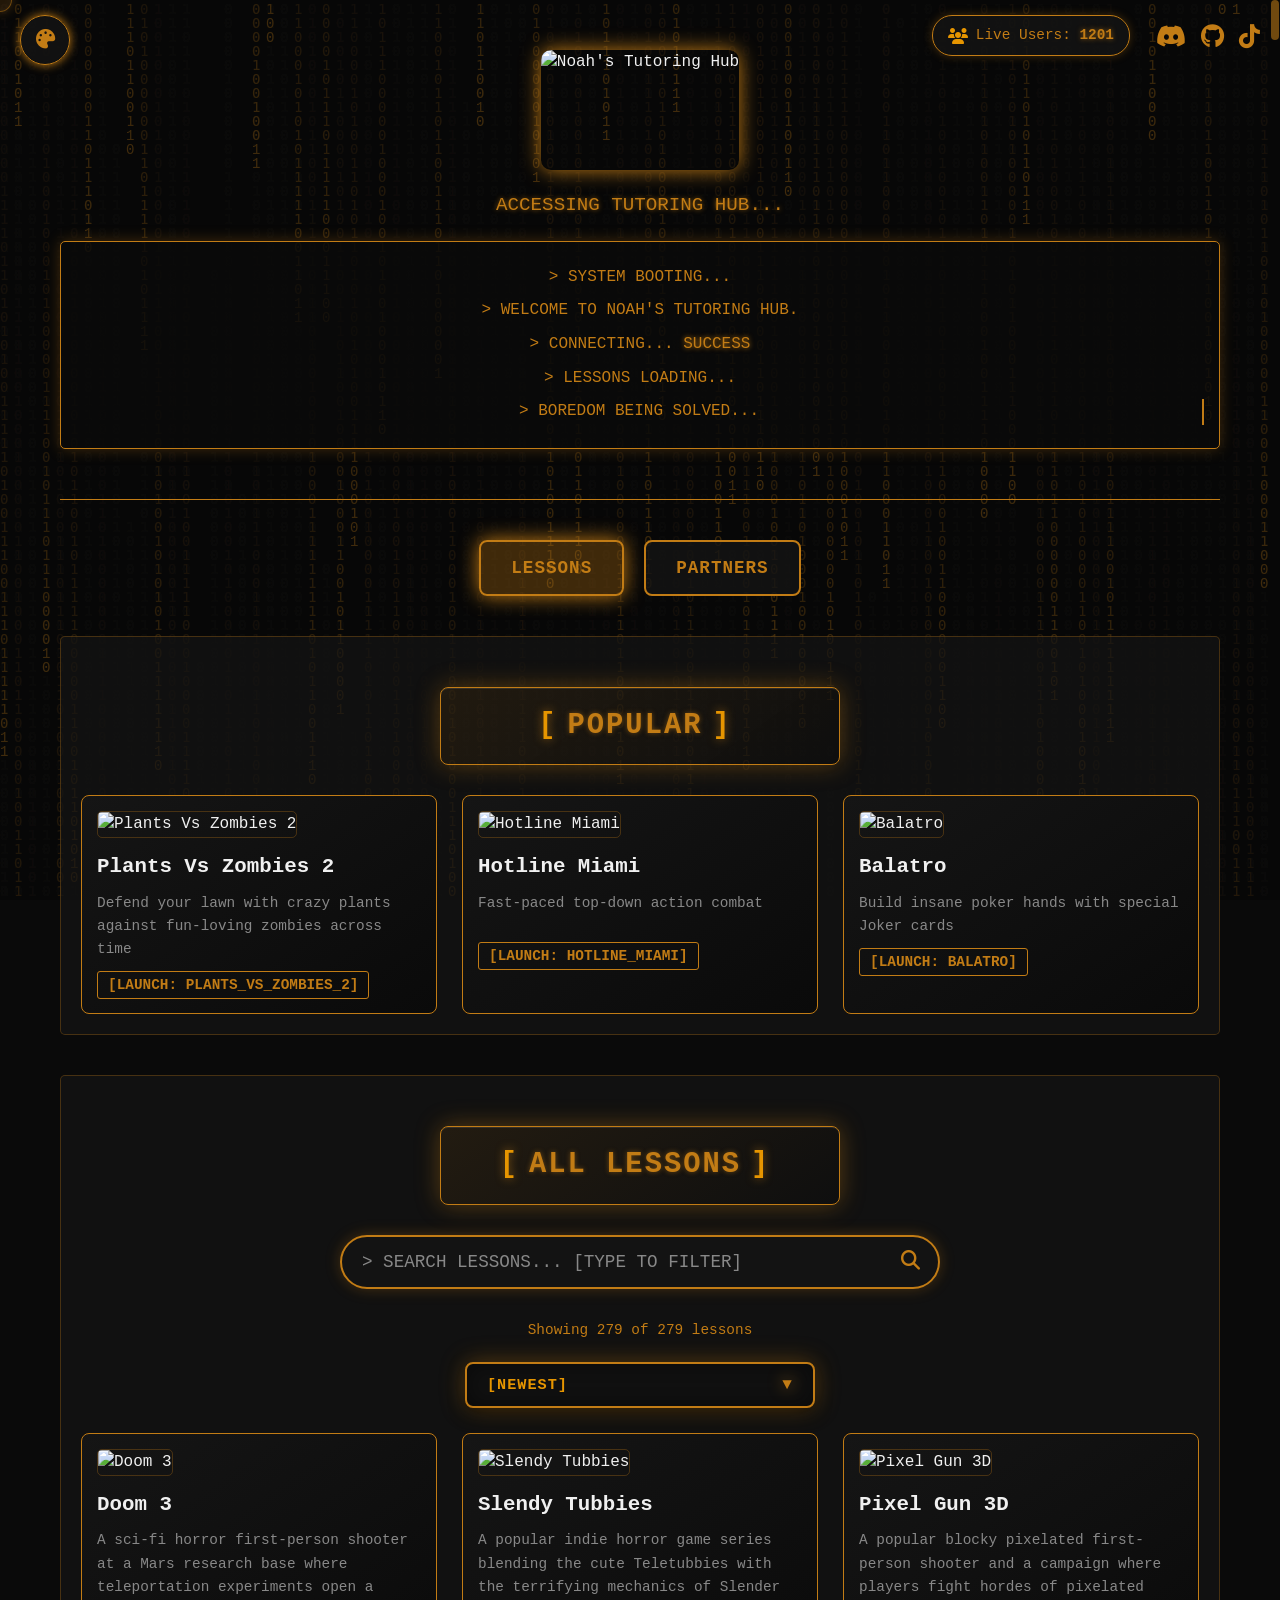
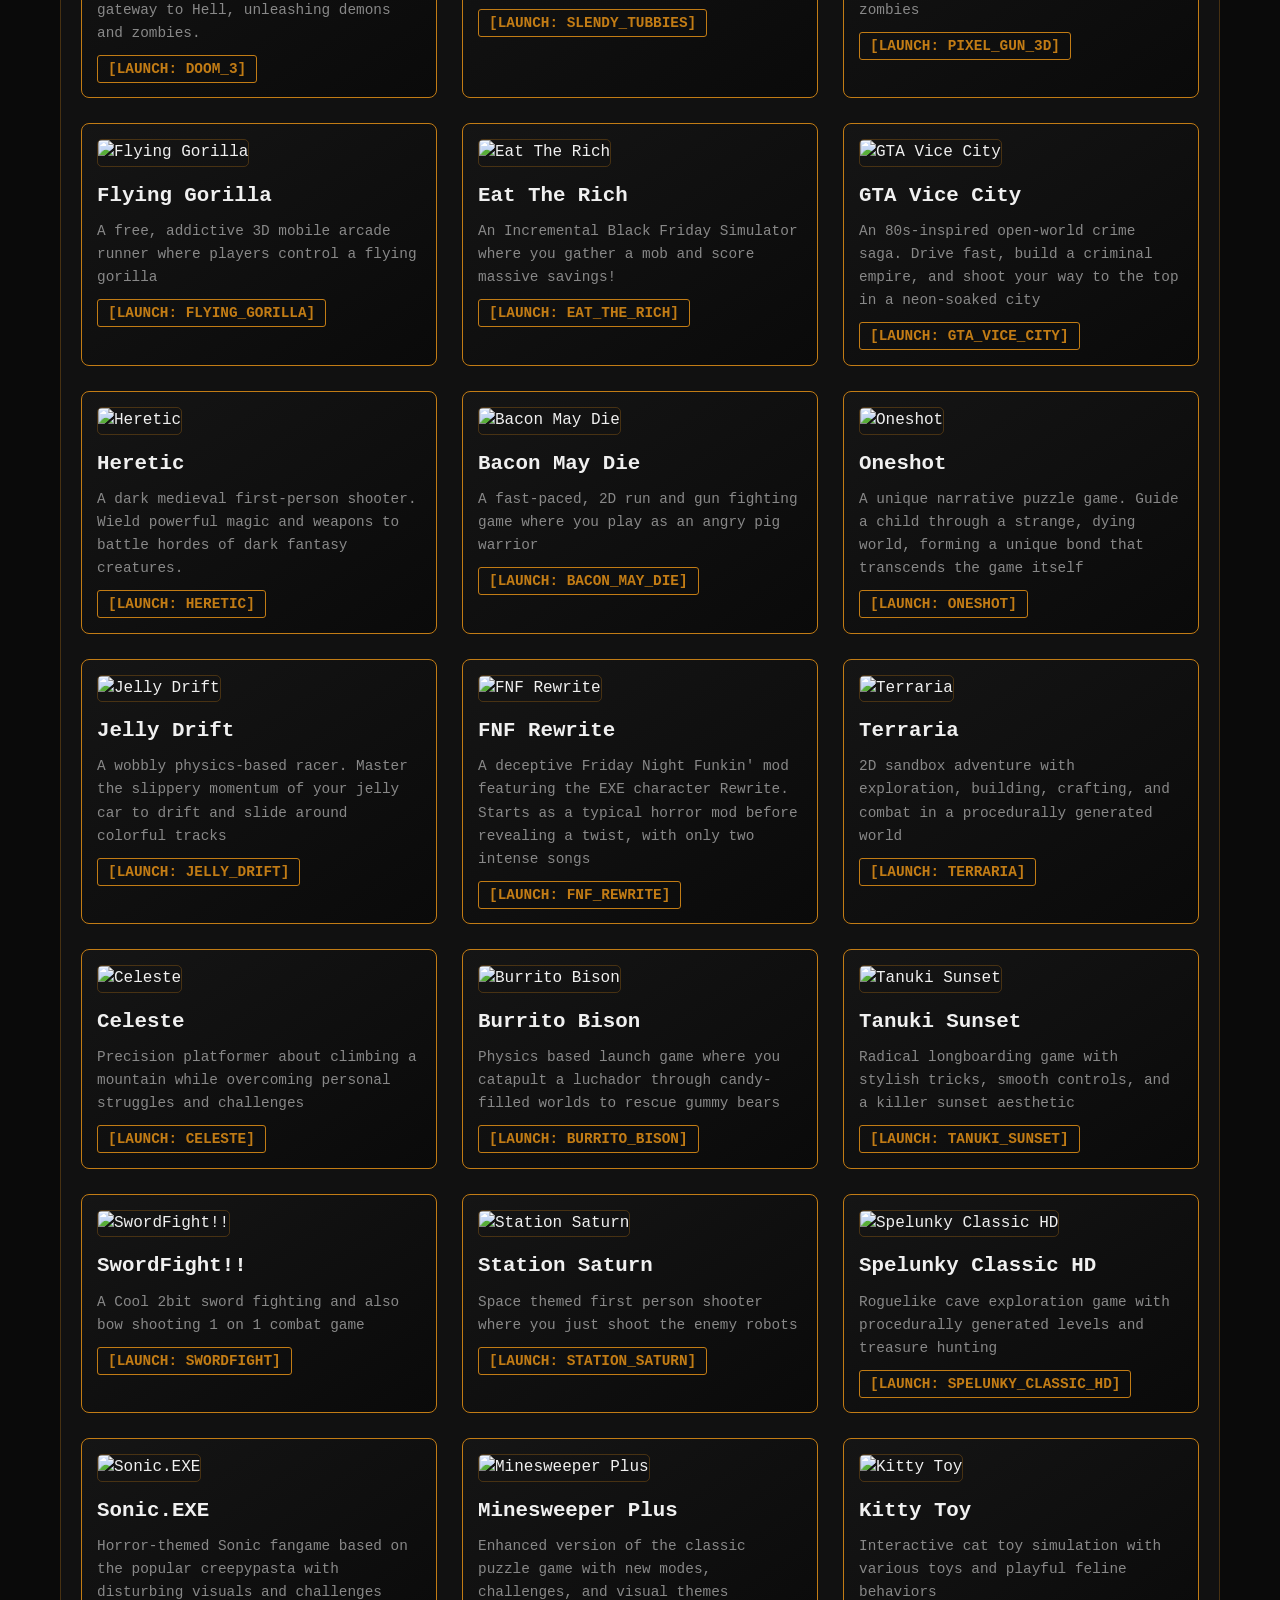
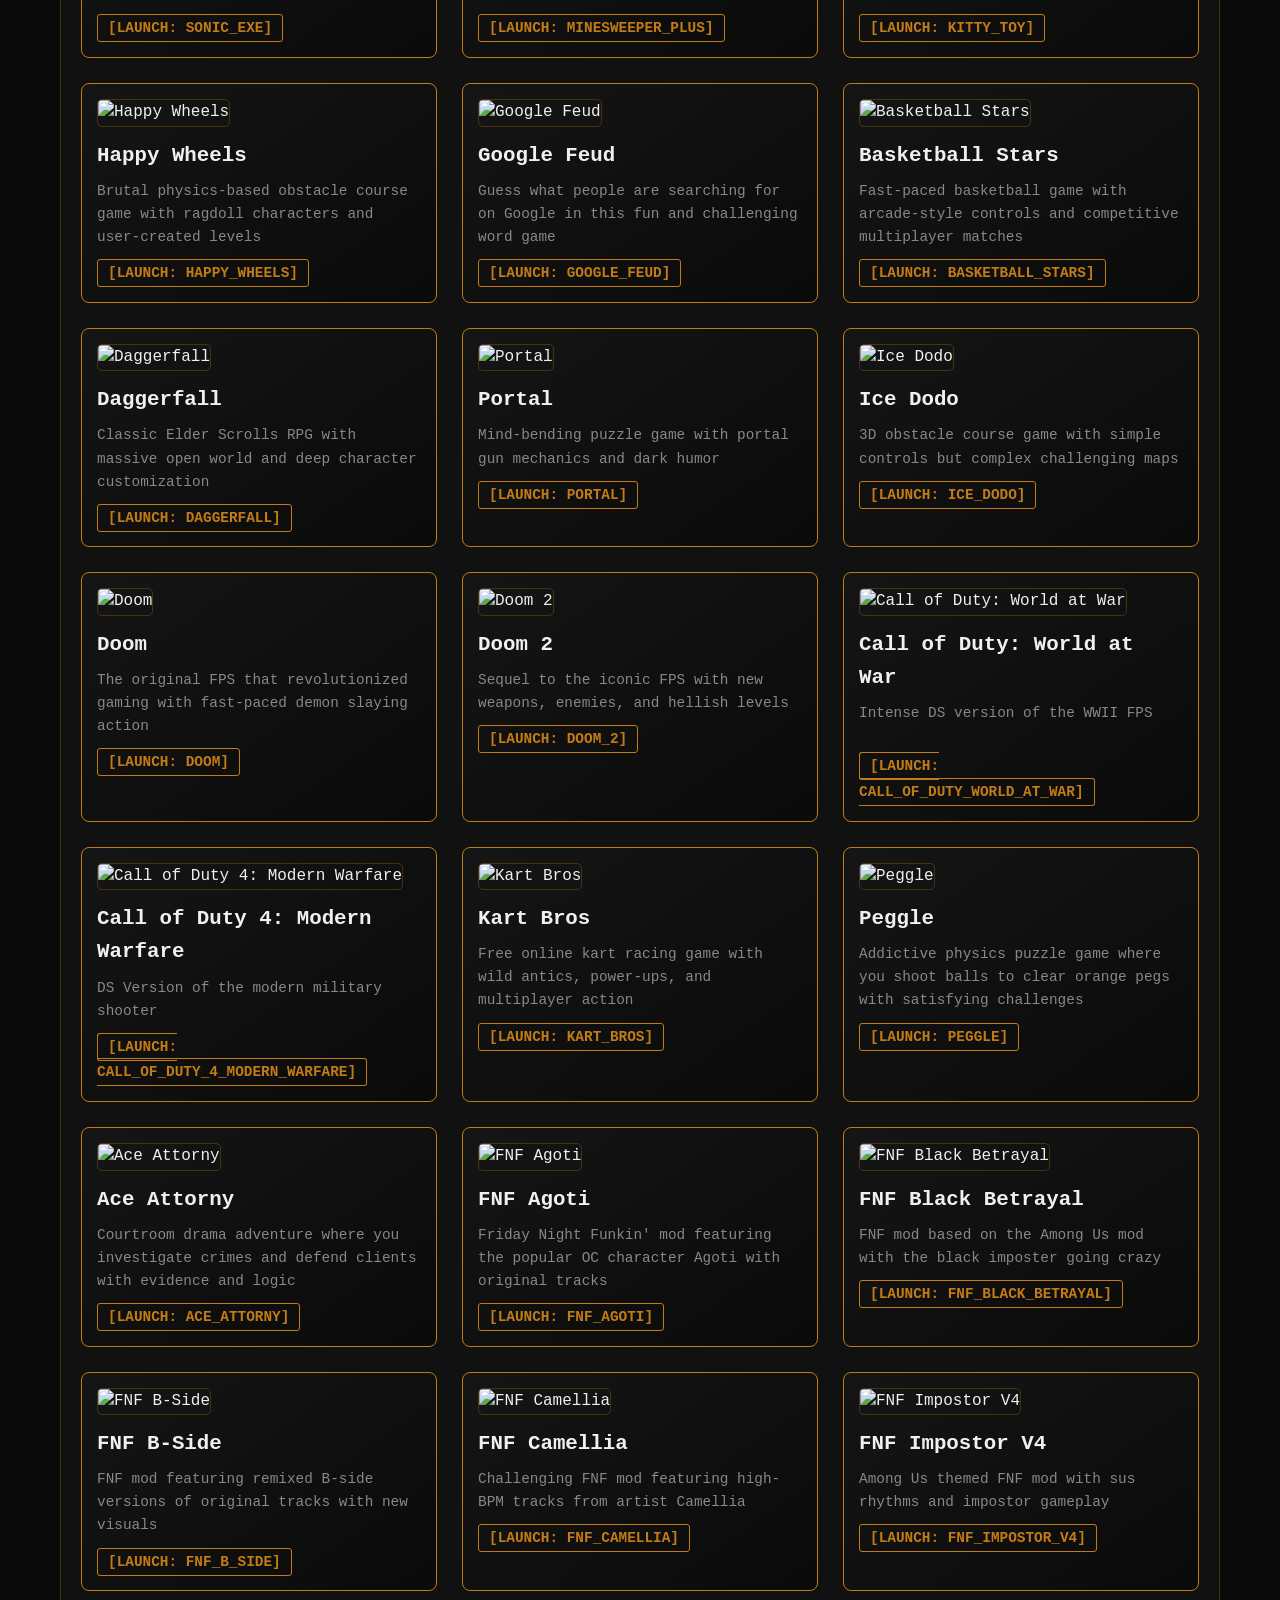
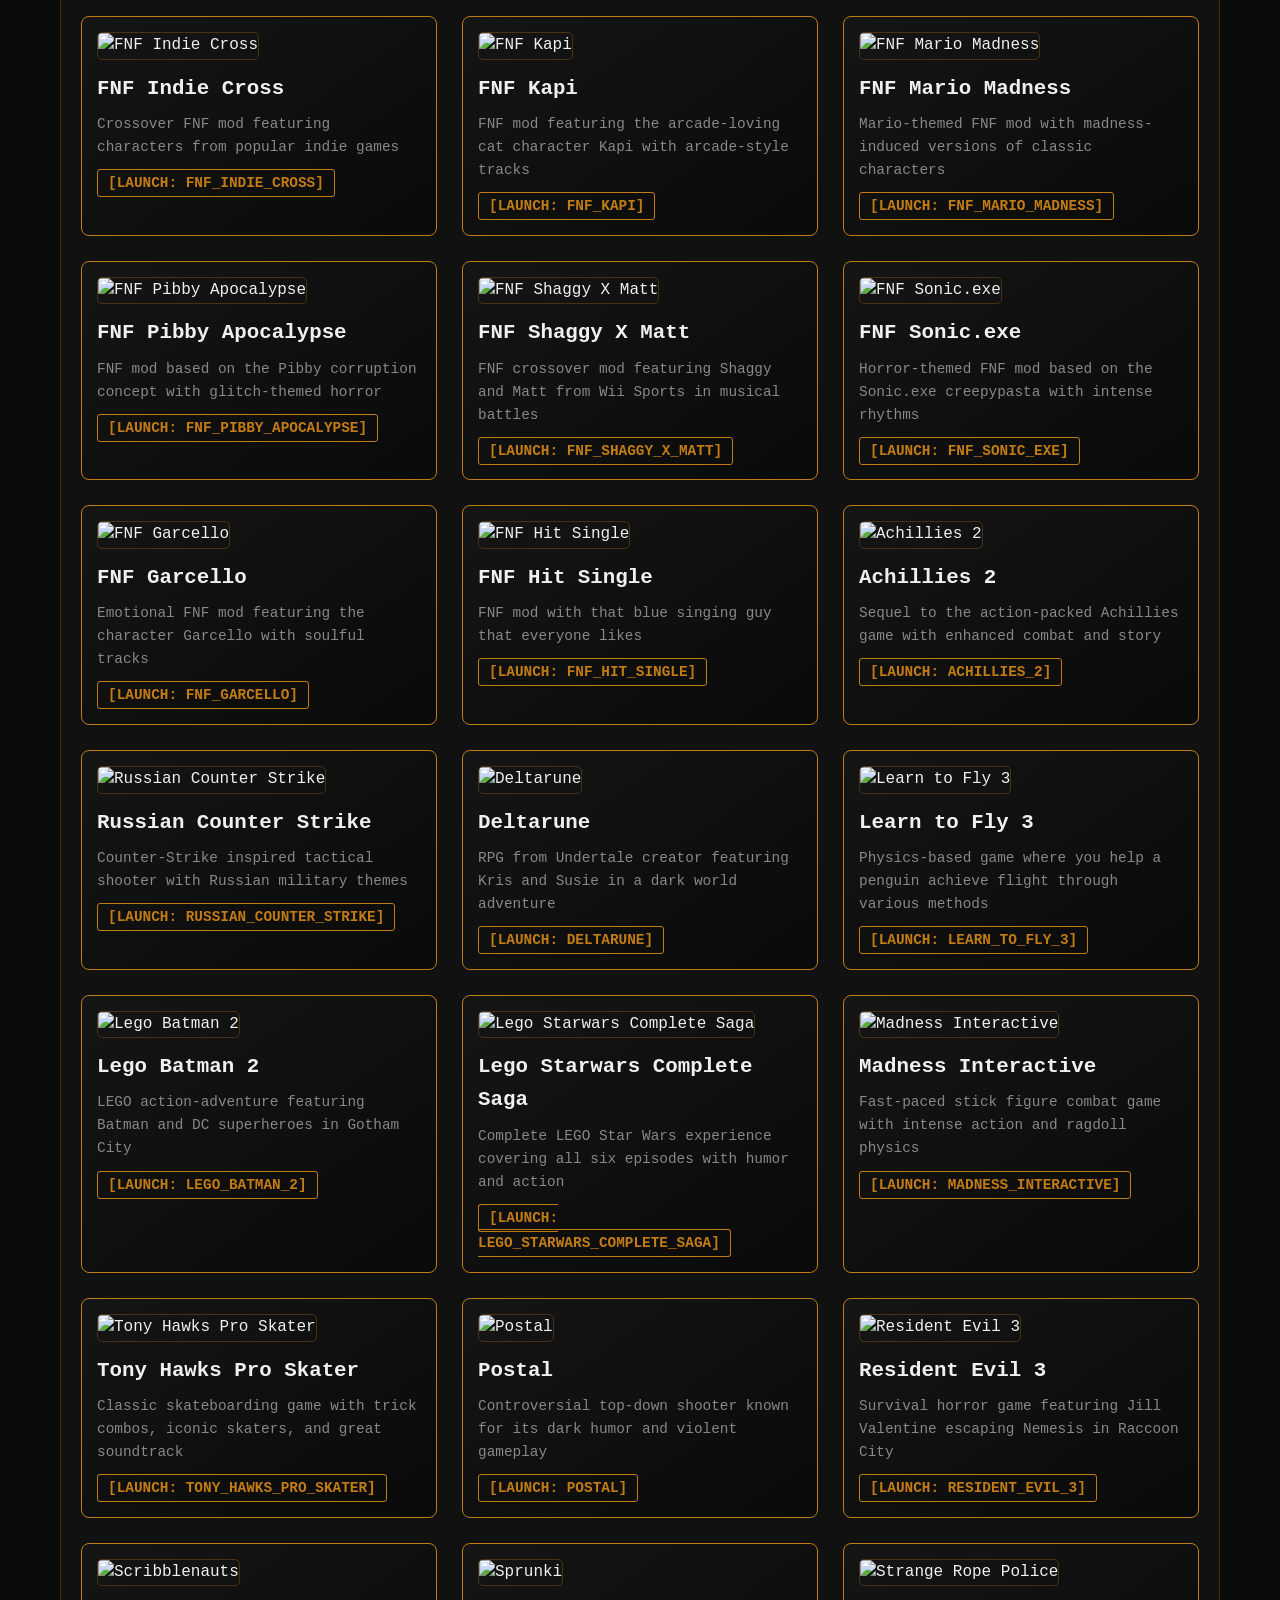
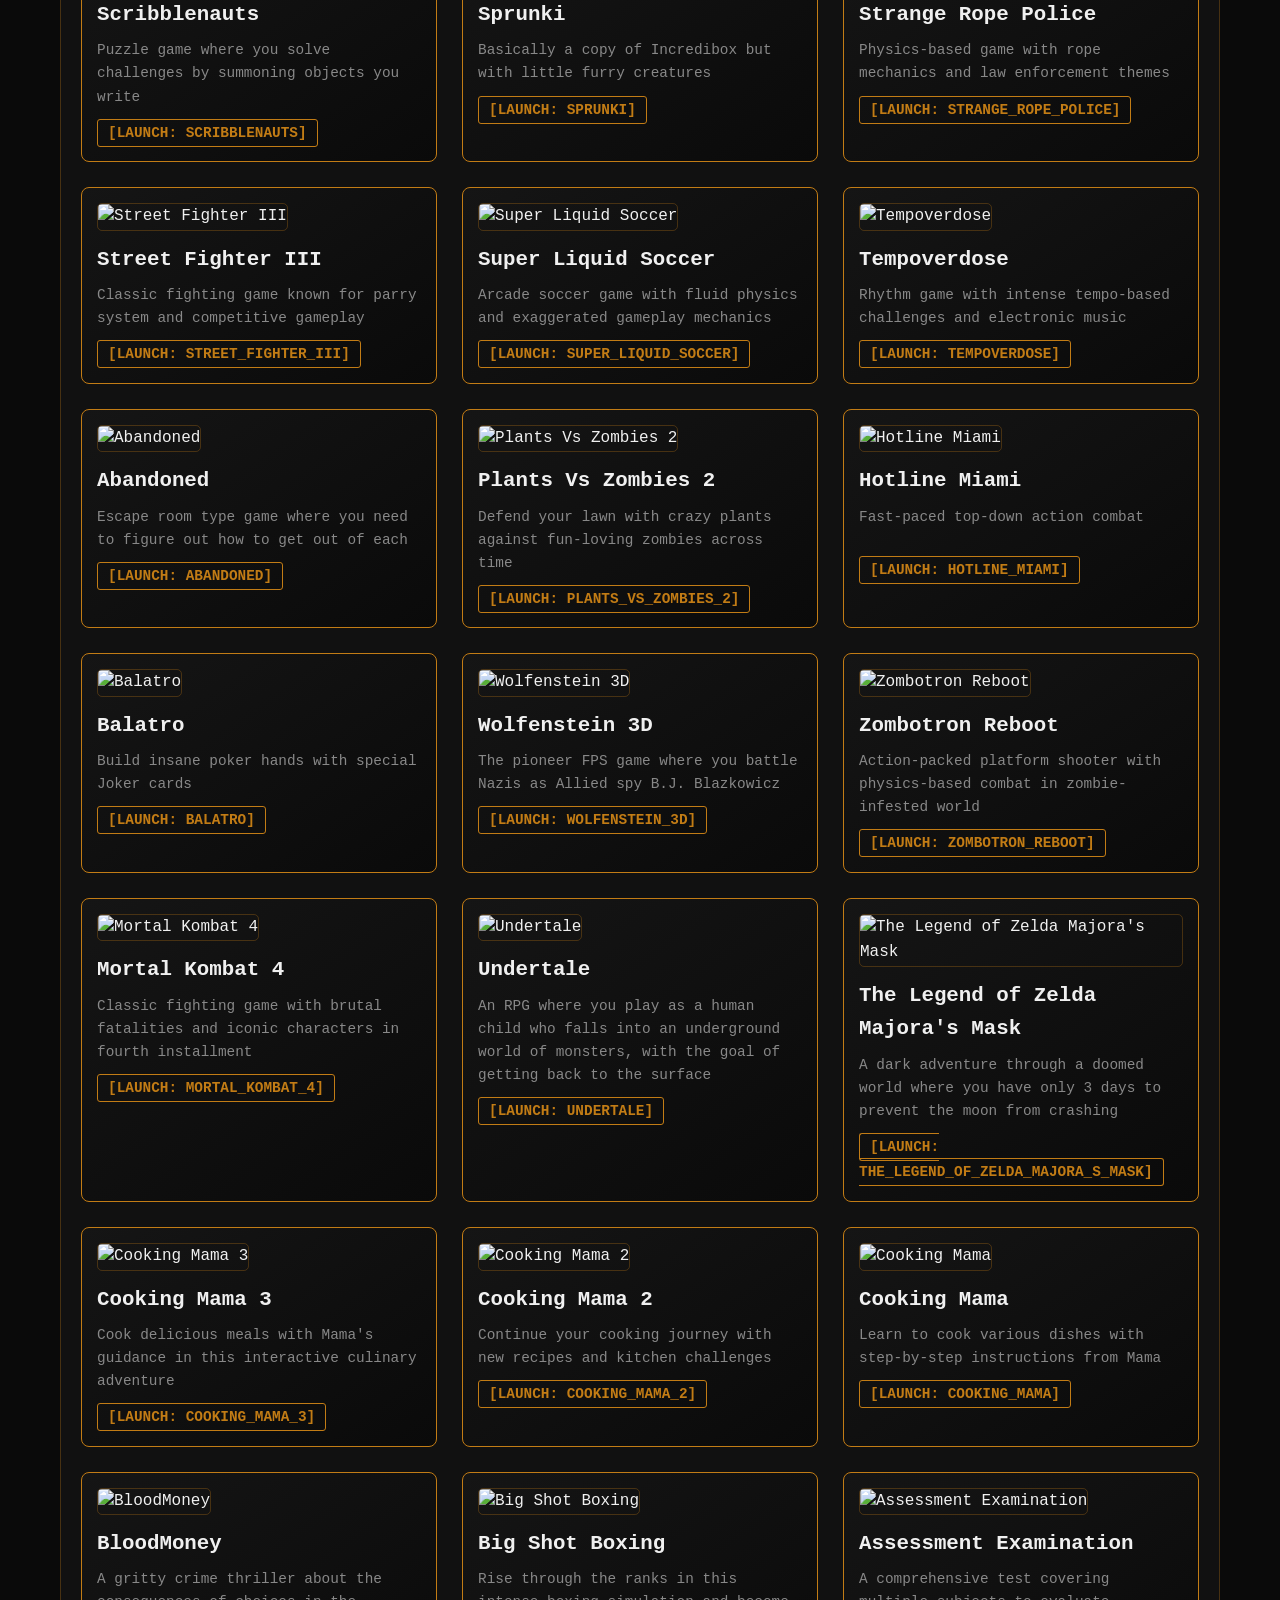
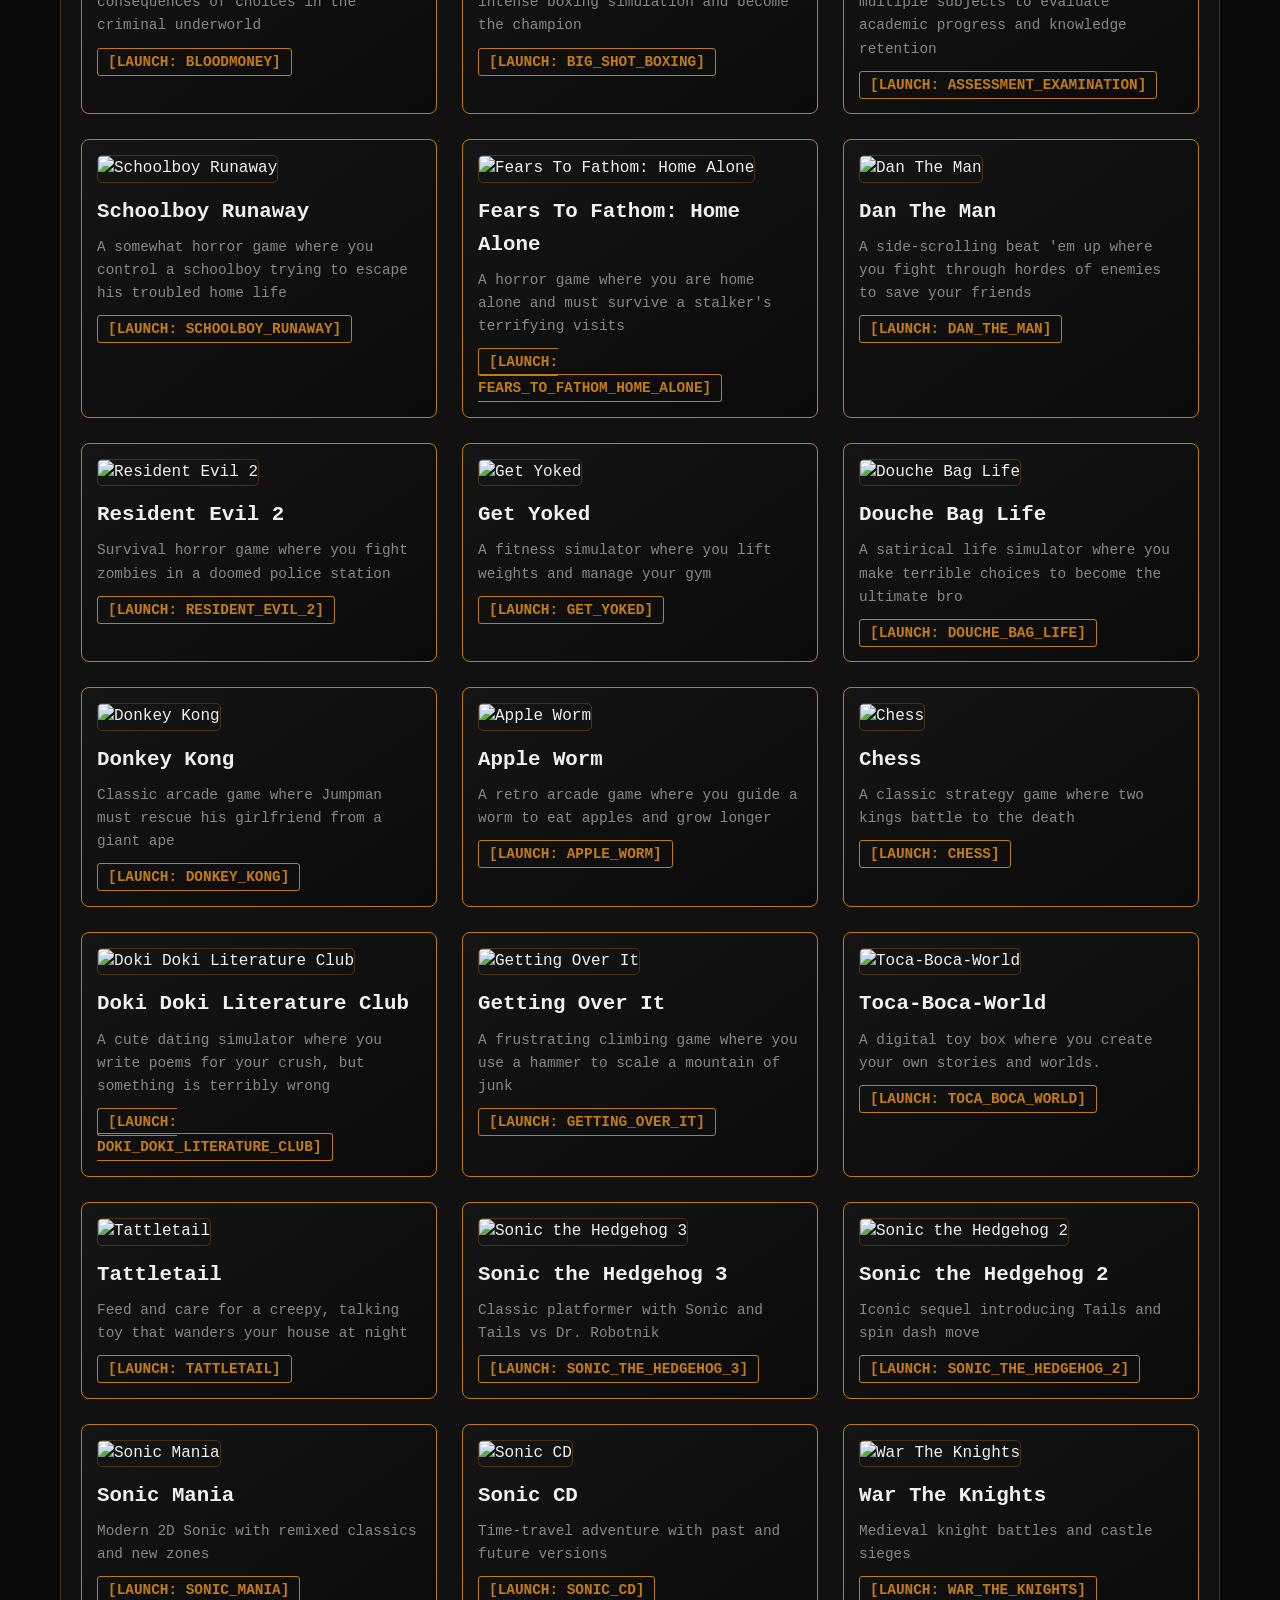
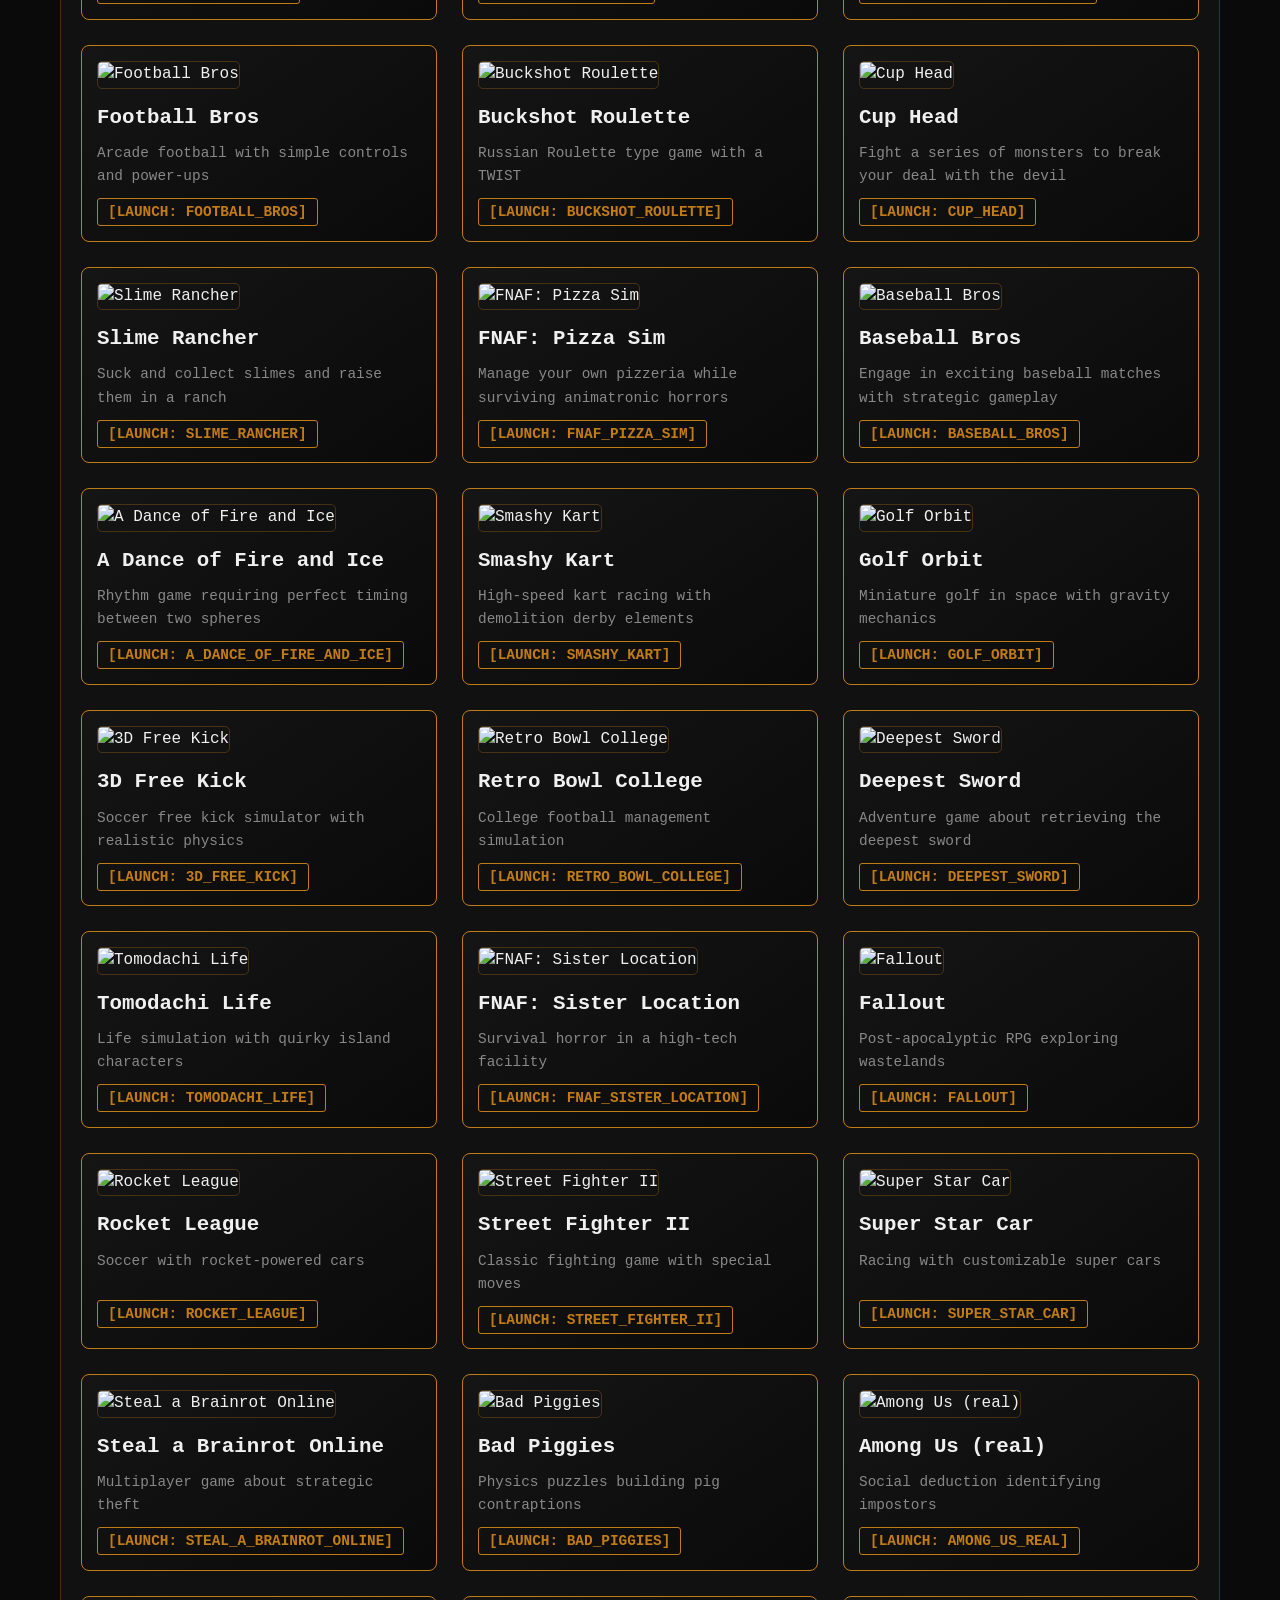
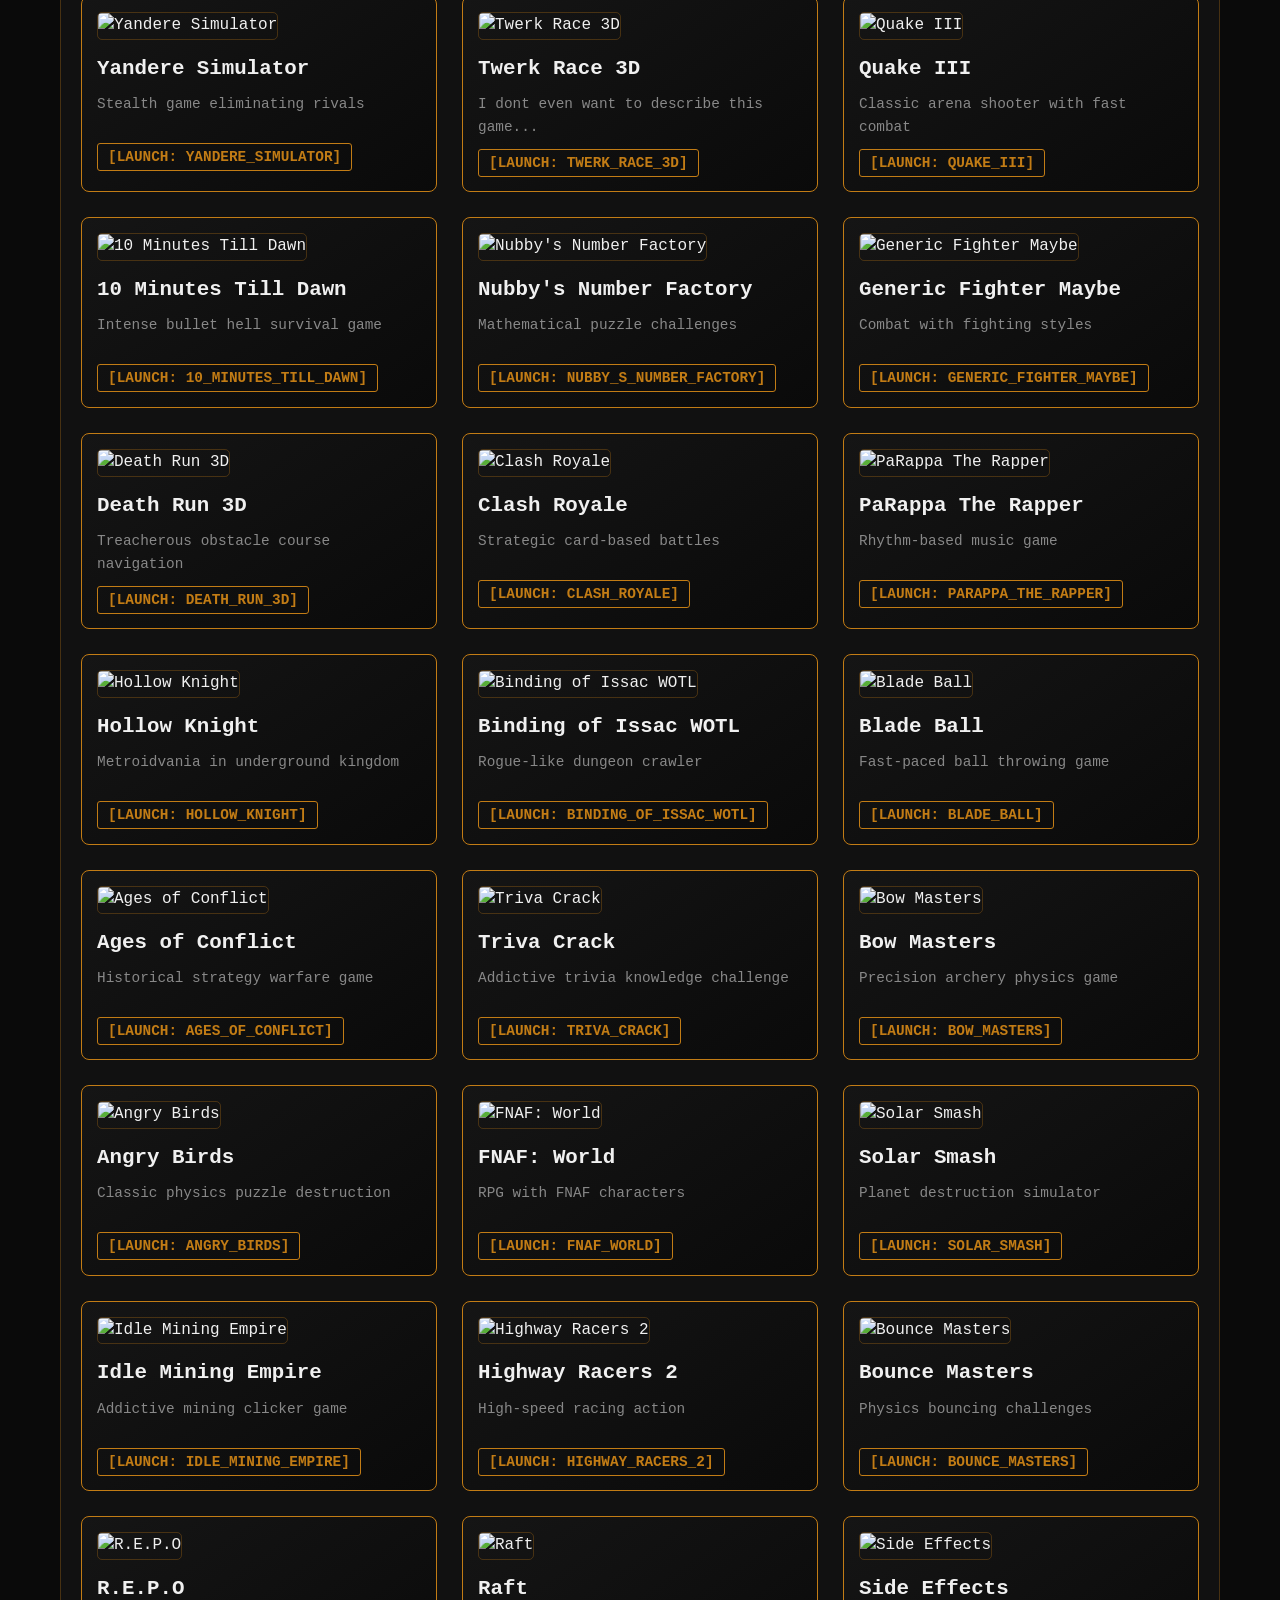
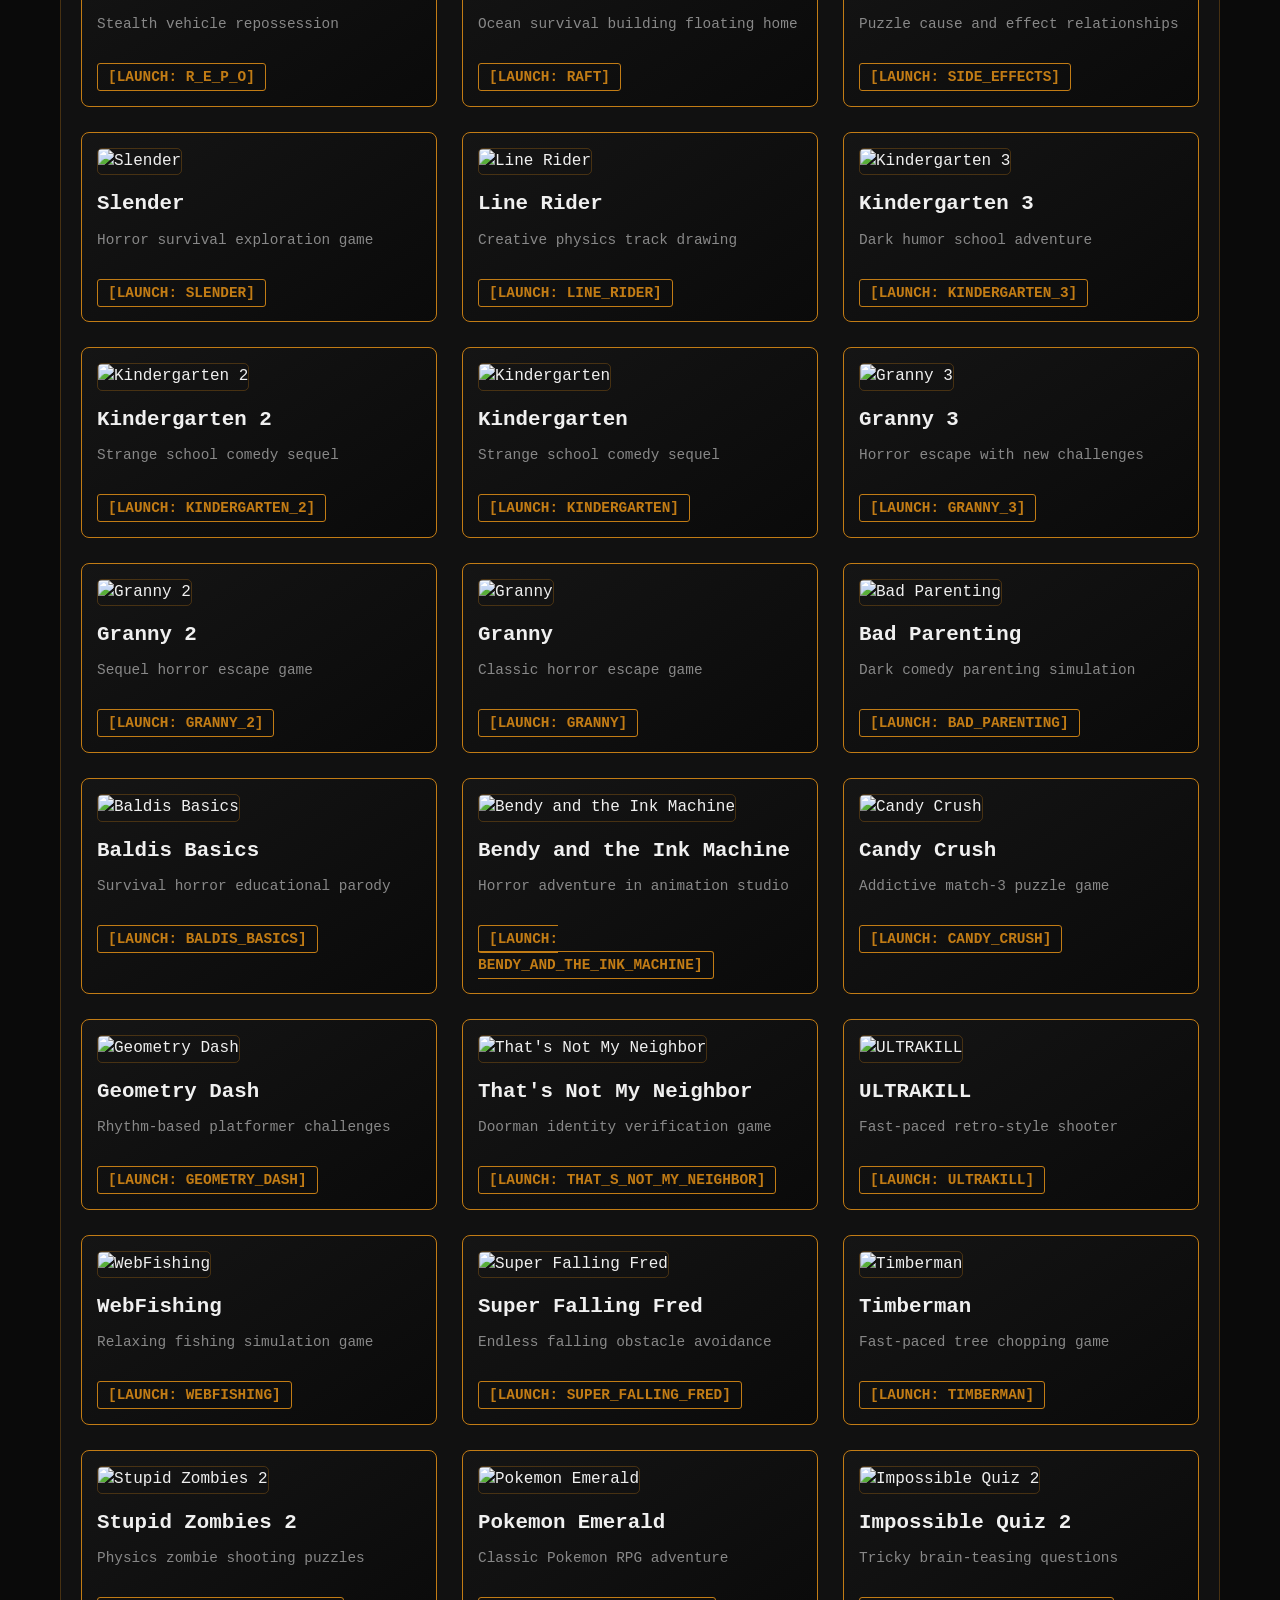
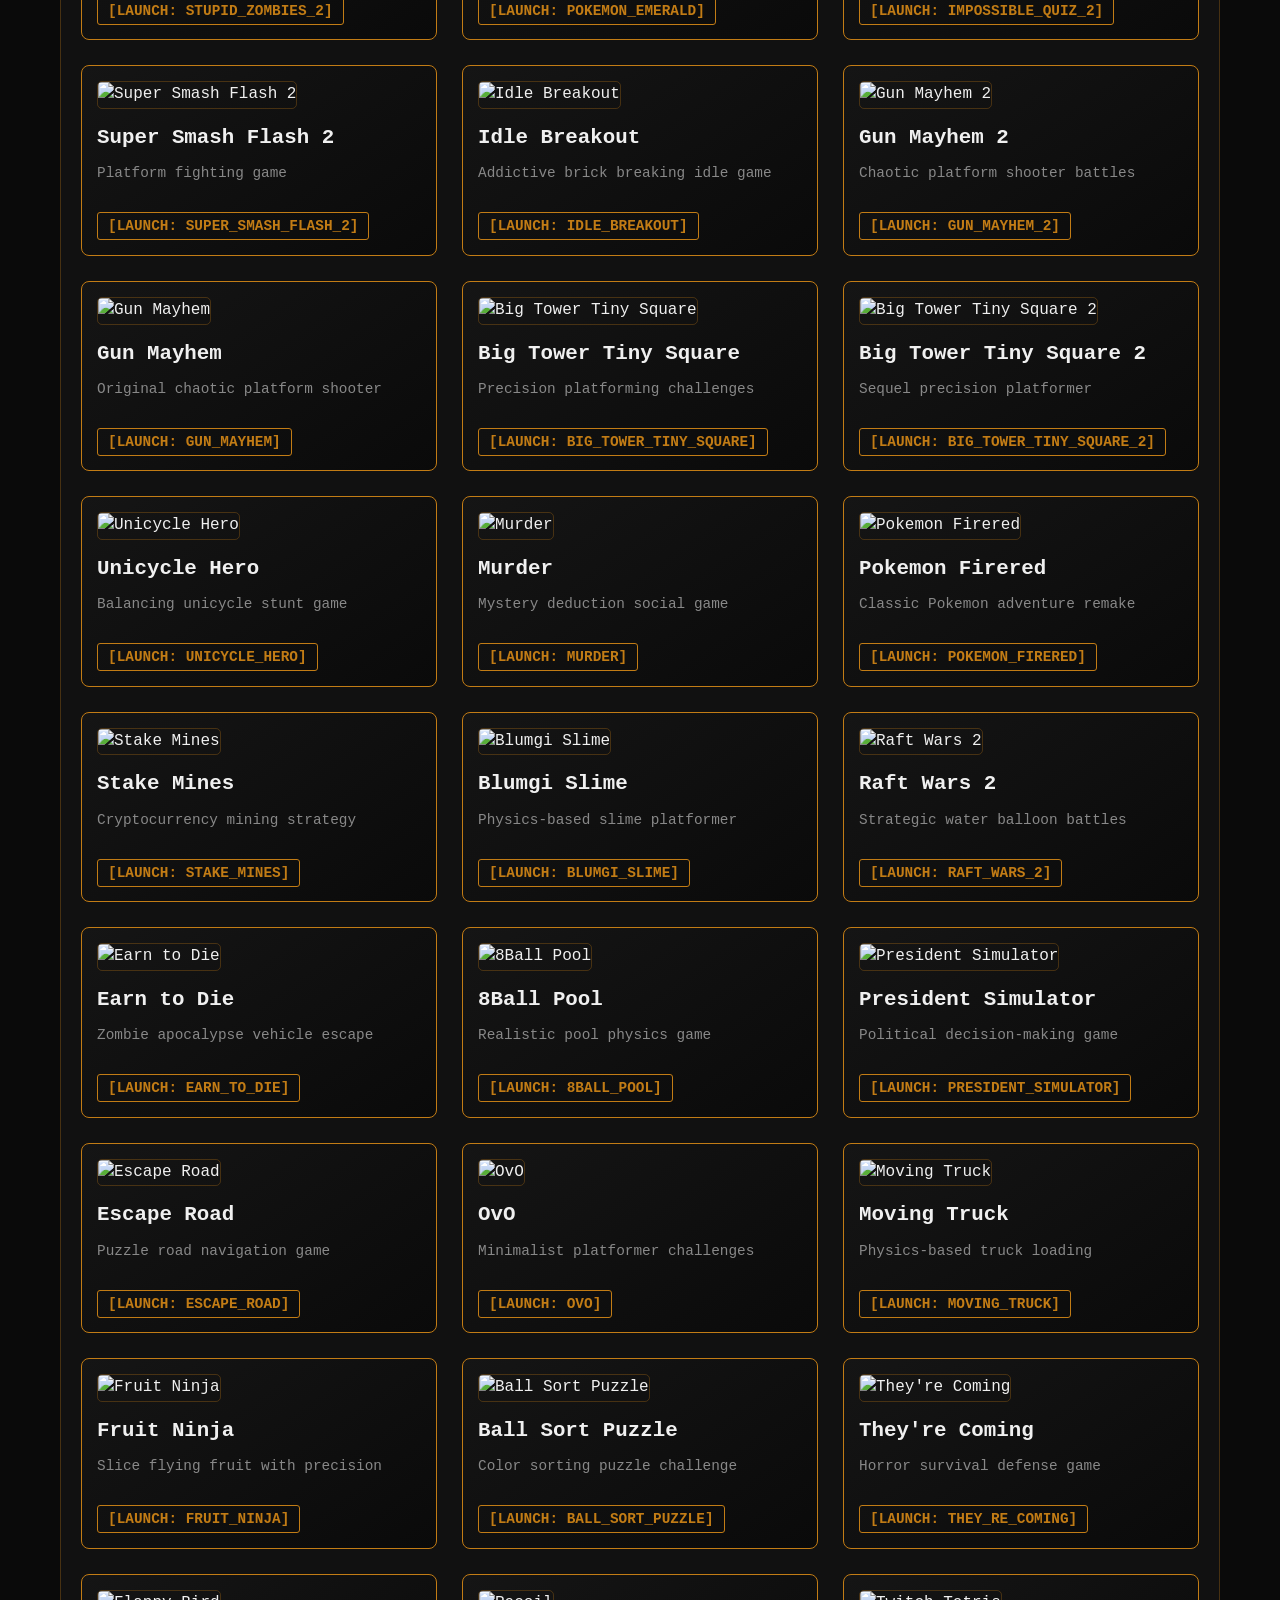
==== blahblahblah.html @ dcd7ceff "Update title and favicon in HTML file" ====
<!DOCTYPE html>
<html lang="en">

<head>
    <script async src="https://www.googletagmanager.com/gtag/js?id=G-4QPXKLD48W"></script>
    <script>
        window.dataLayer = window.dataLayer || [];
        function gtag(){dataLayer.push(arguments);}
        gtag('js', new Date());
        gtag('config', 'G-4QPXKLD48W', {page_title: document.title, page_location: window.location.href});
    </script>
    <meta charset="UTF-8">
    <meta name="viewport" content="width=device-width, initial-scale=1.0">
    <title>Noahs Tutoring | Math</title>
    <link rel="icon" type="image/x-icon" href="https://cdn.jsdelivr.net/gh/NoahsAmazingTutoringHelp/Noahs-Calculus-Tutor/cuh.png">
    <link rel="stylesheet" href="https://cdnjs.cloudflare.com/ajax/libs/font-awesome/6.4.0/css/all.min.css">
    <style>
        *{margin:0;padding:0;box-sizing:border-box;font-family:'Courier New',monospace}
        :root{
            --primary-orange:#c27c15;--primary-orange-rgb:194,124,21;--dark-bg:#0a0a0a;
            --light-text:#f0f0f0;--gray-text:#888;--accent-orange:#e69500;
            --cursor-bg:rgba(194,124,21,0.15);--cursor-border:rgba(194,124,21,0.5);
            --cursor-hover-bg:rgba(194,124,21,0.25);--cursor-hover-border:rgba(230,149,0,0.8)
        }
        body{background-color:var(--dark-bg);color:var(--light-text);overflow-x:hidden;line-height:1.6;cursor:none!important}
        #matrix-bg{position:fixed;top:0;left:0;width:100%;height:100%;z-index:-1;opacity:.3}
        .container{max-width:1200px;margin:0 auto;padding:20px;transition:transform .5s}
        .container.slide-down{transform:translateY(100%)}
        header{text-align:center;padding:30px 0;border-bottom:1px solid var(--primary-orange);margin-bottom:40px}
        .logo-container{display:flex;justify-content:center;align-items:center;margin-bottom:20px}
        .logo{height:120px;border-radius:10px;box-shadow:0 0 20px var(--primary-orange);animation:logoPop 0.8s}
        @keyframes logoPop{0%{transform:scale(0.8);opacity:0}70%{transform:scale(1.05)}100%{transform:scale(1);opacity:1}}
        .tagline{color:var(--primary-orange);font-size:1.2rem;margin-bottom:20px;text-shadow:0 0 5px rgba(var(--primary-orange-rgb),.7)}
        .terminal-prompt{background:rgba(10,10,10,.8);border:1px solid var(--primary-orange);border-radius:5px;padding:15px;margin:20px 0;box-shadow:0 0 15px rgba(var(--primary-orange-rgb),.3)}
        .prompt-line{margin:8px 0;color:var(--primary-orange)}
        .typing{overflow:hidden;white-space:nowrap;border-right:2px solid var(--primary-orange);animation:typing 3.5s steps(40),blink .75s infinite}
        @keyframes typing{from{width:0}to{width:100%}}@keyframes blink{50%{border-color:transparent}}
        section{margin:40px 0;padding:20px;background:rgba(20,20,20,.7);border-radius:5px;border:1px solid rgba(var(--primary-orange-rgb),.3)}
        h2{color:var(--primary-orange);margin:30px auto;font-size:1.8rem;text-transform:uppercase;letter-spacing:2px;text-shadow:0 0 5px rgba(var(--primary-orange-rgb),.5);position:relative;padding:15px 30px;text-align:center;background:linear-gradient(145deg,rgba(var(--primary-orange-rgb),.1),rgba(10,10,10,.3));border:1px solid var(--primary-orange);border-radius:8px;box-shadow:0 0 25px rgba(var(--primary-orange-rgb),.4),inset 0 1px 0 rgba(255,255,255,.1);max-width:400px;transition:all .3s}
        h2:hover{box-shadow:0 0 35px rgba(var(--primary-orange-rgb),.6);transform:translateY(-2px)}
        h2::before,h2::after{content:'[';color:var(--accent-orange);text-shadow:0 0 10px rgba(var(--primary-orange-rgb),.7);margin-right:10px}
        h2::after{content:']';margin-left:10px}
        .lessons-grid{display:grid;grid-template-columns:repeat(auto-fill,minmax(280px,1fr));gap:25px;margin-top:20px}
        .lesson-card{background:linear-gradient(145deg,#151515,#0a0a0a);border:1px solid var(--primary-orange);border-radius:8px;padding:15px;transition:all .3s;position:relative;overflow:hidden;cursor:none!important}
        .lesson-card:hover{transform:translateY(-5px);box-shadow:0 8px 20px rgba(var(--primary-orange-rgb),.4);border-color:var(--accent-orange)}
        .lesson-image{width:100%;height:160px;object-fit:cover;border-radius:5px;margin-bottom:12px;border:1px solid rgba(var(--primary-orange-rgb),.3)}
        .lesson-title{font-size:1.3rem;color:var(--light-text);margin-bottom:8px}
        .lesson-desc{color:var(--gray-text);margin-bottom:12px;font-size:.9rem;min-height:40px}
        .launch-command{color:var(--primary-orange);font-size:.9rem;font-weight:bold;padding:5px 10px;border:1px solid var(--primary-orange);border-radius:3px;transition:all .3s}
        .lesson-card:hover .launch-command{background:rgba(var(--primary-orange-rgb),.1);box-shadow:0 0 10px var(--primary-orange)}
        footer{text-align:center;padding:30px 0;margin-top:40px;border-top:1px solid var(--primary-orange);color:var(--gray-text);font-size:.9rem}
        .glow{text-shadow:0 0 5px currentColor}
        .game-page{position:fixed;top:0;left:0;width:100%;height:100%;background:var(--dark-bg);z-index:1000;display:none;transform:translateY(100%);transition:transform .5s}
        .game-page.active{transform:translateY(0);display:block}.game-page.slide-down{transform:translateY(100%)}
        .game-header{display:flex;justify-content:space-between;align-items:center;padding:15px 20px;background:rgba(20,20,20,.9);border-bottom:1px solid var(--primary-orange)}
        .game-title{color:var(--primary-orange);font-size:1.5rem;text-shadow:0 0 5px rgba(var(--primary-orange-rgb),.5)}
        .game-controls{display:flex;gap:15px}
        .btn{padding:8px 15px;background:rgba(var(--primary-orange-rgb),.2);color:var(--primary-orange);border:1px solid var(--primary-orange);border-radius:3px;cursor:none!important;transition:all .3s;font-weight:bold}
        .btn:hover{background:rgba(var(--primary-orange-rgb),.3);box-shadow:0 0 10px var(--primary-orange)}
        .game-container{height:calc(100vh - 70px);display:flex;flex-direction:column}
        .game-frame{flex:1;width:100%;border:none;background:rgba(30,30,30,.7)}
        .game-frame.fullscreen{position:fixed;top:0;left:0;width:100vw;height:100vh;z-index:9999}
        .game-frame.fullscreen ~ .game-header{display:none}
        .social-icons{position:absolute;top:20px;right:20px;display:flex;gap:15px;z-index:10}
        .search-container{max-width:600px;margin:30px auto;position:relative}
        .search-box{width:100%;padding:15px 50px 15px 20px;background:rgba(20,20,20,.8);border:2px solid var(--primary-orange);border-radius:50px;color:var(--light-text);font-size:1.1rem;outline:none;transition:all .3s;box-shadow:0 0 15px rgba(var(--primary-orange-rgb),.3);cursor:none!important}
        .search-box:focus{box-shadow:0 0 25px rgba(var(--primary-orange-rgb),.6);border-color:var(--accent-orange)}
        .search-box::placeholder{color:var(--gray-text)}.search-icon{position:absolute;right:20px;top:50%;transform:translateY(-50%);color:var(--primary-orange);font-size:1.2rem}
        .no-results{text-align:center;color:var(--gray-text);font-size:1.1rem;margin:40px 0;padding:20px;background:rgba(20,20,20,.5);border-radius:8px;border:1px solid rgba(var(--primary-orange-rgb),.3)}
        .search-stats{text-align:center;color:var(--primary-orange);margin-bottom:20px;font-size:.9rem}
        .social-icons a{color:var(--primary-orange);font-size:1.5rem;transition:all .3s;cursor:none!important}
        .social-icons a:hover{color:var(--accent-orange);transform:translateY(-2px);text-shadow:0 0 10px rgba(var(--primary-orange-rgb),.7)}
        .comments-section{max-width:1200px;margin:40px auto;padding:20px;background:rgba(20,20,20,.7);border-radius:5px;border:1px solid rgba(var(--primary-orange-rgb),.3);position:relative}
        .blur-overlay{position:absolute;top:0;left:0;width:100%;height:100%;background:rgba(0,0,0,.85);backdrop-filter:blur(12px);display:flex;flex-direction:column;justify-content:center;align-items:center;z-index:10;transition:all .5s;border-radius:5px}
        .blur-overlay.hidden{opacity:0;pointer-events:none}
        .warning-content{text-align:center;max-width:500px;padding:40px 30px;background:#1a1a1a;border-radius:12px;border:2px solid var(--primary-orange);box-shadow:0 8px 32px rgba(0,0,0,.6)}
        .warning-title{color:var(--primary-orange);margin-bottom:15px;font-size:28px;font-weight:600}
        .warning-text{margin-bottom:30px;line-height:1.5;color:var(--light-text);font-size:16px}
        .acknowledge-btn{background:var(--primary-orange);color:#000;border:none;padding:14px 35px;font-size:18px;border-radius:50px;cursor:none!important;transition:all .3s;font-weight:600}
        .acknowledge-btn:hover{background:var(--accent-orange);transform:translateY(-2px);box-shadow:0 6px 15px rgba(var(--primary-orange-rgb),.5)}
        .padlet-embed{border:1px solid rgba(0,0,0,.1);border-radius:8px;box-sizing:border-box;overflow:hidden;position:relative;width:100%;height:500px;background:0 0}
        .padlet-embed iframe{width:100%;height:100%;display:block}
        .padlet-footer{display:flex;align-items:center;justify-content:end;margin:10px 0 0;height:28px}
        .nav-tabs{display:flex;justify-content:center;margin:20px 0 30px;gap:20px}
        .nav-tab{padding:12px 30px;background:rgba(20,20,20,.8);color:var(--primary-orange);border:2px solid var(--primary-orange);border-radius:8px;cursor:none!important;font-size:1.1rem;font-weight:bold;transition:all .3s;text-transform:uppercase;letter-spacing:1px}
        .nav-tab:hover{background:rgba(var(--primary-orange-rgb),.2);box-shadow:0 0 15px var(--primary-orange);transform:translateY(-2px)}
        .nav-tab.active{background:rgba(var(--primary-orange-rgb),.3);box-shadow:0 0 20px var(--primary-orange)}
        .partners-section{display:none}.partners-grid{display:grid;grid-template-columns:repeat(auto-fill,minmax(300px,1fr));gap:25px;margin-top:20px}
        .partner-card{background:linear-gradient(145deg,#151515,#0a0a0a);border:1px solid var(--primary-orange);border-radius:8px;padding:20px;transition:all .3s;position:relative;overflow:hidden;cursor:none!important}
        .partner-card:hover{transform:translateY(-5px);box-shadow:0 8px 20px var(--primary-orange);border-color:var(--accent-orange)}
        .partner-image{width:100%;height:120px;object-fit:contain;border-radius:5px;margin-bottom:15px;border:1px solid rgba(var(--primary-orange-rgb),.3);background:rgba(30,30,30,.5);padding:10px}
        .partner-title{font-size:1.4rem;color:var(--light-text);margin-bottom:10px;text-align:center}
        .partner-desc{color:var(--gray-text);margin-bottom:15px;font-size:.9rem;line-height:1.5;min-height:60px}
        .partner-buttons{display:flex;justify-content:space-between;align-items:center;gap:10px}
        .discord-btn{padding:8px 12px;background:rgba(88,101,242,.2);color:#5865F2;border:1px solid #5865F2;border-radius:3px;cursor:none!important;transition:all .3s;font-size:.9rem}
        .discord-btn:hover{background:rgba(88,101,242,.3);box-shadow:0 0 10px rgba(88,101,242,.5)}
        .visit-btn{flex:1;padding:10px 15px;background:rgba(var(--primary-orange-rgb),.2);color:var(--primary-orange);border:1px solid var(--primary-orange);border-radius:3px;cursor:none!important;transition:all .3s;font-weight:bold;text-align:center}
        .visit-btn:hover{background:rgba(var(--primary-orange-rgb),.3);box-shadow:0 0 10px var(--primary-orange)}
        .theme-toggle-container{position:absolute;top:15px;left:20px;z-index:10}
        .theme-toggle-btn{background:rgba(20,20,20,.8);color:var(--primary-orange);border:1px solid var(--primary-orange);border-radius:50%;width:50px;height:50px;cursor:none!important;transition:all .3s;font-size:1.2rem;display:flex;align-items:center;justify-content:center;box-shadow:0 0 10px var(--primary-orange)}
        .theme-toggle-btn:hover{background:rgba(var(--primary-orange-rgb),.2);box-shadow:0 0 15px var(--primary-orange);transform:scale(1.1)}
        
        .theme-rainbow{
            --primary-orange:#ff0080;--primary-orange-rgb:255,0,128;--dark-bg:#0a0a0a;--light-text:#f0f0f0;
            --gray-text:#aaa;--accent-orange:#ff00ff;--cursor-bg:rgba(255,0,128,0.15);
            --cursor-border:rgba(255,0,128,0.5);--cursor-hover-bg:rgba(255,0,128,0.25);
            --cursor-hover-border:rgba(255,0,255,0.8)
        }
        .theme-rainbow .logo{filter:hue-rotate(300deg) saturate(2) brightness(1.2);box-shadow:0 0 20px #ff0080!important}
        
        .theme-cyber-green{
            --primary-orange:#00ff00;--primary-orange-rgb:0,255,0;--dark-bg:#000;--light-text:#00ff00;
            --gray-text:#008800;--accent-orange:#00cc00;--cursor-bg:rgba(0,255,0,0.15);
            --cursor-border:rgba(0,255,0,0.5);--cursor-hover-bg:rgba(0,255,0,0.25);
            --cursor-hover-border:rgba(0,204,0,0.8)
        }
        .theme-cyber-green .logo{filter:hue-rotate(100deg) saturate(3) brightness(1.1);box-shadow:0 0 20px #ff6600!important}
        
        .theme-ice-blue{
            --primary-orange:#00ccff;--primary-orange-rgb:0,204,255;--dark-bg:#001122;--light-text:#e0f7ff;
            --gray-text:#88aacc;--accent-orange:#0088cc;--cursor-bg:rgba(0,204,255,0.15);
            --cursor-border:rgba(0,204,255,0.5);--cursor-hover-bg:rgba(0,204,255,0.25);
            --cursor-hover-border:rgba(0,136,204,0.8)
        }
        .theme-ice-blue .logo{filter:hue-rotate(190deg) saturate(2) brightness(1.1);box-shadow:0 0 20px #ff3300!important}
        
        .theme-solarized{
            --primary-orange:#2aa198;--primary-orange-rgb:42,161,152;--dark-bg:#002b36;--light-text:#839496;
            --gray-text:#586e75;--accent-orange:#268bd2;--cursor-bg:rgba(42,161,152,0.15);
            --cursor-border:rgba(42,161,152,0.5);--cursor-hover-bg:rgba(42,161,152,0.25);
            --cursor-hover-border:rgba(38,139,210,0.8)
        }
        .theme-solarized .logo{filter:hue-rotate(170deg) saturate(1.8) brightness(1.1);box-shadow:0 0 20px #ff6a00!important}
        
        .theme-purple-haze{
            --primary-orange:#9b59b6;--primary-orange-rgb:155,89,182;--dark-bg:#1a1a2e;--light-text:#e2e2e2;
            --gray-text:#8884d8;--accent-orange:#6c3483;--cursor-bg:rgba(155,89,182,0.15);
            --cursor-border:rgba(155,89,182,0.5);--cursor-hover-bg:rgba(155,89,182,0.25);
            --cursor-hover-border:rgba(108,52,131,0.8)
        }
        .theme-purple-haze .logo{filter:hue-rotate(280deg) saturate(1.8) brightness(1.1);box-shadow:0 0 20px #b6596a!important}
        
        @media (max-width:768px){
            .lessons-grid,.partners-grid{grid-template-columns:1fr}
            .logo{height:80px}.game-controls{flex-direction:column;gap:10px}
            .social-icons{top:10px;right:10px}.nav-tabs{flex-direction:column;gap:10px}
            .nav-tab{padding:10px 20px}.padlet-embed{height:400px}
        }
        
        #custom-cursor{
            position:fixed;width:24px;height:24px;pointer-events:none;z-index:999999;
            border-radius:50%;transform:translate(-50%,-50%);transition:transform .12s,width .15s,height .15s;
            background:var(--cursor-bg);border:1px solid var(--cursor-border);
            box-shadow:0 0 12px rgba(var(--primary-orange-rgb),.3),inset 0 0 12px rgba(255,255,255,.03)
        }
        #custom-cursor.click{transform:translate(-50%,-50%) scale(0.85);border-color:var(--cursor-hover-border)}
        .lesson-card:hover ~ #custom-cursor,#custom-cursor.hover{
            width:28px;height:28px;background:var(--cursor-hover-bg);border-color:var(--cursor-hover-border)
        }

        #custom-cursor {
    transition: opacity 0.3s ease, transform 0.12s, width 0.15s, height 0.15s;
}

#custom-cursor.hidden {
    opacity: 0;
    pointer-events: none;
}
        @media (hover:none) and (pointer:coarse){
            #custom-cursor{display:none!important}
            body,body *{cursor:auto!important}
        }
        
        a,button,input,textarea,select,[onclick],[role="button"],.btn,.nav-tab,.lesson-card,.partner-card,.discord-btn,.visit-btn,.acknowledge-btn,.theme-toggle-btn{
            cursor:none!important
        }
.sorter-wrapper {
    position: relative;
    max-width: 350px;
    margin: 15px auto 25px auto;
}

.sort-select {
    width: 100%;
    background: linear-gradient(145deg, rgba(25, 25, 25, 0.9), rgba(15, 15, 15, 0.9));
    border: 2px solid var(--primary-orange);
    border-radius: 8px;
    color: var(--accent-orange);
    font-size: 0.95rem;
    font-family: 'Courier New', monospace;
    font-weight: bold;
    outline: none;
    cursor: none !important;
    appearance: none;
    -webkit-appearance: none;
    -moz-appearance: none;
    padding: 12px 50px 12px 20px;
    background-image: none;
    box-shadow: 0 0 25px rgba(var(--primary-orange-rgb), 0.4),
                inset 0 0 20px rgba(0, 0, 0, 0.5),
                0 5px 15px rgba(0, 0, 0, 0.6);
    transition: all 0.2s ease;
    text-transform: uppercase;
    letter-spacing: 1px;
}


.custom-arrow {
    position: absolute;
    right: 20px;
    top: 50%;
    transform: translateY(-50%) rotate(0deg);
    color: var(--primary-orange);
    font-size: 16px;
    pointer-events: none;
    transition: transform 0.25s cubic-bezier(0.2, 0.8, 0.2, 1.2);
    text-shadow: 0 0 15px rgba(var(--primary-orange-rgb), 0.8);
    width: 16px;
    height: 16px;
    line-height: 16px;
    text-align: center;
    display: flex;
    align-items: center;
    justify-content: center;
}

html, body, * {
    scrollbar-width: none !important;
    -ms-overflow-style: none !important;
}

html::-webkit-scrollbar,
body::-webkit-scrollbar,
*::-webkit-scrollbar {
    display: none !important;
}

#custom-scrollbar {
    position: fixed;
    top: 0;
    right: 0;
    width: 10px;
    height: 100vh;
    z-index: 99999;
    pointer-events: none;
    opacity: 0;
    transition: opacity 0.4s ease;
}

#custom-scrollbar.visible,
#custom-scrollbar:hover {
    pointer-events: auto;
}

#custom-scrollbar-track {
    position: absolute;
    top: 0;
    right: 0;
    width: 100%;
    height: 100%;
    pointer-events: auto;
}

#custom-scrollbar-thumb {
    position: absolute;
    right: 1px;
    width: 8px;
    min-height: 40px;
    background: rgba(var(--primary-orange-rgb), 0.7);
    border-radius: 4px;
    cursor: grab;
    pointer-events: auto;
    transition: 
        background 0.3s,
        width 0.2s,
        right 0.2s,
        opacity 0.4s;
}

#custom-scrollbar-thumb:hover {
    background: var(--accent-orange);
    width: 10px;
    right: 0;
}

#custom-scrollbar-thumb:active,
#custom-scrollbar-thumb.dragging {
    background: var(--accent-orange);
    cursor: grabbing;
    width: 10px;
    right: 0;
}
.sorter-wrapper:hover .custom-arrow:not(.open) {
    animation: quickPulse 1s infinite ease-in-out;
    color: var(--accent-orange);
}

@keyframes quickPulse {
    0%, 100% { 
        transform: translateY(-50%) scale(1);
        text-shadow: 0 0 15px rgba(var(--primary-orange-rgb), 0.8);
    }
    50% { 
        transform: translateY(-50%) scale(1.1);
        text-shadow: 0 0 25px rgba(var(--accent-orange-rgb), 1);
    }
}

.sort-select:hover {
    background: linear-gradient(145deg, rgba(35, 35, 35, 0.9), rgba(20, 20, 20, 0.9));
    border-color: var(--accent-orange);
    box-shadow: 0 0 40px rgba(var(--primary-orange-rgb), 0.6),
                inset 0 0 25px rgba(0, 0, 0, 0.7),
                0 8px 25px rgba(0, 0, 0, 0.8);
    transform: translateY(-2px);
}

.custom-arrow.open {
    transform: translateY(-50%) rotate(180deg);
    color: var(--accent-orange);
    text-shadow: 0 0 20px rgba(var(--accent-orange-rgb), 1);
}

@keyframes openFlip {
    0% { transform: translateY(-50%) rotate(0deg); }
    100% { transform: translateY(-50%) rotate(180deg); }
}

@keyframes closeFlip {
    0% { transform: translateY(-50%) rotate(180deg); }
    100% { transform: translateY(-50%) rotate(0deg); }
}

.sort-select option {
    background: #111;
    color: var(--light-text);
    padding: 12px;
    font-size: 0.95rem;
    font-weight: bold;
    text-transform: uppercase;
    border-bottom: 1px solid rgba(var(--primary-orange-rgb), 0.2);
}

.sort-select option:checked {
    background: rgba(var(--primary-orange-rgb), 0.2);
    color: var(--accent-orange);
}

.sorter-wrapper::before {
    content: '';
    position: absolute;
    top: -2px;
    left: -2px;
    right: -2px;
    bottom: -2px;
    background: linear-gradient(45deg, 
        var(--primary-orange), 
        var(--accent-orange),
        var(--primary-orange));
    border-radius: 10px;
    z-index: -1;
    opacity: 0;
    transition: opacity 0.2s ease;
    animation: pulse 2s infinite;
}

.sorter-wrapper:hover::before {
    opacity: 0.3;
}

@keyframes pulse {
    0%, 100% { opacity: 0.3; }
    50% { opacity: 0.6; }
}

.sorter-container, .sorter-box, .sorter-icon, .sorter-info {
    display: none;
}

@media (max-width: 768px) {
    .sorter-wrapper {
        max-width: 280px;
        margin: 10px auto 20px auto;
    }
    
    .sort-select {
        font-size: 0.85rem;
        padding: 10px 45px 10px 15px;
    }
    
    .custom-arrow {
        right: 15px;
        font-size: 14px;
        width: 14px;
        height: 14px;
        line-height: 14px;
    }
}

    .user-counter {
    position: absolute;
    top: 15px;
    right: 150px;
    z-index: 10;
    display: flex;
    align-items: center;
    gap: 8px;
    background: rgba(20, 20, 20, 0.8);
    padding: 8px 15px;
    border-radius: 20px;
    border: 1px solid var(--primary-orange);
    color: var(--primary-orange);
    font-family: 'Courier New', monospace;
    font-size: 0.9rem;
    box-shadow: 0 0 10px rgba(var(--primary-orange-rgb), 0.3);
    transition: all 0.3s;
}

.user-counter:hover {
    box-shadow: 0 0 15px rgba(var(--primary-orange-rgb), 0.6);
    border-color: var(--accent-orange);
    transform: translateY(-2px);
}

.user-counter i {
    font-size: 1rem;
    color: var(--accent-orange);
}

.user-count {
    font-weight: bold;
    text-shadow: 0 0 5px rgba(var(--primary-orange-rgb), 0.7);
    animation: pulse 2s infinite;
}

@keyframes pulse {
    0% { opacity: 0.8; }
    50% { opacity: 1; }
    100% { opacity: 0.8; }
}

@media (max-width: 768px){
    .user-counter {
        position: relative;
        top: 0;
        right: 0;
        margin: 15px auto;
        width: fit-content;
    }
    
    .social-icons {
        position: relative;
        top: 0;
        right: 0;
        justify-content: center;
        margin-top: 15px;
        margin-bottom: 15px;
    }
    
    header {
        display: flex;
        flex-direction: column;
        align-items: center;
    }
}
    </style>
</head>

<body>
    <div id="custom-scrollbar">
    <div id="custom-scrollbar-track">
        <div id="custom-scrollbar-thumb"></div>
    </div>
</div>
    <div id="custom-cursor"></div>
    <canvas id="matrix-bg"></canvas>
    <div class="container" id="main-container">
        <header>
            <div class="user-counter" id="userCounter">
                <i class="fas fa-users"></i>
                <span>Live Users: <span class="user-count" id="liveUserCount">--</span></span>
            </div>

            <div class="social-icons">
                <a href="https://discord.gg/pCGQ8vrKza" target="_blank"><i class="fab fa-discord"></i></a>
                <a href="https://github.com/NoahsAmazingTutoringHelp" target="_blank"><i class="fab fa-github"></i></a>
                <a href="https://www.tiktok.com/@noahstutoringhub" target="_blank"><i class="fab fa-tiktok"></i></a>
            </div>
            <div class="logo-container">
                <img src="https://cdn.jsdelivr.net/gh/NoahsAmazingTutoringHelp/Noahs-Calculus-Tutor/images/logo.png" alt="Noah's Tutoring Hub" class="logo">
            </div>
            <div class="theme-toggle-container">
                <button id="themeToggle" class="theme-toggle-btn" title="Cycle Themes"><i class="fas fa-palette"></i></button>
            </div>
            <p class="tagline">ACCESSING TUTORING HUB...</p>
            <div class="terminal-prompt">
                <p class="prompt-line">> SYSTEM BOOTING...</p>
                <p class="prompt-line">> WELCOME TO NOAH'S TUTORING HUB.</p>
                <p class="prompt-line">> CONNECTING... <span class="glow" style="color: var(--primary-orange);">SUCCESS</span></p>
                <p class="prompt-line">> LESSONS LOADING...</p>
                <p class="prompt-line typing">> BOREDOM BEING SOLVED...</p>
            </div>
        </header>
        <div class="nav-tabs">
            <div class="nav-tab active" id="lessonsTab" onclick="switchTab('lessons')">LESSONS</div>
            <div class="nav-tab" id="partnersTab" onclick="switchTab('partners')">PARTNERS</div>
        </div>
        <section id="lessons-section">
            <h2>POPULAR</h2>
            <div class="lessons-grid" id="popularLessonsGrid">
            </div>
        </section>
        <section id="all-lessons">
            <h2>ALL LESSONS</h2>
            <div class="search-container">
                <input type="text" id="searchInput" class="search-box" placeholder="> SEARCH LESSONS... [TYPE TO FILTER]">
                <div class="search-icon"><i class="fas fa-search"></i></div>
            </div>
            <div id="searchStats" class="search-stats"></div>
            <div class="sorter-wrapper">
                <select id="sortSelect" class="sort-select">
                    <option value="default">[NEWEST]</option>
                    <option value="alphabetical">[A - Z]</option>
                    <option value="reverse">[Z - A]</option>
                    <option value="random">[RANDOMIZED]</option>
                </select>
                <div class="custom-arrow">▼</div>
            </div>
            <div class="lessons-grid" id="allLessonsGrid">
            </div>
        </section>
        <section id="partners-section" class="partners-section">
            <h2>PARTNERS</h2>
            <div class="partners-grid">
                <div class="partner-card">
                    <img src="https://cdn.jsdelivr.net/gh/NoahsAmazingTutoringHelp/reimagined-octo-winner@main/pictures/1.jpg" alt="Partner Logo" class="partner-image">
                    <h3 class="partner-title">Bloxcraft UBG</h3>
                    <p class="partner-desc">Ultimate UBG site with hundreds of lessons right on your fingertips!</p>
                    <div class="partner-buttons">
                        <button class="discord-btn" onclick="window.open('https://discord.gg/sqPFYEsz8F', '_blank')"><i class="fab fa-discord"></i></button>
                        <button class="visit-btn" onclick="window.open('https://bloxcraft-ubg.pages.dev/', '_blank')">VISIT SITE</button>
                    </div>
                </div>
                <div class="partner-card">
                    <img src="https://cdn.jsdelivr.net/gh/NoahsAmazingTutoringHelp/reimagined-octo-winner@main/pictures/2.jpg" alt="Partner Logo" class="partner-image">
                    <h3 class="partner-title">Glacier Arcade</h3>
                    <p class="partner-desc">Premium unblocked games with 400+ titles including Buckshot Roulette, Ultrakill, All FNAF games, and Minecraft. Smooth design, instant play.</p>
                    <div class="partner-buttons">
                        <button class="discord-btn" onclick="window.open('https://discord.gg/zfBZvZUHmR', '_blank')">
                            <i class="fab fa-discord"></i>
                        </button>
                        <button class="visit-btn" onclick="window.open('https://glacierarcade.xyz/', '_blank')">VISIT SITE</button>
                    </div>
                </div>
                <div class="partner-card">
                    <img src="https://cdn.jsdelivr.net/gh/NoahsAmazingTutoringHelp/reimagined-octo-winner@main/pictures/3.jpg" alt="Partner Logo" class="partner-image">
                    <h3 class="partner-title">Rosin</h3>
                    <p class="partner-desc">Rosin, your one-stop for 567+ unblocked games with clean UI, accounts, and BYOD. All this and much more. Made with ❤️ for gamers everywhere.</p>
                    <div class="partner-buttons">
                        <button class="discord-btn" onclick="window.open('https://discord.gg/xzwUY9R8Tp', '_blank')">
                            <i class="fab fa-discord"></i>
                        </button>
                        <button class="visit-btn" onclick="window.open('https://afcyqmpzsb.itafricagroup.com/', '_blank')">VISIT SITE</button>
                    </div>
                </div>
                <div class="partner-card">
                    <img src="https://cdn.jsdelivr.net/gh/NoahsAmazingTutoringHelp/reimagined-octo-winner@main/pictures/4.png" alt="Partner Logo" class="partner-image">
                    <h3 class="partner-title">GN-Math</h3>
                    <p class="partner-desc">Most popular UBG sites use my games!! (doge unblocker, frogies arcade, truffled, petezah and more)</p>
                    <div class="partner-buttons">
                        <button class="discord-btn" onclick="window.open('https://discord.gg/gn-math', '_blank')">
                            <i class="fab fa-discord"></i>
                        </button>
                        <button class="visit-btn" onclick="window.open('https://gn-math.dev/', '_blank')">VISIT SITE</button>
                    </div>
                </div>
                <div class="partner-card">
                    <img src="https://cdn.jsdelivr.net/gh/NoahsAmazingTutoringHelp/reimagined-octo-winner@main/pictures/6.jpg" alt="Partner Logo" class="partner-image">
                    <h3 class="partner-title">Truffled</h3>
                    <p class="partner-desc">Join us so we can grow and hopefully be one of the biggest unblocked game sites ❤️</p>
                    <div class="partner-buttons">
                        <button class="discord-btn" onclick="window.open('https://discord.gg/truffled', '_blank')">
                            <i class="fab fa-discord"></i>
                        </button>
                        <button class="visit-btn" onclick="window.open('https://truffled.lol/', '_blank')">VISIT SITE</button>
                    </div>
                </div>
            </div>
        </section>
        <section class="comments-section">
            <div class="blur-overlay" id="warningOverlay">
                <div class="warning-content">
                    <h2 class="warning-title">⚠️ WARNING</h2>
                    <p class="warning-text">This comments section may contain unmoderated content.
                        <br>Proceed at your own discretion.</p>
                    <button class="acknowledge-btn" onclick="hideWarning()">I UNDERSTAND</button>
                </div>
            </div>
            <h2>COMMENTS</h2>
            <div class="padlet-embed">
                <iframe src="https://padlet.com/embed/fmfyddhl0zgt5kj9" frameborder="0" allow="camera;microphone;geolocation"></iframe>
            </div>
        </section>
        <footer>
            <p>© 2026 Noah's Tutoring Hub. All rights reserved.</p>
            <p>Educational purposes only.</p>
        </footer>
    </div>
    <div class="game-page" id="gamePage">
        <div class="game-header">
            <div class="game-title" id="gameTitle">Game Title</div>
            <div class="game-controls">
                <button class="btn" onclick="toggleFullscreen()"><i class="fas fa-expand"></i> Fullscreen</button>
                <button class="btn" onclick="downloadCurrentGame()"><i class="fas fa-download"></i> Download</button>
                <button class="btn" onclick="closeLesson()"><i class="fas fa-times"></i> Exit</button>
            </div>
        </div>
        <div class="game-container">
            <iframe id="gameFrame" class="game-frame" frameborder="0" src=""></iframe>
        </div>
    </div>

    <script>
        const games = [
            { title: "Doom 3", desc: "A sci-fi horror first-person shooter at a Mars research base where teleportation experiments open a gateway to Hell, unleashing demons and zombies.", url: "https://doom3kaidensarcade.netlify.app/", image: "https://cdn.jsdelivr.net/gh/NoahsAmazingTutoringHelp/Noahs-Calculus-Tutor/images/282.jpg" },
            { title: "Slendy Tubbies", desc: "A popular indie horror game series blending the cute Teletubbies with the terrifying mechanics of Slender", url: "https://rawcdn.githack.com/thirstygithub/mrmooremath/edf912ae4d86452b59348babd57f3b8c86dcbe86/public/assets/storage/webgl/st/index.html", image: "https://cdn.jsdelivr.net/gh/NoahsAmazingTutoringHelp/Noahs-Calculus-Tutor/images/281.jpg" },
            { title: "Pixel Gun 3D", desc: "A popular blocky pixelated first-person shooter and a campaign where players fight hordes of pixelated zombies", url: "https://rawcdn.githack.com/thirstygithub/mrmooremath/edf912ae4d86452b59348babd57f3b8c86dcbe86/public/assets/storage/webgl/pg3d/index.html", image: "https://cdn.jsdelivr.net/gh/NoahsAmazingTutoringHelp/Noahs-Calculus-Tutor/images/280.jpg" },
            { title: "Flying Gorilla", desc: "A free, addictive 3D mobile arcade runner where players control a flying gorilla", url: "https://rawcdn.githack.com/thirstygithub/mrmooremath/edf912ae4d86452b59348babd57f3b8c86dcbe86/public/assets/storage/webgl/fg/index.html", image: "https://cdn.jsdelivr.net/gh/NoahsAmazingTutoringHelp/Noahs-Calculus-Tutor/images/279.jpg" },
            { title: "Eat The Rich", desc: "An Incremental Black Friday Simulator where you gather a mob and score massive savings!", url: "https://rawcdn.githack.com/thirstygithub/mrmooremath/edf912ae4d86452b59348babd57f3b8c86dcbe86/public/assets/storage/webgl/eattherich/index.html", image: "https://cdn.jsdelivr.net/gh/NoahsAmazingTutoringHelp/Noahs-Calculus-Tutor/images/278.jpg" },
            { title: "GTA Vice City", desc: "An 80s-inspired open-world crime saga. Drive fast, build a criminal empire, and shoot your way to the top in a neon-soaked city", url: "https://raw.githack.com/NoahsAmazingTutoringHelp/Noahs-Calculus-Tutor/master/games/149.html", image: "https://cdn.jsdelivr.net/gh/NoahsAmazingTutoringHelp/Noahs-Calculus-Tutor/images/272.jpg" },
            { title: "Heretic", desc: "A dark medieval first-person shooter. Wield powerful magic and weapons to battle hordes of dark fantasy creatures.", url: "https://raw.githack.com/NoahsAmazingTutoringHelp/Noahs-Calculus-Tutor/master/games/150.html", image: "https://cdn.jsdelivr.net/gh/NoahsAmazingTutoringHelp/Noahs-Calculus-Tutor/images/273.jpg" },
            { title: "Bacon May Die", desc: "A fast-paced, 2D run and gun fighting game where you play as an angry pig warrior", url: "https://raw.githack.com/NoahsAmazingTutoringHelp/Noahs-Calculus-Tutor/master/games/151.html", image: "https://cdn.jsdelivr.net/gh/NoahsAmazingTutoringHelp/Noahs-Calculus-Tutor/images/274.jpg" },
            { title: "Oneshot", desc: "A unique narrative puzzle game. Guide a child through a strange, dying world, forming a unique bond that transcends the game itself", url: "https://raw.githack.com/NoahsAmazingTutoringHelp/Noahs-Calculus-Tutor/master/games/152.html", image: "https://cdn.jsdelivr.net/gh/NoahsAmazingTutoringHelp/Noahs-Calculus-Tutor/images/275.jpg" },
            { title: "Jelly Drift", desc: " A wobbly physics-based racer. Master the slippery momentum of your jelly car to drift and slide around colorful tracks", url: "https://raw.githack.com/NoahsAmazingTutoringHelp/Noahs-Calculus-Tutor/master/games/153.html", image: "https://cdn.jsdelivr.net/gh/NoahsAmazingTutoringHelp/Noahs-Calculus-Tutor/images/276.jpg" },
            { title: "FNF Rewrite", desc: "A deceptive Friday Night Funkin' mod featuring the EXE character Rewrite. Starts as a typical horror mod before revealing a twist, with only two intense songs", url: "https://raw.githack.com/NoahsAmazingTutoringHelp/Noahs-Calculus-Tutor/master/games/154.html", image: "https://cdn.jsdelivr.net/gh/NoahsAmazingTutoringHelp/Noahs-Calculus-Tutor/images/277.jpg" },
            { title: "Terraria", desc: "2D sandbox adventure with exploration, building, crafting, and combat in a procedurally generated world", url: "https://raw.githack.com/NoahsAmazingTutoringHelp/Noahs-Calculus-Tutor/master/games/148.html", image: "https://cdn.jsdelivr.net/gh/NoahsAmazingTutoringHelp/Noahs-Calculus-Tutor/images/271.jpg" },
            { title: "Celeste", desc: "Precision platformer about climbing a mountain while overcoming personal struggles and challenges", url: "https://raw.githack.com/NoahsAmazingTutoringHelp/Noahs-Calculus-Tutor/master/games/147.html", image: "https://cdn.jsdelivr.net/gh/NoahsAmazingTutoringHelp/Noahs-Calculus-Tutor/images/270.jpg" },
            { title: "Burrito Bison", desc: "Physics based launch game where you catapult a luchador through candy-filled worlds to rescue gummy bears", url: "https://noahsamazingtutoringhelp.github.io/cautious-rotary-phone/", image: "https://cdn.jsdelivr.net/gh/NoahsAmazingTutoringHelp/Noahs-Calculus-Tutor/images/130.jpg" },
            { title: "Tanuki Sunset", desc: "Radical longboarding game with stylish tricks, smooth controls, and a killer sunset aesthetic", url: "https://raw.githack.com/NoahsAmazingTutoringHelp/Noahs-Calculus-Tutor/master/games/146.html", image: "https://cdn.jsdelivr.net/gh/NoahsAmazingTutoringHelp/Noahs-Calculus-Tutor/images/269.jpg" },
            { title: "SwordFight!!", desc: "A Cool 2bit sword fighting and also bow shooting 1 on 1 combat game", url: "https://raw.githack.com/NoahsAmazingTutoringHelp/Noahs-Calculus-Tutor/master/games/145.html", image: "https://cdn.jsdelivr.net/gh/NoahsAmazingTutoringHelp/Noahs-Calculus-Tutor/images/268.jpg" },  
            { title: "Station Saturn", desc: "Space themed first person shooter where you just shoot the enemy robots", url: "https://raw.githack.com/NoahsAmazingTutoringHelp/Noahs-Calculus-Tutor/master/games/144.html", image: "https://cdn.jsdelivr.net/gh/NoahsAmazingTutoringHelp/Noahs-Calculus-Tutor/images/267.jpg" },
            { title: "Spelunky Classic HD", desc: "Roguelike cave exploration game with procedurally generated levels and treasure hunting", url: "https://raw.githack.com/NoahsAmazingTutoringHelp/Noahs-Calculus-Tutor/master/games/143.html", image: "https://cdn.jsdelivr.net/gh/NoahsAmazingTutoringHelp/Noahs-Calculus-Tutor/images/266.jpg" },
            { title: "Sonic.EXE", desc: "Horror-themed Sonic fangame based on the popular creepypasta with disturbing visuals and challenges", url: "https://raw.githack.com/NoahsAmazingTutoringHelp/Noahs-Calculus-Tutor/master/games/142.html", image: "https://cdn.jsdelivr.net/gh/NoahsAmazingTutoringHelp/Noahs-Calculus-Tutor/images/265.jpg" },  
            { title: "Minesweeper Plus", desc: "Enhanced version of the classic puzzle game with new modes, challenges, and visual themes", url: "https://raw.githack.com/NoahsAmazingTutoringHelp/Noahs-Calculus-Tutor/master/games/141.html", image: "https://cdn.jsdelivr.net/gh/NoahsAmazingTutoringHelp/Noahs-Calculus-Tutor/images/264.jpg" },
            { title: "Kitty Toy", desc: "Interactive cat toy simulation with various toys and playful feline behaviors", url: "https://raw.githack.com/NoahsAmazingTutoringHelp/Noahs-Calculus-Tutor/master/games/140.html", image: "https://cdn.jsdelivr.net/gh/NoahsAmazingTutoringHelp/Noahs-Calculus-Tutor/images/263.jpg" },
            { title: "Happy Wheels", desc: "Brutal physics-based obstacle course game with ragdoll characters and user-created levels", url: "https://raw.githack.com/NoahsAmazingTutoringHelp/Noahs-Calculus-Tutor/master/games/139.html", image: "https://cdn.jsdelivr.net/gh/NoahsAmazingTutoringHelp/Noahs-Calculus-Tutor/images/174.jpg" },
            { title: "Google Feud", desc: "Guess what people are searching for on Google in this fun and challenging word game", url: "https://raw.githack.com/NoahsAmazingTutoringHelp/Noahs-Calculus-Tutor/master/games/138.html", image: "https://cdn.jsdelivr.net/gh/NoahsAmazingTutoringHelp/Noahs-Calculus-Tutor/images/262.jpg" },  
            { title: "Basketball Stars", desc: "Fast-paced basketball game with arcade-style controls and competitive multiplayer matches", url: "https://raw.githack.com/NoahsAmazingTutoringHelp/Noahs-Calculus-Tutor/master/games/137.html", image: "https://cdn.jsdelivr.net/gh/NoahsAmazingTutoringHelp/Noahs-Calculus-Tutor/images/261.jpg" },
            { title: "Daggerfall", desc: "Classic Elder Scrolls RPG with massive open world and deep character customization", url: "https://raw.githack.com/NoahsAmazingTutoringHelp/Noahs-Calculus-Tutor/master/games/136.html", image: "https://cdn.jsdelivr.net/gh/NoahsAmazingTutoringHelp/Noahs-Calculus-Tutor/images/252.jpg" },
            { title: "Portal", desc: "Mind-bending puzzle game with portal gun mechanics and dark humor", url: "https://raw.githack.com/NoahsAmazingTutoringHelp/Noahs-Calculus-Tutor/master/games/135.html", image: "https://cdn.jsdelivr.net/gh/NoahsAmazingTutoringHelp/Noahs-Calculus-Tutor/images/253.jpg" },
            { title: "Ice Dodo", desc: "3D obstacle course game with simple controls but complex challenging maps", url: "https://raw.githack.com/NoahsAmazingTutoringHelp/Noahs-Calculus-Tutor/master/games/134.html", image: "https://cdn.jsdelivr.net/gh/NoahsAmazingTutoringHelp/Noahs-Calculus-Tutor/images/254.jpg" },
            { title: "Doom", desc: "The original FPS that revolutionized gaming with fast-paced demon slaying action", url: "https://raw.githack.com/NoahsAmazingTutoringHelp/Noahs-Calculus-Tutor/master/games/133.html", image: "https://cdn.jsdelivr.net/gh/NoahsAmazingTutoringHelp/Noahs-Calculus-Tutor/images/255.jpg" },
            { title: "Doom 2", desc: "Sequel to the iconic FPS with new weapons, enemies, and hellish levels", url: "https://raw.githack.com/NoahsAmazingTutoringHelp/Noahs-Calculus-Tutor/master/games/257.html", image: "https://cdn.jsdelivr.net/gh/NoahsAmazingTutoringHelp/Noahs-Calculus-Tutor/images/257.jpg" },
            { title: "Call of Duty: World at War", desc: "Intense DS version of the WWII FPS", url: "https://raw.githack.com/NoahsAmazingTutoringHelp/Noahs-Calculus-Tutor/master/games/130.html", image: "https://cdn.jsdelivr.net/gh/NoahsAmazingTutoringHelp/Noahs-Calculus-Tutor/images/258.jpg" },
            { title: "Call of Duty 4: Modern Warfare", desc: "DS Version of the modern military shooter", url: "https://raw.githack.com/NoahsAmazingTutoringHelp/Noahs-Calculus-Tutor/master/games/129.html", image: "https://cdn.jsdelivr.net/gh/NoahsAmazingTutoringHelp/Noahs-Calculus-Tutor/images/259.jpg" },
            { title: "Kart Bros", desc: "Free online kart racing game with wild antics, power-ups, and multiplayer action", url: "https://raw.githack.com/NoahsAmazingTutoringHelp/Noahs-Calculus-Tutor/master/games/128.html", image: "https://cdn.jsdelivr.net/gh/NoahsAmazingTutoringHelp/Noahs-Calculus-Tutor/images/260.jpg" },
            { title: "Peggle", desc: "Addictive physics puzzle game where you shoot balls to clear orange pegs with satisfying challenges", url: "https://raw.githack.com/NoahsAmazingTutoringHelp/Noahs-Calculus-Tutor/master/games/127.html", image: "https://cdn.jsdelivr.net/gh/NoahsAmazingTutoringHelp/Noahs-Calculus-Tutor/images/251.jpg" },
            { title: "Ace Attorny", desc: "Courtroom drama adventure where you investigate crimes and defend clients with evidence and logic", url: "https://raw.githack.com/NoahsAmazingTutoringHelp/Noahs-Calculus-Tutor/master/games/126.html", image: "https://cdn.jsdelivr.net/gh/NoahsAmazingTutoringHelp/Noahs-Calculus-Tutor/images/250.jpg" },
            { title: "FNF Agoti", desc: "Friday Night Funkin' mod featuring the popular OC character Agoti with original tracks", url: "https://raw.githack.com/NoahsAmazingTutoringHelp/Noahs-Calculus-Tutor/master/games/125.html", image: "https://cdn.jsdelivr.net/gh/NoahsAmazingTutoringHelp/Noahs-Calculus-Tutor/images/249.jpg" },
            { title: "FNF Black Betrayal", desc: "FNF mod based on the Among Us mod with the black imposter going crazy", url: "https://raw.githack.com/NoahsAmazingTutoringHelp/Noahs-Calculus-Tutor/master/games/124.html", image: "https://cdn.jsdelivr.net/gh/NoahsAmazingTutoringHelp/Noahs-Calculus-Tutor/images/248.jpg" },
            { title: "FNF B-Side", desc: "FNF mod featuring remixed B-side versions of original tracks with new visuals", url: "https://raw.githack.com/NoahsAmazingTutoringHelp/Noahs-Calculus-Tutor/master/games/123.html", image: "https://cdn.jsdelivr.net/gh/NoahsAmazingTutoringHelp/Noahs-Calculus-Tutor/images/247.jpg" },
            { title: "FNF Camellia", desc: "Challenging FNF mod featuring high-BPM tracks from artist Camellia", url: "https://raw.githack.com/NoahsAmazingTutoringHelp/Noahs-Calculus-Tutor/master/games/122.html", image: "https://cdn.jsdelivr.net/gh/NoahsAmazingTutoringHelp/Noahs-Calculus-Tutor/images/246.jpg" },
            { title: "FNF Impostor V4", desc: "Among Us themed FNF mod with sus rhythms and impostor gameplay", url: "https://raw.githack.com/NoahsAmazingTutoringHelp/Noahs-Calculus-Tutor/master/games/121.html", image: "https://cdn.jsdelivr.net/gh/NoahsAmazingTutoringHelp/Noahs-Calculus-Tutor/images/245.jpg" },
            { title: "FNF Indie Cross", desc: "Crossover FNF mod featuring characters from popular indie games", url: "https://raw.githack.com/NoahsAmazingTutoringHelp/Noahs-Calculus-Tutor/master/games/120.html", image: "https://cdn.jsdelivr.net/gh/NoahsAmazingTutoringHelp/Noahs-Calculus-Tutor/images/244.jpg" },
            { title: "FNF Kapi", desc: "FNF mod featuring the arcade-loving cat character Kapi with arcade-style tracks", url: "https://raw.githack.com/NoahsAmazingTutoringHelp/Noahs-Calculus-Tutor/master/games/119.html", image: "https://cdn.jsdelivr.net/gh/NoahsAmazingTutoringHelp/Noahs-Calculus-Tutor/images/243.jpg" },
            { title: "FNF Mario Madness", desc: "Mario-themed FNF mod with madness-induced versions of classic characters", url: "https://raw.githack.com/NoahsAmazingTutoringHelp/Noahs-Calculus-Tutor/master/games/118.html", image: "https://cdn.jsdelivr.net/gh/NoahsAmazingTutoringHelp/Noahs-Calculus-Tutor/images/242.jpg" },
            { title: "FNF Pibby Apocalypse", desc: "FNF mod based on the Pibby corruption concept with glitch-themed horror", url: "https://raw.githack.com/NoahsAmazingTutoringHelp/Noahs-Calculus-Tutor/master/games/117.html", image: "https://cdn.jsdelivr.net/gh/NoahsAmazingTutoringHelp/Noahs-Calculus-Tutor/images/241.jpg" },
            { title: "FNF Shaggy X Matt", desc: "FNF crossover mod featuring Shaggy and Matt from Wii Sports in musical battles", url: "https://raw.githack.com/NoahsAmazingTutoringHelp/Noahs-Calculus-Tutor/master/games/116.html", image: "https://cdn.jsdelivr.net/gh/NoahsAmazingTutoringHelp/Noahs-Calculus-Tutor/images/240.jpg" },
            { title: "FNF Sonic.exe", desc: "Horror-themed FNF mod based on the Sonic.exe creepypasta with intense rhythms", url: "https://raw.githack.com/NoahsAmazingTutoringHelp/Noahs-Calculus-Tutor/master/games/115.html", image: "https://cdn.jsdelivr.net/gh/NoahsAmazingTutoringHelp/Noahs-Calculus-Tutor/images/239.jpg" },
            { title: "FNF Garcello", desc: "Emotional FNF mod featuring the character Garcello with soulful tracks", url: "https://raw.githack.com/NoahsAmazingTutoringHelp/Noahs-Calculus-Tutor/master/games/114.html", image: "https://cdn.jsdelivr.net/gh/NoahsAmazingTutoringHelp/Noahs-Calculus-Tutor/images/238.jpg" },
            { title: "FNF Hit Single", desc: "FNF mod with that blue singing guy that everyone likes", url: "https://raw.githack.com/NoahsAmazingTutoringHelp/Noahs-Calculus-Tutor/master/games/113.html", image: "https://cdn.jsdelivr.net/gh/NoahsAmazingTutoringHelp/Noahs-Calculus-Tutor/images/237.jpg" },
            { title: "Achillies 2", desc: "Sequel to the action-packed Achillies game with enhanced combat and story", url: "https://raw.githack.com/NoahsAmazingTutoringHelp/Noahs-Calculus-Tutor/master/games/112.html", image: "https://cdn.jsdelivr.net/gh/NoahsAmazingTutoringHelp/Noahs-Calculus-Tutor/images/236.jpg" },
            { title: "Russian Counter Strike", desc: "Counter-Strike inspired tactical shooter with Russian military themes", url: "https://raw.githack.com/NoahsAmazingTutoringHelp/Noahs-Calculus-Tutor/master/games/111.html", image: "https://cdn.jsdelivr.net/gh/NoahsAmazingTutoringHelp/Noahs-Calculus-Tutor/images/235.jpg" },
            { title: "Deltarune", desc: "RPG from Undertale creator featuring Kris and Susie in a dark world adventure", url: "https://raw.githack.com/NoahsAmazingTutoringHelp/Noahs-Calculus-Tutor/master/games/110.html", image: "https://cdn.jsdelivr.net/gh/NoahsAmazingTutoringHelp/Noahs-Calculus-Tutor/images/234.jpg" },
            { title: "Learn to Fly 3", desc: "Physics-based game where you help a penguin achieve flight through various methods", url: "https://raw.githack.com/NoahsAmazingTutoringHelp/Noahs-Calculus-Tutor/master/games/109.html", image: "https://cdn.jsdelivr.net/gh/NoahsAmazingTutoringHelp/Noahs-Calculus-Tutor/images/233.jpg" },
            { title: "Lego Batman 2", desc: "LEGO action-adventure featuring Batman and DC superheroes in Gotham City", url: "https://raw.githack.com/NoahsAmazingTutoringHelp/Noahs-Calculus-Tutor/master/games/108.html", image: "https://cdn.jsdelivr.net/gh/NoahsAmazingTutoringHelp/Noahs-Calculus-Tutor/images/232.jpg" },
            { title: "Lego Starwars Complete Saga", desc: "Complete LEGO Star Wars experience covering all six episodes with humor and action", url: "https://raw.githack.com/NoahsAmazingTutoringHelp/Noahs-Calculus-Tutor/master/games/107.html", image: "https://cdn.jsdelivr.net/gh/NoahsAmazingTutoringHelp/Noahs-Calculus-Tutor/images/231.jpg" },
            { title: "Madness Interactive", desc: "Fast-paced stick figure combat game with intense action and ragdoll physics", url: "https://raw.githack.com/NoahsAmazingTutoringHelp/Noahs-Calculus-Tutor/master/games/106.html", image: "https://cdn.jsdelivr.net/gh/NoahsAmazingTutoringHelp/Noahs-Calculus-Tutor/images/230.jpg" },
            { title: "Tony Hawks Pro Skater", desc: "Classic skateboarding game with trick combos, iconic skaters, and great soundtrack", url: "https://raw.githack.com/NoahsAmazingTutoringHelp/Noahs-Calculus-Tutor/master/games/105.html", image: "https://cdn.jsdelivr.net/gh/NoahsAmazingTutoringHelp/Noahs-Calculus-Tutor/images/229.jpg" },
            { title: "Postal", desc: "Controversial top-down shooter known for its dark humor and violent gameplay", url: "https://raw.githack.com/NoahsAmazingTutoringHelp/Noahs-Calculus-Tutor/master/games/104.html", image: "https://cdn.jsdelivr.net/gh/NoahsAmazingTutoringHelp/Noahs-Calculus-Tutor/images/228.jpg" },
            { title: "Resident Evil 3", desc: "Survival horror game featuring Jill Valentine escaping Nemesis in Raccoon City", url: "https://raw.githack.com/NoahsAmazingTutoringHelp/Noahs-Calculus-Tutor/master/games/103.html", image: "https://cdn.jsdelivr.net/gh/NoahsAmazingTutoringHelp/Noahs-Calculus-Tutor/images/227.jpg" },
            { title: "Scribblenauts", desc: "Puzzle game where you solve challenges by summoning objects you write", url: "https://raw.githack.com/NoahsAmazingTutoringHelp/Noahs-Calculus-Tutor/master/games/102.html", image: "https://cdn.jsdelivr.net/gh/NoahsAmazingTutoringHelp/Noahs-Calculus-Tutor/images/226.jpg" },
            { title: "Sprunki", desc: "Basically a copy of Incredibox but with little furry creatures", url: "https://raw.githack.com/NoahsAmazingTutoringHelp/Noahs-Calculus-Tutor/master/games/101.html", image: "https://cdn.jsdelivr.net/gh/NoahsAmazingTutoringHelp/Noahs-Calculus-Tutor/images/225.jpg" },
            { title: "Strange Rope Police", desc: "Physics-based game with rope mechanics and law enforcement themes", url: "https://raw.githack.com/NoahsAmazingTutoringHelp/Noahs-Calculus-Tutor/master/games/100.html", image: "https://cdn.jsdelivr.net/gh/NoahsAmazingTutoringHelp/Noahs-Calculus-Tutor/images/224.jpg" },
            { title: "Street Fighter III", desc: "Classic fighting game known for parry system and competitive gameplay", url: "https://raw.githack.com/NoahsAmazingTutoringHelp/Noahs-Calculus-Tutor/master/games/99.html", image: "https://cdn.jsdelivr.net/gh/NoahsAmazingTutoringHelp/Noahs-Calculus-Tutor/images/223.jpg" },
            { title: "Super Liquid Soccer", desc: "Arcade soccer game with fluid physics and exaggerated gameplay mechanics", url: "https://raw.githack.com/NoahsAmazingTutoringHelp/Noahs-Calculus-Tutor/master/games/98.html", image: "https://cdn.jsdelivr.net/gh/NoahsAmazingTutoringHelp/Noahs-Calculus-Tutor/images/222.jpg" },
            { title: "Tempoverdose", desc: "Rhythm game with intense tempo-based challenges and electronic music", url: "https://raw.githack.com/NoahsAmazingTutoringHelp/Noahs-Calculus-Tutor/master/games/97.html", image: "https://cdn.jsdelivr.net/gh/NoahsAmazingTutoringHelp/Noahs-Calculus-Tutor/images/221.jpg" },
            { title: "Abandoned", desc: "Escape room type game where you need to figure out how to get out of each", url: "https://raw.githack.com/NoahsAmazingTutoringHelp/Noahs-Calculus-Tutor/master/games/96.html", image: "https://cdn.jsdelivr.net/gh/NoahsAmazingTutoringHelp/Noahs-Calculus-Tutor/images/220.jpg" },
            { title: "Plants Vs Zombies 2", desc: "Defend your lawn with crazy plants against fun-loving zombies across time", url: "https://raw.githack.com/NoahsAmazingTutoringHelp/Noahs-Calculus-Tutor/master/games/92.html", image: "https://cdn.jsdelivr.net/gh/NoahsAmazingTutoringHelp/Noahs-Calculus-Tutor/images/197.jpg", popular: true },
            { title: "Hotline Miami", desc: "Fast-paced top-down action combat", url: "https://raw.githack.com/NoahsAmazingTutoringHelp/Noahs-Calculus-Tutor/master/games/16.html", image: "https://cdn.jsdelivr.net/gh/NoahsAmazingTutoringHelp/Noahs-Calculus-Tutor/images/22.jpg", popular: true },
            { title: "Balatro", desc: "Build insane poker hands with special Joker cards", url: "https://raw.githack.com/thirstygithub/mathamatic-notes/main/index.html",  image: "https://cdn.jsdelivr.net/gh/NoahsAmazingTutoringHelp/Noahs-Calculus-Tutor/images/195.jpg",popular: true },
            { title: "Wolfenstein 3D", desc: "The pioneer FPS game where you battle Nazis as Allied spy B.J. Blazkowicz", url: "https://raw.githack.com/NoahsAmazingTutoringHelp/Noahs-Calculus-Tutor/master/games/95.html", image: "https://cdn.jsdelivr.net/gh/NoahsAmazingTutoringHelp/Noahs-Calculus-Tutor/images/219.jpg" },
            { title: "Zombotron Reboot", desc: "Action-packed platform shooter with physics-based combat in zombie-infested world", url: "https://raw.githack.com/NoahsAmazingTutoringHelp/Noahs-Calculus-Tutor/master/games/94.html", image: "https://cdn.jsdelivr.net/gh/NoahsAmazingTutoringHelp/Noahs-Calculus-Tutor/images/218.jpg" },
            { title: "Mortal Kombat 4", desc: "Classic fighting game with brutal fatalities and iconic characters in fourth installment", url: "https://raw.githack.com/NoahsAmazingTutoringHelp/Noahs-Calculus-Tutor/master/games/93.html", image: "https://cdn.jsdelivr.net/gh/NoahsAmazingTutoringHelp/Noahs-Calculus-Tutor/images/fuckthis.jpg" },
            { title: "Undertale", desc: "An RPG where you play as a human child who falls into an underground world of monsters, with the goal of getting back to the surface", url: "https://raw.githack.com/NoahsAmazingTutoringHelp/Noahs-Calculus-Tutor/master/games/91.html", image: "https://cdn.jsdelivr.net/gh/NoahsAmazingTutoringHelp/Noahs-Calculus-Tutor/images/217.jpg" },
            { title: "The Legend of Zelda Majora's Mask", desc: "A dark adventure through a doomed world where you have only 3 days to prevent the moon from crashing", url: "https://raw.githack.com/NoahsAmazingTutoringHelp/Noahs-Calculus-Tutor/master/games/90.html", image: "https://cdn.jsdelivr.net/gh/NoahsAmazingTutoringHelp/Noahs-Calculus-Tutor/images/216.jpg" },
            { title: "Cooking Mama 3", desc: "Cook delicious meals with Mama's guidance in this interactive culinary adventure", url: "https://raw.githack.com/NoahsAmazingTutoringHelp/Noahs-Calculus-Tutor/master/games/89.html", image: "https://cdn.jsdelivr.net/gh/NoahsAmazingTutoringHelp/Noahs-Calculus-Tutor/images/215.jpg" },
            { title: "Cooking Mama 2", desc: "Continue your cooking journey with new recipes and kitchen challenges", url: "https://raw.githack.com/NoahsAmazingTutoringHelp/Noahs-Calculus-Tutor/master/games/88.html", image: "https://cdn.jsdelivr.net/gh/NoahsAmazingTutoringHelp/Noahs-Calculus-Tutor/images/214.jpg" },
            { title: "Cooking Mama", desc: "Learn to cook various dishes with step-by-step instructions from Mama", url: "https://raw.githack.com/NoahsAmazingTutoringHelp/Noahs-Calculus-Tutor/master/games/87.html", image: "https://cdn.jsdelivr.net/gh/NoahsAmazingTutoringHelp/Noahs-Calculus-Tutor/images/213.jpg" },
            { title: "BloodMoney", desc: "A gritty crime thriller about the consequences of choices in the criminal underworld", url: "https://raw.githack.com/NoahsAmazingTutoringHelp/Noahs-Calculus-Tutor/master/games/86.html", image: "https://cdn.jsdelivr.net/gh/NoahsAmazingTutoringHelp/Noahs-Calculus-Tutor/images/212.jpg" },
            { title: "Big Shot Boxing", desc: "Rise through the ranks in this intense boxing simulation and become the champion", url: "https://raw.githack.com/NoahsAmazingTutoringHelp/Noahs-Calculus-Tutor/master/games/85.html", image: "https://cdn.jsdelivr.net/gh/NoahsAmazingTutoringHelp/Noahs-Calculus-Tutor/images/211.jpg" },
            { title: "Assessment Examination", desc: "A comprehensive test covering multiple subjects to evaluate academic progress and knowledge retention", url: "https://raw.githack.com/NoahsAmazingTutoringHelp/Noahs-Calculus-Tutor/master/games/84.html", image: "https://cdn.jsdelivr.net/gh/NoahsAmazingTutoringHelp/Noahs-Calculus-Tutor/images/210.jpg" },
            { title: "Schoolboy Runaway", desc: "A somewhat horror game where you control a schoolboy trying to escape his troubled home life", url: "https://raw.githack.com/NoahsAmazingTutoringHelp/Noahs-Calculus-Tutor/master/games/83.html", image: "https://cdn.jsdelivr.net/gh/NoahsAmazingTutoringHelp/Noahs-Calculus-Tutor/images/209.jpg" },
            { title: "Fears To Fathom: Home Alone", desc: "A horror game where you are home alone and must survive a stalker's terrifying visits", url: "https://raw.githack.com/NoahsAmazingTutoringHelp/Noahs-Calculus-Tutor/master/games/82.html", image: "https://cdn.jsdelivr.net/gh/NoahsAmazingTutoringHelp/Noahs-Calculus-Tutor/images/208.jpg" },
            { title: "Dan The Man", desc: "A side-scrolling beat 'em up where you fight through hordes of enemies to save your friends", url: "https://raw.githack.com/NoahsAmazingTutoringHelp/Noahs-Calculus-Tutor/master/games/81.html", image: "https://cdn.jsdelivr.net/gh/NoahsAmazingTutoringHelp/Noahs-Calculus-Tutor/images/207.jpg" },
            { title: "Resident Evil 2", desc: "Survival horror game where you fight zombies in a doomed police station", url: "https://raw.githack.com/NoahsAmazingTutoringHelp/Noahs-Calculus-Tutor/master/games/80.html", image: "https://cdn.jsdelivr.net/gh/NoahsAmazingTutoringHelp/Noahs-Calculus-Tutor/images/205.jpg" },
            { title: "Get Yoked", desc: "A fitness simulator where you lift weights and manage your gym", url: "https://raw.githack.com/NoahsAmazingTutoringHelp/Noahs-Calculus-Tutor/master/games/79.html", image: "https://cdn.jsdelivr.net/gh/NoahsAmazingTutoringHelp/Noahs-Calculus-Tutor/images/204.jpg" },
            { title: "Douche Bag Life", desc: "A satirical life simulator where you make terrible choices to become the ultimate bro", url: "https://raw.githack.com/NoahsAmazingTutoringHelp/Noahs-Calculus-Tutor/master/games/78.html", image: "https://cdn.jsdelivr.net/gh/NoahsAmazingTutoringHelp/Noahs-Calculus-Tutor/images/203.jpg" },
            { title: "Donkey Kong", desc: "Classic arcade game where Jumpman must rescue his girlfriend from a giant ape", url: "https://raw.githack.com/NoahsAmazingTutoringHelp/Noahs-Calculus-Tutor/master/games/77.html", image: "https://cdn.jsdelivr.net/gh/NoahsAmazingTutoringHelp/Noahs-Calculus-Tutor/images/202.jpg" },
            { title: "Apple Worm", desc: "A retro arcade game where you guide a worm to eat apples and grow longer", url: "https://raw.githack.com/NoahsAmazingTutoringHelp/Noahs-Calculus-Tutor/master/games/75.html", image: "https://cdn.jsdelivr.net/gh/NoahsAmazingTutoringHelp/Noahs-Calculus-Tutor/images/201.jpg" },
            { title: "Chess", desc: "A classic strategy game where two kings battle to the death", url: "https://raw.githack.com/NoahsAmazingTutoringHelp/Noahs-Calculus-Tutor/master/games/74.html", image: "https://cdn.jsdelivr.net/gh/NoahsAmazingTutoringHelp/Noahs-Calculus-Tutor/images/200.jpg" },
            { title: "Doki Doki Literature Club", desc: "A cute dating simulator where you write poems for your crush, but something is terribly wrong", url: "https://raw.githack.com/NoahsAmazingTutoringHelp/Noahs-Calculus-Tutor/master/games/73.html", image: "https://cdn.jsdelivr.net/gh/NoahsAmazingTutoringHelp/Noahs-Calculus-Tutor/images/199.jpg" },
            { title: "Getting Over It", desc: "A frustrating climbing game where you use a hammer to scale a mountain of junk", url: "https://raw.githack.com/NoahsAmazingTutoringHelp/Noahs-Calculus-Tutor/master/games/72.html", image: "https://cdn.jsdelivr.net/gh/NoahsAmazingTutoringHelp/Noahs-Calculus-Tutor/images/198.jpg" },
            { title: "Toca-Boca-World", desc: "A digital toy box where you create your own stories and worlds.", url: "https://ud-gles3games.shared-osj.k8s.n2i.io/?deeplinksURI=null%3A%2F%2F&deeplinksApp=com.tocaboca.tocalifeworld&quotaBytes=89000000&naturalOrientation=portrait&invertNaturalOrientation&forcedNaturalOrientation&jitterBufferMin=0&deeplinksService=true&backOnDisconnected=true&disconnectedMessage=null&api=%7B%22back%22%3Afalse%7D&title=Toca+Boca+World", image: "https://cdn.jsdelivr.net/gh/NoahsAmazingTutoringHelp/Noahs-Calculus-Tutor/images/206.jpg" },
            { title: "Tattletail", desc: "Feed and care for a creepy, talking toy that wanders your house at night", url: "https://raw.githack.com/NoahsAmazingTutoringHelp/Noahs-Calculus-Tutor/master/games/71.html", image: "https://cdn.jsdelivr.net/gh/NoahsAmazingTutoringHelp/Noahs-Calculus-Tutor/images/196.jpg" },
            { title: "Sonic the Hedgehog 3", desc: "Classic platformer with Sonic and Tails vs Dr. Robotnik", url: "https://raw.githack.com/NoahsAmazingTutoringHelp/Noahs-Calculus-Tutor/master/games/69.html", image: "https://cdn.jsdelivr.net/gh/NoahsAmazingTutoringHelp/Noahs-Calculus-Tutor/images/189.jpg" },
            { title: "Sonic the Hedgehog 2", desc: "Iconic sequel introducing Tails and spin dash move", url: "https://raw.githack.com/NoahsAmazingTutoringHelp/Noahs-Calculus-Tutor/master/games/68.html", image: "https://cdn.jsdelivr.net/gh/NoahsAmazingTutoringHelp/Noahs-Calculus-Tutor/images/190.jpg" },
            { title: "Sonic Mania", desc: "Modern 2D Sonic with remixed classics and new zones", url: "https://raw.githack.com/NoahsAmazingTutoringHelp/Noahs-Calculus-Tutor/master/games/67.html", image: "https://cdn.jsdelivr.net/gh/NoahsAmazingTutoringHelp/Noahs-Calculus-Tutor/images/191.jpg" },
            { title: "Sonic CD", desc: "Time-travel adventure with past and future versions", url: "https://raw.githack.com/NoahsAmazingTutoringHelp/Noahs-Calculus-Tutor/master/games/66.html", image: "https://cdn.jsdelivr.net/gh/NoahsAmazingTutoringHelp/Noahs-Calculus-Tutor/images/192.jpg" },
            { title: "War The Knights", desc: "Medieval knight battles and castle sieges", url: "https://raw.githack.com/NoahsAmazingTutoringHelp/Noahs-Calculus-Tutor/master/games/70.html", image: "https://cdn.jsdelivr.net/gh/NoahsAmazingTutoringHelp/Noahs-Calculus-Tutor/images/193.jpg" },
            { title: "Football Bros", desc: "Arcade football with simple controls and power-ups", url: "https://raw.githack.com/NoahsAmazingTutoringHelp/Noahs-Calculus-Tutor/master/games/65.html", image: "https://cdn.jsdelivr.net/gh/NoahsAmazingTutoringHelp/Noahs-Calculus-Tutor/images/194.jpg" },
            { title: "Buckshot Roulette", desc: "Russian Roulette type game with a TWIST", url: "https://raw.githack.com/NoahsAmazingTutoringHelp/Noahs-Calculus-Tutor/master/games/63.html", image: "https://cdn.jsdelivr.net/gh/NoahsAmazingTutoringHelp/Noahs-Calculus-Tutor/images/187.jpg" },
            { title: "Cup Head", desc: "Fight a series of monsters to break your deal with the devil", url: "https://noahsamazingtutoringhelp.github.io/Algebrudda-Calculator/", image: "https://cdn.jsdelivr.net/gh/NoahsAmazingTutoringHelp/Noahs-Calculus-Tutor/images/188.jpg" },
            { title: "Slime Rancher", desc: "Suck and collect slimes and raise them in a ranch", url: "https://raw.githack.com/NoahsAmazingTutoringHelp/Noahs-Calculus-Tutor/master/games/64.html", image: "https://cdn.jsdelivr.net/gh/NoahsAmazingTutoringHelp/Noahs-Calculus-Tutor/images/186.jpg" },
            { title: "FNAF: Pizza Sim", desc: "Manage your own pizzeria while surviving animatronic horrors", url: "https://raw.githack.com/NoahsAmazingTutoringHelp/Noahs-Calculus-Tutor/master/games/1.html", image: "https://cdn.jsdelivr.net/gh/NoahsAmazingTutoringHelp/Noahs-Calculus-Tutor/images/1.jpg" },
            { title: "Baseball Bros", desc: "Engage in exciting baseball matches with strategic gameplay", url: "https://noahsamazingtutoringhelp.github.io/fantastic-octo-journey/", image: "https://cdn.jsdelivr.net/gh/NoahsAmazingTutoringHelp/Noahs-Calculus-Tutor/images/2.jpg" },
            { title: "A Dance of Fire and Ice", desc: "Rhythm game requiring perfect timing between two spheres", url: "https://raw.githack.com/NoahsAmazingTutoringHelp/Noahs-Calculus-Tutor/master/games/3.html", image: "https://cdn.jsdelivr.net/gh/NoahsAmazingTutoringHelp/Noahs-Calculus-Tutor/images/3.jpg" },
            { title: "Smashy Kart", desc: "High-speed kart racing with demolition derby elements", url: "https://noahsamazingtutoringhelp.github.io/upgraded-goggles/", image: "https://cdn.jsdelivr.net/gh/NoahsAmazingTutoringHelp/Noahs-Calculus-Tutor/images/4.jpg" },
            { title: "Golf Orbit", desc: "Miniature golf in space with gravity mechanics", url: "https://noahsamazingtutoringhelp.github.io/studious-journey/", image: "https://cdn.jsdelivr.net/gh/NoahsAmazingTutoringHelp/Noahs-Calculus-Tutor/images/5.jpg" },
            { title: "3D Free Kick", desc: "Soccer free kick simulator with realistic physics", url: "https://noahsamazingtutoringhelp.github.io/expert-pancake/", image: "https://cdn.jsdelivr.net/gh/NoahsAmazingTutoringHelp/Noahs-Calculus-Tutor/images/6.jpg" },
            { title: "Retro Bowl College", desc: "College football management simulation", url: "https://raw.githack.com/NoahsAmazingTutoringHelp/Noahs-Calculus-Tutor/master/games/4.html", image: "https://cdn.jsdelivr.net/gh/NoahsAmazingTutoringHelp/Noahs-Calculus-Tutor/images/7.jpg" },
            { title: "Deepest Sword", desc: "Adventure game about retrieving the deepest sword", url: "https://noahsamazingtutoringhelp.github.io/legendary-octo-train/", image: "https://cdn.jsdelivr.net/gh/NoahsAmazingTutoringHelp/Noahs-Calculus-Tutor/images/8.jpg" },
            { title: "Tomodachi Life", desc: "Life simulation with quirky island characters", url: "https://raw.githack.com/NoahsAmazingTutoringHelp/Noahs-Calculus-Tutor/master/games/5.html", image: "https://cdn.jsdelivr.net/gh/NoahsAmazingTutoringHelp/Noahs-Calculus-Tutor/images/9.jpg" },
            { title: "FNAF: Sister Location", desc: "Survival horror in a high-tech facility", url: "https://raw.githack.com/NoahsAmazingTutoringHelp/Noahs-Calculus-Tutor/master/games/6.html", image: "https://cdn.jsdelivr.net/gh/NoahsAmazingTutoringHelp/Noahs-Calculus-Tutor/images/10.jpg" },
            { title: "Fallout", desc: "Post-apocalyptic RPG exploring wastelands", url: "https://raw.githack.com/NoahsAmazingTutoringHelp/Noahs-Calculus-Tutor/master/games/7.html", image: "https://cdn.jsdelivr.net/gh/NoahsAmazingTutoringHelp/Noahs-Calculus-Tutor/images/11.jpg" },
            { title: "Rocket League", desc: "Soccer with rocket-powered cars", url: "https://noahsamazingtutoringhelp.github.io/potential-meme/", image: "https://cdn.jsdelivr.net/gh/NoahsAmazingTutoringHelp/Noahs-Calculus-Tutor/images/12.jpg" },
            { title: "Street Fighter II", desc: "Classic fighting game with special moves", url: "https://noahsamazingtutoringhelp.github.io/scaling-goggles/", image: "https://cdn.jsdelivr.net/gh/NoahsAmazingTutoringHelp/Noahs-Calculus-Tutor/images/13.jpg" },
            { title: "Super Star Car", desc: "Racing with customizable super cars", url: "https://raw.githack.com/NoahsAmazingTutoringHelp/Noahs-Calculus-Tutor/master/games/8.html", image: "https://cdn.jsdelivr.net/gh/NoahsAmazingTutoringHelp/Noahs-Calculus-Tutor/images/14.jpg" },
            { title: "Steal a Brainrot Online", desc: "Multiplayer game about strategic theft", url: "https://raw.githack.com/NoahsAmazingTutoringHelp/Noahs-Calculus-Tutor/master/games/9.html", image: "https://cdn.jsdelivr.net/gh/NoahsAmazingTutoringHelp/Noahs-Calculus-Tutor/images/15.jpg" },
            { title: "Bad Piggies", desc: "Physics puzzles building pig contraptions", url: "https://raw.githack.com/NoahsAmazingTutoringHelp/Noahs-Calculus-Tutor/master/games/10.html", image: "https://cdn.jsdelivr.net/gh/NoahsAmazingTutoringHelp/Noahs-Calculus-Tutor/images/16.jpg" },
            { title: "Among Us (real)", desc: "Social deduction identifying impostors", url: "https://ud-gles3games.shared-osj.k8s.n2i.io/?deeplinksURI=null%3A%2F%2F&deeplinksApp=com.innersloth.spacemafia&naturalOrientation=landscape&forcedNaturalOrientation&autofitOnConnect&jitterBufferMin=0&deeplinksService=true&backOnDisconnected=true&disconnectedMessage=null&api=%7B%22back%22%3Afalse%7D&title=Among+Us", image: "https://cdn.jsdelivr.net/gh/NoahsAmazingTutoringHelp/Noahs-Calculus-Tutor/images/17.jpg" },
            { title: "Yandere Simulator", desc: "Stealth game eliminating rivals", url: "https://raw.githack.com/NoahsAmazingTutoringHelp/Noahs-Calculus-Tutor/master/games/12.html", image: "https://cdn.jsdelivr.net/gh/NoahsAmazingTutoringHelp/Noahs-Calculus-Tutor/images/18.jpg" },
            { title: "Twerk Race 3D", desc: "I dont even want to describe this game...", url: "https://raw.githack.com/NoahsAmazingTutoringHelp/Noahs-Calculus-Tutor/master/games/13.html", image: "https://cdn.jsdelivr.net/gh/NoahsAmazingTutoringHelp/Noahs-Calculus-Tutor/images/19.jpg" },
            { title: "Quake III", desc: "Classic arena shooter with fast combat", url: "https://raw.githack.com/NoahsAmazingTutoringHelp/Noahs-Calculus-Tutor/master/games/14.html", image: "https://cdn.jsdelivr.net/gh/NoahsAmazingTutoringHelp/Noahs-Calculus-Tutor/images/20.jpg" },
            { title: "10 Minutes Till Dawn", desc: "Intense bullet hell survival game", url: "https://raw.githack.com/NoahsAmazingTutoringHelp/Noahs-Calculus-Tutor/master/games/15.html", image: "https://cdn.jsdelivr.net/gh/NoahsAmazingTutoringHelp/Noahs-Calculus-Tutor/images/21.jpg" },
            { title: "Nubby's Number Factory", desc: "Mathematical puzzle challenges", url: "https://raw.githack.com/NoahsAmazingTutoringHelp/Noahs-Calculus-Tutor/master/games/17.html", image: "https://cdn.jsdelivr.net/gh/NoahsAmazingTutoringHelp/Noahs-Calculus-Tutor/images/23.jpg" },
            { title: "Generic Fighter Maybe", desc: "Combat with fighting styles", url: "https://raw.githack.com/NoahsAmazingTutoringHelp/Noahs-Calculus-Tutor/master/games/18.html", image: "https://cdn.jsdelivr.net/gh/NoahsAmazingTutoringHelp/Noahs-Calculus-Tutor/images/24.jpg" },
            { title: "Death Run 3D", desc: "Treacherous obstacle course navigation", url: "https://raw.githack.com/NoahsAmazingTutoringHelp/Noahs-Calculus-Tutor/master/games/19.html", image: "https://cdn.jsdelivr.net/gh/NoahsAmazingTutoringHelp/Noahs-Calculus-Tutor/images/25.jpg" },
            { title: "Clash Royale", desc: "Strategic card-based battles", url: "https://raw.githack.com/NoahsAmazingTutoringHelp/Noahs-Calculus-Tutor/master/games/21.html", image: "https://cdn.jsdelivr.net/gh/NoahsAmazingTutoringHelp/Noahs-Calculus-Tutor/images/26.jpg" },
            { title: "PaRappa The Rapper", desc: "Rhythm-based music game", url: "https://raw.githack.com/NoahsAmazingTutoringHelp/Noahs-Calculus-Tutor/master/games/22.html", image: "https://cdn.jsdelivr.net/gh/NoahsAmazingTutoringHelp/Noahs-Calculus-Tutor/images/27.jpg" },
            { title: "Hollow Knight", desc: "Metroidvania in underground kingdom", url: "https://raw.githack.com/NoahsAmazingTutoringHelp/Noahs-Calculus-Tutor/master/games/23.html", image: "https://cdn.jsdelivr.net/gh/NoahsAmazingTutoringHelp/Noahs-Calculus-Tutor/images/28.jpg" },
            { title: "Binding of Issac WOTL", desc: "Rogue-like dungeon crawler", url: "https://raw.githack.com/NoahsAmazingTutoringHelp/Noahs-Calculus-Tutor/master/games/24.html", image: "https://cdn.jsdelivr.net/gh/NoahsAmazingTutoringHelp/Noahs-Calculus-Tutor/images/29.jpg" },
            { title: "Blade Ball", desc: "Fast-paced ball throwing game", url: "https://raw.githack.com/NoahsAmazingTutoringHelp/Noahs-Calculus-Tutor/master/games/25.html", image: "https://cdn.jsdelivr.net/gh/NoahsAmazingTutoringHelp/Noahs-Calculus-Tutor/images/30.jpg" },
            { title: "Ages of Conflict", desc: "Historical strategy warfare game", url: "https://raw.githack.com/NoahsAmazingTutoringHelp/Noahs-Calculus-Tutor/master/games/26.html", image: "https://cdn.jsdelivr.net/gh/NoahsAmazingTutoringHelp/Noahs-Calculus-Tutor/images/31.jpg" },
            { title: "Triva Crack", desc: "Addictive trivia knowledge challenge", url: "https://raw.githack.com/NoahsAmazingTutoringHelp/Noahs-Calculus-Tutor/master/games/27.html", image: "https://cdn.jsdelivr.net/gh/NoahsAmazingTutoringHelp/Noahs-Calculus-Tutor/images/32.jpg" },
            { title: "Bow Masters", desc: "Precision archery physics game", url: "https://raw.githack.com/NoahsAmazingTutoringHelp/Noahs-Calculus-Tutor/master/games/28.html", image: "https://cdn.jsdelivr.net/gh/NoahsAmazingTutoringHelp/Noahs-Calculus-Tutor/images/33.jpg" },
            { title: "Angry Birds", desc: "Classic physics puzzle destruction", url: "https://raw.githack.com/NoahsAmazingTutoringHelp/Noahs-Calculus-Tutor/master/games/29.html", image: "https://cdn.jsdelivr.net/gh/NoahsAmazingTutoringHelp/Noahs-Calculus-Tutor/images/34.jpg" },
            { title: "FNAF: World", desc: "RPG with FNAF characters", url: "https://raw.githack.com/NoahsAmazingTutoringHelp/Noahs-Calculus-Tutor/master/games/30.html", image: "https://cdn.jsdelivr.net/gh/NoahsAmazingTutoringHelp/Noahs-Calculus-Tutor/images/36.jpg" },
            { title: "Solar Smash", desc: "Planet destruction simulator", url: "https://raw.githack.com/NoahsAmazingTutoringHelp/Noahs-Calculus-Tutor/master/games/31.html", image: "https://cdn.jsdelivr.net/gh/NoahsAmazingTutoringHelp/Noahs-Calculus-Tutor/images/37.jpg" },
            { title: "Idle Mining Empire", desc: "Addictive mining clicker game", url: "https://noahsamazingtutoringhelp.github.io/sjsDjsaokdjsa/", image: "https://cdn.jsdelivr.net/gh/NoahsAmazingTutoringHelp/Noahs-Calculus-Tutor/images/37.jpg" },
            { title: "Highway Racers 2", desc: "High-speed racing action", url: "https://raw.githack.com/NoahsAmazingTutoringHelp/Noahs-Calculus-Tutor/master/games/32.html", image: "https://cdn.jsdelivr.net/gh/NoahsAmazingTutoringHelp/Noahs-Calculus-Tutor/images/38.jpg" },
            { title: "Bounce Masters", desc: "Physics bouncing challenges", url: "https://raw.githack.com/NoahsAmazingTutoringHelp/Noahs-Calculus-Tutor/master/games/33.html", image: "https://cdn.jsdelivr.net/gh/NoahsAmazingTutoringHelp/Noahs-Calculus-Tutor/images/39.jpg" },
            { title: "R.E.P.O", desc: "Stealth vehicle repossession", url: "https://raw.githack.com/NoahsAmazingTutoringHelp/Noahs-Calculus-Tutor/master/games/34.html", image: "https://cdn.jsdelivr.net/gh/NoahsAmazingTutoringHelp/Noahs-Calculus-Tutor/images/40.jpg" },
            { title: "Raft", desc: "Ocean survival building floating home", url: "https://raw.githack.com/NoahsAmazingTutoringHelp/Noahs-Calculus-Tutor/master/games/35.html", image: "https://cdn.jsdelivr.net/gh/NoahsAmazingTutoringHelp/Noahs-Calculus-Tutor/images/41.jpg" },
            { title: "Side Effects", desc: "Puzzle cause and effect relationships", url: "https://raw.githack.com/NoahsAmazingTutoringHelp/Noahs-Calculus-Tutor/master/games/36.html", image: "https://cdn.jsdelivr.net/gh/NoahsAmazingTutoringHelp/Noahs-Calculus-Tutor/images/42.jpg" },
            { title: "Slender", desc: "Horror survival exploration game", url: "https://raw.githack.com/NoahsAmazingTutoringHelp/Noahs-Calculus-Tutor/master/games/37.html", image: "https://cdn.jsdelivr.net/gh/NoahsAmazingTutoringHelp/Noahs-Calculus-Tutor/images/43.jpg" },
            { title: "Line Rider", desc: "Creative physics track drawing", url: "https://raw.githack.com/NoahsAmazingTutoringHelp/Noahs-Calculus-Tutor/master/games/38.html", image: "https://cdn.jsdelivr.net/gh/NoahsAmazingTutoringHelp/Noahs-Calculus-Tutor/images/44.jpg" },
            { title: "Kindergarten 3", desc: "Dark humor school adventure", url: "https://raw.githack.com/NoahsAmazingTutoringHelp/Noahs-Calculus-Tutor/master/games/39.html", image: "https://cdn.jsdelivr.net/gh/NoahsAmazingTutoringHelp/Noahs-Calculus-Tutor/images/45.jpg" },
            { title: "Kindergarten 2", desc: "Strange school comedy sequel", url: "https://raw.githack.com/NoahsAmazingTutoringHelp/Noahs-Calculus-Tutor/master/games/40.html", image: "https://cdn.jsdelivr.net/gh/NoahsAmazingTutoringHelp/Noahs-Calculus-Tutor/images/46.jpg" },
            { title: "Kindergarten", desc: "Strange school comedy sequel", url: "https://raw.githack.com/NoahsAmazingTutoringHelp/Noahs-Calculus-Tutor/master/games/41.html", image: "https://cdn.jsdelivr.net/gh/NoahsAmazingTutoringHelp/Noahs-Calculus-Tutor/images/47.jpg" },
            { title: "Granny 3", desc: "Horror escape with new challenges", url: "https://noahsamazingtutoringhelp.github.io/ideal-parakeet/", image: "https://cdn.jsdelivr.net/gh/NoahsAmazingTutoringHelp/Noahs-Calculus-Tutor/images/48.jpg" },
            { title: "Granny 2", desc: "Sequel horror escape game", url: "https://noahsamazingtutoringhelp.github.io/Granny1/", image: "https://cdn.jsdelivr.net/gh/NoahsAmazingTutoringHelp/Noahs-Calculus-Tutor/images/49.jpg" },
            { title: "Granny", desc: "Classic horror escape game", url: "https://noahsamazingtutoringhelp.github.io/symmetrical-meme/", image: "https://cdn.jsdelivr.net/gh/NoahsAmazingTutoringHelp/Noahs-Calculus-Tutor/images/50.jpg" },
            { title: "Bad Parenting", desc: "Dark comedy parenting simulation", url: "https://raw.githack.com/NoahsAmazingTutoringHelp/Noahs-Calculus-Tutor/master/games/42.html", image: "https://cdn.jsdelivr.net/gh/NoahsAmazingTutoringHelp/Noahs-Calculus-Tutor/images/51.jpg" },
            { title: "Baldis Basics", desc: "Survival horror educational parody", url: "https://raw.githack.com/NoahsAmazingTutoringHelp/Noahs-Calculus-Tutor/master/games/43.html", image: "https://cdn.jsdelivr.net/gh/NoahsAmazingTutoringHelp/Noahs-Calculus-Tutor/images/52.jpg" },
            { title: "Bendy and the Ink Machine", desc: "Horror adventure in animation studio", url: "https://raw.githack.com/NoahsAmazingTutoringHelp/Noahs-Calculus-Tutor/master/games/44.html", image: "https://cdn.jsdelivr.net/gh/NoahsAmazingTutoringHelp/Noahs-Calculus-Tutor/images/53.jpg" },
            { title: "Candy Crush", desc: "Addictive match-3 puzzle game", url: "https://raw.githack.com/NoahsAmazingTutoringHelp/Noahs-Calculus-Tutor/master/games/45.html", image: "https://cdn.jsdelivr.net/gh/NoahsAmazingTutoringHelp/Noahs-Calculus-Tutor/images/54.jpg" },
            { title: "Geometry Dash", desc: "Rhythm-based platformer challenges", url: "https://raw.githack.com/NoahsAmazingTutoringHelp/Noahs-Calculus-Tutor/master/games/46.html", image: "https://cdn.jsdelivr.net/gh/NoahsAmazingTutoringHelp/Noahs-Calculus-Tutor/images/55.jpg" },
            { title: "That's Not My Neighbor", desc: "Doorman identity verification game", url: "https://raw.githack.com/NoahsAmazingTutoringHelp/Noahs-Calculus-Tutor/master/games/47.html", image: "https://cdn.jsdelivr.net/gh/NoahsAmazingTutoringHelp/Noahs-Calculus-Tutor/images/56.jpg" },
            { title: "ULTRAKILL", desc: "Fast-paced retro-style shooter", url: "https://raw.githack.com/NoahsAmazingTutoringHelp/Noahs-Calculus-Tutor/master/games/48.html", image: "https://cdn.jsdelivr.net/gh/NoahsAmazingTutoringHelp/Noahs-Calculus-Tutor/images/57.jpg" },
            { title: "WebFishing", desc: "Relaxing fishing simulation game", url: "https://raw.githack.com/NoahsAmazingTutoringHelp/Noahs-Calculus-Tutor/master/games/49.html", image: "https://cdn.jsdelivr.net/gh/NoahsAmazingTutoringHelp/Noahs-Calculus-Tutor/images/58.jpg" },
            { title: "Super Falling Fred", desc: "Endless falling obstacle avoidance", url: "https://noahsamazingtutoringhelp.github.io/ASDOKAS/", image: "https://cdn.jsdelivr.net/gh/NoahsAmazingTutoringHelp/Noahs-Calculus-Tutor/images/59.jpg" },
            { title: "Timberman", desc: "Fast-paced tree chopping game", url: "https://noahsamazingtutoringhelp.github.io/saJKLDPAW/", image: "https://cdn.jsdelivr.net/gh/NoahsAmazingTutoringHelp/Noahs-Calculus-Tutor/images/60.jpg" },
            { title: "Stupid Zombies 2", desc: "Physics zombie shooting puzzles", url: "https://noahsamazingtutoringhelp.github.io/ASJDIPAJ/", image: "https://cdn.jsdelivr.net/gh/NoahsAmazingTutoringHelp/Noahs-Calculus-Tutor/images/61.jpg" },
            { title: "Pokemon Emerald", desc: "Classic Pokemon RPG adventure", url: "https://noahsamazingtutoringhelp.github.io/ASLDO-PWA-/", image: "https://cdn.jsdelivr.net/gh/NoahsAmazingTutoringHelp/Noahs-Calculus-Tutor/images/62.jpg" },
            { title: "Impossible Quiz 2", desc: "Tricky brain-teasing questions", url: "https://xoriushourz.github.io/ImpossibleQuiz2/", image: "https://cdn.jsdelivr.net/gh/NoahsAmazingTutoringHelp/Noahs-Calculus-Tutor/images/63.jpg" },
            { title: "Super Smash Flash 2", desc: "Platform fighting game", url: "https://script.google.com/macros/s/AKfycbwSChHrprN7EV_1tBZU8Mi2KGB4uJX4PQOEf7xpPfo_iCvuojtCu7s0Mp8oRZJRPzZ7Og/exec", image: "https://cdn.jsdelivr.net/gh/NoahsAmazingTutoringHelp/Noahs-Calculus-Tutor/images/64.jpg" },
            { title: "Idle Breakout", desc: "Addictive brick breaking idle game", url: "https://noahsamazingtutoringhelp.github.io/SKAODLMWASD/", image: "https://cdn.jsdelivr.net/gh/NoahsAmazingTutoringHelp/Noahs-Calculus-Tutor/images/65.jpg" },
            { title: "Gun Mayhem 2", desc: "Chaotic platform shooter battles", url: "https://noahsamazingtutoringhelp.github.io/AKSPDL-MA-/", image: "https://cdn.jsdelivr.net/gh/NoahsAmazingTutoringHelp/Noahs-Calculus-Tutor/images/66.jpg" },
            { title: "Gun Mayhem", desc: "Original chaotic platform shooter", url: "https://noahsamazingtutoringhelp.github.io/SAKDOWPA/", image: "https://cdn.jsdelivr.net/gh/NoahsAmazingTutoringHelp/Noahs-Calculus-Tutor/images/67.jpg" },
            { title: "Big Tower Tiny Square", desc: "Precision platforming challenges", url: "https://noahsamazingtutoringhelp.github.io/odkoasdmlwa/", image: "https://cdn.jsdelivr.net/gh/NoahsAmazingTutoringHelp/Noahs-Calculus-Tutor/images/68.jpg" },
            { title: "Big Tower Tiny Square 2", desc: "Sequel precision platformer", url: "https://raw.githack.com/NoahsAmazingTutoringHelp/Noahs-Calculus-Tutor/master/games/50.html", image: "https://cdn.jsdelivr.net/gh/NoahsAmazingTutoringHelp/Noahs-Calculus-Tutor/images/69.jpg" },
            { title: "Unicycle Hero", desc: "Balancing unicycle stunt game", url: "https://noahsamazingtutoringhelp.github.io/sdajoiASODhsa/", image: "https://cdn.jsdelivr.net/gh/NoahsAmazingTutoringHelp/Noahs-Calculus-Tutor/images/70.jpg" },
            { title: "Murder", desc: "Mystery deduction social game", url: "https://noahsamazingtutoringhelp.github.io/hjhjbjbjkbnlkhb/", image: "https://cdn.jsdelivr.net/gh/NoahsAmazingTutoringHelp/Noahs-Calculus-Tutor/images/71.jpg" },
            { title: "Pokemon Firered", desc: "Classic Pokemon adventure remake", url: "https://noahsamazingtutoringhelp.github.io/BIGBLACKNEGABALLS/", image: "https://cdn.jsdelivr.net/gh/NoahsAmazingTutoringHelp/Noahs-Calculus-Tutor/images/72.jpg" },
            { title: "Stake Mines", desc: "Cryptocurrency mining strategy", url: "https://noahsamazingtutoringhelp.github.io/ILOVEGAMBLING/", image: "https://cdn.jsdelivr.net/gh/NoahsAmazingTutoringHelp/Noahs-Calculus-Tutor/images/73.jpg" },
            { title: "Blumgi Slime", desc: "Physics-based slime platformer", url: "https://noahsamazingtutoringhelp.github.io/BlumgiSlime/", image: "https://cdn.jsdelivr.net/gh/NoahsAmazingTutoringHelp/Noahs-Calculus-Tutor/images/74.jpg" },
            { title: "Raft Wars 2", desc: "Strategic water balloon battles", url: "https://noahsamazingtutoringhelp.github.io/raft-wars-2/", image: "https://cdn.jsdelivr.net/gh/NoahsAmazingTutoringHelp/Noahs-Calculus-Tutor/images/75.jpg" },
            { title: "Earn to Die", desc: "Zombie apocalypse vehicle escape", url: "https://noahsamazingtutoringhelp.github.io/EarnToDie/", image: "https://cdn.jsdelivr.net/gh/NoahsAmazingTutoringHelp/Noahs-Calculus-Tutor/images/76.jpg" },
            { title: "8Ball Pool", desc: "Realistic pool physics game", url: "https://noahsamazingtutoringhelp.github.io/Lindy-Leighton-Reis/", image: "https://cdn.jsdelivr.net/gh/NoahsAmazingTutoringHelp/Noahs-Calculus-Tutor/images/79.jpg" },
            { title: "President Simulator", desc: "Political decision-making game", url: "https://noahsamazingtutoringhelp.github.io/PresidentSimulator/", image: "https://cdn.jsdelivr.net/gh/NoahsAmazingTutoringHelp/Noahs-Calculus-Tutor/images/80.jpg" },
            { title: "Escape Road", desc: "Puzzle road navigation game", url: "https://raw.githack.com/NoahsAmazingTutoringHelp/Noahs-Calculus-Tutor/master/games/51.html", image: "https://cdn.jsdelivr.net/gh/NoahsAmazingTutoringHelp/Noahs-Calculus-Tutor/images/81.jpg" },
            { title: "OvO", desc: "Minimalist platformer challenges", url: "https://noahsamazingtutoringhelp.github.io/Uduak-Pitsiulaaq-Pusk-s/", image: "https://cdn.jsdelivr.net/gh/NoahsAmazingTutoringHelp/Noahs-Calculus-Tutor/images/82.jpg" },
            { title: "Moving Truck", desc: "Physics-based truck loading", url: "https://noahsamazingtutoringhelp.github.io/Sophea-Vanja-Andrei/", image: "https://cdn.jsdelivr.net/gh/NoahsAmazingTutoringHelp/Noahs-Calculus-Tutor/images/83.jpg" },
            { title: "Fruit Ninja", desc: "Slice flying fruit with precision", url: "https://noahsamazingtutoringhelp.github.io/Wanangwa-Shaked-Aikawa/", image: "https://cdn.jsdelivr.net/gh/NoahsAmazingTutoringHelp/Noahs-Calculus-Tutor/images/84.jpg" },
            { title: "Ball Sort Puzzle", desc: "Color sorting puzzle challenge", url: "https://noahsamazingtutoringhelp.github.io/Dada-Ahmose-Acardi/", image: "https://cdn.jsdelivr.net/gh/NoahsAmazingTutoringHelp/Noahs-Calculus-Tutor/images/85.jpg" },
            { title: "They're Coming", desc: "Horror survival defense game", url: "https://raw.githack.com/NoahsAmazingTutoringHelp/Noahs-Calculus-Tutor/master/games/52.html", image: "https://cdn.jsdelivr.net/gh/NoahsAmazingTutoringHelp/Noahs-Calculus-Tutor/images/86.jpg" },
            { title: "Flappy Bird", desc: "Addictive timing-based flying", url: "https://noahsamazingtutoringhelp.github.io/Qinnuajuaq-Jindra-Rosenfeld/", image: "https://cdn.jsdelivr.net/gh/NoahsAmazingTutoringHelp/Noahs-Calculus-Tutor/images/87.jpg" },
            { title: "Recoil", desc: "Physics-based shooting game", url: "https://godlover89.github.io/Santana-Yannick-Pinto/", image: "https://cdn.jsdelivr.net/gh/NoahsAmazingTutoringHelp/Noahs-Calculus-Tutor/images/88.jpg" },
            { title: "Twitch Tetris", desc: "Classic block stacking puzzle", url: "https://godlover89.github.io/Twitch-Tetris/", image: "https://cdn.jsdelivr.net/gh/NoahsAmazingTutoringHelp/Noahs-Calculus-Tutor/images/89.jpg" },
            { title: "Ultimate Car Driving Game", desc: "Realistic driving simulation", url: "https://noahsamazingtutoringhelp.github.io/Jimmie-Phuntso-Cuoco/", image: "https://cdn.jsdelivr.net/gh/NoahsAmazingTutoringHelp/Noahs-Calculus-Tutor/images/90.jpg" },
            { title: "Crazy Cattle 3D", desc: "Funny cattle herding game", url: "https://noahsamazingtutoringhelp.github.io/Ashton-Aston-Rowe/", image: "https://cdn.jsdelivr.net/gh/NoahsAmazingTutoringHelp/Noahs-Calculus-Tutor/images/91.jpg" },
            { title: "Run 3", desc: "Space tunnel running game", url: "https://lekug.github.io/tn6pS9dCf37xAhkJv/", image: "https://cdn.jsdelivr.net/gh/NoahsAmazingTutoringHelp/Noahs-Calculus-Tutor/images/92.jpg" },
            { title: "Vex 8", desc: "Challenging obstacle course platformer", url: "https://noahsamazingtutoringhelp.github.io/Abioye-Temitope-Quaranta/", image: "https://cdn.jsdelivr.net/gh/NoahsAmazingTutoringHelp/Noahs-Calculus-Tutor/images/93.jpg" },
            { title: "Apple Shooter", desc: "Precision apple shooting game", url: "https://noahsamazingtutoringhelp.github.io/imbouttokum/", image: "https://cdn.jsdelivr.net/gh/NoahsAmazingTutoringHelp/Noahs-Calculus-Tutor/images/94.jpg" },
            { title: "Running Fred", desc: "Endless running obstacle course", url: "https://noahsamazingtutoringhelp.github.io/Akpofure-Thato-Dickens/", image: "https://cdn.jsdelivr.net/gh/NoahsAmazingTutoringHelp/Noahs-Calculus-Tutor/images/95.jpg" },
            { title: "Hextrix", desc: "Hexagon-based puzzle game", url: "https://noahsamazingtutoringhelp.github.io/Li-Min-Kron/", image: "https://cdn.jsdelivr.net/gh/NoahsAmazingTutoringHelp/Noahs-Calculus-Tutor/images/96.jpg" },
            { title: "Jelly Truck", desc: "Physics-based truck driving", url: "https://noahsamazingtutoringhelp.github.io/Vanna-Adisa-Allison/", image: "https://cdn.jsdelivr.net/gh/NoahsAmazingTutoringHelp/Noahs-Calculus-Tutor/images/97.jpg" },
            { title: "Rooftop Snipers 2", desc: "2D shooter duel game", url: "https://noahsamazingtutoringhelp.github.io/Leofd-g-Lior-Maekawa/", image: "https://cdn.jsdelivr.net/gh/NoahsAmazingTutoringHelp/Noahs-Calculus-Tutor/images/98.jpg" },
            { title: "Color Switch", desc: "Color-matching obstacle game", url: "https://noahsamazingtutoringhelp.github.io/Lee-Kam-Lane/", image: "https://cdn.jsdelivr.net/gh/NoahsAmazingTutoringHelp/Noahs-Calculus-Tutor/images/99.jpg" },
            { title: "Hole.io", desc: "Black hole consuming game", url: "https://noahsamazingtutoringhelp.github.io/Mahpiya-D-lg-n-Coiro/", image: "https://cdn.jsdelivr.net/gh/NoahsAmazingTutoringHelp/Noahs-Calculus-Tutor/images/100.jpg" },
            { title: "Color Tunnel 2", desc: "3D color tunnel runner", url: "https://noahsamazingtutoringhelp.github.io/Avital-Passang-Hubert/", image: "https://cdn.jsdelivr.net/gh/NoahsAmazingTutoringHelp/Noahs-Calculus-Tutor/images/101.jpg" },
            { title: "Wrassling", desc: "Comical wrestling game", url: "https://noahsamazingtutoringhelp.github.io/Micajah-Sky-Pell-/", image: "https://cdn.jsdelivr.net/gh/NoahsAmazingTutoringHelp/Noahs-Calculus-Tutor/images/102.jpg" },
            { title: "Brain Test", desc: "Tricky puzzle brain teasers", url: "https://noahsamazingtutoringhelp.github.io/EASMEL/", image: "https://cdn.jsdelivr.net/gh/NoahsAmazingTutoringHelp/Noahs-Calculus-Tutor/images/103.jpg" },
            { title: "Hillclimb Racing", desc: "Physics-based hill climbing", url: "https://raw.githack.com/NoahsAmazingTutoringHelp/Noahs-Calculus-Tutor/master/games/53.html", image: "https://cdn.jsdelivr.net/gh/NoahsAmazingTutoringHelp/Noahs-Calculus-Tutor/images/104.jpg" },
            { title: "Level Devil", desc: "Challenging platformer levels", url: "https://noahsamazingtutoringhelp.github.io/ChemistryHomeworkHero/", image: "https://cdn.jsdelivr.net/gh/NoahsAmazingTutoringHelp/Noahs-Calculus-Tutor/images/105.jpg" },
            { title: "Temple Run 2", desc: "Endless running adventure", url: "https://noahsamazingtutoringhelp.github.io/MarketingStudyMate/", image: "https://cdn.jsdelivr.net/gh/NoahsAmazingTutoringHelp/Noahs-Calculus-Tutor/images/106.jpg" },
            { title: "Boxing Physics 2", desc: "Physics-based boxing game", url: "https://dddavit.github.io/igra-fizika-boxa-2/", image: "https://cdn.jsdelivr.net/gh/NoahsAmazingTutoringHelp/Noahs-Calculus-Tutor/images/107.jpg" },
            { title: "Street Ball Jam", desc: "Urban basketball game", url: "", image: "https://cdn.jsdelivr.net/gh/NoahsAmazingTutoringHelp/Noahs-Calculus-Tutor/images/108.jpg" },
            { title: "Super Mario 64", desc: "Classic 3D platformer adventure", url: "https://raw.githack.com/NoahsAmazingTutoringHelp/Noahs-Calculus-Tutor/master/games/54.html", image: "https://cdn.jsdelivr.net/gh/NoahsAmazingTutoringHelp/Noahs-Calculus-Tutor/images/109.jpg" },
            { title: "Fruit Merge", desc: "Merge fruit puzzle game", url: "https://llerrah.com/https://raw.githack.com/NoahsAmazingTutoringHelp/Noahs-Calculus-Tutor/master/games/fruitmerge/index.html", image: "https://cdn.jsdelivr.net/gh/NoahsAmazingTutoringHelp/Noahs-Calculus-Tutor/images/110.jpg" },
            { title: "Wheelie Bike 2", desc: "Motorcycle stunt game", url: "https://noahsamazingtutoringhelp.github.io/AccountingTutorPro/", image: "https://cdn.jsdelivr.net/gh/NoahsAmazingTutoringHelp/Noahs-Calculus-Tutor/images/111.jpg" },
            { title: "Park Out", desc: "Challenging parking puzzle", url: "https://noahsamazingtutoringhelp.github.io/ArchitectureTutoringPro/", image: "https://cdn.jsdelivr.net/gh/NoahsAmazingTutoringHelp/Noahs-Calculus-Tutor/images/112.jpg" },
            { title: "Bloxorz", desc: "Block rolling puzzle game", url: "https://noahsamazingtutoringhelp.github.io/LawHomeworkHub/", image: "https://cdn.jsdelivr.net/gh/NoahsAmazingTutoringHelp/Noahs-Calculus-Tutor/images/113.jpg" },
            { title: "Save The Doge", desc: "Rescue puzzle challenges", url: "https://noahsamazingtutoringhelp.github.io/MedicalSchoolHelper/", image: "https://cdn.jsdelivr.net/gh/NoahsAmazingTutoringHelp/Noahs-Calculus-Tutor/images/114.jpg" },
            { title: "Worlds Hardest Game", desc: "Extremely challenging puzzles", url: "https://noahsamazingtutoringhelp.github.io/FinanceHomeworkHelp/", image: "https://cdn.jsdelivr.net/gh/NoahsAmazingTutoringHelp/Noahs-Calculus-Tutor/images/115.jpg" },
            { title: "Idle Digging Tycoon", desc: "Mining empire building", url: "https://noahsamazingtutoringhelp.github.io/wonderoveryonder/", image: "https://cdn.jsdelivr.net/gh/NoahsAmazingTutoringHelp/Noahs-Calculus-Tutor/images/116.jpg" },
            { title: "Impossible Quiz", desc: "Tricky question challenges", url: "https://noahsamazingtutoringhelp.github.io/lemmegetuhhhh/", image: "https://cdn.jsdelivr.net/gh/NoahsAmazingTutoringHelp/Noahs-Calculus-Tutor/images/117.jpg" },
            { title: "Stickman Hook", desc: "Swinging physics game", url: "https://noahsamazingtutoringhelp.github.io/smallasianman/", image: "https://cdn.jsdelivr.net/gh/NoahsAmazingTutoringHelp/Noahs-Calculus-Tutor/images/118.jpg" },
            { title: "Rio Rex", desc: "Dinosaur platformer adventure", url: "https://noahsamazingtutoringhelp.github.io/bustherdooniesdown/", image: "https://cdn.jsdelivr.net/gh/NoahsAmazingTutoringHelp/Noahs-Calculus-Tutor/images/119.jpg" },
            { title: "Idle Tree City", desc: "Tree-growing idle game", url: "https://noahsamazingtutoringhelp.github.io/idle-tree-city/", image: "https://cdn.jsdelivr.net/gh/NoahsAmazingTutoringHelp/Noahs-Calculus-Tutor/images/120.jpg" },
            { title: "Snake MLG", desc: "Classic snake with memes", url: "https://noahsamazingtutoringhelp.github.io/cansomeonegrabbomb/", image: "https://cdn.jsdelivr.net/gh/NoahsAmazingTutoringHelp/Noahs-Calculus-Tutor/images/121.jpg" },
            { title: "Stacktris", desc: "Tetris-inspired stacking game", url: "https://noahsamazingtutoringhelp.github.io/mommahuevo/", image: "https://cdn.jsdelivr.net/gh/NoahsAmazingTutoringHelp/Noahs-Calculus-Tutor/images/123.jpg" },
            { title: "Stickman Ragdoll Crash", desc: "Physics ragdoll crashes", url: "https://noahsamazingtutoringhelp.github.io/whatsafather/", image: "https://cdn.jsdelivr.net/gh/NoahsAmazingTutoringHelp/Noahs-Calculus-Tutor/images/124.jpg" },
            { title: "Plinko", desc: "Classic probability ball drop", url: "https://noahsamazingtutoringhelp.github.io/bug-free-pancake/", image: "https://cdn.jsdelivr.net/gh/NoahsAmazingTutoringHelp/Noahs-Calculus-Tutor/images/125.jpg" },
            { title: "Gambling Table Games", desc: "Various casino games", url: "https://noahsamazingtutoringhelp.github.io/poker/?&balance=null&theme=slate", image: "https://cdn.jsdelivr.net/gh/NoahsAmazingTutoringHelp/Noahs-Calculus-Tutor/images/126.jpg" },
            { title: "Blocky Snakes", desc: "Block-based snake game", url: "https://noahsamazingtutoringhelp.github.io/AnatomyStudyAid/", image: "https://cdn.jsdelivr.net/gh/NoahsAmazingTutoringHelp/Noahs-Calculus-Tutor/images/127.jpg" },
            { title: "Crossy Road", desc: "Endless road crossing", url: "https://noahsamazingtutoringhelp.github.io/EconomicsExamExpert/", image: "https://cdn.jsdelivr.net/gh/NoahsAmazingTutoringHelp/Noahs-Calculus-Tutor/images/128.jpg" },
            { title: "Happy Room", desc: "Weapons testing sandbox", url: "https://noahsamazingtutoringhelp.github.io/OrganicChemHelper/", image: "https://cdn.jsdelivr.net/gh/NoahsAmazingTutoringHelp/Noahs-Calculus-Tutor/images/129.jpg" },
            { title: "Zombocalypse", desc: "Zombie survival shooter", url: "https://noahsamazingtutoringhelp.github.io/GermanGrammarGuide/", image: "https://cdn.jsdelivr.net/gh/NoahsAmazingTutoringHelp/Noahs-Calculus-Tutor/images/131.jpg" },
            { title: "Pou", desc: "Virtual pet care game", url: "https://noahsamazingtutoringhelp.github.io/FrenchTutoringPro/", image: "https://cdn.jsdelivr.net/gh/NoahsAmazingTutoringHelp/Noahs-Calculus-Tutor/images/133.jpg" },
            { title: "Backrooms", desc: "Liminal space exploration", url: "https://noahsamazingtutoringhelp.github.io/SpanishStudySupport/", image: "https://cdn.jsdelivr.net/gh/NoahsAmazingTutoringHelp/Noahs-Calculus-Tutor/images/134.jpg" },
            { title: "Getaway Shootout", desc: "Chaotic platform shooter", url: "https://noahsamazingtutoringhelp.github.io/GeographyGuruOnline/", image: "https://cdn.jsdelivr.net/gh/NoahsAmazingTutoringHelp/Noahs-Calculus-Tutor/images/135.jpg" },
            { title: "Snow Rider 3D", desc: "Snowboarding trick game", url: "https://noahsamazingtutoringhelp.github.io/GeometryGeniusHelp/", image: "https://cdn.jsdelivr.net/gh/NoahsAmazingTutoringHelp/Noahs-Calculus-Tutor/images/136.jpg" },
            { title: "Gladihoppers", desc: "Physics gladiator battles", url: "https://noahsamazingtutoringhelp.github.io/BiologyHomeworkHero/", image: "https://cdn.jsdelivr.net/gh/NoahsAmazingTutoringHelp/Noahs-Calculus-Tutor/images/137.jpg" },
            { title: "Paper.io 2", desc: "Territory conquest game", url: "https://noahsamazingtutoringhelp.github.io/CodingHomeworkHelp/", image: "https://cdn.jsdelivr.net/gh/NoahsAmazingTutoringHelp/Noahs-Calculus-Tutor/images/138.jpg" },
            { title: "Poly Track", desc: "Geometric racing game", url: "https://noahsamazingtutoringhelp.github.io/LiteratureLearningLab/", image: "https://cdn.jsdelivr.net/gh/NoahsAmazingTutoringHelp/Noahs-Calculus-Tutor/images/139.jpg" },
            { title: "Club Penguin", desc: "Virtual world social game", url: "https://play.cplegacy.com/", image: "https://cdn.jsdelivr.net/gh/NoahsAmazingTutoringHelp/Noahs-Calculus-Tutor/images/140.jpg" },
            { title: "Sausage Flip", desc: "Physics sausage flipping", url: "https://noahsamazingtutoringhelp.github.io/GeekSquad/", image: "https://cdn.jsdelivr.net/gh/NoahsAmazingTutoringHelp/Noahs-Calculus-Tutor/images/141.jpg" },
            { title: "Ragdoll Hit", desc: "Ragdoll physics combat", url: "https://noahsamazingtutoringhelp.github.io/PhysicsProblemPro/", image: "https://cdn.jsdelivr.net/gh/NoahsAmazingTutoringHelp/Noahs-Calculus-Tutor/images/142.jpg" },
            { title: "Gun Spin", desc: "Weapon spinning challenge", url: "https://noahsamazingtutoringhelp.github.io/CalculusCoachHub/", image: "https://cdn.jsdelivr.net/gh/NoahsAmazingTutoringHelp/Noahs-Calculus-Tutor/images/143.jpg" },
            { title: "Thorns and Balloons", desc: "Balloon popping game", url: "https://noahsamazingtutoringhelp.github.io/ScienceStudyBuddy/", image: "https://cdn.jsdelivr.net/gh/NoahsAmazingTutoringHelp/Noahs-Calculus-Tutor/images/144.jpg" },
            { title: "Subway Surfers", desc: "Endless running adventure", url: "https://noahsamazingtutoringhelp.github.io/GeologyAssignments/", image: "https://cdn.jsdelivr.net/gh/NoahsAmazingTutoringHelp/Noahs-Calculus-Tutor/images/145.jpg" },
            { title: "Block Blast", desc: "Block matching puzzle", url: "https://noahsamazingtutoringhelp.github.io/MathMasteryOnline/", image: "https://cdn.jsdelivr.net/gh/NoahsAmazingTutoringHelp/Noahs-Calculus-Tutor/images/146.jpg" },
            { title: "Stack Bounce", desc: "Ball bouncing challenge", url: "https://noahsamazingtutoringhelp.github.io/ScienceHelping/", image: "https://cdn.jsdelivr.net/gh/NoahsAmazingTutoringHelp/Noahs-Calculus-Tutor/images/147.jpg" },
            { title: "Plants Vs Zombies", desc: "Tower defense strategy", url: "https://raw.githack.com/NoahsAmazingTutoringHelp/Noahs-Calculus-Tutor/master/games/56.html", image: "https://cdn.jsdelivr.net/gh/NoahsAmazingTutoringHelp/Noahs-Calculus-Tutor/images/148.jpg" },
            { title: "Drive Mad", desc: "Crazy driving challenges", url: "https://noahsamazingtutoringhelp.github.io/EnglishHomeworkHelper/", image: "https://cdn.jsdelivr.net/gh/NoahsAmazingTutoringHelp/Noahs-Calculus-Tutor/images/149.jpg" },
            { title: "Drift Boss", desc: "Precision drifting game", url: "https://noahsamazingtutoringhelp.github.io/CellTheory/", image: "https://cdn.jsdelivr.net/gh/NoahsAmazingTutoringHelp/Noahs-Calculus-Tutor/images/150.jpg" },
            { title: "Friday Night Funkin", desc: "Rhythm music battles", url: "https://noahsamazingtutoringhelp.github.io/2/", image: "https://cdn.jsdelivr.net/gh/NoahsAmazingTutoringHelp/Noahs-Calculus-Tutor/images/151.jpg" },
            { title: "COD Nazi Zombies Portable", desc: "Zombie survival shooter", url: "https://noahsamazingtutoringhelp.github.io/HistoryNatureVideos/", image: "https://cdn.jsdelivr.net/gh/NoahsAmazingTutoringHelp/Noahs-Calculus-Tutor/images/152.jpg" },
            { title: "Adventure Capitalist", desc: "Business idle clicker", url: "https://noahsamazingtutoringhelp.github.io/SmartMoneyStudying/", image: "https://cdn.jsdelivr.net/gh/NoahsAmazingTutoringHelp/Noahs-Calculus-Tutor/images/153.jpg" },
            { title: "1v1.lol", desc: "Building and shooting battles", url: "https://noahsamazingtutoringhelp.github.io/VegetableVerbs/", image: "https://cdn.jsdelivr.net/gh/NoahsAmazingTutoringHelp/Noahs-Calculus-Tutor/images/154.jpg" },
            { title: "Ragdoll Archers", desc: "Physics archery combat", url: "https://noahsamazingtutoringhelp.github.io/FilmCameraSale/", image: "https://cdn.jsdelivr.net/gh/NoahsAmazingTutoringHelp/Noahs-Calculus-Tutor/images/155.jpg" },
            { title: "Dante", desc: "Action platformer adventure", url: "https://noahsamazingtutoringhelp.github.io/VegetarianBurger/", image: "https://cdn.jsdelivr.net/gh/NoahsAmazingTutoringHelp/Noahs-Calculus-Tutor/images/156.jpg" },
            { title: "Minecraft", desc: "Block building survival", url: "https://noahsamazingtutoringhelp.github.io/ChemistyStudies/", image: "https://cdn.jsdelivr.net/gh/NoahsAmazingTutoringHelp/Noahs-Calculus-Tutor/images/157.jpg" },
            { title: "Retro Bowl", desc: "Football management game", url: "https://noahsamazingtutoringhelp.github.io/MathLover/", image: "https://cdn.jsdelivr.net/gh/NoahsAmazingTutoringHelp/Noahs-Calculus-Tutor/images/158.jpg" },
            { title: "Half Life", desc: "Sci-fi FPS adventure", url: "https://raw.githack.com/NoahsAmazingTutoringHelp/Noahs-Calculus-Tutor/master/games/57.html", image: "https://cdn.jsdelivr.net/gh/NoahsAmazingTutoringHelp/Noahs-Calculus-Tutor/images/159.jpg" },
            { title: "Jetpack Joyride", desc: "Endless flying adventure", url: "https://noahsamazingtutoringhelp.github.io/saldw/", image: "https://cdn.jsdelivr.net/gh/NoahsAmazingTutoringHelp/Noahs-Calculus-Tutor/images/160.jpg" },
            { title: "Bloons TD 4", desc: "Tower defense strategy", url: "https://spew45.github.io/game-assets/btd4/", image: "https://cdn.jsdelivr.net/gh/NoahsAmazingTutoringHelp/Noahs-Calculus-Tutor/images/161.jpg" },
            { title: "Sand Game", desc: "Physics sand simulation", url: "https://noahsamazingtutoringhelp.github.io/AlgebraTutoring/", image: "https://cdn.jsdelivr.net/gh/NoahsAmazingTutoringHelp/Noahs-Calculus-Tutor/images/162.jpg" },
            { title: "Stack Bump", desc: "Stacking puzzle game", url: "https://noahsamazingtutoringhelp.github.io/ChemistyNotes/", image: "https://cdn.jsdelivr.net/gh/NoahsAmazingTutoringHelp/Noahs-Calculus-Tutor/images/163.jpg" },
            { title: "FNAF", desc: "Original horror survival", url: "https://noahsamazingtutoringhelp.github.io/PsychologyStudyAid/", image: "https://cdn.jsdelivr.net/gh/NoahsAmazingTutoringHelp/Noahs-Calculus-Tutor/images/164.jpg" },
            { title: "FNAF 2", desc: "Sequel horror survival", url: "https://noahsamazingtutoringhelp.github.io/UDAGOASequel horror survival/", image: "https://cdn.jsdelivr.net/gh/NoahsAmazingTutoringHelp/Noahs-Calculus-Tutor/images/165.jpg" },
            { title: "FNAF 3", desc: "Third installment horror", url: "https://noahsamazingtutoringhelp.github.io/bug-free-memory/", image: "https://cdn.jsdelivr.net/gh/NoahsAmazingTutoringHelp/Noahs-Calculus-Tutor/images/166.jpg" },
            { title: "FNAF 4", desc: "Nightmare horror survival", url: "https://noahsamazingtutoringhelp.github.io/crispy-telegram/", image: "https://cdn.jsdelivr.net/gh/NoahsAmazingTutoringHelp/Noahs-Calculus-Tutor/images/167.jpg" },
            { title: "Madalin Stunt Cars 3", desc: "Car stunt driving", url: "https://noahsamazingtutoringhelp.github.io/BuisnessAssistance/", image: "https://cdn.jsdelivr.net/gh/NoahsAmazingTutoringHelp/Noahs-Calculus-Tutor/images/168.jpg" },
            { title: "Tiny Fishing", desc: "Relaxing fishing game", url: "https://noahsamazingtutoringhelp.github.io/GeometryWebAssistance/", image: "https://cdn.jsdelivr.net/gh/NoahsAmazingTutoringHelp/Noahs-Calculus-Tutor/images/169.jpg" },
            { title: "Chrome Dino", desc: "Endless running dinosaur", url: "https://noahsamazingtutoringhelp.github.io/OnlineHistoryHelper/", image: "https://cdn.jsdelivr.net/gh/NoahsAmazingTutoringHelp/Noahs-Calculus-Tutor/images/170.jpg" },
            { title: "Dodge Ball", desc: "Dodgeball game I made (pretty fun)", url: "https://noahsamazingtutoringhelp.github.io/dskadlwasdmw-a/", image: "https://cdn.jsdelivr.net/gh/NoahsAmazingTutoringHelp/Noahs-Calculus-Tutor/images/171.jpg" },
            { title: "Age of War 2", desc: "Evolution strategy game", url: "https://raw.githack.com/NoahsAmazingTutoringHelp/Noahs-Calculus-Tutor/master/games/58.html", image: "https://cdn.jsdelivr.net/gh/NoahsAmazingTutoringHelp/Noahs-Calculus-Tutor/images/172.jpg" },
            { title: "Pandemic 2", desc: "Virus spread simulation", url: "https://noahsamazingtutoringhelp.github.io/SocialAssistance/", image: "https://cdn.jsdelivr.net/gh/NoahsAmazingTutoringHelp/Noahs-Calculus-Tutor/images/173.jpg" },
            { title: "Happy Wheels", desc: "Physics obstacle course", url: "https://noahsamazingtutoringhelp.github.io/SocialStudies/", image: "https://cdn.jsdelivr.net/gh/NoahsAmazingTutoringHelp/Noahs-Calculus-Tutor/images/174.jpg" },
            { title: "Slope", desc: "3D ball rolling game", url: "https://noahsamazingtutoringhelp.github.io/Chikondi-Josey-Spitznageasd/", image: "https://cdn.jsdelivr.net/gh/NoahsAmazingTutoringHelp/Noahs-Calculus-Tutor/images/175.jpg" },
            { title: "Sprinter", desc: "Track running simulation", url: "https://noahsamazingtutoringhelp.github.io/sprinter/", image: "https://cdn.jsdelivr.net/gh/NoahsAmazingTutoringHelp/Noahs-Calculus-Tutor/images/176.jpg" },
            { title: "Cookie Clicker", desc: "Addictive clicking game", url: "https://noahsamazingtutoringhelp.github.io/AKSDOAW/", image: "https://cdn.jsdelivr.net/gh/NoahsAmazingTutoringHelp/Noahs-Calculus-Tutor/images/177.jpg" },
            { title: "Bitlife", desc: "Life simulation game", url: "https://raw.githack.com/NoahsAmazingTutoringHelp/Noahs-Calculus-Tutor/master/games/60.html", image: "https://cdn.jsdelivr.net/gh/NoahsAmazingTutoringHelp/Noahs-Calculus-Tutor/images/178.jpg" },
            { title: "Drift Hunters", desc: "Realistic drifting simulation", url: "https://webglmath.github.io/drift-hunters/", image: "https://cdn.jsdelivr.net/gh/NoahsAmazingTutoringHelp/Noahs-Calculus-Tutor/images/179.jpg" },
            { title: "Cut The Rope", desc: "Physics puzzle game", url: "https://raw.githack.com/NoahsAmazingTutoringHelp/Noahs-Calculus-Tutor/master/games/61.html", image: "https://cdn.jsdelivr.net/gh/NoahsAmazingTutoringHelp/Noahs-Calculus-Tutor/images/180.jpg" },
            { title: "Sort The Court", desc: "Kingdom management game", url: "https://noahsamazingtutoringhelp.github.io/skdpiwjamoksld/", image: "https://cdn.jsdelivr.net/gh/NoahsAmazingTutoringHelp/Noahs-Calculus-Tutor/images/181.jpg" },
            { title: "Tomb of the Mask", desc: "Arcade maze game", url: "https://noahsamazingtutoringhelp.github.io/kdwajdskpwmasd/", image: "https://cdn.jsdelivr.net/gh/NoahsAmazingTutoringHelp/Noahs-Calculus-Tutor/images/182.jpg" },
            { title: "Wordle", desc: "Word guessing puzzle", url: "https://bosorioo.github.io/wordle-unlimited/", image: "https://cdn.jsdelivr.net/gh/NoahsAmazingTutoringHelp/Noahs-Calculus-Tutor/images/183.jpg" },
            { title: "Monkey Mart", desc: "Store management tycoon", url: "https://noahsamazingtutoringhelp.github.io/AmazingAlgebraHelper/", image: "https://cdn.jsdelivr.net/gh/NoahsAmazingTutoringHelp/Noahs-Calculus-Tutor/images/184.jpg" },
            { title: "Short Ride", desc: "Quick racing challenges", url: "https://raw.githack.com/NoahsAmazingTutoringHelp/Noahs-Calculus-Tutor/master/games/62.html", image: "https://cdn.jsdelivr.net/gh/NoahsAmazingTutoringHelp/Noahs-Calculus-Tutor/images/185.jpg" }
        ];
        
        function openLesson(t, u) {
    if (typeof gtag !== 'undefined') {
        gtag('event', 'game_launch', {
            'event_category': 'game_interaction',
            'event_label': t,
            'value': 1
        });
    }
    
    const timeOnSite = Math.round((Date.now() - window.pageLoadTime) / 1000);
    if (typeof gtag !== 'undefined') {
        gtag('event', 'timing_complete', {
            'name': 'time_to_first_game',
            'value': timeOnSite,
            'event_category': 'engagement'
        });
    }
    
    document.getElementById('gameTitle').textContent = t;
    document.getElementById('gameFrame').src = u;
    document.getElementById('gamePage').classList.add('active');
    document.getElementById('main-container').classList.add('slide-down');
    
    document.getElementById('gameFrame').classList.remove('fullscreen');
    
    console.log('Opening game:', t, 'URL:', u);
}

function closeLesson() {
    if (typeof gtag !== 'undefined') {
        gtag('event', 'game_exit', {
            'event_category': 'game_interaction',
            'event_label': document.getElementById('gameTitle').textContent,
            'value': 1
        });
    }
    
    document.getElementById('gamePage').classList.add('slide-down');
    document.getElementById('main-container').classList.remove('slide-down');
    
    setTimeout(() => {
        document.getElementById('gamePage').classList.remove('active', 'slide-down');
        document.getElementById('gameFrame').src = '';
        document.getElementById('gameFrame').classList.remove('fullscreen');
    }, 500);
}

function toggleFullscreen() {
    const frame = document.getElementById('gameFrame');
    const isFullscreen = frame.classList.contains('fullscreen');
    
    if (typeof gtag !== 'undefined') {
        gtag('event', isFullscreen ? 'fullscreen_exit' : 'fullscreen_enter', {
            'event_category': 'game_interaction',
            'event_label': document.getElementById('gameTitle').textContent,
            'value': 1
        });
    }
    
    if (!document.fullscreenElement && 
        !document.webkitFullscreenElement && 
        !document.mozFullScreenElement && 
        !document.msFullscreenElement) {
        if (frame.requestFullscreen) {
            frame.requestFullscreen();
        } else if (frame.webkitRequestFullscreen) {
            frame.webkitRequestFullscreen();
        } else if (frame.msRequestFullscreen) {
            frame.msRequestFullscreen();
        } else if (frame.mozRequestFullScreen) {
            frame.mozRequestFullScreen();
        }
        frame.classList.add('fullscreen');
    } else {
        if (document.exitFullscreen) {
            document.exitFullscreen();
        } else if (document.webkitExitFullscreen) {
            document.webkitExitFullscreen();
        } else if (document.msExitFullscreen) {
            document.msExitFullscreen();
        } else if (document.mozCancelFullScreen) {
            document.mozCancelFullScreen();
        }
        frame.classList.remove('fullscreen');
    }
}

async function downloadCurrentGame() {
    const frame = document.getElementById('gameFrame');
    const url = frame.src;
    const title = document.getElementById('gameTitle').textContent;
    
    console.log('Download attempted for:', url, 'Title:', title);
    
    if (url && (url.includes('https://raw.githack.com/') || url.includes('games/')) && url.includes('.html')) {
        if (typeof gtag !== 'undefined') {
            gtag('event', 'download_attempt', {
                'event_category': 'game_interaction',
                'event_label': title,
                'value': 1
            });
        }
        
        try {
            const response = await fetch(url);
            if (!response.ok) throw new Error('Network response was not ok');
            
            const content = await response.text();
            const blob = new Blob([content], {type: 'text/html'});
            const downloadUrl = URL.createObjectURL(blob);
            
            const link = document.createElement('a');
            link.href = downloadUrl;
            link.download = `${title.replace(/[^a-z0-9]/gi, '_')}.html`;
            document.body.appendChild(link);
            link.click();
            document.body.removeChild(link);
            URL.revokeObjectURL(downloadUrl);
            
            if (typeof gtag !== 'undefined') {
                gtag('event', 'download_success', {
                    'event_category': 'game_interaction',
                    'event_label': title,
                    'value': 1
                });
            }
        } catch (error) {
            console.error('Download error:', error);
            if (typeof gtag !== 'undefined') {
                gtag('event', 'download_error', {
                    'event_category': 'game_interaction',
                    'event_label': title,
                    'value': 1
                });
            }
            alert('Unable to download game. Please try again later.');
        }
    } else {
        if (typeof gtag !== 'undefined') {
            gtag('event', 'download_failed', {
                'event_category': 'game_interaction',
                'event_label': title,
                'value': 1
            });
        }
        alert('Sorry, this game is not downloadable. Try another one.');
    }
}
        
        function generateGameCards() {
    const popularContainer = document.getElementById('popularLessonsGrid');
    const allContainer = document.getElementById('allLessonsGrid');
    
    popularContainer.innerHTML = '';
    allContainer.innerHTML = '';
    
    const popularGames = games.filter(game => game.popular);
    popularGames.forEach(game => {
        const gameCard = createGameCard(game);
        popularContainer.appendChild(gameCard);
    });
    
    originalGamesOrder.forEach(game => {
        const gameCard = createGameCard(game);
        allContainer.appendChild(gameCard);
    });
    
    updateSearchStats();
    initCursorHover();
}
        
        function createGameCard(game) {
            const card = document.createElement('div');
            card.className = 'lesson-card';
            
            const launchCommand = game.title.toUpperCase()
                .replace(/[^A-Z0-9]/g, '_')
                .replace(/_+/g, '_')
                .replace(/^_|_$/g, '');
            
            card.innerHTML = `
                <img src="${game.image}" alt="${game.title}" class="lesson-image">
                <h3 class="lesson-title">${game.title}</h3>
                <p class="lesson-desc">${game.desc}</p>
                <span class="launch-command">[LAUNCH: ${launchCommand}]</span>
            `;
            
            card.onclick = function() {
                openLesson(game.title, game.url);
            };
            
            return card;
        }
        
        function updateSearchStats() {
            const cards = document.querySelectorAll('#allLessonsGrid .lesson-card');
            document.getElementById('searchStats').textContent = `Showing ${cards.length} of ${cards.length} lessons`;
        }
        
        function initCursorHover() {
            const interactive = document.querySelectorAll('.lesson-card');
            const cursor = document.getElementById('custom-cursor');
            
            if (!cursor) return;
            
            interactive.forEach(el => {
                el.addEventListener('mouseenter', () => cursor.classList.add('hover'));
                el.addEventListener('mouseleave', () => cursor.classList.remove('hover'));
            });
        }
        
        window.pageLoadTime = Date.now();
const canvas = document.getElementById('matrix-bg');
const ctx = canvas.getContext('2d');

canvas.width = window.innerWidth;
canvas.height = window.innerHeight;

const chars = '01';
const charArray = chars.split('');
let fontSize = 14;
let columns = Math.floor(canvas.width / fontSize);
const drops = [];

function initDrops() {
    columns = Math.floor(canvas.width / fontSize);
    drops.length = 0;
    for(let x = 0; x < columns; x++) {
        drops[x] = Math.floor(Math.random() * canvas.height / fontSize);
    }
}

initDrops();

function drawMatrix() {
    ctx.fillStyle = 'rgba(10, 10, 10, 0.04)';
    ctx.fillRect(0, 0, canvas.width, canvas.height);
    
    ctx.fillStyle = window.matrixColor || '#c27c15';
    ctx.font = fontSize + 'px monospace';
    
    for(let i = 0; i < drops.length; i++) {
        const text = charArray[Math.floor(Math.random() * charArray.length)];
        ctx.fillText(text, i * fontSize, drops[i] * fontSize);
        
        if(drops[i] * fontSize > canvas.height && Math.random() > 0.975) {
            drops[i] = 0;
        }
        drops[i]++;
    }
}

const matrixInterval = setInterval(drawMatrix, 35);

let resizeTimeout;
window.addEventListener('resize', () => {
    if (resizeTimeout) clearTimeout(resizeTimeout);
    
    resizeTimeout = setTimeout(() => {
        const oldWidth = canvas.width;
        const oldHeight = canvas.height;
        
        canvas.width = window.innerWidth;
        canvas.height = window.innerHeight;
        
        columns = Math.floor(canvas.width / fontSize);
        
        if (columns !== drops.length) {
            const newDrops = [];
            for(let x = 0; x < columns; x++) {
                const oldX = Math.floor(x * (oldWidth / columns) / fontSize);
                if (oldX < drops.length) {
                    newDrops[x] = Math.floor(drops[oldX] * (canvas.height / oldHeight));
                } else {
                    newDrops[x] = Math.floor(Math.random() * canvas.height / fontSize);
                }
            }
            drops.length = 0;
            drops.push(...newDrops);
        } else {
            for(let x = 0; x < columns; x++) {
                drops[x] = Math.floor(drops[x] * (canvas.height / oldHeight));
            }
        }
        
        drawMatrix();
    }, 100);
});

document.addEventListener('fullscreenchange', handleFullscreenChange);
document.addEventListener('webkitfullscreenchange', handleFullscreenChange);
document.addEventListener('mozfullscreenchange', handleFullscreenChange);
document.addEventListener('MSFullscreenChange', handleFullscreenChange);

function handleFullscreenChange() {
    const frame = document.getElementById('gameFrame');
    const gamePage = document.getElementById('gamePage');
    
    if (!document.fullscreenElement && 
        !document.webkitFullscreenElement && 
        !document.mozFullScreenElement && 
        !document.msFullscreenElement) {
        frame.classList.remove('fullscreen');
        
        if (gamePage) {
            gamePage.classList.add('active');
            gamePage.classList.remove('slide-down');
        }
    }
    
    setTimeout(() => {
        canvas.width = window.innerWidth;
        canvas.height = window.innerHeight;
        initDrops();
        drawMatrix();
    }, 50);
}

document.addEventListener('visibilitychange', () => {
    if (!document.hidden) {
        canvas.width = window.innerWidth;
        canvas.height = window.innerHeight;
        initDrops();
        drawMatrix();
    }
});

window.addEventListener('beforeunload', () => {
    clearInterval(matrixInterval);
});
        
        let currentSortMethod = 'default';
let originalGamesOrder = [...games];
let isSorterOpen = false;

function sortGames(method) {
    if (method === 'default') {
        return [...originalGamesOrder];
    }
    
    const sortedGames = [...games];
    
    switch(method) {
        case 'alphabetical':
            sortedGames.sort((a, b) => a.title.localeCompare(b.title));
            break;
            
        case 'reverse':
            sortedGames.sort((a, b) => b.title.localeCompare(a.title));
            break;
            
        case 'random':
            for (let i = sortedGames.length - 1; i > 0; i--) {
                const j = Math.floor(Math.random() * (i + 1));
                [sortedGames[i], sortedGames[j]] = [sortedGames[j], sortedGames[i]];
            }
            break;
    }
    
    return sortedGames;
}

function applySorting() {
    const sortedGames = sortGames(currentSortMethod);
    const allContainer = document.getElementById('allLessonsGrid');
    allContainer.innerHTML = '';
    
    sortedGames.forEach(game => {
        const gameCard = createGameCard(game);
        allContainer.appendChild(gameCard);
    });
    
    initCursorHover();
    updateSearchStats();
    
    const searchInput = document.getElementById('searchInput');
    if (searchInput.value) {
        const searchEvent = new Event('input');
        searchInput.dispatchEvent(searchEvent);
    }
    
    if (typeof gtag !== 'undefined') {
        gtag('event', 'game_sort', {
            'event_category': 'engagement',
            'event_label': currentSortMethod,
            'value': sortedGames.length
        });
    }
}

document.addEventListener('DOMContentLoaded', function() {
    const sortSelect = document.getElementById('sortSelect');
    const arrow = document.querySelector('.custom-arrow');
    
    if (!sortSelect || !arrow) return;
    
    sortSelect.value = 'default';
    
    sortSelect.addEventListener('mousedown', function() {
        if (!isSorterOpen) {
            isSorterOpen = true;
            arrow.classList.add('open');
            arrow.style.animation = 'openFlip 0.25s cubic-bezier(0.2, 0.8, 0.2, 1.2) forwards';
        }
    });
    
    sortSelect.addEventListener('change', function(e) {
        currentSortMethod = e.target.value;
        applySorting();
        closeSorter();
    });
    
    sortSelect.addEventListener('blur', function() {
        setTimeout(() => {
            if (document.activeElement !== sortSelect) {
                closeSorter();
            }
        }, 10);
    });
    
    document.addEventListener('click', function(e) {
        if (!sortSelect.contains(e.target) && isSorterOpen) {
            closeSorter();
        }
    });
    
    function closeSorter() {
        if (isSorterOpen) {
            isSorterOpen = false;
            arrow.classList.remove('open');
            arrow.style.animation = 'closeFlip 0.25s cubic-bezier(0.2, 0.8, 0.2, 1.2) forwards';
            
            setTimeout(() => {
                arrow.style.animation = '';
            }, 250);
        }
    }
    
    applySorting();
});

function updateGameDisplay(sortedGames) {
    const allContainer = document.getElementById('allLessonsGrid');
    allContainer.innerHTML = '';
    
    sortedGames.forEach(game => {
        const gameCard = createGameCard(game);
        allContainer.appendChild(gameCard);
    });
    
    initCursorHover();
    
    const visibleCards = document.querySelectorAll('#allLessonsGrid .lesson-card:not([style*="display: none"])').length;
    const totalCards = sortedGames.length;
    document.getElementById('searchStats').textContent = `Showing ${visibleCards} of ${totalCards} lessons`;
    
    if (typeof gtag !== 'undefined') {
        gtag('event', 'game_sort', {
            'event_category': 'engagement',
            'event_label': currentSortMethod,
            'value': sortedGames.length
        });
    }
}

document.addEventListener('DOMContentLoaded', function() {
    const sortSelect = document.getElementById('sortSelect');
    const sorterInfo = document.getElementById('sorterInfo');
    
        function updateSorterInfo(method) {
        const infoMap = {
            'default': 'ORIGINAL ORDER',
            'alphabetical': 'ALPHABETICAL (A → Z)',
            'reverse': 'REVERSE (Z → A)',
            'popular': 'POPULAR FIRST',
            'random': 'RANDOMIZED ORDER',
            'newest': 'NEWEST FIRST'
        };
        sorterInfo.textContent = infoMap[method] || 'SORTING...';
    }
    
    sortSelect.addEventListener('change', function(e) {
        currentSortMethod = e.target.value;
        const sortedGames = sortGames(currentSortMethod);

        updateGameDisplay(sortedGames);
        updateSorterInfo(currentSortMethod);
        
        const searchInput = document.getElementById('searchInput');
        if (searchInput.value) {
            const searchEvent = new Event('input');
            searchInput.dispatchEvent(searchEvent);
        }
    });
    
    sortSelect.value = 'default';
    updateSorterInfo('default');

    document.addEventListener('keydown', function(e) {
        if (e.altKey && e.key === 's') {
            e.preventDefault();
            sortSelect.focus();
        }
    });
});
        
        function hideWarning(){document.getElementById('warningOverlay').classList.add('hidden');}
        
        function switchTab(tab){
            const lessonsTab=document.getElementById('lessonsTab');
            const partnersTab=document.getElementById('partnersTab');
            const lessonsSection=document.getElementById('lessons-section');
            const allLessonsSection=document.getElementById('all-lessons');
            const partnersSection=document.getElementById('partners-section');
            
            if(tab==='lessons'){
                lessonsTab.classList.add('active');
                partnersTab.classList.remove('active');
                lessonsSection.style.display='block';
                allLessonsSection.style.display='block';
                partnersSection.style.display='none';
            }else{
                lessonsTab.classList.remove('active');
                partnersTab.classList.add('active');
                lessonsSection.style.display='none';
                allLessonsSection.style.display='none';
                partnersSection.style.display='block';
            }
        }
        
        const themes=['default','rainbow','cyber-green','ice-blue','solarized','purple-haze'];
        let currentThemeIndex=0;
        document.getElementById('themeToggle').addEventListener('click',function(){
            const b=document.body,c=themes[currentThemeIndex];
            b.classList.remove('theme-rainbow','theme-cyber-green','theme-ice-blue','theme-solarized','theme-purple-haze');
            currentThemeIndex=(currentThemeIndex+1)%themes.length;const n=themes[currentThemeIndex];
            if(n!=='default')b.classList.add(`theme-${n}`);
            if(n==='rainbow')window.matrixColor='#ff0080';
            else if(n==='cyber-green')window.matrixColor='#00ff00';
            else if(n==='ice-blue')window.matrixColor='#00ccff';
            else if(n==='solarized')window.matrixColor='#2aa198';
            else if(n==='purple-haze')window.matrixColor='#9b59b6';
            else window.matrixColor='#c27c15';
            trackEvent('theme','switch',n,1);
        });
        
        (function(){
    const c = document.getElementById('custom-cursor');
    if (!c) return;
    
    let mx = 0, my = 0, cx = 0, cy = 0;
    let cursorHidden = false;
    let cursorTimeout;
    
    document.documentElement.style.cursor = 'none';
    document.body.style.cursor = 'none';
    
    const style = document.createElement('style');
    style.textContent = `
        * {
            cursor: none !important;
        }
        iframe, 
        .padlet-embed iframe,
        .game-frame,
        .game-frame * {
            cursor: auto !important;
        }
        .warning-content, 
        .acknowledge-btn {
            cursor: pointer !important;
        }
        #custom-cursor {
            transition: opacity 0.3s ease, transform 0.12s, width 0.15s, height 0.15s;
            z-index: 999999;
        }
        #custom-cursor.hidden {
            opacity: 0;
            pointer-events: none;
        }
    `;
    document.head.appendChild(style);
    
    function lerp(s, e, a) {
        return (1 - a) * s + a * e;
    }
    
    function hideCustomCursor() {
        if (!cursorHidden) {
            c.classList.add('hidden');
            cursorHidden = true;
        }
    }
    
    function showCustomCursor() {
        if (cursorHidden) {
            c.classList.remove('hidden');
            cursorHidden = false;
        }
    }
    
    function resetCursorTimeout() {
        clearTimeout(cursorTimeout);
        cursorTimeout = setTimeout(() => {
            if (!cursorHidden) {
                hideCustomCursor();
            }
        }, 3000);
    }
    
    function isOverIframe(x, y) {
        const iframes = document.querySelectorAll('iframe');
        for (const iframe of iframes) {
            const rect = iframe.getBoundingClientRect();
            if (x >= rect.left && x <= rect.right && 
                y >= rect.top && y <= rect.bottom) {
                return true;
            }
        }
        return false;
    }

    function isOverWarningOverlay(x, y) {
        const overlay = document.getElementById('warningOverlay');
        if (!overlay || overlay.classList.contains('hidden')) return false;
        
        const rect = overlay.getBoundingClientRect();
        return x >= rect.left && x <= rect.right && 
               y >= rect.top && y <= rect.bottom;
    }
    
    document.addEventListener('mousemove', (e) => {
        mx = e.clientX;
        my = e.clientY;
        
        const isOverIframeArea = isOverIframe(mx, my);
        const isOverWarning = isOverWarningOverlay(mx, my);
n
        if (isOverIframeArea && !isOverWarning) {
            hideCustomCursor();
            document.documentElement.style.cursor = 'auto';
        } else {
            showCustomCursor();
            document.documentElement.style.cursor = 'none';
            resetCursorTimeout();
        }
    });
    
    function animate() {
        cx = lerp(cx, mx, 0.25);
        cy = lerp(cy, my, 0.25);
        c.style.left = cx + 'px';
        c.style.top = cy + 'px';
        requestAnimationFrame(animate);
    }
    animate();

    document.addEventListener('mousedown', (e) => {
        const isOverIframeArea = isOverIframe(e.clientX, e.clientY);
        const isOverWarning = isOverWarningOverlay(e.clientX, e.clientY);
        
        if (!isOverIframeArea || isOverWarning) {
            showCustomCursor();
            c.classList.add('click');
        }
    });
    
    document.addEventListener('mouseup', () => {
        c.classList.remove('click');
    });

    const interactive = document.querySelectorAll('button, a, .partner-card, .nav-tab, .btn, .search-box, input, .lesson-card, .theme-toggle-btn, .sort-select, .discord-btn, .visit-btn, .acknowledge-btn, .sorter-wrapper, .social-icons a');
    
    interactive.forEach(el => {
        el.addEventListener('mouseenter', (e) => {
            e.stopPropagation();
            showCustomCursor();
            c.classList.add('hover');
        });
        
        el.addEventListener('mouseleave', (e) => {
            e.stopPropagation();
            c.classList.remove('hover');
        });
    });

    const gameFrame = document.getElementById('gameFrame');
    if (gameFrame) {
        gameFrame.addEventListener('mouseenter', () => {
            hideCustomCursor();
            document.documentElement.style.cursor = 'auto';
        });
        
        gameFrame.addEventListener('mouseleave', () => {
            showCustomCursor();
            document.documentElement.style.cursor = 'none';
        });
    }

    const gameControls = document.querySelectorAll('.game-controls .btn');
    gameControls.forEach(btn => {
        btn.addEventListener('mouseenter', () => {
            showCustomCursor();
            c.classList.add('hover');
        });
        btn.addEventListener('mouseleave', () => {
            c.classList.remove('hover');
        });
    });

    ['click', 'mousedown', 'keydown', 'scroll'].forEach(eventType => {
        document.addEventListener(eventType, () => {
            resetCursorTimeout();
        });
    });

    resetCursorTimeout();
})();
        
                document.addEventListener('DOMContentLoaded', function() {
            class UserCounter {
                constructor() {
                    this.countElement = document.getElementById('liveUserCount');
                    this.baseCount = 0;
                    this.lastUpdate = 0;
                    this.updateInterval = null;
                    this.init();
                }
                
                init() {
                    this.userId = this.generateUserId();
                    this.loadCount();
                    this.updateCounter();
                    this.setupUpdates();
                    this.setupVisibilityTracking();
                    this.startCleanup();
                }
                
                generateUserId() {
                    let userId = localStorage.getItem('tutoringhub_userId');
                    if (!userId) {
                        userId = 'user_' + Date.now() + '_' + Math.random().toString(36).substr(2, 9);
                        localStorage.setItem('tutoringhub_userId', userId);
                    }
                    return userId;
                }
                
                loadCount() {
                    try {
                        const activeUsers = JSON.parse(localStorage.getItem('tutoringhub_activeUsers') || '{}');
                        const now = Date.now();
                        
                        Object.keys(activeUsers).forEach(userId => {
                            if (now - activeUsers[userId] > 15 * 60 * 1000) {
                                delete activeUsers[userId];
                            }
                        });
                        
                        activeUsers[this.userId] = now;
                        localStorage.setItem('tutoringhub_activeUsers', JSON.stringify(activeUsers));
                        
const timeOfDay = new Date().getHours();
let base = 1200;


if (timeOfDay >= 8 && timeOfDay <= 15) base += 150;
else if (timeOfDay >= 16 && timeOfDay <= 22) base += 200;
else base -= 100;


base += Math.floor(Math.random() * 201) - 100;


this.baseCount = Math.max(1000, Math.min(1500, base));
                        
                    } catch (e) {
    console.error('Error loading user count:', e);
    this.baseCount = 95;
}
                }
                
                updateCounter() {
                    const now = Date.now();
                    if (now - this.lastUpdate < 30000) return;
                    
                    this.loadCount();
                    
                    const fluctuation = Math.floor(Math.random() * 5) - 2;
                    const displayCount = Math.max(80, this.baseCount + fluctuation);
                    
                    if (this.countElement) {
                        const currentCount = parseInt(this.countElement.textContent) || displayCount;
                        this.animateCount(currentCount, displayCount);
                    }
                    
                    this.lastUpdate = now;
                    this.trackToAnalytics(displayCount);
                }
                
                animateCount(start, end) {
                    const duration = 800;
                    const steps = 20;
                    const stepTime = duration / steps;
                    const increment = (end - start) / steps;
                    let current = start;
                    let step = 0;
                    
                    const animateStep = () => {
                        current += increment;
                        step++;
                        this.countElement.textContent = Math.round(current);
                        if (step < steps) {
                            setTimeout(animateStep, stepTime);
                        } else {
                            this.countElement.textContent = end;
                        }
                    };
                    
                    animateStep();
                }
                
                setupUpdates() {
                    this.updateInterval = setInterval(() => {
                        this.updateCounter();
                    }, 45000);
                    
                    ['click', 'mousemove', 'keydown', 'scroll'].forEach(eventType => {
                        window.addEventListener(eventType, () => {
                            if (Math.random() > 0.7) {
                                setTimeout(() => this.updateCounter(), 1000);
                            }
                        });
                    });
                }
                
                setupVisibilityTracking() {
                    document.addEventListener('visibilitychange', () => {
                        if (!document.hidden) {
                            setTimeout(() => this.updateCounter(), 2000);
                        }
                    });
                    
                    if (!document.hidden) {
                        setTimeout(() => this.updateCounter(), 5000);
                    }
                }
                
                startCleanup() {
                    setInterval(() => {
                        try {
                            const activeUsers = JSON.parse(localStorage.getItem('tutoringhub_activeUsers') || '{}');
                            const now = Date.now();
                            let changed = false;
                            
                            Object.keys(activeUsers).forEach(userId => {
                                if (now - activeUsers[userId] > 30 * 60 * 1000) {
                                    delete activeUsers[userId];
                                    changed = true;
                                }
                            });
                            
                            if (changed) {
                                localStorage.setItem('tutoringhub_activeUsers', JSON.stringify(activeUsers));
                            }
                        } catch (e) {
                            console.error('Error cleaning up users:', e);
                        }
                    }, 5 * 60 * 1000);
                }
                
                trackToAnalytics(count) {
                    if (typeof gtag !== 'undefined') {
                        gtag('event', 'live_users_update', {
                            'event_category': 'engagement',
                            'event_label': 'user_counter',
                            'value': count
                        });
                    }
                }
                
                cleanup() {
                    if (this.updateInterval) {
                        clearInterval(this.updateInterval);
                    }
                    
                    try {
                        const activeUsers = JSON.parse(localStorage.getItem('tutoringhub_activeUsers') || '{}');
                        delete activeUsers[this.userId];
                        localStorage.setItem('tutoringhub_activeUsers', JSON.stringify(activeUsers));
                    } catch (e) {
                    }
                }
            }
            
            let userCounter = new UserCounter();
            
            window.addEventListener('beforeunload', function() {
                if (userCounter) {
                    userCounter.cleanup();
                }
            });
            
            generateGameCards();
        });

document.addEventListener('DOMContentLoaded', function() {
    const scrollbar = document.getElementById('custom-scrollbar');
    const scrollbarThumb = document.getElementById('custom-scrollbar-thumb');
    const scrollbarTrack = document.getElementById('custom-scrollbar-track');
    
    if (!scrollbar || !scrollbarThumb || !scrollbarTrack) return;
    
    let isDragging = false;
    let lastY = 0;
    let scrollTimeout;
    let mouseMoveTimeout;
    let isHovering = false;

    scrollbar.style.opacity = '0';
    
    function updateScrollbar() {
        const windowHeight = window.innerHeight;
        const docHeight = document.documentElement.scrollHeight;
        const scrollTop = window.pageYOffset || document.documentElement.scrollTop;
        const maxScroll = Math.max(docHeight - windowHeight, 1);
        const thumbHeight = Math.max((windowHeight / docHeight) * windowHeight, 40);
        scrollbarThumb.style.height = thumbHeight + 'px';
        const thumbTop = maxScroll > 0 ? (scrollTop / maxScroll) * (windowHeight - thumbHeight) : 0;
        scrollbarThumb.style.top = thumbTop + 'px';

        showScrollbar();
    }
    
    function showScrollbar() {
        const gamePage = document.getElementById('gamePage');
        if (gamePage && gamePage.classList.contains('active')) {
            hideScrollbar();
            return;
        }

        if (isHovering) return;
        
        scrollbar.style.opacity = '0.8';
        clearTimeout(scrollTimeout);
        
        scrollTimeout = setTimeout(() => {
            if (!isHovering && !isDragging) {
                hideScrollbar();
            }
        }, 1500);
    }
    
    function hideScrollbar() {
        scrollbar.style.opacity = '0';
    }
    
    function handleScrollbarMouseEnter() {
        isHovering = true;
        scrollbar.style.opacity = '0.8';
        clearTimeout(scrollTimeout);
    }
    
    function handleScrollbarMouseLeave() {
        isHovering = false;
        if (!isDragging) {
            scrollTimeout = setTimeout(() => {
                hideScrollbar();
            }, 500);
        }
    }
    
    function handleDocumentMouseMove(e) {
        const mouseX = e.clientX;
        const windowWidth = window.innerWidth;
        const distanceFromRight = windowWidth - mouseX;
        
        if (distanceFromRight <= 20) {
            const gamePage = document.getElementById('gamePage');
            if (gamePage && gamePage.classList.contains('active')) {
                return;
            }
            
            showScrollbar();
        } else if (!isHovering && !isDragging && !isMouseOverScrollbar(e)) {
            clearTimeout(mouseMoveTimeout);
            mouseMoveTimeout = setTimeout(() => {
                hideScrollbar();
            }, 500);
        }
    }
    
    function isMouseOverScrollbar(e) {
        const rect = scrollbar.getBoundingClientRect();
        return e.clientX >= rect.left && 
               e.clientX <= rect.right && 
               e.clientY >= rect.top && 
               e.clientY <= rect.bottom;
    }
    
    function startDrag(e) {
        isDragging = true;
        lastY = e.clientY;
        scrollbarThumb.classList.add('dragging');
        e.preventDefault();
    }
    
    function doDrag(e) {
        if (!isDragging) return;
        
        const currentY = e.clientY;
        const deltaY = currentY - lastY;
        lastY = currentY;
        
        const windowHeight = window.innerHeight;
        const docHeight = document.documentElement.scrollHeight;
        const maxScroll = Math.max(docHeight - windowHeight, 1);
        const thumbHeight = parseInt(scrollbarThumb.style.height) || 40;
        const trackHeight = windowHeight - thumbHeight;
        
        const scrollPercent = deltaY / trackHeight;
        window.scrollBy(0, scrollPercent * maxScroll);
        
        e.preventDefault();
    }
    
    function stopDrag() {
        isDragging = false;
        scrollbarThumb.classList.remove('dragging');
        
        setTimeout(() => {
            if (!isHovering) {
                hideScrollbar();
            }
        }, 1000);
    }
    
    function trackClick(e) {
        if (e.target === scrollbarThumb) return;
        
        const rect = scrollbarTrack.getBoundingClientRect();
        const clickY = e.clientY - rect.top;
        const windowHeight = window.innerHeight;
        const docHeight = document.documentElement.scrollHeight;
        const maxScroll = Math.max(docHeight - windowHeight, 1);
        const thumbHeight = parseInt(scrollbarThumb.style.height) || 40;
        
        const newThumbTop = Math.min(Math.max(clickY - thumbHeight / 2, 0), windowHeight - thumbHeight);
        const scrollPercent = newThumbTop / (windowHeight - thumbHeight);
        
        window.scrollTo(0, scrollPercent * maxScroll);
    }
    
    scrollbarThumb.addEventListener('mousedown', startDrag);
    scrollbarTrack.addEventListener('mousedown', trackClick);
    
    scrollbar.addEventListener('mouseenter', handleScrollbarMouseEnter);
    scrollbar.addEventListener('mouseleave', handleScrollbarMouseLeave);
    
    document.addEventListener('mousemove', handleDocumentMouseMove);
    document.addEventListener('mousemove', doDrag);
    document.addEventListener('mouseup', stopDrag);

    window.addEventListener('scroll', updateScrollbar);
    window.addEventListener('resize', updateScrollbar);

    const gamePage = document.getElementById('gamePage');
    if (gamePage) {
        const observer = new MutationObserver(function(mutations) {
            mutations.forEach(function(mutation) {
                if (mutation.attributeName === 'class') {
                    if (gamePage.classList.contains('active')) {
                        hideScrollbar();
                    } else {
                        setTimeout(updateScrollbar, 100);
                    }
                }
            });
        });
        
        observer.observe(gamePage, { attributes: true });
    }
    
    setTimeout(updateScrollbar, 100);
    
    setTimeout(() => {
        hideScrollbar();
    }, 3000);
});

const schoolSubjects = ["Math", "Science", "English", "History", "Biology", "Chemistry", "Physics", "Calculus", "Algebra", "Geometry", "Literature", "Spanish", "French", "Art", "Music", "Computer Science", "Economics", "Psychology", "Statistics"];
const activeIcon = "https://raw.githubusercontent.com/NoahsAmazingTutoringHelp/Noahs-Calculus-Tutor/refs/heads/master/cuh.png";
const inactiveIcon = "https://raw.githubusercontent.com/NoahsAmazingTutoringHelp/Noahs-Calculus-Tutor/refs/heads/master/images/fruh.png";

function getRandomSubject() {
    return schoolSubjects[Math.floor(Math.random() * schoolSubjects.length)];
}

let currentSubject = getRandomSubject();
document.title = `Noahs Tutoring | ${currentSubject}`;

let favicon = document.querySelector("link[rel~='icon']");
if (!favicon) {
    favicon = document.createElement('link');
    favicon.rel = 'icon';
    document.head.appendChild(favicon);
}
favicon.href = activeIcon;

document.addEventListener('visibilitychange', function() {
    if (document.hidden) {
        document.title = "Home";
        favicon.href = inactiveIcon;
    } else {
        currentSubject = getRandomSubject();
        document.title = `Noahs Tutoring | ${currentSubject}`;
        favicon.href = activeIcon;
    }
});

let subjectInterval = setInterval(() => {
    if (!document.hidden) {
        currentSubject = getRandomSubject();
        document.title = `Noahs Tutoring | ${currentSubject}`;
    }
}, 30000);
    </script>
</body>
</html>
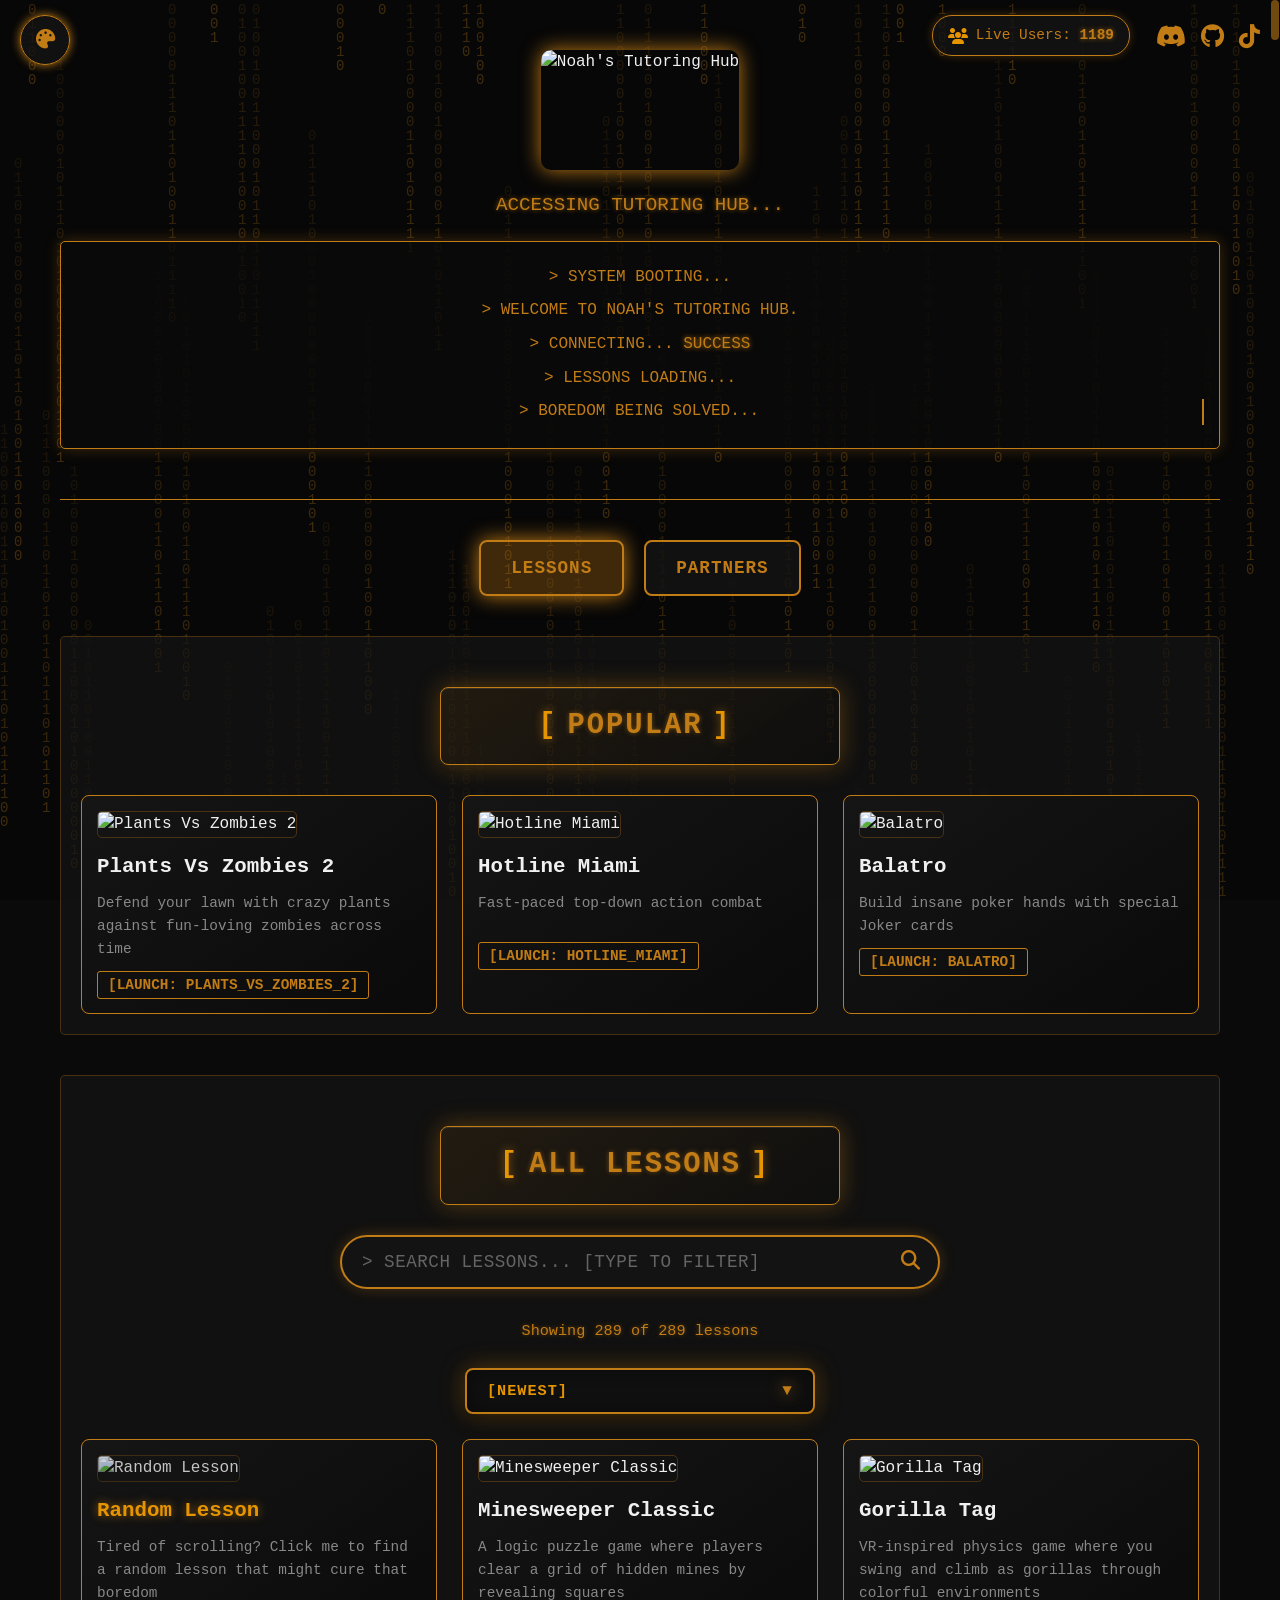
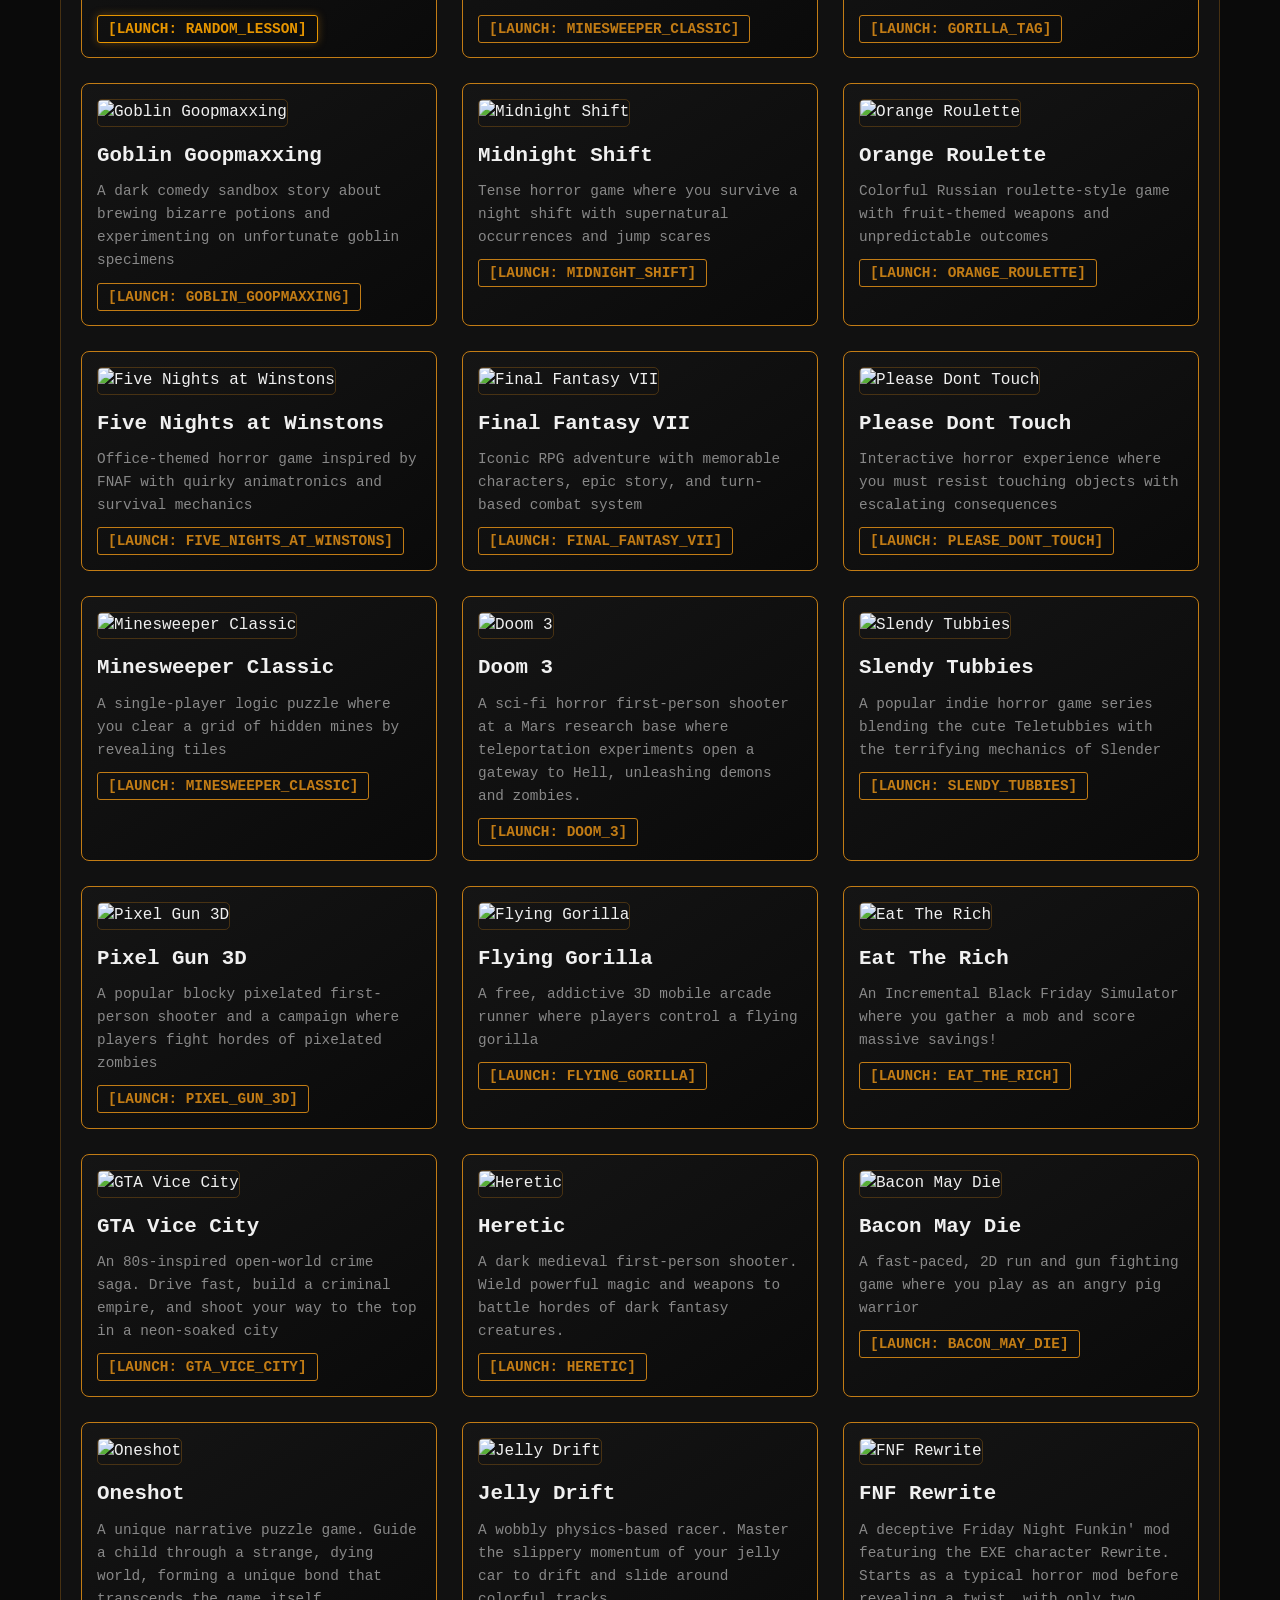
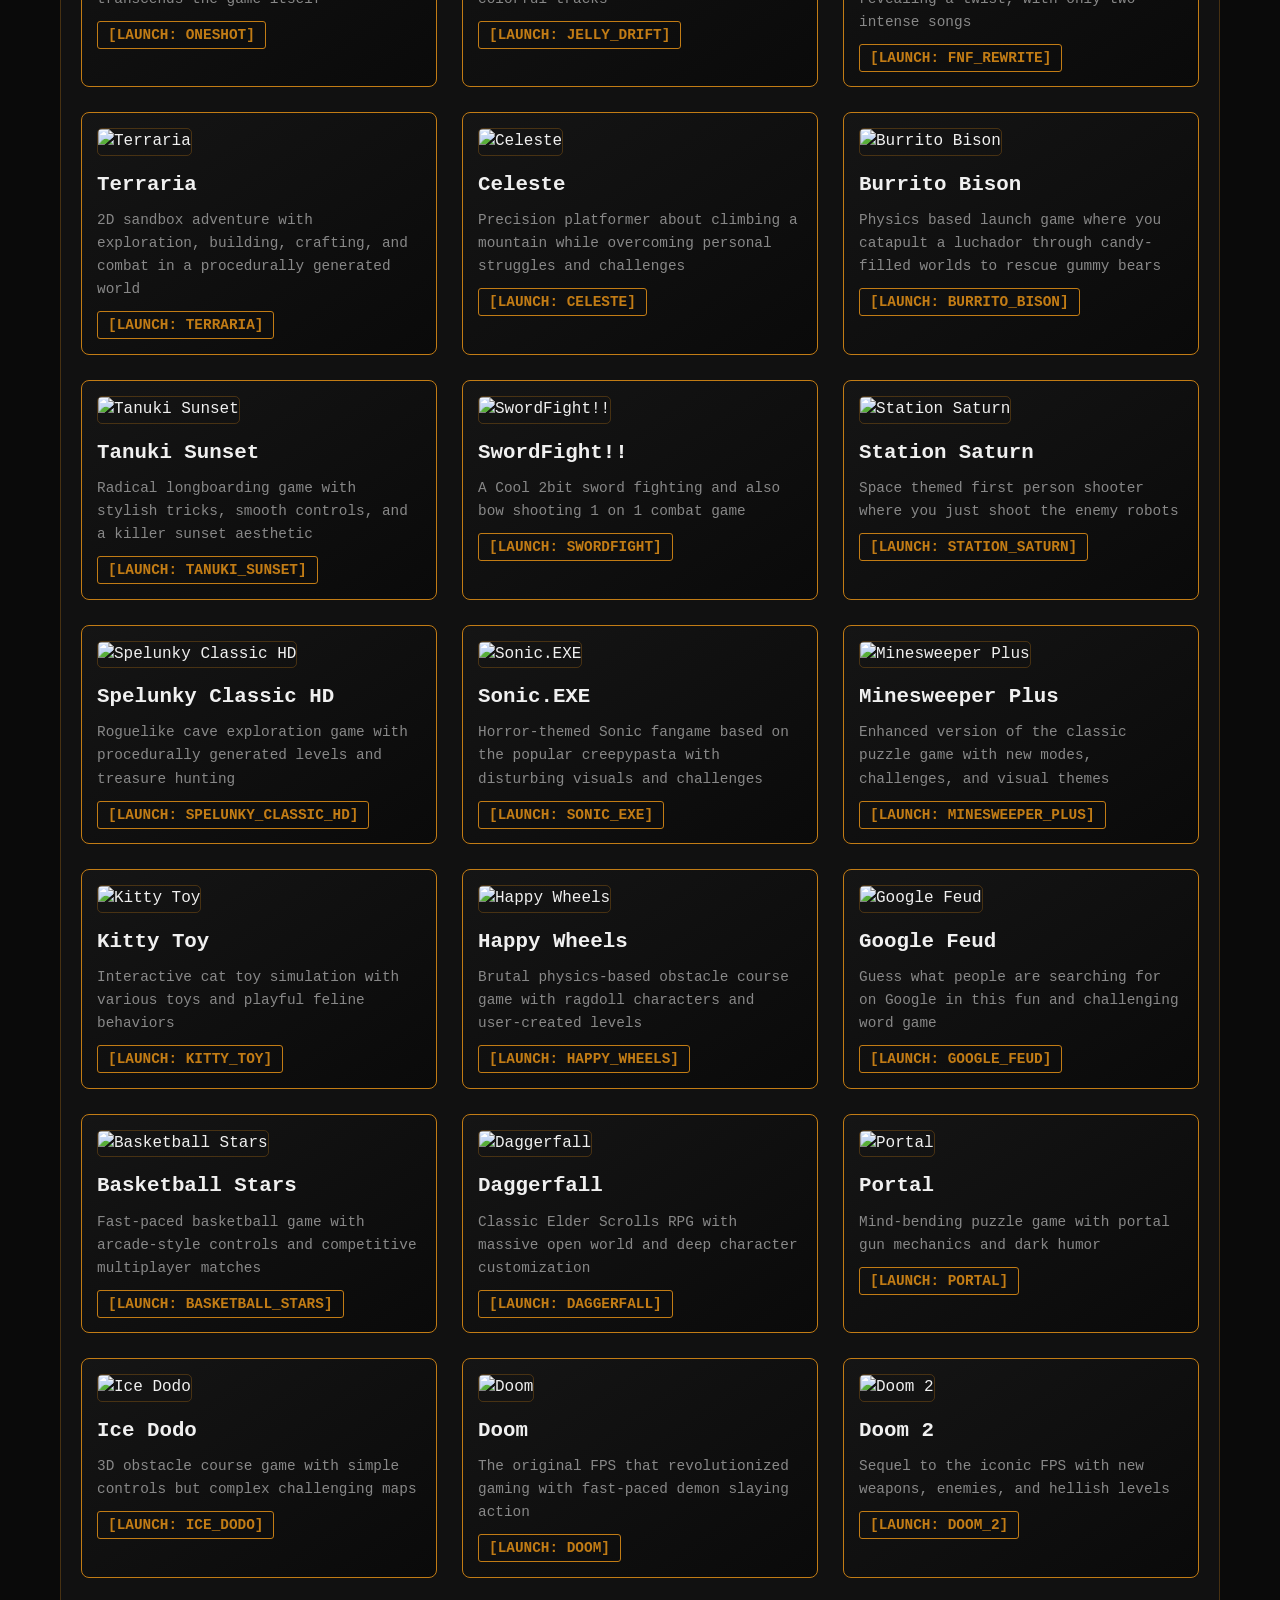
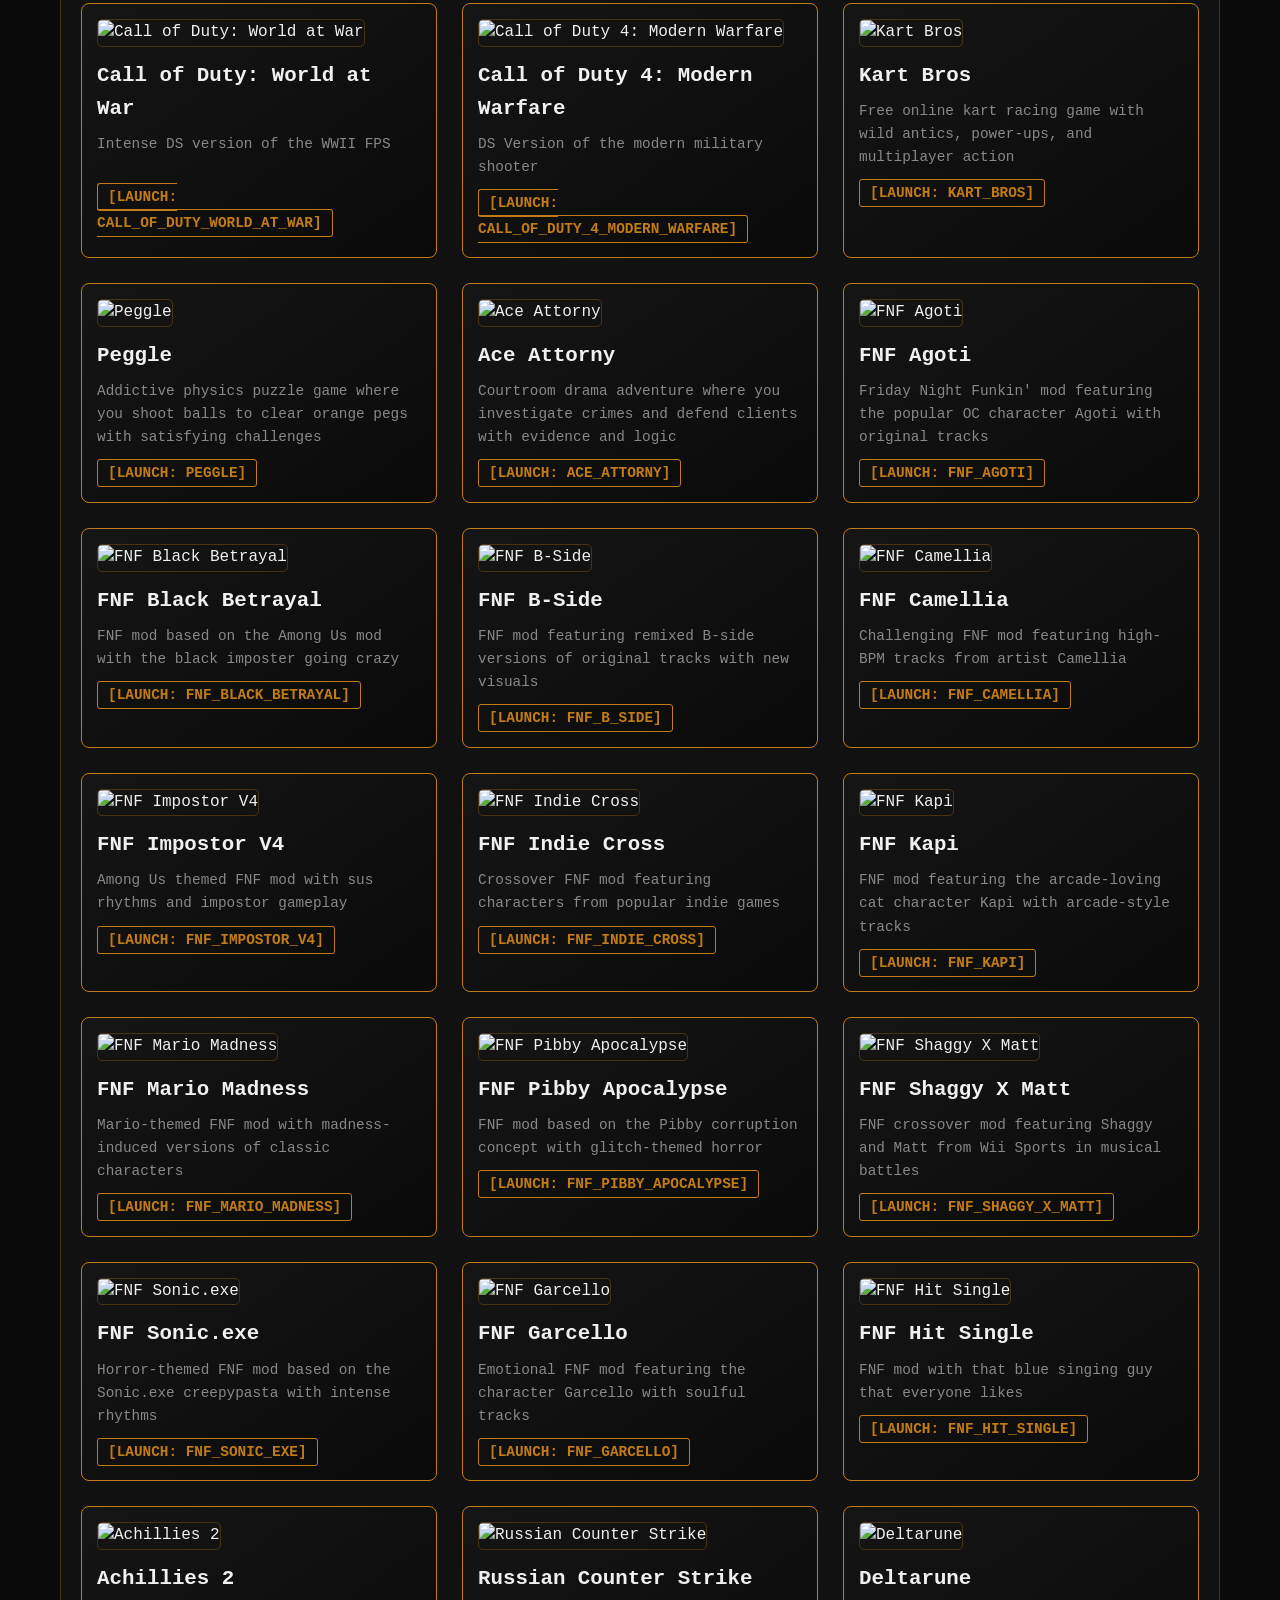
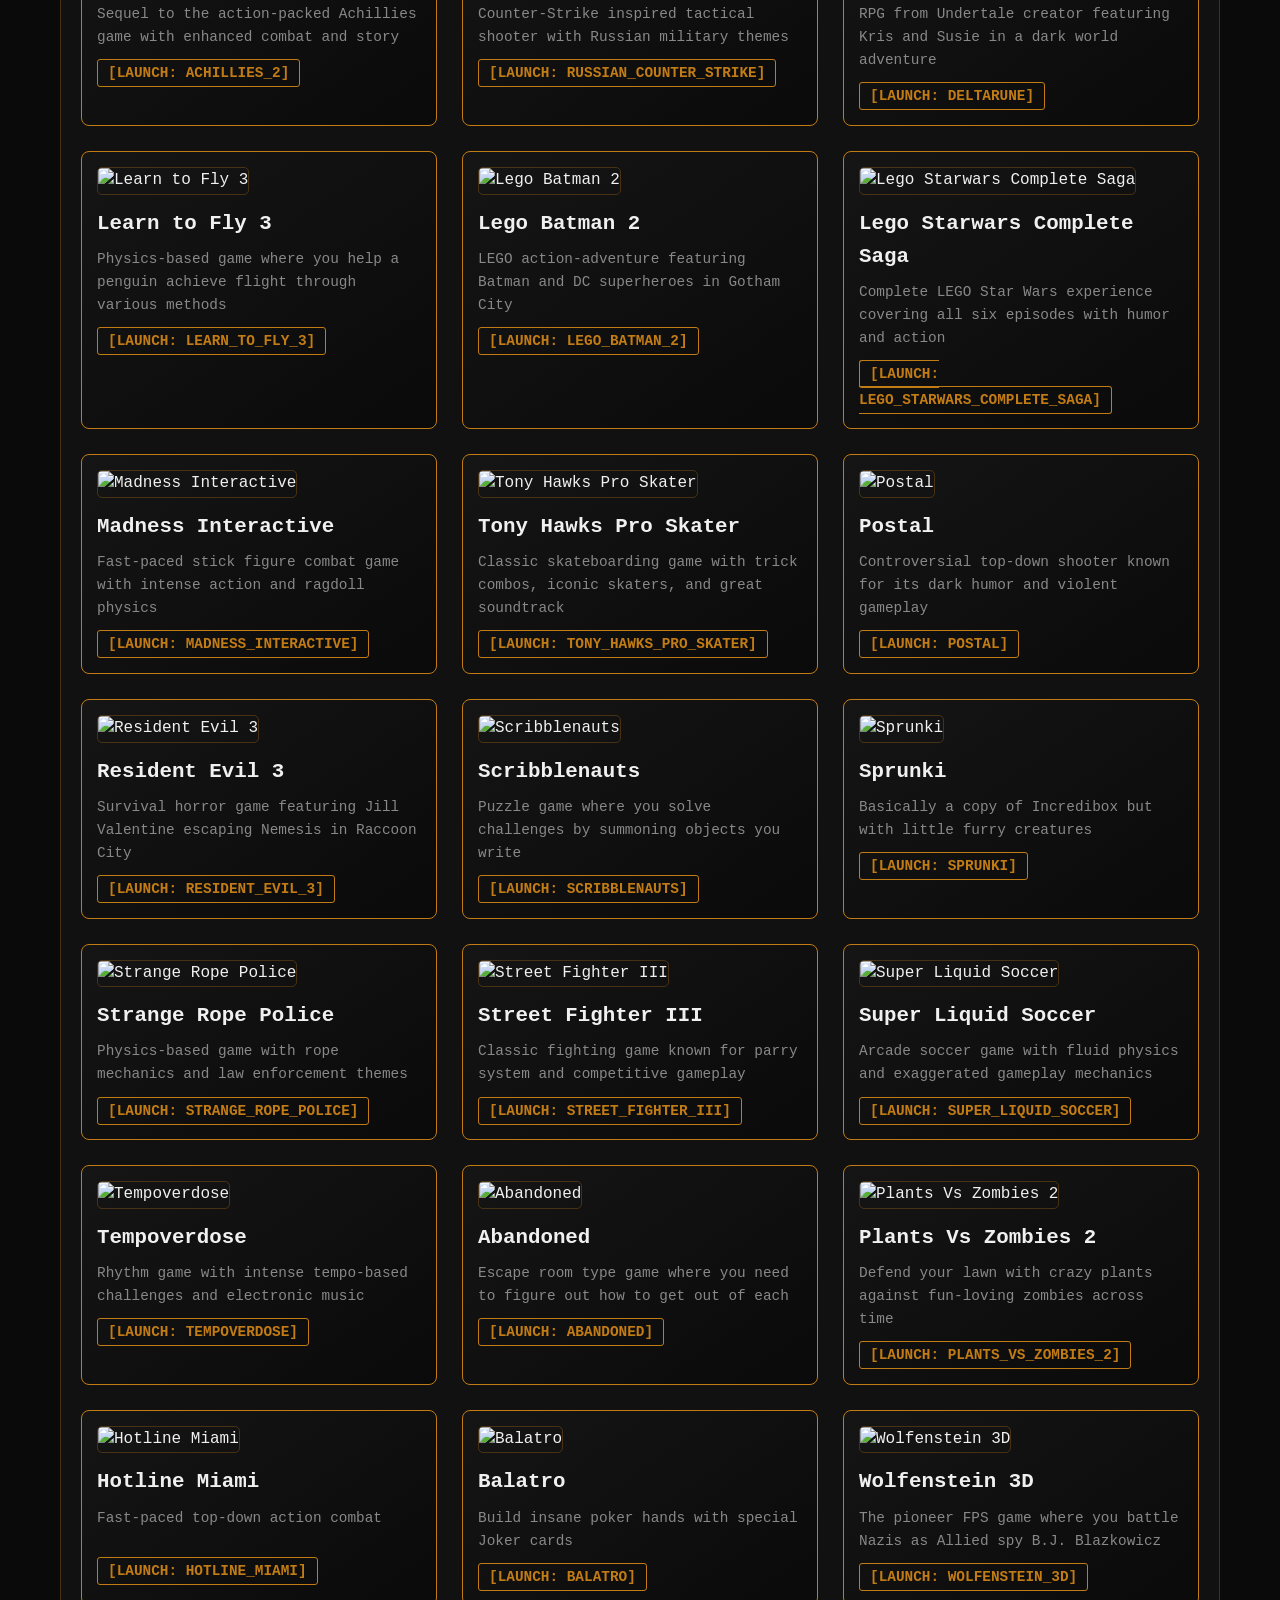
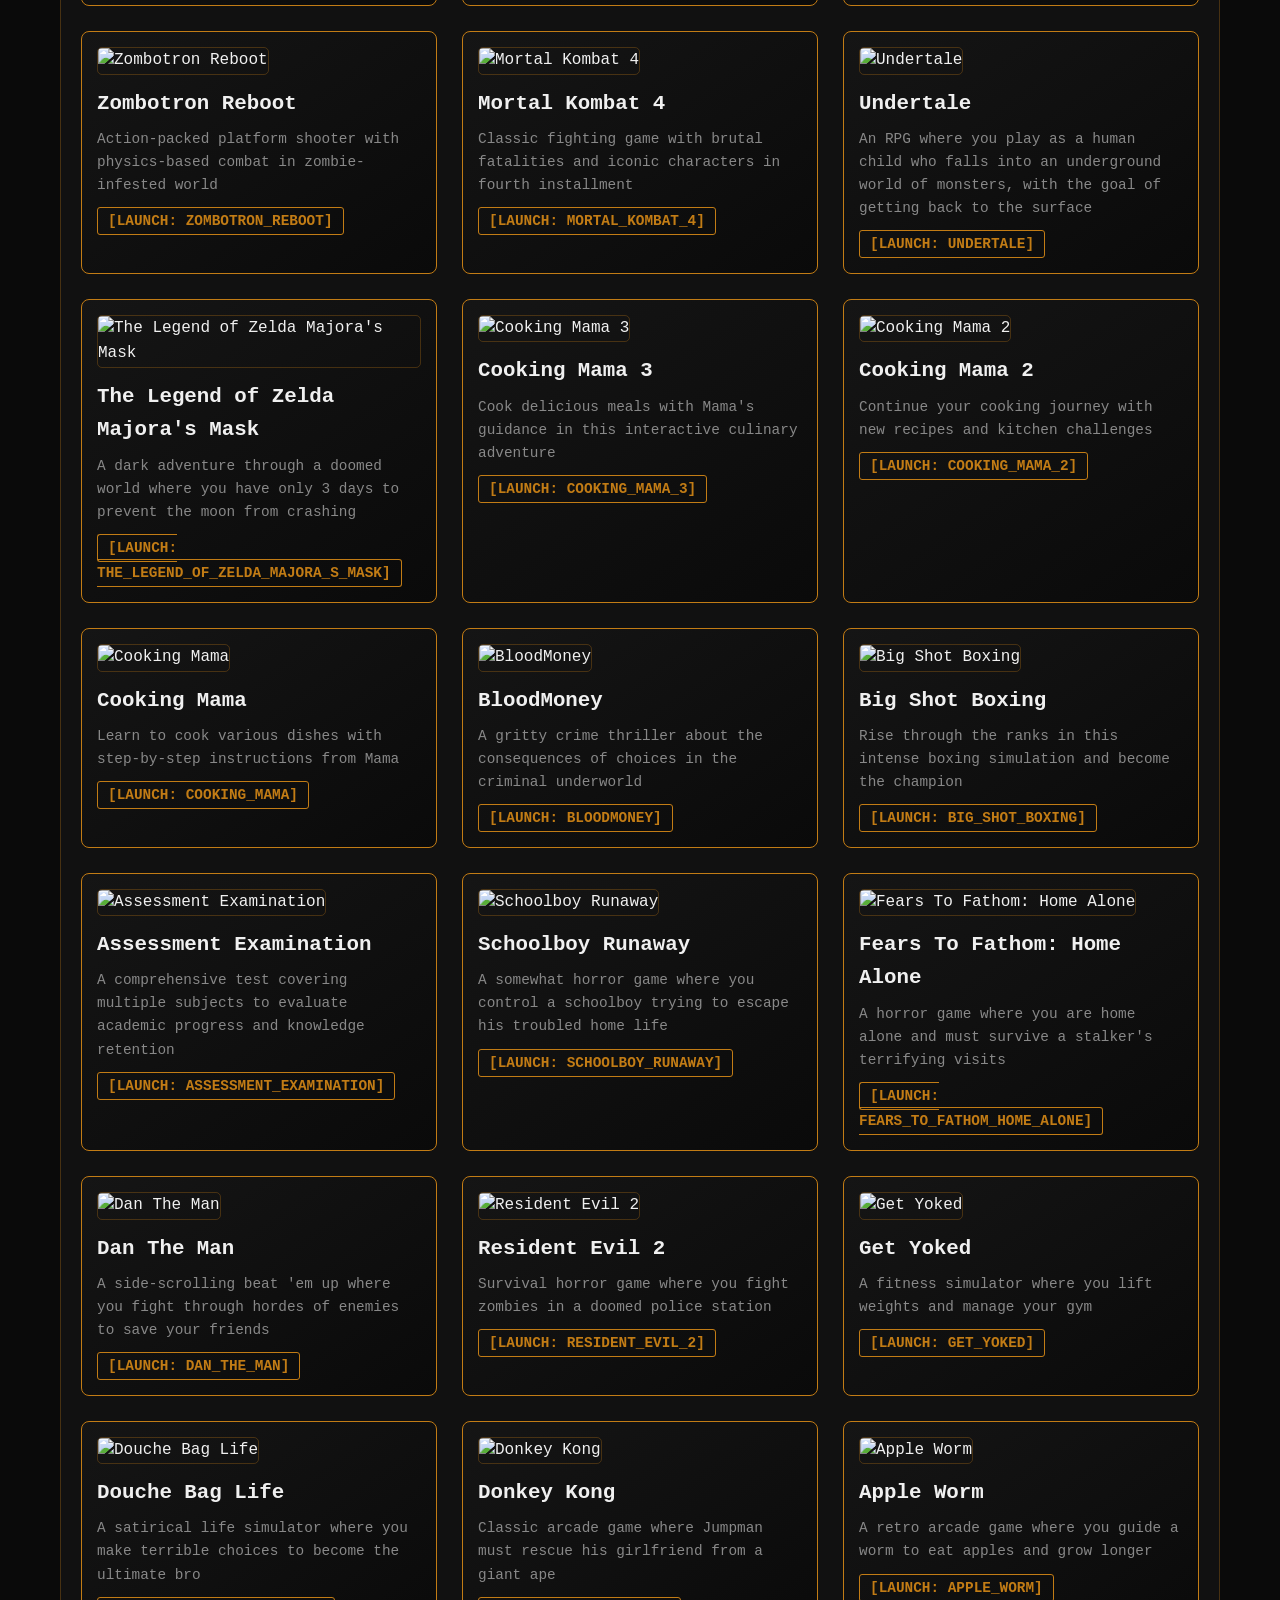
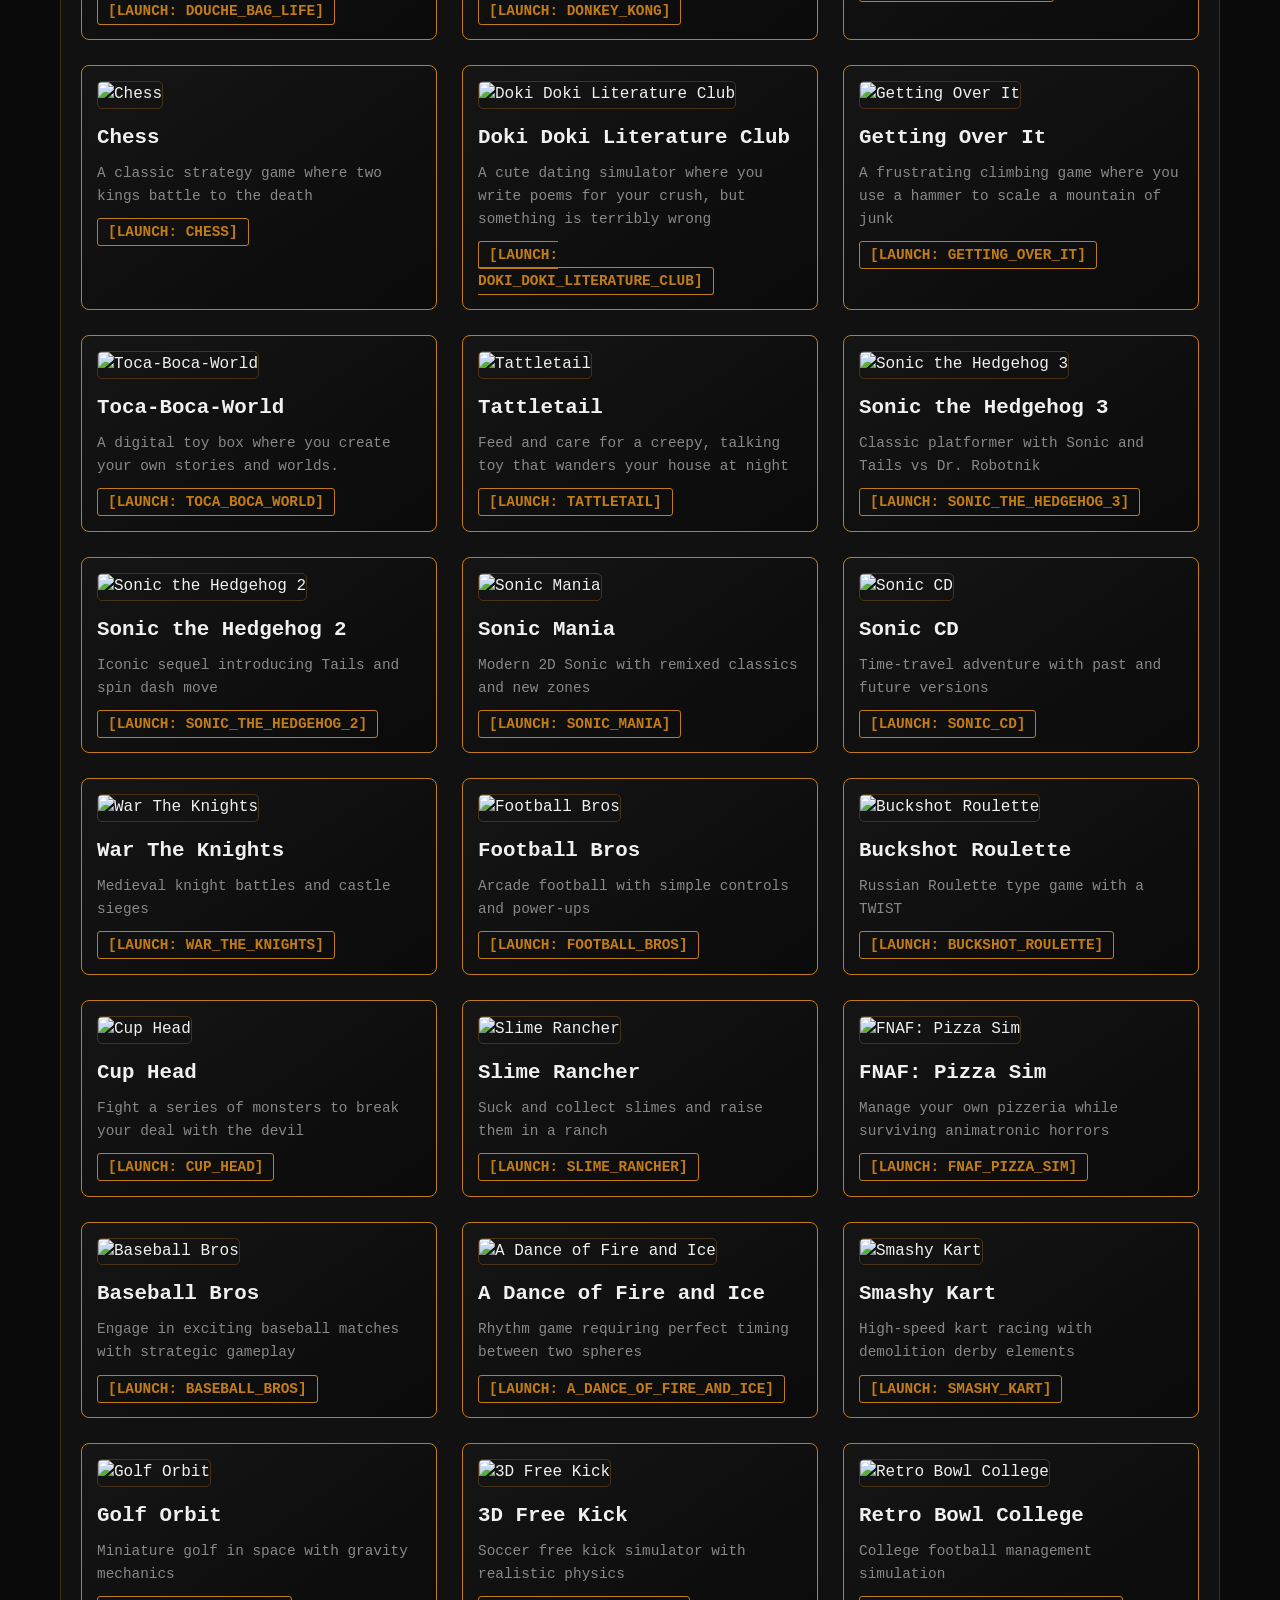
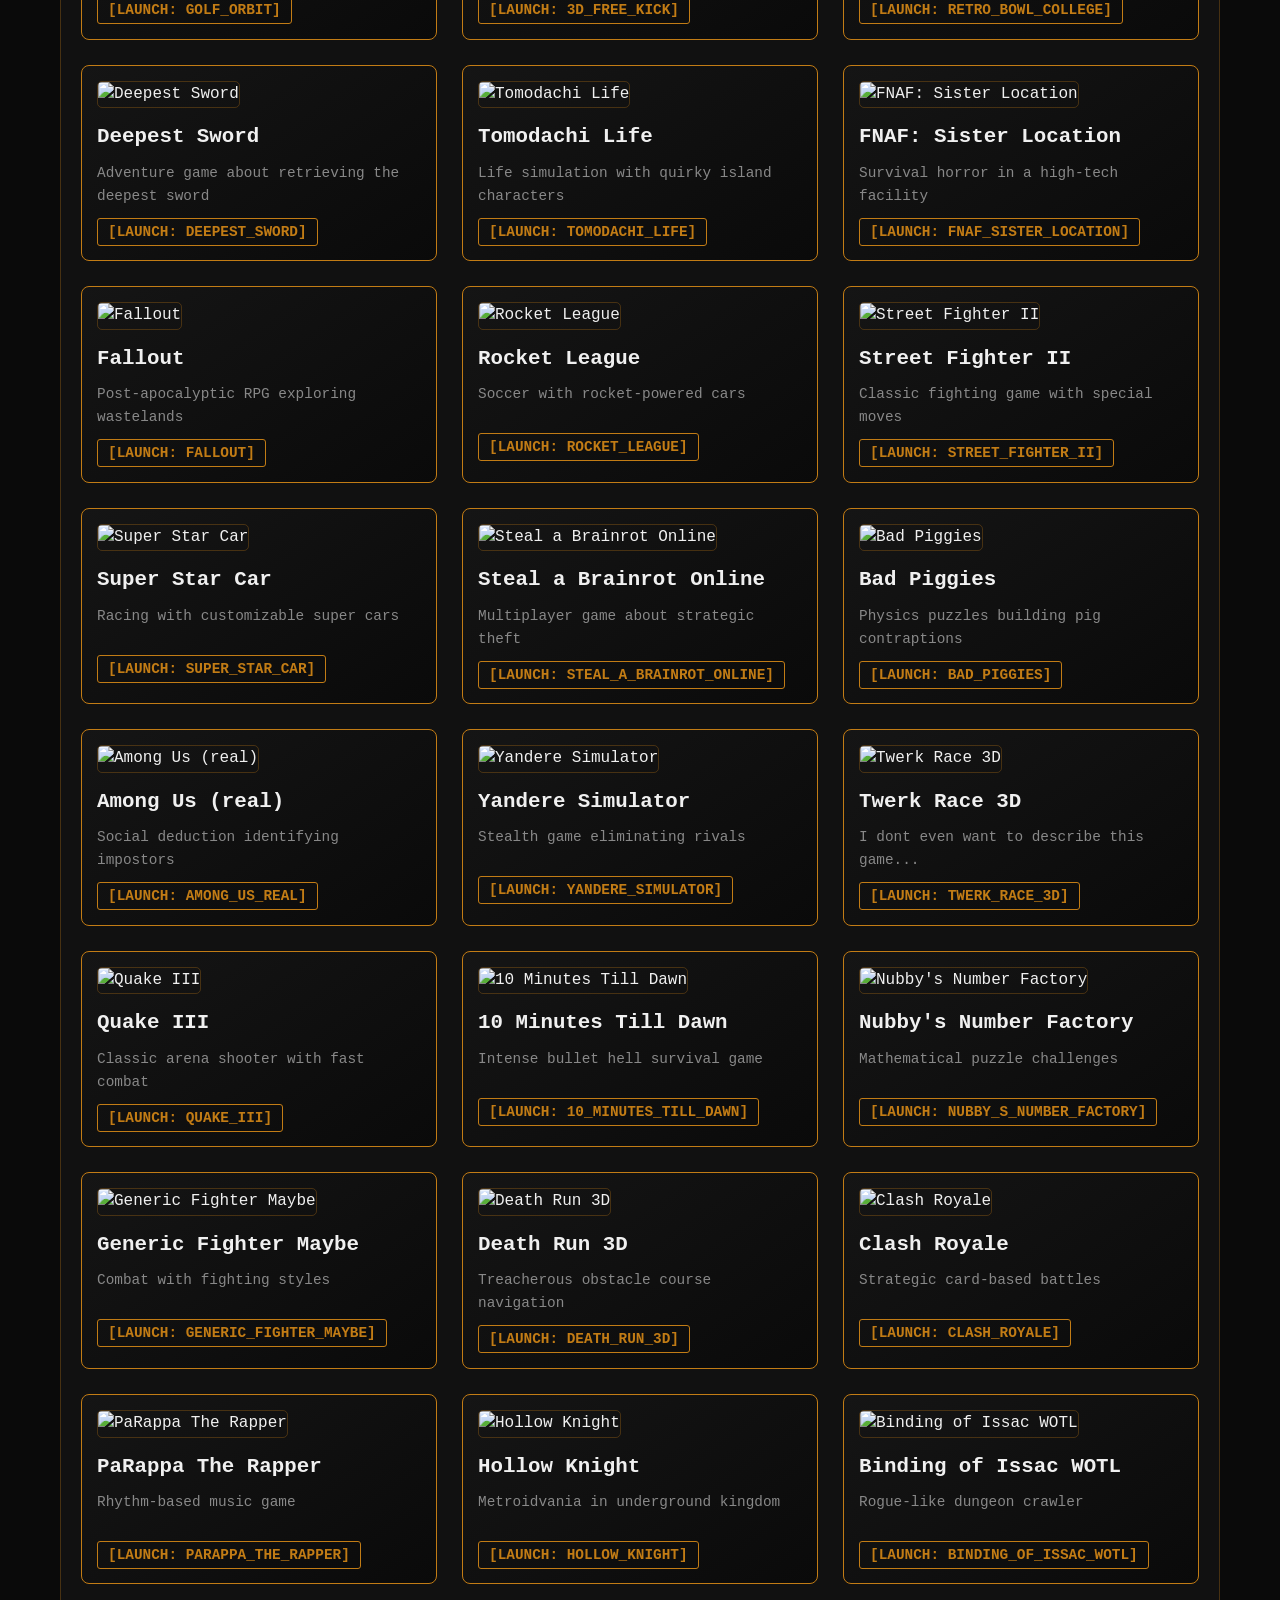
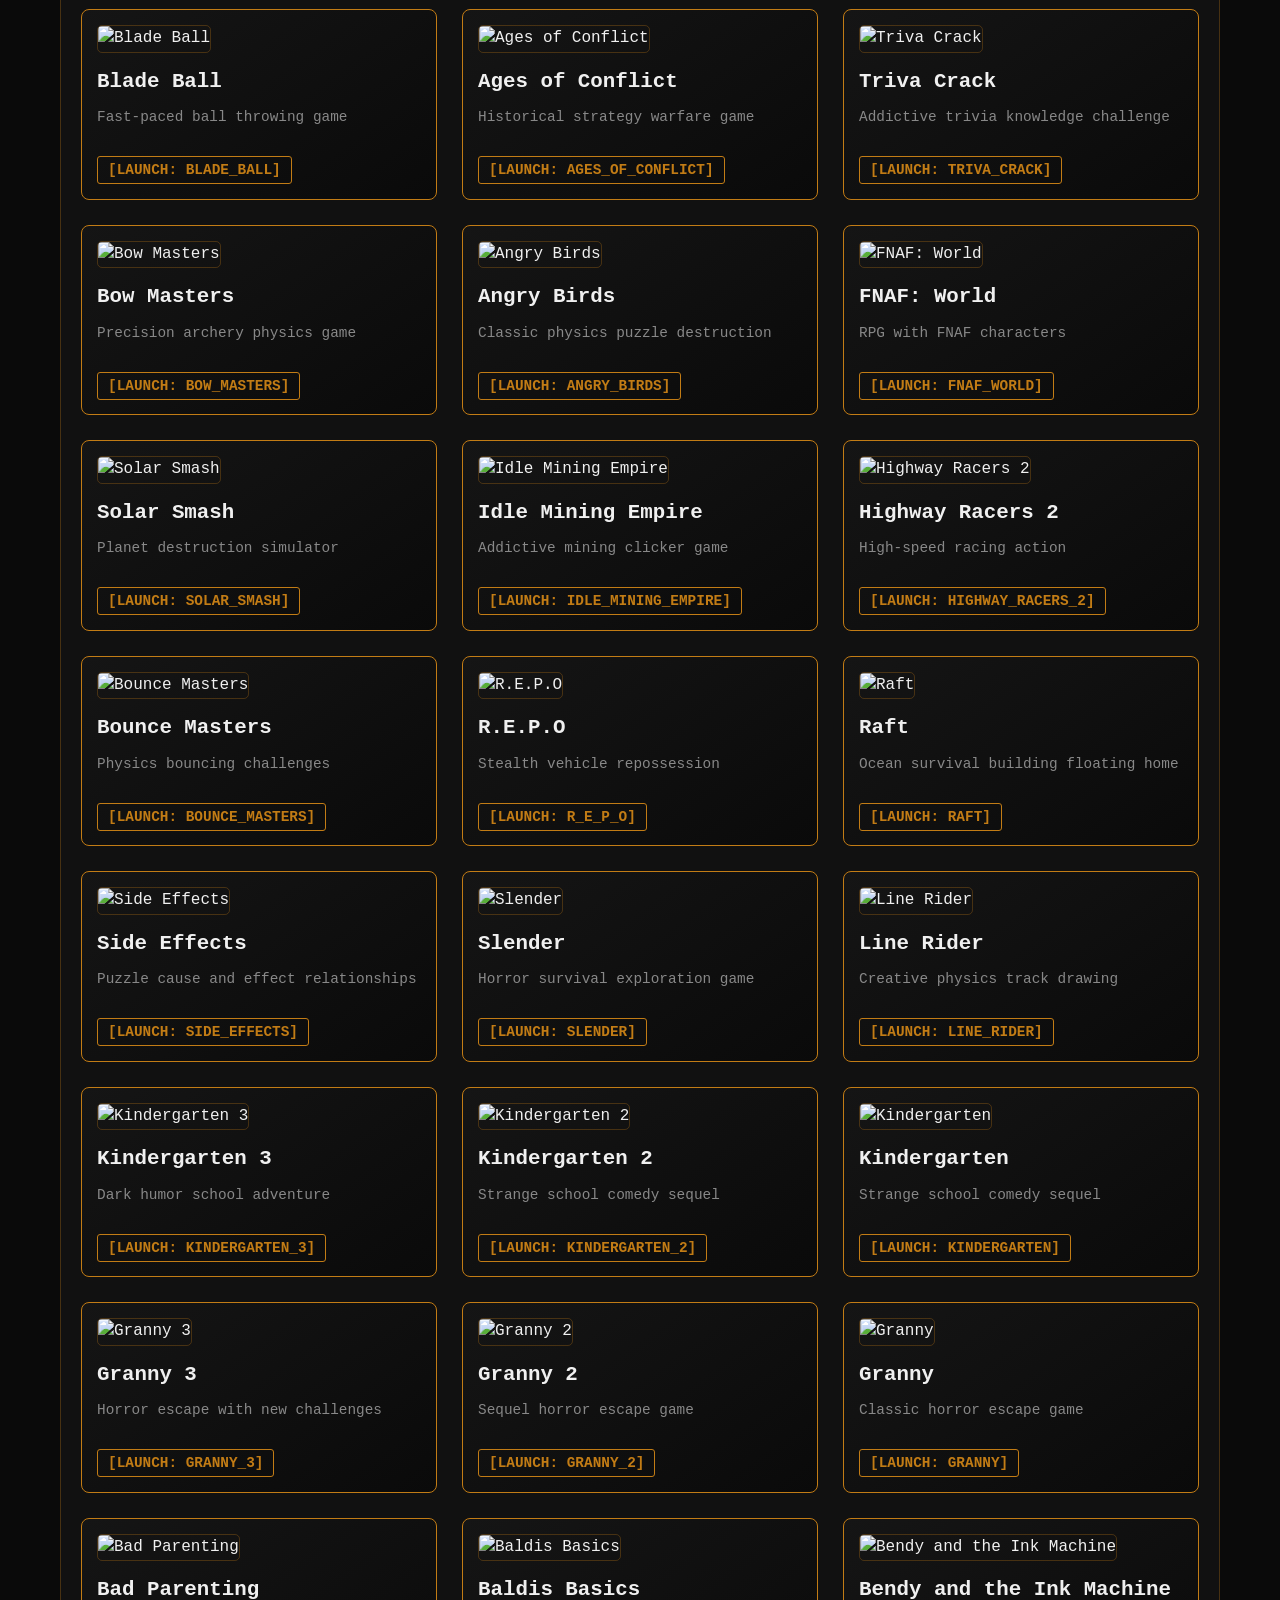
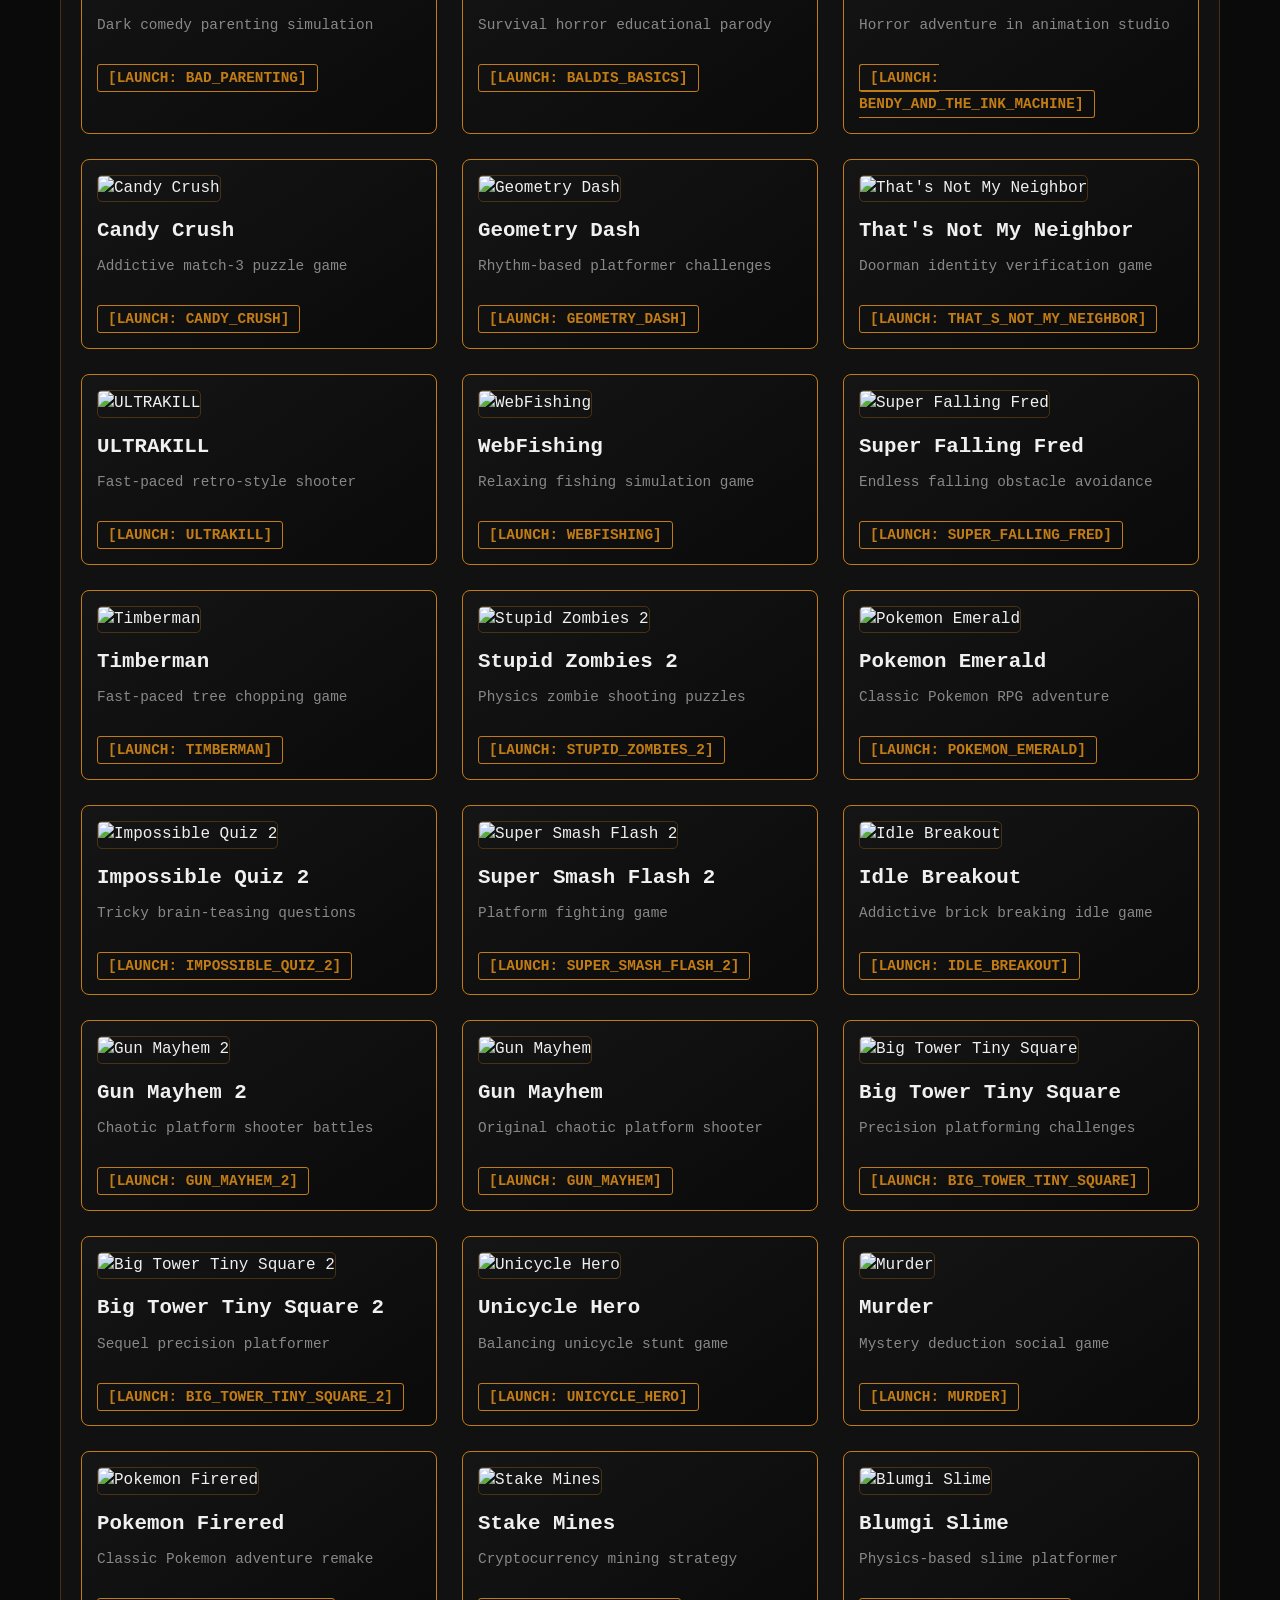
==== commit 0e966a71: "Update blahblahblah.html" ====
--- a/blahblahblah.html
+++ b/blahblahblah.html
@@ -12,7 +12,10 @@
     <meta charset="UTF-8">
     <meta name="viewport" content="width=device-width, initial-scale=1.0">
     <title>Noahs Tutoring | Math</title>
-    <link rel="icon" type="image/x-icon" href="https://cdn.jsdelivr.net/gh/NoahsAmazingTutoringHelp/Noahs-Calculus-Tutor/cuh.png">
+    <link rel="icon" type="image/x-icon" href="https://raw.githubusercontent.com/NoahsAmazingTutoringHelp/Noahs-Calculus-Tutor/master/cuh.png" id="siteFavicon">
+    <link rel="shortcut icon" href="https://raw.githubusercontent.com/NoahsAmazingTutoringHelp/Noahs-Calculus-Tutor/master/cuh.png">
+    <link rel="apple-touch-icon" href="https://raw.githubusercontent.com/NoahsAmazingTutoringHelp/Noahs-Calculus-Tutor/master/cuh.png">
+    <meta name="theme-color" content="#c27c15">
     <link rel="stylesheet" href="https://cdnjs.cloudflare.com/ajax/libs/font-awesome/6.4.0/css/all.min.css">
     <style>
         *{margin:0;padding:0;box-sizing:border-box;font-family:'Courier New',monospace}
@@ -147,33 +150,34 @@
             .nav-tab{padding:10px 20px}.padlet-embed{height:400px}
         }
         
-        #custom-cursor{
-            position:fixed;width:24px;height:24px;pointer-events:none;z-index:999999;
-            border-radius:50%;transform:translate(-50%,-50%);transition:transform .12s,width .15s,height .15s;
-            background:var(--cursor-bg);border:1px solid var(--cursor-border);
-            box-shadow:0 0 12px rgba(var(--primary-orange-rgb),.3),inset 0 0 12px rgba(255,255,255,.03)
-        }
-        #custom-cursor.click{transform:translate(-50%,-50%) scale(0.85);border-color:var(--cursor-hover-border)}
-        .lesson-card:hover ~ #custom-cursor,#custom-cursor.hover{
-            width:28px;height:28px;background:var(--cursor-hover-bg);border-color:var(--cursor-hover-border)
-        }
-
         #custom-cursor {
+    position: fixed;
+    width: 24px;
+    height: 24px;
+    pointer-events: none;
+    z-index: 999999;
+    border-radius: 50%;
+    transform: translate(-50%, -50%);
     transition: opacity 0.3s ease, transform 0.12s, width 0.15s, height 0.15s;
-}
-
-#custom-cursor.hidden {
-    opacity: 0;
-    pointer-events: none;
-}
-        @media (hover:none) and (pointer:coarse){
-            #custom-cursor{display:none!important}
-            body,body *{cursor:auto!important}
-        }
-        
-        a,button,input,textarea,select,[onclick],[role="button"],.btn,.nav-tab,.lesson-card,.partner-card,.discord-btn,.visit-btn,.acknowledge-btn,.theme-toggle-btn{
-            cursor:none!important
-        }
+    background: var(--cursor-bg);
+    border: 1px solid var(--cursor-border);
+    box-shadow: 0 0 12px rgba(var(--primary-orange-rgb), .3), inset 0 0 12px rgba(255,255,255,.03);
+    opacity: 1;
+}
+
+#custom-cursor.click {
+    transform: translate(-50%, -50%) scale(0.85);
+    border-color: var(--cursor-hover-border);
+}
+
+.lesson-card:hover ~ #custom-cursor,
+#custom-cursor.hover {
+    width: 28px;
+    height: 28px;
+    background: var(--cursor-hover-bg);
+    border-color: var(--cursor-hover-border);
+}
+
 .sorter-wrapper {
     position: relative;
     max-width: 350px;
@@ -224,6 +228,40 @@
     justify-content: center;
 }
 
+html {
+    animation: faviconFlash 0.1s linear 0.5s 1 forwards;
+}
+
+@keyframes faviconFlash {
+    0% { opacity: 0.9999; }
+    100% { opacity: 1; }
+}
+
+.game-page.active {
+    cursor: auto !important;
+}
+
+.game-page.active * {
+    cursor: auto !important;
+}
+
+.game-frame {
+    cursor: auto !important;
+}
+
+.game-frame * {
+    cursor: auto !important;
+}
+
+#custom-cursor {
+    z-index: 2147483647 !important;
+}
+
+.game-header .btn,
+.game-controls .btn {
+    cursor: none !important;
+}
+
 html, body, * {
     scrollbar-width: none !important;
     -ms-overflow-style: none !important;
@@ -433,6 +471,139 @@
     animation: pulse 2s infinite;
 }
 
+.search-container {
+    position: relative;
+    max-width: 600px;
+    margin: 30px auto;
+}
+
+.search-box {
+    width: 100%;
+    padding: 15px 50px 15px 20px;
+    background: rgba(20, 20, 20, 0.9);
+    border: 2px solid var(--primary-orange);
+    border-radius: 50px;
+    color: var(--light-text);
+    font-size: 1.1rem;
+    outline: none;
+    transition: all 0.3s;
+    box-shadow: 0 0 15px rgba(var(--primary-orange-rgb), 0.3);
+    cursor: none !important;
+    font-family: 'Courier New', monospace;
+    letter-spacing: 0.5px;
+}
+
+.search-box:focus {
+    box-shadow: 0 0 25px rgba(var(--primary-orange-rgb), 0.6);
+    border-color: var(--accent-orange);
+    background: rgba(25, 25, 25, 0.95);
+    transform: translateY(-2px);
+}
+
+.search-box::placeholder {
+    color: var(--gray-text);
+    opacity: 0.7;
+}
+
+.search-icon {
+    position: absolute;
+    right: 20px;
+    top: 50%;
+    transform: translateY(-50%);
+    color: var(--primary-orange);
+    font-size: 1.2rem;
+    transition: all 0.3s;
+    pointer-events: none;
+    z-index: 2;
+}
+
+.search-icon.has-text {
+    pointer-events: auto;
+    cursor: none !important;
+}
+
+.search-icon.has-text:hover {
+    color: var(--accent-orange);
+    transform: translateY(-50%) scale(1.1);
+}
+
+.search-stats {
+    text-align: center;
+    color: var(--primary-orange);
+    margin: 15px 0 25px 0;
+    font-size: 0.95rem;
+    min-height: 20px;
+    font-family: 'Courier New', monospace;
+    text-shadow: 0 0 5px rgba(var(--primary-orange-rgb), 0.5);
+}
+
+.no-results {
+    text-align: center;
+    color: var(--gray-text);
+    font-size: 1.1rem;
+    margin: 40px 0;
+    padding: 30px;
+    background: rgba(20, 20, 20, 0.5);
+    border-radius: 8px;
+    border: 1px solid rgba(var(--primary-orange-rgb), 0.3);
+    grid-column: 1 / -1;
+    display: none;
+}
+
+.no-results.show {
+    display: block;
+    animation: fadeIn 0.5s ease;
+}
+
+@keyframes fadeIn {
+    from { opacity: 0; transform: translateY(10px); }
+    to { opacity: 1; transform: translateY(0); }
+}
+
+.search-highlight {
+    background-color: rgba(var(--primary-orange-rgb), 0.3);
+    color: var(--accent-orange);
+    padding: 0 2px;
+    border-radius: 2px;
+}
+
+.search-shortcut {
+    position: absolute;
+    right: 60px;
+    top: 50%;
+    transform: translateY(-50%);
+    color: var(--gray-text);
+    font-size: 0.8rem;
+    font-family: 'Courier New', monospace;
+    pointer-events: none;
+    opacity: 0.6;
+    display: none;
+}
+
+.search-box:focus ~ .search-shortcut {
+    display: block;
+}
+
+@media (max-width: 768px) {
+    .search-container {
+        max-width: 90%;
+        margin: 20px auto;
+    }
+    
+    .search-box {
+        padding: 12px 45px 12px 15px;
+        font-size: 1rem;
+    }
+    
+    .search-icon {
+        right: 15px;
+    }
+    
+    .search-shortcut {
+        display: none !important;
+    }
+}
+
 @keyframes pulse {
     0% { opacity: 0.8; }
     50% { opacity: 1; }
@@ -462,6 +633,27 @@
         flex-direction: column;
         align-items: center;
     }
+}
+
+.flash-image {
+    transition: opacity 0.3s ease;
+    position: relative;
+}
+
+.lesson-card[data-random-game="true"]:hover .flash-image {
+    transform: scale(1.03);
+    box-shadow: 0 0 20px rgba(var(--primary-orange-rgb), 0.5);
+}
+
+.lesson-card[data-random-game="true"] .lesson-title {
+    color: var(--accent-orange);
+    text-shadow: 0 0 10px rgba(var(--primary-orange-rgb), 0.7);
+}
+
+.lesson-card[data-random-game="true"] .launch-command {
+    color: var(--accent-orange);
+    border-color: var(--accent-orange);
+    box-shadow: 0 0 8px rgba(var(--primary-orange-rgb), 0.4);
 }
     </style>
 </head>
@@ -598,7 +790,7 @@
             </div>
             <h2>COMMENTS</h2>
             <div class="padlet-embed">
-                <iframe src="https://padlet.com/embed/fmfyddhl0zgt5kj9" frameborder="0" allow="camera;microphone;geolocation"></iframe>
+                <iframe src="https://padlet.com/embed/j6hm0jirgy8d3per" frameborder="0" allow="camera;microphone;geolocation"></iframe>
             </div>
         </section>
         <footer>
@@ -622,6 +814,15 @@
 
     <script>
         const games = [
+            { title: "Minesweeper Classic", desc: "A logic puzzle game where players clear a grid of hidden mines by revealing squares", url: "https://raw.githack.com/NoahsAmazingTutoringHelp/Noahs-Calculus-Tutor/master/games/162.html", image: "https://cdn.jsdelivr.net/gh/NoahsAmazingTutoringHelp/Noahs-Calculus-Tutor/images/290.jpg" },
+            { title: "Gorilla Tag", desc: "VR-inspired physics game where you swing and climb as gorillas through colorful environments", url: "https://raw.githack.com/NoahsAmazingTutoringHelp/Noahs-Calculus-Tutor/master/games/161.html", image: "https://cdn.jsdelivr.net/gh/NoahsAmazingTutoringHelp/Noahs-Calculus-Tutor/images/289.jpg" },
+            { title: "Goblin Goopmaxxing", desc: "A dark comedy sandbox story about brewing bizarre potions and experimenting on unfortunate goblin specimens", url: "https://raw.githack.com/NoahsAmazingTutoringHelp/Noahs-Calculus-Tutor/master/games/160.html", image: "https://cdn.jsdelivr.net/gh/NoahsAmazingTutoringHelp/Noahs-Calculus-Tutor/images/288.jpg" },
+            { title: "Midnight Shift", desc: "Tense horror game where you survive a night shift with supernatural occurrences and jump scares", url: "https://raw.githack.com/NoahsAmazingTutoringHelp/Noahs-Calculus-Tutor/master/games/159.html", image: "https://cdn.jsdelivr.net/gh/NoahsAmazingTutoringHelp/Noahs-Calculus-Tutor/images/287.jpg" },
+            { title: "Orange Roulette", desc: "Colorful Russian roulette-style game with fruit-themed weapons and unpredictable outcomes", url: "https://raw.githack.com/NoahsAmazingTutoringHelp/Noahs-Calculus-Tutor/master/games/158.html", image: "https://cdn.jsdelivr.net/gh/NoahsAmazingTutoringHelp/Noahs-Calculus-Tutor/images/286.jpg" },
+            { title: "Five Nights at Winstons", desc: "Office-themed horror game inspired by FNAF with quirky animatronics and survival mechanics", url: "https://raw.githack.com/NoahsAmazingTutoringHelp/Noahs-Calculus-Tutor/master/games/157.html", image: "https://cdn.jsdelivr.net/gh/NoahsAmazingTutoringHelp/Noahs-Calculus-Tutor/images/285.jpg" },
+            { title: "Final Fantasy VII", desc: "Iconic RPG adventure with memorable characters, epic story, and turn-based combat system", url: "https://raw.githack.com/NoahsAmazingTutoringHelp/Noahs-Calculus-Tutor/master/games/156.html", image: "https://cdn.jsdelivr.net/gh/NoahsAmazingTutoringHelp/Noahs-Calculus-Tutor/images/284.jpg" },
+            { title: "Please Dont Touch", desc: "Interactive horror experience where you must resist touching objects with escalating consequences", url: "https://raw.githack.com/NoahsAmazingTutoringHelp/Noahs-Calculus-Tutor/master/games/155.html", image: "https://cdn.jsdelivr.net/gh/NoahsAmazingTutoringHelp/Noahs-Calculus-Tutor/images/283.jpg" },
+            { title: "Minesweeper Classic", desc: "A single-player logic puzzle where you clear a grid of hidden mines by revealing tiles", url: "https://raw.githack.com/NoahsAmazingTutoringHelp/Noahs-Calculus-Tutor/master/games/162.html", image: "https://cdn.jsdelivr.net/gh/NoahsAmazingTutoringHelp/Noahs-Calculus-Tutor/images/290.jpg" },
             { title: "Doom 3", desc: "A sci-fi horror first-person shooter at a Mars research base where teleportation experiments open a gateway to Hell, unleashing demons and zombies.", url: "https://doom3kaidensarcade.netlify.app/", image: "https://cdn.jsdelivr.net/gh/NoahsAmazingTutoringHelp/Noahs-Calculus-Tutor/images/282.jpg" },
             { title: "Slendy Tubbies", desc: "A popular indie horror game series blending the cute Teletubbies with the terrifying mechanics of Slender", url: "https://rawcdn.githack.com/thirstygithub/mrmooremath/edf912ae4d86452b59348babd57f3b8c86dcbe86/public/assets/storage/webgl/st/index.html", image: "https://cdn.jsdelivr.net/gh/NoahsAmazingTutoringHelp/Noahs-Calculus-Tutor/images/281.jpg" },
             { title: "Pixel Gun 3D", desc: "A popular blocky pixelated first-person shooter and a campaign where players fight hordes of pixelated zombies", url: "https://rawcdn.githack.com/thirstygithub/mrmooremath/edf912ae4d86452b59348babd57f3b8c86dcbe86/public/assets/storage/webgl/pg3d/index.html", image: "https://cdn.jsdelivr.net/gh/NoahsAmazingTutoringHelp/Noahs-Calculus-Tutor/images/280.jpg" },
@@ -686,7 +887,7 @@
             { title: "Super Liquid Soccer", desc: "Arcade soccer game with fluid physics and exaggerated gameplay mechanics", url: "https://raw.githack.com/NoahsAmazingTutoringHelp/Noahs-Calculus-Tutor/master/games/98.html", image: "https://cdn.jsdelivr.net/gh/NoahsAmazingTutoringHelp/Noahs-Calculus-Tutor/images/222.jpg" },
             { title: "Tempoverdose", desc: "Rhythm game with intense tempo-based challenges and electronic music", url: "https://raw.githack.com/NoahsAmazingTutoringHelp/Noahs-Calculus-Tutor/master/games/97.html", image: "https://cdn.jsdelivr.net/gh/NoahsAmazingTutoringHelp/Noahs-Calculus-Tutor/images/221.jpg" },
             { title: "Abandoned", desc: "Escape room type game where you need to figure out how to get out of each", url: "https://raw.githack.com/NoahsAmazingTutoringHelp/Noahs-Calculus-Tutor/master/games/96.html", image: "https://cdn.jsdelivr.net/gh/NoahsAmazingTutoringHelp/Noahs-Calculus-Tutor/images/220.jpg" },
-            { title: "Plants Vs Zombies 2", desc: "Defend your lawn with crazy plants against fun-loving zombies across time", url: "https://raw.githack.com/NoahsAmazingTutoringHelp/Noahs-Calculus-Tutor/master/games/92.html", image: "https://cdn.jsdelivr.net/gh/NoahsAmazingTutoringHelp/Noahs-Calculus-Tutor/images/197.jpg", popular: true },
+            { title: "Plants Vs Zombies 2", desc: "Defend your lawn with crazy plants against fun-loving zombies across time", url: "https://raw.githack.com/NoahsAmazingTutoringHelp/Noahs-Calculus-Tutor/master/games/162.html", image: "https://cdn.jsdelivr.net/gh/NoahsAmazingTutoringHelp/Noahs-Calculus-Tutor/images/197.jpg", popular: true },
             { title: "Hotline Miami", desc: "Fast-paced top-down action combat", url: "https://raw.githack.com/NoahsAmazingTutoringHelp/Noahs-Calculus-Tutor/master/games/16.html", image: "https://cdn.jsdelivr.net/gh/NoahsAmazingTutoringHelp/Noahs-Calculus-Tutor/images/22.jpg", popular: true },
             { title: "Balatro", desc: "Build insane poker hands with special Joker cards", url: "https://raw.githack.com/thirstygithub/mathamatic-notes/main/index.html",  image: "https://cdn.jsdelivr.net/gh/NoahsAmazingTutoringHelp/Noahs-Calculus-Tutor/images/195.jpg",popular: true },
             { title: "Wolfenstein 3D", desc: "The pioneer FPS game where you battle Nazis as Allied spy B.J. Blazkowicz", url: "https://raw.githack.com/NoahsAmazingTutoringHelp/Noahs-Calculus-Tutor/master/games/95.html", image: "https://cdn.jsdelivr.net/gh/NoahsAmazingTutoringHelp/Noahs-Calculus-Tutor/images/219.jpg" },
@@ -1051,6 +1252,69 @@
         alert('Sorry, this game is not downloadable. Try another one.');
     }
 }
+
+document.addEventListener('DOMContentLoaded', function() {
+    const searchInput = document.getElementById('searchInput');
+    const searchStats = document.getElementById('searchStats');
+    
+    if (!searchInput) return;
+    
+    function performSearch(searchTerm) {
+    const allContainer = document.getElementById('allLessonsGrid');
+    const popularContainer = document.getElementById('popularLessonsGrid');
+    const searchTermLower = searchTerm.toLowerCase().trim();
+    
+    let visibleCount = 0;
+    let totalCount = 0;
+
+    if (allContainer) {
+        const allCards = allContainer.querySelectorAll('.lesson-card:not([data-random-game="true"])');
+        totalCount = allCards.length;
+        
+        allCards.forEach(card => {
+            const title = card.querySelector('.lesson-title').textContent.toLowerCase();
+            const desc = card.querySelector('.lesson-desc').textContent.toLowerCase();
+            
+            if (searchTermLower === '' || 
+                title.includes(searchTermLower) || 
+                desc.includes(searchTermLower)) {
+                card.style.display = 'block';
+                visibleCount++;
+            } else {
+                card.style.display = 'none';
+            }
+        });
+
+        const randomCard = allContainer.querySelector('.lesson-card[data-random-game="true"]');
+        if (randomCard) {
+            randomCard.style.display = 'block';
+        }
+    }
+    
+    if (searchStats) {
+        if (searchTermLower === '') {
+            searchStats.textContent = `Showing ${totalCount + 1} of ${totalCount + 1} lessons (including random)`;
+        } else {
+            searchStats.textContent = `Found ${visibleCount} of ${totalCount} lessons for "${searchTerm}" (random game always shown)`;
+        }
+    }
+}
+    
+    setTimeout(updateSearchStats, 100);
+    
+    const sortSelect = document.getElementById('sortSelect');
+    if (sortSelect) {
+        sortSelect.addEventListener('change', function() {
+            setTimeout(() => {
+                if (searchInput.value) {
+                    performSearch(searchInput.value);
+                } else {
+                    updateSearchStats();
+                }
+            }, 100);
+        });
+    }
+});
         
         function generateGameCards() {
     const popularContainer = document.getElementById('popularLessonsGrid');
@@ -1058,6 +1322,10 @@
     
     popularContainer.innerHTML = '';
     allContainer.innerHTML = '';
+    
+    const randomGame = getRandomGame();
+    const randomCard = createGameCard(randomGame, true);
+    allContainer.appendChild(randomCard);
     
     const popularGames = games.filter(game => game.popular);
     popularGames.forEach(game => {
@@ -1072,30 +1340,56 @@
     
     updateSearchStats();
     initCursorHover();
-}
-        
-        function createGameCard(game) {
-            const card = document.createElement('div');
-            card.className = 'lesson-card';
-            
-            const launchCommand = game.title.toUpperCase()
-                .replace(/[^A-Z0-9]/g, '_')
-                .replace(/_+/g, '_')
-                .replace(/^_|_$/g, '');
-            
-            card.innerHTML = `
-                <img src="${game.image}" alt="${game.title}" class="lesson-image">
-                <h3 class="lesson-title">${game.title}</h3>
-                <p class="lesson-desc">${game.desc}</p>
-                <span class="launch-command">[LAUNCH: ${launchCommand}]</span>
-            `;
-            
-            card.onclick = function() {
-                openLesson(game.title, game.url);
-            };
-            
-            return card;
-        }
+    startImageFlash();
+}
+
+function getRandomGame() {
+    return games[Math.floor(Math.random() * games.length)];
+}
+
+function createGameCard(game, isRandom = false) {
+    const card = document.createElement('div');
+    card.className = 'lesson-card';
+    
+    if (isRandom) {
+        card.setAttribute('data-random-game', 'true');
+    }
+    
+    const launchCommand = isRandom ? 'RANDOM_LESSON' : game.title.toUpperCase()
+        .replace(/[^A-Z0-9]/g, '_')
+        .replace(/_+/g, '_')
+        .replace(/^_|_$/g, '');
+    
+    card.innerHTML = `
+        <img src="${game.image}" alt="${isRandom ? 'Random Lesson' : game.title}" class="lesson-image ${isRandom ? 'flash-image' : ''}">
+        <h3 class="lesson-title">${isRandom ? 'Random Lesson' : game.title}</h3>
+        <p class="lesson-desc">${isRandom ? 'Tired of scrolling? Click me to find a random lesson that might cure that boredom' : game.desc}</p>
+        <span class="launch-command">[LAUNCH: ${launchCommand}]</span>
+    `;
+    
+    if (isRandom) {
+        card.onclick = function(e) {
+            e.stopPropagation();
+
+            const newRandomGame = getRandomGame();
+            openLesson(newRandomGame.title, newRandomGame.url);
+
+            if (typeof gtag !== 'undefined') {
+                gtag('event', 'random_game_click', {
+                    'event_category': 'engagement',
+                    'event_label': newRandomGame.title,
+                    'value': 1
+                });
+            }
+        };
+    } else {
+        card.onclick = function() {
+            openLesson(game.title, game.url);
+        };
+    }
+    
+    return card;
+}
         
         function updateSearchStats() {
             const cards = document.querySelectorAll('#allLessonsGrid .lesson-card');
@@ -1449,57 +1743,36 @@
             trackEvent('theme','switch',n,1);
         });
         
-        (function(){
+        (function() {
     const c = document.getElementById('custom-cursor');
     if (!c) return;
     
     let mx = 0, my = 0, cx = 0, cy = 0;
     let cursorHidden = false;
     let cursorTimeout;
+    let cursorVisible = true;
+    let isOverIframe = false;
+    let iframeCheckTimeout;
     
     document.documentElement.style.cursor = 'none';
     document.body.style.cursor = 'none';
     
-    const style = document.createElement('style');
-    style.textContent = `
-        * {
-            cursor: none !important;
-        }
-        iframe, 
-        .padlet-embed iframe,
-        .game-frame,
-        .game-frame * {
-            cursor: auto !important;
-        }
-        .warning-content, 
-        .acknowledge-btn {
-            cursor: pointer !important;
-        }
-        #custom-cursor {
-            transition: opacity 0.3s ease, transform 0.12s, width 0.15s, height 0.15s;
-            z-index: 999999;
-        }
-        #custom-cursor.hidden {
-            opacity: 0;
-            pointer-events: none;
-        }
-    `;
-    document.head.appendChild(style);
-    
     function lerp(s, e, a) {
         return (1 - a) * s + a * e;
     }
     
     function hideCustomCursor() {
-        if (!cursorHidden) {
-            c.classList.add('hidden');
+        if (cursorVisible) {
+            c.style.opacity = '0';
+            cursorVisible = false;
             cursorHidden = true;
         }
     }
     
     function showCustomCursor() {
-        if (cursorHidden) {
-            c.classList.remove('hidden');
+        if (!cursorVisible) {
+            c.style.opacity = '1';
+            cursorVisible = true;
             cursorHidden = false;
         }
     }
@@ -1507,50 +1780,63 @@
     function resetCursorTimeout() {
         clearTimeout(cursorTimeout);
         cursorTimeout = setTimeout(() => {
-            if (!cursorHidden) {
+            if (cursorVisible && !isOverIframe) {
                 hideCustomCursor();
             }
         }, 3000);
     }
     
-    function isOverIframe(x, y) {
+    function checkIfOverIframe(x, y) {
         const iframes = document.querySelectorAll('iframe');
         for (const iframe of iframes) {
             const rect = iframe.getBoundingClientRect();
-            if (x >= rect.left && x <= rect.right && 
-                y >= rect.top && y <= rect.bottom) {
+            
+            const buffer = 5;
+            const bufferRect = {
+                left: rect.left - buffer,
+                right: rect.right + buffer,
+                top: rect.top - buffer,
+                bottom: rect.bottom + buffer
+            };
+            
+            if (x >= bufferRect.left && x <= bufferRect.right && 
+                y >= bufferRect.top && y <= bufferRect.bottom) {
                 return true;
             }
         }
         return false;
     }
-
-    function isOverWarningOverlay(x, y) {
-        const overlay = document.getElementById('warningOverlay');
-        if (!overlay || overlay.classList.contains('hidden')) return false;
-        
-        const rect = overlay.getBoundingClientRect();
-        return x >= rect.left && x <= rect.right && 
-               y >= rect.top && y <= rect.bottom;
-    }
-    
+    
+    function updateIframeStatus(x, y) {
+        const wasOverIframe = isOverIframe;
+        isOverIframe = checkIfOverIframe(x, y);
+        
+        clearTimeout(iframeCheckTimeout);
+        iframeCheckTimeout = setTimeout(() => {
+            if (isOverIframe && !wasOverIframe) {
+                hideCustomCursor();
+                document.documentElement.style.cursor = 'auto';
+            } else if (!isOverIframe && wasOverIframe) {
+                showCustomCursor();
+                document.documentElement.style.cursor = 'none';
+            }
+        }, 50);
+    }
+
     document.addEventListener('mousemove', (e) => {
         mx = e.clientX;
         my = e.clientY;
         
-        const isOverIframeArea = isOverIframe(mx, my);
-        const isOverWarning = isOverWarningOverlay(mx, my);
-n
-        if (isOverIframeArea && !isOverWarning) {
-            hideCustomCursor();
-            document.documentElement.style.cursor = 'auto';
-        } else {
+        updateIframeStatus(mx, my);
+
+        if (!isOverIframe) {
             showCustomCursor();
             document.documentElement.style.cursor = 'none';
-            resetCursorTimeout();
-        }
+        }
+        
+        resetCursorTimeout();
     });
-    
+
     function animate() {
         cx = lerp(cx, mx, 0.25);
         cy = lerp(cy, my, 0.25);
@@ -1561,12 +1847,10 @@
     animate();
 
     document.addEventListener('mousedown', (e) => {
-        const isOverIframeArea = isOverIframe(e.clientX, e.clientY);
-        const isOverWarning = isOverWarningOverlay(e.clientX, e.clientY);
-        
-        if (!isOverIframeArea || isOverWarning) {
+        if (!isOverIframe) {
             showCustomCursor();
             c.classList.add('click');
+            resetCursorTimeout();
         }
     });
     
@@ -1574,52 +1858,94 @@
         c.classList.remove('click');
     });
 
-    const interactive = document.querySelectorAll('button, a, .partner-card, .nav-tab, .btn, .search-box, input, .lesson-card, .theme-toggle-btn, .sort-select, .discord-btn, .visit-btn, .acknowledge-btn, .sorter-wrapper, .social-icons a');
+    const interactive = document.querySelectorAll(
+        'button, a, .partner-card, .nav-tab, .btn, .search-box, input, ' +
+        '.lesson-card, .theme-toggle-btn, .sort-select, .discord-btn, ' +
+        '.visit-btn, .acknowledge-btn, .sorter-wrapper, .social-icons a'
+    );
     
     interactive.forEach(el => {
         el.addEventListener('mouseenter', (e) => {
-            e.stopPropagation();
-            showCustomCursor();
-            c.classList.add('hover');
+            if (!isOverIframe) {
+                showCustomCursor();
+                c.classList.add('hover');
+                resetCursorTimeout();
+            }
         });
         
         el.addEventListener('mouseleave', (e) => {
-            e.stopPropagation();
             c.classList.remove('hover');
         });
     });
 
     const gameFrame = document.getElementById('gameFrame');
     if (gameFrame) {
-        gameFrame.addEventListener('mouseenter', () => {
-            hideCustomCursor();
-            document.documentElement.style.cursor = 'auto';
+        const gamePage = document.getElementById('gamePage');
+        const observer = new MutationObserver((mutations) => {
+            mutations.forEach((mutation) => {
+                if (mutation.attributeName === 'class') {
+                    if (gamePage.classList.contains('active')) {
+                        gameFrame.addEventListener('mouseenter', () => {
+                            isOverIframe = true;
+                            hideCustomCursor();
+                            document.documentElement.style.cursor = 'auto';
+                        });
+                        
+                        gameFrame.addEventListener('mouseleave', () => {
+                            isOverIframe = false;
+                            showCustomCursor();
+                            document.documentElement.style.cursor = 'none';
+                        });
+                    } else {
+                        isOverIframe = false;
+                        showCustomCursor();
+                        document.documentElement.style.cursor = 'none';
+                    }
+                }
+            });
         });
         
-        gameFrame.addEventListener('mouseleave', () => {
-            showCustomCursor();
-            document.documentElement.style.cursor = 'none';
-        });
-    }
-
-    const gameControls = document.querySelectorAll('.game-controls .btn');
-    gameControls.forEach(btn => {
-        btn.addEventListener('mouseenter', () => {
-            showCustomCursor();
-            c.classList.add('hover');
-        });
-        btn.addEventListener('mouseleave', () => {
-            c.classList.remove('hover');
-        });
-    });
-
-    ['click', 'mousedown', 'keydown', 'scroll'].forEach(eventType => {
+        observer.observe(gamePage, { attributes: true });
+    }
+    
+    const padletEmbed = document.querySelector('.padlet-embed');
+    if (padletEmbed) {
+        const padletIframe = padletEmbed.querySelector('iframe');
+        if (padletIframe) {
+            padletIframe.addEventListener('mouseenter', () => {
+                isOverIframe = true;
+                hideCustomCursor();
+                document.documentElement.style.cursor = 'auto';
+            });
+            
+            padletIframe.addEventListener('mouseleave', () => {
+                isOverIframe = false;
+                showCustomCursor();
+                document.documentElement.style.cursor = 'none';
+            });
+        }
+    }
+    
+    ['click', 'keydown', 'scroll'].forEach(eventType => {
         document.addEventListener(eventType, () => {
             resetCursorTimeout();
         });
     });
-
+    
+    document.addEventListener('visibilitychange', () => {
+        if (!document.hidden) {
+            showCustomCursor();
+            resetCursorTimeout();
+        }
+    });
+    
+    showCustomCursor();
     resetCursorTimeout();
+    
+    window.addEventListener('beforeunload', () => {
+        clearTimeout(cursorTimeout);
+        clearTimeout(iframeCheckTimeout);
+    });
 })();
         
                 document.addEventListener('DOMContentLoaded', function() {
@@ -1993,41 +2319,134 @@
 });
 
 const schoolSubjects = ["Math", "Science", "English", "History", "Biology", "Chemistry", "Physics", "Calculus", "Algebra", "Geometry", "Literature", "Spanish", "French", "Art", "Music", "Computer Science", "Economics", "Psychology", "Statistics"];
-const activeIcon = "https://raw.githubusercontent.com/NoahsAmazingTutoringHelp/Noahs-Calculus-Tutor/refs/heads/master/cuh.png";
-const inactiveIcon = "https://raw.githubusercontent.com/NoahsAmazingTutoringHelp/Noahs-Calculus-Tutor/refs/heads/master/images/fruh.png";
+const activeIcon = "https://raw.githubusercontent.com/NoahsAmazingTutoringHelp/Noahs-Calculus-Tutor/master/cuh.png";
+const inactiveIcon = "https://raw.githubusercontent.com/NoahsAmazingTutoringHelp/Noahs-Calculus-Tutor/master/images/fruh.png";
+
+let currentSubject = getRandomSubject();
 
 function getRandomSubject() {
     return schoolSubjects[Math.floor(Math.random() * schoolSubjects.length)];
 }
 
-let currentSubject = getRandomSubject();
-document.title = `Noahs Tutoring | ${currentSubject}`;
-
-let favicon = document.querySelector("link[rel~='icon']");
-if (!favicon) {
-    favicon = document.createElement('link');
+function setFavicon(iconUrl) {
+    const existingFavicons = document.querySelectorAll('link[rel*="icon"], link[rel*="shortcut"]');
+    existingFavicons.forEach(link => link.remove());
+    
+    const favicon = document.createElement('link');
     favicon.rel = 'icon';
+    favicon.type = 'image/x-icon';
+    favicon.href = iconUrl;
     document.head.appendChild(favicon);
-}
-favicon.href = activeIcon;
+    
+    const shortcut = document.createElement('link');
+    shortcut.rel = 'shortcut icon';
+    shortcut.href = iconUrl;
+    document.head.appendChild(shortcut);
+    
+    const apple = document.createElement('link');
+    apple.rel = 'apple-touch-icon';
+    apple.href = iconUrl;
+    document.head.appendChild(apple);
+    
+    console.log('Favicon set to:', iconUrl);
+}
+
+function updateTitle() {
+    if (!document.hidden) {
+        currentSubject = getRandomSubject();
+        document.title = `Noahs Tutoring | ${currentSubject}`;
+    } else {
+        document.title = "Home";
+    }
+}
+
+function initializeFaviconAndTitle() {
+    setFavicon(activeIcon);
+    
+    updateTitle();
+    
+    console.log('Initialized favicon and title');
+}
 
 document.addEventListener('visibilitychange', function() {
     if (document.hidden) {
         document.title = "Home";
-        favicon.href = inactiveIcon;
+        setFavicon(inactiveIcon);
     } else {
         currentSubject = getRandomSubject();
         document.title = `Noahs Tutoring | ${currentSubject}`;
-        favicon.href = activeIcon;
+        setFavicon(activeIcon);
     }
 });
 
-let subjectInterval = setInterval(() => {
+setInterval(function() {
     if (!document.hidden) {
         currentSubject = getRandomSubject();
         document.title = `Noahs Tutoring | ${currentSubject}`;
     }
 }, 30000);
+
+window.addEventListener('load', function() {
+    initializeFaviconAndTitle();
+    
+    setTimeout(function() {
+        setFavicon(activeIcon);
+    }, 500);
+});
+
+document.addEventListener('DOMContentLoaded', function() {
+    setTimeout(function() {
+        setFavicon(activeIcon);
+        updateTitle();
+    }, 100);
+});
+
+function preloadFavicons() {
+    const preloadActive = new Image();
+    preloadActive.src = activeIcon;
+    
+    const preloadInactive = new Image();
+    preloadInactive.src = inactiveIcon;
+}
+
+preloadFavicons();
+
+let flashInterval;
+let flashImages = [];
+let lastRandomIndex = -1;
+
+function startImageFlash() {
+    flashImages = games.map(game => game.image).filter(img => img);
+    
+    if (flashImages.length === 0) return;
+
+    if (flashInterval) clearInterval(flashInterval);
+
+    flashInterval = setInterval(() => {
+        const randomCard = document.querySelector('.lesson-card[data-random-game="true"] .lesson-image');
+        if (randomCard) {
+            let randomIndex;
+            do {
+                randomIndex = Math.floor(Math.random() * flashImages.length);
+            } while (randomIndex === lastRandomIndex && flashImages.length > 1);
+            
+            lastRandomIndex = randomIndex;
+            randomCard.src = flashImages[randomIndex];
+
+            randomCard.style.transition = 'opacity 0.3s ease';
+            randomCard.style.opacity = '0.8';
+            setTimeout(() => {
+                randomCard.style.opacity = '1';
+            }, 150);
+        }
+    }, 500);
+}
+function stopImageFlash() {
+    if (flashInterval) {
+        clearInterval(flashInterval);
+        flashInterval = null;
+    }
+}
     </script>
 </body>
 </html>
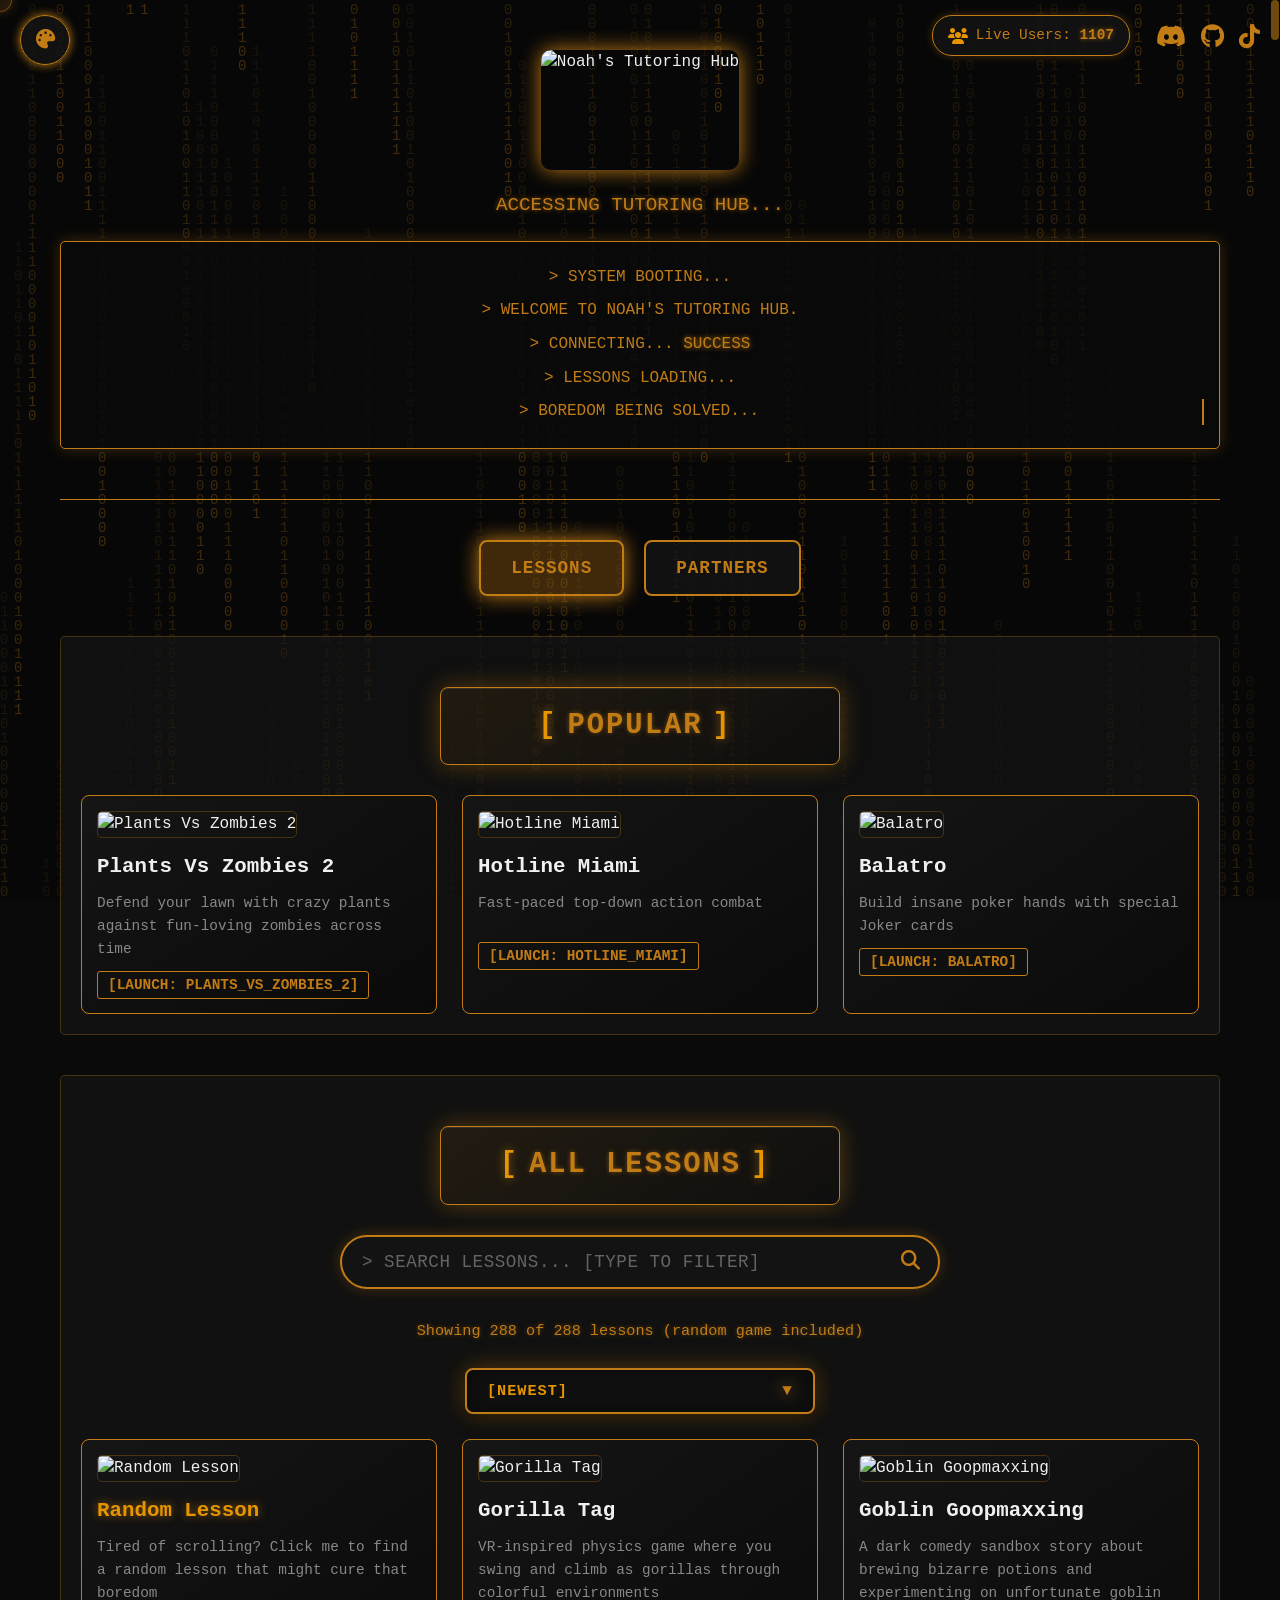
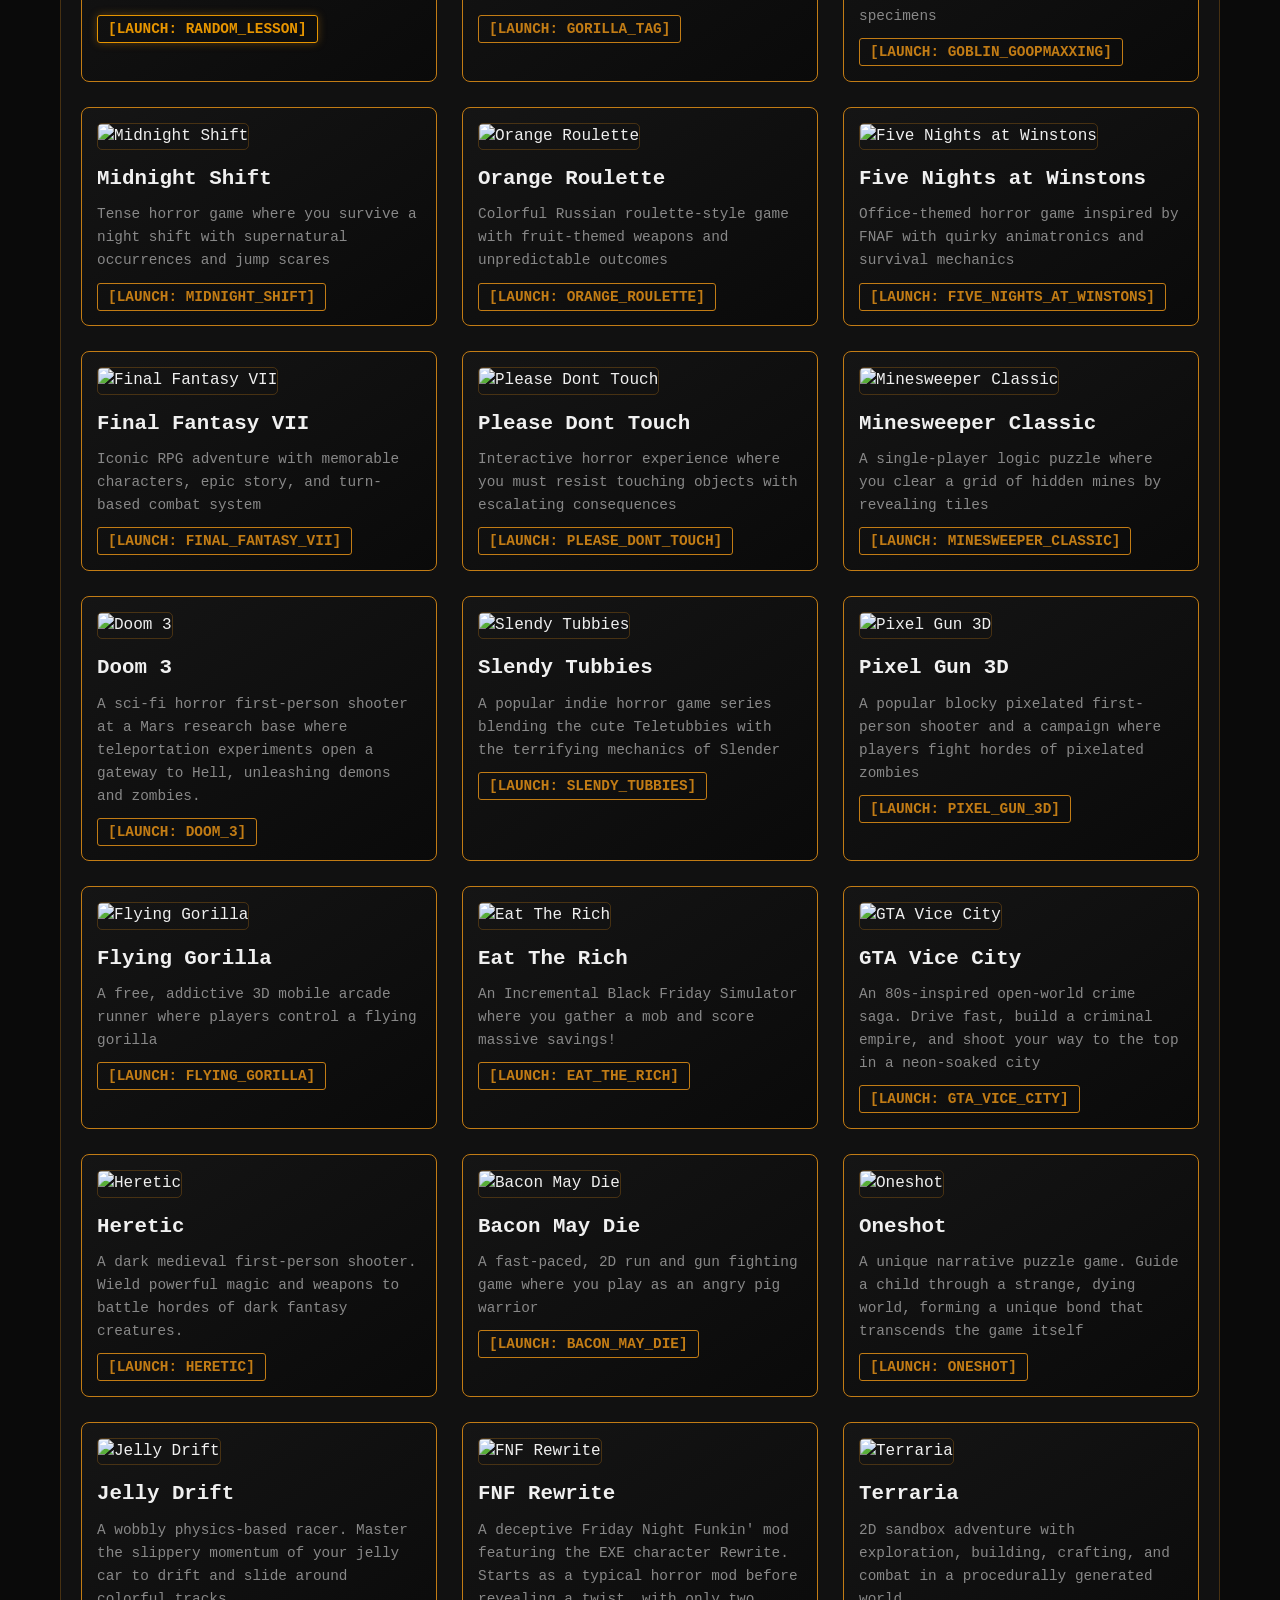
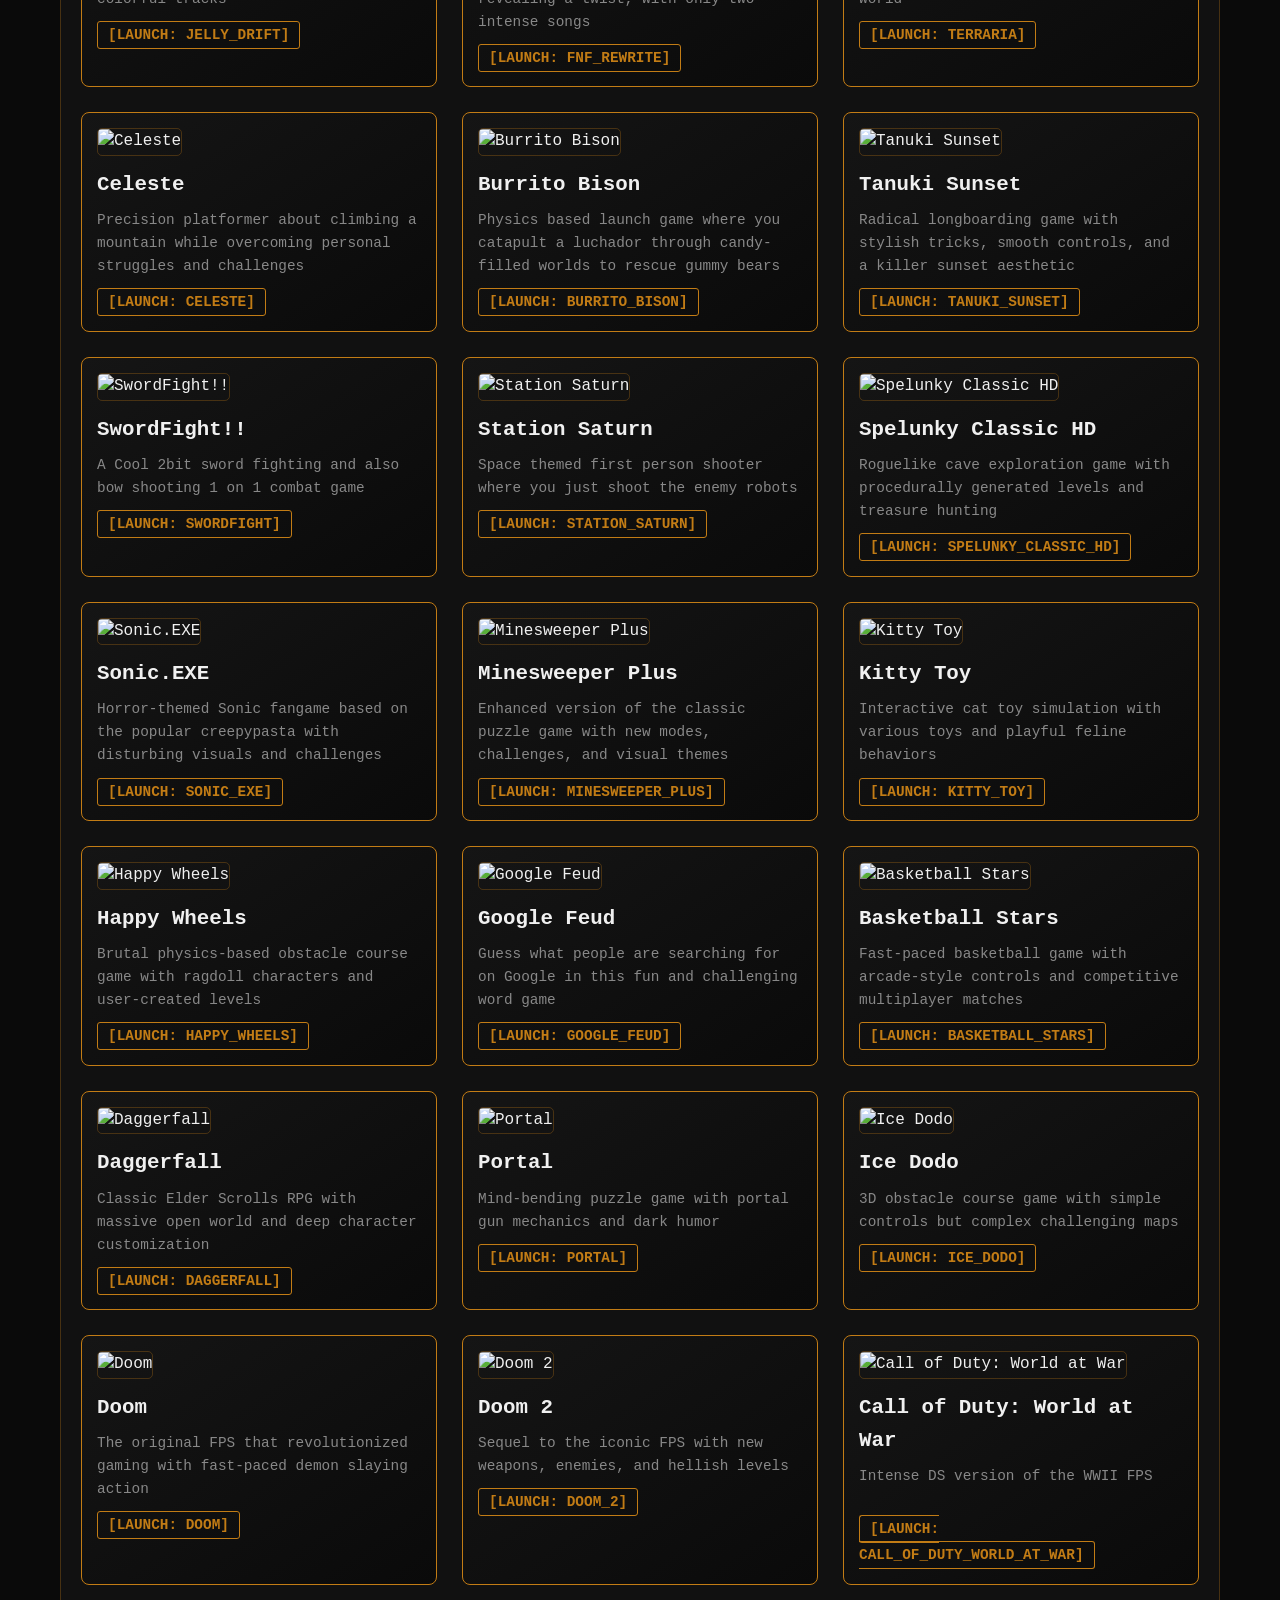
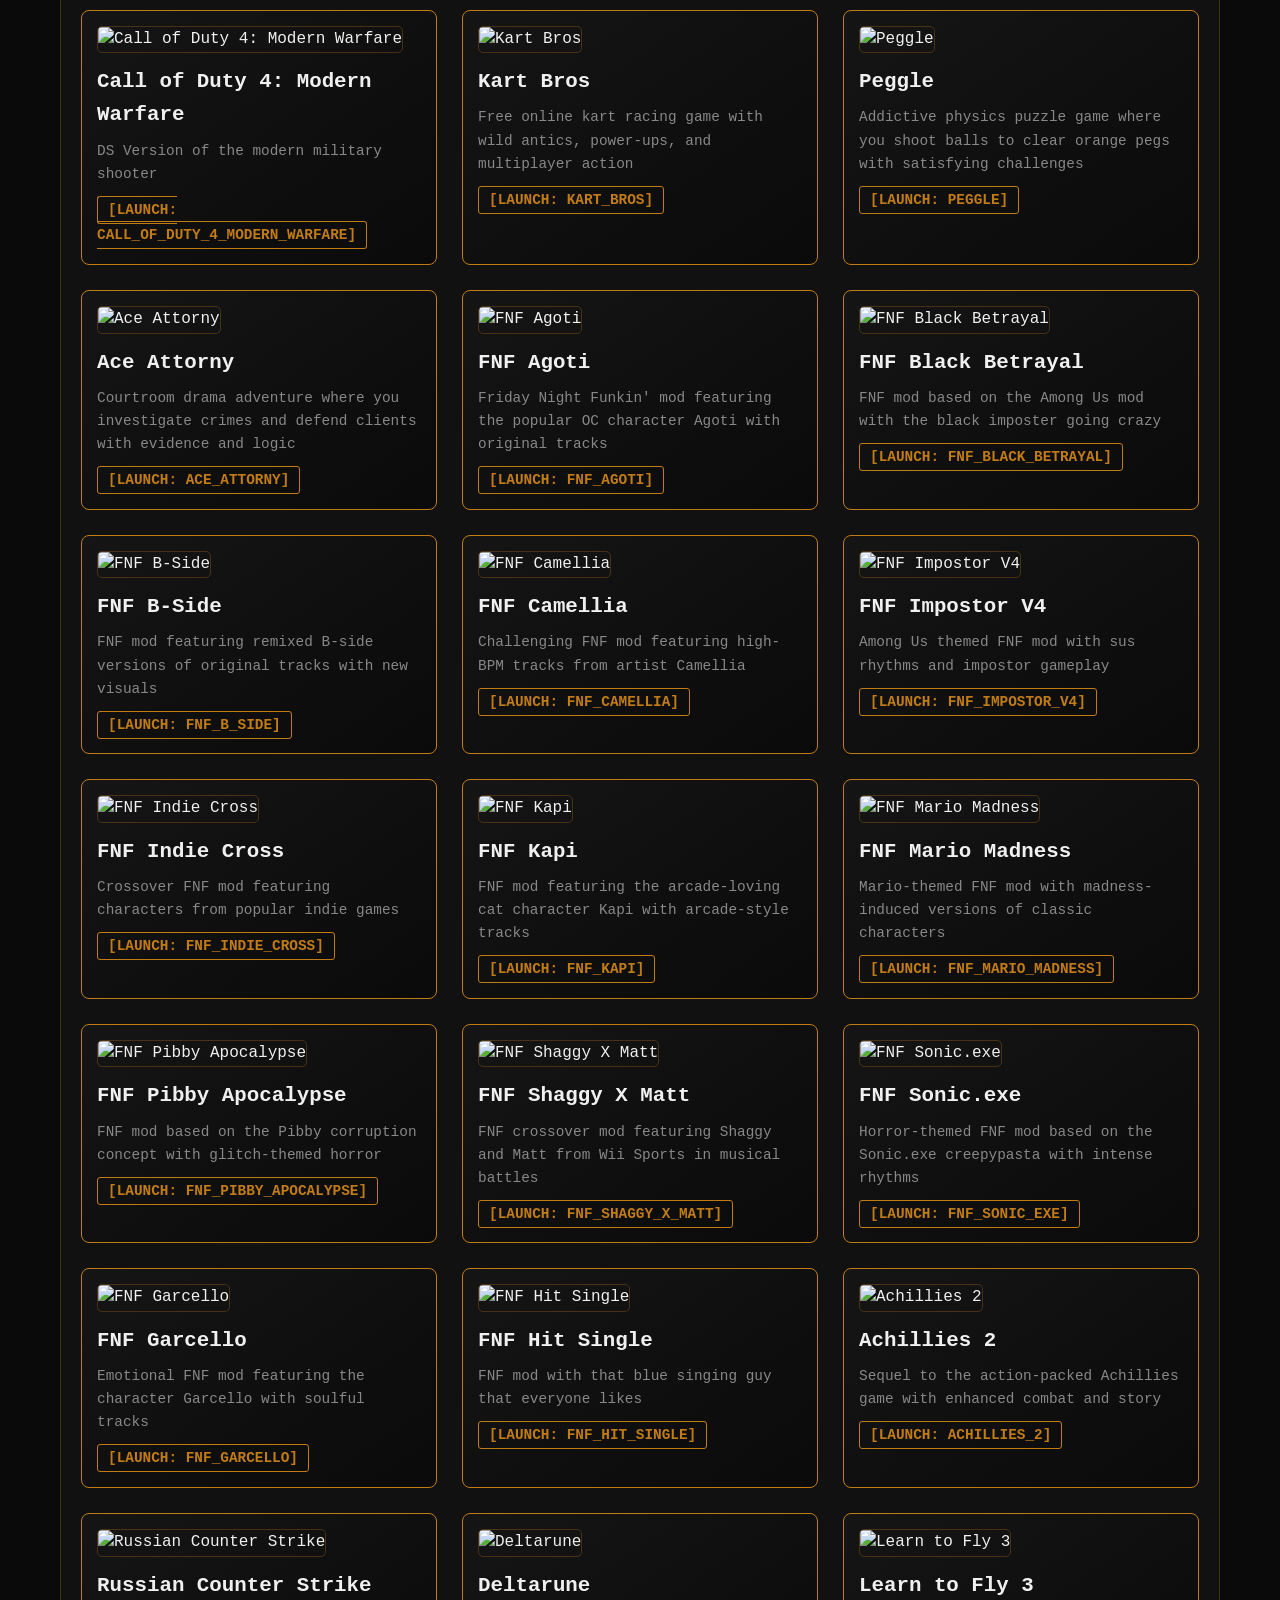
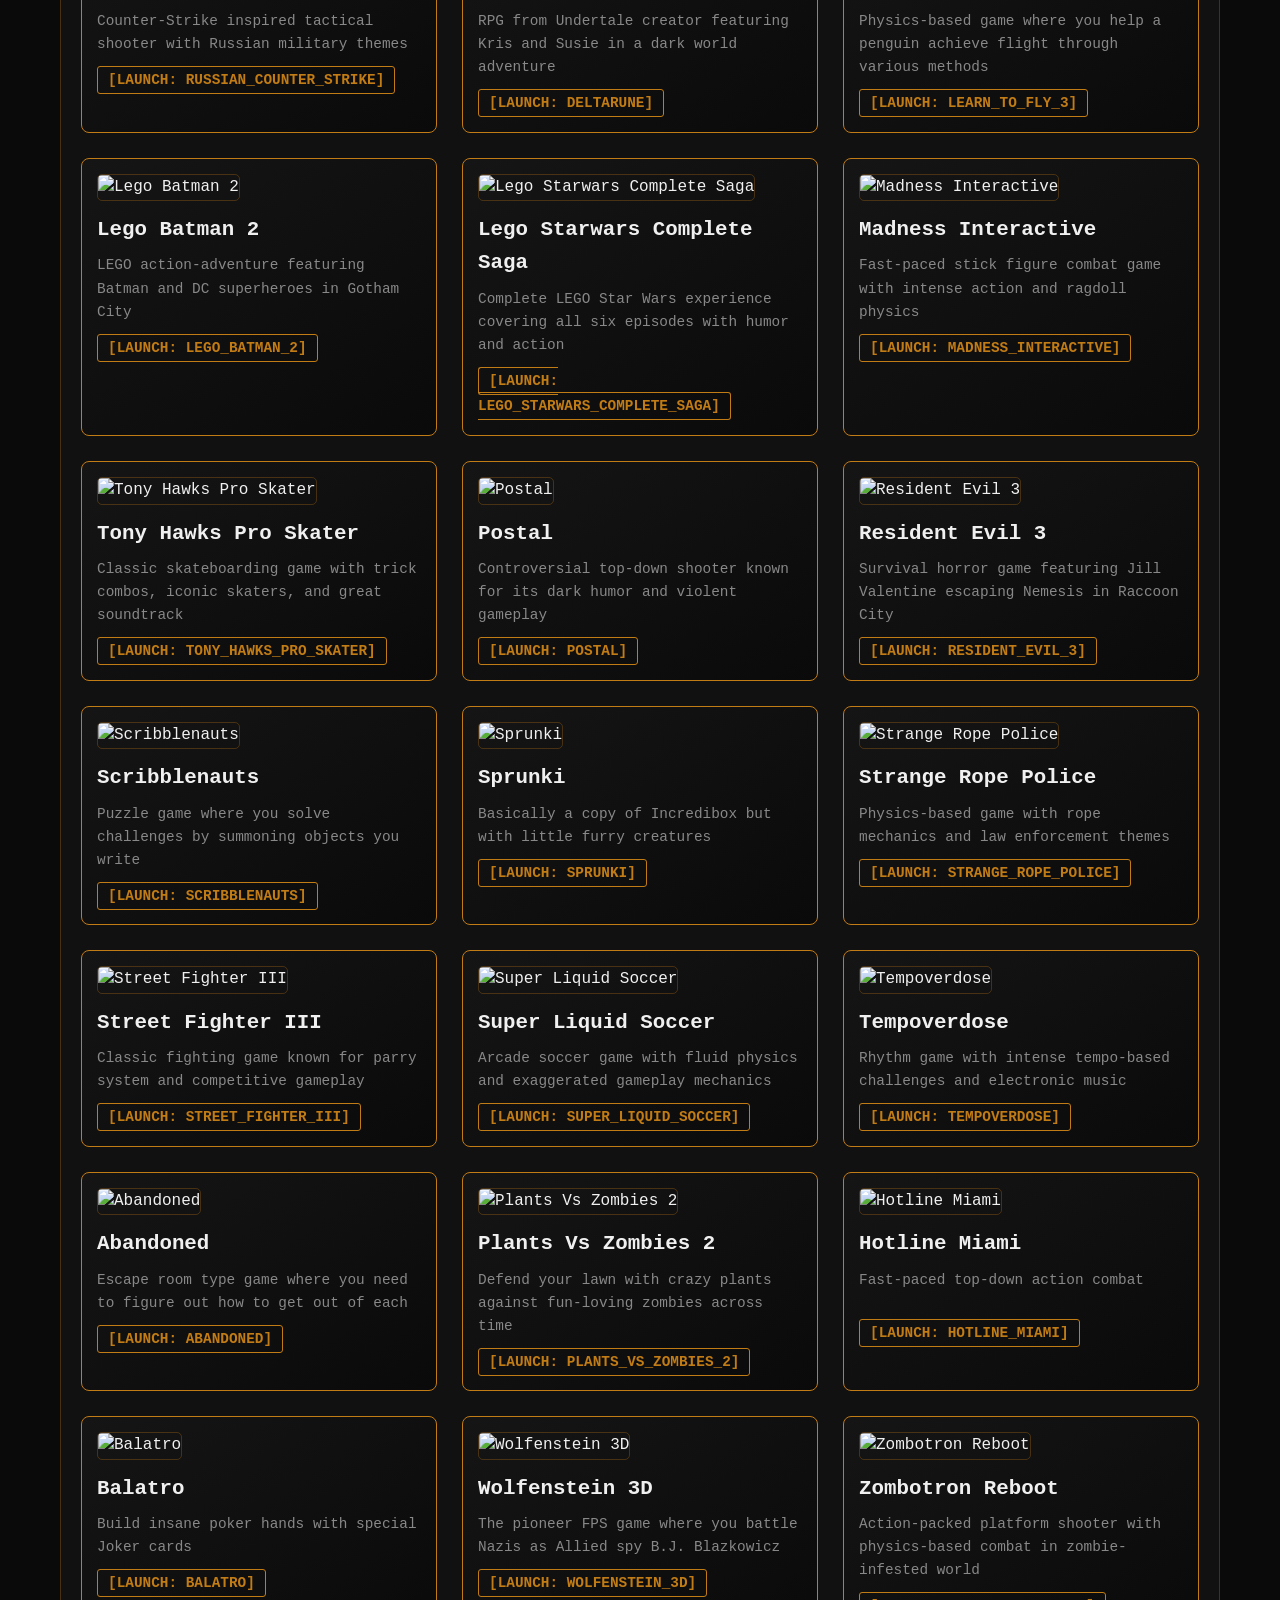
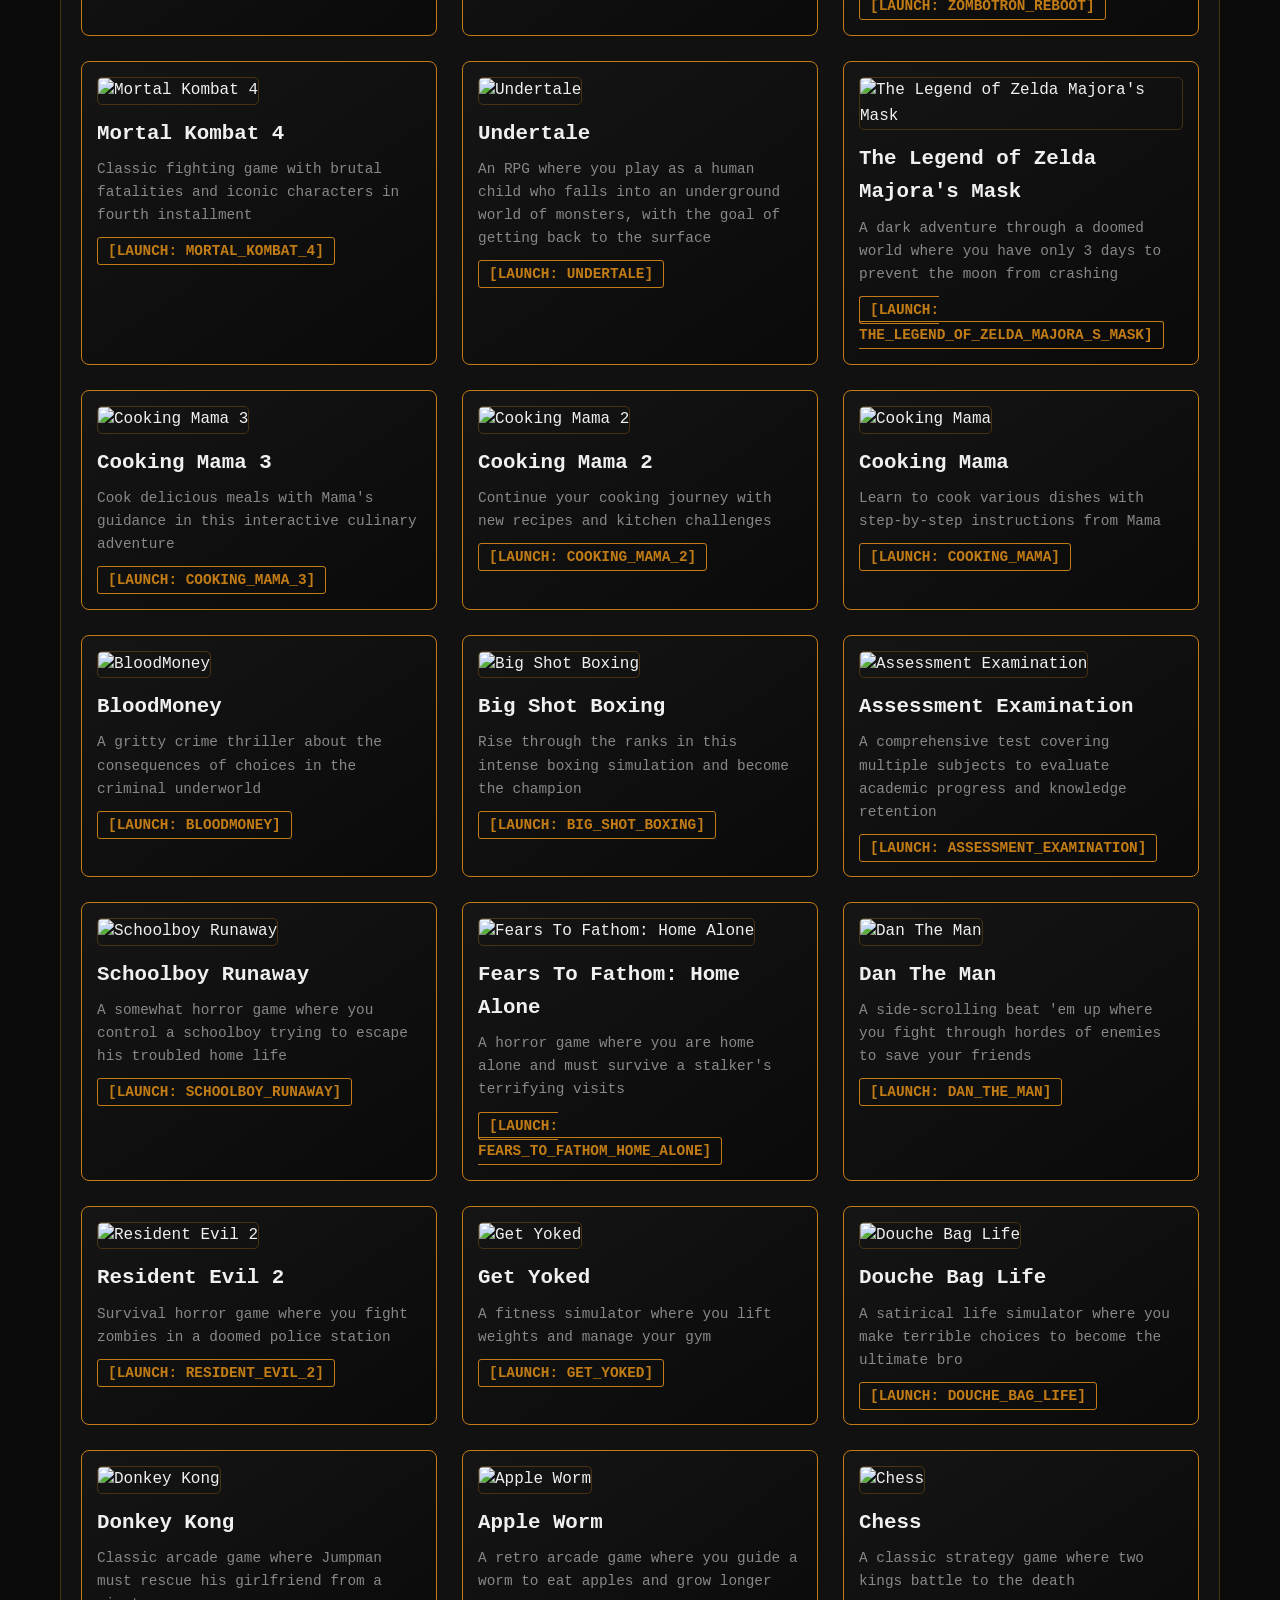
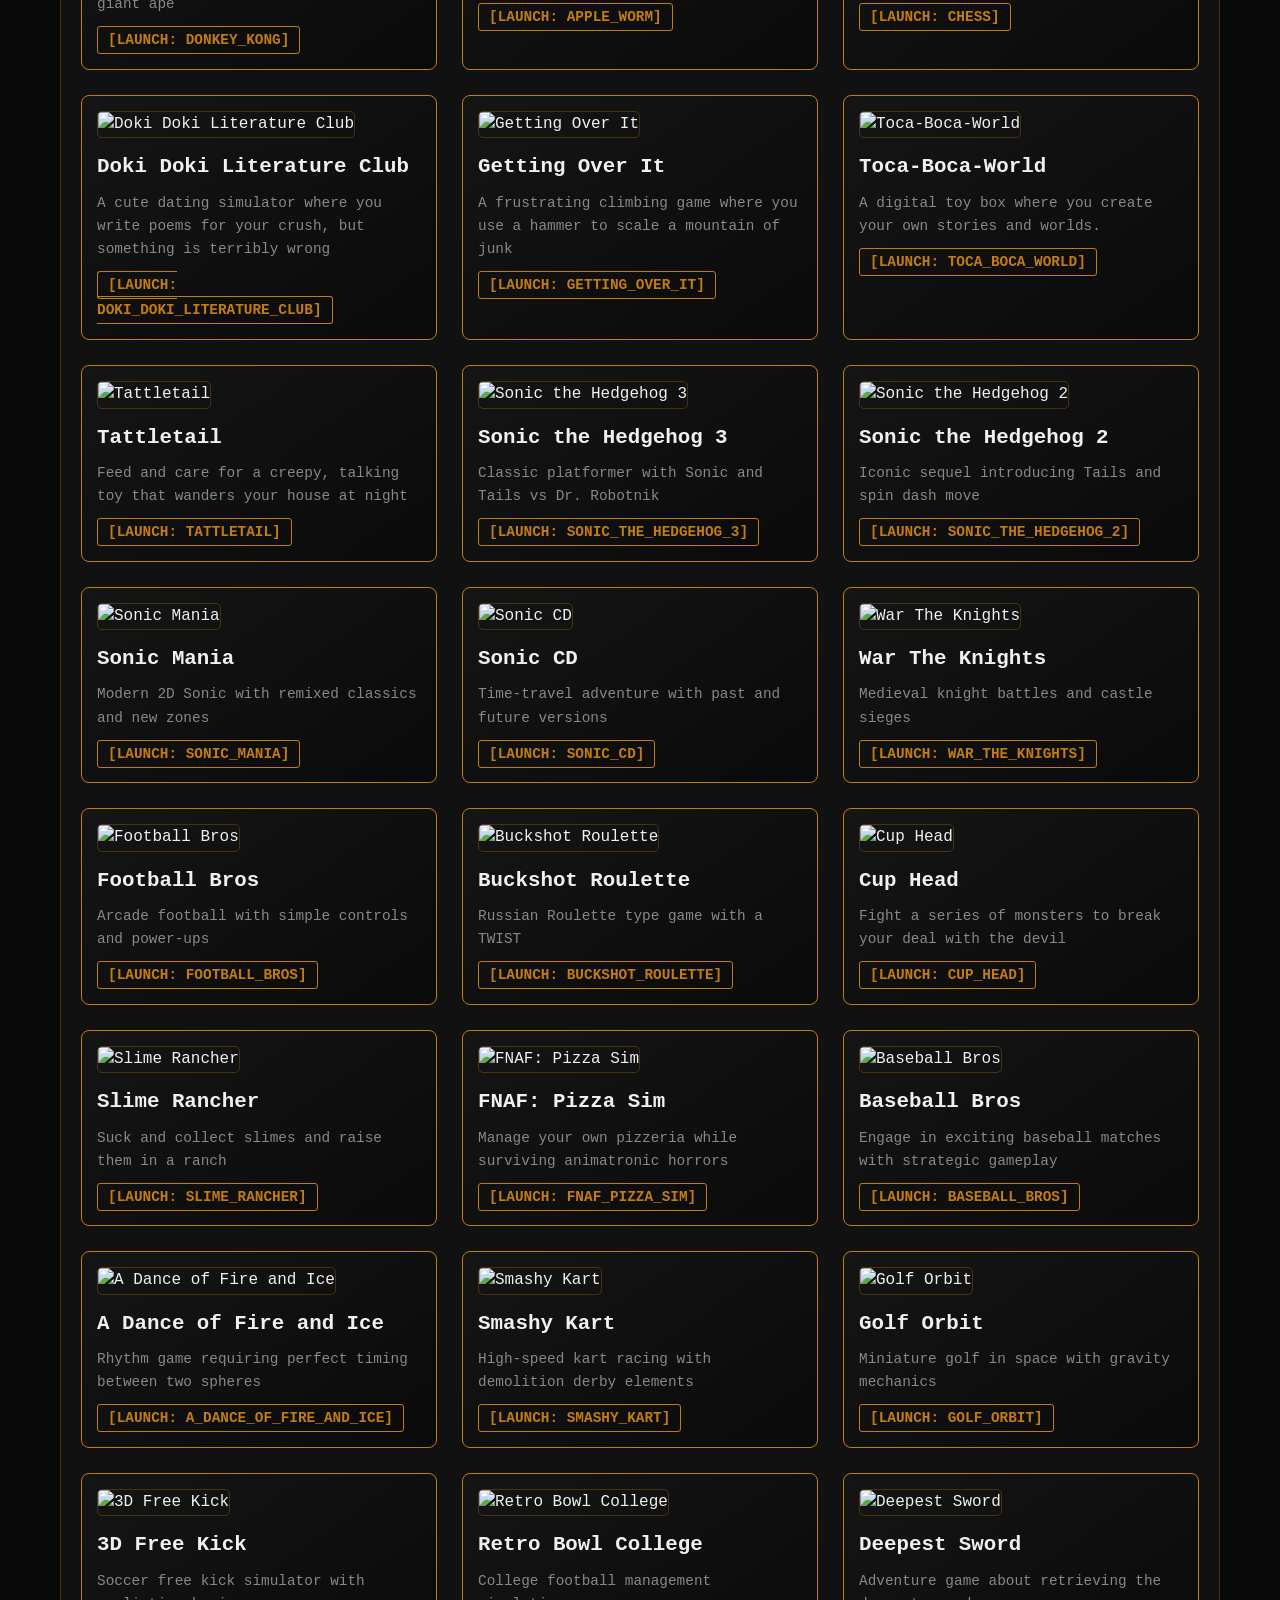
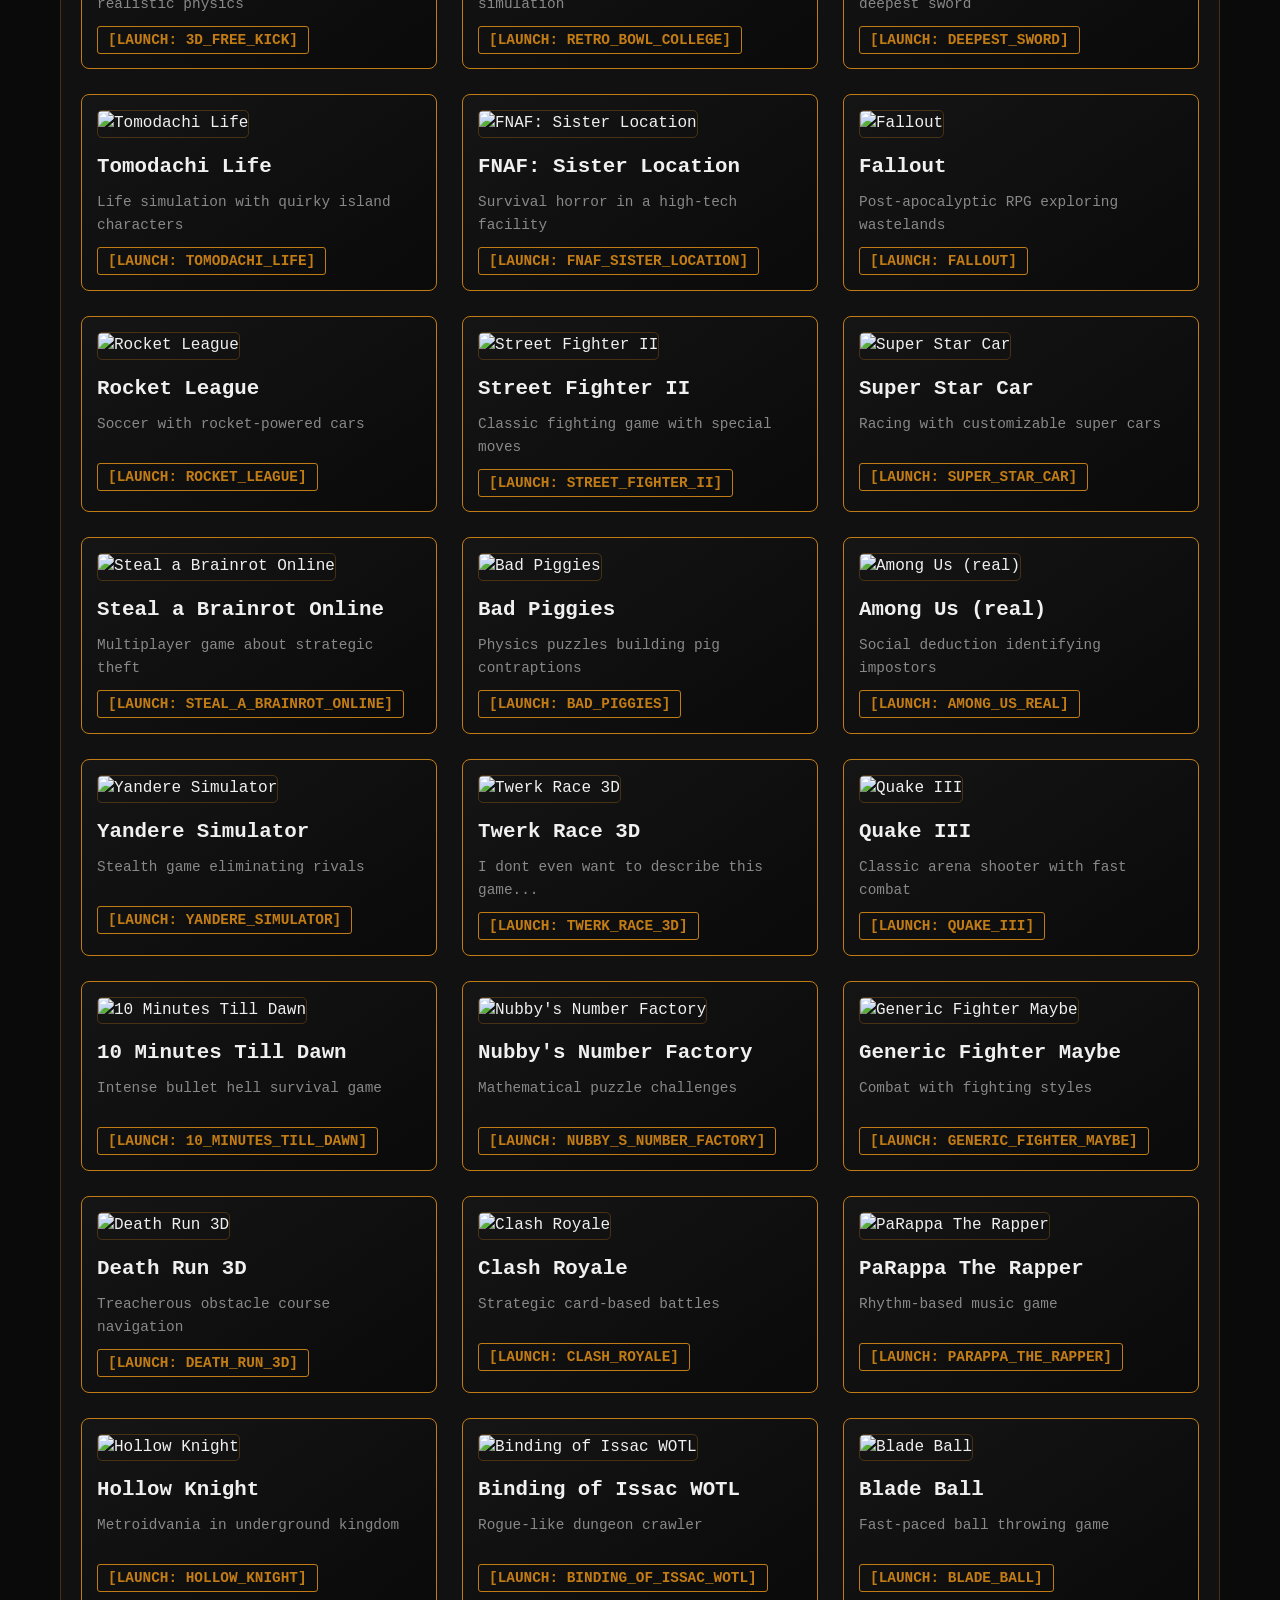
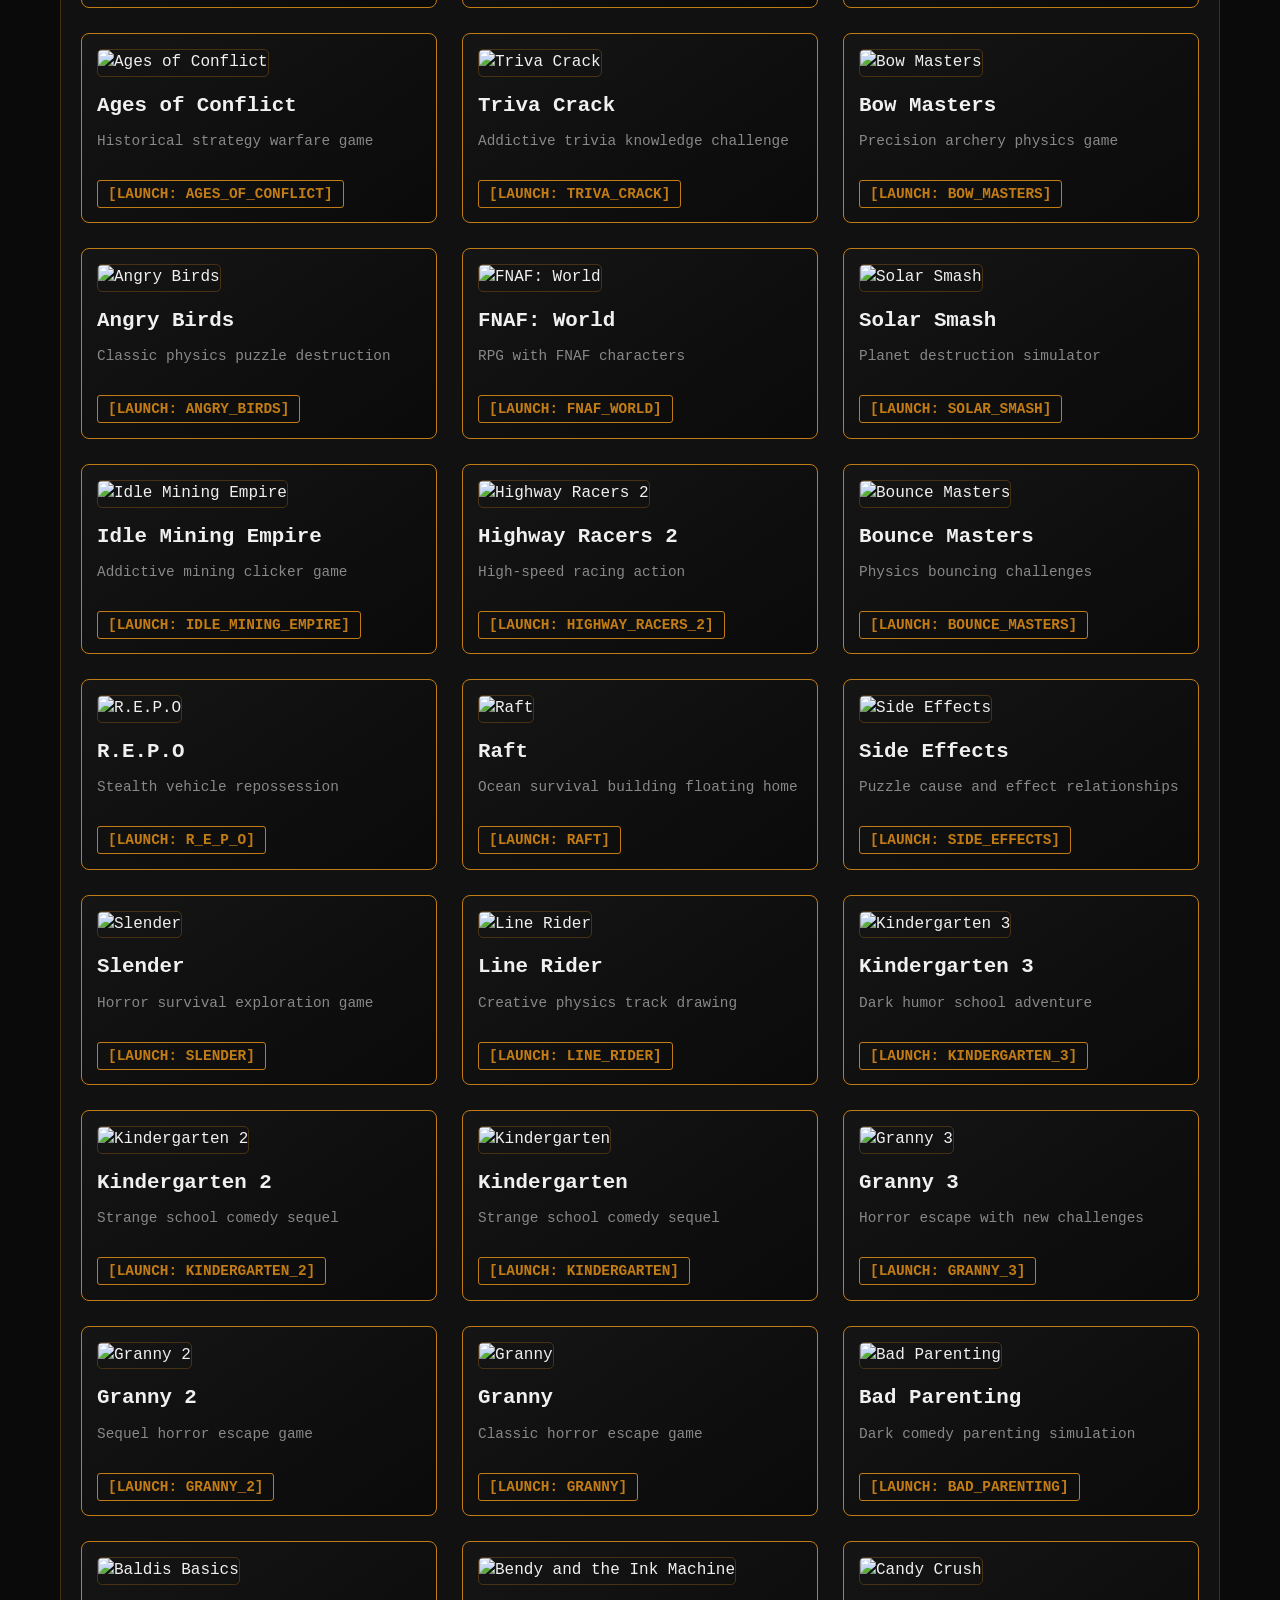
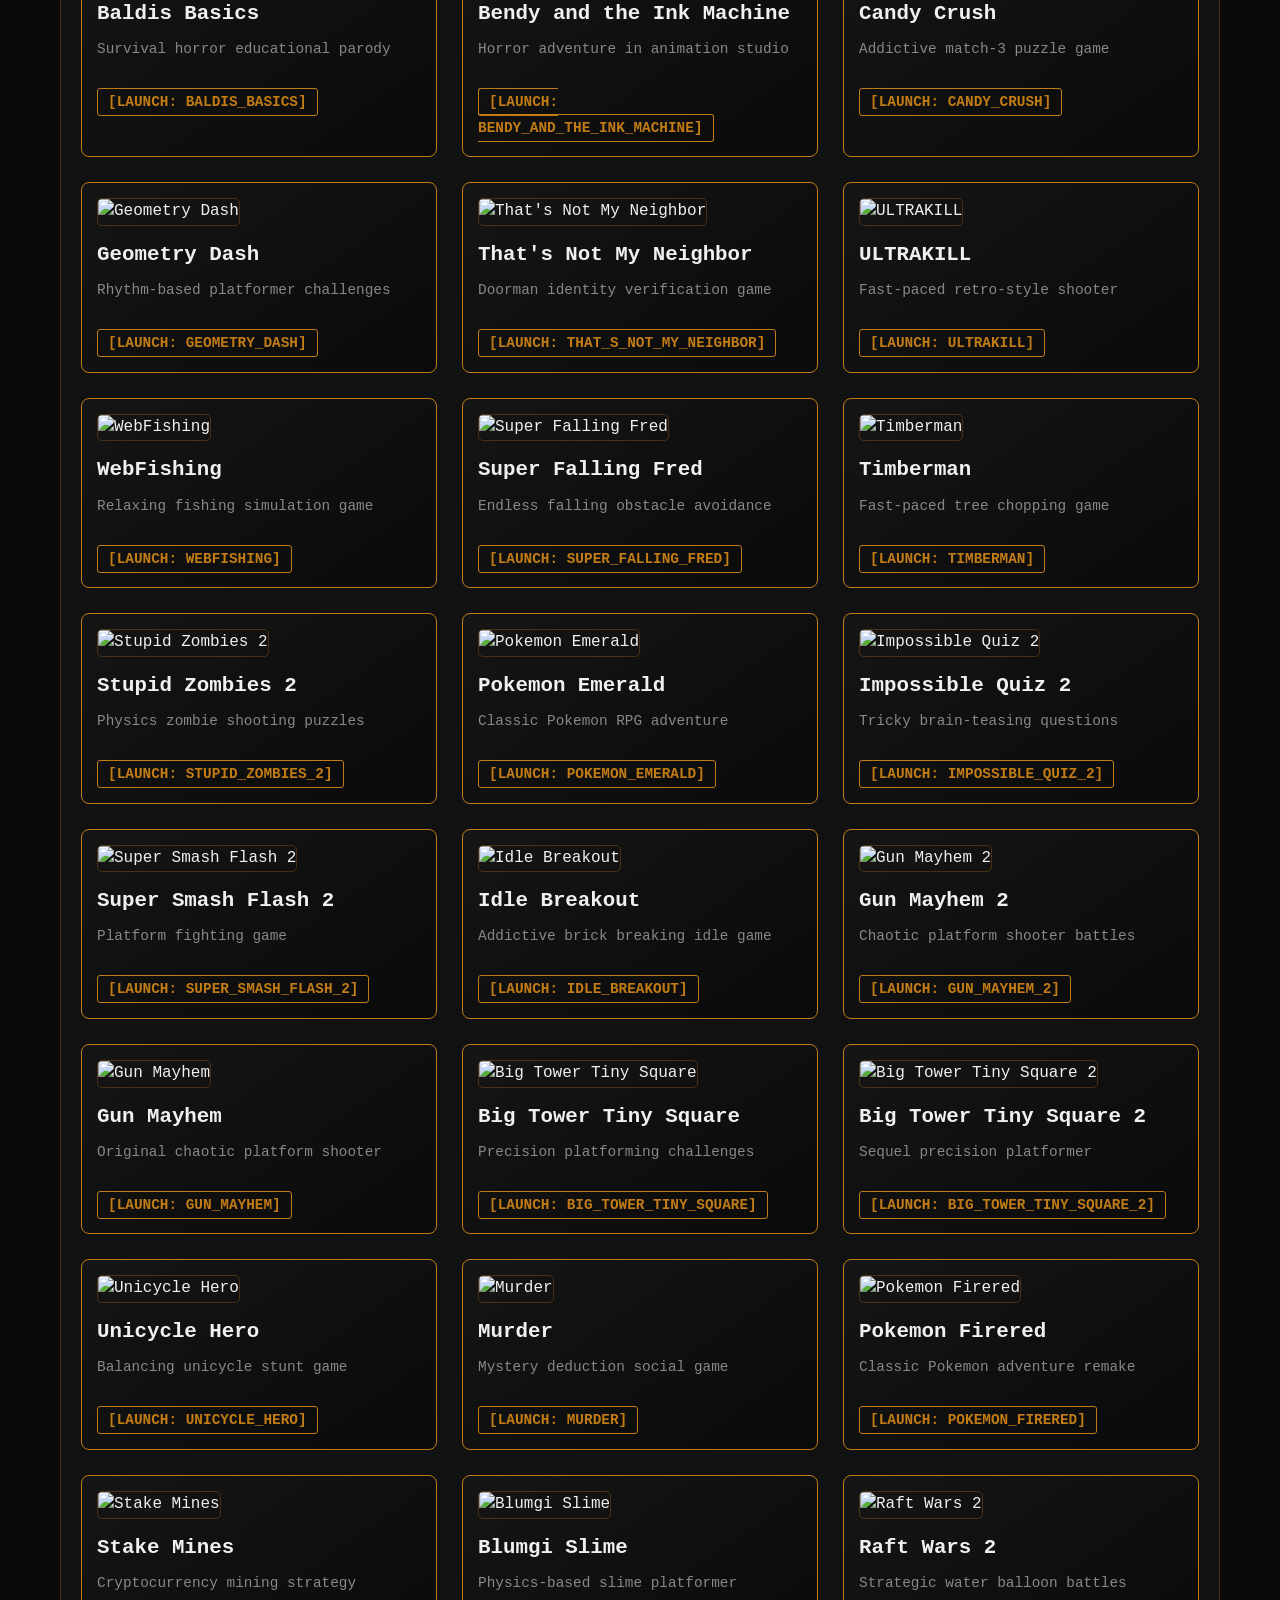
==== commit 0098b107: "Improve search and game card display logic Refactor search functionality and game card generation." ====
--- a/blahblahblah.html
+++ b/blahblahblah.html
@@ -814,7 +814,6 @@
 
     <script>
         const games = [
-            { title: "Minesweeper Classic", desc: "A logic puzzle game where players clear a grid of hidden mines by revealing squares", url: "https://raw.githack.com/NoahsAmazingTutoringHelp/Noahs-Calculus-Tutor/master/games/162.html", image: "https://cdn.jsdelivr.net/gh/NoahsAmazingTutoringHelp/Noahs-Calculus-Tutor/images/290.jpg" },
             { title: "Gorilla Tag", desc: "VR-inspired physics game where you swing and climb as gorillas through colorful environments", url: "https://raw.githack.com/NoahsAmazingTutoringHelp/Noahs-Calculus-Tutor/master/games/161.html", image: "https://cdn.jsdelivr.net/gh/NoahsAmazingTutoringHelp/Noahs-Calculus-Tutor/images/289.jpg" },
             { title: "Goblin Goopmaxxing", desc: "A dark comedy sandbox story about brewing bizarre potions and experimenting on unfortunate goblin specimens", url: "https://raw.githack.com/NoahsAmazingTutoringHelp/Noahs-Calculus-Tutor/master/games/160.html", image: "https://cdn.jsdelivr.net/gh/NoahsAmazingTutoringHelp/Noahs-Calculus-Tutor/images/288.jpg" },
             { title: "Midnight Shift", desc: "Tense horror game where you survive a night shift with supernatural occurrences and jump scares", url: "https://raw.githack.com/NoahsAmazingTutoringHelp/Noahs-Calculus-Tutor/master/games/159.html", image: "https://cdn.jsdelivr.net/gh/NoahsAmazingTutoringHelp/Noahs-Calculus-Tutor/images/287.jpg" },
@@ -1103,6 +1102,57 @@
             { title: "Monkey Mart", desc: "Store management tycoon", url: "https://noahsamazingtutoringhelp.github.io/AmazingAlgebraHelper/", image: "https://cdn.jsdelivr.net/gh/NoahsAmazingTutoringHelp/Noahs-Calculus-Tutor/images/184.jpg" },
             { title: "Short Ride", desc: "Quick racing challenges", url: "https://raw.githack.com/NoahsAmazingTutoringHelp/Noahs-Calculus-Tutor/master/games/62.html", image: "https://cdn.jsdelivr.net/gh/NoahsAmazingTutoringHelp/Noahs-Calculus-Tutor/images/185.jpg" }
         ];
+
+        function performSearch(searchTerm) {
+    const allContainer = document.getElementById('allLessonsGrid');
+    const searchTermLower = searchTerm.toLowerCase().trim();
+    
+    let visibleCount = 0;
+    let totalNonRandom = 0;
+
+    if (allContainer) {
+        const allNonRandomCards = allContainer.querySelectorAll('.lesson-card:not([data-random-game="true"])');
+        totalNonRandom = allNonRandomCards.length;
+
+        const randomCard = allContainer.querySelector('.lesson-card[data-random-game="true"]');
+
+        if (randomCard) {
+            if (searchTermLower === '') {
+                randomCard.style.display = 'block';
+            } else {
+                randomCard.style.display = 'none';
+            }
+        }
+
+        allNonRandomCards.forEach(card => {
+            const title = card.querySelector('.lesson-title').textContent.toLowerCase();
+            const desc = card.querySelector('.lesson-desc').textContent.toLowerCase();
+            
+            if (searchTermLower === '' || title.includes(searchTermLower) || desc.includes(searchTermLower)) {
+                card.style.display = 'block';
+                visibleCount++;
+            } else {
+                card.style.display = 'none';
+            }
+        });
+    }
+
+    const searchStats = document.getElementById('searchStats');
+    if (searchStats) {
+        if (searchTermLower === '') {
+            const randomCard = allContainer ? allContainer.querySelector('.lesson-card[data-random-game="true"]') : null;
+            const hasRandomCard = randomCard && randomCard.style.display !== 'none';
+            
+            if (hasRandomCard) {
+                searchStats.textContent = `Showing ${totalNonRandom + 1} of ${totalNonRandom + 1} lessons (random game included)`;
+            } else {
+                searchStats.textContent = `Showing ${totalNonRandom} of ${totalNonRandom} lessons`;
+            }
+        } else {
+            searchStats.textContent = `Found ${visibleCount} of ${totalNonRandom} lessons for "${searchTerm}"`;
+        }
+    }
+}
         
         function openLesson(t, u) {
     if (typeof gtag !== 'undefined') {
@@ -1252,93 +1302,24 @@
         alert('Sorry, this game is not downloadable. Try another one.');
     }
 }
-
-document.addEventListener('DOMContentLoaded', function() {
-    const searchInput = document.getElementById('searchInput');
-    const searchStats = document.getElementById('searchStats');
-    
-    if (!searchInput) return;
-    
-    function performSearch(searchTerm) {
-    const allContainer = document.getElementById('allLessonsGrid');
-    const popularContainer = document.getElementById('popularLessonsGrid');
-    const searchTermLower = searchTerm.toLowerCase().trim();
-    
-    let visibleCount = 0;
-    let totalCount = 0;
-
-    if (allContainer) {
-        const allCards = allContainer.querySelectorAll('.lesson-card:not([data-random-game="true"])');
-        totalCount = allCards.length;
-        
-        allCards.forEach(card => {
-            const title = card.querySelector('.lesson-title').textContent.toLowerCase();
-            const desc = card.querySelector('.lesson-desc').textContent.toLowerCase();
-            
-            if (searchTermLower === '' || 
-                title.includes(searchTermLower) || 
-                desc.includes(searchTermLower)) {
-                card.style.display = 'block';
-                visibleCount++;
-            } else {
-                card.style.display = 'none';
-            }
-        });
-
-        const randomCard = allContainer.querySelector('.lesson-card[data-random-game="true"]');
-        if (randomCard) {
-            randomCard.style.display = 'block';
-        }
-    }
-    
-    if (searchStats) {
-        if (searchTermLower === '') {
-            searchStats.textContent = `Showing ${totalCount + 1} of ${totalCount + 1} lessons (including random)`;
-        } else {
-            searchStats.textContent = `Found ${visibleCount} of ${totalCount} lessons for "${searchTerm}" (random game always shown)`;
-        }
-    }
-}
-    
-    setTimeout(updateSearchStats, 100);
-    
-    const sortSelect = document.getElementById('sortSelect');
-    if (sortSelect) {
-        sortSelect.addEventListener('change', function() {
-            setTimeout(() => {
-                if (searchInput.value) {
-                    performSearch(searchInput.value);
-                } else {
-                    updateSearchStats();
-                }
-            }, 100);
-        });
-    }
-});
-        
+   
         function generateGameCards() {
     const popularContainer = document.getElementById('popularLessonsGrid');
     const allContainer = document.getElementById('allLessonsGrid');
     
     popularContainer.innerHTML = '';
     allContainer.innerHTML = '';
-    
-    const randomGame = getRandomGame();
-    const randomCard = createGameCard(randomGame, true);
-    allContainer.appendChild(randomCard);
-    
+
     const popularGames = games.filter(game => game.popular);
     popularGames.forEach(game => {
         const gameCard = createGameCard(game);
         popularContainer.appendChild(gameCard);
     });
-    
-    originalGamesOrder.forEach(game => {
-        const gameCard = createGameCard(game);
-        allContainer.appendChild(gameCard);
-    });
-    
-    updateSearchStats();
+
+    originalGamesOrder = [...games];
+    
+    applySorting();
+    
     initCursorHover();
     startImageFlash();
 }
@@ -1392,9 +1373,22 @@
 }
         
         function updateSearchStats() {
-            const cards = document.querySelectorAll('#allLessonsGrid .lesson-card');
-            document.getElementById('searchStats').textContent = `Showing ${cards.length} of ${cards.length} lessons`;
-        }
+    const allContainer = document.getElementById('allLessonsGrid');
+    if (!allContainer) return;
+    
+    const nonRandomCards = document.querySelectorAll('#allLessonsGrid .lesson-card:not([data-random-game="true"])');
+    const randomCard = allContainer.querySelector('.lesson-card[data-random-game="true"]');
+    const hasRandomCard = randomCard && randomCard.style.display !== 'none';
+    
+    const searchStats = document.getElementById('searchStats');
+    if (searchStats) {
+        if (hasRandomCard) {
+            searchStats.textContent = `Showing ${nonRandomCards.length + 1} of ${nonRandomCards.length + 1} lessons (random game included)`;
+        } else {
+            searchStats.textContent = `Showing ${nonRandomCards.length} of ${nonRandomCards.length} lessons`;
+        }
+    }
+}
         
         function initCursorHover() {
             const interactive = document.querySelectorAll('.lesson-card');
@@ -1562,7 +1556,17 @@
 function applySorting() {
     const sortedGames = sortGames(currentSortMethod);
     const allContainer = document.getElementById('allLessonsGrid');
+    
+    const searchInput = document.getElementById('searchInput');
+    const searchTerm = searchInput ? searchInput.value : '';
+    
     allContainer.innerHTML = '';
+    
+    if (currentSortMethod === 'default') {
+        const randomGame = getRandomGame();
+        const randomCard = createGameCard(randomGame, true);
+        allContainer.appendChild(randomCard);
+    }
     
     sortedGames.forEach(game => {
         const gameCard = createGameCard(game);
@@ -1570,12 +1574,11 @@
     });
     
     initCursorHover();
-    updateSearchStats();
-    
-    const searchInput = document.getElementById('searchInput');
-    if (searchInput.value) {
-        const searchEvent = new Event('input');
-        searchInput.dispatchEvent(searchEvent);
+    
+    if (searchTerm) {
+        performSearch(searchTerm);
+    } else {
+        updateSearchStats();
     }
     
     if (typeof gtag !== 'undefined') {
@@ -1638,29 +1641,21 @@
     applySorting();
 });
 
-function updateGameDisplay(sortedGames) {
-    const allContainer = document.getElementById('allLessonsGrid');
-    allContainer.innerHTML = '';
-    
-    sortedGames.forEach(game => {
-        const gameCard = createGameCard(game);
-        allContainer.appendChild(gameCard);
-    });
-    
-    initCursorHover();
-    
-    const visibleCards = document.querySelectorAll('#allLessonsGrid .lesson-card:not([style*="display: none"])').length;
-    const totalCards = sortedGames.length;
-    document.getElementById('searchStats').textContent = `Showing ${visibleCards} of ${totalCards} lessons`;
-    
-    if (typeof gtag !== 'undefined') {
-        gtag('event', 'game_sort', {
-            'event_category': 'engagement',
-            'event_label': currentSortMethod,
-            'value': sortedGames.length
+document.addEventListener('DOMContentLoaded', function() {
+    const sortSelect = document.getElementById('sortSelect');
+    
+    if (sortSelect) {
+        sortSelect.addEventListener('change', function(e) {
+            currentSortMethod = e.target.value;
+            const sortedGames = sortGames(currentSortMethod);
+            updateGameDisplay(sortedGames);
         });
     }
-}
+    
+    currentSortMethod = 'default';
+    const sortedGames = sortGames(currentSortMethod);
+    updateGameDisplay(sortedGames);
+});
 
 document.addEventListener('DOMContentLoaded', function() {
     const sortSelect = document.getElementById('sortSelect');
@@ -2447,6 +2442,26 @@
         flashInterval = null;
     }
 }
+
+const searchInput = document.getElementById('searchInput');
+if (searchInput) {
+    searchInput.addEventListener('input', function(e) {
+        performSearch(e.target.value);
+    });
+
+    const sortSelect = document.getElementById('sortSelect');
+    if (sortSelect) {
+        sortSelect.addEventListener('change', function() {
+            setTimeout(() => {
+                if (searchInput.value) {
+                    performSearch(searchInput.value);
+                } else {
+                    updateSearchStats();
+                }
+            }, 100);
+        });
+    }
+}
     </script>
 </body>
 </html>
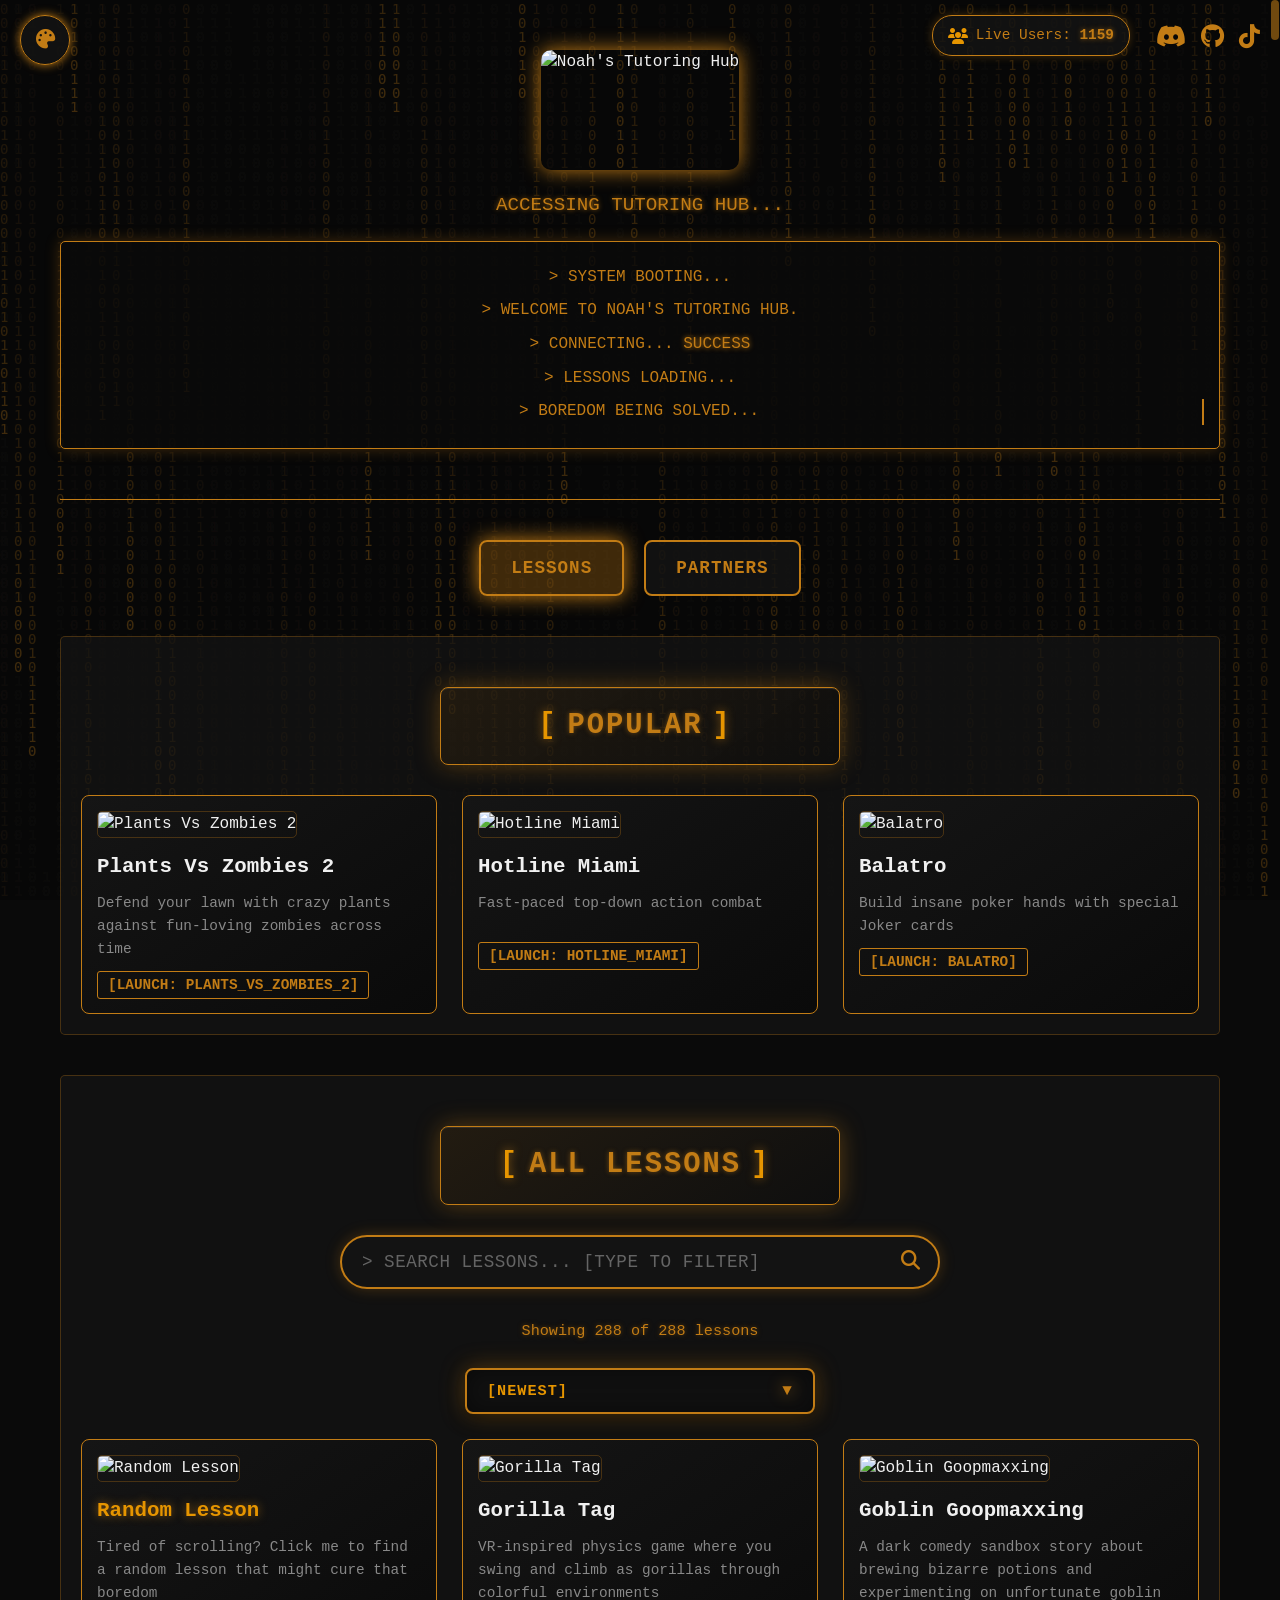
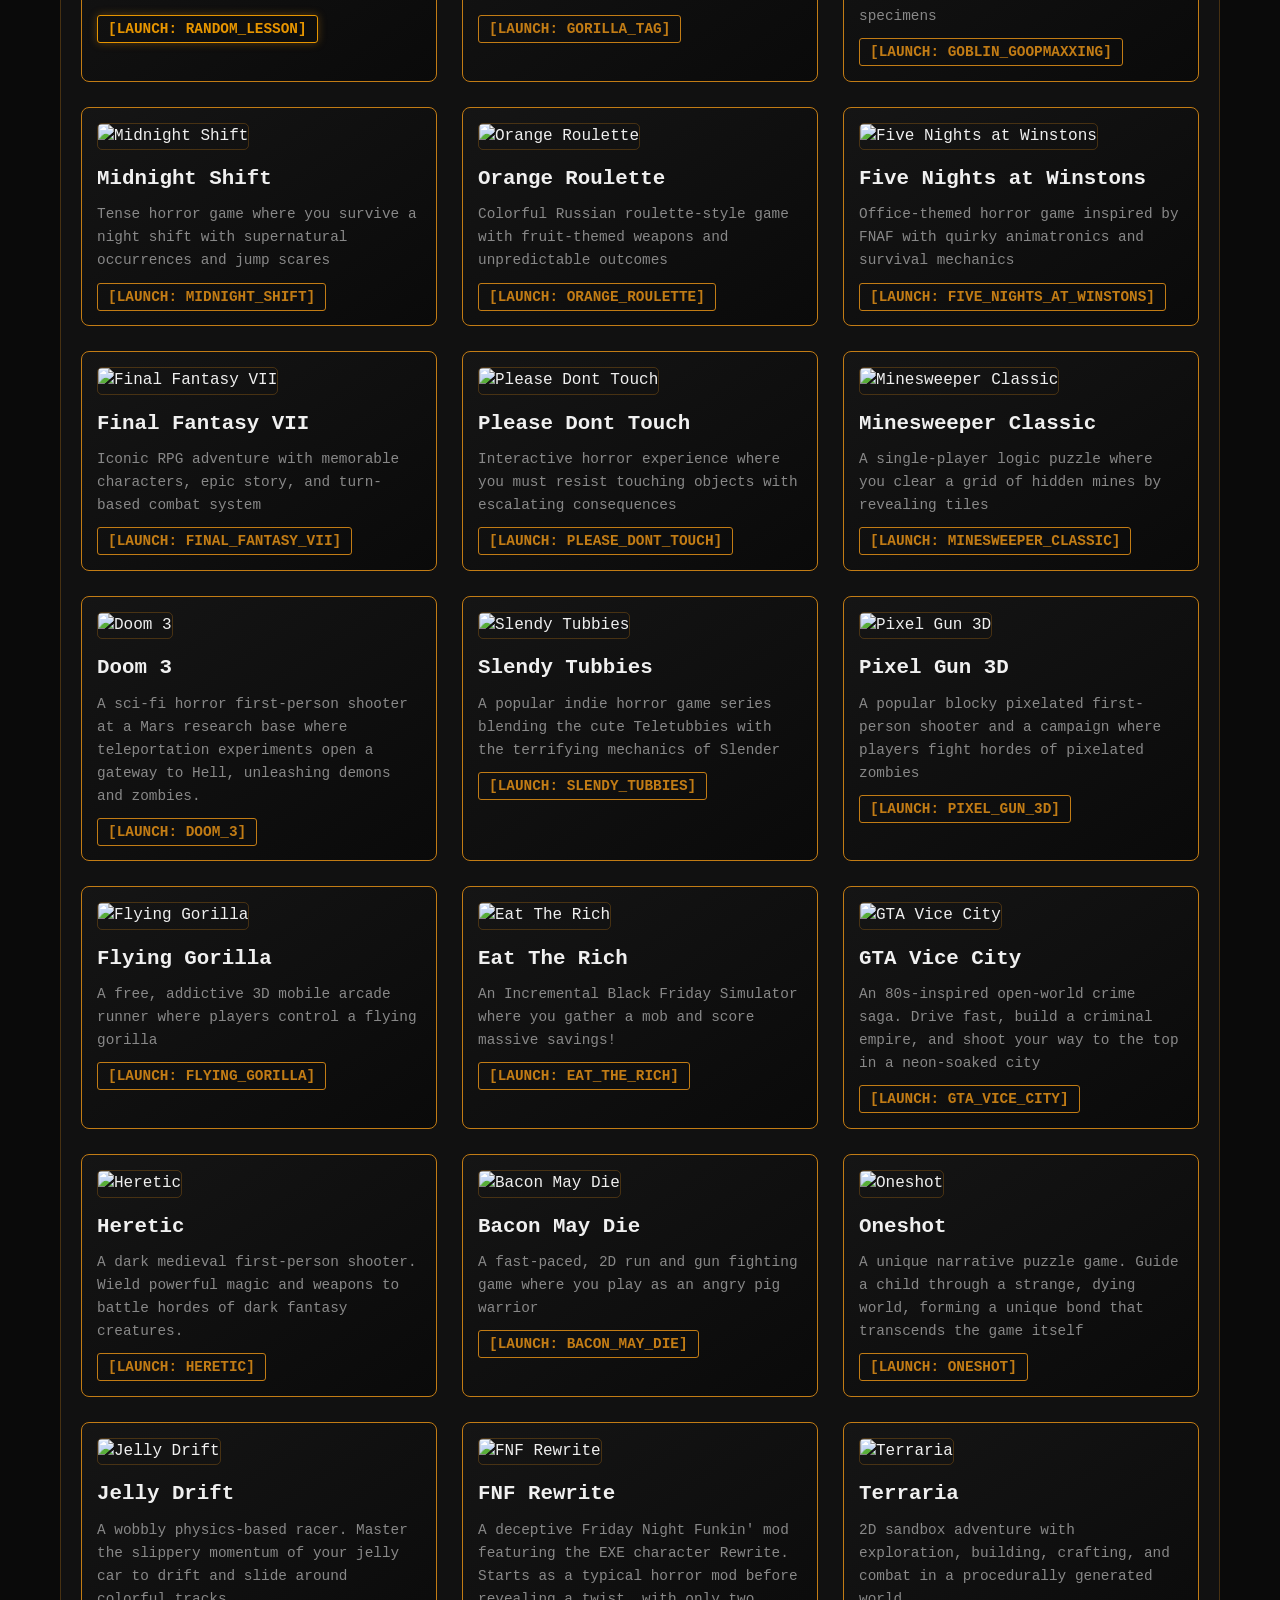
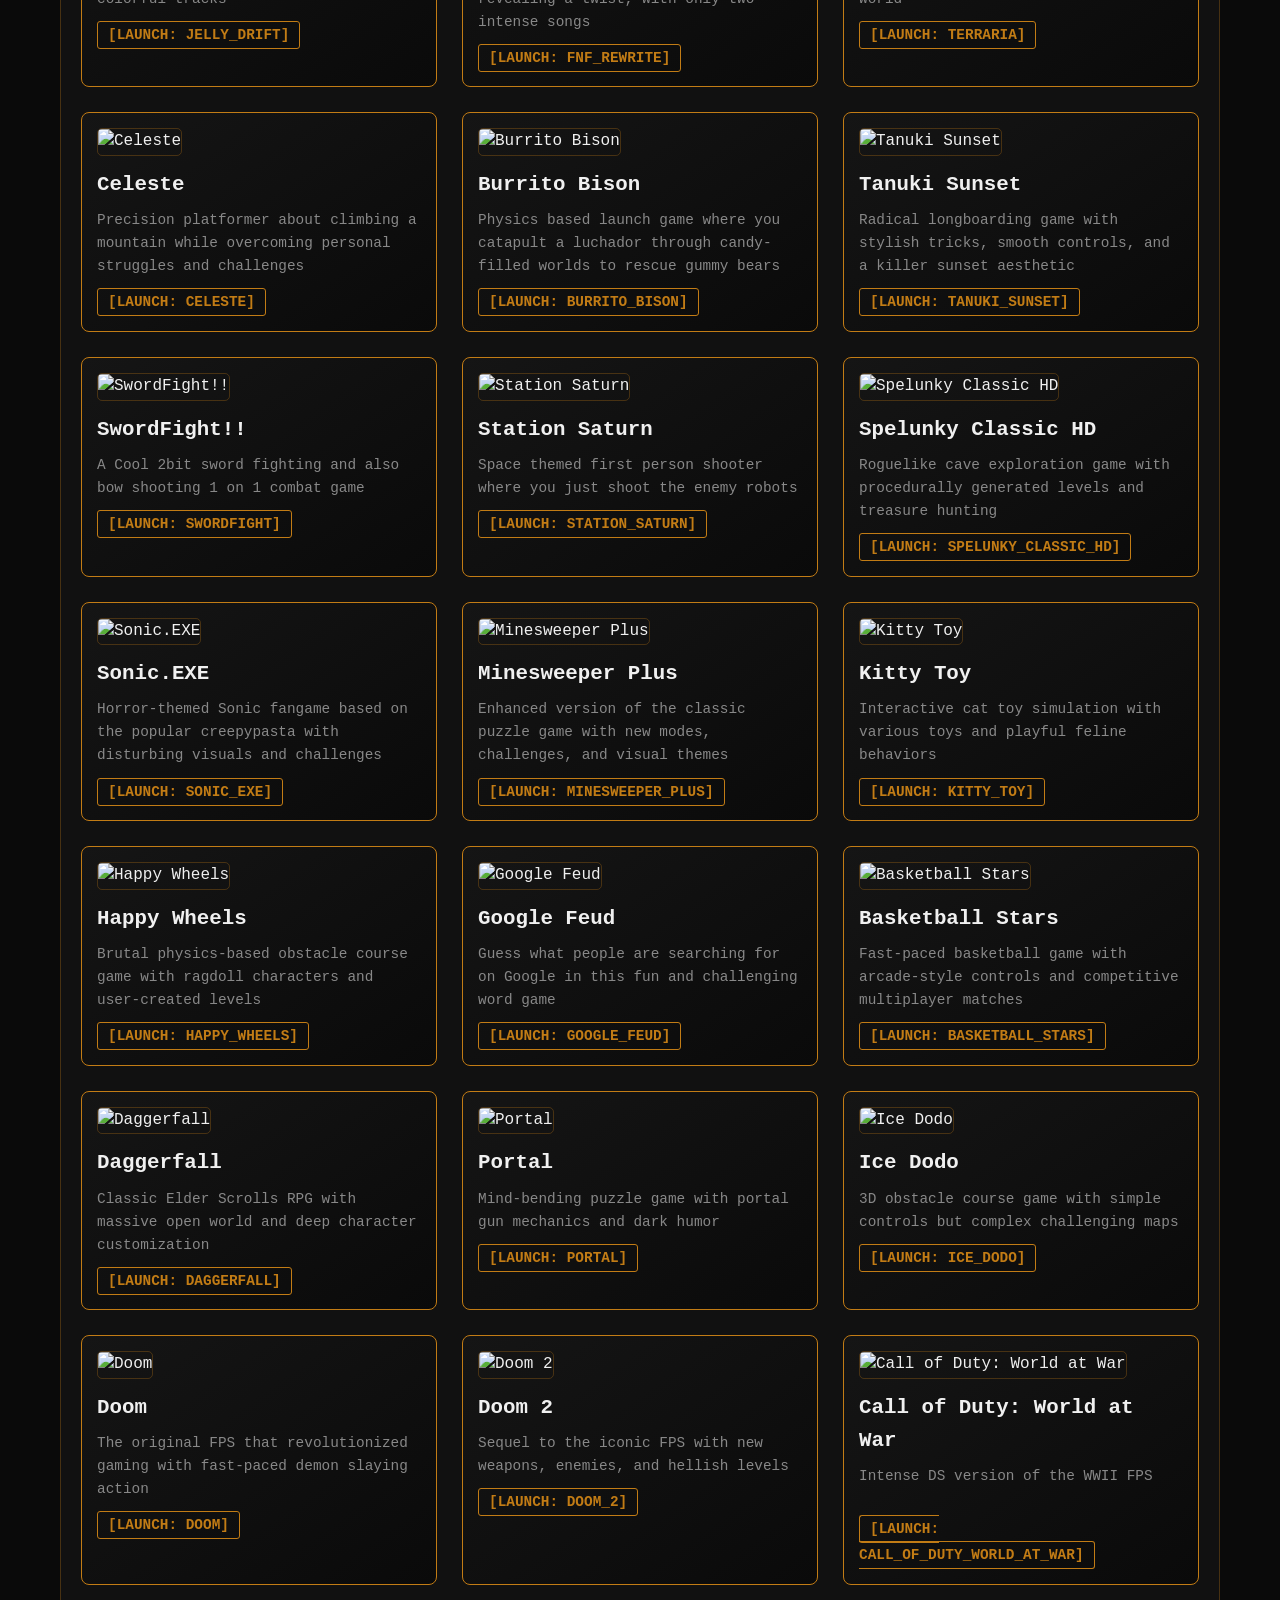
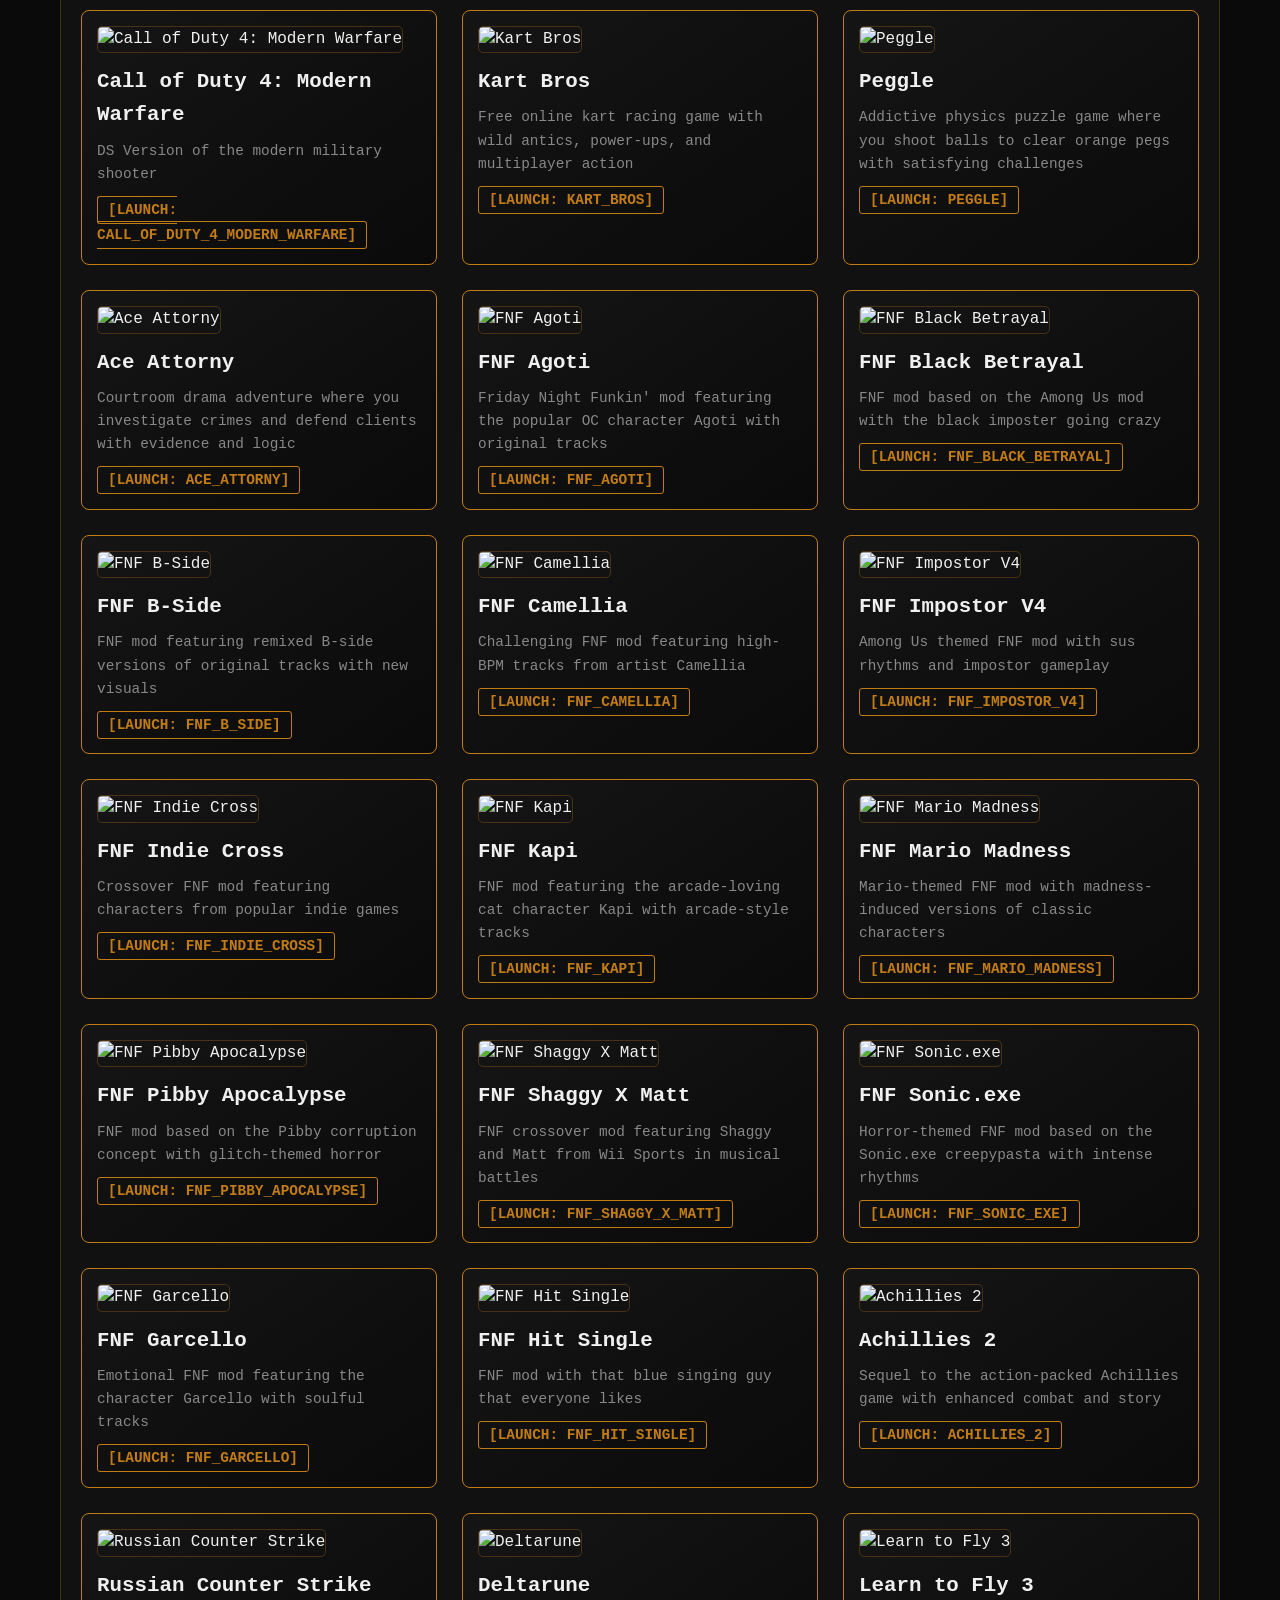
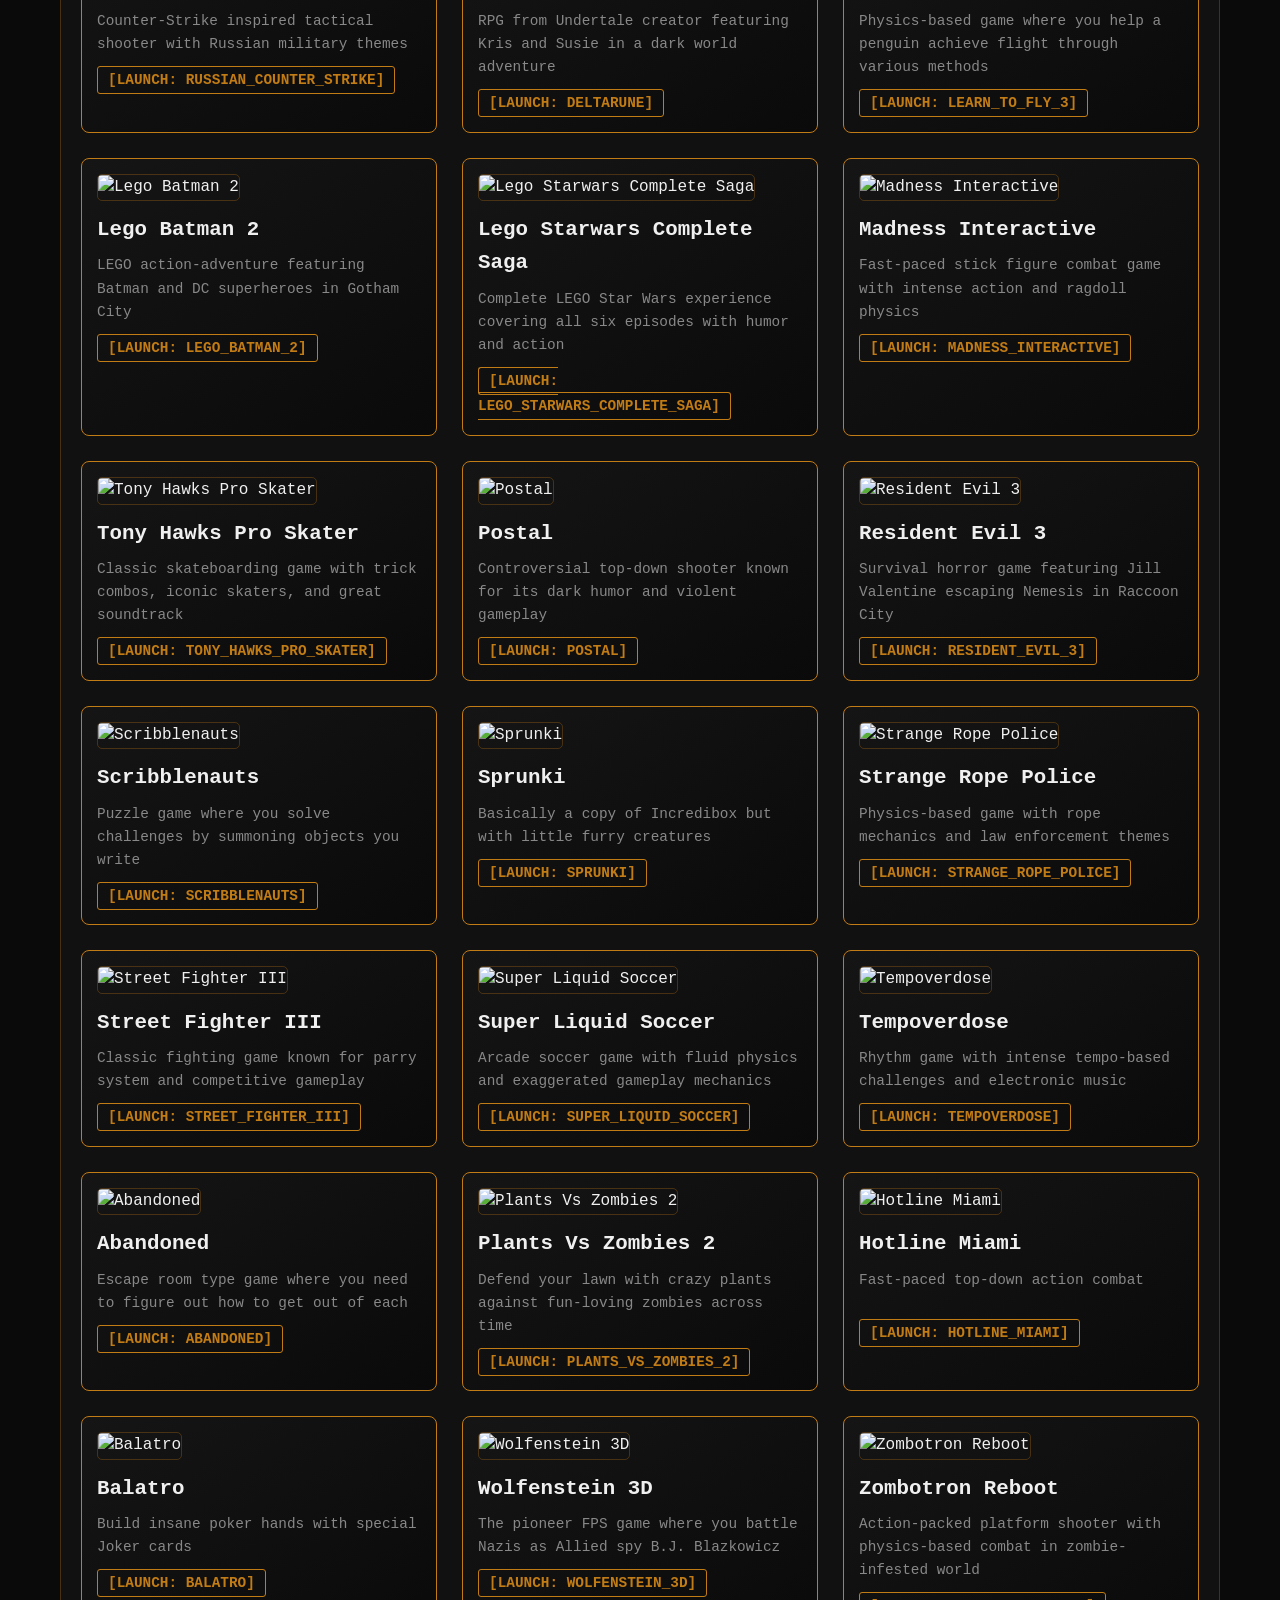
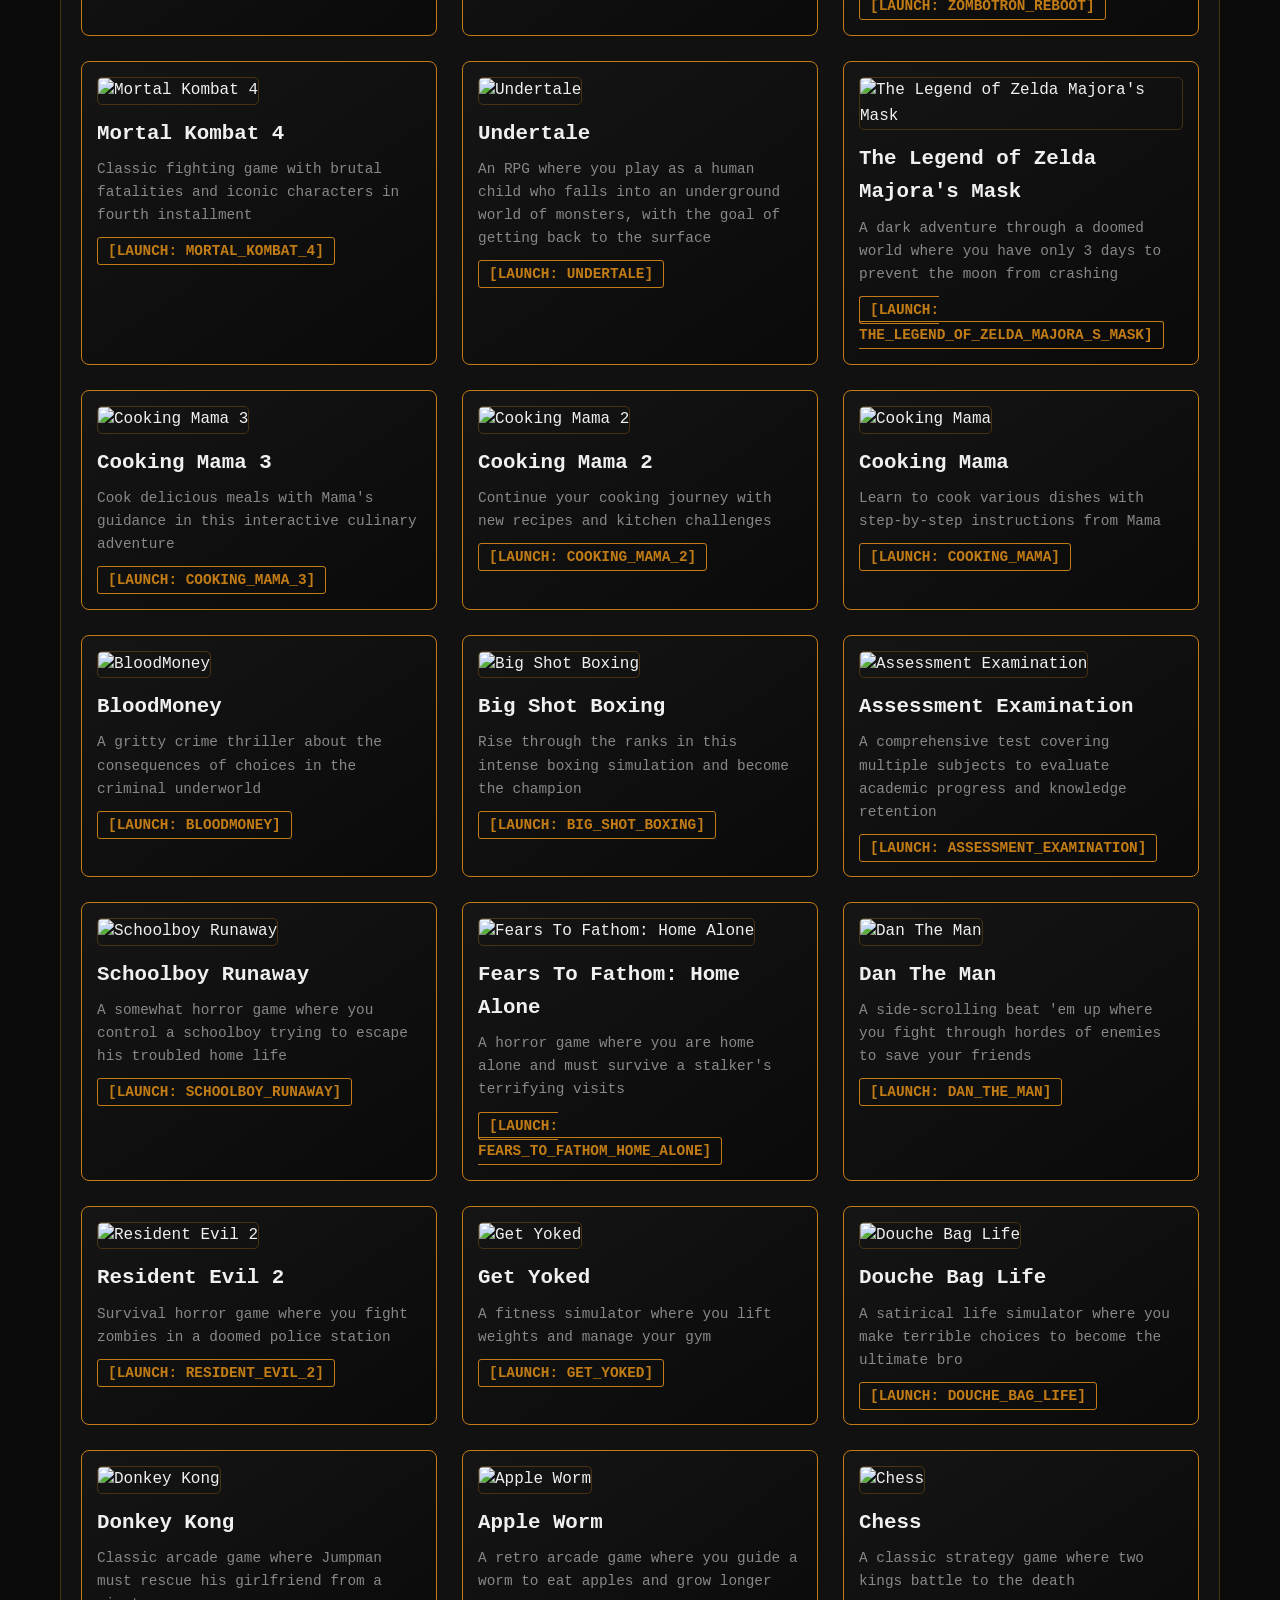
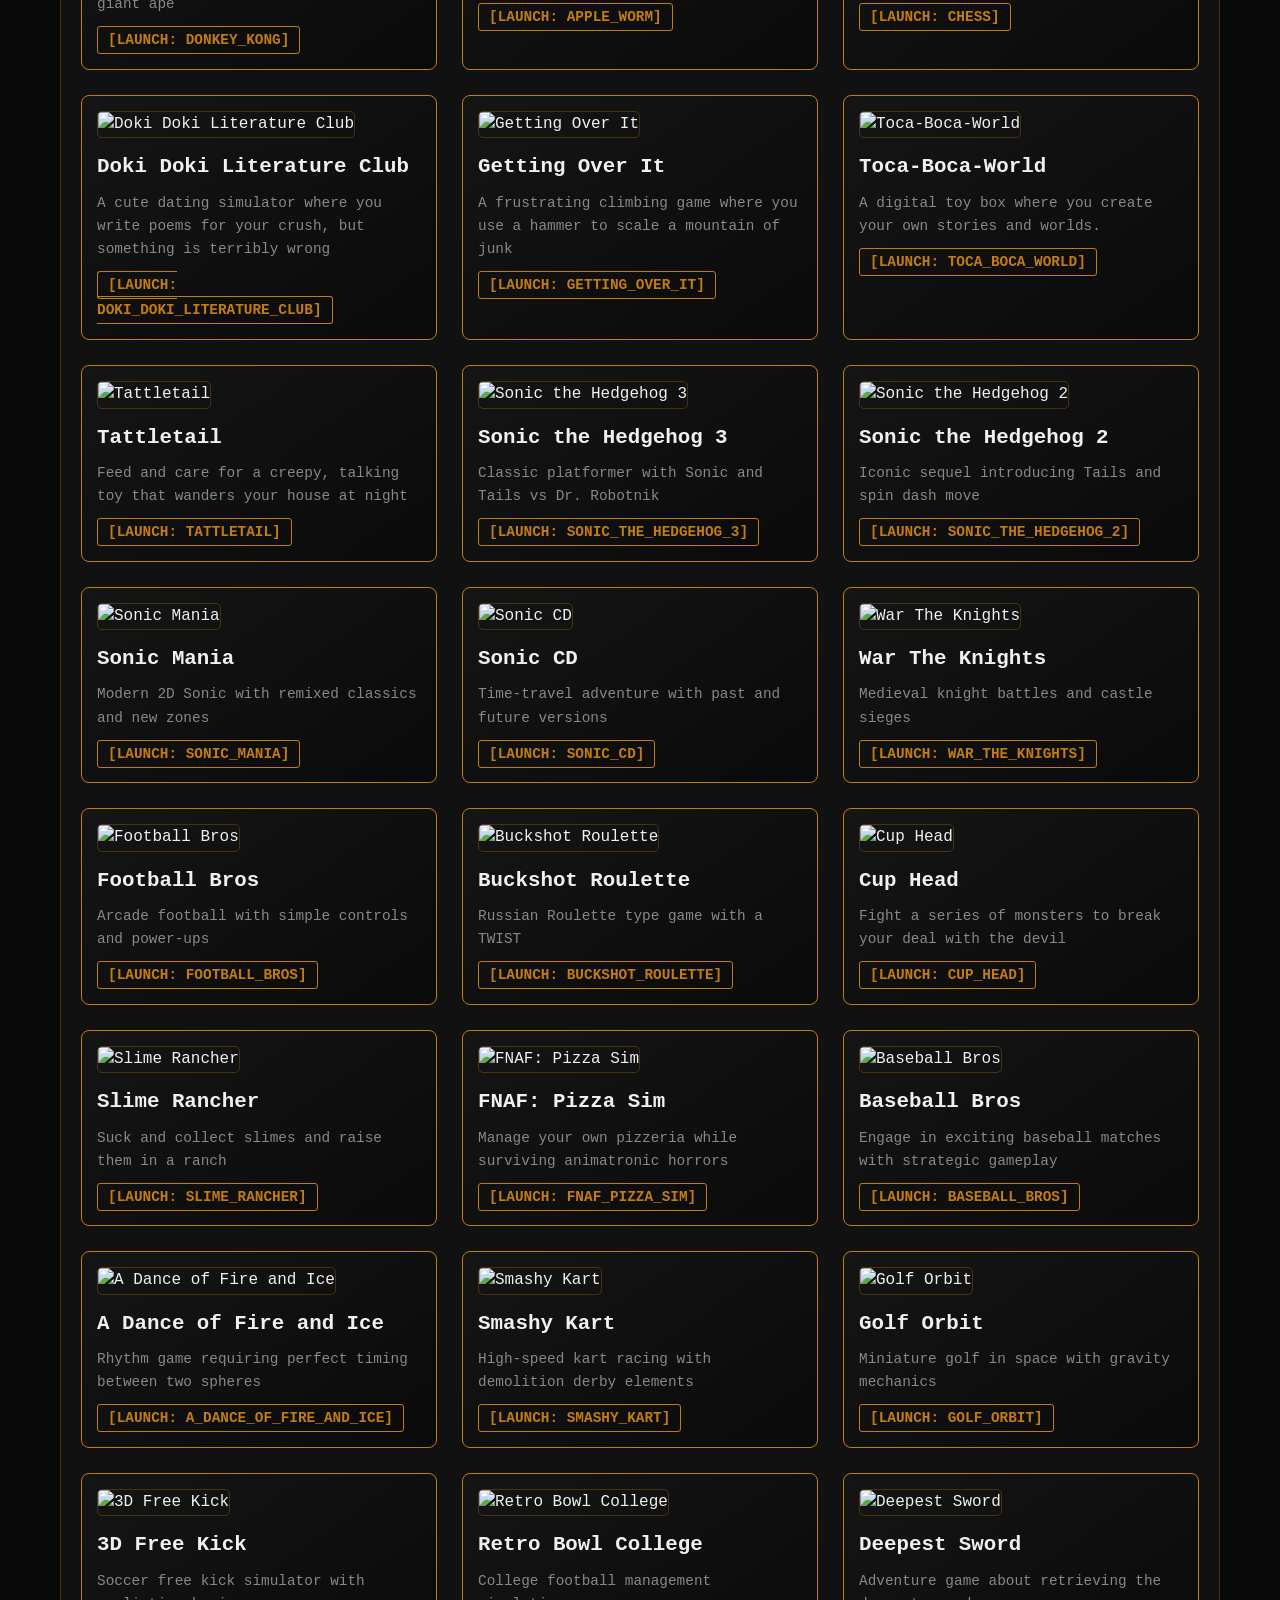
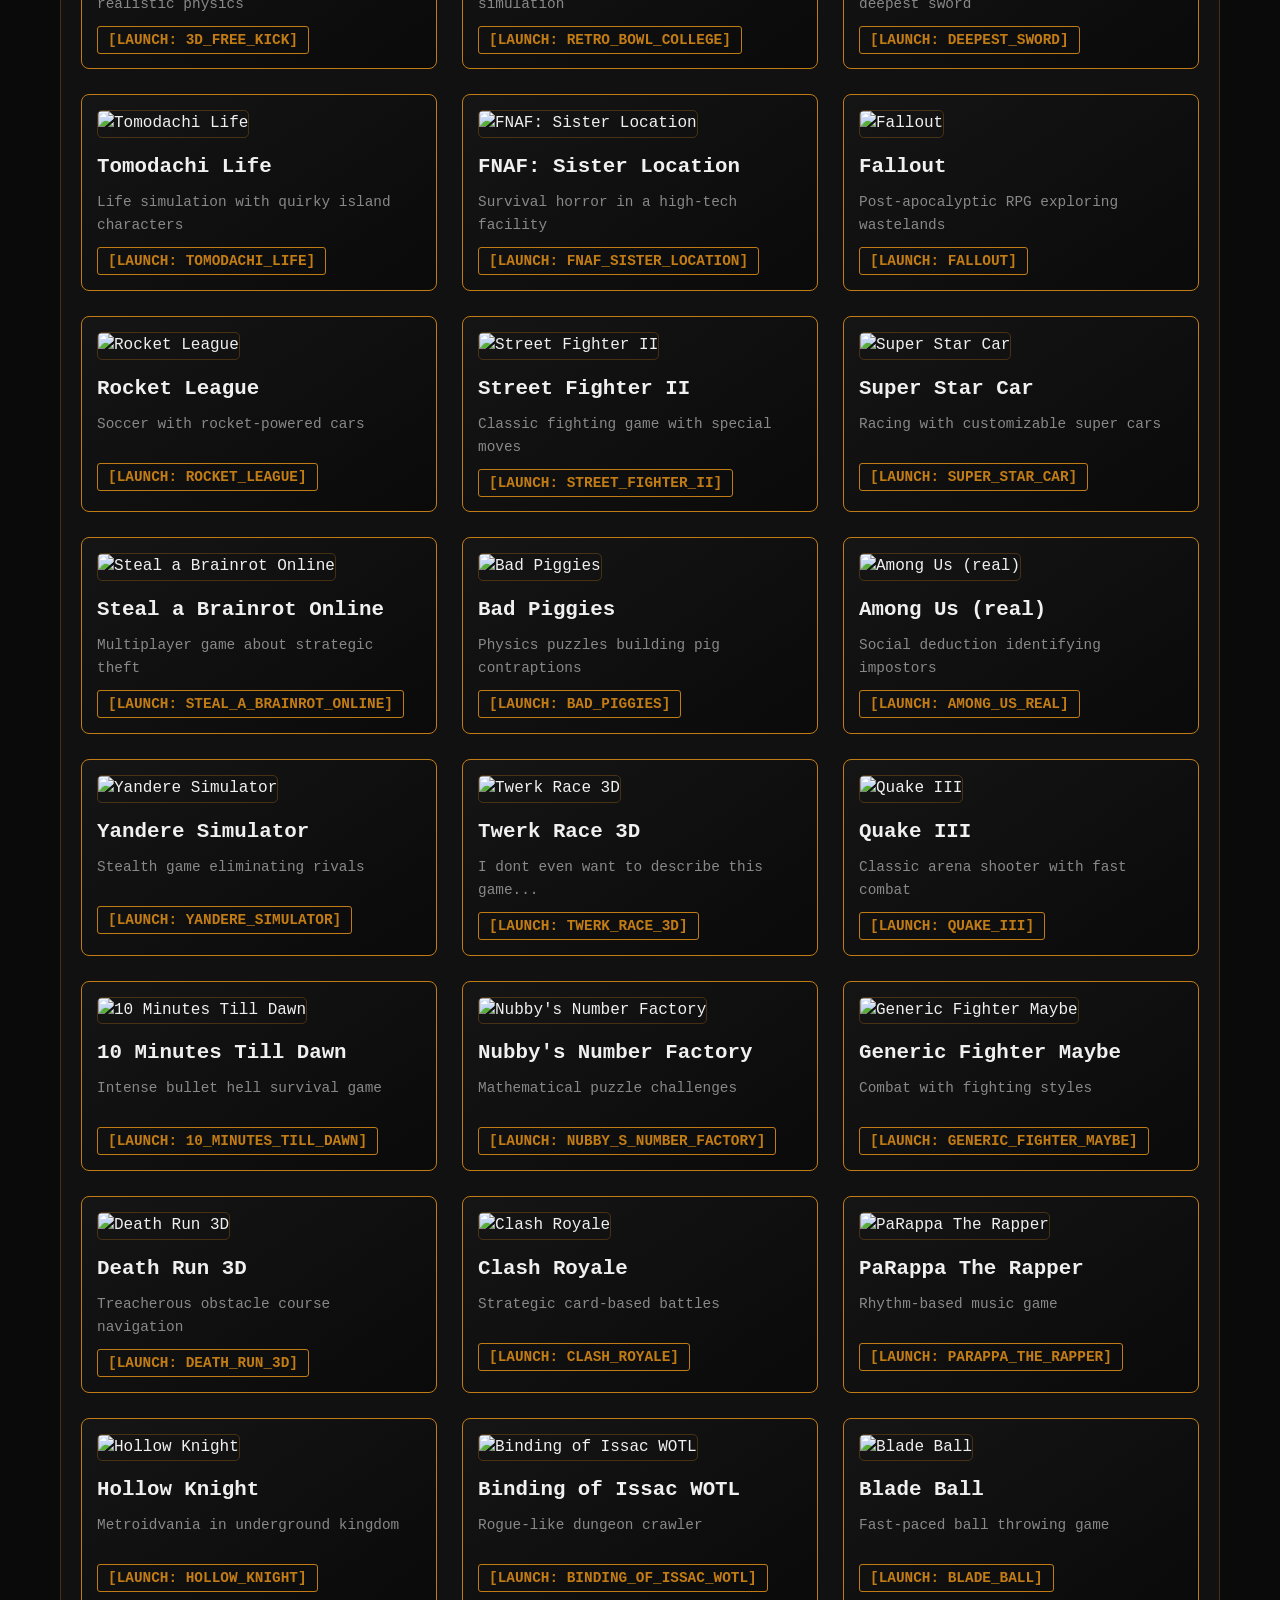
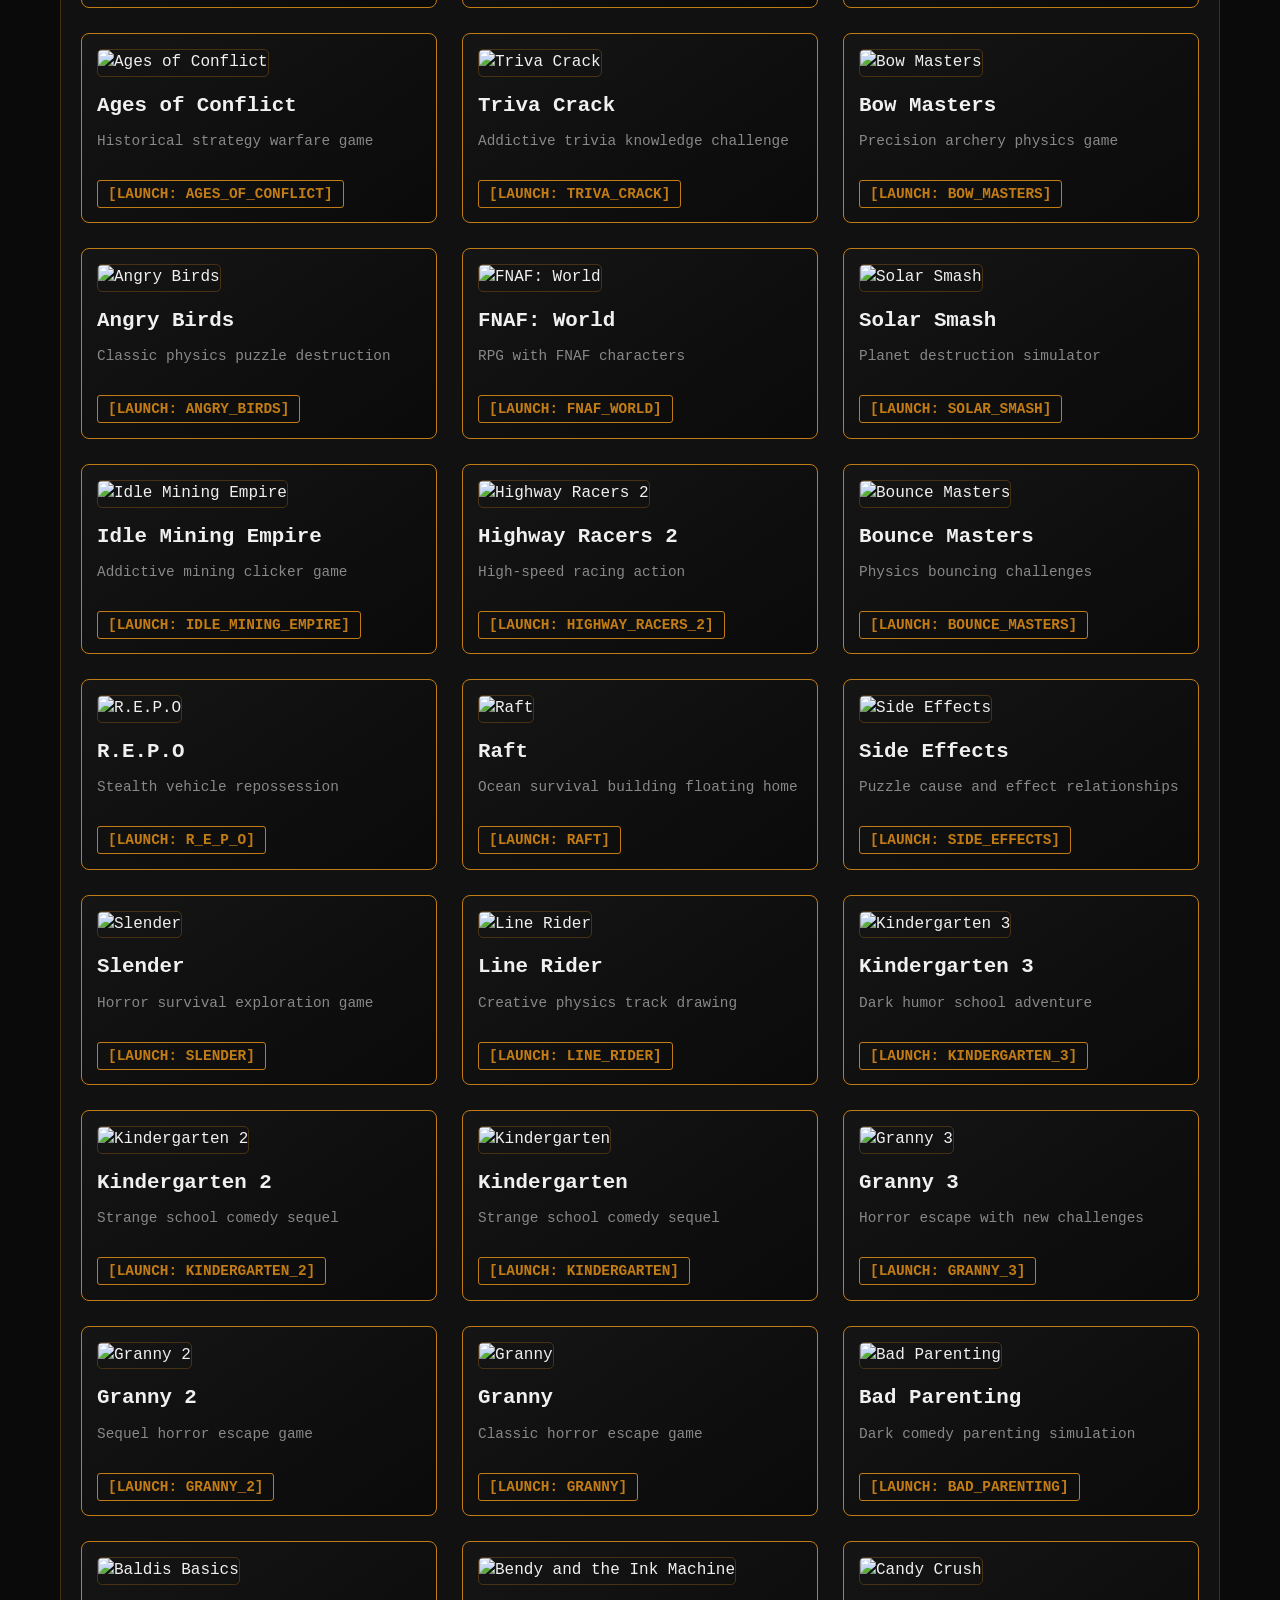
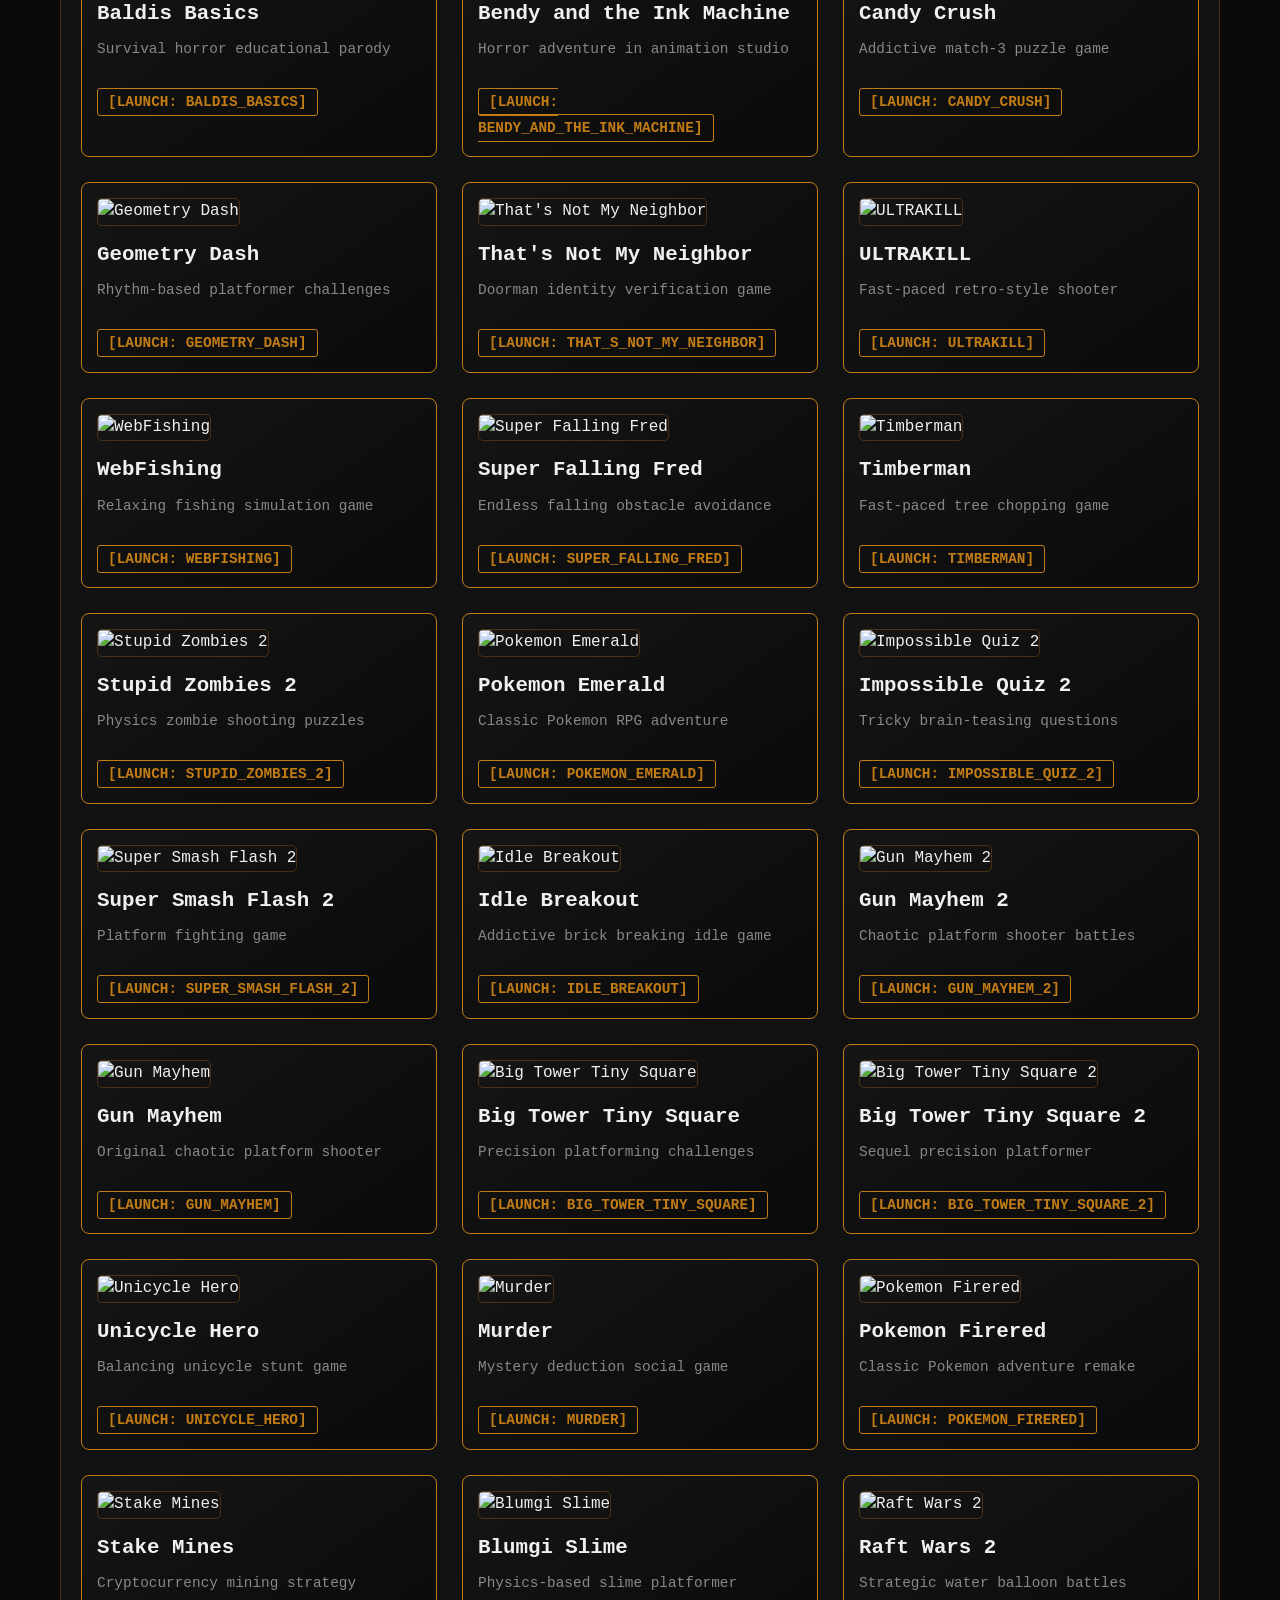
==== commit 0029aafc: "Update blahblahblah.html" ====
--- a/blahblahblah.html
+++ b/blahblahblah.html
@@ -821,7 +821,7 @@
             { title: "Five Nights at Winstons", desc: "Office-themed horror game inspired by FNAF with quirky animatronics and survival mechanics", url: "https://raw.githack.com/NoahsAmazingTutoringHelp/Noahs-Calculus-Tutor/master/games/157.html", image: "https://cdn.jsdelivr.net/gh/NoahsAmazingTutoringHelp/Noahs-Calculus-Tutor/images/285.jpg" },
             { title: "Final Fantasy VII", desc: "Iconic RPG adventure with memorable characters, epic story, and turn-based combat system", url: "https://raw.githack.com/NoahsAmazingTutoringHelp/Noahs-Calculus-Tutor/master/games/156.html", image: "https://cdn.jsdelivr.net/gh/NoahsAmazingTutoringHelp/Noahs-Calculus-Tutor/images/284.jpg" },
             { title: "Please Dont Touch", desc: "Interactive horror experience where you must resist touching objects with escalating consequences", url: "https://raw.githack.com/NoahsAmazingTutoringHelp/Noahs-Calculus-Tutor/master/games/155.html", image: "https://cdn.jsdelivr.net/gh/NoahsAmazingTutoringHelp/Noahs-Calculus-Tutor/images/283.jpg" },
-            { title: "Minesweeper Classic", desc: "A single-player logic puzzle where you clear a grid of hidden mines by revealing tiles", url: "https://raw.githack.com/NoahsAmazingTutoringHelp/Noahs-Calculus-Tutor/master/games/162.html", image: "https://cdn.jsdelivr.net/gh/NoahsAmazingTutoringHelp/Noahs-Calculus-Tutor/images/290.jpg" },
+            { title: "Minesweeper Classic", desc: "A single-player logic puzzle where you clear a grid of hidden mines by revealing tiles", url: "https://raw.githack.com/NoahsAmazingTutoringHelp/Noahs-Calculus-Tutor/master/games/163.html", image: "https://cdn.jsdelivr.net/gh/NoahsAmazingTutoringHelp/Noahs-Calculus-Tutor/images/290.jpg" },
             { title: "Doom 3", desc: "A sci-fi horror first-person shooter at a Mars research base where teleportation experiments open a gateway to Hell, unleashing demons and zombies.", url: "https://doom3kaidensarcade.netlify.app/", image: "https://cdn.jsdelivr.net/gh/NoahsAmazingTutoringHelp/Noahs-Calculus-Tutor/images/282.jpg" },
             { title: "Slendy Tubbies", desc: "A popular indie horror game series blending the cute Teletubbies with the terrifying mechanics of Slender", url: "https://rawcdn.githack.com/thirstygithub/mrmooremath/edf912ae4d86452b59348babd57f3b8c86dcbe86/public/assets/storage/webgl/st/index.html", image: "https://cdn.jsdelivr.net/gh/NoahsAmazingTutoringHelp/Noahs-Calculus-Tutor/images/281.jpg" },
             { title: "Pixel Gun 3D", desc: "A popular blocky pixelated first-person shooter and a campaign where players fight hordes of pixelated zombies", url: "https://rawcdn.githack.com/thirstygithub/mrmooremath/edf912ae4d86452b59348babd57f3b8c86dcbe86/public/assets/storage/webgl/pg3d/index.html", image: "https://cdn.jsdelivr.net/gh/NoahsAmazingTutoringHelp/Noahs-Calculus-Tutor/images/280.jpg" },
@@ -1144,7 +1144,7 @@
             const hasRandomCard = randomCard && randomCard.style.display !== 'none';
             
             if (hasRandomCard) {
-                searchStats.textContent = `Showing ${totalNonRandom + 1} of ${totalNonRandom + 1} lessons (random game included)`;
+                searchStats.textContent = `Showing ${totalNonRandom + 1} of ${totalNonRandom + 1} lessons`;
             } else {
                 searchStats.textContent = `Showing ${totalNonRandom} of ${totalNonRandom} lessons`;
             }
@@ -1383,7 +1383,7 @@
     const searchStats = document.getElementById('searchStats');
     if (searchStats) {
         if (hasRandomCard) {
-            searchStats.textContent = `Showing ${nonRandomCards.length + 1} of ${nonRandomCards.length + 1} lessons (random game included)`;
+            searchStats.textContent = `Showing ${nonRandomCards.length + 1} of ${nonRandomCards.length + 1} lessons`;
         } else {
             searchStats.textContent = `Showing ${nonRandomCards.length} of ${nonRandomCards.length} lessons`;
         }
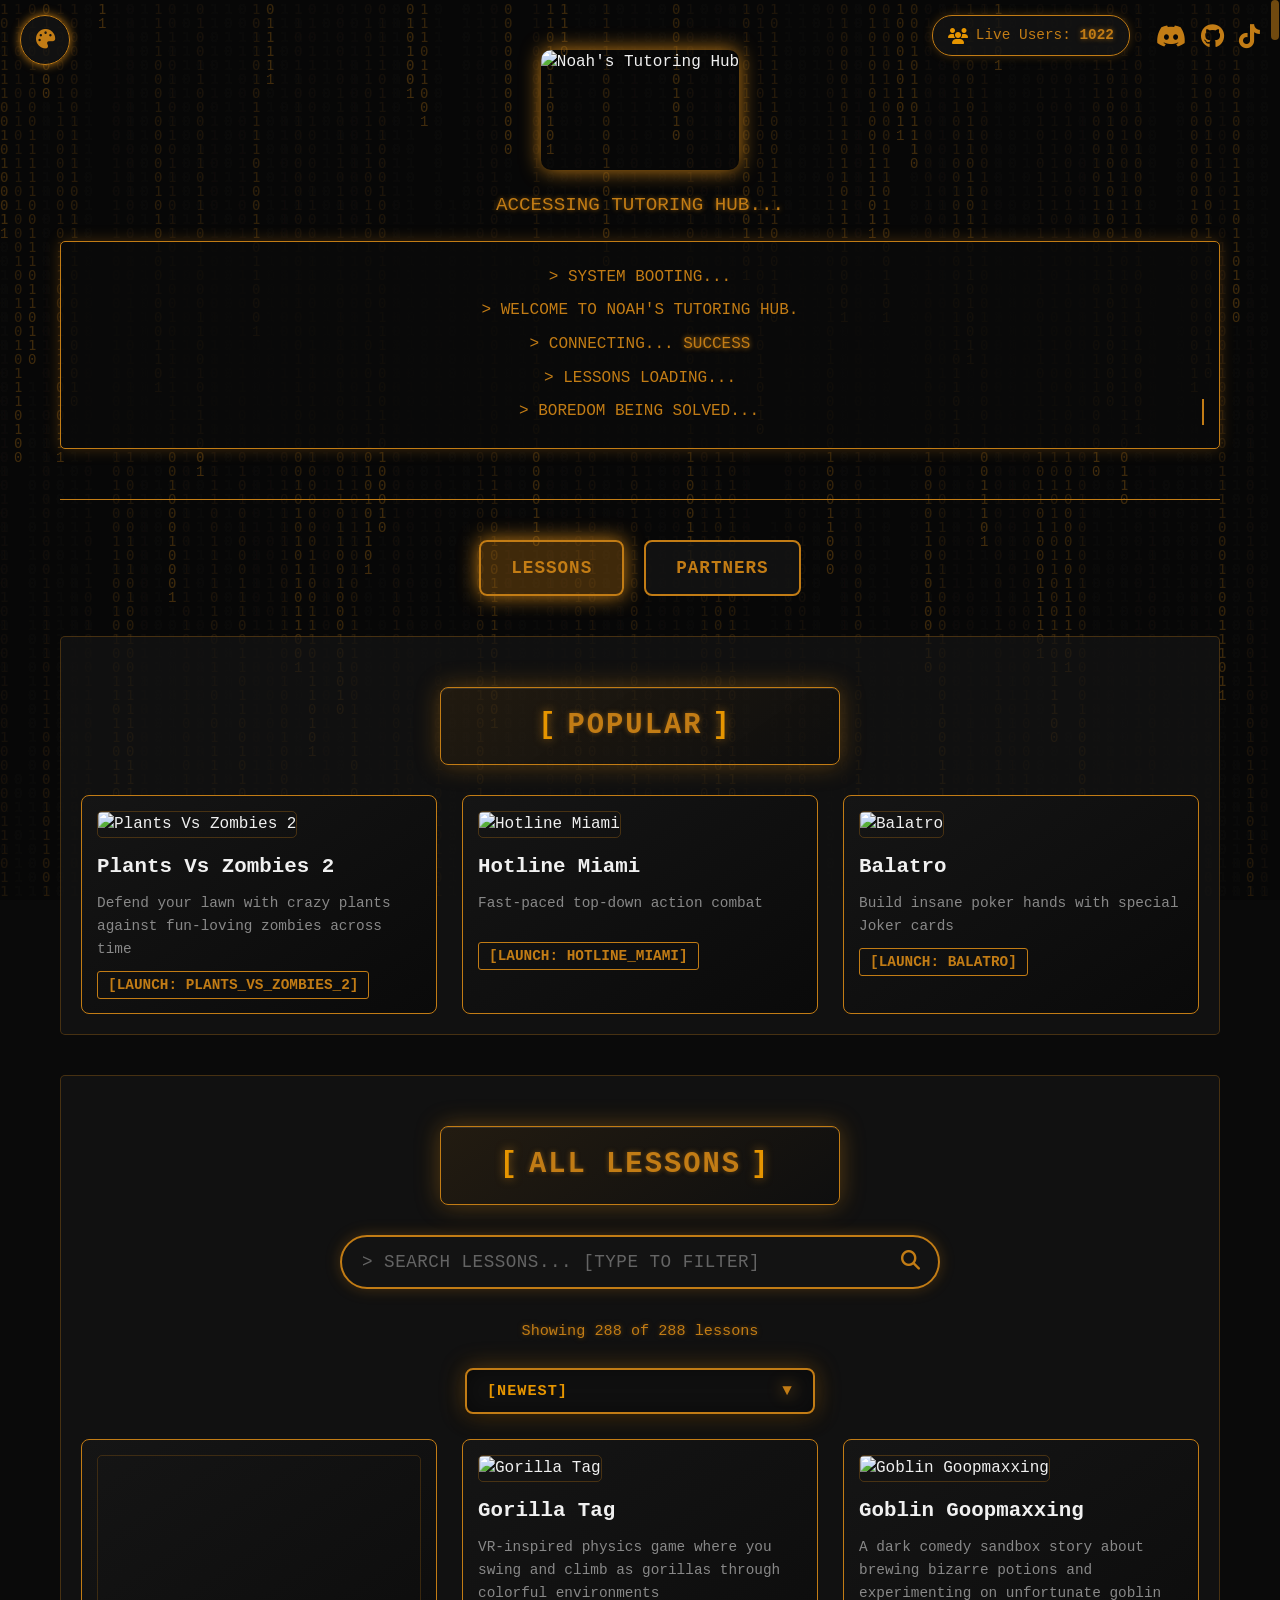
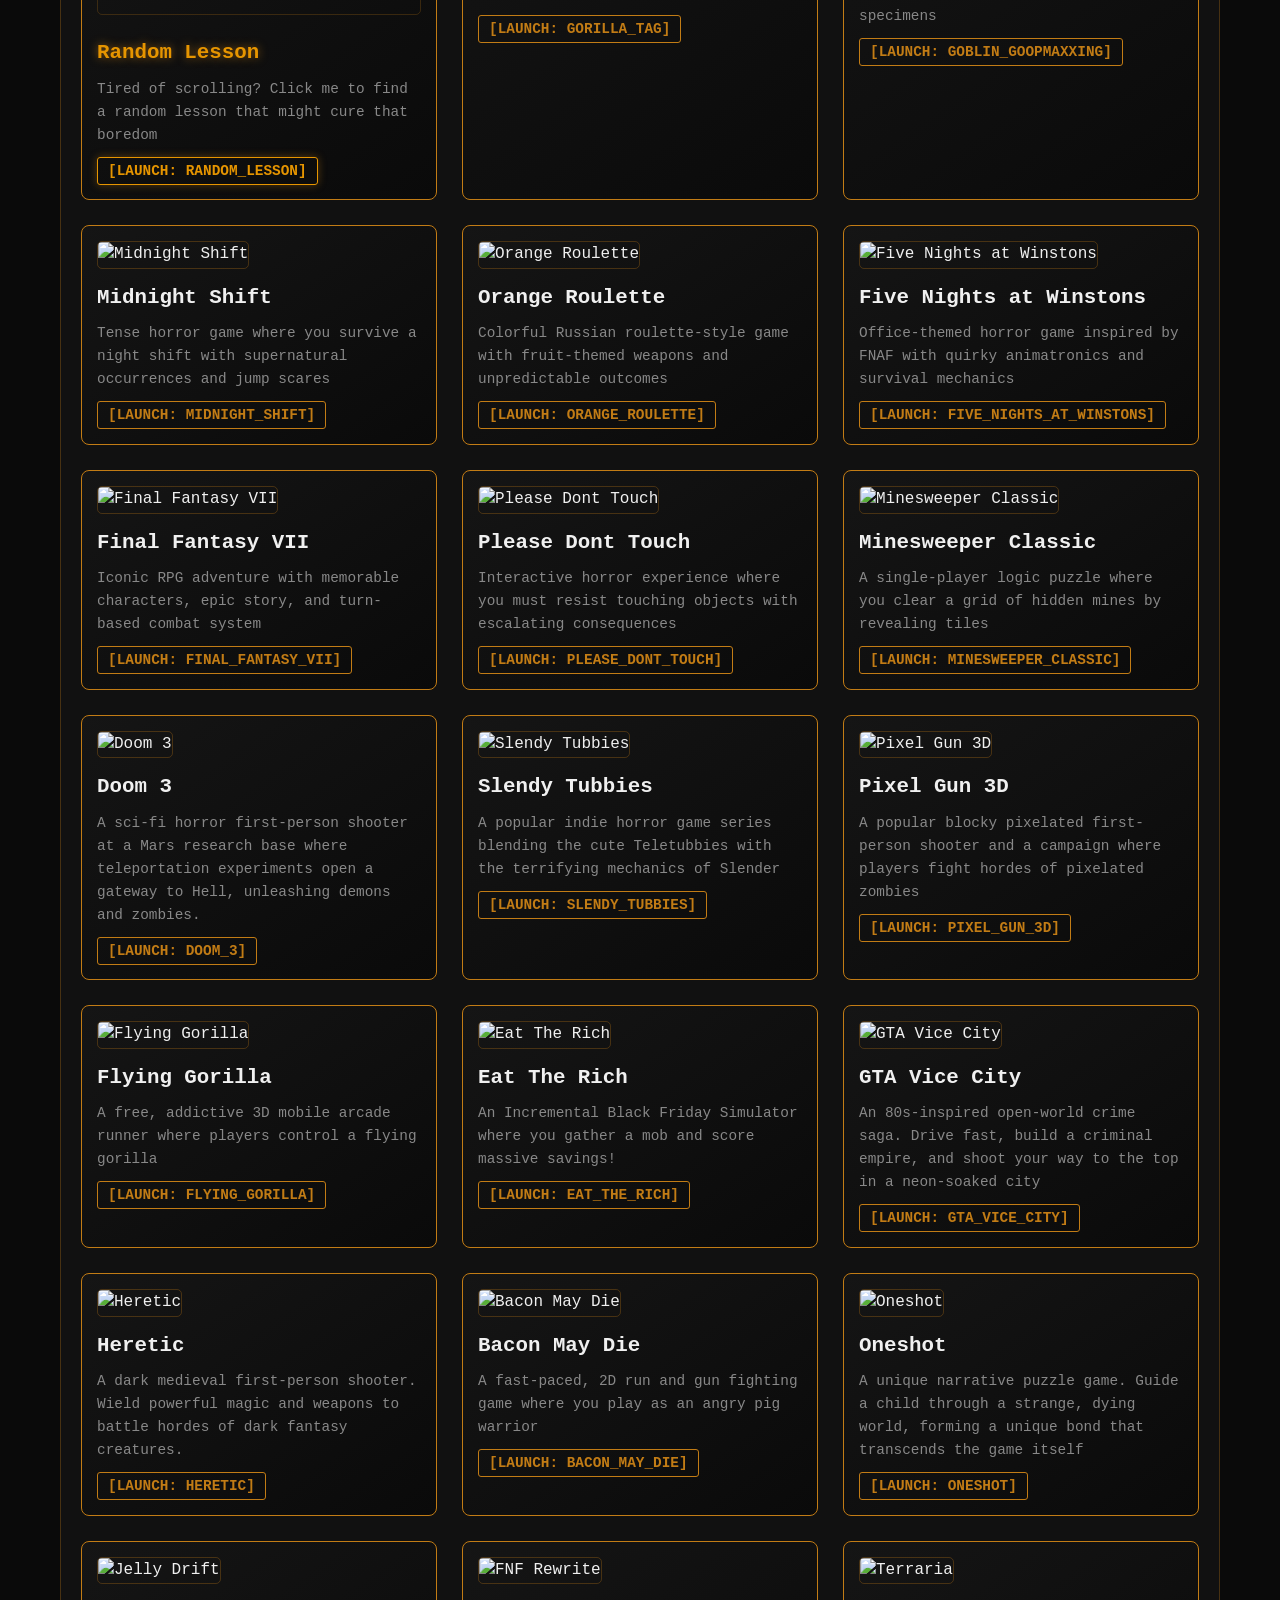
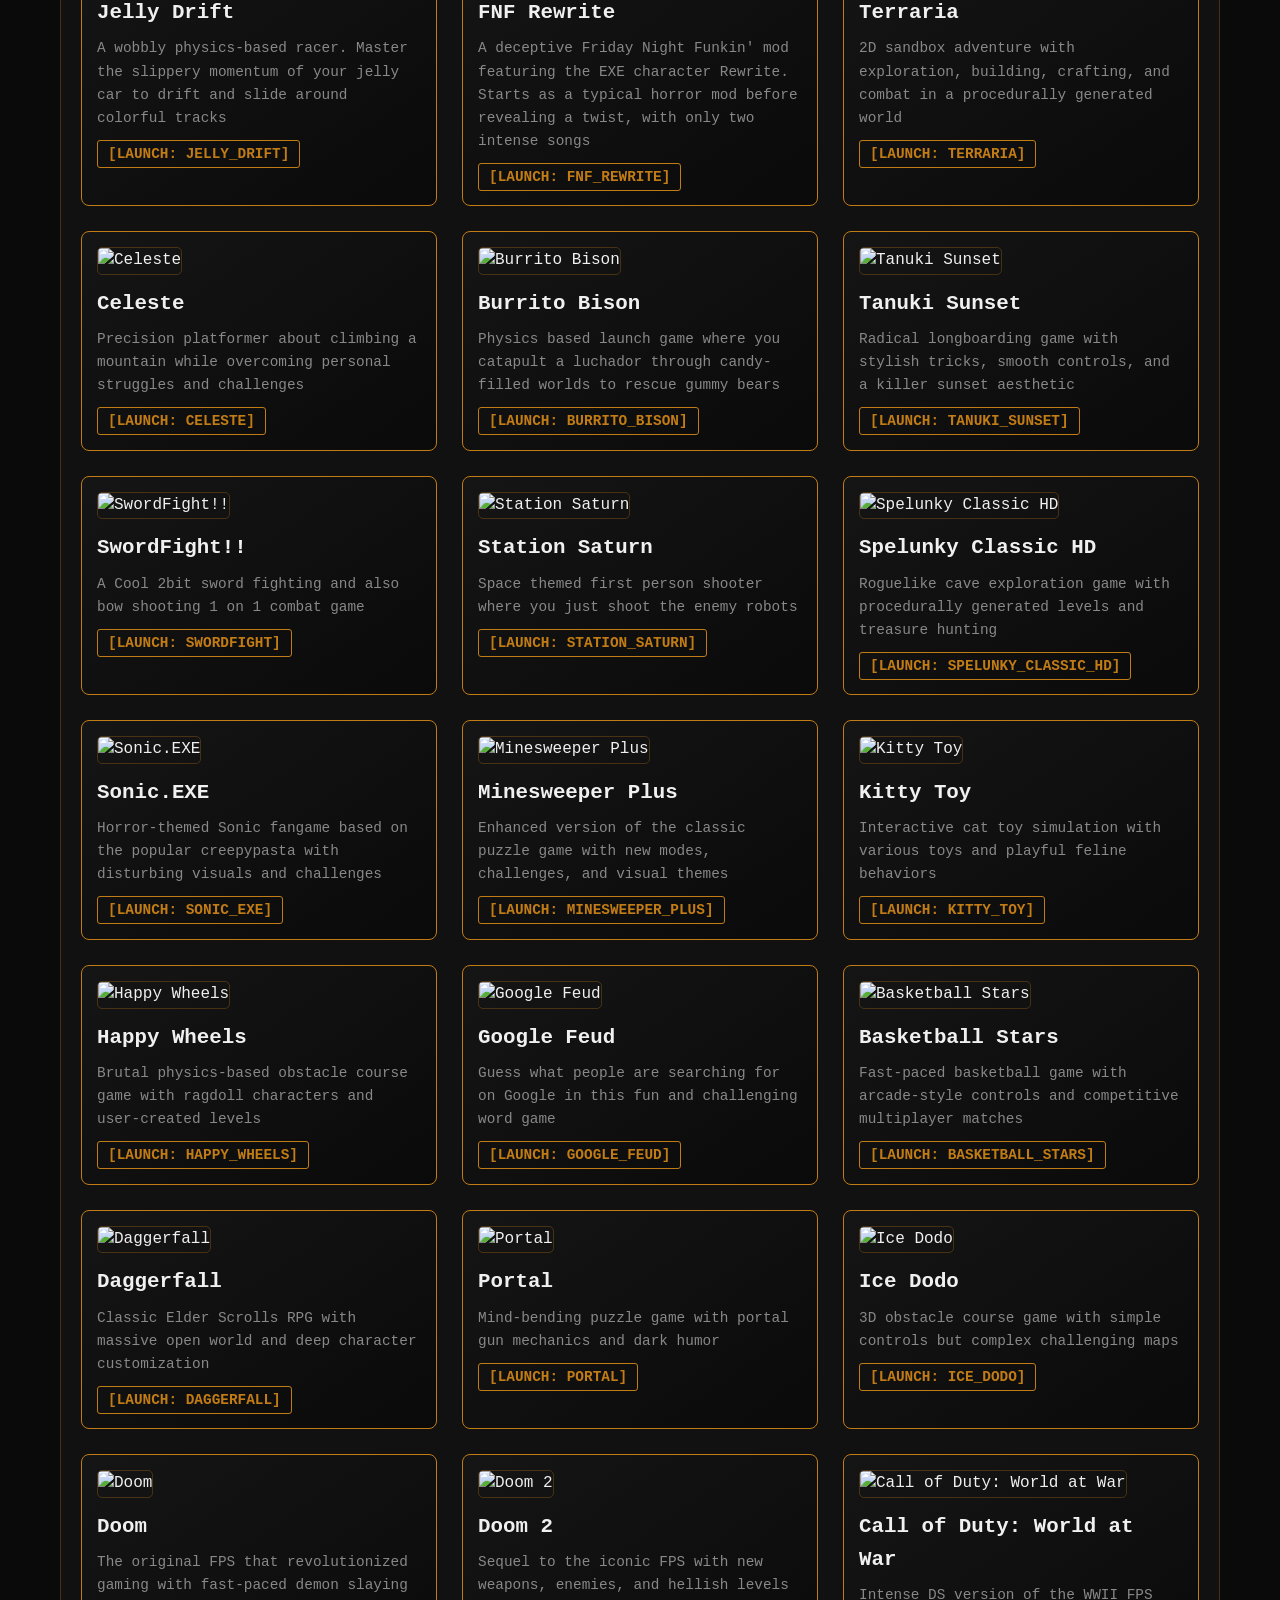
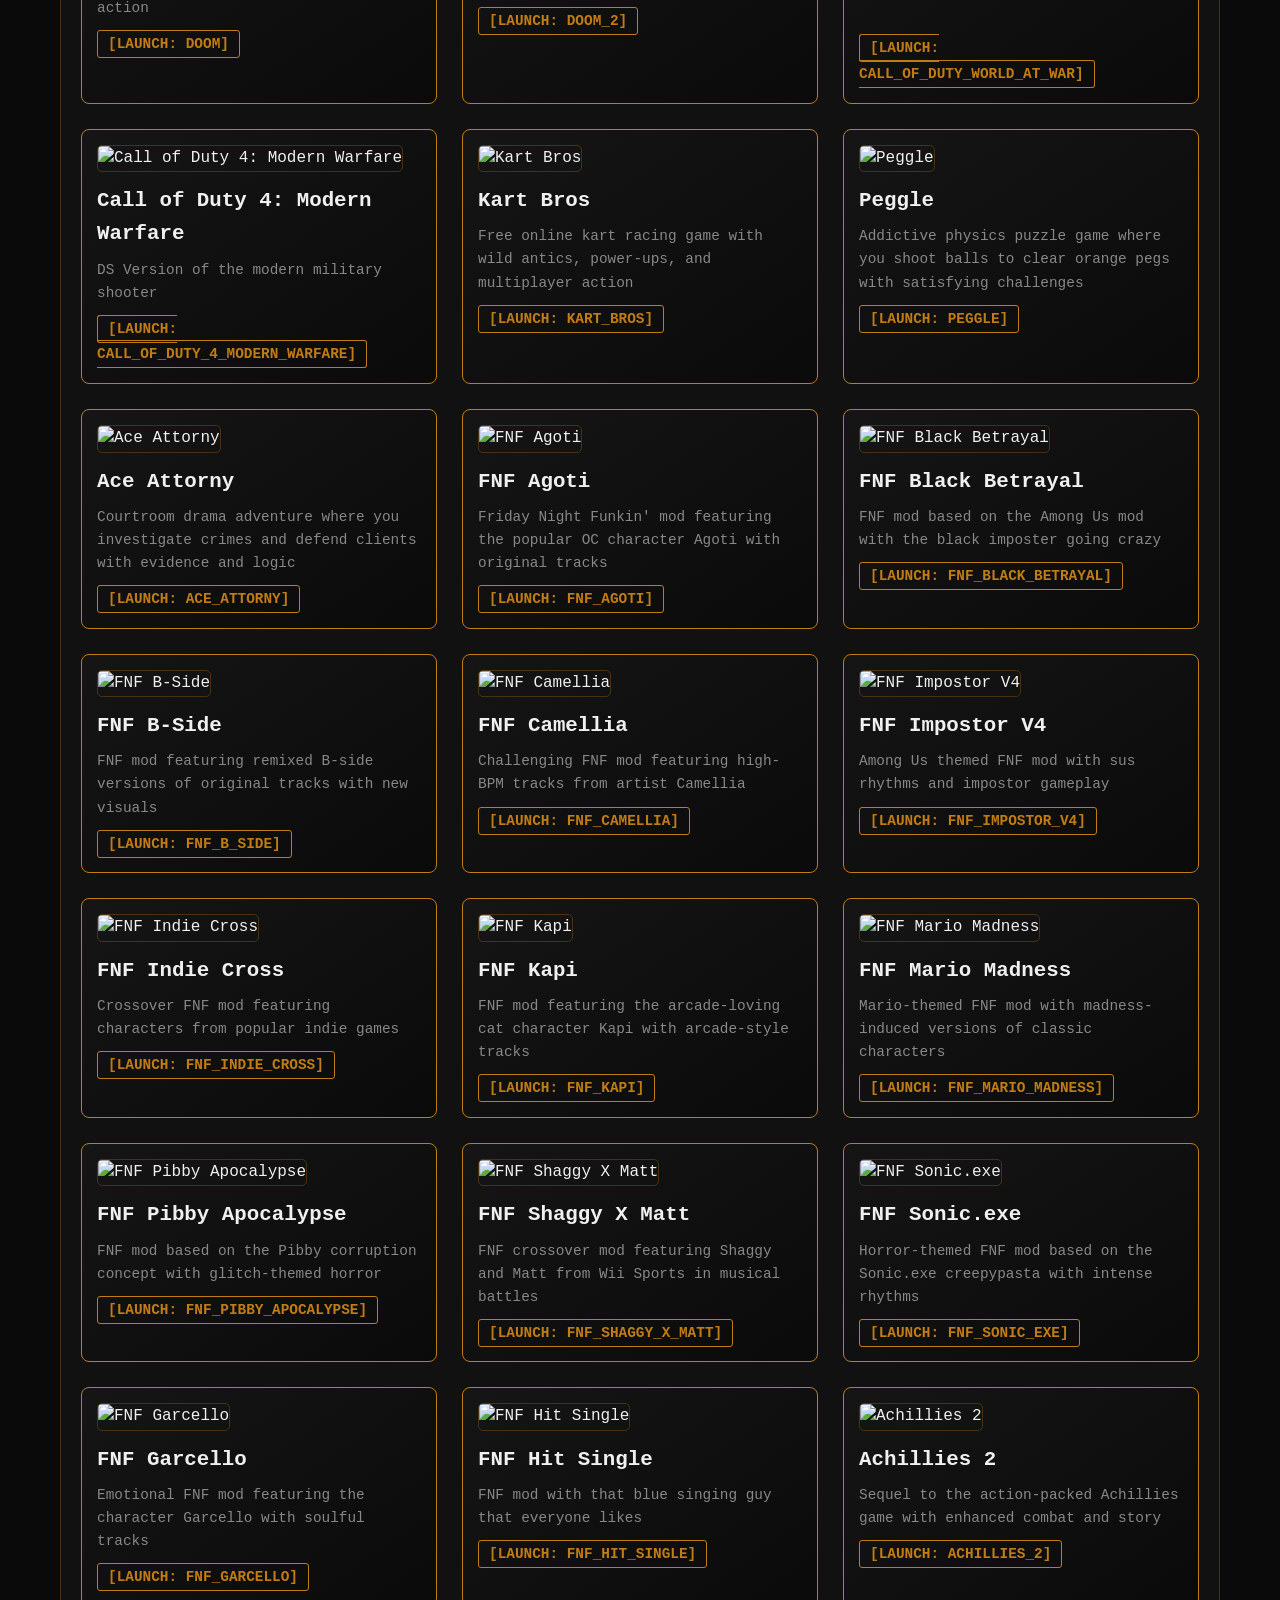
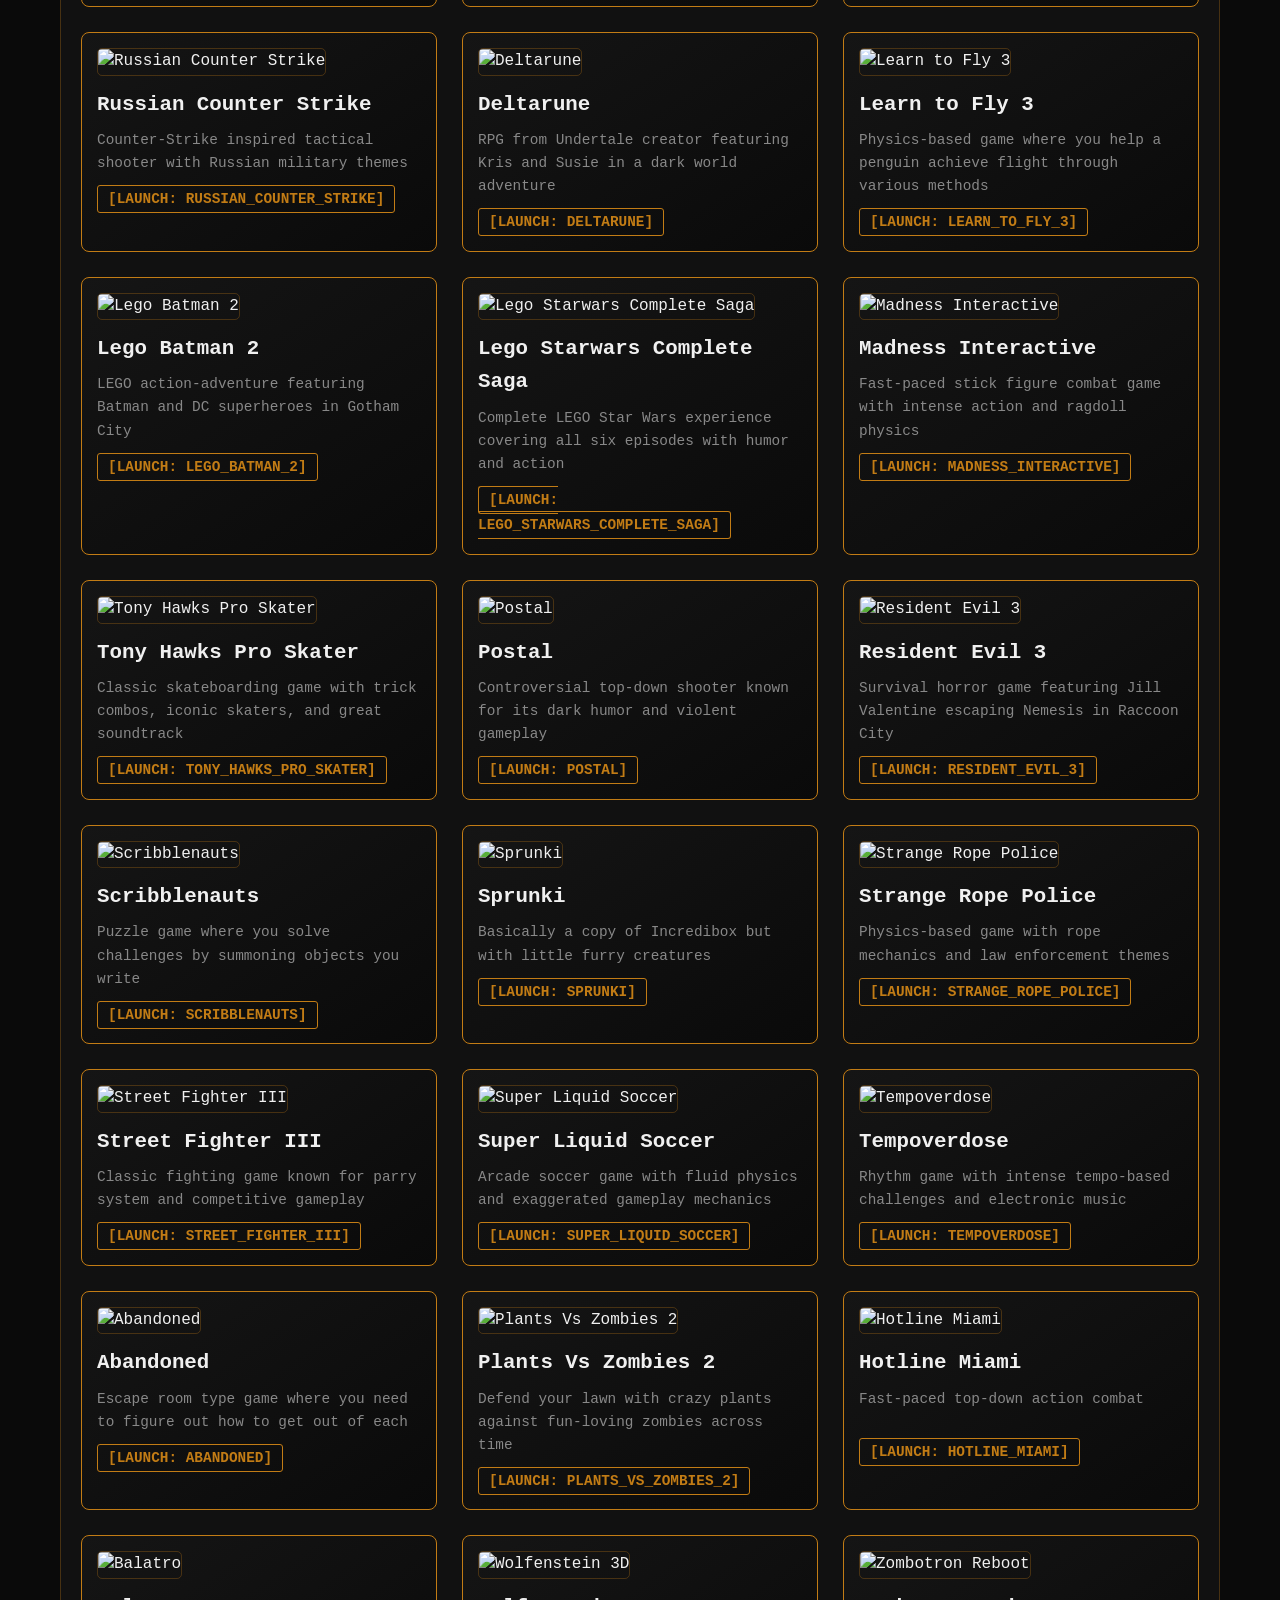
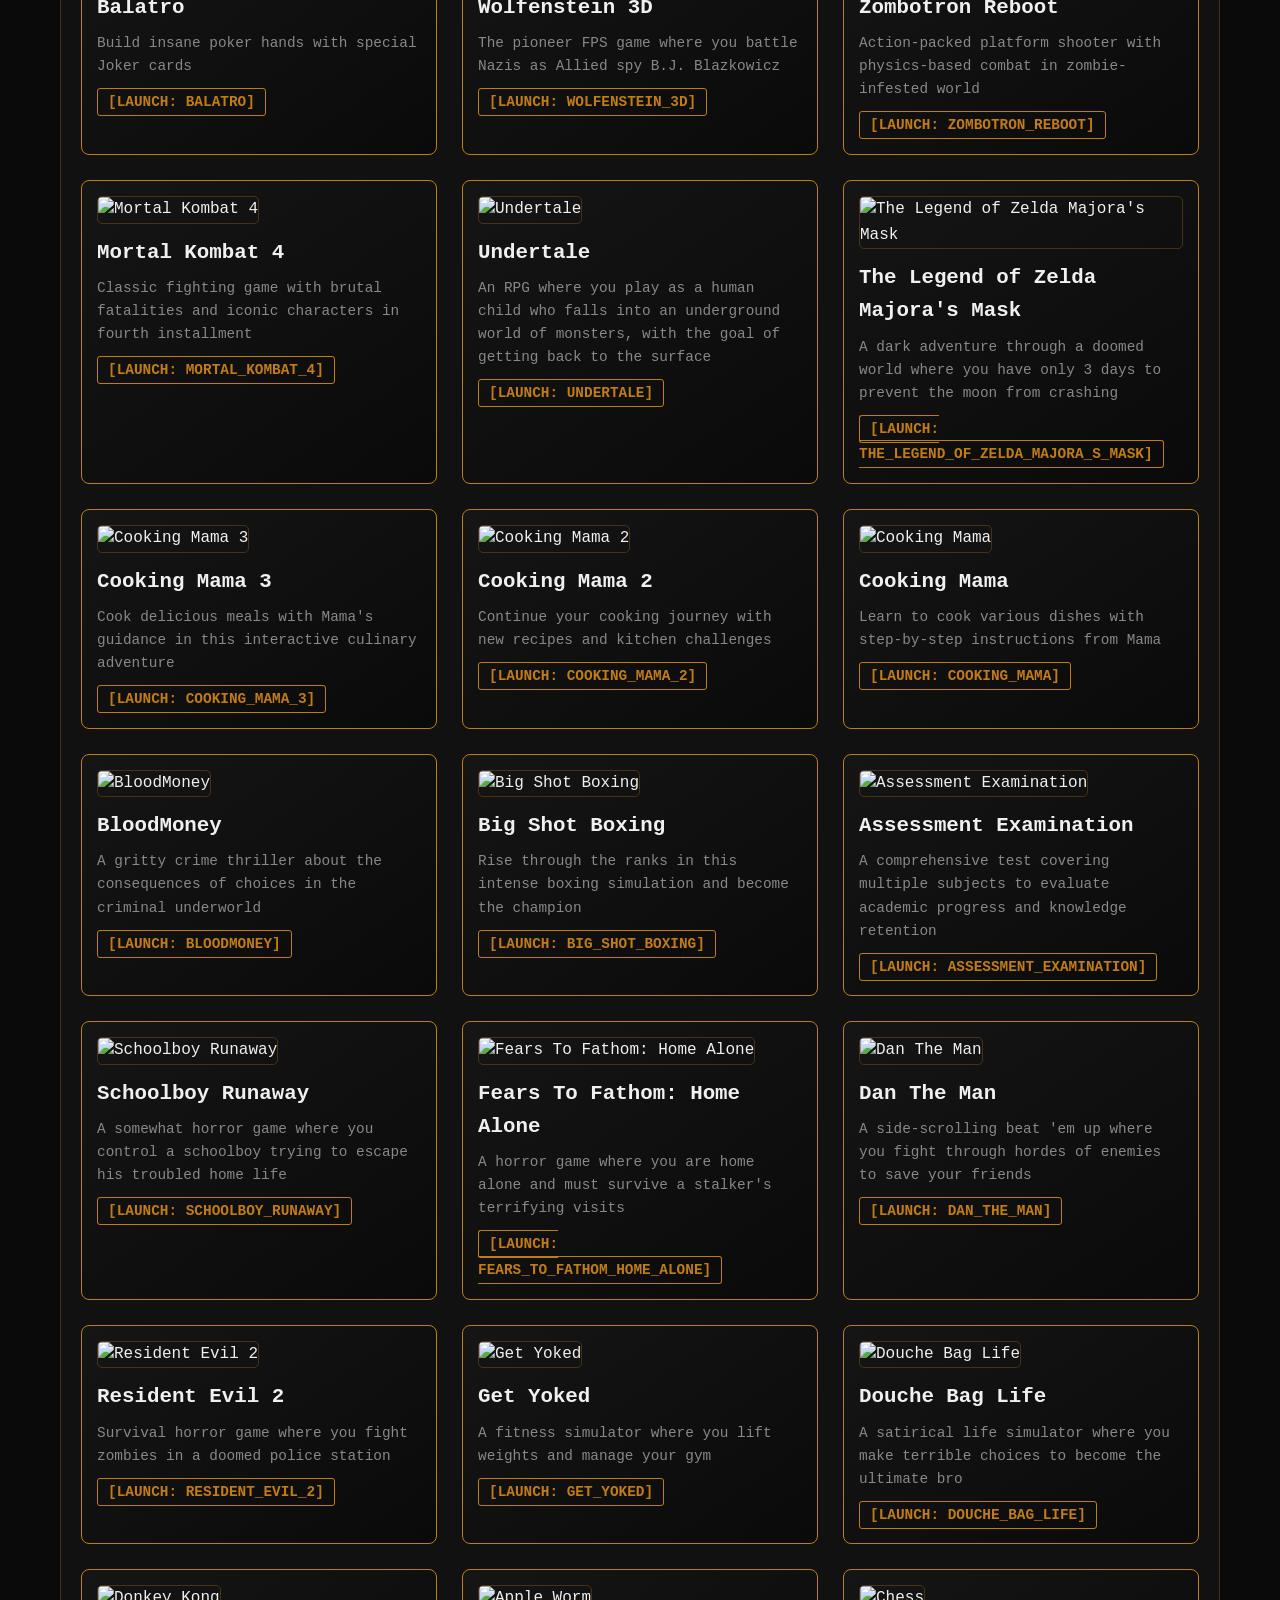
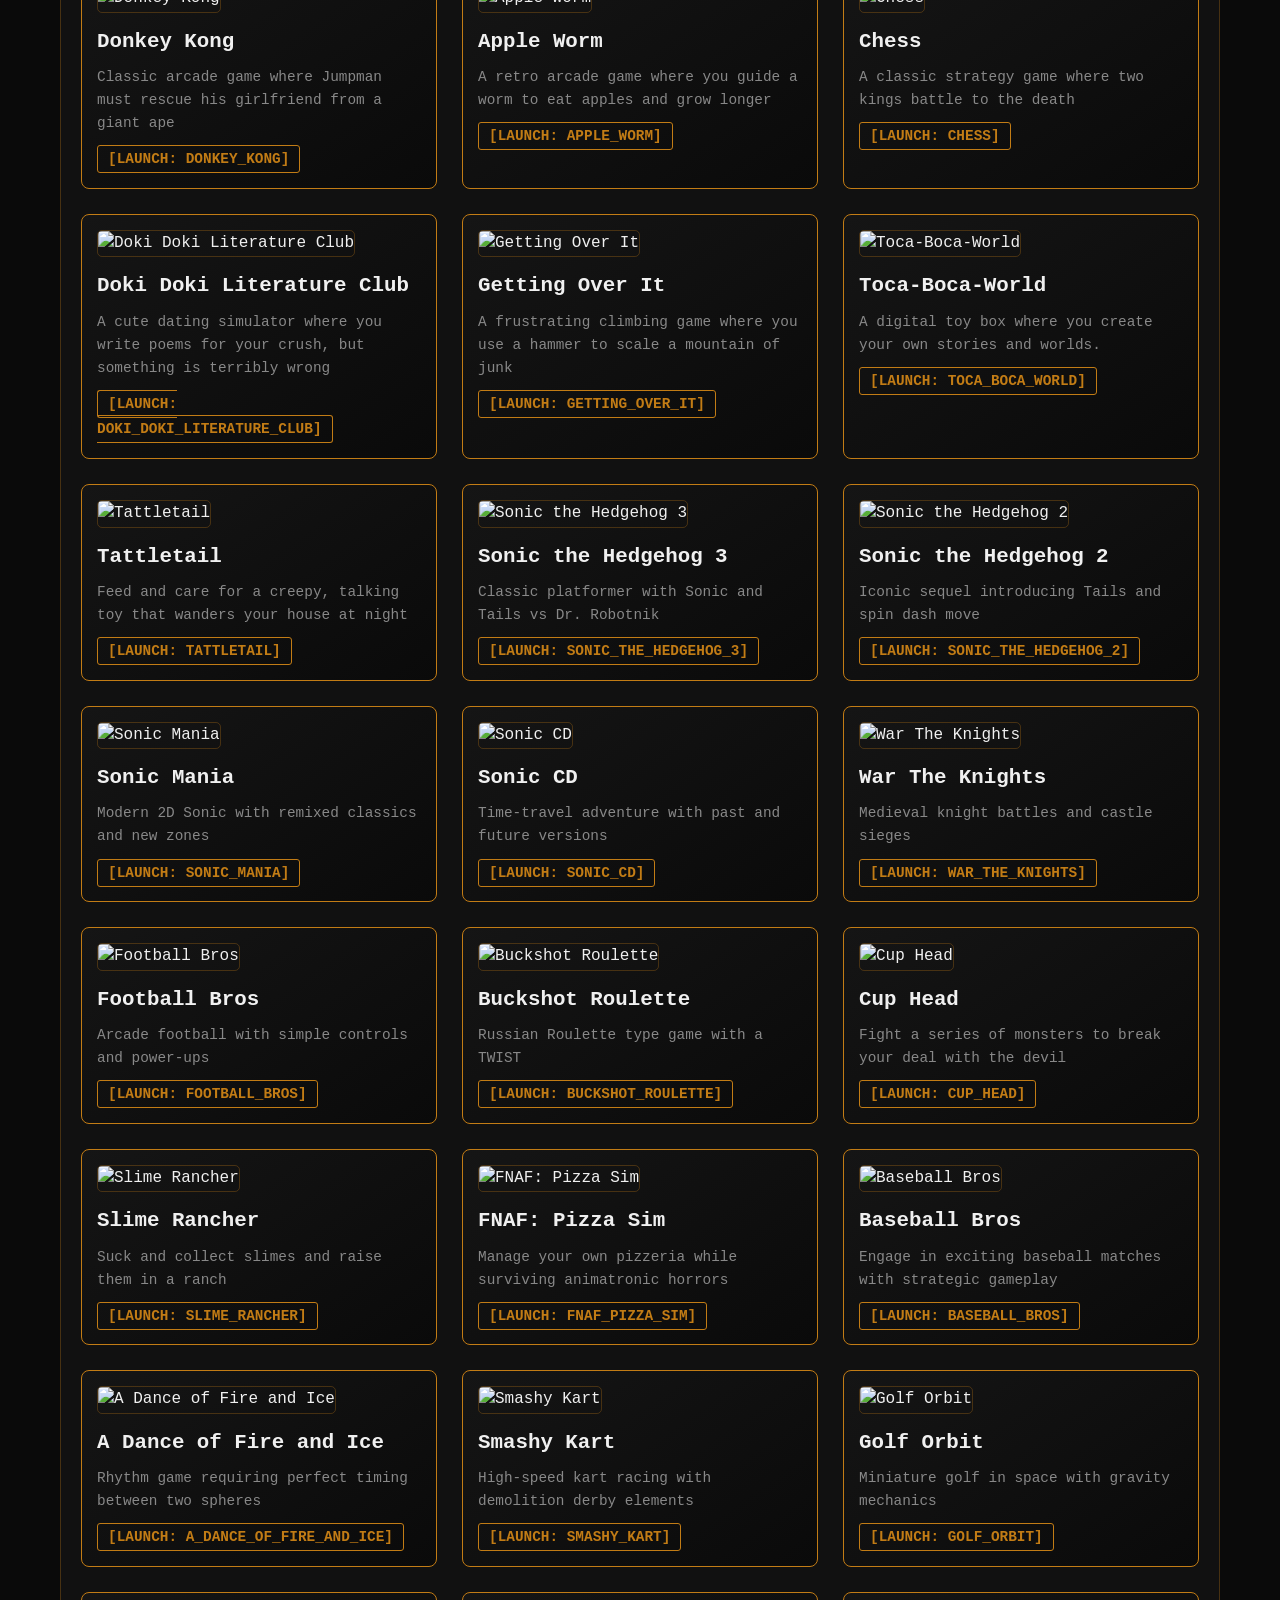
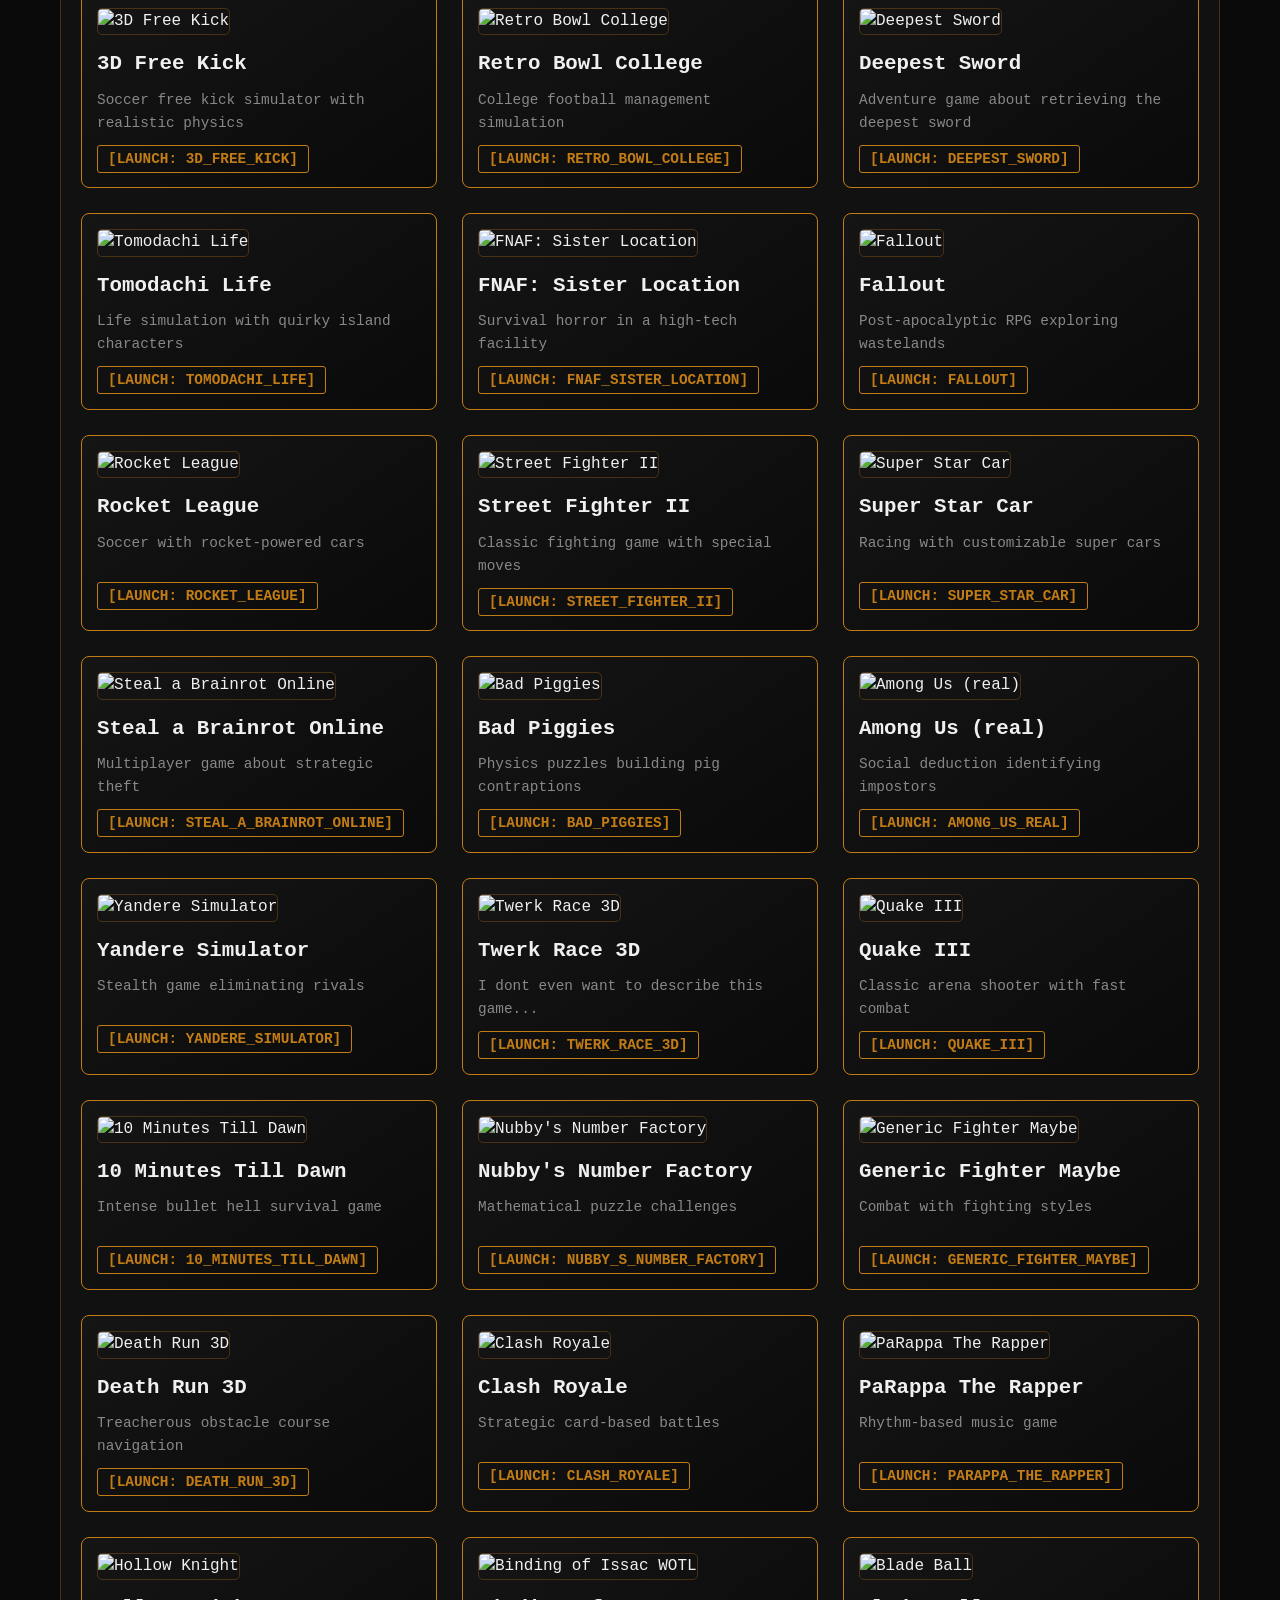
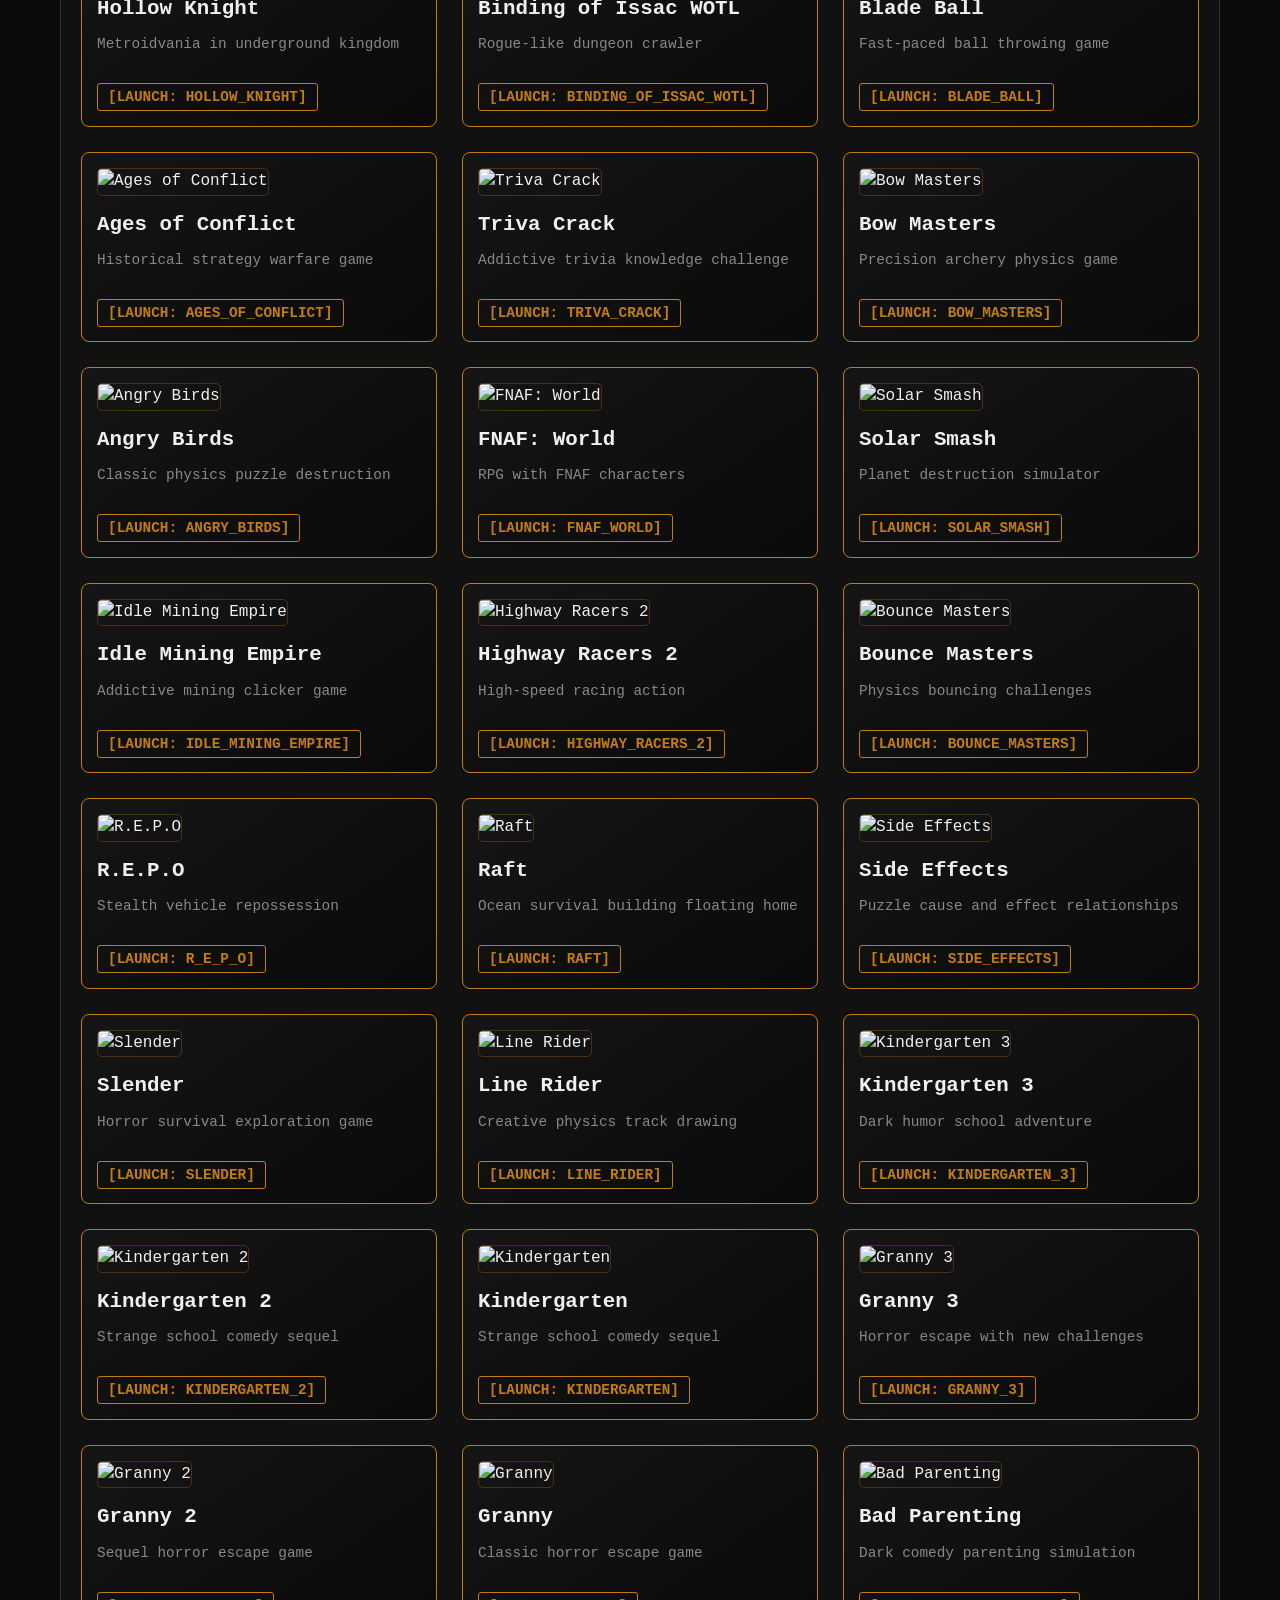
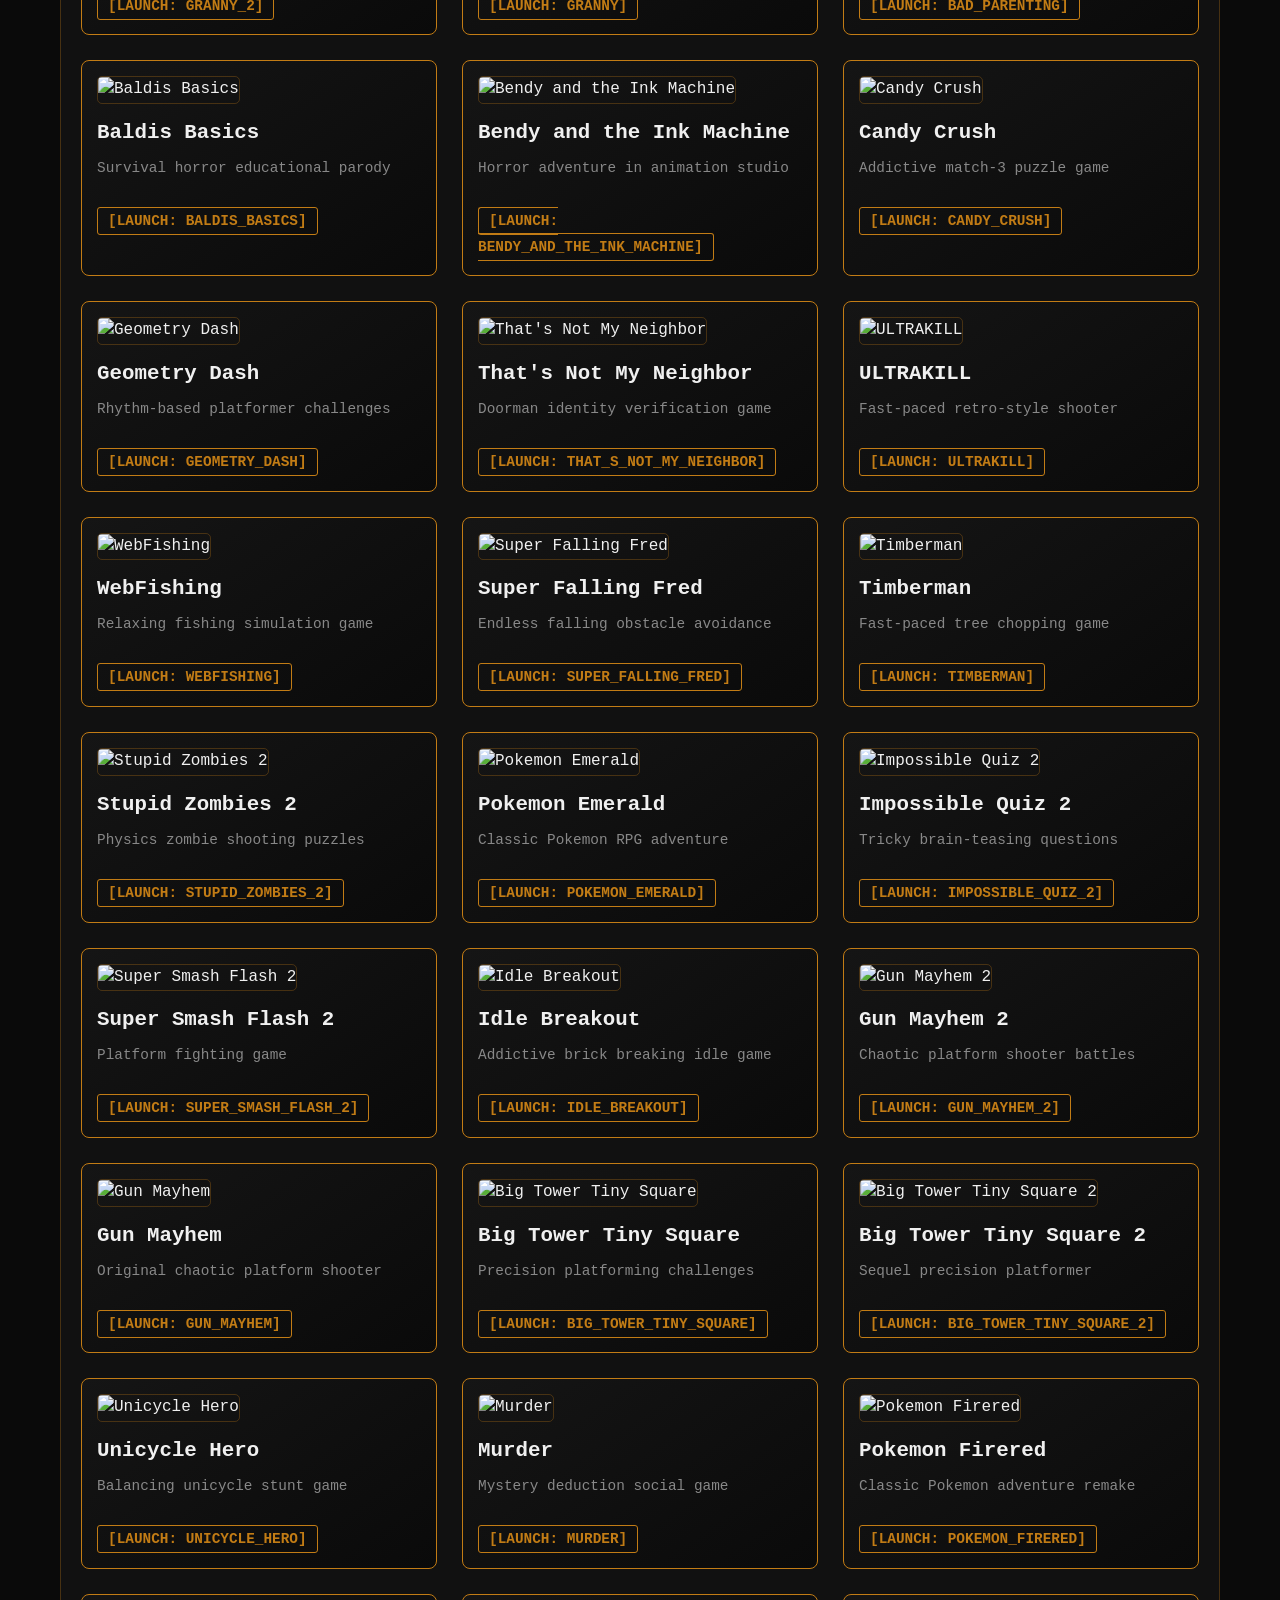
==== commit d0a77f28: "Update blahblahblah.html" ====
--- a/blahblahblah.html
+++ b/blahblahblah.html
@@ -821,7 +821,7 @@
             { title: "Five Nights at Winstons", desc: "Office-themed horror game inspired by FNAF with quirky animatronics and survival mechanics", url: "https://raw.githack.com/NoahsAmazingTutoringHelp/Noahs-Calculus-Tutor/master/games/157.html", image: "https://cdn.jsdelivr.net/gh/NoahsAmazingTutoringHelp/Noahs-Calculus-Tutor/images/285.jpg" },
             { title: "Final Fantasy VII", desc: "Iconic RPG adventure with memorable characters, epic story, and turn-based combat system", url: "https://raw.githack.com/NoahsAmazingTutoringHelp/Noahs-Calculus-Tutor/master/games/156.html", image: "https://cdn.jsdelivr.net/gh/NoahsAmazingTutoringHelp/Noahs-Calculus-Tutor/images/284.jpg" },
             { title: "Please Dont Touch", desc: "Interactive horror experience where you must resist touching objects with escalating consequences", url: "https://raw.githack.com/NoahsAmazingTutoringHelp/Noahs-Calculus-Tutor/master/games/155.html", image: "https://cdn.jsdelivr.net/gh/NoahsAmazingTutoringHelp/Noahs-Calculus-Tutor/images/283.jpg" },
-            { title: "Minesweeper Classic", desc: "A single-player logic puzzle where you clear a grid of hidden mines by revealing tiles", url: "https://raw.githack.com/NoahsAmazingTutoringHelp/Noahs-Calculus-Tutor/master/games/163.html", image: "https://cdn.jsdelivr.net/gh/NoahsAmazingTutoringHelp/Noahs-Calculus-Tutor/images/290.jpg" },
+            { title: "Minesweeper Classic", desc: "A single-player logic puzzle where you clear a grid of hidden mines by revealing tiles", url: "https://raw.githack.com/NoahsAmazingTutoringHelp/Noahs-Calculus-Tutor/master/games/162.html", image: "https://cdn.jsdelivr.net/gh/NoahsAmazingTutoringHelp/Noahs-Calculus-Tutor/images/290.jpg" },
             { title: "Doom 3", desc: "A sci-fi horror first-person shooter at a Mars research base where teleportation experiments open a gateway to Hell, unleashing demons and zombies.", url: "https://doom3kaidensarcade.netlify.app/", image: "https://cdn.jsdelivr.net/gh/NoahsAmazingTutoringHelp/Noahs-Calculus-Tutor/images/282.jpg" },
             { title: "Slendy Tubbies", desc: "A popular indie horror game series blending the cute Teletubbies with the terrifying mechanics of Slender", url: "https://rawcdn.githack.com/thirstygithub/mrmooremath/edf912ae4d86452b59348babd57f3b8c86dcbe86/public/assets/storage/webgl/st/index.html", image: "https://cdn.jsdelivr.net/gh/NoahsAmazingTutoringHelp/Noahs-Calculus-Tutor/images/281.jpg" },
             { title: "Pixel Gun 3D", desc: "A popular blocky pixelated first-person shooter and a campaign where players fight hordes of pixelated zombies", url: "https://rawcdn.githack.com/thirstygithub/mrmooremath/edf912ae4d86452b59348babd57f3b8c86dcbe86/public/assets/storage/webgl/pg3d/index.html", image: "https://cdn.jsdelivr.net/gh/NoahsAmazingTutoringHelp/Noahs-Calculus-Tutor/images/280.jpg" },
@@ -886,7 +886,7 @@
             { title: "Super Liquid Soccer", desc: "Arcade soccer game with fluid physics and exaggerated gameplay mechanics", url: "https://raw.githack.com/NoahsAmazingTutoringHelp/Noahs-Calculus-Tutor/master/games/98.html", image: "https://cdn.jsdelivr.net/gh/NoahsAmazingTutoringHelp/Noahs-Calculus-Tutor/images/222.jpg" },
             { title: "Tempoverdose", desc: "Rhythm game with intense tempo-based challenges and electronic music", url: "https://raw.githack.com/NoahsAmazingTutoringHelp/Noahs-Calculus-Tutor/master/games/97.html", image: "https://cdn.jsdelivr.net/gh/NoahsAmazingTutoringHelp/Noahs-Calculus-Tutor/images/221.jpg" },
             { title: "Abandoned", desc: "Escape room type game where you need to figure out how to get out of each", url: "https://raw.githack.com/NoahsAmazingTutoringHelp/Noahs-Calculus-Tutor/master/games/96.html", image: "https://cdn.jsdelivr.net/gh/NoahsAmazingTutoringHelp/Noahs-Calculus-Tutor/images/220.jpg" },
-            { title: "Plants Vs Zombies 2", desc: "Defend your lawn with crazy plants against fun-loving zombies across time", url: "https://raw.githack.com/NoahsAmazingTutoringHelp/Noahs-Calculus-Tutor/master/games/162.html", image: "https://cdn.jsdelivr.net/gh/NoahsAmazingTutoringHelp/Noahs-Calculus-Tutor/images/197.jpg", popular: true },
+            { title: "Plants Vs Zombies 2", desc: "Defend your lawn with crazy plants against fun-loving zombies across time", url: "https://raw.githack.com/NoahsAmazingTutoringHelp/Noahs-Calculus-Tutor/master/games/163.html", image: "https://cdn.jsdelivr.net/gh/NoahsAmazingTutoringHelp/Noahs-Calculus-Tutor/images/197.jpg", popular: true },
             { title: "Hotline Miami", desc: "Fast-paced top-down action combat", url: "https://raw.githack.com/NoahsAmazingTutoringHelp/Noahs-Calculus-Tutor/master/games/16.html", image: "https://cdn.jsdelivr.net/gh/NoahsAmazingTutoringHelp/Noahs-Calculus-Tutor/images/22.jpg", popular: true },
             { title: "Balatro", desc: "Build insane poker hands with special Joker cards", url: "https://raw.githack.com/thirstygithub/mathamatic-notes/main/index.html",  image: "https://cdn.jsdelivr.net/gh/NoahsAmazingTutoringHelp/Noahs-Calculus-Tutor/images/195.jpg",popular: true },
             { title: "Wolfenstein 3D", desc: "The pioneer FPS game where you battle Nazis as Allied spy B.J. Blazkowicz", url: "https://raw.githack.com/NoahsAmazingTutoringHelp/Noahs-Calculus-Tutor/master/games/95.html", image: "https://cdn.jsdelivr.net/gh/NoahsAmazingTutoringHelp/Noahs-Calculus-Tutor/images/219.jpg" },
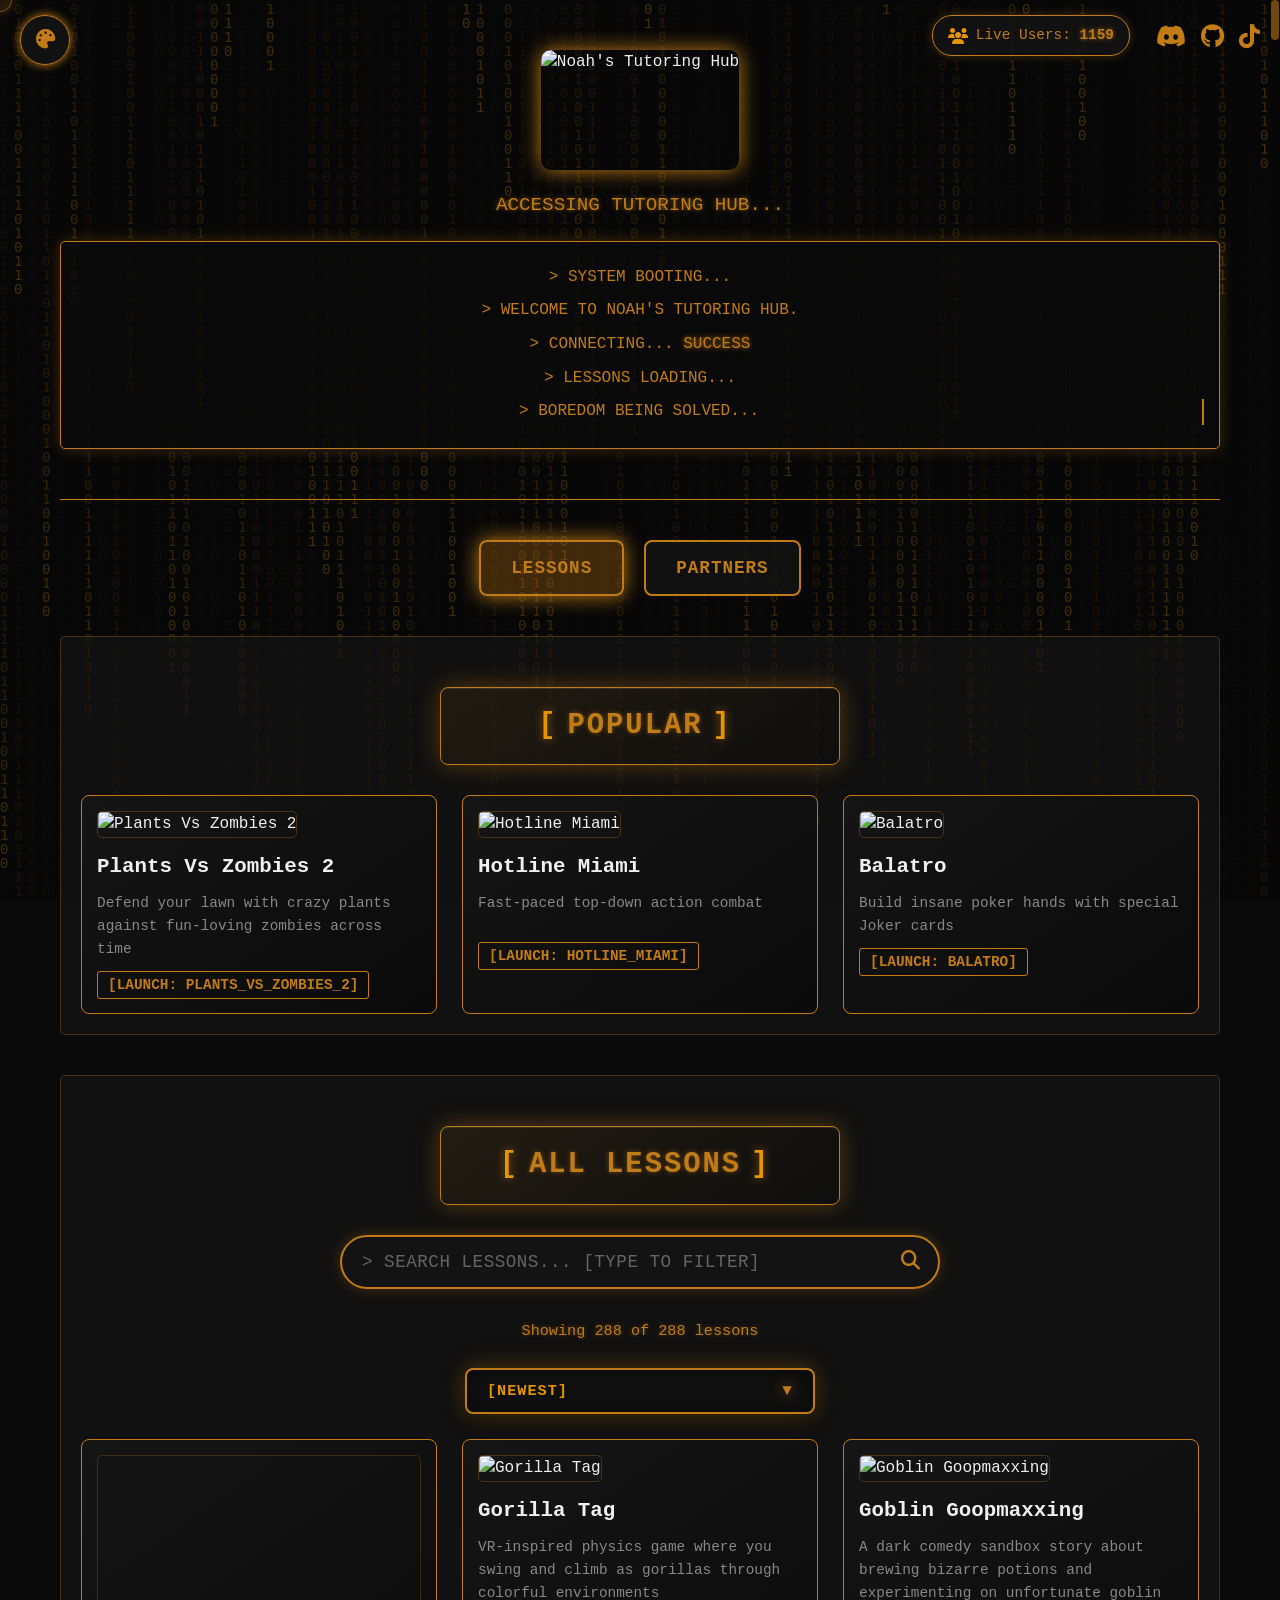
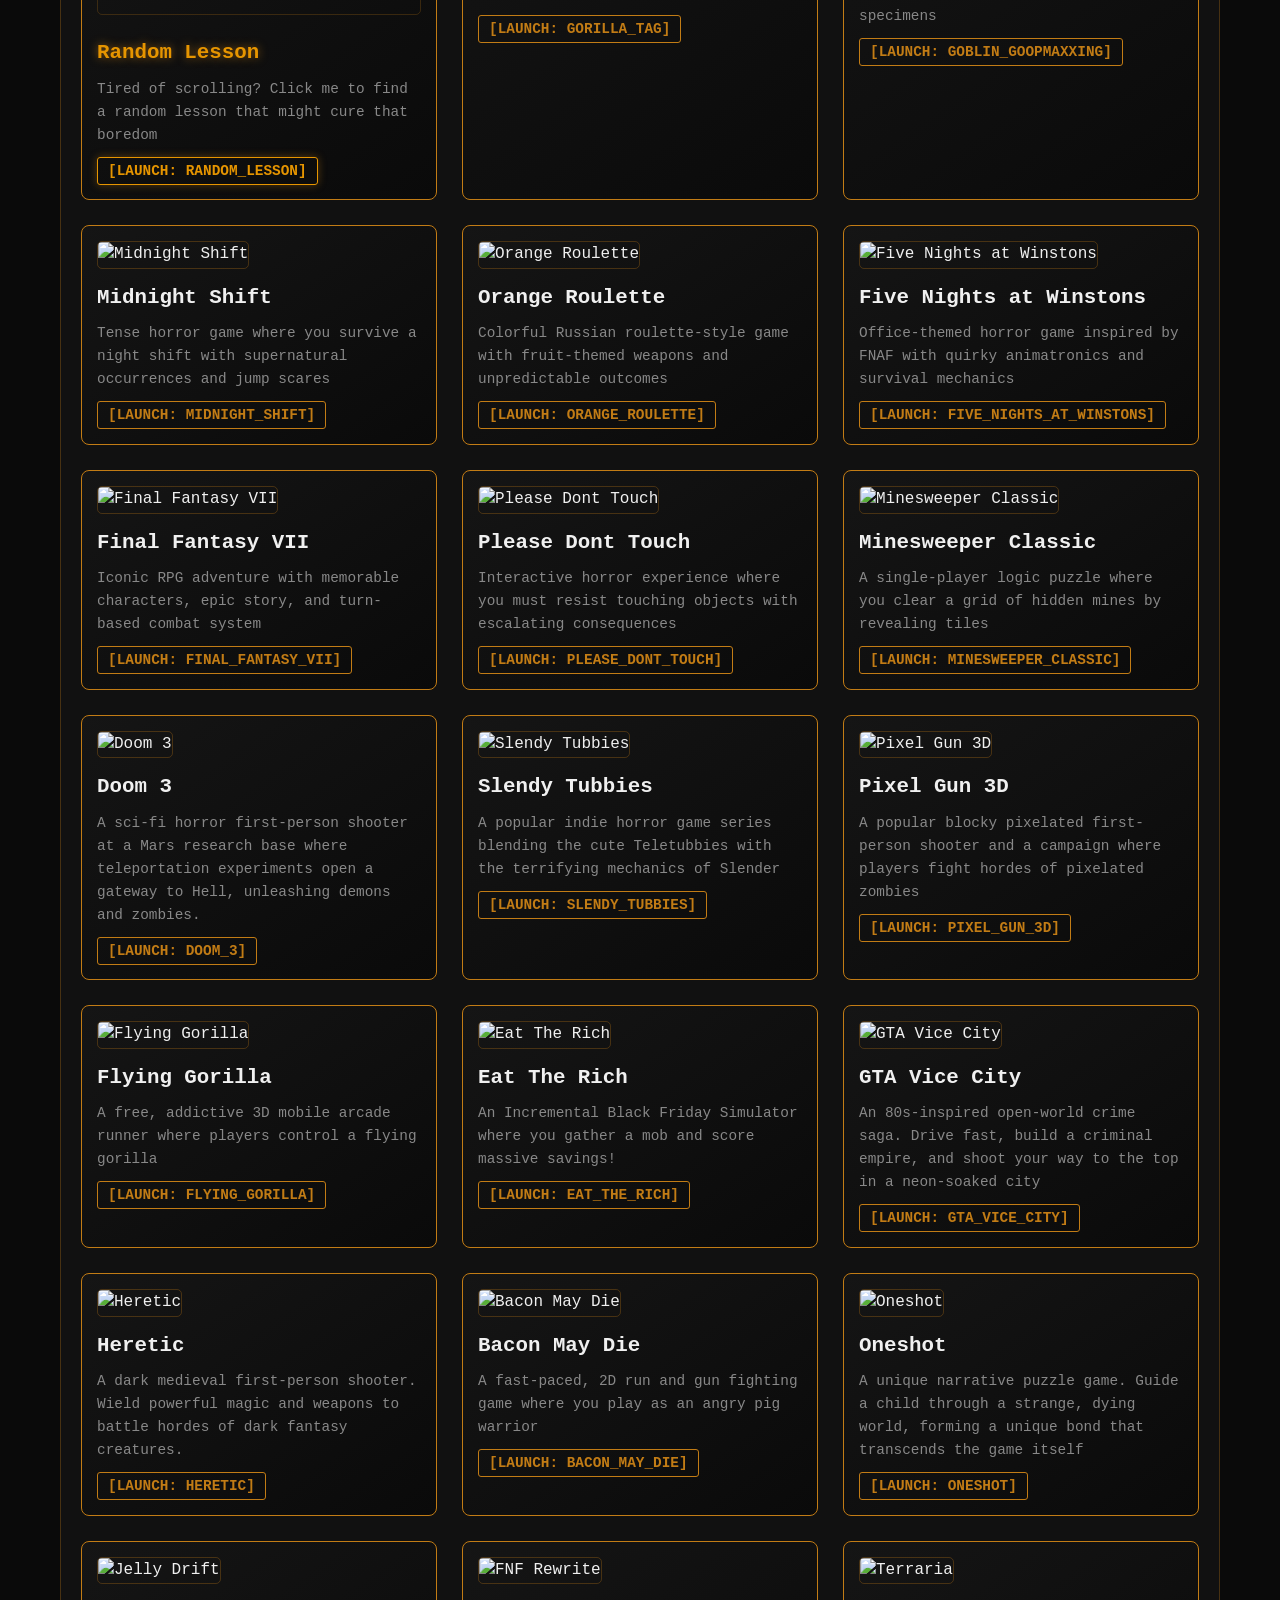
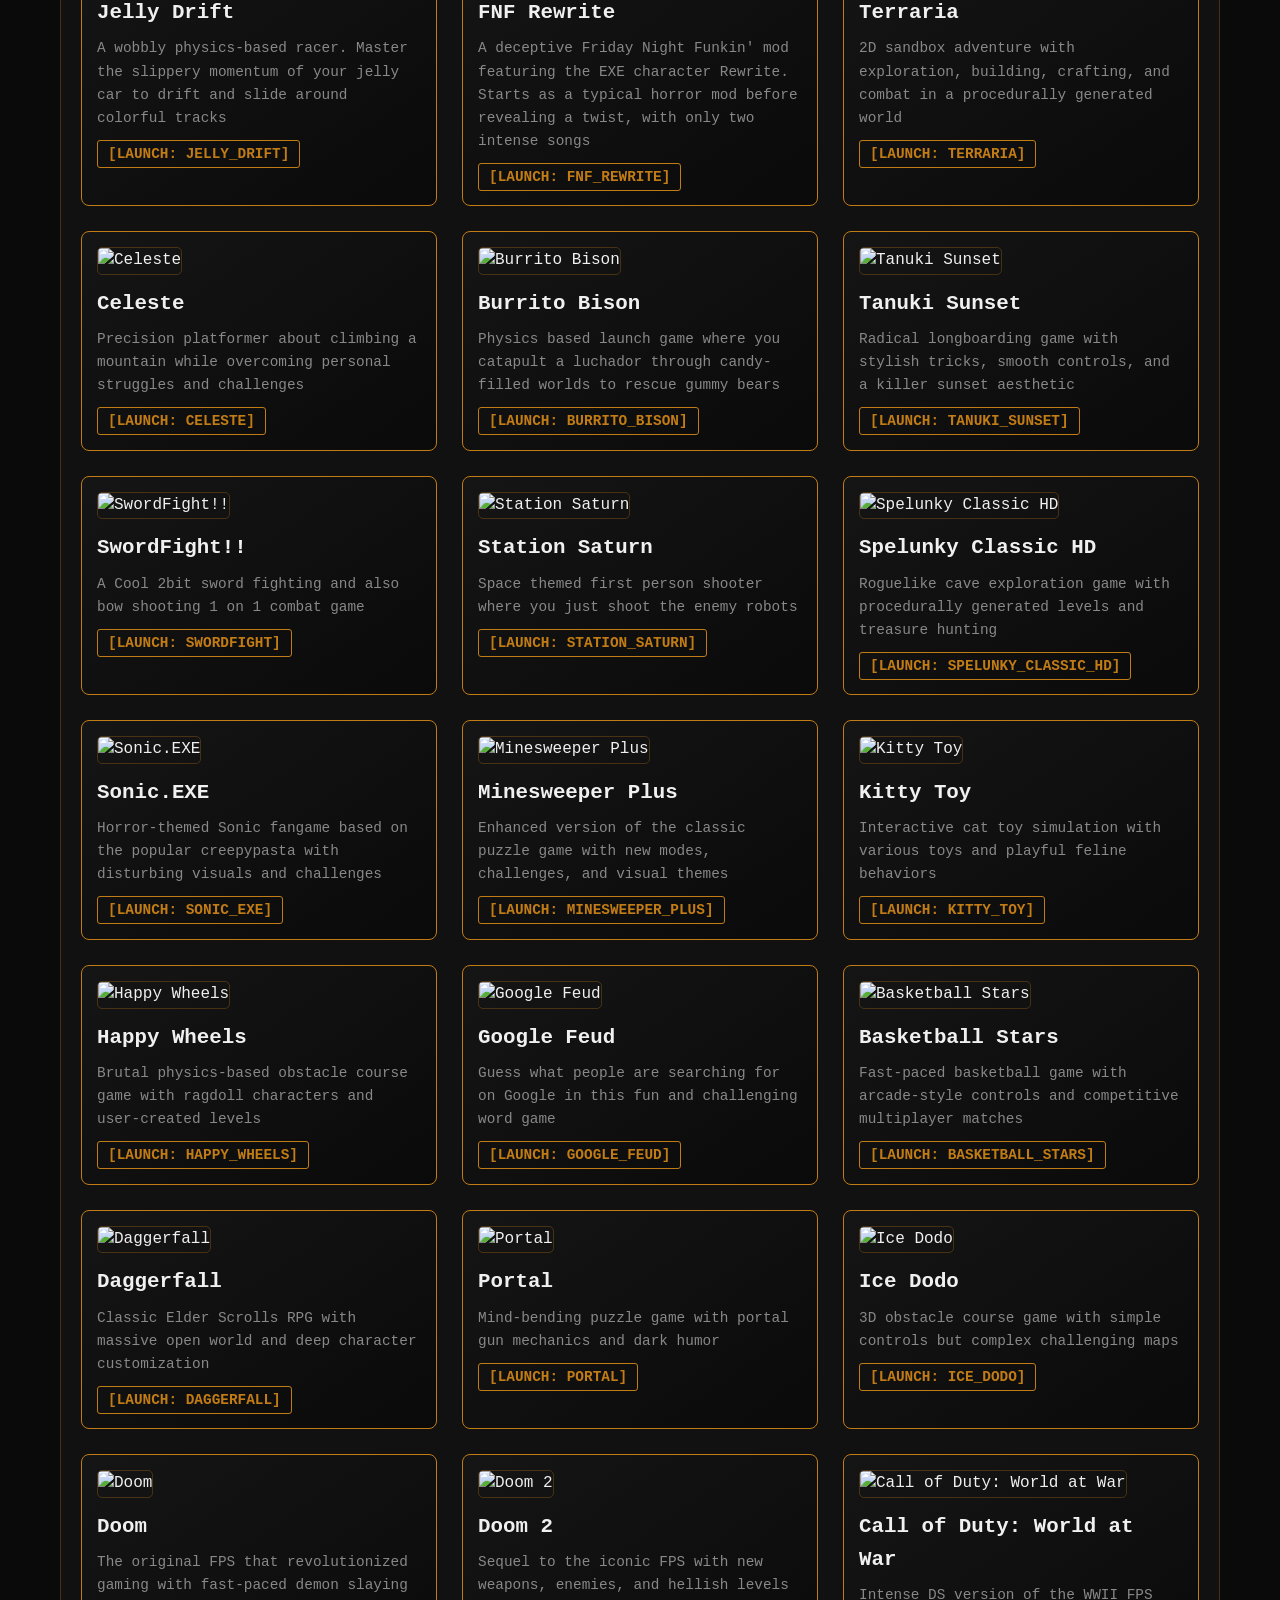
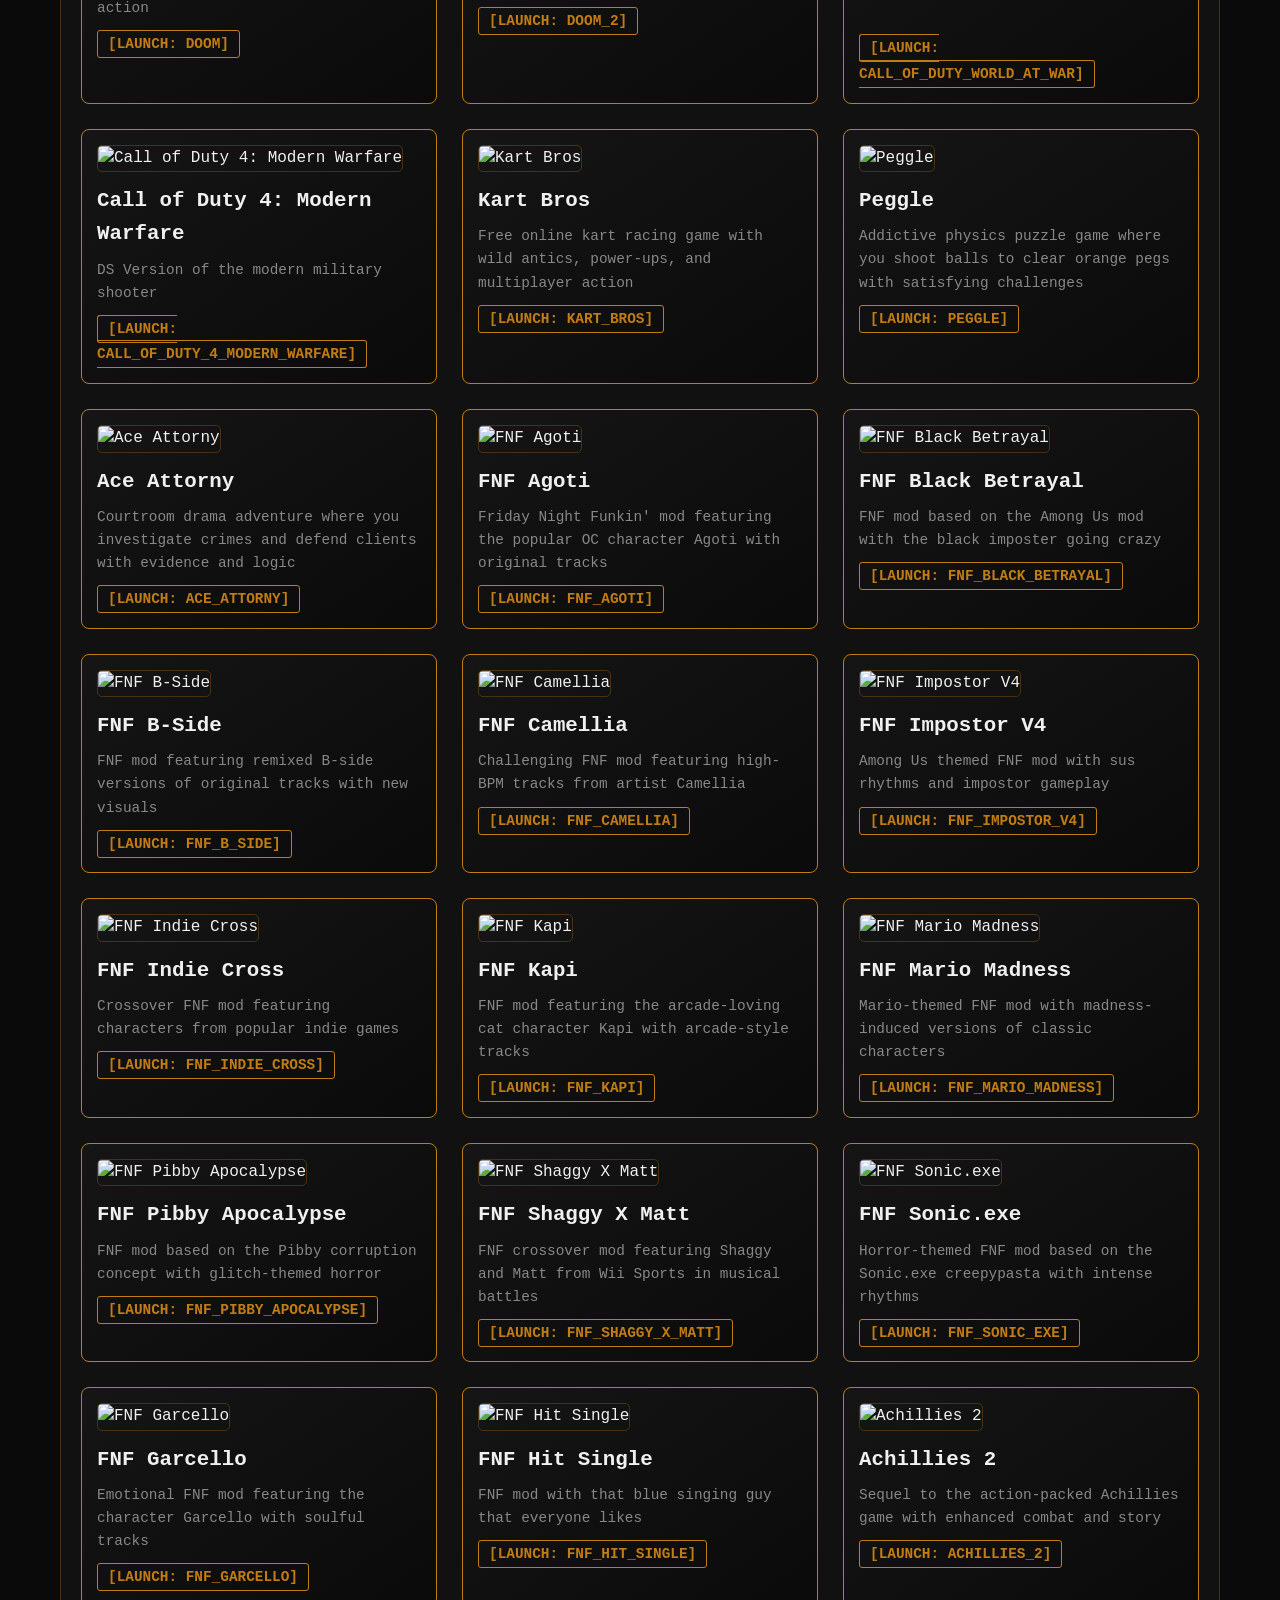
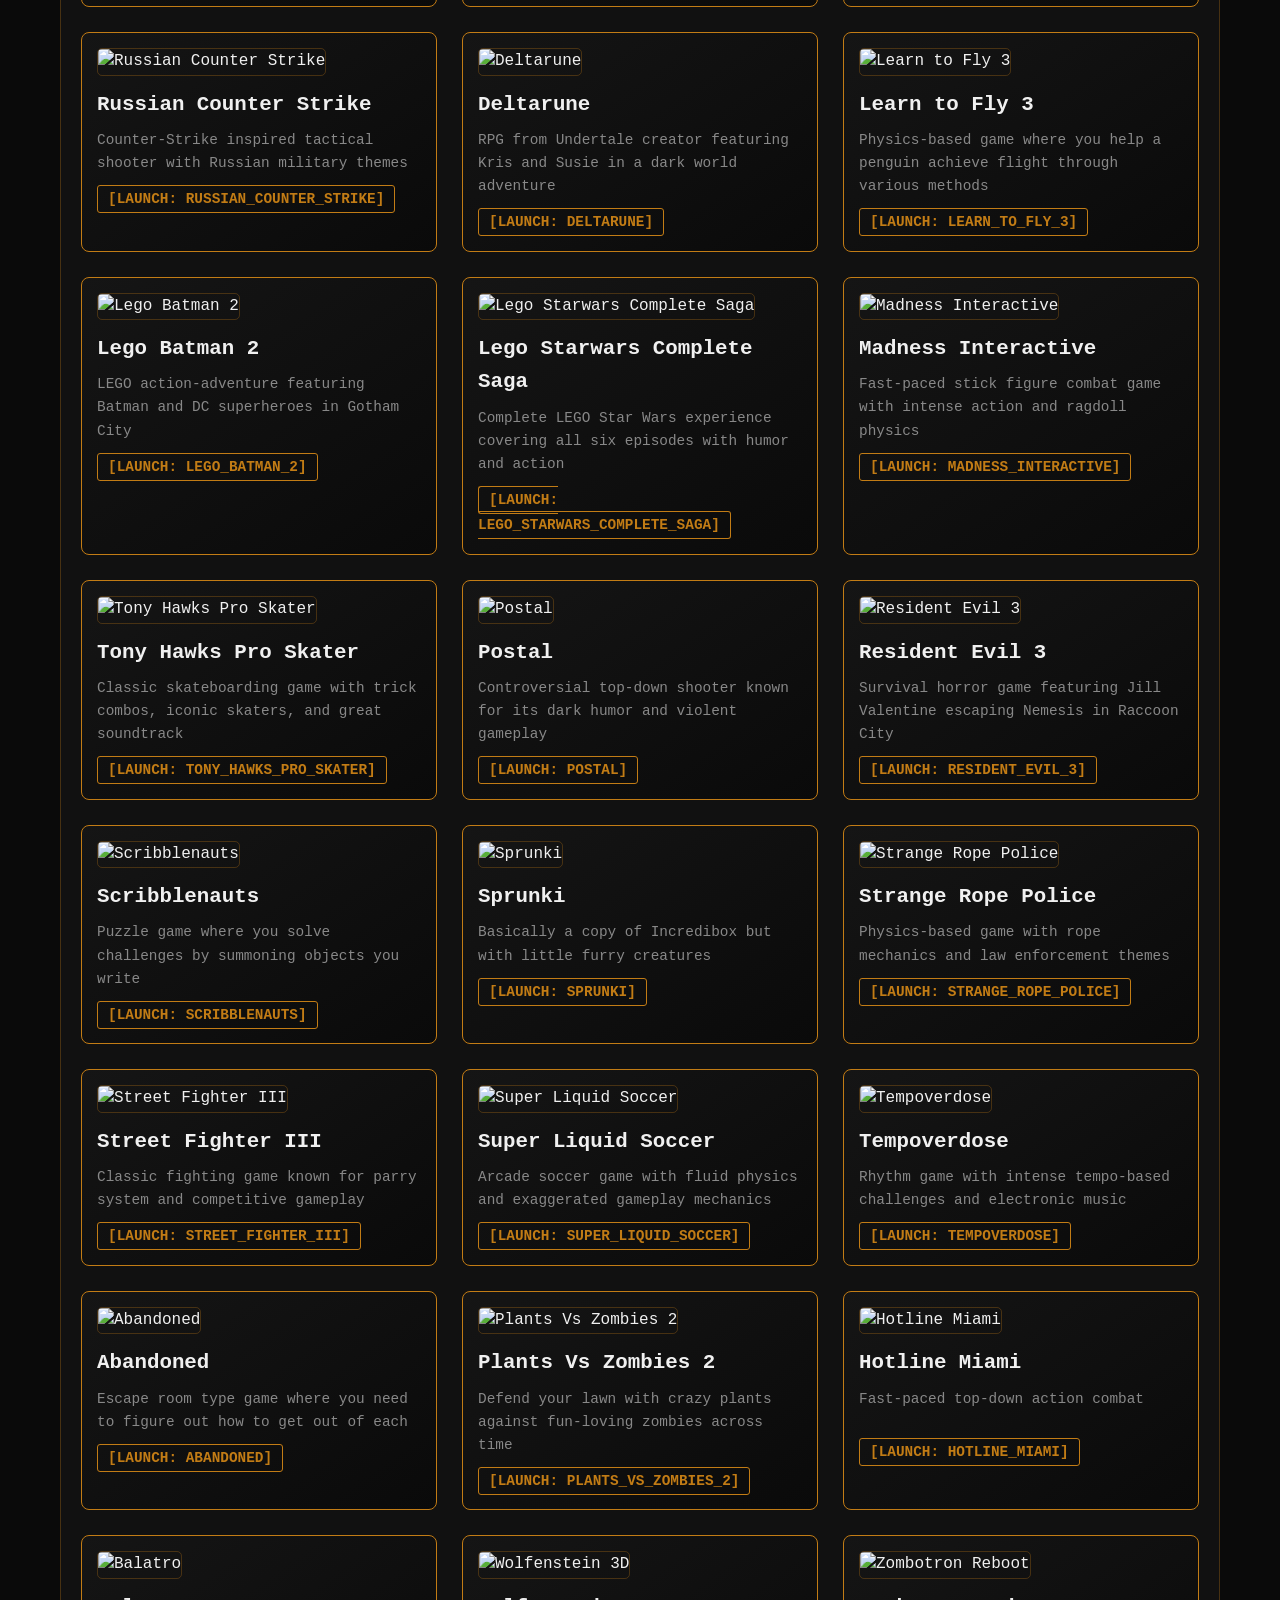
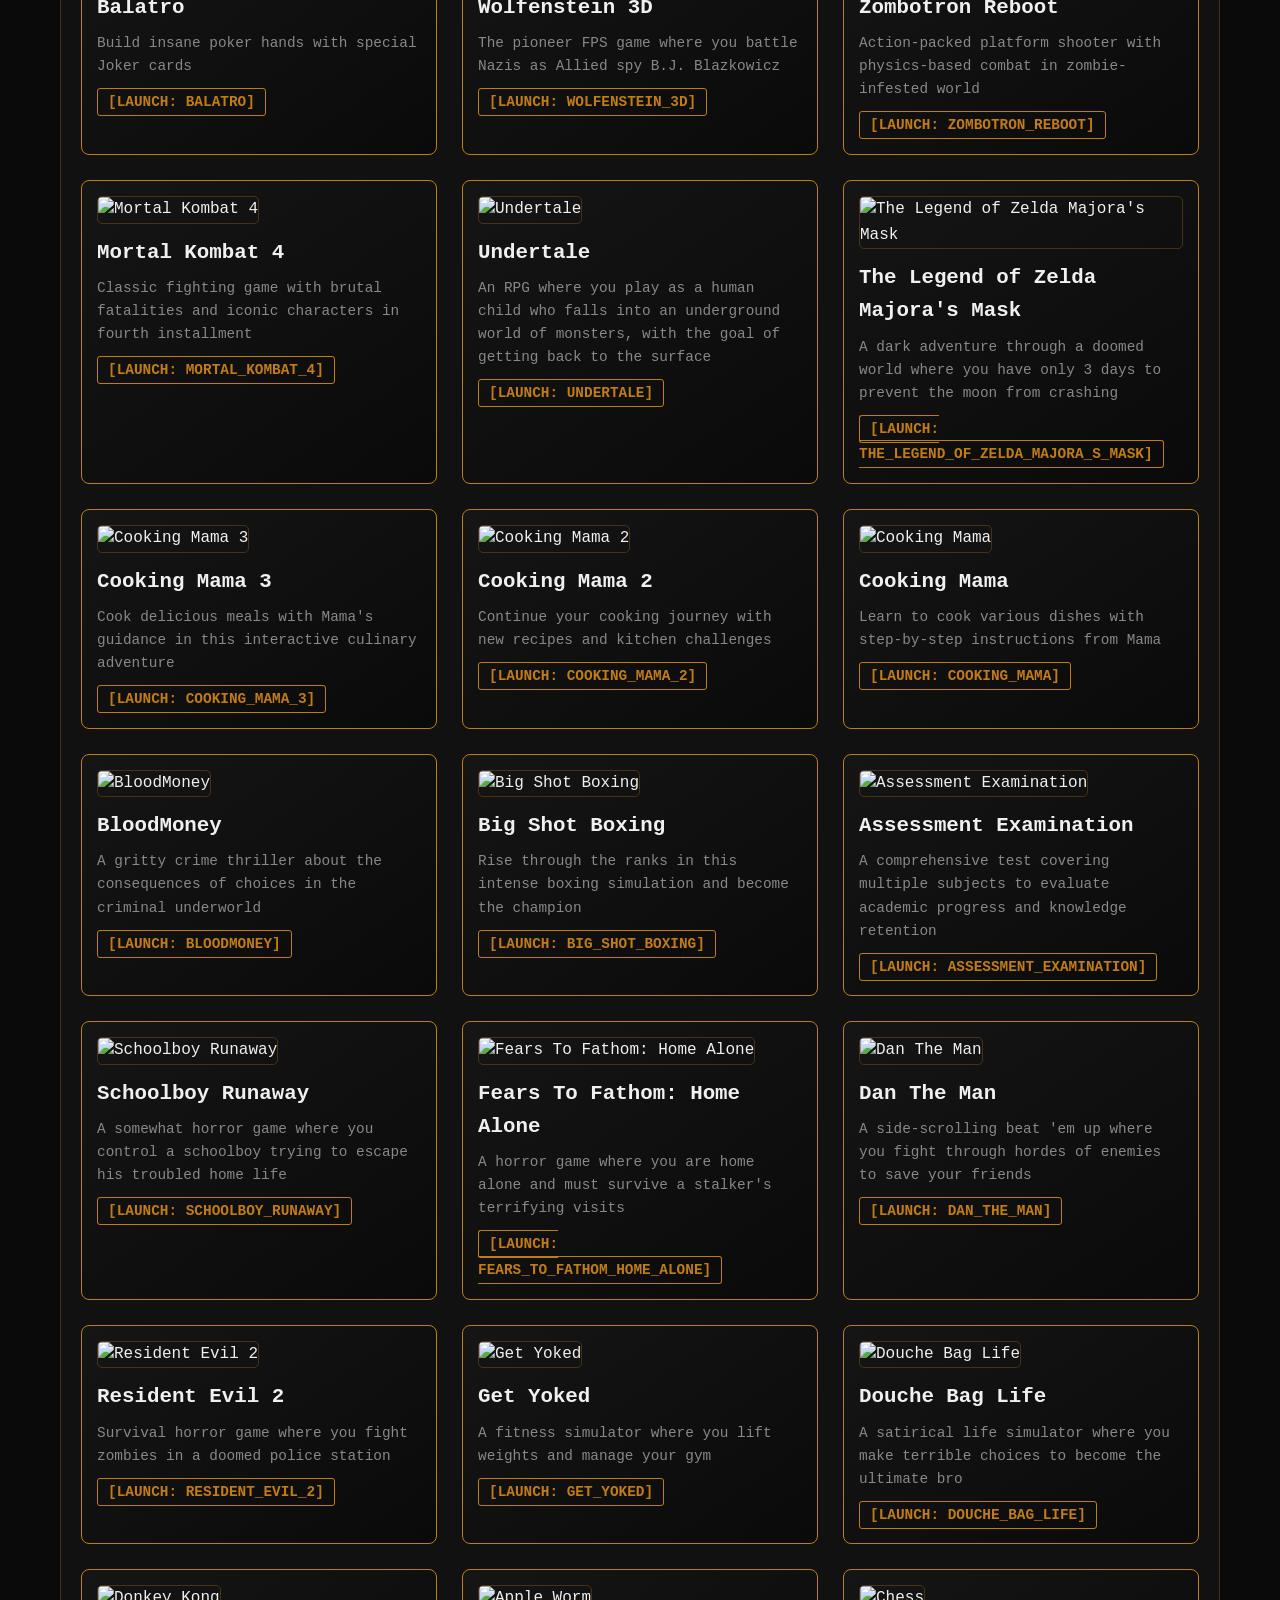
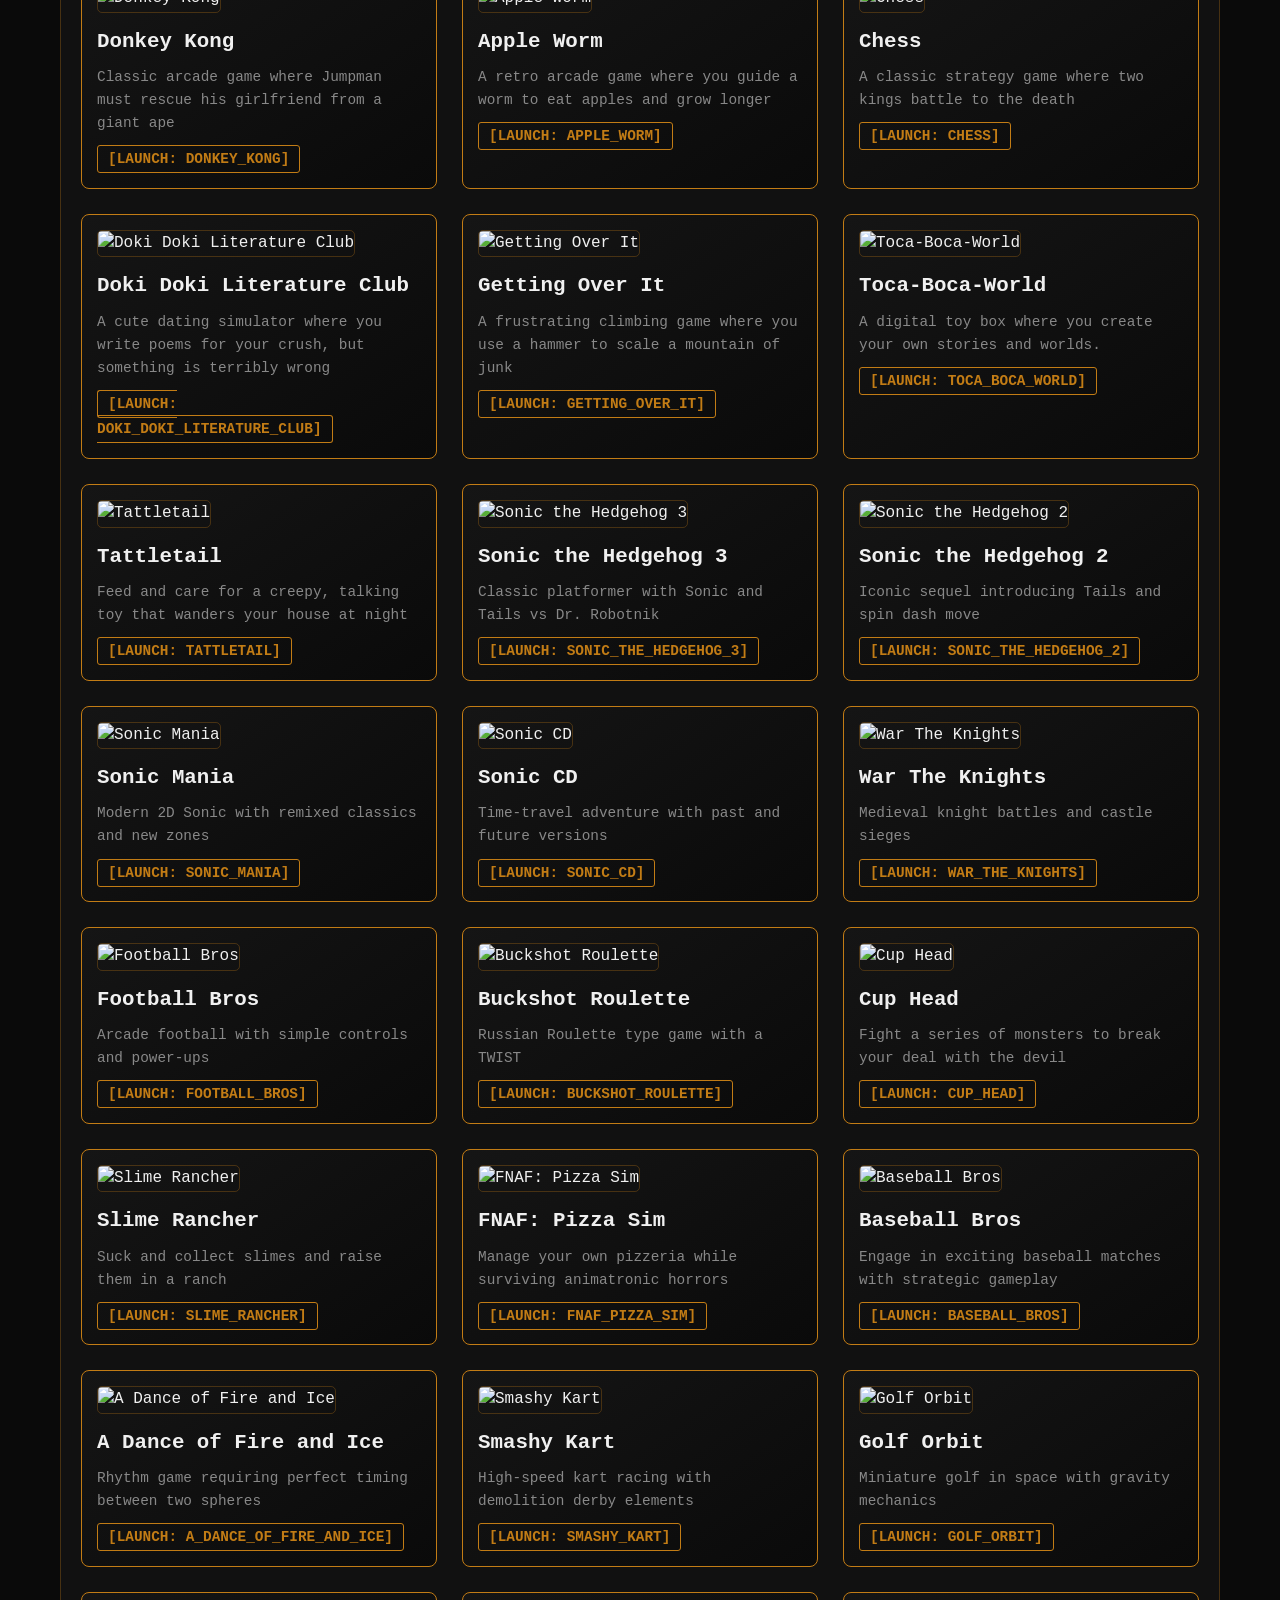
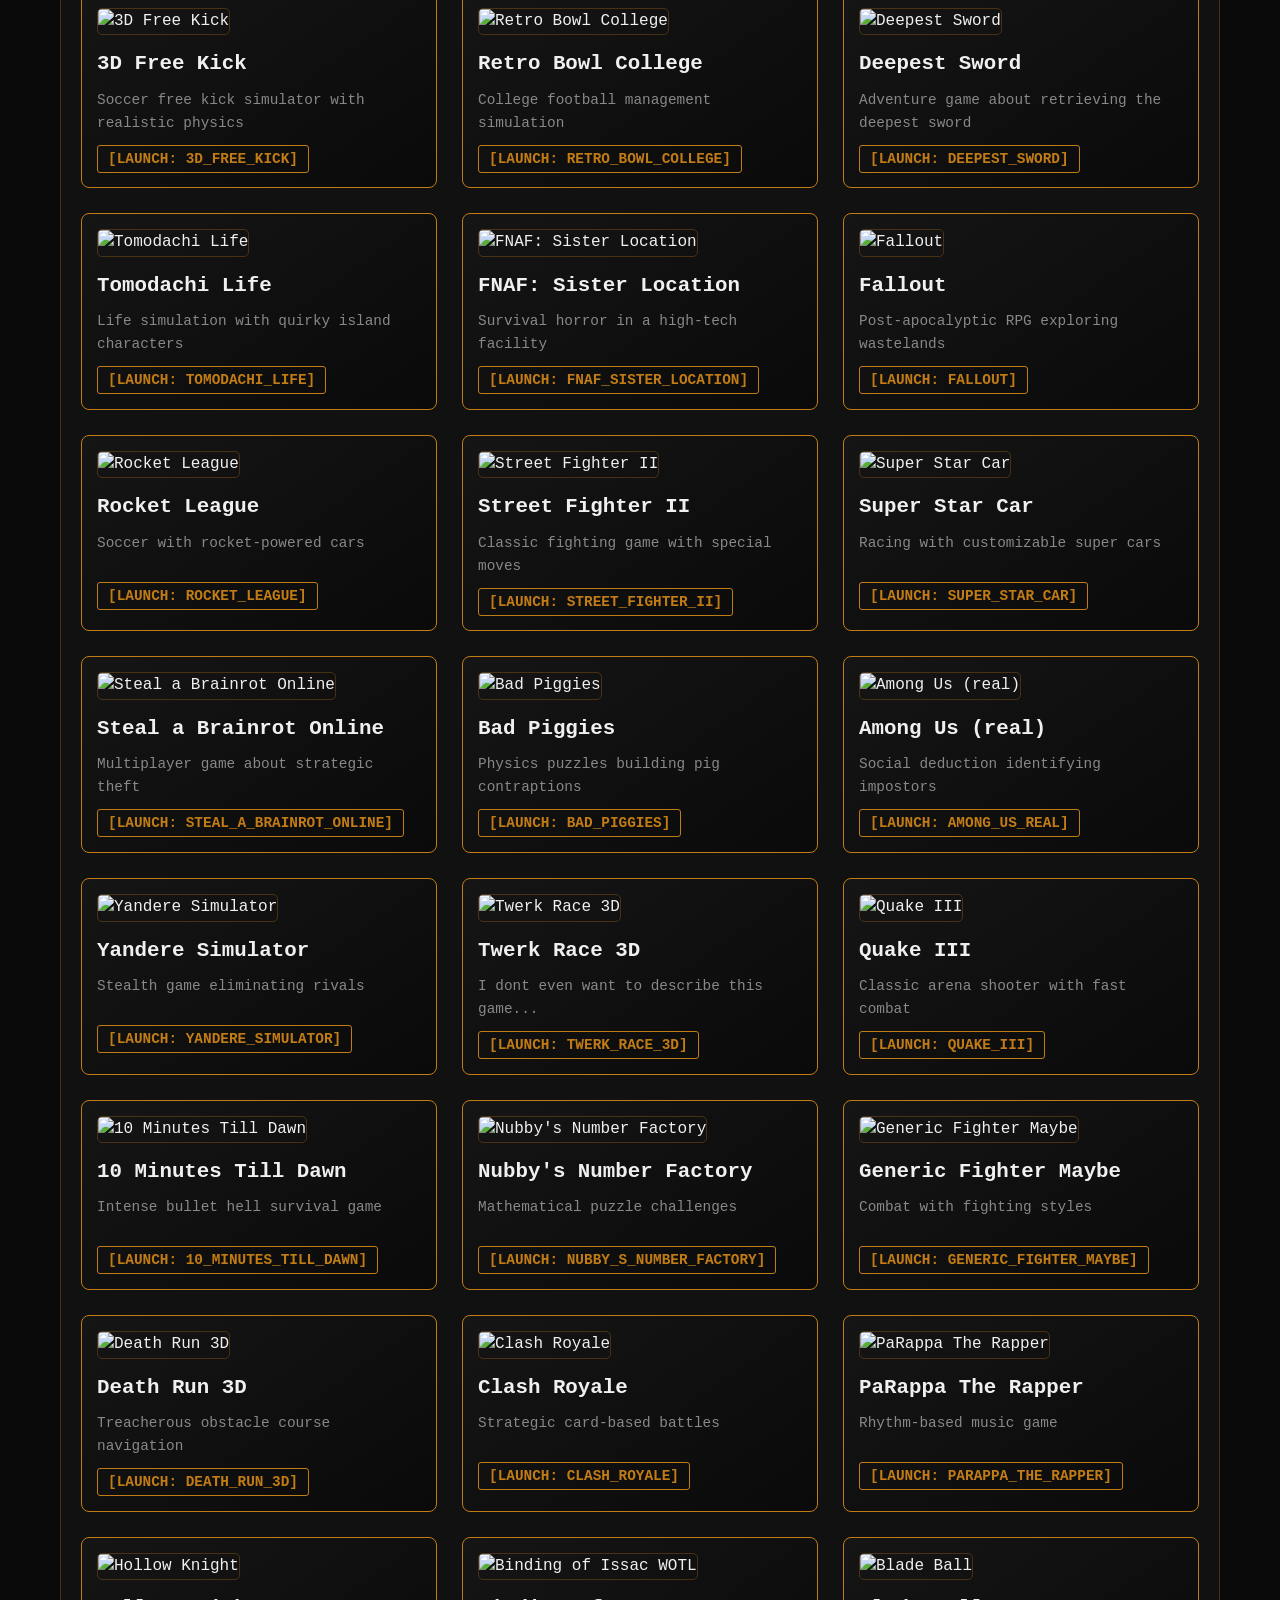
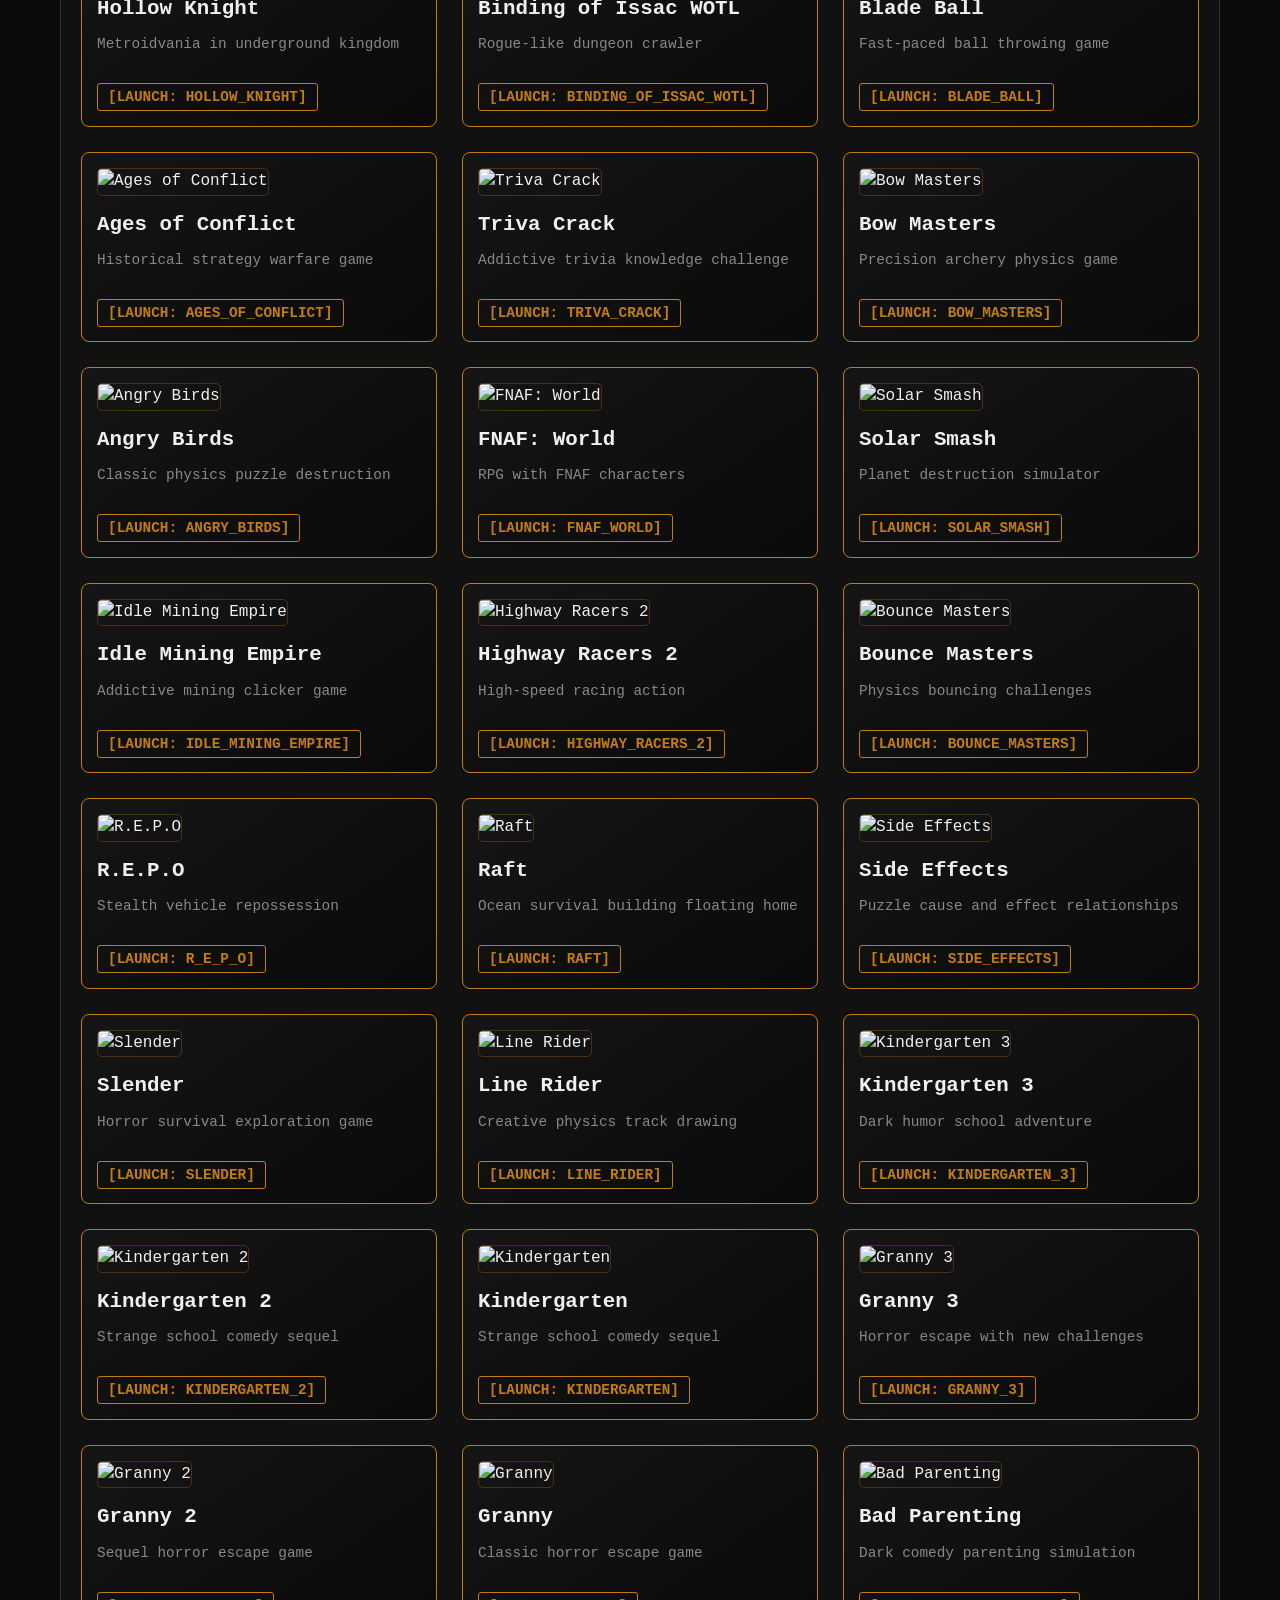
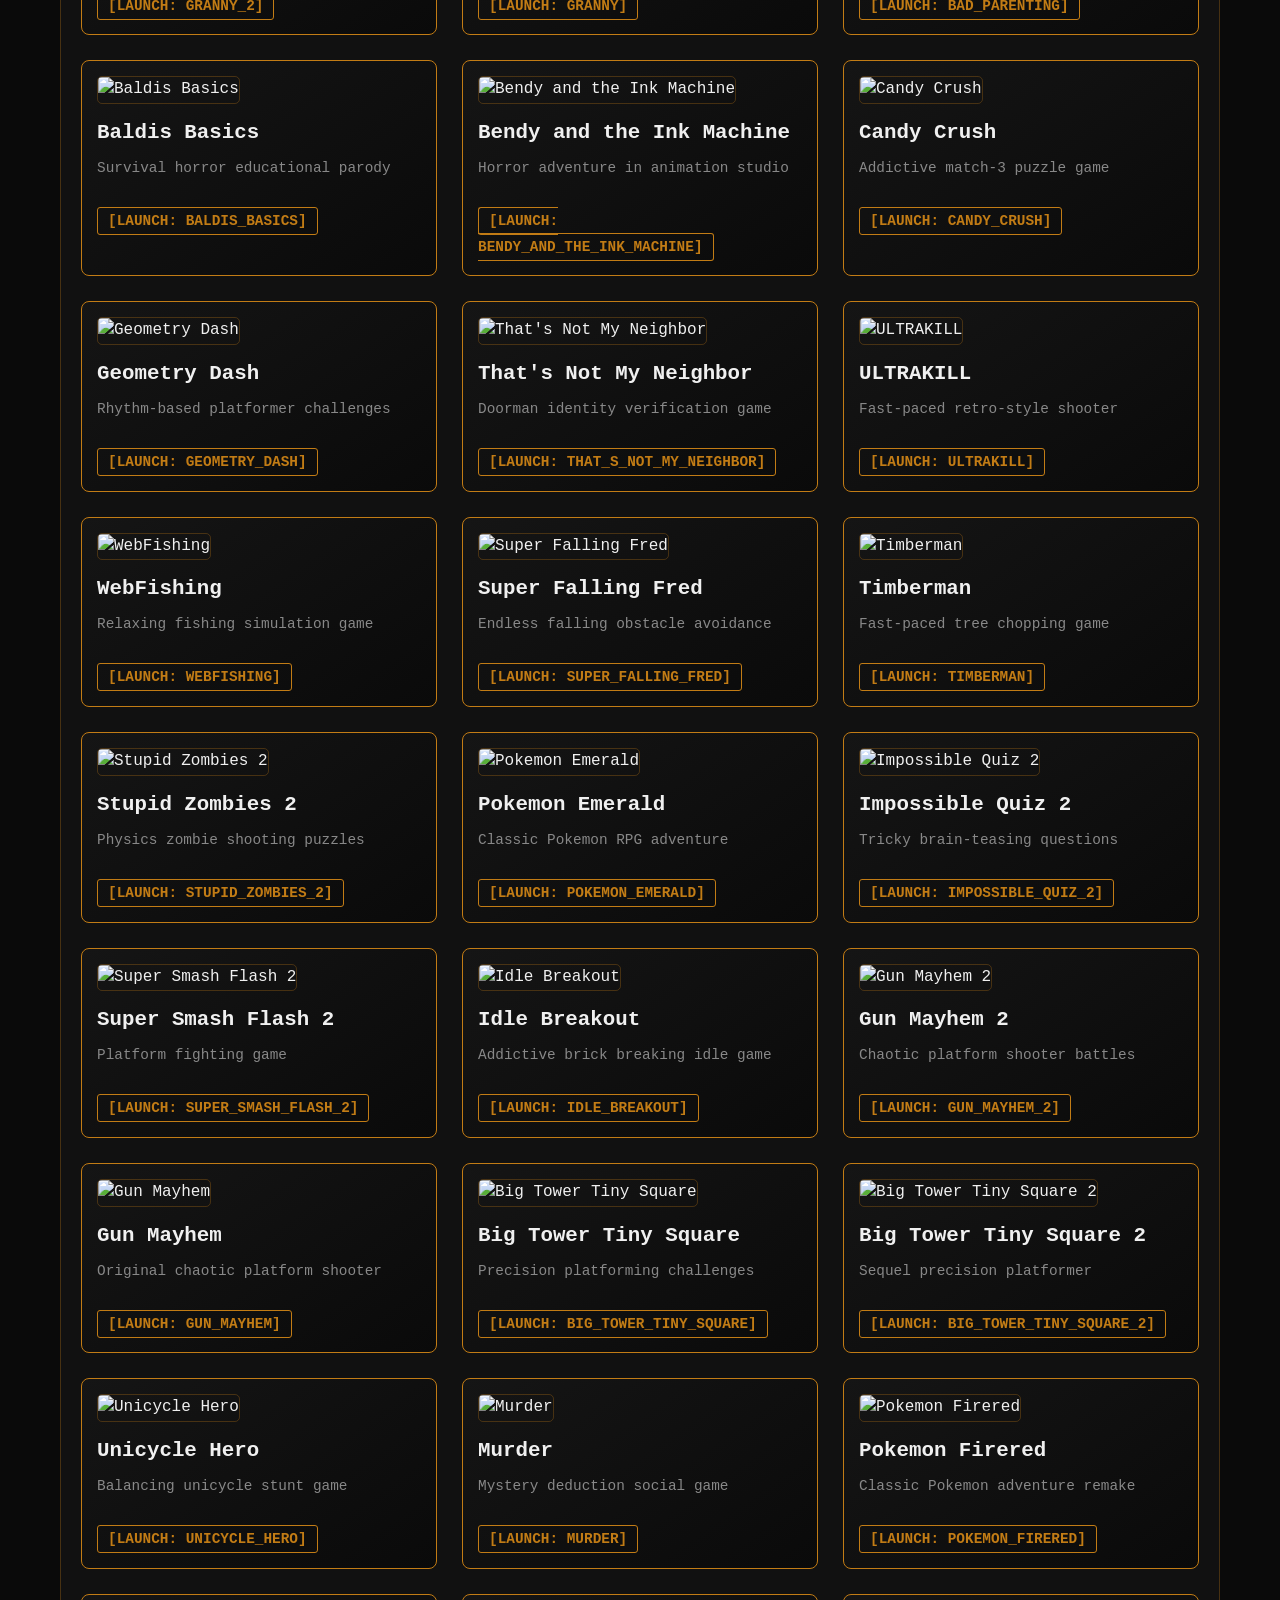
==== commit 31a90617: "Update Minesweeper Classic URL in HTML file" ====
--- a/blahblahblah.html
+++ b/blahblahblah.html
@@ -821,7 +821,7 @@
             { title: "Five Nights at Winstons", desc: "Office-themed horror game inspired by FNAF with quirky animatronics and survival mechanics", url: "https://raw.githack.com/NoahsAmazingTutoringHelp/Noahs-Calculus-Tutor/master/games/157.html", image: "https://cdn.jsdelivr.net/gh/NoahsAmazingTutoringHelp/Noahs-Calculus-Tutor/images/285.jpg" },
             { title: "Final Fantasy VII", desc: "Iconic RPG adventure with memorable characters, epic story, and turn-based combat system", url: "https://raw.githack.com/NoahsAmazingTutoringHelp/Noahs-Calculus-Tutor/master/games/156.html", image: "https://cdn.jsdelivr.net/gh/NoahsAmazingTutoringHelp/Noahs-Calculus-Tutor/images/284.jpg" },
             { title: "Please Dont Touch", desc: "Interactive horror experience where you must resist touching objects with escalating consequences", url: "https://raw.githack.com/NoahsAmazingTutoringHelp/Noahs-Calculus-Tutor/master/games/155.html", image: "https://cdn.jsdelivr.net/gh/NoahsAmazingTutoringHelp/Noahs-Calculus-Tutor/images/283.jpg" },
-            { title: "Minesweeper Classic", desc: "A single-player logic puzzle where you clear a grid of hidden mines by revealing tiles", url: "https://raw.githack.com/NoahsAmazingTutoringHelp/Noahs-Calculus-Tutor/master/games/162.html", image: "https://cdn.jsdelivr.net/gh/NoahsAmazingTutoringHelp/Noahs-Calculus-Tutor/images/290.jpg" },
+            { title: "Minesweeper Classic", desc: "A single-player logic puzzle where you clear a grid of hidden mines by revealing tiles", url: "https://rawcdn.githack.com/thirstygithub/didactic-guacamole/a0e0705dfd601efbbd60c25faa5240a652a81b5f/index.html", image: "https://cdn.jsdelivr.net/gh/NoahsAmazingTutoringHelp/Noahs-Calculus-Tutor/images/290.jpg" },
             { title: "Doom 3", desc: "A sci-fi horror first-person shooter at a Mars research base where teleportation experiments open a gateway to Hell, unleashing demons and zombies.", url: "https://doom3kaidensarcade.netlify.app/", image: "https://cdn.jsdelivr.net/gh/NoahsAmazingTutoringHelp/Noahs-Calculus-Tutor/images/282.jpg" },
             { title: "Slendy Tubbies", desc: "A popular indie horror game series blending the cute Teletubbies with the terrifying mechanics of Slender", url: "https://rawcdn.githack.com/thirstygithub/mrmooremath/edf912ae4d86452b59348babd57f3b8c86dcbe86/public/assets/storage/webgl/st/index.html", image: "https://cdn.jsdelivr.net/gh/NoahsAmazingTutoringHelp/Noahs-Calculus-Tutor/images/281.jpg" },
             { title: "Pixel Gun 3D", desc: "A popular blocky pixelated first-person shooter and a campaign where players fight hordes of pixelated zombies", url: "https://rawcdn.githack.com/thirstygithub/mrmooremath/edf912ae4d86452b59348babd57f3b8c86dcbe86/public/assets/storage/webgl/pg3d/index.html", image: "https://cdn.jsdelivr.net/gh/NoahsAmazingTutoringHelp/Noahs-Calculus-Tutor/images/280.jpg" },
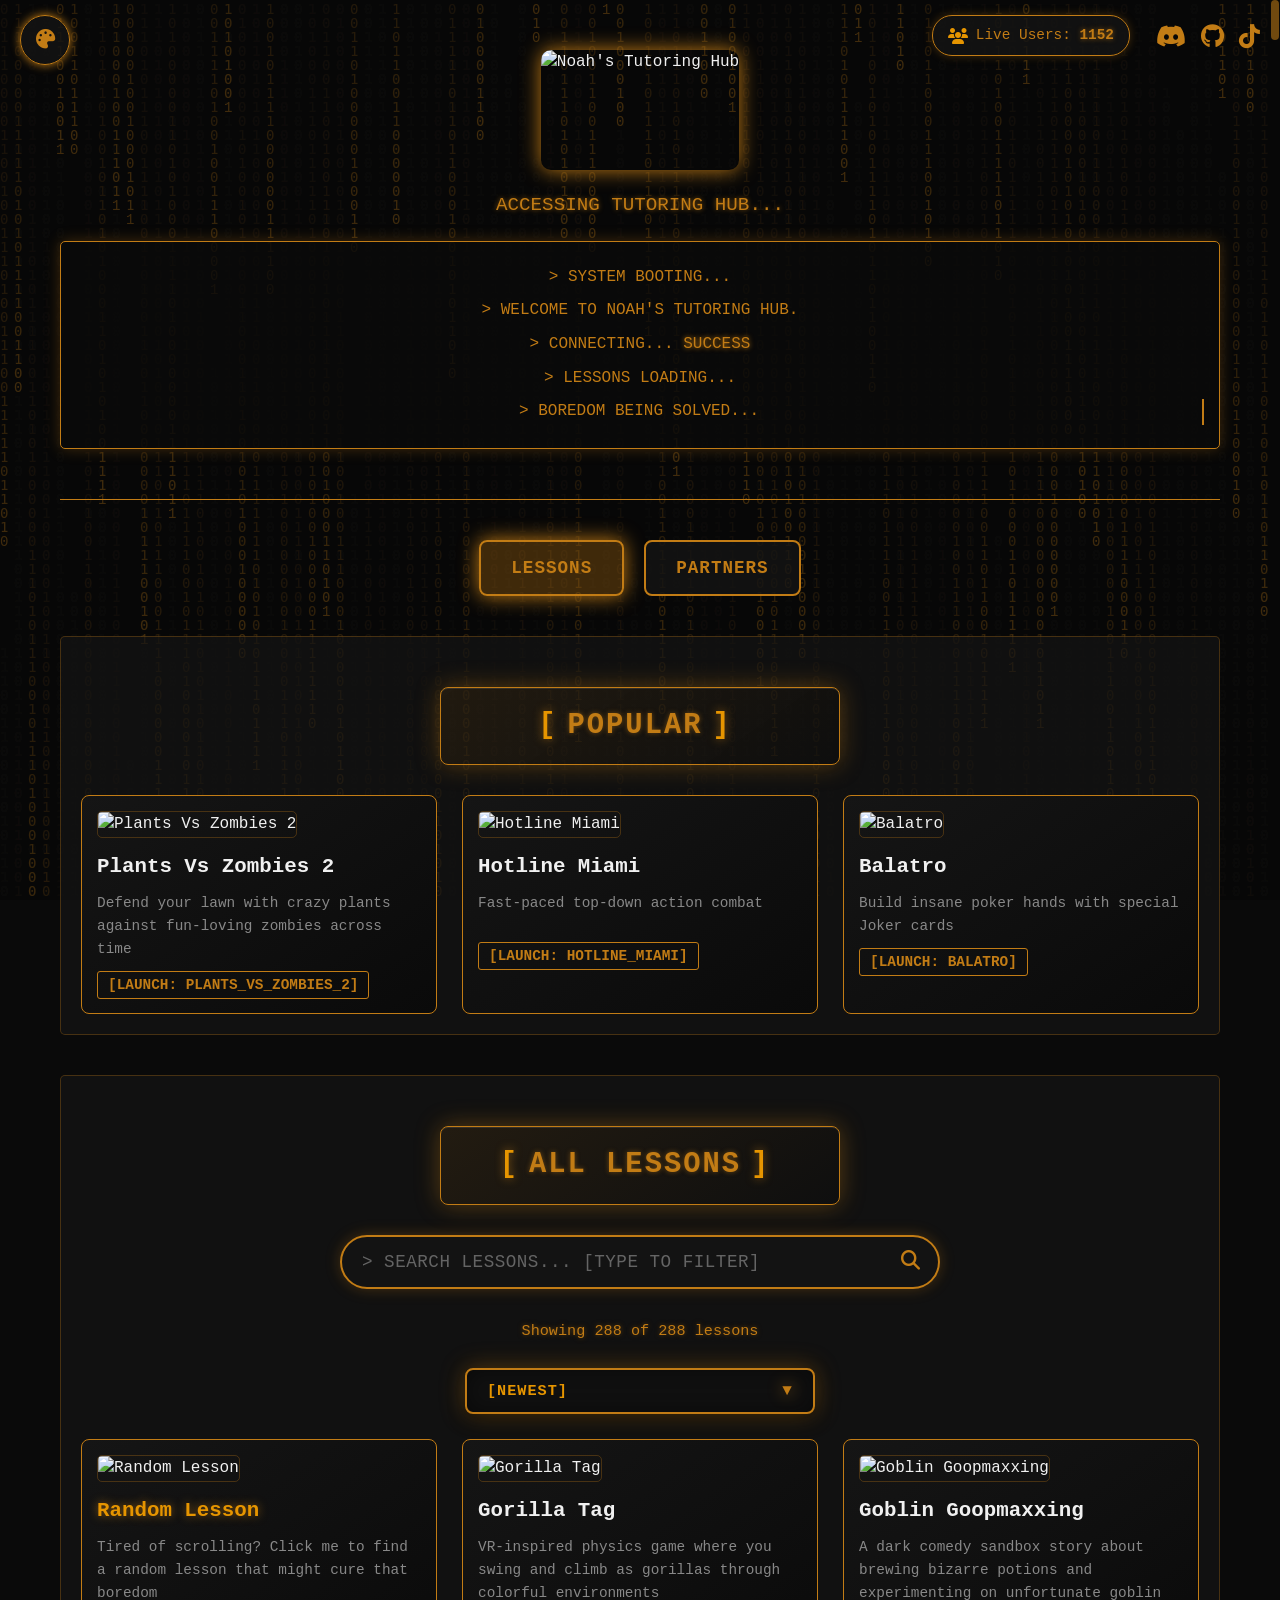
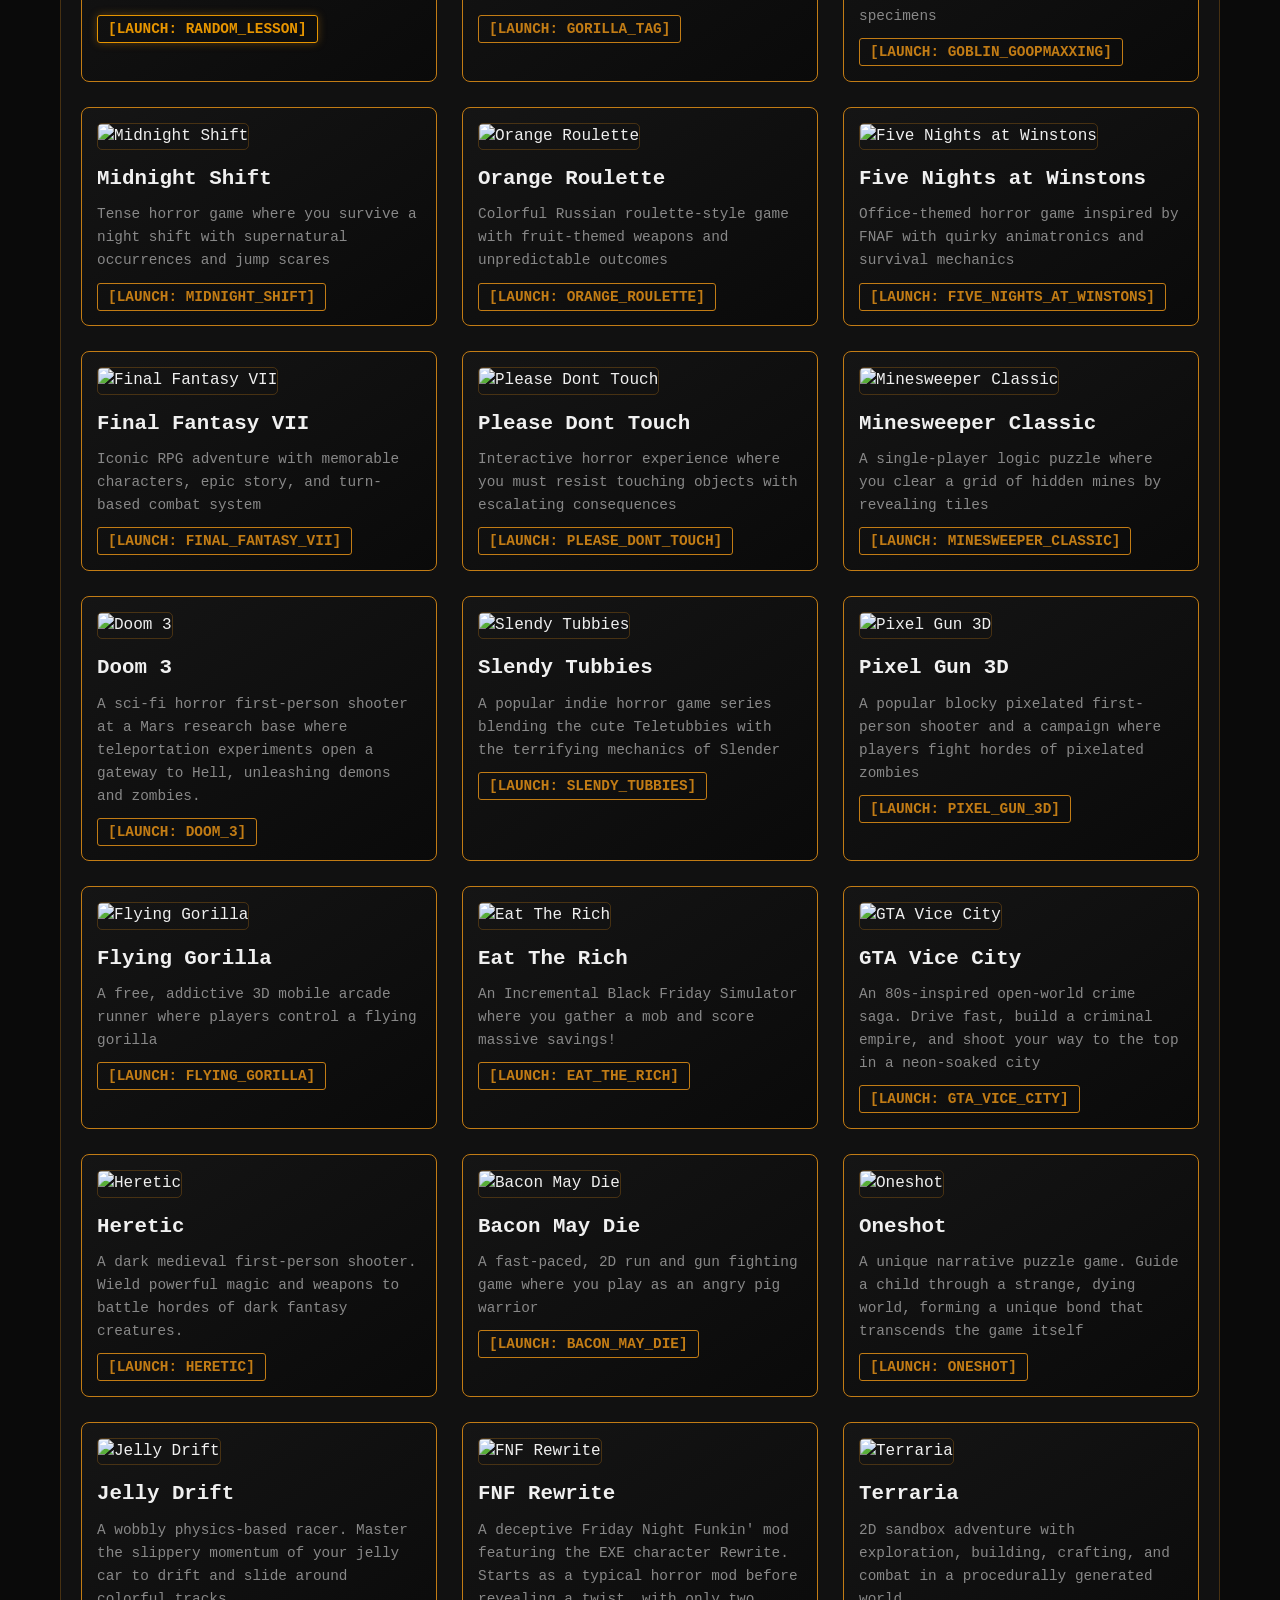
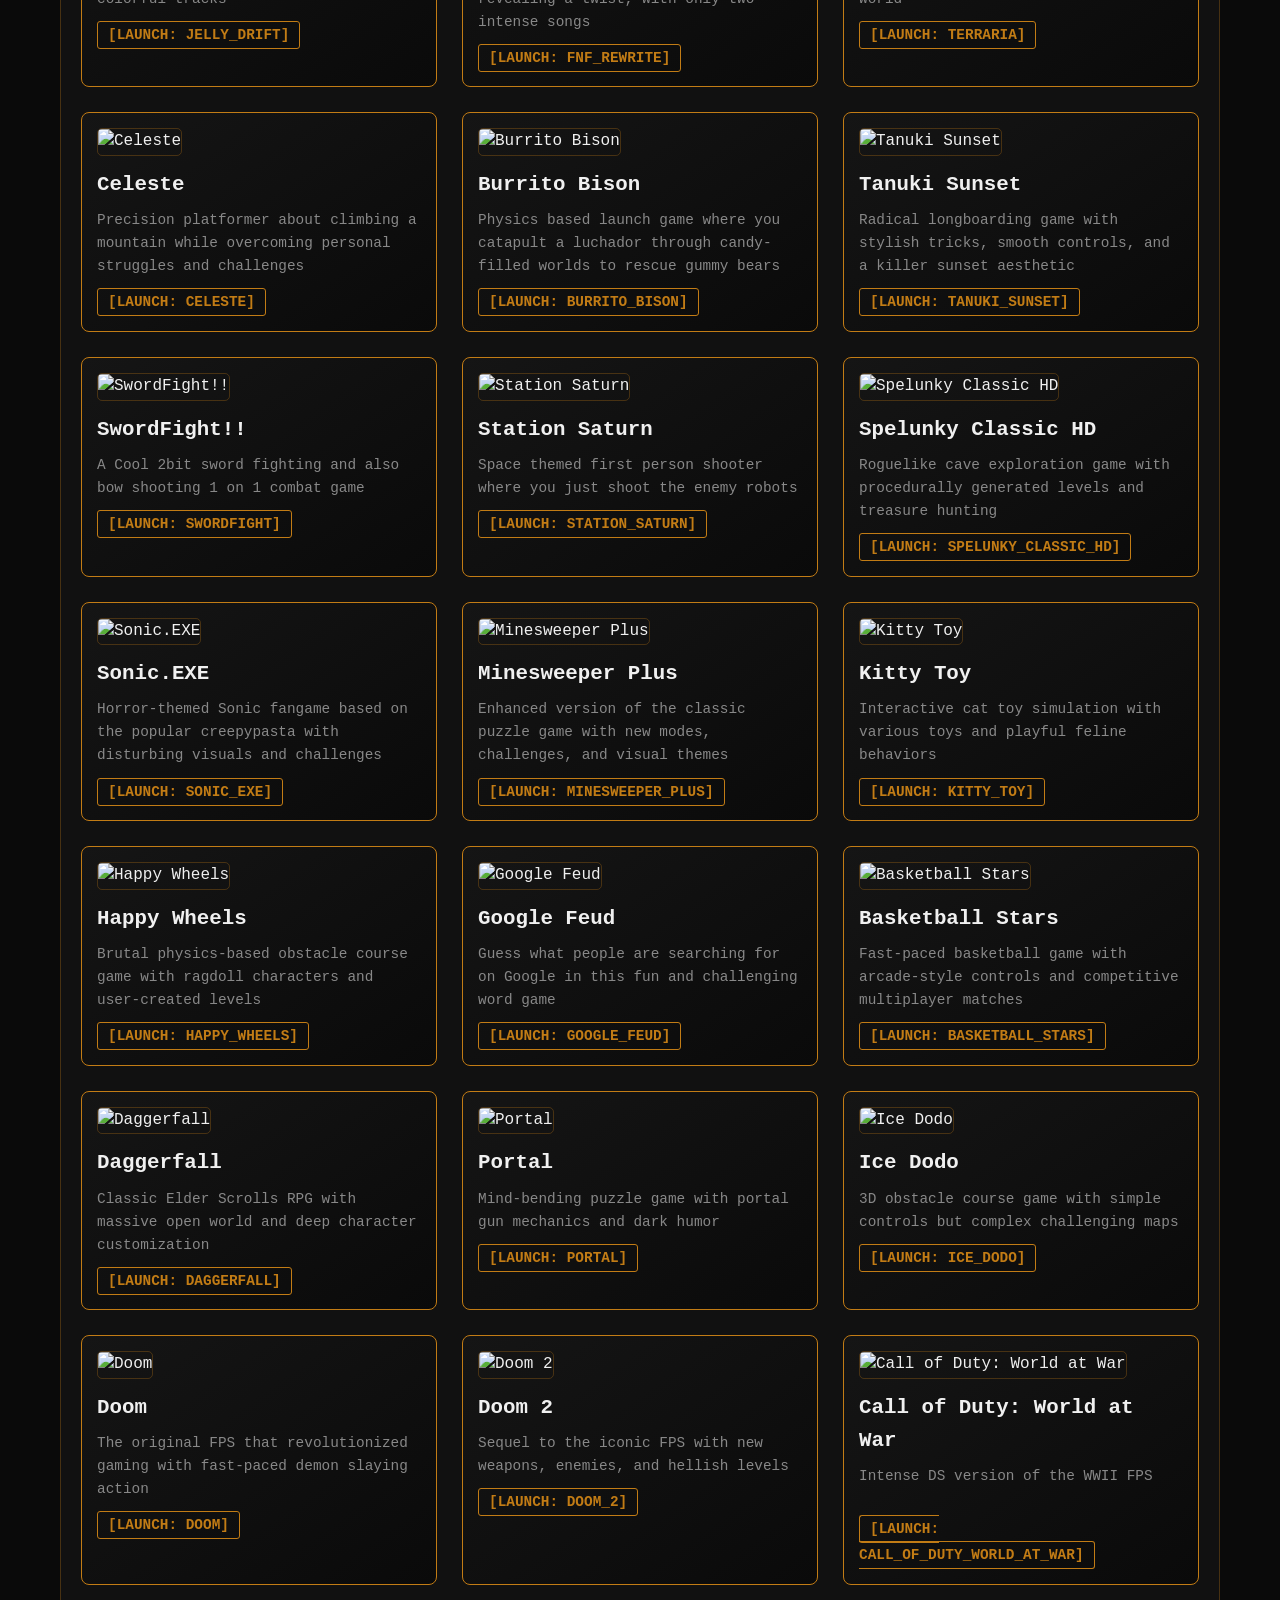
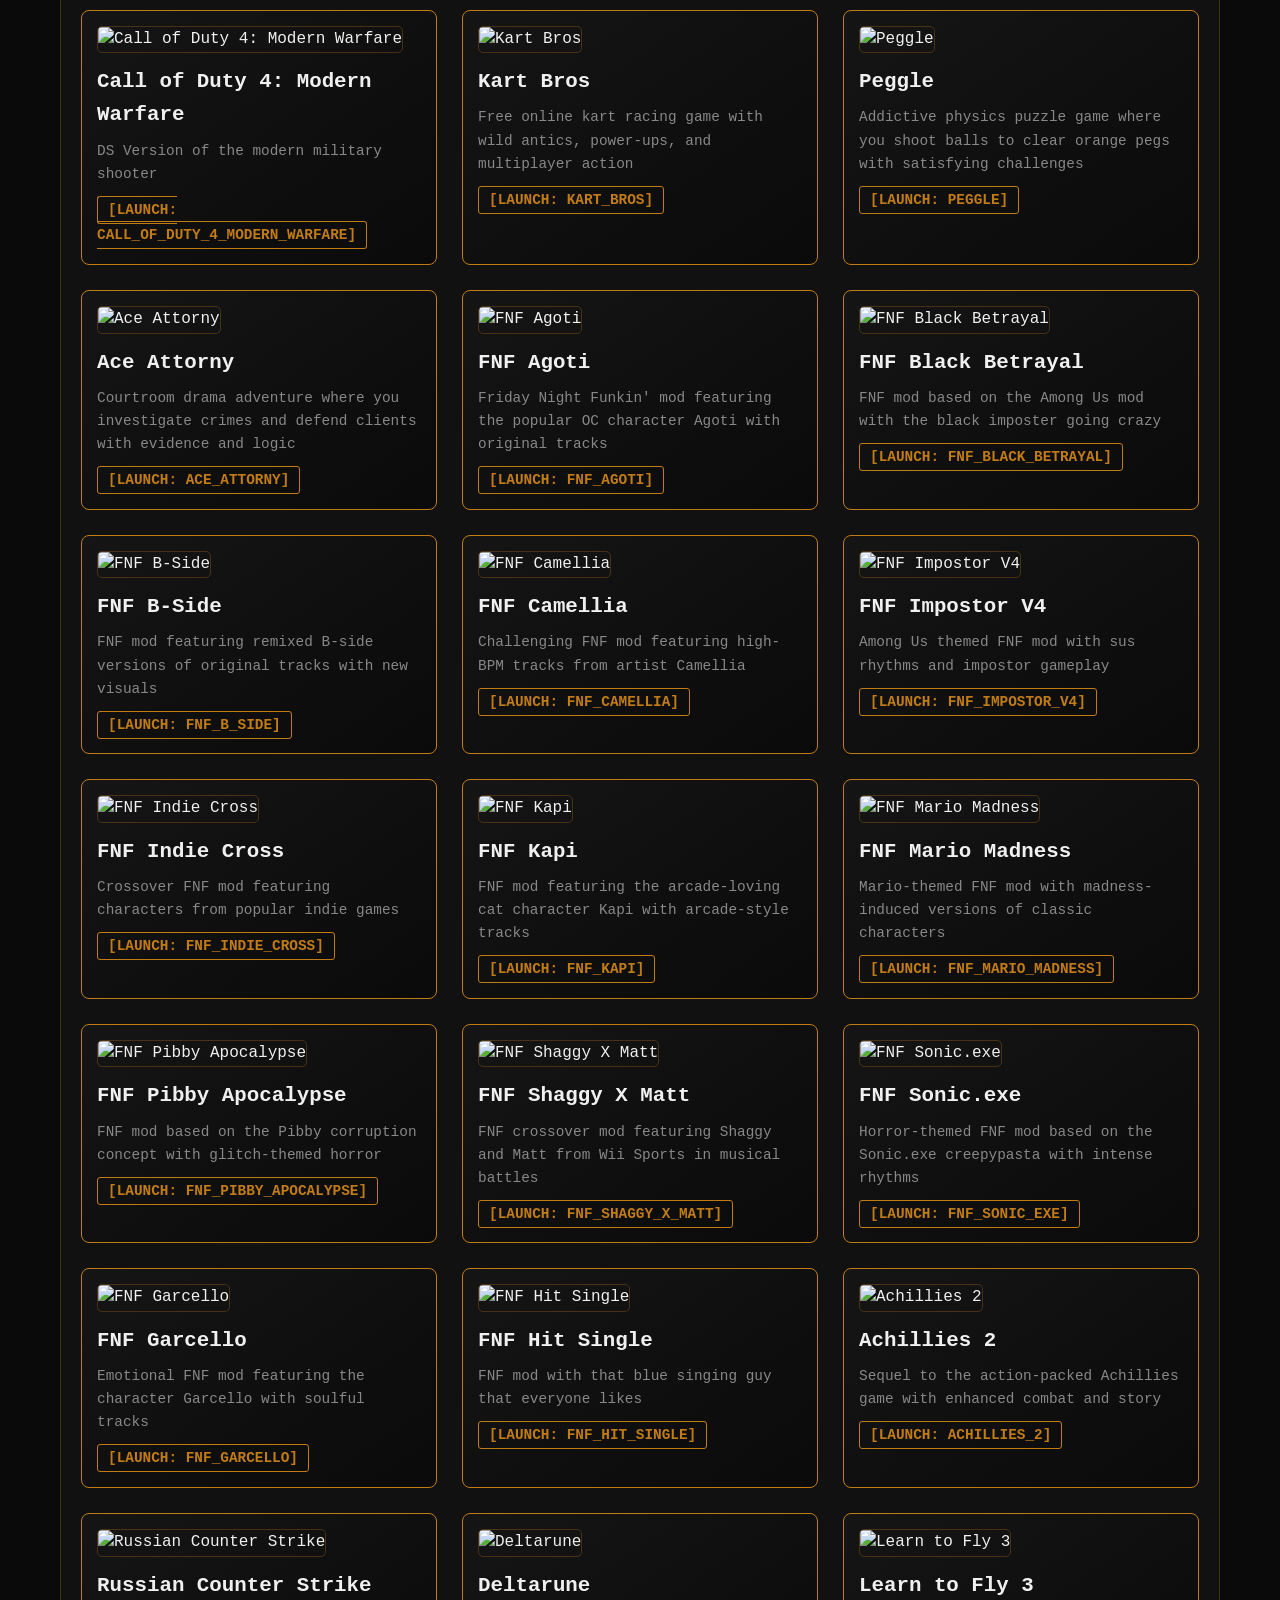
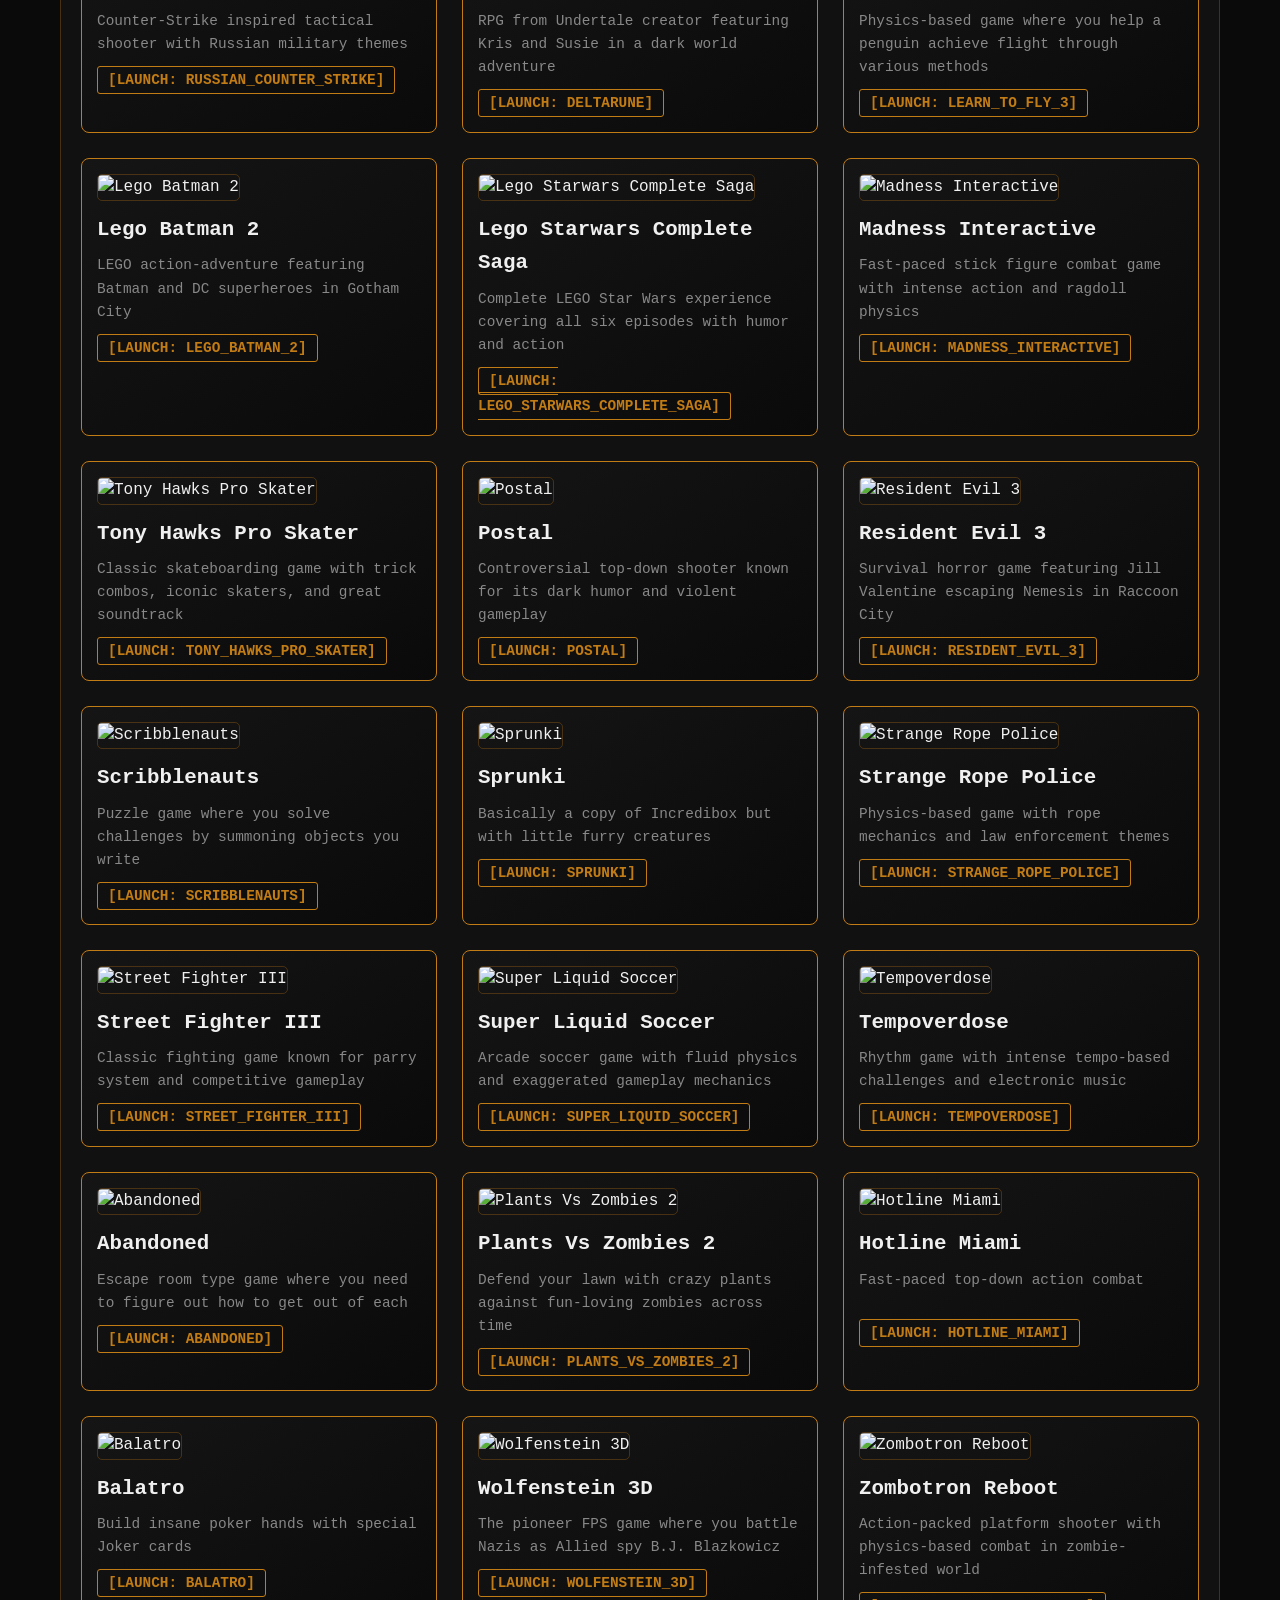
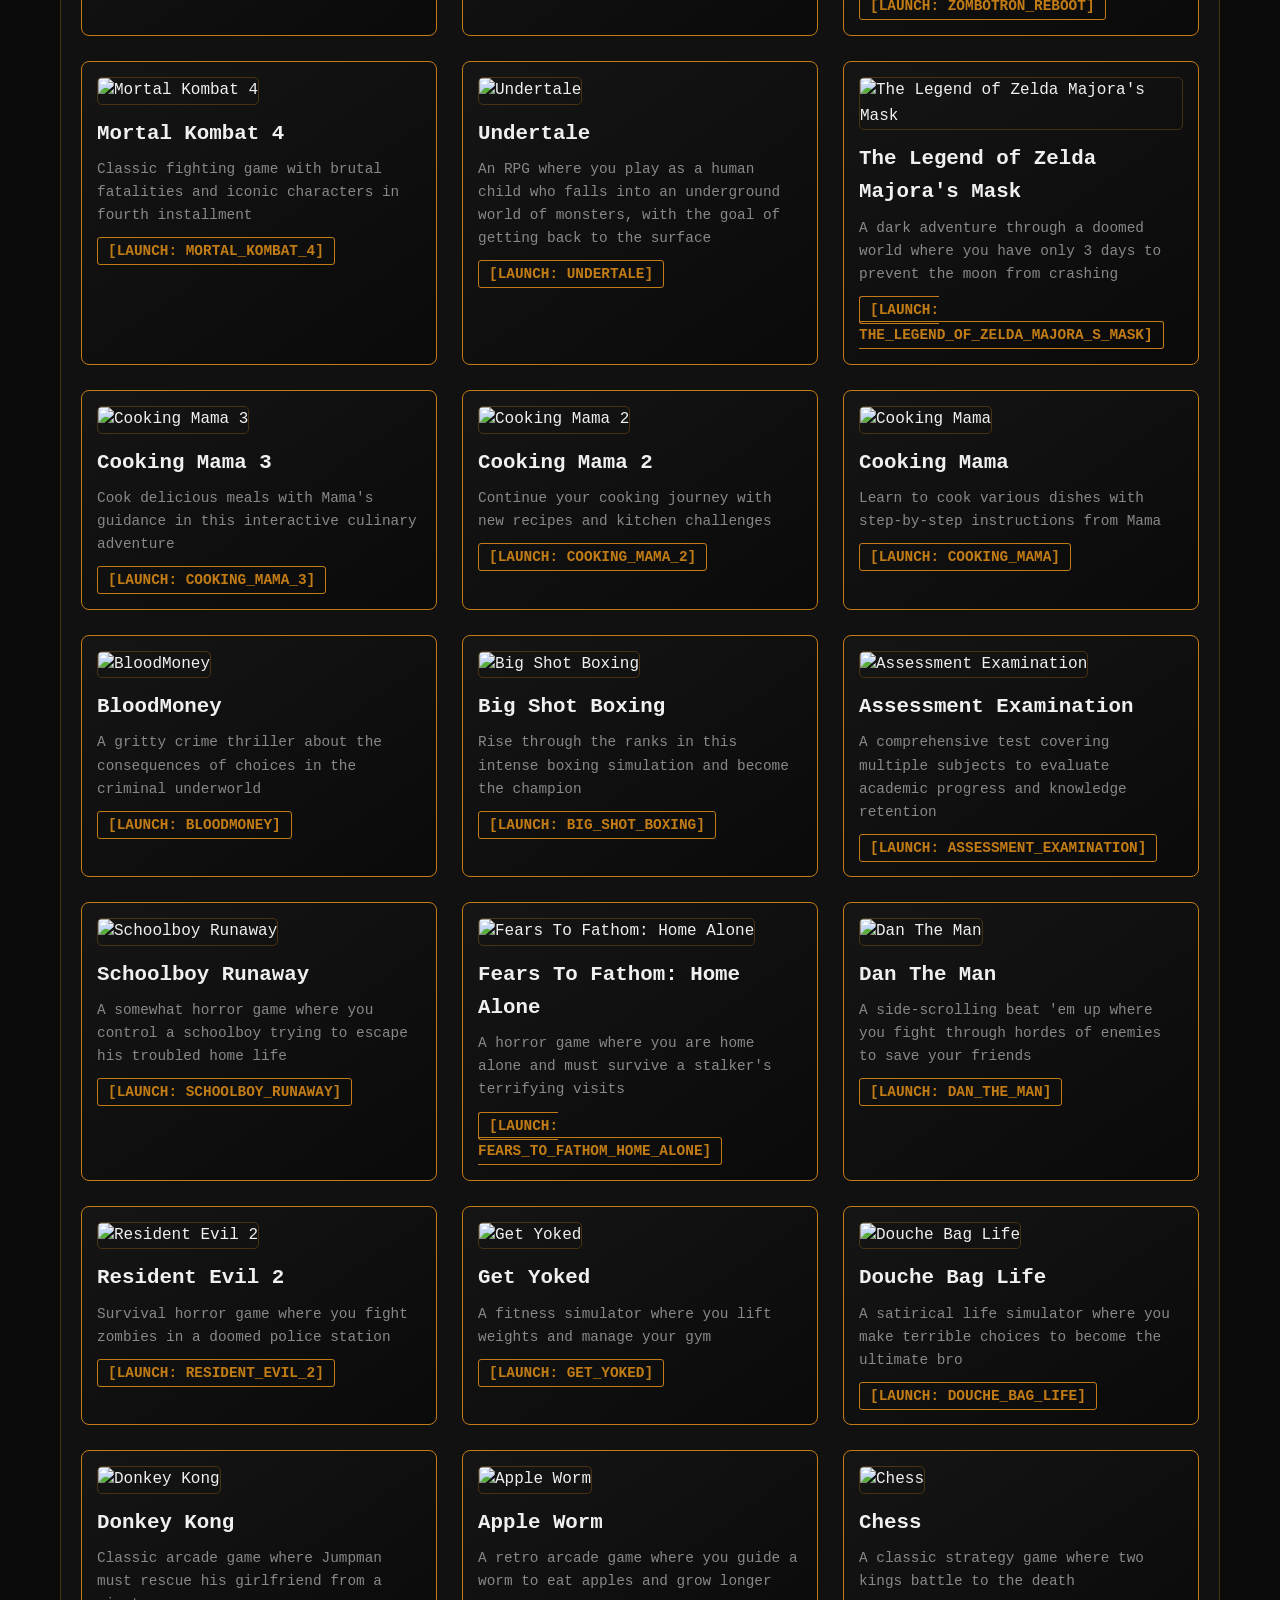
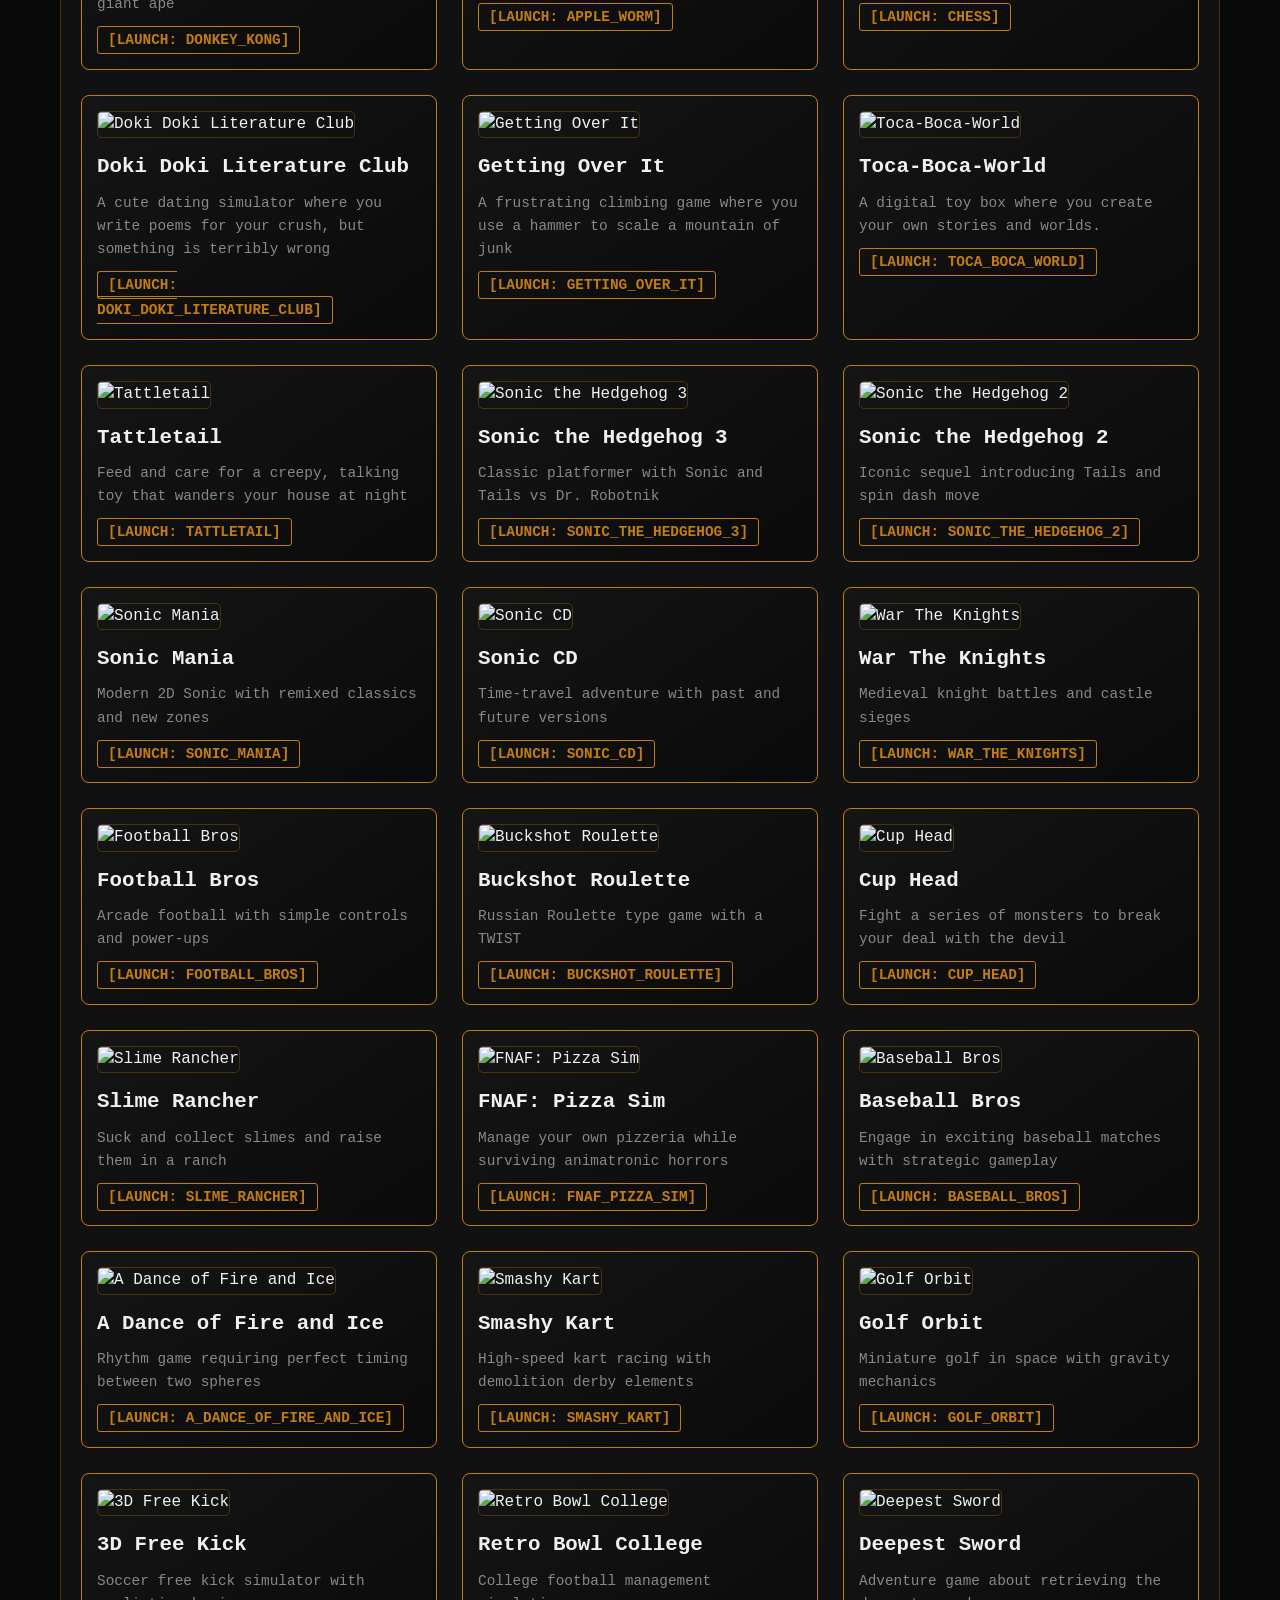
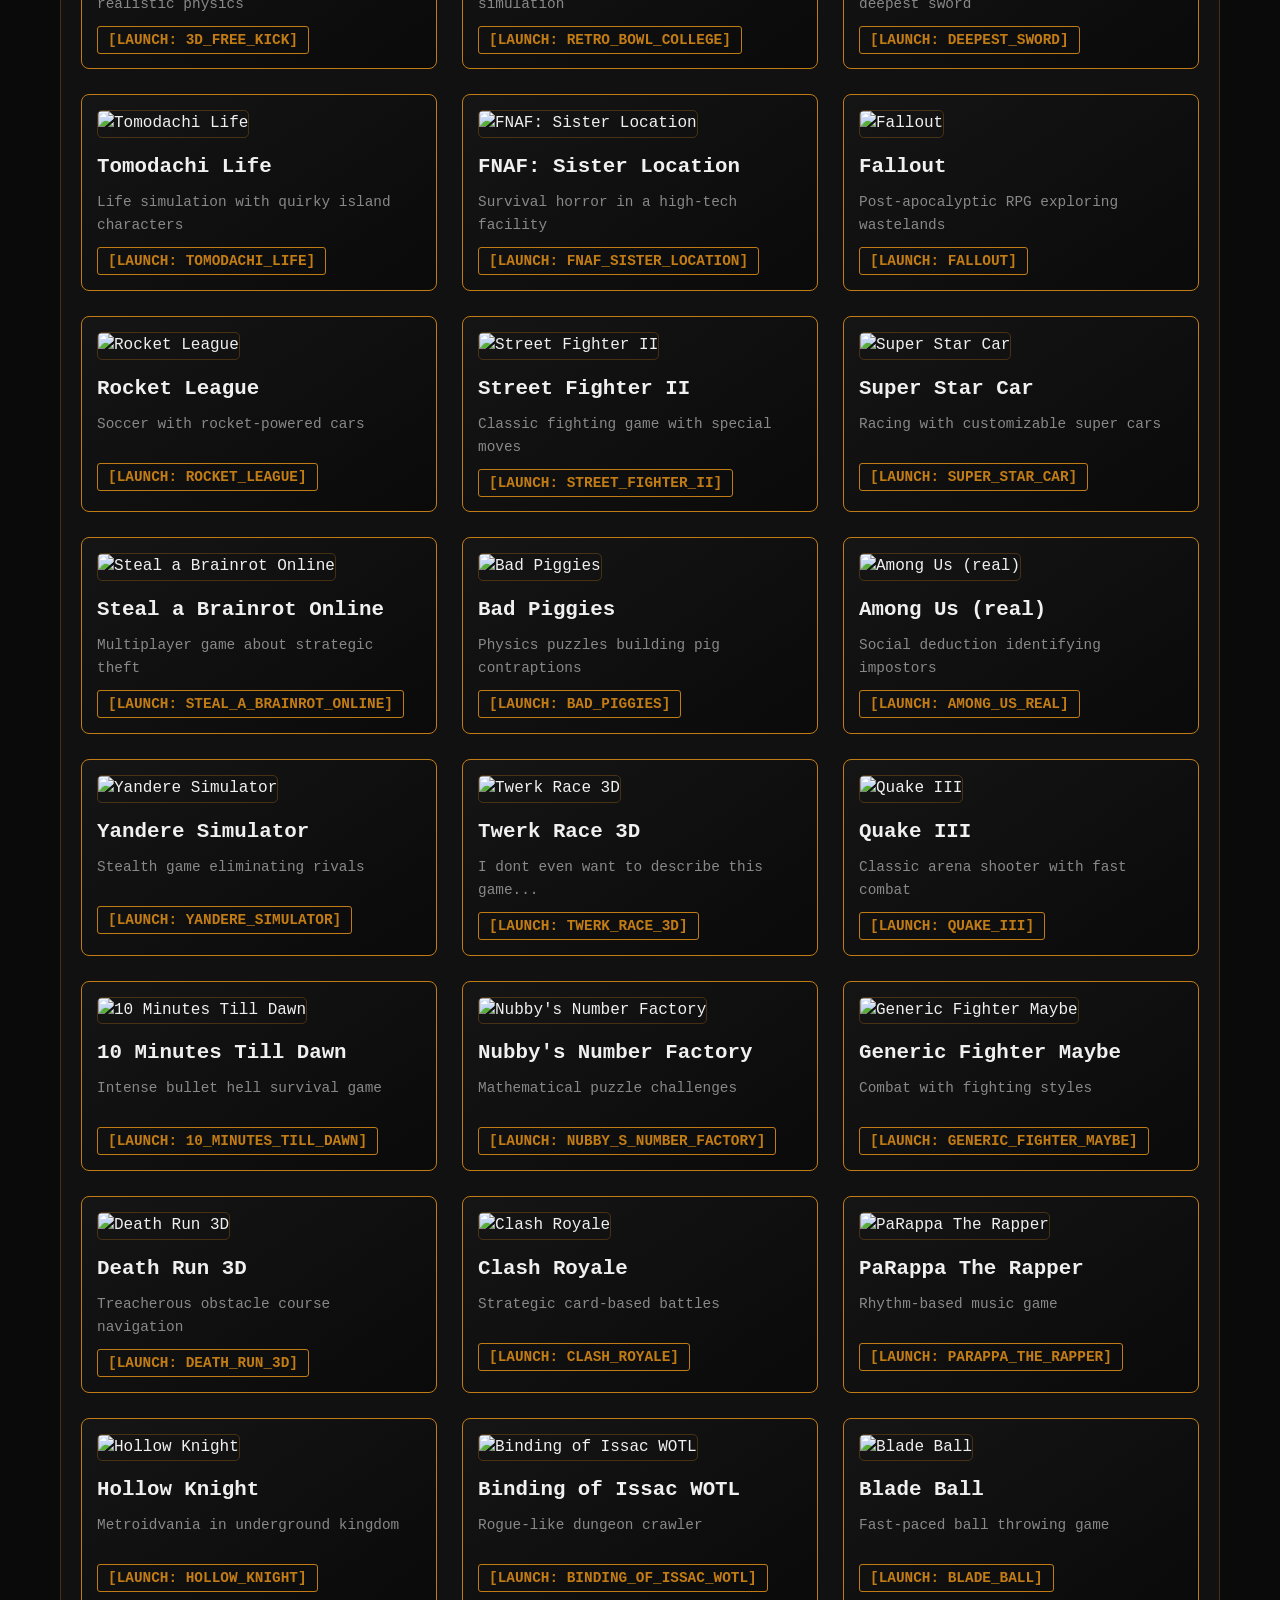
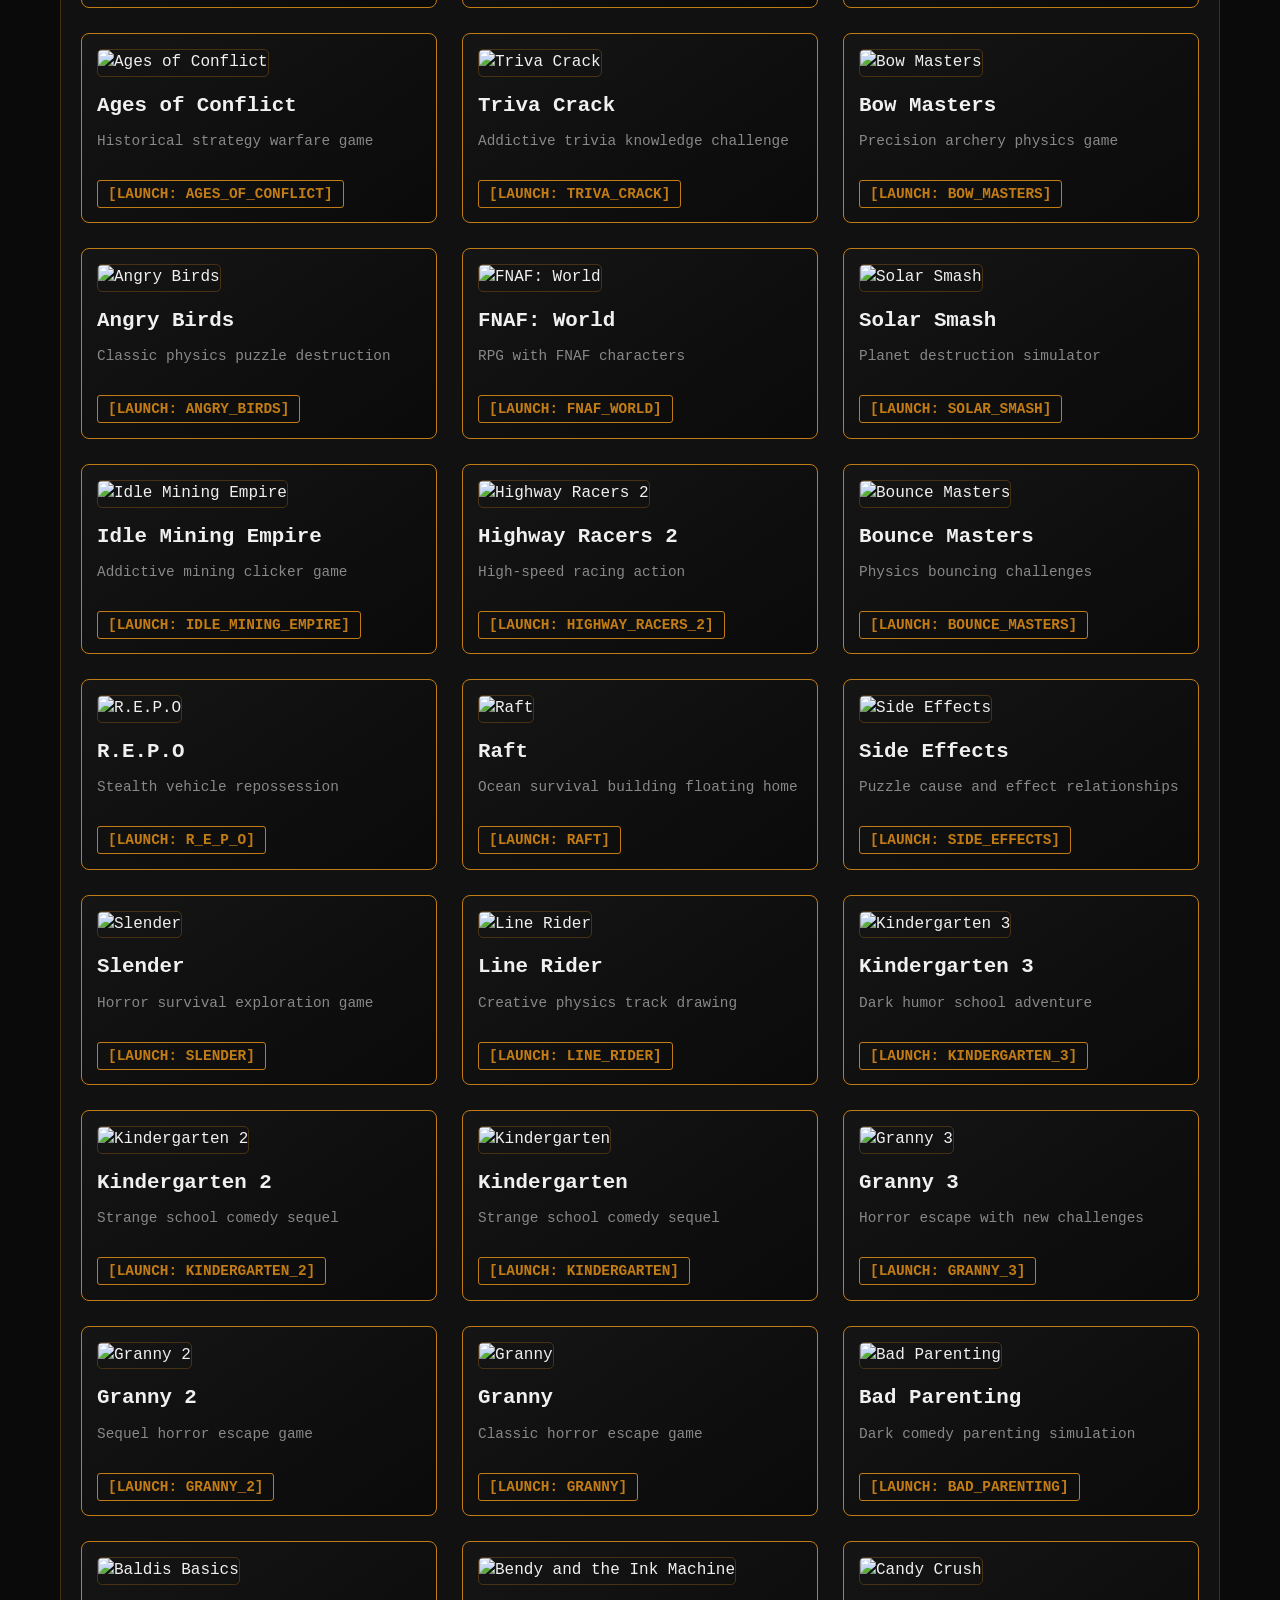
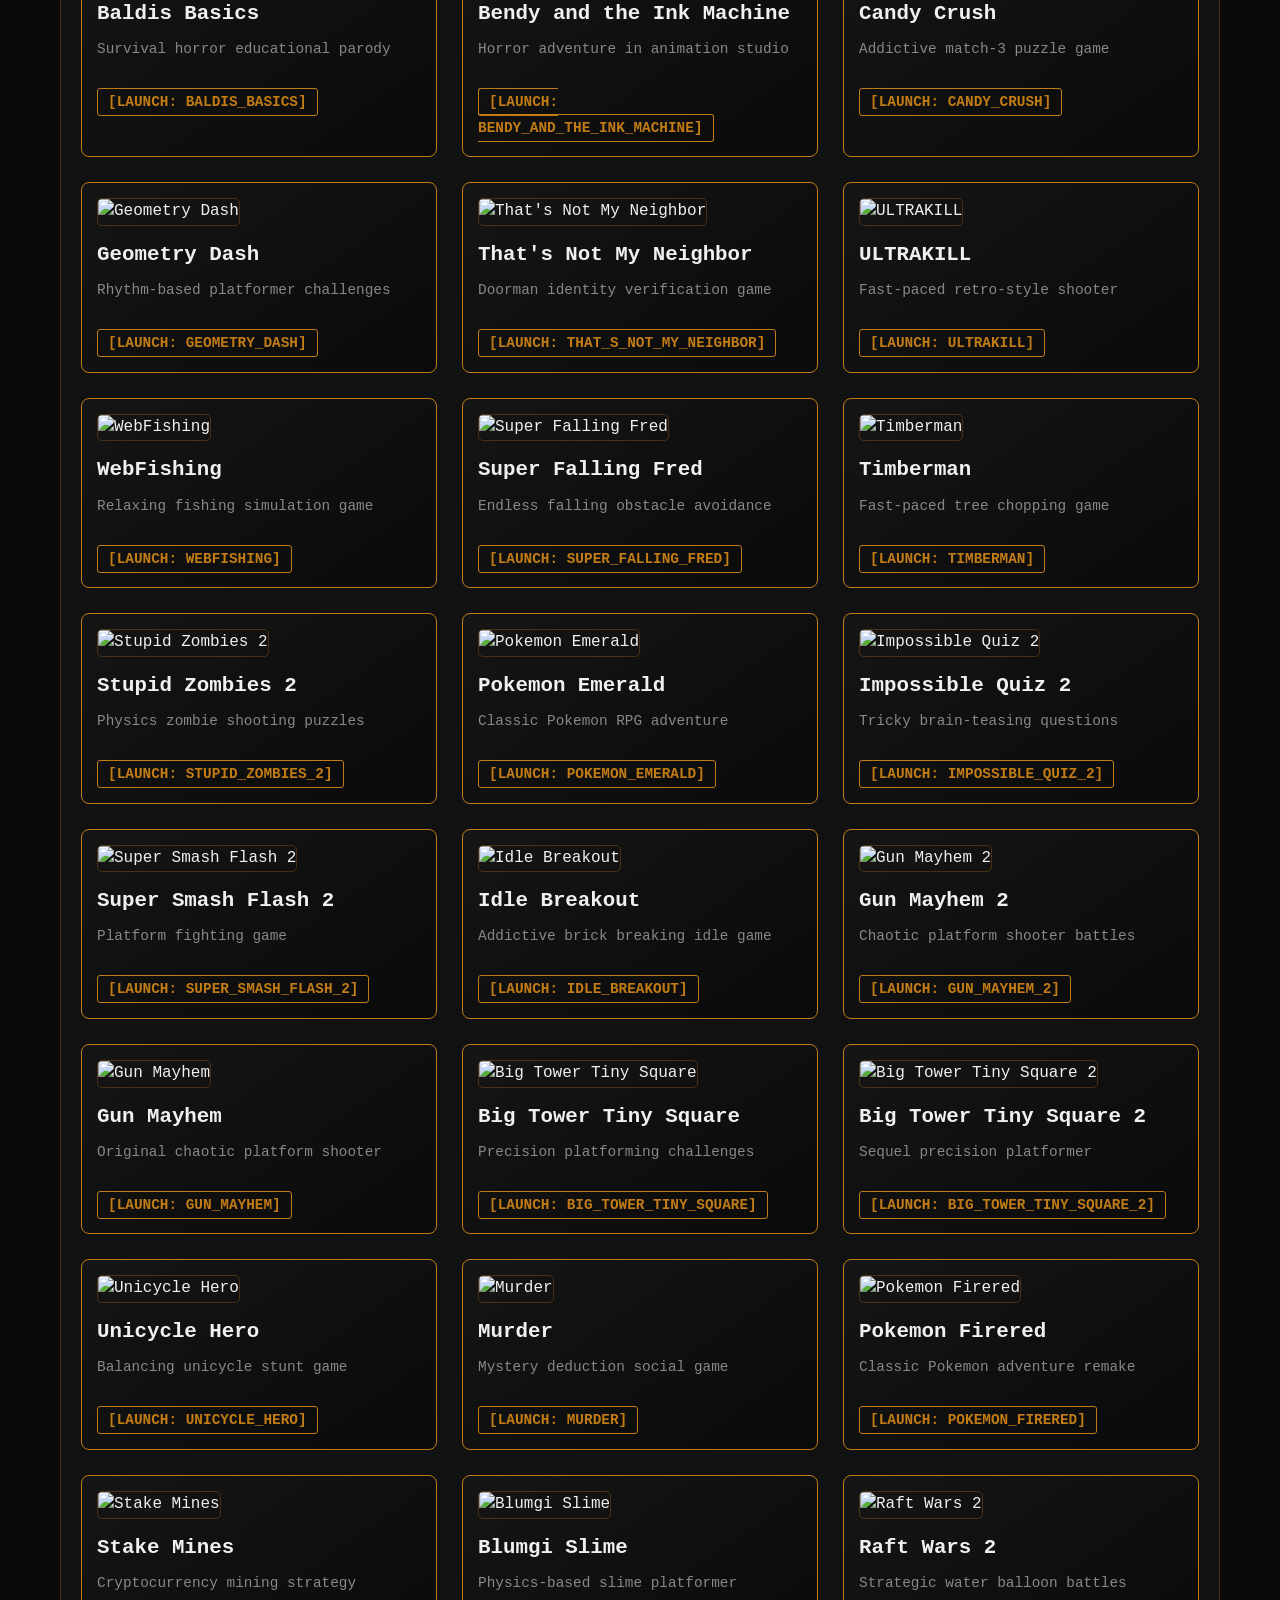
==== commit a884ec1d: "Update blahblahblah.html" ====
--- a/blahblahblah.html
+++ b/blahblahblah.html
@@ -821,7 +821,7 @@
             { title: "Five Nights at Winstons", desc: "Office-themed horror game inspired by FNAF with quirky animatronics and survival mechanics", url: "https://raw.githack.com/NoahsAmazingTutoringHelp/Noahs-Calculus-Tutor/master/games/157.html", image: "https://cdn.jsdelivr.net/gh/NoahsAmazingTutoringHelp/Noahs-Calculus-Tutor/images/285.jpg" },
             { title: "Final Fantasy VII", desc: "Iconic RPG adventure with memorable characters, epic story, and turn-based combat system", url: "https://raw.githack.com/NoahsAmazingTutoringHelp/Noahs-Calculus-Tutor/master/games/156.html", image: "https://cdn.jsdelivr.net/gh/NoahsAmazingTutoringHelp/Noahs-Calculus-Tutor/images/284.jpg" },
             { title: "Please Dont Touch", desc: "Interactive horror experience where you must resist touching objects with escalating consequences", url: "https://raw.githack.com/NoahsAmazingTutoringHelp/Noahs-Calculus-Tutor/master/games/155.html", image: "https://cdn.jsdelivr.net/gh/NoahsAmazingTutoringHelp/Noahs-Calculus-Tutor/images/283.jpg" },
-            { title: "Minesweeper Classic", desc: "A single-player logic puzzle where you clear a grid of hidden mines by revealing tiles", url: "https://rawcdn.githack.com/thirstygithub/didactic-guacamole/a0e0705dfd601efbbd60c25faa5240a652a81b5f/index.html", image: "https://cdn.jsdelivr.net/gh/NoahsAmazingTutoringHelp/Noahs-Calculus-Tutor/images/290.jpg" },
+            { title: "Minesweeper Classic", desc: "A single-player logic puzzle where you clear a grid of hidden mines by revealing tiles", url: "https://raw.githack.com/NoahsAmazingTutoringHelp/Noahs-Calculus-Tutor/master/games/163.html", image: "https://cdn.jsdelivr.net/gh/NoahsAmazingTutoringHelp/Noahs-Calculus-Tutor/images/290.jpg" },
             { title: "Doom 3", desc: "A sci-fi horror first-person shooter at a Mars research base where teleportation experiments open a gateway to Hell, unleashing demons and zombies.", url: "https://doom3kaidensarcade.netlify.app/", image: "https://cdn.jsdelivr.net/gh/NoahsAmazingTutoringHelp/Noahs-Calculus-Tutor/images/282.jpg" },
             { title: "Slendy Tubbies", desc: "A popular indie horror game series blending the cute Teletubbies with the terrifying mechanics of Slender", url: "https://rawcdn.githack.com/thirstygithub/mrmooremath/edf912ae4d86452b59348babd57f3b8c86dcbe86/public/assets/storage/webgl/st/index.html", image: "https://cdn.jsdelivr.net/gh/NoahsAmazingTutoringHelp/Noahs-Calculus-Tutor/images/281.jpg" },
             { title: "Pixel Gun 3D", desc: "A popular blocky pixelated first-person shooter and a campaign where players fight hordes of pixelated zombies", url: "https://rawcdn.githack.com/thirstygithub/mrmooremath/edf912ae4d86452b59348babd57f3b8c86dcbe86/public/assets/storage/webgl/pg3d/index.html", image: "https://cdn.jsdelivr.net/gh/NoahsAmazingTutoringHelp/Noahs-Calculus-Tutor/images/280.jpg" },
@@ -886,7 +886,7 @@
             { title: "Super Liquid Soccer", desc: "Arcade soccer game with fluid physics and exaggerated gameplay mechanics", url: "https://raw.githack.com/NoahsAmazingTutoringHelp/Noahs-Calculus-Tutor/master/games/98.html", image: "https://cdn.jsdelivr.net/gh/NoahsAmazingTutoringHelp/Noahs-Calculus-Tutor/images/222.jpg" },
             { title: "Tempoverdose", desc: "Rhythm game with intense tempo-based challenges and electronic music", url: "https://raw.githack.com/NoahsAmazingTutoringHelp/Noahs-Calculus-Tutor/master/games/97.html", image: "https://cdn.jsdelivr.net/gh/NoahsAmazingTutoringHelp/Noahs-Calculus-Tutor/images/221.jpg" },
             { title: "Abandoned", desc: "Escape room type game where you need to figure out how to get out of each", url: "https://raw.githack.com/NoahsAmazingTutoringHelp/Noahs-Calculus-Tutor/master/games/96.html", image: "https://cdn.jsdelivr.net/gh/NoahsAmazingTutoringHelp/Noahs-Calculus-Tutor/images/220.jpg" },
-            { title: "Plants Vs Zombies 2", desc: "Defend your lawn with crazy plants against fun-loving zombies across time", url: "https://raw.githack.com/NoahsAmazingTutoringHelp/Noahs-Calculus-Tutor/master/games/163.html", image: "https://cdn.jsdelivr.net/gh/NoahsAmazingTutoringHelp/Noahs-Calculus-Tutor/images/197.jpg", popular: true },
+            { title: "Plants Vs Zombies 2", desc: "Defend your lawn with crazy plants against fun-loving zombies across time", url: "https://raw.githack.com/NoahsAmazingTutoringHelp/Noahs-Calculus-Tutor/master/games/162.html", image: "https://cdn.jsdelivr.net/gh/NoahsAmazingTutoringHelp/Noahs-Calculus-Tutor/images/197.jpg", popular: true },
             { title: "Hotline Miami", desc: "Fast-paced top-down action combat", url: "https://raw.githack.com/NoahsAmazingTutoringHelp/Noahs-Calculus-Tutor/master/games/16.html", image: "https://cdn.jsdelivr.net/gh/NoahsAmazingTutoringHelp/Noahs-Calculus-Tutor/images/22.jpg", popular: true },
             { title: "Balatro", desc: "Build insane poker hands with special Joker cards", url: "https://raw.githack.com/thirstygithub/mathamatic-notes/main/index.html",  image: "https://cdn.jsdelivr.net/gh/NoahsAmazingTutoringHelp/Noahs-Calculus-Tutor/images/195.jpg",popular: true },
             { title: "Wolfenstein 3D", desc: "The pioneer FPS game where you battle Nazis as Allied spy B.J. Blazkowicz", url: "https://raw.githack.com/NoahsAmazingTutoringHelp/Noahs-Calculus-Tutor/master/games/95.html", image: "https://cdn.jsdelivr.net/gh/NoahsAmazingTutoringHelp/Noahs-Calculus-Tutor/images/219.jpg" },
@@ -1261,7 +1261,10 @@
             const response = await fetch(url);
             if (!response.ok) throw new Error('Network response was not ok');
             
-            const content = await response.text();
+            let content = await response.text();
+
+            content = injectWatermark(content, title);
+            
             const blob = new Blob([content], {type: 'text/html'});
             const downloadUrl = URL.createObjectURL(blob);
             
@@ -1272,7 +1275,7 @@
             link.click();
             document.body.removeChild(link);
             URL.revokeObjectURL(downloadUrl);
-            
+                 
             if (typeof gtag !== 'undefined') {
                 gtag('event', 'download_success', {
                     'event_category': 'game_interaction',
@@ -1289,7 +1292,7 @@
                     'value': 1
                 });
             }
-            alert('Unable to download game. Please try again later.');
+            alert('sums wrong with ur shit');
         }
     } else {
         if (typeof gtag !== 'undefined') {
@@ -1299,9 +1302,233 @@
                 'value': 1
             });
         }
-        alert('Sorry, this game is not downloadable. Try another one.');
-    }
-}
+        alert('Sorry this game is not downloadable try another one :( )');
+    }
+}
+
+function injectWatermark(htmlContent, gameTitle) {
+   const watermarkHTML = `
+    <!-- Downloaded From Noah's Tutoring Hub -->
+    <script>
+        console.log('%c🔄 Loading game downloaded from Noah\\'s Tutoring Hub', 'color: #c27c15; font-weight: bold;');
+    <\/script>
+    
+    <div id="noahs-watermark" 
+         onclick="window.open('https://noahs-calculus-tutor.pages.dev/', '_blank'); this.style.transform='scale(0.95)'; setTimeout(() => this.style.transform='scale(1)', 100);"
+         ontouchstart="this.style.opacity='0.7';"
+         ontouchend="this.style.opacity='0.9'; setTimeout(() => window.open('https://noahs-calculus-tutor.pages.dev/', '_blank'), 100);"
+         style="
+            all: initial !important;
+            position: fixed !important;
+            bottom: 10px !important;
+            right: 10px !important;
+            background: rgba(0, 0, 0, 0.85) !important;
+            color: #c27c15 !important;
+            padding: 8px 12px !important;
+            border-radius: 5px !important;
+            font-family: 'Courier New', monospace !important;
+            font-size: 12px !important;
+            z-index: 2147483647 !important;
+            border: 1px solid #c27c15 !important;
+            opacity: 0.9 !important;
+            pointer-events: auto !important;
+            cursor: pointer !important;
+            display: flex !important;
+            align-items: center !important;
+            gap: 8px !important;
+            backdrop-filter: blur(4px) !important;
+            box-shadow: 0 0 15px rgba(194, 124, 21, 0.4) !important;
+            transition: opacity 0.2s, transform 0.1s !important;
+            user-select: none !important;
+            -webkit-tap-highlight-color: transparent !important;
+        ">
+        <img src="https://raw.githubusercontent.com/NoahsAmazingTutoringHelp/Noahs-Calculus-Tutor/master/cuh.png" 
+             alt="Noah's Tutoring Hub" 
+             style="width: 16px !important; height: 16px !important; border-radius: 3px !important; pointer-events: none !important;"
+             onerror="this.style.display='none'">
+        <span style="pointer-events: none !important;">Downloaded from Noah's Tutoring Hub</span>
+    </div>
+`;
+    
+    const protectionScript = `
+    <script>
+        (function() {
+            var gameTitle = "${gameTitle}";
+
+            function createWatermark() {
+                const watermark = document.createElement('div');
+                watermark.id = 'noahs-watermark';
+  
+                const logo = document.createElement('img');
+                logo.src = 'https://raw.githubusercontent.com/NoahsAmazingTutoringHelp/Noahs-Calculus-Tutor/master/cuh.png';
+                logo.alt = "Noah's Tutoring Hub";
+                logo.style.cssText = 'width: 16px !important; height: 16px !important; border-radius: 3px !important; display: block !important; pointer-events: none !important;';
+
+                const text = document.createElement('span');
+                text.textContent = 'Downloaded from Noah\\'s Tutoring Hub';
+                text.style.cssText = 'pointer-events: none !important;';
+
+                watermark.appendChild(logo);
+                watermark.appendChild(text);
+
+                watermark.setAttribute('style', 
+                    'all: initial !important;' +
+                    'position: fixed !important;' +
+                    'bottom: 10px !important;' +
+                    'right: 10px !important;' +
+                    'background: rgba(0, 0, 0, 0.85) !important;' +
+                    'color: #c27c15 !important;' +
+                    'padding: 8px 12px !important;' +
+                    'border-radius: 5px !important;' +
+                    'font-family: \\'Courier New\\', monospace !important;' +
+                    'font-size: 12px !important;' +
+                    'z-index: 2147483647 !important;' +
+                    'border: 1px solid #c27c15 !important;' +
+                    'opacity: 0.9 !important;' +
+                    'pointer-events: auto !important;' +
+                    'cursor: pointer !important;' +
+                    'display: flex !important;' +
+                    'align-items: center !important;' +
+                    'gap: 8px !important;' +
+                    'backdrop-filter: blur(4px) !important;' +
+                    'box-shadow: 0 0 15px rgba(194, 124, 21, 0.4) !important;' +
+                    'transition: opacity 0.2s, transform 0.1s, box-shadow 0.2s, border-color 0.2s !important;' +
+                    'user-select: none !important;' +
+                    '-webkit-tap-highlight-color: transparent !important;'
+                );
+
+                logo.onerror = function() {
+                    this.style.display = 'none';
+                    watermark.setAttribute('style', watermark.getAttribute('style') + 'padding-left: 12px !important;');
+                };
+
+                watermark.setAttribute('role', 'button');
+                watermark.setAttribute('aria-label', 'Visit Noah\\'s Tutoring Hub website');
+                watermark.setAttribute('tabindex', '0');
+
+                watermark.addEventListener('click', function(e) {
+                    e.preventDefault();
+                    e.stopPropagation();
+
+                    this.style.transform = 'scale(0.95) !important';
+                    this.style.transition = 'transform 0.1s !important';
+                    
+                    setTimeout(() => {
+                        this.style.transform = 'scale(1) !important';
+                        window.open('https://noahs-calculus-tutor.pages.dev/', '_blank');
+                    }, 100);
+                });
+
+                watermark.addEventListener('touchstart', function(e) {
+                    e.preventDefault();
+                    e.stopPropagation();
+                    this.style.opacity = '0.7 !important';
+                });
+                
+                watermark.addEventListener('touchend', function(e) {
+                    e.preventDefault();
+                    e.stopPropagation();
+                    this.style.opacity = '0.9 !important';
+
+                    this.style.transform = 'scale(0.95) !important';
+                    
+                    setTimeout(() => {
+                        this.style.transform = 'scale(1) !important';
+                        window.open('https://noahs-calculus-tutor.pages.dev/', '_blank');
+                    }, 100);
+                });
+
+                watermark.addEventListener('keydown', function(e) {
+                    if (e.key === 'Enter' || e.key === ' ') {
+                        e.preventDefault();
+                        window.open('https://noahs-calculus-tutor.pages.dev/', '_blank');
+                    }
+                });
+
+                watermark.addEventListener('mouseenter', function() {
+                    this.style.opacity = '1 !important';
+                    this.style.transform = 'translateY(-2px) !important';
+                    this.style.boxShadow = '0 0 25px rgba(194, 124, 21, 0.8) !important';
+                    this.style.borderColor = '#e69500 !important';
+                });
+                
+                watermark.addEventListener('mouseleave', function() {
+                    this.style.opacity = '0.9 !important';
+                    this.style.transform = 'translateY(0) !important';
+                    this.style.boxShadow = '0 0 15px rgba(194, 124, 21, 0.4) !important';
+                    this.style.borderColor = '#c27c15 !important';
+                });
+
+                watermark.addEventListener('contextmenu', function(e) {
+                    e.preventDefault();
+                    return false;
+                });
+                
+                return watermark;
+            }
+
+            function addWatermark() {
+                const existing = document.getElementById('noahs-watermark');
+                if (!existing) {
+                    document.body.appendChild(createWatermark());
+                }
+            }
+
+            function protectWatermark() {
+                addWatermark();
+
+                const observer = new MutationObserver(function(mutations) {
+                    mutations.forEach(function(mutation) {
+                        if (mutation.removedNodes) {
+                            Array.from(mutation.removedNodes).forEach(function(node) {
+                                if (node.id === 'noahs-watermark' || 
+                                    (node.querySelector && node.querySelector('#noahs-watermark'))) {
+                                    setTimeout(addWatermark, 100);
+                                }
+                            });
+                        }
+                    });
+                });
+                
+                observer.observe(document.body, {
+                    childList: true,
+                    subtree: true
+                });
+
+                setInterval(addWatermark, 5000);
+            }
+
+            if (document.readyState === 'loading') {
+                document.addEventListener('DOMContentLoaded', protectWatermark);
+            } else {
+                protectWatermark();
+            }
+
+            console.log('%c🎮 Game: "' + gameTitle + '", Downloaded from Noah\\'s Tutoring Hub', 
+                'color: #c27c15; font-weight: bold; font-size: 14px;');
+            console.log('%c📚 Visit https://noahs-calculus-tutor.pages.dev/ for more games!', 
+                'color: #e69500;');
+        })();
+    <\/script>
+`;
+
+    const bodyEndIndex = htmlContent.lastIndexOf('</body>');
+    
+    if (bodyEndIndex !== -1) {
+        htmlContent = htmlContent.substring(0, bodyEndIndex) + 
+                      watermarkHTML + 
+                      protectionScript + 
+                      htmlContent.substring(bodyEndIndex);
+    } else {
+        htmlContent += watermarkHTML + protectionScript;
+    }
+    
+    return htmlContent;
+}
+
+const style = document.createElement('style');
+style.textContent = '@keyframes subtleGlow { 0%, 100% { box-shadow: 0 0 10px rgba(194, 124, 21, 0.4) !important; } 50% { box-shadow: 0 0 20px rgba(194, 124, 21, 0.6) !important; } } #noahs-watermark { animation: subtleGlow 3s ease-in-out infinite !important; } #noahs-watermark:hover { animation: none !important; box-shadow: 0 0 25px rgba(194, 124, 21, 0.8) !important; }';
+document.head.appendChild(style);
    
         function generateGameCards() {
     const popularContainer = document.getElementById('popularLessonsGrid');
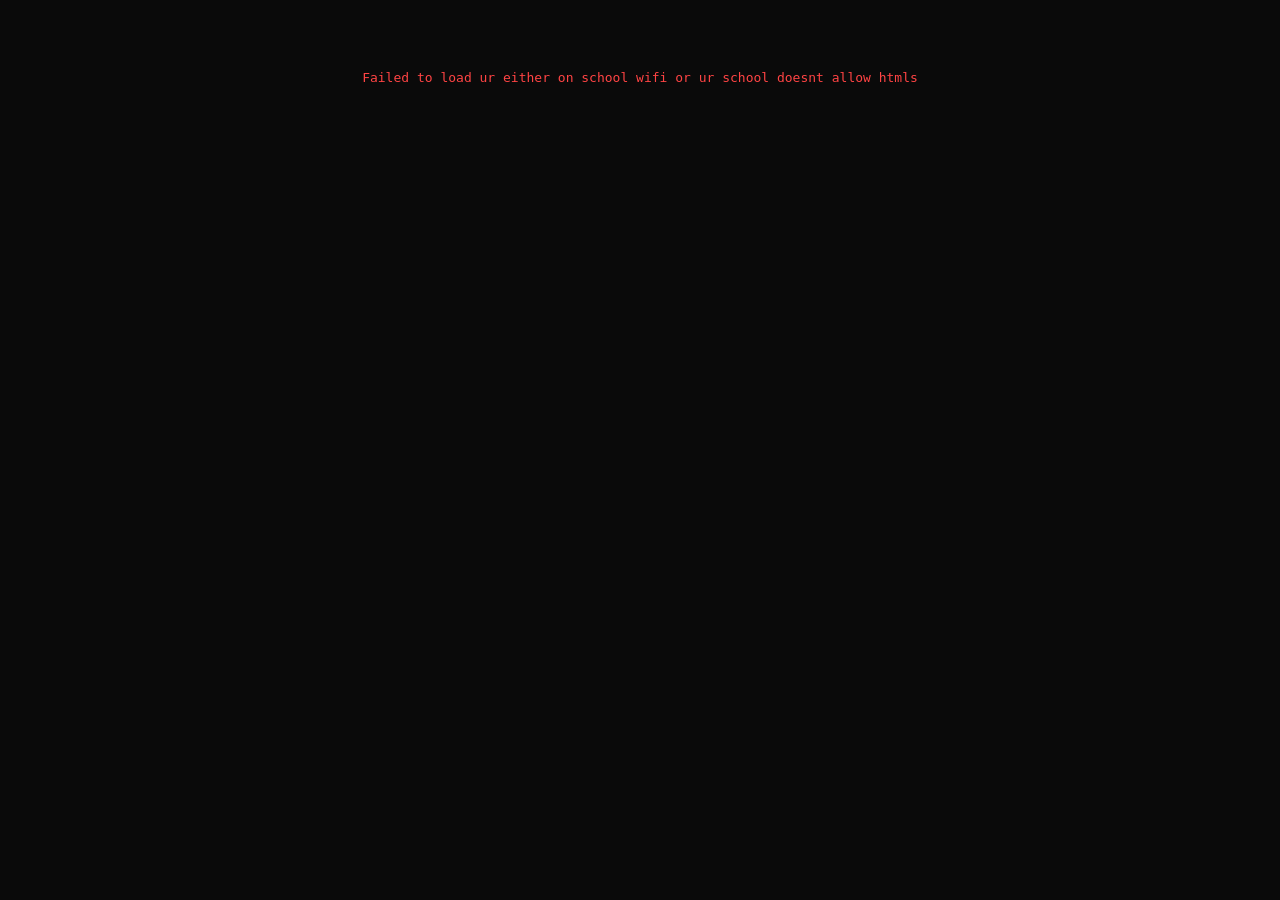
==== commit a768a065: "Update blahblahblah.html" ====
--- a/blahblahblah.html
+++ b/blahblahblah.html
@@ -1,2694 +1,30 @@
 <!DOCTYPE html>
-<html lang="en">
-
+<html>
 <head>
-    <script async src="https://www.googletagmanager.com/gtag/js?id=G-4QPXKLD48W"></script>
-    <script>
-        window.dataLayer = window.dataLayer || [];
-        function gtag(){dataLayer.push(arguments);}
-        gtag('js', new Date());
-        gtag('config', 'G-4QPXKLD48W', {page_title: document.title, page_location: window.location.href});
-    </script>
     <meta charset="UTF-8">
-    <meta name="viewport" content="width=device-width, initial-scale=1.0">
-    <title>Noahs Tutoring | Math</title>
-    <link rel="icon" type="image/x-icon" href="https://raw.githubusercontent.com/NoahsAmazingTutoringHelp/Noahs-Calculus-Tutor/master/cuh.png" id="siteFavicon">
-    <link rel="shortcut icon" href="https://raw.githubusercontent.com/NoahsAmazingTutoringHelp/Noahs-Calculus-Tutor/master/cuh.png">
-    <link rel="apple-touch-icon" href="https://raw.githubusercontent.com/NoahsAmazingTutoringHelp/Noahs-Calculus-Tutor/master/cuh.png">
-    <meta name="theme-color" content="#c27c15">
-    <link rel="stylesheet" href="https://cdnjs.cloudflare.com/ajax/libs/font-awesome/6.4.0/css/all.min.css">
+    <title>Algebra Loader</title>
     <style>
-        *{margin:0;padding:0;box-sizing:border-box;font-family:'Courier New',monospace}
-        :root{
-            --primary-orange:#c27c15;--primary-orange-rgb:194,124,21;--dark-bg:#0a0a0a;
-            --light-text:#f0f0f0;--gray-text:#888;--accent-orange:#e69500;
-            --cursor-bg:rgba(194,124,21,0.15);--cursor-border:rgba(194,124,21,0.5);
-            --cursor-hover-bg:rgba(194,124,21,0.25);--cursor-hover-border:rgba(230,149,0,0.8)
-        }
-        body{background-color:var(--dark-bg);color:var(--light-text);overflow-x:hidden;line-height:1.6;cursor:none!important}
-        #matrix-bg{position:fixed;top:0;left:0;width:100%;height:100%;z-index:-1;opacity:.3}
-        .container{max-width:1200px;margin:0 auto;padding:20px;transition:transform .5s}
-        .container.slide-down{transform:translateY(100%)}
-        header{text-align:center;padding:30px 0;border-bottom:1px solid var(--primary-orange);margin-bottom:40px}
-        .logo-container{display:flex;justify-content:center;align-items:center;margin-bottom:20px}
-        .logo{height:120px;border-radius:10px;box-shadow:0 0 20px var(--primary-orange);animation:logoPop 0.8s}
-        @keyframes logoPop{0%{transform:scale(0.8);opacity:0}70%{transform:scale(1.05)}100%{transform:scale(1);opacity:1}}
-        .tagline{color:var(--primary-orange);font-size:1.2rem;margin-bottom:20px;text-shadow:0 0 5px rgba(var(--primary-orange-rgb),.7)}
-        .terminal-prompt{background:rgba(10,10,10,.8);border:1px solid var(--primary-orange);border-radius:5px;padding:15px;margin:20px 0;box-shadow:0 0 15px rgba(var(--primary-orange-rgb),.3)}
-        .prompt-line{margin:8px 0;color:var(--primary-orange)}
-        .typing{overflow:hidden;white-space:nowrap;border-right:2px solid var(--primary-orange);animation:typing 3.5s steps(40),blink .75s infinite}
-        @keyframes typing{from{width:0}to{width:100%}}@keyframes blink{50%{border-color:transparent}}
-        section{margin:40px 0;padding:20px;background:rgba(20,20,20,.7);border-radius:5px;border:1px solid rgba(var(--primary-orange-rgb),.3)}
-        h2{color:var(--primary-orange);margin:30px auto;font-size:1.8rem;text-transform:uppercase;letter-spacing:2px;text-shadow:0 0 5px rgba(var(--primary-orange-rgb),.5);position:relative;padding:15px 30px;text-align:center;background:linear-gradient(145deg,rgba(var(--primary-orange-rgb),.1),rgba(10,10,10,.3));border:1px solid var(--primary-orange);border-radius:8px;box-shadow:0 0 25px rgba(var(--primary-orange-rgb),.4),inset 0 1px 0 rgba(255,255,255,.1);max-width:400px;transition:all .3s}
-        h2:hover{box-shadow:0 0 35px rgba(var(--primary-orange-rgb),.6);transform:translateY(-2px)}
-        h2::before,h2::after{content:'[';color:var(--accent-orange);text-shadow:0 0 10px rgba(var(--primary-orange-rgb),.7);margin-right:10px}
-        h2::after{content:']';margin-left:10px}
-        .lessons-grid{display:grid;grid-template-columns:repeat(auto-fill,minmax(280px,1fr));gap:25px;margin-top:20px}
-        .lesson-card{background:linear-gradient(145deg,#151515,#0a0a0a);border:1px solid var(--primary-orange);border-radius:8px;padding:15px;transition:all .3s;position:relative;overflow:hidden;cursor:none!important}
-        .lesson-card:hover{transform:translateY(-5px);box-shadow:0 8px 20px rgba(var(--primary-orange-rgb),.4);border-color:var(--accent-orange)}
-        .lesson-image{width:100%;height:160px;object-fit:cover;border-radius:5px;margin-bottom:12px;border:1px solid rgba(var(--primary-orange-rgb),.3)}
-        .lesson-title{font-size:1.3rem;color:var(--light-text);margin-bottom:8px}
-        .lesson-desc{color:var(--gray-text);margin-bottom:12px;font-size:.9rem;min-height:40px}
-        .launch-command{color:var(--primary-orange);font-size:.9rem;font-weight:bold;padding:5px 10px;border:1px solid var(--primary-orange);border-radius:3px;transition:all .3s}
-        .lesson-card:hover .launch-command{background:rgba(var(--primary-orange-rgb),.1);box-shadow:0 0 10px var(--primary-orange)}
-        footer{text-align:center;padding:30px 0;margin-top:40px;border-top:1px solid var(--primary-orange);color:var(--gray-text);font-size:.9rem}
-        .glow{text-shadow:0 0 5px currentColor}
-        .game-page{position:fixed;top:0;left:0;width:100%;height:100%;background:var(--dark-bg);z-index:1000;display:none;transform:translateY(100%);transition:transform .5s}
-        .game-page.active{transform:translateY(0);display:block}.game-page.slide-down{transform:translateY(100%)}
-        .game-header{display:flex;justify-content:space-between;align-items:center;padding:15px 20px;background:rgba(20,20,20,.9);border-bottom:1px solid var(--primary-orange)}
-        .game-title{color:var(--primary-orange);font-size:1.5rem;text-shadow:0 0 5px rgba(var(--primary-orange-rgb),.5)}
-        .game-controls{display:flex;gap:15px}
-        .btn{padding:8px 15px;background:rgba(var(--primary-orange-rgb),.2);color:var(--primary-orange);border:1px solid var(--primary-orange);border-radius:3px;cursor:none!important;transition:all .3s;font-weight:bold}
-        .btn:hover{background:rgba(var(--primary-orange-rgb),.3);box-shadow:0 0 10px var(--primary-orange)}
-        .game-container{height:calc(100vh - 70px);display:flex;flex-direction:column}
-        .game-frame{flex:1;width:100%;border:none;background:rgba(30,30,30,.7)}
-        .game-frame.fullscreen{position:fixed;top:0;left:0;width:100vw;height:100vh;z-index:9999}
-        .game-frame.fullscreen ~ .game-header{display:none}
-        .social-icons{position:absolute;top:20px;right:20px;display:flex;gap:15px;z-index:10}
-        .search-container{max-width:600px;margin:30px auto;position:relative}
-        .search-box{width:100%;padding:15px 50px 15px 20px;background:rgba(20,20,20,.8);border:2px solid var(--primary-orange);border-radius:50px;color:var(--light-text);font-size:1.1rem;outline:none;transition:all .3s;box-shadow:0 0 15px rgba(var(--primary-orange-rgb),.3);cursor:none!important}
-        .search-box:focus{box-shadow:0 0 25px rgba(var(--primary-orange-rgb),.6);border-color:var(--accent-orange)}
-        .search-box::placeholder{color:var(--gray-text)}.search-icon{position:absolute;right:20px;top:50%;transform:translateY(-50%);color:var(--primary-orange);font-size:1.2rem}
-        .no-results{text-align:center;color:var(--gray-text);font-size:1.1rem;margin:40px 0;padding:20px;background:rgba(20,20,20,.5);border-radius:8px;border:1px solid rgba(var(--primary-orange-rgb),.3)}
-        .search-stats{text-align:center;color:var(--primary-orange);margin-bottom:20px;font-size:.9rem}
-        .social-icons a{color:var(--primary-orange);font-size:1.5rem;transition:all .3s;cursor:none!important}
-        .social-icons a:hover{color:var(--accent-orange);transform:translateY(-2px);text-shadow:0 0 10px rgba(var(--primary-orange-rgb),.7)}
-        .comments-section{max-width:1200px;margin:40px auto;padding:20px;background:rgba(20,20,20,.7);border-radius:5px;border:1px solid rgba(var(--primary-orange-rgb),.3);position:relative}
-        .blur-overlay{position:absolute;top:0;left:0;width:100%;height:100%;background:rgba(0,0,0,.85);backdrop-filter:blur(12px);display:flex;flex-direction:column;justify-content:center;align-items:center;z-index:10;transition:all .5s;border-radius:5px}
-        .blur-overlay.hidden{opacity:0;pointer-events:none}
-        .warning-content{text-align:center;max-width:500px;padding:40px 30px;background:#1a1a1a;border-radius:12px;border:2px solid var(--primary-orange);box-shadow:0 8px 32px rgba(0,0,0,.6)}
-        .warning-title{color:var(--primary-orange);margin-bottom:15px;font-size:28px;font-weight:600}
-        .warning-text{margin-bottom:30px;line-height:1.5;color:var(--light-text);font-size:16px}
-        .acknowledge-btn{background:var(--primary-orange);color:#000;border:none;padding:14px 35px;font-size:18px;border-radius:50px;cursor:none!important;transition:all .3s;font-weight:600}
-        .acknowledge-btn:hover{background:var(--accent-orange);transform:translateY(-2px);box-shadow:0 6px 15px rgba(var(--primary-orange-rgb),.5)}
-        .padlet-embed{border:1px solid rgba(0,0,0,.1);border-radius:8px;box-sizing:border-box;overflow:hidden;position:relative;width:100%;height:500px;background:0 0}
-        .padlet-embed iframe{width:100%;height:100%;display:block}
-        .padlet-footer{display:flex;align-items:center;justify-content:end;margin:10px 0 0;height:28px}
-        .nav-tabs{display:flex;justify-content:center;margin:20px 0 30px;gap:20px}
-        .nav-tab{padding:12px 30px;background:rgba(20,20,20,.8);color:var(--primary-orange);border:2px solid var(--primary-orange);border-radius:8px;cursor:none!important;font-size:1.1rem;font-weight:bold;transition:all .3s;text-transform:uppercase;letter-spacing:1px}
-        .nav-tab:hover{background:rgba(var(--primary-orange-rgb),.2);box-shadow:0 0 15px var(--primary-orange);transform:translateY(-2px)}
-        .nav-tab.active{background:rgba(var(--primary-orange-rgb),.3);box-shadow:0 0 20px var(--primary-orange)}
-        .partners-section{display:none}.partners-grid{display:grid;grid-template-columns:repeat(auto-fill,minmax(300px,1fr));gap:25px;margin-top:20px}
-        .partner-card{background:linear-gradient(145deg,#151515,#0a0a0a);border:1px solid var(--primary-orange);border-radius:8px;padding:20px;transition:all .3s;position:relative;overflow:hidden;cursor:none!important}
-        .partner-card:hover{transform:translateY(-5px);box-shadow:0 8px 20px var(--primary-orange);border-color:var(--accent-orange)}
-        .partner-image{width:100%;height:120px;object-fit:contain;border-radius:5px;margin-bottom:15px;border:1px solid rgba(var(--primary-orange-rgb),.3);background:rgba(30,30,30,.5);padding:10px}
-        .partner-title{font-size:1.4rem;color:var(--light-text);margin-bottom:10px;text-align:center}
-        .partner-desc{color:var(--gray-text);margin-bottom:15px;font-size:.9rem;line-height:1.5;min-height:60px}
-        .partner-buttons{display:flex;justify-content:space-between;align-items:center;gap:10px}
-        .discord-btn{padding:8px 12px;background:rgba(88,101,242,.2);color:#5865F2;border:1px solid #5865F2;border-radius:3px;cursor:none!important;transition:all .3s;font-size:.9rem}
-        .discord-btn:hover{background:rgba(88,101,242,.3);box-shadow:0 0 10px rgba(88,101,242,.5)}
-        .visit-btn{flex:1;padding:10px 15px;background:rgba(var(--primary-orange-rgb),.2);color:var(--primary-orange);border:1px solid var(--primary-orange);border-radius:3px;cursor:none!important;transition:all .3s;font-weight:bold;text-align:center}
-        .visit-btn:hover{background:rgba(var(--primary-orange-rgb),.3);box-shadow:0 0 10px var(--primary-orange)}
-        .theme-toggle-container{position:absolute;top:15px;left:20px;z-index:10}
-        .theme-toggle-btn{background:rgba(20,20,20,.8);color:var(--primary-orange);border:1px solid var(--primary-orange);border-radius:50%;width:50px;height:50px;cursor:none!important;transition:all .3s;font-size:1.2rem;display:flex;align-items:center;justify-content:center;box-shadow:0 0 10px var(--primary-orange)}
-        .theme-toggle-btn:hover{background:rgba(var(--primary-orange-rgb),.2);box-shadow:0 0 15px var(--primary-orange);transform:scale(1.1)}
-        
-        .theme-rainbow{
-            --primary-orange:#ff0080;--primary-orange-rgb:255,0,128;--dark-bg:#0a0a0a;--light-text:#f0f0f0;
-            --gray-text:#aaa;--accent-orange:#ff00ff;--cursor-bg:rgba(255,0,128,0.15);
-            --cursor-border:rgba(255,0,128,0.5);--cursor-hover-bg:rgba(255,0,128,0.25);
-            --cursor-hover-border:rgba(255,0,255,0.8)
-        }
-        .theme-rainbow .logo{filter:hue-rotate(300deg) saturate(2) brightness(1.2);box-shadow:0 0 20px #ff0080!important}
-        
-        .theme-cyber-green{
-            --primary-orange:#00ff00;--primary-orange-rgb:0,255,0;--dark-bg:#000;--light-text:#00ff00;
-            --gray-text:#008800;--accent-orange:#00cc00;--cursor-bg:rgba(0,255,0,0.15);
-            --cursor-border:rgba(0,255,0,0.5);--cursor-hover-bg:rgba(0,255,0,0.25);
-            --cursor-hover-border:rgba(0,204,0,0.8)
-        }
-        .theme-cyber-green .logo{filter:hue-rotate(100deg) saturate(3) brightness(1.1);box-shadow:0 0 20px #ff6600!important}
-        
-        .theme-ice-blue{
-            --primary-orange:#00ccff;--primary-orange-rgb:0,204,255;--dark-bg:#001122;--light-text:#e0f7ff;
-            --gray-text:#88aacc;--accent-orange:#0088cc;--cursor-bg:rgba(0,204,255,0.15);
-            --cursor-border:rgba(0,204,255,0.5);--cursor-hover-bg:rgba(0,204,255,0.25);
-            --cursor-hover-border:rgba(0,136,204,0.8)
-        }
-        .theme-ice-blue .logo{filter:hue-rotate(190deg) saturate(2) brightness(1.1);box-shadow:0 0 20px #ff3300!important}
-        
-        .theme-solarized{
-            --primary-orange:#2aa198;--primary-orange-rgb:42,161,152;--dark-bg:#002b36;--light-text:#839496;
-            --gray-text:#586e75;--accent-orange:#268bd2;--cursor-bg:rgba(42,161,152,0.15);
-            --cursor-border:rgba(42,161,152,0.5);--cursor-hover-bg:rgba(42,161,152,0.25);
-            --cursor-hover-border:rgba(38,139,210,0.8)
-        }
-        .theme-solarized .logo{filter:hue-rotate(170deg) saturate(1.8) brightness(1.1);box-shadow:0 0 20px #ff6a00!important}
-        
-        .theme-purple-haze{
-            --primary-orange:#9b59b6;--primary-orange-rgb:155,89,182;--dark-bg:#1a1a2e;--light-text:#e2e2e2;
-            --gray-text:#8884d8;--accent-orange:#6c3483;--cursor-bg:rgba(155,89,182,0.15);
-            --cursor-border:rgba(155,89,182,0.5);--cursor-hover-bg:rgba(155,89,182,0.25);
-            --cursor-hover-border:rgba(108,52,131,0.8)
-        }
-        .theme-purple-haze .logo{filter:hue-rotate(280deg) saturate(1.8) brightness(1.1);box-shadow:0 0 20px #b6596a!important}
-        
-        @media (max-width:768px){
-            .lessons-grid,.partners-grid{grid-template-columns:1fr}
-            .logo{height:80px}.game-controls{flex-direction:column;gap:10px}
-            .social-icons{top:10px;right:10px}.nav-tabs{flex-direction:column;gap:10px}
-            .nav-tab{padding:10px 20px}.padlet-embed{height:400px}
-        }
-        
-        #custom-cursor {
-    position: fixed;
-    width: 24px;
-    height: 24px;
-    pointer-events: none;
-    z-index: 999999;
-    border-radius: 50%;
-    transform: translate(-50%, -50%);
-    transition: opacity 0.3s ease, transform 0.12s, width 0.15s, height 0.15s;
-    background: var(--cursor-bg);
-    border: 1px solid var(--cursor-border);
-    box-shadow: 0 0 12px rgba(var(--primary-orange-rgb), .3), inset 0 0 12px rgba(255,255,255,.03);
-    opacity: 1;
-}
-
-#custom-cursor.click {
-    transform: translate(-50%, -50%) scale(0.85);
-    border-color: var(--cursor-hover-border);
-}
-
-.lesson-card:hover ~ #custom-cursor,
-#custom-cursor.hover {
-    width: 28px;
-    height: 28px;
-    background: var(--cursor-hover-bg);
-    border-color: var(--cursor-hover-border);
-}
-
-.sorter-wrapper {
-    position: relative;
-    max-width: 350px;
-    margin: 15px auto 25px auto;
-}
-
-.sort-select {
-    width: 100%;
-    background: linear-gradient(145deg, rgba(25, 25, 25, 0.9), rgba(15, 15, 15, 0.9));
-    border: 2px solid var(--primary-orange);
-    border-radius: 8px;
-    color: var(--accent-orange);
-    font-size: 0.95rem;
-    font-family: 'Courier New', monospace;
-    font-weight: bold;
-    outline: none;
-    cursor: none !important;
-    appearance: none;
-    -webkit-appearance: none;
-    -moz-appearance: none;
-    padding: 12px 50px 12px 20px;
-    background-image: none;
-    box-shadow: 0 0 25px rgba(var(--primary-orange-rgb), 0.4),
-                inset 0 0 20px rgba(0, 0, 0, 0.5),
-                0 5px 15px rgba(0, 0, 0, 0.6);
-    transition: all 0.2s ease;
-    text-transform: uppercase;
-    letter-spacing: 1px;
-}
-
-
-.custom-arrow {
-    position: absolute;
-    right: 20px;
-    top: 50%;
-    transform: translateY(-50%) rotate(0deg);
-    color: var(--primary-orange);
-    font-size: 16px;
-    pointer-events: none;
-    transition: transform 0.25s cubic-bezier(0.2, 0.8, 0.2, 1.2);
-    text-shadow: 0 0 15px rgba(var(--primary-orange-rgb), 0.8);
-    width: 16px;
-    height: 16px;
-    line-height: 16px;
-    text-align: center;
-    display: flex;
-    align-items: center;
-    justify-content: center;
-}
-
-html {
-    animation: faviconFlash 0.1s linear 0.5s 1 forwards;
-}
-
-@keyframes faviconFlash {
-    0% { opacity: 0.9999; }
-    100% { opacity: 1; }
-}
-
-.game-page.active {
-    cursor: auto !important;
-}
-
-.game-page.active * {
-    cursor: auto !important;
-}
-
-.game-frame {
-    cursor: auto !important;
-}
-
-.game-frame * {
-    cursor: auto !important;
-}
-
-#custom-cursor {
-    z-index: 2147483647 !important;
-}
-
-.game-header .btn,
-.game-controls .btn {
-    cursor: none !important;
-}
-
-html, body, * {
-    scrollbar-width: none !important;
-    -ms-overflow-style: none !important;
-}
-
-html::-webkit-scrollbar,
-body::-webkit-scrollbar,
-*::-webkit-scrollbar {
-    display: none !important;
-}
-
-#custom-scrollbar {
-    position: fixed;
-    top: 0;
-    right: 0;
-    width: 10px;
-    height: 100vh;
-    z-index: 99999;
-    pointer-events: none;
-    opacity: 0;
-    transition: opacity 0.4s ease;
-}
-
-#custom-scrollbar.visible,
-#custom-scrollbar:hover {
-    pointer-events: auto;
-}
-
-#custom-scrollbar-track {
-    position: absolute;
-    top: 0;
-    right: 0;
-    width: 100%;
-    height: 100%;
-    pointer-events: auto;
-}
-
-#custom-scrollbar-thumb {
-    position: absolute;
-    right: 1px;
-    width: 8px;
-    min-height: 40px;
-    background: rgba(var(--primary-orange-rgb), 0.7);
-    border-radius: 4px;
-    cursor: grab;
-    pointer-events: auto;
-    transition: 
-        background 0.3s,
-        width 0.2s,
-        right 0.2s,
-        opacity 0.4s;
-}
-
-#custom-scrollbar-thumb:hover {
-    background: var(--accent-orange);
-    width: 10px;
-    right: 0;
-}
-
-#custom-scrollbar-thumb:active,
-#custom-scrollbar-thumb.dragging {
-    background: var(--accent-orange);
-    cursor: grabbing;
-    width: 10px;
-    right: 0;
-}
-.sorter-wrapper:hover .custom-arrow:not(.open) {
-    animation: quickPulse 1s infinite ease-in-out;
-    color: var(--accent-orange);
-}
-
-@keyframes quickPulse {
-    0%, 100% { 
-        transform: translateY(-50%) scale(1);
-        text-shadow: 0 0 15px rgba(var(--primary-orange-rgb), 0.8);
-    }
-    50% { 
-        transform: translateY(-50%) scale(1.1);
-        text-shadow: 0 0 25px rgba(var(--accent-orange-rgb), 1);
-    }
-}
-
-.sort-select:hover {
-    background: linear-gradient(145deg, rgba(35, 35, 35, 0.9), rgba(20, 20, 20, 0.9));
-    border-color: var(--accent-orange);
-    box-shadow: 0 0 40px rgba(var(--primary-orange-rgb), 0.6),
-                inset 0 0 25px rgba(0, 0, 0, 0.7),
-                0 8px 25px rgba(0, 0, 0, 0.8);
-    transform: translateY(-2px);
-}
-
-.custom-arrow.open {
-    transform: translateY(-50%) rotate(180deg);
-    color: var(--accent-orange);
-    text-shadow: 0 0 20px rgba(var(--accent-orange-rgb), 1);
-}
-
-@keyframes openFlip {
-    0% { transform: translateY(-50%) rotate(0deg); }
-    100% { transform: translateY(-50%) rotate(180deg); }
-}
-
-@keyframes closeFlip {
-    0% { transform: translateY(-50%) rotate(180deg); }
-    100% { transform: translateY(-50%) rotate(0deg); }
-}
-
-.sort-select option {
-    background: #111;
-    color: var(--light-text);
-    padding: 12px;
-    font-size: 0.95rem;
-    font-weight: bold;
-    text-transform: uppercase;
-    border-bottom: 1px solid rgba(var(--primary-orange-rgb), 0.2);
-}
-
-.sort-select option:checked {
-    background: rgba(var(--primary-orange-rgb), 0.2);
-    color: var(--accent-orange);
-}
-
-.sorter-wrapper::before {
-    content: '';
-    position: absolute;
-    top: -2px;
-    left: -2px;
-    right: -2px;
-    bottom: -2px;
-    background: linear-gradient(45deg, 
-        var(--primary-orange), 
-        var(--accent-orange),
-        var(--primary-orange));
-    border-radius: 10px;
-    z-index: -1;
-    opacity: 0;
-    transition: opacity 0.2s ease;
-    animation: pulse 2s infinite;
-}
-
-.sorter-wrapper:hover::before {
-    opacity: 0.3;
-}
-
-@keyframes pulse {
-    0%, 100% { opacity: 0.3; }
-    50% { opacity: 0.6; }
-}
-
-.sorter-container, .sorter-box, .sorter-icon, .sorter-info {
-    display: none;
-}
-
-@media (max-width: 768px) {
-    .sorter-wrapper {
-        max-width: 280px;
-        margin: 10px auto 20px auto;
-    }
-    
-    .sort-select {
-        font-size: 0.85rem;
-        padding: 10px 45px 10px 15px;
-    }
-    
-    .custom-arrow {
-        right: 15px;
-        font-size: 14px;
-        width: 14px;
-        height: 14px;
-        line-height: 14px;
-    }
-}
-
-    .user-counter {
-    position: absolute;
-    top: 15px;
-    right: 150px;
-    z-index: 10;
-    display: flex;
-    align-items: center;
-    gap: 8px;
-    background: rgba(20, 20, 20, 0.8);
-    padding: 8px 15px;
-    border-radius: 20px;
-    border: 1px solid var(--primary-orange);
-    color: var(--primary-orange);
-    font-family: 'Courier New', monospace;
-    font-size: 0.9rem;
-    box-shadow: 0 0 10px rgba(var(--primary-orange-rgb), 0.3);
-    transition: all 0.3s;
-}
-
-.user-counter:hover {
-    box-shadow: 0 0 15px rgba(var(--primary-orange-rgb), 0.6);
-    border-color: var(--accent-orange);
-    transform: translateY(-2px);
-}
-
-.user-counter i {
-    font-size: 1rem;
-    color: var(--accent-orange);
-}
-
-.user-count {
-    font-weight: bold;
-    text-shadow: 0 0 5px rgba(var(--primary-orange-rgb), 0.7);
-    animation: pulse 2s infinite;
-}
-
-.search-container {
-    position: relative;
-    max-width: 600px;
-    margin: 30px auto;
-}
-
-.search-box {
-    width: 100%;
-    padding: 15px 50px 15px 20px;
-    background: rgba(20, 20, 20, 0.9);
-    border: 2px solid var(--primary-orange);
-    border-radius: 50px;
-    color: var(--light-text);
-    font-size: 1.1rem;
-    outline: none;
-    transition: all 0.3s;
-    box-shadow: 0 0 15px rgba(var(--primary-orange-rgb), 0.3);
-    cursor: none !important;
-    font-family: 'Courier New', monospace;
-    letter-spacing: 0.5px;
-}
-
-.search-box:focus {
-    box-shadow: 0 0 25px rgba(var(--primary-orange-rgb), 0.6);
-    border-color: var(--accent-orange);
-    background: rgba(25, 25, 25, 0.95);
-    transform: translateY(-2px);
-}
-
-.search-box::placeholder {
-    color: var(--gray-text);
-    opacity: 0.7;
-}
-
-.search-icon {
-    position: absolute;
-    right: 20px;
-    top: 50%;
-    transform: translateY(-50%);
-    color: var(--primary-orange);
-    font-size: 1.2rem;
-    transition: all 0.3s;
-    pointer-events: none;
-    z-index: 2;
-}
-
-.search-icon.has-text {
-    pointer-events: auto;
-    cursor: none !important;
-}
-
-.search-icon.has-text:hover {
-    color: var(--accent-orange);
-    transform: translateY(-50%) scale(1.1);
-}
-
-.search-stats {
-    text-align: center;
-    color: var(--primary-orange);
-    margin: 15px 0 25px 0;
-    font-size: 0.95rem;
-    min-height: 20px;
-    font-family: 'Courier New', monospace;
-    text-shadow: 0 0 5px rgba(var(--primary-orange-rgb), 0.5);
-}
-
-.no-results {
-    text-align: center;
-    color: var(--gray-text);
-    font-size: 1.1rem;
-    margin: 40px 0;
-    padding: 30px;
-    background: rgba(20, 20, 20, 0.5);
-    border-radius: 8px;
-    border: 1px solid rgba(var(--primary-orange-rgb), 0.3);
-    grid-column: 1 / -1;
-    display: none;
-}
-
-.no-results.show {
-    display: block;
-    animation: fadeIn 0.5s ease;
-}
-
-@keyframes fadeIn {
-    from { opacity: 0; transform: translateY(10px); }
-    to { opacity: 1; transform: translateY(0); }
-}
-
-.search-highlight {
-    background-color: rgba(var(--primary-orange-rgb), 0.3);
-    color: var(--accent-orange);
-    padding: 0 2px;
-    border-radius: 2px;
-}
-
-.search-shortcut {
-    position: absolute;
-    right: 60px;
-    top: 50%;
-    transform: translateY(-50%);
-    color: var(--gray-text);
-    font-size: 0.8rem;
-    font-family: 'Courier New', monospace;
-    pointer-events: none;
-    opacity: 0.6;
-    display: none;
-}
-
-.search-box:focus ~ .search-shortcut {
-    display: block;
-}
-
-@media (max-width: 768px) {
-    .search-container {
-        max-width: 90%;
-        margin: 20px auto;
-    }
-    
-    .search-box {
-        padding: 12px 45px 12px 15px;
-        font-size: 1rem;
-    }
-    
-    .search-icon {
-        right: 15px;
-    }
-    
-    .search-shortcut {
-        display: none !important;
-    }
-}
-
-@keyframes pulse {
-    0% { opacity: 0.8; }
-    50% { opacity: 1; }
-    100% { opacity: 0.8; }
-}
-
-@media (max-width: 768px){
-    .user-counter {
-        position: relative;
-        top: 0;
-        right: 0;
-        margin: 15px auto;
-        width: fit-content;
-    }
-    
-    .social-icons {
-        position: relative;
-        top: 0;
-        right: 0;
-        justify-content: center;
-        margin-top: 15px;
-        margin-bottom: 15px;
-    }
-    
-    header {
-        display: flex;
-        flex-direction: column;
-        align-items: center;
-    }
-}
-
-.flash-image {
-    transition: opacity 0.3s ease;
-    position: relative;
-}
-
-.lesson-card[data-random-game="true"]:hover .flash-image {
-    transform: scale(1.03);
-    box-shadow: 0 0 20px rgba(var(--primary-orange-rgb), 0.5);
-}
-
-.lesson-card[data-random-game="true"] .lesson-title {
-    color: var(--accent-orange);
-    text-shadow: 0 0 10px rgba(var(--primary-orange-rgb), 0.7);
-}
-
-.lesson-card[data-random-game="true"] .launch-command {
-    color: var(--accent-orange);
-    border-color: var(--accent-orange);
-    box-shadow: 0 0 8px rgba(var(--primary-orange-rgb), 0.4);
-}
+        body { margin: 0; padding: 20px; background: #0a0a0a; color: #c27c15; font-family: monospace; text-align: center; }
+        .loading { margin-top: 50px; }
+        .error { color: #ff4444; margin-top: 30px; }
     </style>
 </head>
-
 <body>
-    <div id="custom-scrollbar">
-    <div id="custom-scrollbar-track">
-        <div id="custom-scrollbar-thumb"></div>
-    </div>
-</div>
-    <div id="custom-cursor"></div>
-    <canvas id="matrix-bg"></canvas>
-    <div class="container" id="main-container">
-        <header>
-            <div class="user-counter" id="userCounter">
-                <i class="fas fa-users"></i>
-                <span>Live Users: <span class="user-count" id="liveUserCount">--</span></span>
-            </div>
-
-            <div class="social-icons">
-                <a href="https://discord.gg/pCGQ8vrKza" target="_blank"><i class="fab fa-discord"></i></a>
-                <a href="https://github.com/NoahsAmazingTutoringHelp" target="_blank"><i class="fab fa-github"></i></a>
-                <a href="https://www.tiktok.com/@noahstutoringhub" target="_blank"><i class="fab fa-tiktok"></i></a>
-            </div>
-            <div class="logo-container">
-                <img src="https://cdn.jsdelivr.net/gh/NoahsAmazingTutoringHelp/Noahs-Calculus-Tutor/images/logo.png" alt="Noah's Tutoring Hub" class="logo">
-            </div>
-            <div class="theme-toggle-container">
-                <button id="themeToggle" class="theme-toggle-btn" title="Cycle Themes"><i class="fas fa-palette"></i></button>
-            </div>
-            <p class="tagline">ACCESSING TUTORING HUB...</p>
-            <div class="terminal-prompt">
-                <p class="prompt-line">> SYSTEM BOOTING...</p>
-                <p class="prompt-line">> WELCOME TO NOAH'S TUTORING HUB.</p>
-                <p class="prompt-line">> CONNECTING... <span class="glow" style="color: var(--primary-orange);">SUCCESS</span></p>
-                <p class="prompt-line">> LESSONS LOADING...</p>
-                <p class="prompt-line typing">> BOREDOM BEING SOLVED...</p>
-            </div>
-        </header>
-        <div class="nav-tabs">
-            <div class="nav-tab active" id="lessonsTab" onclick="switchTab('lessons')">LESSONS</div>
-            <div class="nav-tab" id="partnersTab" onclick="switchTab('partners')">PARTNERS</div>
-        </div>
-        <section id="lessons-section">
-            <h2>POPULAR</h2>
-            <div class="lessons-grid" id="popularLessonsGrid">
-            </div>
-        </section>
-        <section id="all-lessons">
-            <h2>ALL LESSONS</h2>
-            <div class="search-container">
-                <input type="text" id="searchInput" class="search-box" placeholder="> SEARCH LESSONS... [TYPE TO FILTER]">
-                <div class="search-icon"><i class="fas fa-search"></i></div>
-            </div>
-            <div id="searchStats" class="search-stats"></div>
-            <div class="sorter-wrapper">
-                <select id="sortSelect" class="sort-select">
-                    <option value="default">[NEWEST]</option>
-                    <option value="alphabetical">[A - Z]</option>
-                    <option value="reverse">[Z - A]</option>
-                    <option value="random">[RANDOMIZED]</option>
-                </select>
-                <div class="custom-arrow">▼</div>
-            </div>
-            <div class="lessons-grid" id="allLessonsGrid">
-            </div>
-        </section>
-        <section id="partners-section" class="partners-section">
-            <h2>PARTNERS</h2>
-            <div class="partners-grid">
-                <div class="partner-card">
-                    <img src="https://cdn.jsdelivr.net/gh/NoahsAmazingTutoringHelp/reimagined-octo-winner@main/pictures/1.jpg" alt="Partner Logo" class="partner-image">
-                    <h3 class="partner-title">Bloxcraft UBG</h3>
-                    <p class="partner-desc">Ultimate UBG site with hundreds of lessons right on your fingertips!</p>
-                    <div class="partner-buttons">
-                        <button class="discord-btn" onclick="window.open('https://discord.gg/sqPFYEsz8F', '_blank')"><i class="fab fa-discord"></i></button>
-                        <button class="visit-btn" onclick="window.open('https://bloxcraft-ubg.pages.dev/', '_blank')">VISIT SITE</button>
-                    </div>
-                </div>
-                <div class="partner-card">
-                    <img src="https://cdn.jsdelivr.net/gh/NoahsAmazingTutoringHelp/reimagined-octo-winner@main/pictures/2.jpg" alt="Partner Logo" class="partner-image">
-                    <h3 class="partner-title">Glacier Arcade</h3>
-                    <p class="partner-desc">Premium unblocked games with 400+ titles including Buckshot Roulette, Ultrakill, All FNAF games, and Minecraft. Smooth design, instant play.</p>
-                    <div class="partner-buttons">
-                        <button class="discord-btn" onclick="window.open('https://discord.gg/zfBZvZUHmR', '_blank')">
-                            <i class="fab fa-discord"></i>
-                        </button>
-                        <button class="visit-btn" onclick="window.open('https://glacierarcade.xyz/', '_blank')">VISIT SITE</button>
-                    </div>
-                </div>
-                <div class="partner-card">
-                    <img src="https://cdn.jsdelivr.net/gh/NoahsAmazingTutoringHelp/reimagined-octo-winner@main/pictures/3.jpg" alt="Partner Logo" class="partner-image">
-                    <h3 class="partner-title">Rosin</h3>
-                    <p class="partner-desc">Rosin, your one-stop for 567+ unblocked games with clean UI, accounts, and BYOD. All this and much more. Made with ❤️ for gamers everywhere.</p>
-                    <div class="partner-buttons">
-                        <button class="discord-btn" onclick="window.open('https://discord.gg/xzwUY9R8Tp', '_blank')">
-                            <i class="fab fa-discord"></i>
-                        </button>
-                        <button class="visit-btn" onclick="window.open('https://afcyqmpzsb.itafricagroup.com/', '_blank')">VISIT SITE</button>
-                    </div>
-                </div>
-                <div class="partner-card">
-                    <img src="https://cdn.jsdelivr.net/gh/NoahsAmazingTutoringHelp/reimagined-octo-winner@main/pictures/4.png" alt="Partner Logo" class="partner-image">
-                    <h3 class="partner-title">GN-Math</h3>
-                    <p class="partner-desc">Most popular UBG sites use my games!! (doge unblocker, frogies arcade, truffled, petezah and more)</p>
-                    <div class="partner-buttons">
-                        <button class="discord-btn" onclick="window.open('https://discord.gg/gn-math', '_blank')">
-                            <i class="fab fa-discord"></i>
-                        </button>
-                        <button class="visit-btn" onclick="window.open('https://gn-math.dev/', '_blank')">VISIT SITE</button>
-                    </div>
-                </div>
-                <div class="partner-card">
-                    <img src="https://cdn.jsdelivr.net/gh/NoahsAmazingTutoringHelp/reimagined-octo-winner@main/pictures/6.jpg" alt="Partner Logo" class="partner-image">
-                    <h3 class="partner-title">Truffled</h3>
-                    <p class="partner-desc">Join us so we can grow and hopefully be one of the biggest unblocked game sites ❤️</p>
-                    <div class="partner-buttons">
-                        <button class="discord-btn" onclick="window.open('https://discord.gg/truffled', '_blank')">
-                            <i class="fab fa-discord"></i>
-                        </button>
-                        <button class="visit-btn" onclick="window.open('https://truffled.lol/', '_blank')">VISIT SITE</button>
-                    </div>
-                </div>
-            </div>
-        </section>
-        <section class="comments-section">
-            <div class="blur-overlay" id="warningOverlay">
-                <div class="warning-content">
-                    <h2 class="warning-title">⚠️ WARNING</h2>
-                    <p class="warning-text">This comments section may contain unmoderated content.
-                        <br>Proceed at your own discretion.</p>
-                    <button class="acknowledge-btn" onclick="hideWarning()">I UNDERSTAND</button>
-                </div>
-            </div>
-            <h2>COMMENTS</h2>
-            <div class="padlet-embed">
-                <iframe src="https://padlet.com/embed/j6hm0jirgy8d3per" frameborder="0" allow="camera;microphone;geolocation"></iframe>
-            </div>
-        </section>
-        <footer>
-            <p>© 2026 Noah's Tutoring Hub. All rights reserved.</p>
-            <p>Educational purposes only.</p>
-        </footer>
-    </div>
-    <div class="game-page" id="gamePage">
-        <div class="game-header">
-            <div class="game-title" id="gameTitle">Game Title</div>
-            <div class="game-controls">
-                <button class="btn" onclick="toggleFullscreen()"><i class="fas fa-expand"></i> Fullscreen</button>
-                <button class="btn" onclick="downloadCurrentGame()"><i class="fas fa-download"></i> Download</button>
-                <button class="btn" onclick="closeLesson()"><i class="fas fa-times"></i> Exit</button>
-            </div>
-        </div>
-        <div class="game-container">
-            <iframe id="gameFrame" class="game-frame" frameborder="0" src=""></iframe>
-        </div>
-    </div>
-
+    <div class="loading">Hold up im loading mf...</div>
+    
     <script>
-        const games = [
-            { title: "Gorilla Tag", desc: "VR-inspired physics game where you swing and climb as gorillas through colorful environments", url: "https://raw.githack.com/NoahsAmazingTutoringHelp/Noahs-Calculus-Tutor/master/games/161.html", image: "https://cdn.jsdelivr.net/gh/NoahsAmazingTutoringHelp/Noahs-Calculus-Tutor/images/289.jpg" },
-            { title: "Goblin Goopmaxxing", desc: "A dark comedy sandbox story about brewing bizarre potions and experimenting on unfortunate goblin specimens", url: "https://raw.githack.com/NoahsAmazingTutoringHelp/Noahs-Calculus-Tutor/master/games/160.html", image: "https://cdn.jsdelivr.net/gh/NoahsAmazingTutoringHelp/Noahs-Calculus-Tutor/images/288.jpg" },
-            { title: "Midnight Shift", desc: "Tense horror game where you survive a night shift with supernatural occurrences and jump scares", url: "https://raw.githack.com/NoahsAmazingTutoringHelp/Noahs-Calculus-Tutor/master/games/159.html", image: "https://cdn.jsdelivr.net/gh/NoahsAmazingTutoringHelp/Noahs-Calculus-Tutor/images/287.jpg" },
-            { title: "Orange Roulette", desc: "Colorful Russian roulette-style game with fruit-themed weapons and unpredictable outcomes", url: "https://raw.githack.com/NoahsAmazingTutoringHelp/Noahs-Calculus-Tutor/master/games/158.html", image: "https://cdn.jsdelivr.net/gh/NoahsAmazingTutoringHelp/Noahs-Calculus-Tutor/images/286.jpg" },
-            { title: "Five Nights at Winstons", desc: "Office-themed horror game inspired by FNAF with quirky animatronics and survival mechanics", url: "https://raw.githack.com/NoahsAmazingTutoringHelp/Noahs-Calculus-Tutor/master/games/157.html", image: "https://cdn.jsdelivr.net/gh/NoahsAmazingTutoringHelp/Noahs-Calculus-Tutor/images/285.jpg" },
-            { title: "Final Fantasy VII", desc: "Iconic RPG adventure with memorable characters, epic story, and turn-based combat system", url: "https://raw.githack.com/NoahsAmazingTutoringHelp/Noahs-Calculus-Tutor/master/games/156.html", image: "https://cdn.jsdelivr.net/gh/NoahsAmazingTutoringHelp/Noahs-Calculus-Tutor/images/284.jpg" },
-            { title: "Please Dont Touch", desc: "Interactive horror experience where you must resist touching objects with escalating consequences", url: "https://raw.githack.com/NoahsAmazingTutoringHelp/Noahs-Calculus-Tutor/master/games/155.html", image: "https://cdn.jsdelivr.net/gh/NoahsAmazingTutoringHelp/Noahs-Calculus-Tutor/images/283.jpg" },
-            { title: "Minesweeper Classic", desc: "A single-player logic puzzle where you clear a grid of hidden mines by revealing tiles", url: "https://raw.githack.com/NoahsAmazingTutoringHelp/Noahs-Calculus-Tutor/master/games/163.html", image: "https://cdn.jsdelivr.net/gh/NoahsAmazingTutoringHelp/Noahs-Calculus-Tutor/images/290.jpg" },
-            { title: "Doom 3", desc: "A sci-fi horror first-person shooter at a Mars research base where teleportation experiments open a gateway to Hell, unleashing demons and zombies.", url: "https://doom3kaidensarcade.netlify.app/", image: "https://cdn.jsdelivr.net/gh/NoahsAmazingTutoringHelp/Noahs-Calculus-Tutor/images/282.jpg" },
-            { title: "Slendy Tubbies", desc: "A popular indie horror game series blending the cute Teletubbies with the terrifying mechanics of Slender", url: "https://rawcdn.githack.com/thirstygithub/mrmooremath/edf912ae4d86452b59348babd57f3b8c86dcbe86/public/assets/storage/webgl/st/index.html", image: "https://cdn.jsdelivr.net/gh/NoahsAmazingTutoringHelp/Noahs-Calculus-Tutor/images/281.jpg" },
-            { title: "Pixel Gun 3D", desc: "A popular blocky pixelated first-person shooter and a campaign where players fight hordes of pixelated zombies", url: "https://rawcdn.githack.com/thirstygithub/mrmooremath/edf912ae4d86452b59348babd57f3b8c86dcbe86/public/assets/storage/webgl/pg3d/index.html", image: "https://cdn.jsdelivr.net/gh/NoahsAmazingTutoringHelp/Noahs-Calculus-Tutor/images/280.jpg" },
-            { title: "Flying Gorilla", desc: "A free, addictive 3D mobile arcade runner where players control a flying gorilla", url: "https://rawcdn.githack.com/thirstygithub/mrmooremath/edf912ae4d86452b59348babd57f3b8c86dcbe86/public/assets/storage/webgl/fg/index.html", image: "https://cdn.jsdelivr.net/gh/NoahsAmazingTutoringHelp/Noahs-Calculus-Tutor/images/279.jpg" },
-            { title: "Eat The Rich", desc: "An Incremental Black Friday Simulator where you gather a mob and score massive savings!", url: "https://rawcdn.githack.com/thirstygithub/mrmooremath/edf912ae4d86452b59348babd57f3b8c86dcbe86/public/assets/storage/webgl/eattherich/index.html", image: "https://cdn.jsdelivr.net/gh/NoahsAmazingTutoringHelp/Noahs-Calculus-Tutor/images/278.jpg" },
-            { title: "GTA Vice City", desc: "An 80s-inspired open-world crime saga. Drive fast, build a criminal empire, and shoot your way to the top in a neon-soaked city", url: "https://raw.githack.com/NoahsAmazingTutoringHelp/Noahs-Calculus-Tutor/master/games/149.html", image: "https://cdn.jsdelivr.net/gh/NoahsAmazingTutoringHelp/Noahs-Calculus-Tutor/images/272.jpg" },
-            { title: "Heretic", desc: "A dark medieval first-person shooter. Wield powerful magic and weapons to battle hordes of dark fantasy creatures.", url: "https://raw.githack.com/NoahsAmazingTutoringHelp/Noahs-Calculus-Tutor/master/games/150.html", image: "https://cdn.jsdelivr.net/gh/NoahsAmazingTutoringHelp/Noahs-Calculus-Tutor/images/273.jpg" },
-            { title: "Bacon May Die", desc: "A fast-paced, 2D run and gun fighting game where you play as an angry pig warrior", url: "https://raw.githack.com/NoahsAmazingTutoringHelp/Noahs-Calculus-Tutor/master/games/151.html", image: "https://cdn.jsdelivr.net/gh/NoahsAmazingTutoringHelp/Noahs-Calculus-Tutor/images/274.jpg" },
-            { title: "Oneshot", desc: "A unique narrative puzzle game. Guide a child through a strange, dying world, forming a unique bond that transcends the game itself", url: "https://raw.githack.com/NoahsAmazingTutoringHelp/Noahs-Calculus-Tutor/master/games/152.html", image: "https://cdn.jsdelivr.net/gh/NoahsAmazingTutoringHelp/Noahs-Calculus-Tutor/images/275.jpg" },
-            { title: "Jelly Drift", desc: " A wobbly physics-based racer. Master the slippery momentum of your jelly car to drift and slide around colorful tracks", url: "https://raw.githack.com/NoahsAmazingTutoringHelp/Noahs-Calculus-Tutor/master/games/153.html", image: "https://cdn.jsdelivr.net/gh/NoahsAmazingTutoringHelp/Noahs-Calculus-Tutor/images/276.jpg" },
-            { title: "FNF Rewrite", desc: "A deceptive Friday Night Funkin' mod featuring the EXE character Rewrite. Starts as a typical horror mod before revealing a twist, with only two intense songs", url: "https://raw.githack.com/NoahsAmazingTutoringHelp/Noahs-Calculus-Tutor/master/games/154.html", image: "https://cdn.jsdelivr.net/gh/NoahsAmazingTutoringHelp/Noahs-Calculus-Tutor/images/277.jpg" },
-            { title: "Terraria", desc: "2D sandbox adventure with exploration, building, crafting, and combat in a procedurally generated world", url: "https://raw.githack.com/NoahsAmazingTutoringHelp/Noahs-Calculus-Tutor/master/games/148.html", image: "https://cdn.jsdelivr.net/gh/NoahsAmazingTutoringHelp/Noahs-Calculus-Tutor/images/271.jpg" },
-            { title: "Celeste", desc: "Precision platformer about climbing a mountain while overcoming personal struggles and challenges", url: "https://raw.githack.com/NoahsAmazingTutoringHelp/Noahs-Calculus-Tutor/master/games/147.html", image: "https://cdn.jsdelivr.net/gh/NoahsAmazingTutoringHelp/Noahs-Calculus-Tutor/images/270.jpg" },
-            { title: "Burrito Bison", desc: "Physics based launch game where you catapult a luchador through candy-filled worlds to rescue gummy bears", url: "https://noahsamazingtutoringhelp.github.io/cautious-rotary-phone/", image: "https://cdn.jsdelivr.net/gh/NoahsAmazingTutoringHelp/Noahs-Calculus-Tutor/images/130.jpg" },
-            { title: "Tanuki Sunset", desc: "Radical longboarding game with stylish tricks, smooth controls, and a killer sunset aesthetic", url: "https://raw.githack.com/NoahsAmazingTutoringHelp/Noahs-Calculus-Tutor/master/games/146.html", image: "https://cdn.jsdelivr.net/gh/NoahsAmazingTutoringHelp/Noahs-Calculus-Tutor/images/269.jpg" },
-            { title: "SwordFight!!", desc: "A Cool 2bit sword fighting and also bow shooting 1 on 1 combat game", url: "https://raw.githack.com/NoahsAmazingTutoringHelp/Noahs-Calculus-Tutor/master/games/145.html", image: "https://cdn.jsdelivr.net/gh/NoahsAmazingTutoringHelp/Noahs-Calculus-Tutor/images/268.jpg" },  
-            { title: "Station Saturn", desc: "Space themed first person shooter where you just shoot the enemy robots", url: "https://raw.githack.com/NoahsAmazingTutoringHelp/Noahs-Calculus-Tutor/master/games/144.html", image: "https://cdn.jsdelivr.net/gh/NoahsAmazingTutoringHelp/Noahs-Calculus-Tutor/images/267.jpg" },
-            { title: "Spelunky Classic HD", desc: "Roguelike cave exploration game with procedurally generated levels and treasure hunting", url: "https://raw.githack.com/NoahsAmazingTutoringHelp/Noahs-Calculus-Tutor/master/games/143.html", image: "https://cdn.jsdelivr.net/gh/NoahsAmazingTutoringHelp/Noahs-Calculus-Tutor/images/266.jpg" },
-            { title: "Sonic.EXE", desc: "Horror-themed Sonic fangame based on the popular creepypasta with disturbing visuals and challenges", url: "https://raw.githack.com/NoahsAmazingTutoringHelp/Noahs-Calculus-Tutor/master/games/142.html", image: "https://cdn.jsdelivr.net/gh/NoahsAmazingTutoringHelp/Noahs-Calculus-Tutor/images/265.jpg" },  
-            { title: "Minesweeper Plus", desc: "Enhanced version of the classic puzzle game with new modes, challenges, and visual themes", url: "https://raw.githack.com/NoahsAmazingTutoringHelp/Noahs-Calculus-Tutor/master/games/141.html", image: "https://cdn.jsdelivr.net/gh/NoahsAmazingTutoringHelp/Noahs-Calculus-Tutor/images/264.jpg" },
-            { title: "Kitty Toy", desc: "Interactive cat toy simulation with various toys and playful feline behaviors", url: "https://raw.githack.com/NoahsAmazingTutoringHelp/Noahs-Calculus-Tutor/master/games/140.html", image: "https://cdn.jsdelivr.net/gh/NoahsAmazingTutoringHelp/Noahs-Calculus-Tutor/images/263.jpg" },
-            { title: "Happy Wheels", desc: "Brutal physics-based obstacle course game with ragdoll characters and user-created levels", url: "https://raw.githack.com/NoahsAmazingTutoringHelp/Noahs-Calculus-Tutor/master/games/139.html", image: "https://cdn.jsdelivr.net/gh/NoahsAmazingTutoringHelp/Noahs-Calculus-Tutor/images/174.jpg" },
-            { title: "Google Feud", desc: "Guess what people are searching for on Google in this fun and challenging word game", url: "https://raw.githack.com/NoahsAmazingTutoringHelp/Noahs-Calculus-Tutor/master/games/138.html", image: "https://cdn.jsdelivr.net/gh/NoahsAmazingTutoringHelp/Noahs-Calculus-Tutor/images/262.jpg" },  
-            { title: "Basketball Stars", desc: "Fast-paced basketball game with arcade-style controls and competitive multiplayer matches", url: "https://raw.githack.com/NoahsAmazingTutoringHelp/Noahs-Calculus-Tutor/master/games/137.html", image: "https://cdn.jsdelivr.net/gh/NoahsAmazingTutoringHelp/Noahs-Calculus-Tutor/images/261.jpg" },
-            { title: "Daggerfall", desc: "Classic Elder Scrolls RPG with massive open world and deep character customization", url: "https://raw.githack.com/NoahsAmazingTutoringHelp/Noahs-Calculus-Tutor/master/games/136.html", image: "https://cdn.jsdelivr.net/gh/NoahsAmazingTutoringHelp/Noahs-Calculus-Tutor/images/252.jpg" },
-            { title: "Portal", desc: "Mind-bending puzzle game with portal gun mechanics and dark humor", url: "https://raw.githack.com/NoahsAmazingTutoringHelp/Noahs-Calculus-Tutor/master/games/135.html", image: "https://cdn.jsdelivr.net/gh/NoahsAmazingTutoringHelp/Noahs-Calculus-Tutor/images/253.jpg" },
-            { title: "Ice Dodo", desc: "3D obstacle course game with simple controls but complex challenging maps", url: "https://raw.githack.com/NoahsAmazingTutoringHelp/Noahs-Calculus-Tutor/master/games/134.html", image: "https://cdn.jsdelivr.net/gh/NoahsAmazingTutoringHelp/Noahs-Calculus-Tutor/images/254.jpg" },
-            { title: "Doom", desc: "The original FPS that revolutionized gaming with fast-paced demon slaying action", url: "https://raw.githack.com/NoahsAmazingTutoringHelp/Noahs-Calculus-Tutor/master/games/133.html", image: "https://cdn.jsdelivr.net/gh/NoahsAmazingTutoringHelp/Noahs-Calculus-Tutor/images/255.jpg" },
-            { title: "Doom 2", desc: "Sequel to the iconic FPS with new weapons, enemies, and hellish levels", url: "https://raw.githack.com/NoahsAmazingTutoringHelp/Noahs-Calculus-Tutor/master/games/257.html", image: "https://cdn.jsdelivr.net/gh/NoahsAmazingTutoringHelp/Noahs-Calculus-Tutor/images/257.jpg" },
-            { title: "Call of Duty: World at War", desc: "Intense DS version of the WWII FPS", url: "https://raw.githack.com/NoahsAmazingTutoringHelp/Noahs-Calculus-Tutor/master/games/130.html", image: "https://cdn.jsdelivr.net/gh/NoahsAmazingTutoringHelp/Noahs-Calculus-Tutor/images/258.jpg" },
-            { title: "Call of Duty 4: Modern Warfare", desc: "DS Version of the modern military shooter", url: "https://raw.githack.com/NoahsAmazingTutoringHelp/Noahs-Calculus-Tutor/master/games/129.html", image: "https://cdn.jsdelivr.net/gh/NoahsAmazingTutoringHelp/Noahs-Calculus-Tutor/images/259.jpg" },
-            { title: "Kart Bros", desc: "Free online kart racing game with wild antics, power-ups, and multiplayer action", url: "https://raw.githack.com/NoahsAmazingTutoringHelp/Noahs-Calculus-Tutor/master/games/128.html", image: "https://cdn.jsdelivr.net/gh/NoahsAmazingTutoringHelp/Noahs-Calculus-Tutor/images/260.jpg" },
-            { title: "Peggle", desc: "Addictive physics puzzle game where you shoot balls to clear orange pegs with satisfying challenges", url: "https://raw.githack.com/NoahsAmazingTutoringHelp/Noahs-Calculus-Tutor/master/games/127.html", image: "https://cdn.jsdelivr.net/gh/NoahsAmazingTutoringHelp/Noahs-Calculus-Tutor/images/251.jpg" },
-            { title: "Ace Attorny", desc: "Courtroom drama adventure where you investigate crimes and defend clients with evidence and logic", url: "https://raw.githack.com/NoahsAmazingTutoringHelp/Noahs-Calculus-Tutor/master/games/126.html", image: "https://cdn.jsdelivr.net/gh/NoahsAmazingTutoringHelp/Noahs-Calculus-Tutor/images/250.jpg" },
-            { title: "FNF Agoti", desc: "Friday Night Funkin' mod featuring the popular OC character Agoti with original tracks", url: "https://raw.githack.com/NoahsAmazingTutoringHelp/Noahs-Calculus-Tutor/master/games/125.html", image: "https://cdn.jsdelivr.net/gh/NoahsAmazingTutoringHelp/Noahs-Calculus-Tutor/images/249.jpg" },
-            { title: "FNF Black Betrayal", desc: "FNF mod based on the Among Us mod with the black imposter going crazy", url: "https://raw.githack.com/NoahsAmazingTutoringHelp/Noahs-Calculus-Tutor/master/games/124.html", image: "https://cdn.jsdelivr.net/gh/NoahsAmazingTutoringHelp/Noahs-Calculus-Tutor/images/248.jpg" },
-            { title: "FNF B-Side", desc: "FNF mod featuring remixed B-side versions of original tracks with new visuals", url: "https://raw.githack.com/NoahsAmazingTutoringHelp/Noahs-Calculus-Tutor/master/games/123.html", image: "https://cdn.jsdelivr.net/gh/NoahsAmazingTutoringHelp/Noahs-Calculus-Tutor/images/247.jpg" },
-            { title: "FNF Camellia", desc: "Challenging FNF mod featuring high-BPM tracks from artist Camellia", url: "https://raw.githack.com/NoahsAmazingTutoringHelp/Noahs-Calculus-Tutor/master/games/122.html", image: "https://cdn.jsdelivr.net/gh/NoahsAmazingTutoringHelp/Noahs-Calculus-Tutor/images/246.jpg" },
-            { title: "FNF Impostor V4", desc: "Among Us themed FNF mod with sus rhythms and impostor gameplay", url: "https://raw.githack.com/NoahsAmazingTutoringHelp/Noahs-Calculus-Tutor/master/games/121.html", image: "https://cdn.jsdelivr.net/gh/NoahsAmazingTutoringHelp/Noahs-Calculus-Tutor/images/245.jpg" },
-            { title: "FNF Indie Cross", desc: "Crossover FNF mod featuring characters from popular indie games", url: "https://raw.githack.com/NoahsAmazingTutoringHelp/Noahs-Calculus-Tutor/master/games/120.html", image: "https://cdn.jsdelivr.net/gh/NoahsAmazingTutoringHelp/Noahs-Calculus-Tutor/images/244.jpg" },
-            { title: "FNF Kapi", desc: "FNF mod featuring the arcade-loving cat character Kapi with arcade-style tracks", url: "https://raw.githack.com/NoahsAmazingTutoringHelp/Noahs-Calculus-Tutor/master/games/119.html", image: "https://cdn.jsdelivr.net/gh/NoahsAmazingTutoringHelp/Noahs-Calculus-Tutor/images/243.jpg" },
-            { title: "FNF Mario Madness", desc: "Mario-themed FNF mod with madness-induced versions of classic characters", url: "https://raw.githack.com/NoahsAmazingTutoringHelp/Noahs-Calculus-Tutor/master/games/118.html", image: "https://cdn.jsdelivr.net/gh/NoahsAmazingTutoringHelp/Noahs-Calculus-Tutor/images/242.jpg" },
-            { title: "FNF Pibby Apocalypse", desc: "FNF mod based on the Pibby corruption concept with glitch-themed horror", url: "https://raw.githack.com/NoahsAmazingTutoringHelp/Noahs-Calculus-Tutor/master/games/117.html", image: "https://cdn.jsdelivr.net/gh/NoahsAmazingTutoringHelp/Noahs-Calculus-Tutor/images/241.jpg" },
-            { title: "FNF Shaggy X Matt", desc: "FNF crossover mod featuring Shaggy and Matt from Wii Sports in musical battles", url: "https://raw.githack.com/NoahsAmazingTutoringHelp/Noahs-Calculus-Tutor/master/games/116.html", image: "https://cdn.jsdelivr.net/gh/NoahsAmazingTutoringHelp/Noahs-Calculus-Tutor/images/240.jpg" },
-            { title: "FNF Sonic.exe", desc: "Horror-themed FNF mod based on the Sonic.exe creepypasta with intense rhythms", url: "https://raw.githack.com/NoahsAmazingTutoringHelp/Noahs-Calculus-Tutor/master/games/115.html", image: "https://cdn.jsdelivr.net/gh/NoahsAmazingTutoringHelp/Noahs-Calculus-Tutor/images/239.jpg" },
-            { title: "FNF Garcello", desc: "Emotional FNF mod featuring the character Garcello with soulful tracks", url: "https://raw.githack.com/NoahsAmazingTutoringHelp/Noahs-Calculus-Tutor/master/games/114.html", image: "https://cdn.jsdelivr.net/gh/NoahsAmazingTutoringHelp/Noahs-Calculus-Tutor/images/238.jpg" },
-            { title: "FNF Hit Single", desc: "FNF mod with that blue singing guy that everyone likes", url: "https://raw.githack.com/NoahsAmazingTutoringHelp/Noahs-Calculus-Tutor/master/games/113.html", image: "https://cdn.jsdelivr.net/gh/NoahsAmazingTutoringHelp/Noahs-Calculus-Tutor/images/237.jpg" },
-            { title: "Achillies 2", desc: "Sequel to the action-packed Achillies game with enhanced combat and story", url: "https://raw.githack.com/NoahsAmazingTutoringHelp/Noahs-Calculus-Tutor/master/games/112.html", image: "https://cdn.jsdelivr.net/gh/NoahsAmazingTutoringHelp/Noahs-Calculus-Tutor/images/236.jpg" },
-            { title: "Russian Counter Strike", desc: "Counter-Strike inspired tactical shooter with Russian military themes", url: "https://raw.githack.com/NoahsAmazingTutoringHelp/Noahs-Calculus-Tutor/master/games/111.html", image: "https://cdn.jsdelivr.net/gh/NoahsAmazingTutoringHelp/Noahs-Calculus-Tutor/images/235.jpg" },
-            { title: "Deltarune", desc: "RPG from Undertale creator featuring Kris and Susie in a dark world adventure", url: "https://raw.githack.com/NoahsAmazingTutoringHelp/Noahs-Calculus-Tutor/master/games/110.html", image: "https://cdn.jsdelivr.net/gh/NoahsAmazingTutoringHelp/Noahs-Calculus-Tutor/images/234.jpg" },
-            { title: "Learn to Fly 3", desc: "Physics-based game where you help a penguin achieve flight through various methods", url: "https://raw.githack.com/NoahsAmazingTutoringHelp/Noahs-Calculus-Tutor/master/games/109.html", image: "https://cdn.jsdelivr.net/gh/NoahsAmazingTutoringHelp/Noahs-Calculus-Tutor/images/233.jpg" },
-            { title: "Lego Batman 2", desc: "LEGO action-adventure featuring Batman and DC superheroes in Gotham City", url: "https://raw.githack.com/NoahsAmazingTutoringHelp/Noahs-Calculus-Tutor/master/games/108.html", image: "https://cdn.jsdelivr.net/gh/NoahsAmazingTutoringHelp/Noahs-Calculus-Tutor/images/232.jpg" },
-            { title: "Lego Starwars Complete Saga", desc: "Complete LEGO Star Wars experience covering all six episodes with humor and action", url: "https://raw.githack.com/NoahsAmazingTutoringHelp/Noahs-Calculus-Tutor/master/games/107.html", image: "https://cdn.jsdelivr.net/gh/NoahsAmazingTutoringHelp/Noahs-Calculus-Tutor/images/231.jpg" },
-            { title: "Madness Interactive", desc: "Fast-paced stick figure combat game with intense action and ragdoll physics", url: "https://raw.githack.com/NoahsAmazingTutoringHelp/Noahs-Calculus-Tutor/master/games/106.html", image: "https://cdn.jsdelivr.net/gh/NoahsAmazingTutoringHelp/Noahs-Calculus-Tutor/images/230.jpg" },
-            { title: "Tony Hawks Pro Skater", desc: "Classic skateboarding game with trick combos, iconic skaters, and great soundtrack", url: "https://raw.githack.com/NoahsAmazingTutoringHelp/Noahs-Calculus-Tutor/master/games/105.html", image: "https://cdn.jsdelivr.net/gh/NoahsAmazingTutoringHelp/Noahs-Calculus-Tutor/images/229.jpg" },
-            { title: "Postal", desc: "Controversial top-down shooter known for its dark humor and violent gameplay", url: "https://raw.githack.com/NoahsAmazingTutoringHelp/Noahs-Calculus-Tutor/master/games/104.html", image: "https://cdn.jsdelivr.net/gh/NoahsAmazingTutoringHelp/Noahs-Calculus-Tutor/images/228.jpg" },
-            { title: "Resident Evil 3", desc: "Survival horror game featuring Jill Valentine escaping Nemesis in Raccoon City", url: "https://raw.githack.com/NoahsAmazingTutoringHelp/Noahs-Calculus-Tutor/master/games/103.html", image: "https://cdn.jsdelivr.net/gh/NoahsAmazingTutoringHelp/Noahs-Calculus-Tutor/images/227.jpg" },
-            { title: "Scribblenauts", desc: "Puzzle game where you solve challenges by summoning objects you write", url: "https://raw.githack.com/NoahsAmazingTutoringHelp/Noahs-Calculus-Tutor/master/games/102.html", image: "https://cdn.jsdelivr.net/gh/NoahsAmazingTutoringHelp/Noahs-Calculus-Tutor/images/226.jpg" },
-            { title: "Sprunki", desc: "Basically a copy of Incredibox but with little furry creatures", url: "https://raw.githack.com/NoahsAmazingTutoringHelp/Noahs-Calculus-Tutor/master/games/101.html", image: "https://cdn.jsdelivr.net/gh/NoahsAmazingTutoringHelp/Noahs-Calculus-Tutor/images/225.jpg" },
-            { title: "Strange Rope Police", desc: "Physics-based game with rope mechanics and law enforcement themes", url: "https://raw.githack.com/NoahsAmazingTutoringHelp/Noahs-Calculus-Tutor/master/games/100.html", image: "https://cdn.jsdelivr.net/gh/NoahsAmazingTutoringHelp/Noahs-Calculus-Tutor/images/224.jpg" },
-            { title: "Street Fighter III", desc: "Classic fighting game known for parry system and competitive gameplay", url: "https://raw.githack.com/NoahsAmazingTutoringHelp/Noahs-Calculus-Tutor/master/games/99.html", image: "https://cdn.jsdelivr.net/gh/NoahsAmazingTutoringHelp/Noahs-Calculus-Tutor/images/223.jpg" },
-            { title: "Super Liquid Soccer", desc: "Arcade soccer game with fluid physics and exaggerated gameplay mechanics", url: "https://raw.githack.com/NoahsAmazingTutoringHelp/Noahs-Calculus-Tutor/master/games/98.html", image: "https://cdn.jsdelivr.net/gh/NoahsAmazingTutoringHelp/Noahs-Calculus-Tutor/images/222.jpg" },
-            { title: "Tempoverdose", desc: "Rhythm game with intense tempo-based challenges and electronic music", url: "https://raw.githack.com/NoahsAmazingTutoringHelp/Noahs-Calculus-Tutor/master/games/97.html", image: "https://cdn.jsdelivr.net/gh/NoahsAmazingTutoringHelp/Noahs-Calculus-Tutor/images/221.jpg" },
-            { title: "Abandoned", desc: "Escape room type game where you need to figure out how to get out of each", url: "https://raw.githack.com/NoahsAmazingTutoringHelp/Noahs-Calculus-Tutor/master/games/96.html", image: "https://cdn.jsdelivr.net/gh/NoahsAmazingTutoringHelp/Noahs-Calculus-Tutor/images/220.jpg" },
-            { title: "Plants Vs Zombies 2", desc: "Defend your lawn with crazy plants against fun-loving zombies across time", url: "https://raw.githack.com/NoahsAmazingTutoringHelp/Noahs-Calculus-Tutor/master/games/162.html", image: "https://cdn.jsdelivr.net/gh/NoahsAmazingTutoringHelp/Noahs-Calculus-Tutor/images/197.jpg", popular: true },
-            { title: "Hotline Miami", desc: "Fast-paced top-down action combat", url: "https://raw.githack.com/NoahsAmazingTutoringHelp/Noahs-Calculus-Tutor/master/games/16.html", image: "https://cdn.jsdelivr.net/gh/NoahsAmazingTutoringHelp/Noahs-Calculus-Tutor/images/22.jpg", popular: true },
-            { title: "Balatro", desc: "Build insane poker hands with special Joker cards", url: "https://raw.githack.com/thirstygithub/mathamatic-notes/main/index.html",  image: "https://cdn.jsdelivr.net/gh/NoahsAmazingTutoringHelp/Noahs-Calculus-Tutor/images/195.jpg",popular: true },
-            { title: "Wolfenstein 3D", desc: "The pioneer FPS game where you battle Nazis as Allied spy B.J. Blazkowicz", url: "https://raw.githack.com/NoahsAmazingTutoringHelp/Noahs-Calculus-Tutor/master/games/95.html", image: "https://cdn.jsdelivr.net/gh/NoahsAmazingTutoringHelp/Noahs-Calculus-Tutor/images/219.jpg" },
-            { title: "Zombotron Reboot", desc: "Action-packed platform shooter with physics-based combat in zombie-infested world", url: "https://raw.githack.com/NoahsAmazingTutoringHelp/Noahs-Calculus-Tutor/master/games/94.html", image: "https://cdn.jsdelivr.net/gh/NoahsAmazingTutoringHelp/Noahs-Calculus-Tutor/images/218.jpg" },
-            { title: "Mortal Kombat 4", desc: "Classic fighting game with brutal fatalities and iconic characters in fourth installment", url: "https://raw.githack.com/NoahsAmazingTutoringHelp/Noahs-Calculus-Tutor/master/games/93.html", image: "https://cdn.jsdelivr.net/gh/NoahsAmazingTutoringHelp/Noahs-Calculus-Tutor/images/fuckthis.jpg" },
-            { title: "Undertale", desc: "An RPG where you play as a human child who falls into an underground world of monsters, with the goal of getting back to the surface", url: "https://raw.githack.com/NoahsAmazingTutoringHelp/Noahs-Calculus-Tutor/master/games/91.html", image: "https://cdn.jsdelivr.net/gh/NoahsAmazingTutoringHelp/Noahs-Calculus-Tutor/images/217.jpg" },
-            { title: "The Legend of Zelda Majora's Mask", desc: "A dark adventure through a doomed world where you have only 3 days to prevent the moon from crashing", url: "https://raw.githack.com/NoahsAmazingTutoringHelp/Noahs-Calculus-Tutor/master/games/90.html", image: "https://cdn.jsdelivr.net/gh/NoahsAmazingTutoringHelp/Noahs-Calculus-Tutor/images/216.jpg" },
-            { title: "Cooking Mama 3", desc: "Cook delicious meals with Mama's guidance in this interactive culinary adventure", url: "https://raw.githack.com/NoahsAmazingTutoringHelp/Noahs-Calculus-Tutor/master/games/89.html", image: "https://cdn.jsdelivr.net/gh/NoahsAmazingTutoringHelp/Noahs-Calculus-Tutor/images/215.jpg" },
-            { title: "Cooking Mama 2", desc: "Continue your cooking journey with new recipes and kitchen challenges", url: "https://raw.githack.com/NoahsAmazingTutoringHelp/Noahs-Calculus-Tutor/master/games/88.html", image: "https://cdn.jsdelivr.net/gh/NoahsAmazingTutoringHelp/Noahs-Calculus-Tutor/images/214.jpg" },
-            { title: "Cooking Mama", desc: "Learn to cook various dishes with step-by-step instructions from Mama", url: "https://raw.githack.com/NoahsAmazingTutoringHelp/Noahs-Calculus-Tutor/master/games/87.html", image: "https://cdn.jsdelivr.net/gh/NoahsAmazingTutoringHelp/Noahs-Calculus-Tutor/images/213.jpg" },
-            { title: "BloodMoney", desc: "A gritty crime thriller about the consequences of choices in the criminal underworld", url: "https://raw.githack.com/NoahsAmazingTutoringHelp/Noahs-Calculus-Tutor/master/games/86.html", image: "https://cdn.jsdelivr.net/gh/NoahsAmazingTutoringHelp/Noahs-Calculus-Tutor/images/212.jpg" },
-            { title: "Big Shot Boxing", desc: "Rise through the ranks in this intense boxing simulation and become the champion", url: "https://raw.githack.com/NoahsAmazingTutoringHelp/Noahs-Calculus-Tutor/master/games/85.html", image: "https://cdn.jsdelivr.net/gh/NoahsAmazingTutoringHelp/Noahs-Calculus-Tutor/images/211.jpg" },
-            { title: "Assessment Examination", desc: "A comprehensive test covering multiple subjects to evaluate academic progress and knowledge retention", url: "https://raw.githack.com/NoahsAmazingTutoringHelp/Noahs-Calculus-Tutor/master/games/84.html", image: "https://cdn.jsdelivr.net/gh/NoahsAmazingTutoringHelp/Noahs-Calculus-Tutor/images/210.jpg" },
-            { title: "Schoolboy Runaway", desc: "A somewhat horror game where you control a schoolboy trying to escape his troubled home life", url: "https://raw.githack.com/NoahsAmazingTutoringHelp/Noahs-Calculus-Tutor/master/games/83.html", image: "https://cdn.jsdelivr.net/gh/NoahsAmazingTutoringHelp/Noahs-Calculus-Tutor/images/209.jpg" },
-            { title: "Fears To Fathom: Home Alone", desc: "A horror game where you are home alone and must survive a stalker's terrifying visits", url: "https://raw.githack.com/NoahsAmazingTutoringHelp/Noahs-Calculus-Tutor/master/games/82.html", image: "https://cdn.jsdelivr.net/gh/NoahsAmazingTutoringHelp/Noahs-Calculus-Tutor/images/208.jpg" },
-            { title: "Dan The Man", desc: "A side-scrolling beat 'em up where you fight through hordes of enemies to save your friends", url: "https://raw.githack.com/NoahsAmazingTutoringHelp/Noahs-Calculus-Tutor/master/games/81.html", image: "https://cdn.jsdelivr.net/gh/NoahsAmazingTutoringHelp/Noahs-Calculus-Tutor/images/207.jpg" },
-            { title: "Resident Evil 2", desc: "Survival horror game where you fight zombies in a doomed police station", url: "https://raw.githack.com/NoahsAmazingTutoringHelp/Noahs-Calculus-Tutor/master/games/80.html", image: "https://cdn.jsdelivr.net/gh/NoahsAmazingTutoringHelp/Noahs-Calculus-Tutor/images/205.jpg" },
-            { title: "Get Yoked", desc: "A fitness simulator where you lift weights and manage your gym", url: "https://raw.githack.com/NoahsAmazingTutoringHelp/Noahs-Calculus-Tutor/master/games/79.html", image: "https://cdn.jsdelivr.net/gh/NoahsAmazingTutoringHelp/Noahs-Calculus-Tutor/images/204.jpg" },
-            { title: "Douche Bag Life", desc: "A satirical life simulator where you make terrible choices to become the ultimate bro", url: "https://raw.githack.com/NoahsAmazingTutoringHelp/Noahs-Calculus-Tutor/master/games/78.html", image: "https://cdn.jsdelivr.net/gh/NoahsAmazingTutoringHelp/Noahs-Calculus-Tutor/images/203.jpg" },
-            { title: "Donkey Kong", desc: "Classic arcade game where Jumpman must rescue his girlfriend from a giant ape", url: "https://raw.githack.com/NoahsAmazingTutoringHelp/Noahs-Calculus-Tutor/master/games/77.html", image: "https://cdn.jsdelivr.net/gh/NoahsAmazingTutoringHelp/Noahs-Calculus-Tutor/images/202.jpg" },
-            { title: "Apple Worm", desc: "A retro arcade game where you guide a worm to eat apples and grow longer", url: "https://raw.githack.com/NoahsAmazingTutoringHelp/Noahs-Calculus-Tutor/master/games/75.html", image: "https://cdn.jsdelivr.net/gh/NoahsAmazingTutoringHelp/Noahs-Calculus-Tutor/images/201.jpg" },
-            { title: "Chess", desc: "A classic strategy game where two kings battle to the death", url: "https://raw.githack.com/NoahsAmazingTutoringHelp/Noahs-Calculus-Tutor/master/games/74.html", image: "https://cdn.jsdelivr.net/gh/NoahsAmazingTutoringHelp/Noahs-Calculus-Tutor/images/200.jpg" },
-            { title: "Doki Doki Literature Club", desc: "A cute dating simulator where you write poems for your crush, but something is terribly wrong", url: "https://raw.githack.com/NoahsAmazingTutoringHelp/Noahs-Calculus-Tutor/master/games/73.html", image: "https://cdn.jsdelivr.net/gh/NoahsAmazingTutoringHelp/Noahs-Calculus-Tutor/images/199.jpg" },
-            { title: "Getting Over It", desc: "A frustrating climbing game where you use a hammer to scale a mountain of junk", url: "https://raw.githack.com/NoahsAmazingTutoringHelp/Noahs-Calculus-Tutor/master/games/72.html", image: "https://cdn.jsdelivr.net/gh/NoahsAmazingTutoringHelp/Noahs-Calculus-Tutor/images/198.jpg" },
-            { title: "Toca-Boca-World", desc: "A digital toy box where you create your own stories and worlds.", url: "https://ud-gles3games.shared-osj.k8s.n2i.io/?deeplinksURI=null%3A%2F%2F&deeplinksApp=com.tocaboca.tocalifeworld&quotaBytes=89000000&naturalOrientation=portrait&invertNaturalOrientation&forcedNaturalOrientation&jitterBufferMin=0&deeplinksService=true&backOnDisconnected=true&disconnectedMessage=null&api=%7B%22back%22%3Afalse%7D&title=Toca+Boca+World", image: "https://cdn.jsdelivr.net/gh/NoahsAmazingTutoringHelp/Noahs-Calculus-Tutor/images/206.jpg" },
-            { title: "Tattletail", desc: "Feed and care for a creepy, talking toy that wanders your house at night", url: "https://raw.githack.com/NoahsAmazingTutoringHelp/Noahs-Calculus-Tutor/master/games/71.html", image: "https://cdn.jsdelivr.net/gh/NoahsAmazingTutoringHelp/Noahs-Calculus-Tutor/images/196.jpg" },
-            { title: "Sonic the Hedgehog 3", desc: "Classic platformer with Sonic and Tails vs Dr. Robotnik", url: "https://raw.githack.com/NoahsAmazingTutoringHelp/Noahs-Calculus-Tutor/master/games/69.html", image: "https://cdn.jsdelivr.net/gh/NoahsAmazingTutoringHelp/Noahs-Calculus-Tutor/images/189.jpg" },
-            { title: "Sonic the Hedgehog 2", desc: "Iconic sequel introducing Tails and spin dash move", url: "https://raw.githack.com/NoahsAmazingTutoringHelp/Noahs-Calculus-Tutor/master/games/68.html", image: "https://cdn.jsdelivr.net/gh/NoahsAmazingTutoringHelp/Noahs-Calculus-Tutor/images/190.jpg" },
-            { title: "Sonic Mania", desc: "Modern 2D Sonic with remixed classics and new zones", url: "https://raw.githack.com/NoahsAmazingTutoringHelp/Noahs-Calculus-Tutor/master/games/67.html", image: "https://cdn.jsdelivr.net/gh/NoahsAmazingTutoringHelp/Noahs-Calculus-Tutor/images/191.jpg" },
-            { title: "Sonic CD", desc: "Time-travel adventure with past and future versions", url: "https://raw.githack.com/NoahsAmazingTutoringHelp/Noahs-Calculus-Tutor/master/games/66.html", image: "https://cdn.jsdelivr.net/gh/NoahsAmazingTutoringHelp/Noahs-Calculus-Tutor/images/192.jpg" },
-            { title: "War The Knights", desc: "Medieval knight battles and castle sieges", url: "https://raw.githack.com/NoahsAmazingTutoringHelp/Noahs-Calculus-Tutor/master/games/70.html", image: "https://cdn.jsdelivr.net/gh/NoahsAmazingTutoringHelp/Noahs-Calculus-Tutor/images/193.jpg" },
-            { title: "Football Bros", desc: "Arcade football with simple controls and power-ups", url: "https://raw.githack.com/NoahsAmazingTutoringHelp/Noahs-Calculus-Tutor/master/games/65.html", image: "https://cdn.jsdelivr.net/gh/NoahsAmazingTutoringHelp/Noahs-Calculus-Tutor/images/194.jpg" },
-            { title: "Buckshot Roulette", desc: "Russian Roulette type game with a TWIST", url: "https://raw.githack.com/NoahsAmazingTutoringHelp/Noahs-Calculus-Tutor/master/games/63.html", image: "https://cdn.jsdelivr.net/gh/NoahsAmazingTutoringHelp/Noahs-Calculus-Tutor/images/187.jpg" },
-            { title: "Cup Head", desc: "Fight a series of monsters to break your deal with the devil", url: "https://noahsamazingtutoringhelp.github.io/Algebrudda-Calculator/", image: "https://cdn.jsdelivr.net/gh/NoahsAmazingTutoringHelp/Noahs-Calculus-Tutor/images/188.jpg" },
-            { title: "Slime Rancher", desc: "Suck and collect slimes and raise them in a ranch", url: "https://raw.githack.com/NoahsAmazingTutoringHelp/Noahs-Calculus-Tutor/master/games/64.html", image: "https://cdn.jsdelivr.net/gh/NoahsAmazingTutoringHelp/Noahs-Calculus-Tutor/images/186.jpg" },
-            { title: "FNAF: Pizza Sim", desc: "Manage your own pizzeria while surviving animatronic horrors", url: "https://raw.githack.com/NoahsAmazingTutoringHelp/Noahs-Calculus-Tutor/master/games/1.html", image: "https://cdn.jsdelivr.net/gh/NoahsAmazingTutoringHelp/Noahs-Calculus-Tutor/images/1.jpg" },
-            { title: "Baseball Bros", desc: "Engage in exciting baseball matches with strategic gameplay", url: "https://noahsamazingtutoringhelp.github.io/fantastic-octo-journey/", image: "https://cdn.jsdelivr.net/gh/NoahsAmazingTutoringHelp/Noahs-Calculus-Tutor/images/2.jpg" },
-            { title: "A Dance of Fire and Ice", desc: "Rhythm game requiring perfect timing between two spheres", url: "https://raw.githack.com/NoahsAmazingTutoringHelp/Noahs-Calculus-Tutor/master/games/3.html", image: "https://cdn.jsdelivr.net/gh/NoahsAmazingTutoringHelp/Noahs-Calculus-Tutor/images/3.jpg" },
-            { title: "Smashy Kart", desc: "High-speed kart racing with demolition derby elements", url: "https://noahsamazingtutoringhelp.github.io/upgraded-goggles/", image: "https://cdn.jsdelivr.net/gh/NoahsAmazingTutoringHelp/Noahs-Calculus-Tutor/images/4.jpg" },
-            { title: "Golf Orbit", desc: "Miniature golf in space with gravity mechanics", url: "https://noahsamazingtutoringhelp.github.io/studious-journey/", image: "https://cdn.jsdelivr.net/gh/NoahsAmazingTutoringHelp/Noahs-Calculus-Tutor/images/5.jpg" },
-            { title: "3D Free Kick", desc: "Soccer free kick simulator with realistic physics", url: "https://noahsamazingtutoringhelp.github.io/expert-pancake/", image: "https://cdn.jsdelivr.net/gh/NoahsAmazingTutoringHelp/Noahs-Calculus-Tutor/images/6.jpg" },
-            { title: "Retro Bowl College", desc: "College football management simulation", url: "https://raw.githack.com/NoahsAmazingTutoringHelp/Noahs-Calculus-Tutor/master/games/4.html", image: "https://cdn.jsdelivr.net/gh/NoahsAmazingTutoringHelp/Noahs-Calculus-Tutor/images/7.jpg" },
-            { title: "Deepest Sword", desc: "Adventure game about retrieving the deepest sword", url: "https://noahsamazingtutoringhelp.github.io/legendary-octo-train/", image: "https://cdn.jsdelivr.net/gh/NoahsAmazingTutoringHelp/Noahs-Calculus-Tutor/images/8.jpg" },
-            { title: "Tomodachi Life", desc: "Life simulation with quirky island characters", url: "https://raw.githack.com/NoahsAmazingTutoringHelp/Noahs-Calculus-Tutor/master/games/5.html", image: "https://cdn.jsdelivr.net/gh/NoahsAmazingTutoringHelp/Noahs-Calculus-Tutor/images/9.jpg" },
-            { title: "FNAF: Sister Location", desc: "Survival horror in a high-tech facility", url: "https://raw.githack.com/NoahsAmazingTutoringHelp/Noahs-Calculus-Tutor/master/games/6.html", image: "https://cdn.jsdelivr.net/gh/NoahsAmazingTutoringHelp/Noahs-Calculus-Tutor/images/10.jpg" },
-            { title: "Fallout", desc: "Post-apocalyptic RPG exploring wastelands", url: "https://raw.githack.com/NoahsAmazingTutoringHelp/Noahs-Calculus-Tutor/master/games/7.html", image: "https://cdn.jsdelivr.net/gh/NoahsAmazingTutoringHelp/Noahs-Calculus-Tutor/images/11.jpg" },
-            { title: "Rocket League", desc: "Soccer with rocket-powered cars", url: "https://noahsamazingtutoringhelp.github.io/potential-meme/", image: "https://cdn.jsdelivr.net/gh/NoahsAmazingTutoringHelp/Noahs-Calculus-Tutor/images/12.jpg" },
-            { title: "Street Fighter II", desc: "Classic fighting game with special moves", url: "https://noahsamazingtutoringhelp.github.io/scaling-goggles/", image: "https://cdn.jsdelivr.net/gh/NoahsAmazingTutoringHelp/Noahs-Calculus-Tutor/images/13.jpg" },
-            { title: "Super Star Car", desc: "Racing with customizable super cars", url: "https://raw.githack.com/NoahsAmazingTutoringHelp/Noahs-Calculus-Tutor/master/games/8.html", image: "https://cdn.jsdelivr.net/gh/NoahsAmazingTutoringHelp/Noahs-Calculus-Tutor/images/14.jpg" },
-            { title: "Steal a Brainrot Online", desc: "Multiplayer game about strategic theft", url: "https://raw.githack.com/NoahsAmazingTutoringHelp/Noahs-Calculus-Tutor/master/games/9.html", image: "https://cdn.jsdelivr.net/gh/NoahsAmazingTutoringHelp/Noahs-Calculus-Tutor/images/15.jpg" },
-            { title: "Bad Piggies", desc: "Physics puzzles building pig contraptions", url: "https://raw.githack.com/NoahsAmazingTutoringHelp/Noahs-Calculus-Tutor/master/games/10.html", image: "https://cdn.jsdelivr.net/gh/NoahsAmazingTutoringHelp/Noahs-Calculus-Tutor/images/16.jpg" },
-            { title: "Among Us (real)", desc: "Social deduction identifying impostors", url: "https://ud-gles3games.shared-osj.k8s.n2i.io/?deeplinksURI=null%3A%2F%2F&deeplinksApp=com.innersloth.spacemafia&naturalOrientation=landscape&forcedNaturalOrientation&autofitOnConnect&jitterBufferMin=0&deeplinksService=true&backOnDisconnected=true&disconnectedMessage=null&api=%7B%22back%22%3Afalse%7D&title=Among+Us", image: "https://cdn.jsdelivr.net/gh/NoahsAmazingTutoringHelp/Noahs-Calculus-Tutor/images/17.jpg" },
-            { title: "Yandere Simulator", desc: "Stealth game eliminating rivals", url: "https://raw.githack.com/NoahsAmazingTutoringHelp/Noahs-Calculus-Tutor/master/games/12.html", image: "https://cdn.jsdelivr.net/gh/NoahsAmazingTutoringHelp/Noahs-Calculus-Tutor/images/18.jpg" },
-            { title: "Twerk Race 3D", desc: "I dont even want to describe this game...", url: "https://raw.githack.com/NoahsAmazingTutoringHelp/Noahs-Calculus-Tutor/master/games/13.html", image: "https://cdn.jsdelivr.net/gh/NoahsAmazingTutoringHelp/Noahs-Calculus-Tutor/images/19.jpg" },
-            { title: "Quake III", desc: "Classic arena shooter with fast combat", url: "https://raw.githack.com/NoahsAmazingTutoringHelp/Noahs-Calculus-Tutor/master/games/14.html", image: "https://cdn.jsdelivr.net/gh/NoahsAmazingTutoringHelp/Noahs-Calculus-Tutor/images/20.jpg" },
-            { title: "10 Minutes Till Dawn", desc: "Intense bullet hell survival game", url: "https://raw.githack.com/NoahsAmazingTutoringHelp/Noahs-Calculus-Tutor/master/games/15.html", image: "https://cdn.jsdelivr.net/gh/NoahsAmazingTutoringHelp/Noahs-Calculus-Tutor/images/21.jpg" },
-            { title: "Nubby's Number Factory", desc: "Mathematical puzzle challenges", url: "https://raw.githack.com/NoahsAmazingTutoringHelp/Noahs-Calculus-Tutor/master/games/17.html", image: "https://cdn.jsdelivr.net/gh/NoahsAmazingTutoringHelp/Noahs-Calculus-Tutor/images/23.jpg" },
-            { title: "Generic Fighter Maybe", desc: "Combat with fighting styles", url: "https://raw.githack.com/NoahsAmazingTutoringHelp/Noahs-Calculus-Tutor/master/games/18.html", image: "https://cdn.jsdelivr.net/gh/NoahsAmazingTutoringHelp/Noahs-Calculus-Tutor/images/24.jpg" },
-            { title: "Death Run 3D", desc: "Treacherous obstacle course navigation", url: "https://raw.githack.com/NoahsAmazingTutoringHelp/Noahs-Calculus-Tutor/master/games/19.html", image: "https://cdn.jsdelivr.net/gh/NoahsAmazingTutoringHelp/Noahs-Calculus-Tutor/images/25.jpg" },
-            { title: "Clash Royale", desc: "Strategic card-based battles", url: "https://raw.githack.com/NoahsAmazingTutoringHelp/Noahs-Calculus-Tutor/master/games/21.html", image: "https://cdn.jsdelivr.net/gh/NoahsAmazingTutoringHelp/Noahs-Calculus-Tutor/images/26.jpg" },
-            { title: "PaRappa The Rapper", desc: "Rhythm-based music game", url: "https://raw.githack.com/NoahsAmazingTutoringHelp/Noahs-Calculus-Tutor/master/games/22.html", image: "https://cdn.jsdelivr.net/gh/NoahsAmazingTutoringHelp/Noahs-Calculus-Tutor/images/27.jpg" },
-            { title: "Hollow Knight", desc: "Metroidvania in underground kingdom", url: "https://raw.githack.com/NoahsAmazingTutoringHelp/Noahs-Calculus-Tutor/master/games/23.html", image: "https://cdn.jsdelivr.net/gh/NoahsAmazingTutoringHelp/Noahs-Calculus-Tutor/images/28.jpg" },
-            { title: "Binding of Issac WOTL", desc: "Rogue-like dungeon crawler", url: "https://raw.githack.com/NoahsAmazingTutoringHelp/Noahs-Calculus-Tutor/master/games/24.html", image: "https://cdn.jsdelivr.net/gh/NoahsAmazingTutoringHelp/Noahs-Calculus-Tutor/images/29.jpg" },
-            { title: "Blade Ball", desc: "Fast-paced ball throwing game", url: "https://raw.githack.com/NoahsAmazingTutoringHelp/Noahs-Calculus-Tutor/master/games/25.html", image: "https://cdn.jsdelivr.net/gh/NoahsAmazingTutoringHelp/Noahs-Calculus-Tutor/images/30.jpg" },
-            { title: "Ages of Conflict", desc: "Historical strategy warfare game", url: "https://raw.githack.com/NoahsAmazingTutoringHelp/Noahs-Calculus-Tutor/master/games/26.html", image: "https://cdn.jsdelivr.net/gh/NoahsAmazingTutoringHelp/Noahs-Calculus-Tutor/images/31.jpg" },
-            { title: "Triva Crack", desc: "Addictive trivia knowledge challenge", url: "https://raw.githack.com/NoahsAmazingTutoringHelp/Noahs-Calculus-Tutor/master/games/27.html", image: "https://cdn.jsdelivr.net/gh/NoahsAmazingTutoringHelp/Noahs-Calculus-Tutor/images/32.jpg" },
-            { title: "Bow Masters", desc: "Precision archery physics game", url: "https://raw.githack.com/NoahsAmazingTutoringHelp/Noahs-Calculus-Tutor/master/games/28.html", image: "https://cdn.jsdelivr.net/gh/NoahsAmazingTutoringHelp/Noahs-Calculus-Tutor/images/33.jpg" },
-            { title: "Angry Birds", desc: "Classic physics puzzle destruction", url: "https://raw.githack.com/NoahsAmazingTutoringHelp/Noahs-Calculus-Tutor/master/games/29.html", image: "https://cdn.jsdelivr.net/gh/NoahsAmazingTutoringHelp/Noahs-Calculus-Tutor/images/34.jpg" },
-            { title: "FNAF: World", desc: "RPG with FNAF characters", url: "https://raw.githack.com/NoahsAmazingTutoringHelp/Noahs-Calculus-Tutor/master/games/30.html", image: "https://cdn.jsdelivr.net/gh/NoahsAmazingTutoringHelp/Noahs-Calculus-Tutor/images/36.jpg" },
-            { title: "Solar Smash", desc: "Planet destruction simulator", url: "https://raw.githack.com/NoahsAmazingTutoringHelp/Noahs-Calculus-Tutor/master/games/31.html", image: "https://cdn.jsdelivr.net/gh/NoahsAmazingTutoringHelp/Noahs-Calculus-Tutor/images/37.jpg" },
-            { title: "Idle Mining Empire", desc: "Addictive mining clicker game", url: "https://noahsamazingtutoringhelp.github.io/sjsDjsaokdjsa/", image: "https://cdn.jsdelivr.net/gh/NoahsAmazingTutoringHelp/Noahs-Calculus-Tutor/images/37.jpg" },
-            { title: "Highway Racers 2", desc: "High-speed racing action", url: "https://raw.githack.com/NoahsAmazingTutoringHelp/Noahs-Calculus-Tutor/master/games/32.html", image: "https://cdn.jsdelivr.net/gh/NoahsAmazingTutoringHelp/Noahs-Calculus-Tutor/images/38.jpg" },
-            { title: "Bounce Masters", desc: "Physics bouncing challenges", url: "https://raw.githack.com/NoahsAmazingTutoringHelp/Noahs-Calculus-Tutor/master/games/33.html", image: "https://cdn.jsdelivr.net/gh/NoahsAmazingTutoringHelp/Noahs-Calculus-Tutor/images/39.jpg" },
-            { title: "R.E.P.O", desc: "Stealth vehicle repossession", url: "https://raw.githack.com/NoahsAmazingTutoringHelp/Noahs-Calculus-Tutor/master/games/34.html", image: "https://cdn.jsdelivr.net/gh/NoahsAmazingTutoringHelp/Noahs-Calculus-Tutor/images/40.jpg" },
-            { title: "Raft", desc: "Ocean survival building floating home", url: "https://raw.githack.com/NoahsAmazingTutoringHelp/Noahs-Calculus-Tutor/master/games/35.html", image: "https://cdn.jsdelivr.net/gh/NoahsAmazingTutoringHelp/Noahs-Calculus-Tutor/images/41.jpg" },
-            { title: "Side Effects", desc: "Puzzle cause and effect relationships", url: "https://raw.githack.com/NoahsAmazingTutoringHelp/Noahs-Calculus-Tutor/master/games/36.html", image: "https://cdn.jsdelivr.net/gh/NoahsAmazingTutoringHelp/Noahs-Calculus-Tutor/images/42.jpg" },
-            { title: "Slender", desc: "Horror survival exploration game", url: "https://raw.githack.com/NoahsAmazingTutoringHelp/Noahs-Calculus-Tutor/master/games/37.html", image: "https://cdn.jsdelivr.net/gh/NoahsAmazingTutoringHelp/Noahs-Calculus-Tutor/images/43.jpg" },
-            { title: "Line Rider", desc: "Creative physics track drawing", url: "https://raw.githack.com/NoahsAmazingTutoringHelp/Noahs-Calculus-Tutor/master/games/38.html", image: "https://cdn.jsdelivr.net/gh/NoahsAmazingTutoringHelp/Noahs-Calculus-Tutor/images/44.jpg" },
-            { title: "Kindergarten 3", desc: "Dark humor school adventure", url: "https://raw.githack.com/NoahsAmazingTutoringHelp/Noahs-Calculus-Tutor/master/games/39.html", image: "https://cdn.jsdelivr.net/gh/NoahsAmazingTutoringHelp/Noahs-Calculus-Tutor/images/45.jpg" },
-            { title: "Kindergarten 2", desc: "Strange school comedy sequel", url: "https://raw.githack.com/NoahsAmazingTutoringHelp/Noahs-Calculus-Tutor/master/games/40.html", image: "https://cdn.jsdelivr.net/gh/NoahsAmazingTutoringHelp/Noahs-Calculus-Tutor/images/46.jpg" },
-            { title: "Kindergarten", desc: "Strange school comedy sequel", url: "https://raw.githack.com/NoahsAmazingTutoringHelp/Noahs-Calculus-Tutor/master/games/41.html", image: "https://cdn.jsdelivr.net/gh/NoahsAmazingTutoringHelp/Noahs-Calculus-Tutor/images/47.jpg" },
-            { title: "Granny 3", desc: "Horror escape with new challenges", url: "https://noahsamazingtutoringhelp.github.io/ideal-parakeet/", image: "https://cdn.jsdelivr.net/gh/NoahsAmazingTutoringHelp/Noahs-Calculus-Tutor/images/48.jpg" },
-            { title: "Granny 2", desc: "Sequel horror escape game", url: "https://noahsamazingtutoringhelp.github.io/Granny1/", image: "https://cdn.jsdelivr.net/gh/NoahsAmazingTutoringHelp/Noahs-Calculus-Tutor/images/49.jpg" },
-            { title: "Granny", desc: "Classic horror escape game", url: "https://noahsamazingtutoringhelp.github.io/symmetrical-meme/", image: "https://cdn.jsdelivr.net/gh/NoahsAmazingTutoringHelp/Noahs-Calculus-Tutor/images/50.jpg" },
-            { title: "Bad Parenting", desc: "Dark comedy parenting simulation", url: "https://raw.githack.com/NoahsAmazingTutoringHelp/Noahs-Calculus-Tutor/master/games/42.html", image: "https://cdn.jsdelivr.net/gh/NoahsAmazingTutoringHelp/Noahs-Calculus-Tutor/images/51.jpg" },
-            { title: "Baldis Basics", desc: "Survival horror educational parody", url: "https://raw.githack.com/NoahsAmazingTutoringHelp/Noahs-Calculus-Tutor/master/games/43.html", image: "https://cdn.jsdelivr.net/gh/NoahsAmazingTutoringHelp/Noahs-Calculus-Tutor/images/52.jpg" },
-            { title: "Bendy and the Ink Machine", desc: "Horror adventure in animation studio", url: "https://raw.githack.com/NoahsAmazingTutoringHelp/Noahs-Calculus-Tutor/master/games/44.html", image: "https://cdn.jsdelivr.net/gh/NoahsAmazingTutoringHelp/Noahs-Calculus-Tutor/images/53.jpg" },
-            { title: "Candy Crush", desc: "Addictive match-3 puzzle game", url: "https://raw.githack.com/NoahsAmazingTutoringHelp/Noahs-Calculus-Tutor/master/games/45.html", image: "https://cdn.jsdelivr.net/gh/NoahsAmazingTutoringHelp/Noahs-Calculus-Tutor/images/54.jpg" },
-            { title: "Geometry Dash", desc: "Rhythm-based platformer challenges", url: "https://raw.githack.com/NoahsAmazingTutoringHelp/Noahs-Calculus-Tutor/master/games/46.html", image: "https://cdn.jsdelivr.net/gh/NoahsAmazingTutoringHelp/Noahs-Calculus-Tutor/images/55.jpg" },
-            { title: "That's Not My Neighbor", desc: "Doorman identity verification game", url: "https://raw.githack.com/NoahsAmazingTutoringHelp/Noahs-Calculus-Tutor/master/games/47.html", image: "https://cdn.jsdelivr.net/gh/NoahsAmazingTutoringHelp/Noahs-Calculus-Tutor/images/56.jpg" },
-            { title: "ULTRAKILL", desc: "Fast-paced retro-style shooter", url: "https://raw.githack.com/NoahsAmazingTutoringHelp/Noahs-Calculus-Tutor/master/games/48.html", image: "https://cdn.jsdelivr.net/gh/NoahsAmazingTutoringHelp/Noahs-Calculus-Tutor/images/57.jpg" },
-            { title: "WebFishing", desc: "Relaxing fishing simulation game", url: "https://raw.githack.com/NoahsAmazingTutoringHelp/Noahs-Calculus-Tutor/master/games/49.html", image: "https://cdn.jsdelivr.net/gh/NoahsAmazingTutoringHelp/Noahs-Calculus-Tutor/images/58.jpg" },
-            { title: "Super Falling Fred", desc: "Endless falling obstacle avoidance", url: "https://noahsamazingtutoringhelp.github.io/ASDOKAS/", image: "https://cdn.jsdelivr.net/gh/NoahsAmazingTutoringHelp/Noahs-Calculus-Tutor/images/59.jpg" },
-            { title: "Timberman", desc: "Fast-paced tree chopping game", url: "https://noahsamazingtutoringhelp.github.io/saJKLDPAW/", image: "https://cdn.jsdelivr.net/gh/NoahsAmazingTutoringHelp/Noahs-Calculus-Tutor/images/60.jpg" },
-            { title: "Stupid Zombies 2", desc: "Physics zombie shooting puzzles", url: "https://noahsamazingtutoringhelp.github.io/ASJDIPAJ/", image: "https://cdn.jsdelivr.net/gh/NoahsAmazingTutoringHelp/Noahs-Calculus-Tutor/images/61.jpg" },
-            { title: "Pokemon Emerald", desc: "Classic Pokemon RPG adventure", url: "https://noahsamazingtutoringhelp.github.io/ASLDO-PWA-/", image: "https://cdn.jsdelivr.net/gh/NoahsAmazingTutoringHelp/Noahs-Calculus-Tutor/images/62.jpg" },
-            { title: "Impossible Quiz 2", desc: "Tricky brain-teasing questions", url: "https://xoriushourz.github.io/ImpossibleQuiz2/", image: "https://cdn.jsdelivr.net/gh/NoahsAmazingTutoringHelp/Noahs-Calculus-Tutor/images/63.jpg" },
-            { title: "Super Smash Flash 2", desc: "Platform fighting game", url: "https://script.google.com/macros/s/AKfycbwSChHrprN7EV_1tBZU8Mi2KGB4uJX4PQOEf7xpPfo_iCvuojtCu7s0Mp8oRZJRPzZ7Og/exec", image: "https://cdn.jsdelivr.net/gh/NoahsAmazingTutoringHelp/Noahs-Calculus-Tutor/images/64.jpg" },
-            { title: "Idle Breakout", desc: "Addictive brick breaking idle game", url: "https://noahsamazingtutoringhelp.github.io/SKAODLMWASD/", image: "https://cdn.jsdelivr.net/gh/NoahsAmazingTutoringHelp/Noahs-Calculus-Tutor/images/65.jpg" },
-            { title: "Gun Mayhem 2", desc: "Chaotic platform shooter battles", url: "https://noahsamazingtutoringhelp.github.io/AKSPDL-MA-/", image: "https://cdn.jsdelivr.net/gh/NoahsAmazingTutoringHelp/Noahs-Calculus-Tutor/images/66.jpg" },
-            { title: "Gun Mayhem", desc: "Original chaotic platform shooter", url: "https://noahsamazingtutoringhelp.github.io/SAKDOWPA/", image: "https://cdn.jsdelivr.net/gh/NoahsAmazingTutoringHelp/Noahs-Calculus-Tutor/images/67.jpg" },
-            { title: "Big Tower Tiny Square", desc: "Precision platforming challenges", url: "https://noahsamazingtutoringhelp.github.io/odkoasdmlwa/", image: "https://cdn.jsdelivr.net/gh/NoahsAmazingTutoringHelp/Noahs-Calculus-Tutor/images/68.jpg" },
-            { title: "Big Tower Tiny Square 2", desc: "Sequel precision platformer", url: "https://raw.githack.com/NoahsAmazingTutoringHelp/Noahs-Calculus-Tutor/master/games/50.html", image: "https://cdn.jsdelivr.net/gh/NoahsAmazingTutoringHelp/Noahs-Calculus-Tutor/images/69.jpg" },
-            { title: "Unicycle Hero", desc: "Balancing unicycle stunt game", url: "https://noahsamazingtutoringhelp.github.io/sdajoiASODhsa/", image: "https://cdn.jsdelivr.net/gh/NoahsAmazingTutoringHelp/Noahs-Calculus-Tutor/images/70.jpg" },
-            { title: "Murder", desc: "Mystery deduction social game", url: "https://noahsamazingtutoringhelp.github.io/hjhjbjbjkbnlkhb/", image: "https://cdn.jsdelivr.net/gh/NoahsAmazingTutoringHelp/Noahs-Calculus-Tutor/images/71.jpg" },
-            { title: "Pokemon Firered", desc: "Classic Pokemon adventure remake", url: "https://noahsamazingtutoringhelp.github.io/BIGBLACKNEGABALLS/", image: "https://cdn.jsdelivr.net/gh/NoahsAmazingTutoringHelp/Noahs-Calculus-Tutor/images/72.jpg" },
-            { title: "Stake Mines", desc: "Cryptocurrency mining strategy", url: "https://noahsamazingtutoringhelp.github.io/ILOVEGAMBLING/", image: "https://cdn.jsdelivr.net/gh/NoahsAmazingTutoringHelp/Noahs-Calculus-Tutor/images/73.jpg" },
-            { title: "Blumgi Slime", desc: "Physics-based slime platformer", url: "https://noahsamazingtutoringhelp.github.io/BlumgiSlime/", image: "https://cdn.jsdelivr.net/gh/NoahsAmazingTutoringHelp/Noahs-Calculus-Tutor/images/74.jpg" },
-            { title: "Raft Wars 2", desc: "Strategic water balloon battles", url: "https://noahsamazingtutoringhelp.github.io/raft-wars-2/", image: "https://cdn.jsdelivr.net/gh/NoahsAmazingTutoringHelp/Noahs-Calculus-Tutor/images/75.jpg" },
-            { title: "Earn to Die", desc: "Zombie apocalypse vehicle escape", url: "https://noahsamazingtutoringhelp.github.io/EarnToDie/", image: "https://cdn.jsdelivr.net/gh/NoahsAmazingTutoringHelp/Noahs-Calculus-Tutor/images/76.jpg" },
-            { title: "8Ball Pool", desc: "Realistic pool physics game", url: "https://noahsamazingtutoringhelp.github.io/Lindy-Leighton-Reis/", image: "https://cdn.jsdelivr.net/gh/NoahsAmazingTutoringHelp/Noahs-Calculus-Tutor/images/79.jpg" },
-            { title: "President Simulator", desc: "Political decision-making game", url: "https://noahsamazingtutoringhelp.github.io/PresidentSimulator/", image: "https://cdn.jsdelivr.net/gh/NoahsAmazingTutoringHelp/Noahs-Calculus-Tutor/images/80.jpg" },
-            { title: "Escape Road", desc: "Puzzle road navigation game", url: "https://raw.githack.com/NoahsAmazingTutoringHelp/Noahs-Calculus-Tutor/master/games/51.html", image: "https://cdn.jsdelivr.net/gh/NoahsAmazingTutoringHelp/Noahs-Calculus-Tutor/images/81.jpg" },
-            { title: "OvO", desc: "Minimalist platformer challenges", url: "https://noahsamazingtutoringhelp.github.io/Uduak-Pitsiulaaq-Pusk-s/", image: "https://cdn.jsdelivr.net/gh/NoahsAmazingTutoringHelp/Noahs-Calculus-Tutor/images/82.jpg" },
-            { title: "Moving Truck", desc: "Physics-based truck loading", url: "https://noahsamazingtutoringhelp.github.io/Sophea-Vanja-Andrei/", image: "https://cdn.jsdelivr.net/gh/NoahsAmazingTutoringHelp/Noahs-Calculus-Tutor/images/83.jpg" },
-            { title: "Fruit Ninja", desc: "Slice flying fruit with precision", url: "https://noahsamazingtutoringhelp.github.io/Wanangwa-Shaked-Aikawa/", image: "https://cdn.jsdelivr.net/gh/NoahsAmazingTutoringHelp/Noahs-Calculus-Tutor/images/84.jpg" },
-            { title: "Ball Sort Puzzle", desc: "Color sorting puzzle challenge", url: "https://noahsamazingtutoringhelp.github.io/Dada-Ahmose-Acardi/", image: "https://cdn.jsdelivr.net/gh/NoahsAmazingTutoringHelp/Noahs-Calculus-Tutor/images/85.jpg" },
-            { title: "They're Coming", desc: "Horror survival defense game", url: "https://raw.githack.com/NoahsAmazingTutoringHelp/Noahs-Calculus-Tutor/master/games/52.html", image: "https://cdn.jsdelivr.net/gh/NoahsAmazingTutoringHelp/Noahs-Calculus-Tutor/images/86.jpg" },
-            { title: "Flappy Bird", desc: "Addictive timing-based flying", url: "https://noahsamazingtutoringhelp.github.io/Qinnuajuaq-Jindra-Rosenfeld/", image: "https://cdn.jsdelivr.net/gh/NoahsAmazingTutoringHelp/Noahs-Calculus-Tutor/images/87.jpg" },
-            { title: "Recoil", desc: "Physics-based shooting game", url: "https://godlover89.github.io/Santana-Yannick-Pinto/", image: "https://cdn.jsdelivr.net/gh/NoahsAmazingTutoringHelp/Noahs-Calculus-Tutor/images/88.jpg" },
-            { title: "Twitch Tetris", desc: "Classic block stacking puzzle", url: "https://godlover89.github.io/Twitch-Tetris/", image: "https://cdn.jsdelivr.net/gh/NoahsAmazingTutoringHelp/Noahs-Calculus-Tutor/images/89.jpg" },
-            { title: "Ultimate Car Driving Game", desc: "Realistic driving simulation", url: "https://noahsamazingtutoringhelp.github.io/Jimmie-Phuntso-Cuoco/", image: "https://cdn.jsdelivr.net/gh/NoahsAmazingTutoringHelp/Noahs-Calculus-Tutor/images/90.jpg" },
-            { title: "Crazy Cattle 3D", desc: "Funny cattle herding game", url: "https://noahsamazingtutoringhelp.github.io/Ashton-Aston-Rowe/", image: "https://cdn.jsdelivr.net/gh/NoahsAmazingTutoringHelp/Noahs-Calculus-Tutor/images/91.jpg" },
-            { title: "Run 3", desc: "Space tunnel running game", url: "https://lekug.github.io/tn6pS9dCf37xAhkJv/", image: "https://cdn.jsdelivr.net/gh/NoahsAmazingTutoringHelp/Noahs-Calculus-Tutor/images/92.jpg" },
-            { title: "Vex 8", desc: "Challenging obstacle course platformer", url: "https://noahsamazingtutoringhelp.github.io/Abioye-Temitope-Quaranta/", image: "https://cdn.jsdelivr.net/gh/NoahsAmazingTutoringHelp/Noahs-Calculus-Tutor/images/93.jpg" },
-            { title: "Apple Shooter", desc: "Precision apple shooting game", url: "https://noahsamazingtutoringhelp.github.io/imbouttokum/", image: "https://cdn.jsdelivr.net/gh/NoahsAmazingTutoringHelp/Noahs-Calculus-Tutor/images/94.jpg" },
-            { title: "Running Fred", desc: "Endless running obstacle course", url: "https://noahsamazingtutoringhelp.github.io/Akpofure-Thato-Dickens/", image: "https://cdn.jsdelivr.net/gh/NoahsAmazingTutoringHelp/Noahs-Calculus-Tutor/images/95.jpg" },
-            { title: "Hextrix", desc: "Hexagon-based puzzle game", url: "https://noahsamazingtutoringhelp.github.io/Li-Min-Kron/", image: "https://cdn.jsdelivr.net/gh/NoahsAmazingTutoringHelp/Noahs-Calculus-Tutor/images/96.jpg" },
-            { title: "Jelly Truck", desc: "Physics-based truck driving", url: "https://noahsamazingtutoringhelp.github.io/Vanna-Adisa-Allison/", image: "https://cdn.jsdelivr.net/gh/NoahsAmazingTutoringHelp/Noahs-Calculus-Tutor/images/97.jpg" },
-            { title: "Rooftop Snipers 2", desc: "2D shooter duel game", url: "https://noahsamazingtutoringhelp.github.io/Leofd-g-Lior-Maekawa/", image: "https://cdn.jsdelivr.net/gh/NoahsAmazingTutoringHelp/Noahs-Calculus-Tutor/images/98.jpg" },
-            { title: "Color Switch", desc: "Color-matching obstacle game", url: "https://noahsamazingtutoringhelp.github.io/Lee-Kam-Lane/", image: "https://cdn.jsdelivr.net/gh/NoahsAmazingTutoringHelp/Noahs-Calculus-Tutor/images/99.jpg" },
-            { title: "Hole.io", desc: "Black hole consuming game", url: "https://noahsamazingtutoringhelp.github.io/Mahpiya-D-lg-n-Coiro/", image: "https://cdn.jsdelivr.net/gh/NoahsAmazingTutoringHelp/Noahs-Calculus-Tutor/images/100.jpg" },
-            { title: "Color Tunnel 2", desc: "3D color tunnel runner", url: "https://noahsamazingtutoringhelp.github.io/Avital-Passang-Hubert/", image: "https://cdn.jsdelivr.net/gh/NoahsAmazingTutoringHelp/Noahs-Calculus-Tutor/images/101.jpg" },
-            { title: "Wrassling", desc: "Comical wrestling game", url: "https://noahsamazingtutoringhelp.github.io/Micajah-Sky-Pell-/", image: "https://cdn.jsdelivr.net/gh/NoahsAmazingTutoringHelp/Noahs-Calculus-Tutor/images/102.jpg" },
-            { title: "Brain Test", desc: "Tricky puzzle brain teasers", url: "https://noahsamazingtutoringhelp.github.io/EASMEL/", image: "https://cdn.jsdelivr.net/gh/NoahsAmazingTutoringHelp/Noahs-Calculus-Tutor/images/103.jpg" },
-            { title: "Hillclimb Racing", desc: "Physics-based hill climbing", url: "https://raw.githack.com/NoahsAmazingTutoringHelp/Noahs-Calculus-Tutor/master/games/53.html", image: "https://cdn.jsdelivr.net/gh/NoahsAmazingTutoringHelp/Noahs-Calculus-Tutor/images/104.jpg" },
-            { title: "Level Devil", desc: "Challenging platformer levels", url: "https://noahsamazingtutoringhelp.github.io/ChemistryHomeworkHero/", image: "https://cdn.jsdelivr.net/gh/NoahsAmazingTutoringHelp/Noahs-Calculus-Tutor/images/105.jpg" },
-            { title: "Temple Run 2", desc: "Endless running adventure", url: "https://noahsamazingtutoringhelp.github.io/MarketingStudyMate/", image: "https://cdn.jsdelivr.net/gh/NoahsAmazingTutoringHelp/Noahs-Calculus-Tutor/images/106.jpg" },
-            { title: "Boxing Physics 2", desc: "Physics-based boxing game", url: "https://dddavit.github.io/igra-fizika-boxa-2/", image: "https://cdn.jsdelivr.net/gh/NoahsAmazingTutoringHelp/Noahs-Calculus-Tutor/images/107.jpg" },
-            { title: "Street Ball Jam", desc: "Urban basketball game", url: "", image: "https://cdn.jsdelivr.net/gh/NoahsAmazingTutoringHelp/Noahs-Calculus-Tutor/images/108.jpg" },
-            { title: "Super Mario 64", desc: "Classic 3D platformer adventure", url: "https://raw.githack.com/NoahsAmazingTutoringHelp/Noahs-Calculus-Tutor/master/games/54.html", image: "https://cdn.jsdelivr.net/gh/NoahsAmazingTutoringHelp/Noahs-Calculus-Tutor/images/109.jpg" },
-            { title: "Fruit Merge", desc: "Merge fruit puzzle game", url: "https://llerrah.com/https://raw.githack.com/NoahsAmazingTutoringHelp/Noahs-Calculus-Tutor/master/games/fruitmerge/index.html", image: "https://cdn.jsdelivr.net/gh/NoahsAmazingTutoringHelp/Noahs-Calculus-Tutor/images/110.jpg" },
-            { title: "Wheelie Bike 2", desc: "Motorcycle stunt game", url: "https://noahsamazingtutoringhelp.github.io/AccountingTutorPro/", image: "https://cdn.jsdelivr.net/gh/NoahsAmazingTutoringHelp/Noahs-Calculus-Tutor/images/111.jpg" },
-            { title: "Park Out", desc: "Challenging parking puzzle", url: "https://noahsamazingtutoringhelp.github.io/ArchitectureTutoringPro/", image: "https://cdn.jsdelivr.net/gh/NoahsAmazingTutoringHelp/Noahs-Calculus-Tutor/images/112.jpg" },
-            { title: "Bloxorz", desc: "Block rolling puzzle game", url: "https://noahsamazingtutoringhelp.github.io/LawHomeworkHub/", image: "https://cdn.jsdelivr.net/gh/NoahsAmazingTutoringHelp/Noahs-Calculus-Tutor/images/113.jpg" },
-            { title: "Save The Doge", desc: "Rescue puzzle challenges", url: "https://noahsamazingtutoringhelp.github.io/MedicalSchoolHelper/", image: "https://cdn.jsdelivr.net/gh/NoahsAmazingTutoringHelp/Noahs-Calculus-Tutor/images/114.jpg" },
-            { title: "Worlds Hardest Game", desc: "Extremely challenging puzzles", url: "https://noahsamazingtutoringhelp.github.io/FinanceHomeworkHelp/", image: "https://cdn.jsdelivr.net/gh/NoahsAmazingTutoringHelp/Noahs-Calculus-Tutor/images/115.jpg" },
-            { title: "Idle Digging Tycoon", desc: "Mining empire building", url: "https://noahsamazingtutoringhelp.github.io/wonderoveryonder/", image: "https://cdn.jsdelivr.net/gh/NoahsAmazingTutoringHelp/Noahs-Calculus-Tutor/images/116.jpg" },
-            { title: "Impossible Quiz", desc: "Tricky question challenges", url: "https://noahsamazingtutoringhelp.github.io/lemmegetuhhhh/", image: "https://cdn.jsdelivr.net/gh/NoahsAmazingTutoringHelp/Noahs-Calculus-Tutor/images/117.jpg" },
-            { title: "Stickman Hook", desc: "Swinging physics game", url: "https://noahsamazingtutoringhelp.github.io/smallasianman/", image: "https://cdn.jsdelivr.net/gh/NoahsAmazingTutoringHelp/Noahs-Calculus-Tutor/images/118.jpg" },
-            { title: "Rio Rex", desc: "Dinosaur platformer adventure", url: "https://noahsamazingtutoringhelp.github.io/bustherdooniesdown/", image: "https://cdn.jsdelivr.net/gh/NoahsAmazingTutoringHelp/Noahs-Calculus-Tutor/images/119.jpg" },
-            { title: "Idle Tree City", desc: "Tree-growing idle game", url: "https://noahsamazingtutoringhelp.github.io/idle-tree-city/", image: "https://cdn.jsdelivr.net/gh/NoahsAmazingTutoringHelp/Noahs-Calculus-Tutor/images/120.jpg" },
-            { title: "Snake MLG", desc: "Classic snake with memes", url: "https://noahsamazingtutoringhelp.github.io/cansomeonegrabbomb/", image: "https://cdn.jsdelivr.net/gh/NoahsAmazingTutoringHelp/Noahs-Calculus-Tutor/images/121.jpg" },
-            { title: "Stacktris", desc: "Tetris-inspired stacking game", url: "https://noahsamazingtutoringhelp.github.io/mommahuevo/", image: "https://cdn.jsdelivr.net/gh/NoahsAmazingTutoringHelp/Noahs-Calculus-Tutor/images/123.jpg" },
-            { title: "Stickman Ragdoll Crash", desc: "Physics ragdoll crashes", url: "https://noahsamazingtutoringhelp.github.io/whatsafather/", image: "https://cdn.jsdelivr.net/gh/NoahsAmazingTutoringHelp/Noahs-Calculus-Tutor/images/124.jpg" },
-            { title: "Plinko", desc: "Classic probability ball drop", url: "https://noahsamazingtutoringhelp.github.io/bug-free-pancake/", image: "https://cdn.jsdelivr.net/gh/NoahsAmazingTutoringHelp/Noahs-Calculus-Tutor/images/125.jpg" },
-            { title: "Gambling Table Games", desc: "Various casino games", url: "https://noahsamazingtutoringhelp.github.io/poker/?&balance=null&theme=slate", image: "https://cdn.jsdelivr.net/gh/NoahsAmazingTutoringHelp/Noahs-Calculus-Tutor/images/126.jpg" },
-            { title: "Blocky Snakes", desc: "Block-based snake game", url: "https://noahsamazingtutoringhelp.github.io/AnatomyStudyAid/", image: "https://cdn.jsdelivr.net/gh/NoahsAmazingTutoringHelp/Noahs-Calculus-Tutor/images/127.jpg" },
-            { title: "Crossy Road", desc: "Endless road crossing", url: "https://noahsamazingtutoringhelp.github.io/EconomicsExamExpert/", image: "https://cdn.jsdelivr.net/gh/NoahsAmazingTutoringHelp/Noahs-Calculus-Tutor/images/128.jpg" },
-            { title: "Happy Room", desc: "Weapons testing sandbox", url: "https://noahsamazingtutoringhelp.github.io/OrganicChemHelper/", image: "https://cdn.jsdelivr.net/gh/NoahsAmazingTutoringHelp/Noahs-Calculus-Tutor/images/129.jpg" },
-            { title: "Zombocalypse", desc: "Zombie survival shooter", url: "https://noahsamazingtutoringhelp.github.io/GermanGrammarGuide/", image: "https://cdn.jsdelivr.net/gh/NoahsAmazingTutoringHelp/Noahs-Calculus-Tutor/images/131.jpg" },
-            { title: "Pou", desc: "Virtual pet care game", url: "https://noahsamazingtutoringhelp.github.io/FrenchTutoringPro/", image: "https://cdn.jsdelivr.net/gh/NoahsAmazingTutoringHelp/Noahs-Calculus-Tutor/images/133.jpg" },
-            { title: "Backrooms", desc: "Liminal space exploration", url: "https://noahsamazingtutoringhelp.github.io/SpanishStudySupport/", image: "https://cdn.jsdelivr.net/gh/NoahsAmazingTutoringHelp/Noahs-Calculus-Tutor/images/134.jpg" },
-            { title: "Getaway Shootout", desc: "Chaotic platform shooter", url: "https://noahsamazingtutoringhelp.github.io/GeographyGuruOnline/", image: "https://cdn.jsdelivr.net/gh/NoahsAmazingTutoringHelp/Noahs-Calculus-Tutor/images/135.jpg" },
-            { title: "Snow Rider 3D", desc: "Snowboarding trick game", url: "https://noahsamazingtutoringhelp.github.io/GeometryGeniusHelp/", image: "https://cdn.jsdelivr.net/gh/NoahsAmazingTutoringHelp/Noahs-Calculus-Tutor/images/136.jpg" },
-            { title: "Gladihoppers", desc: "Physics gladiator battles", url: "https://noahsamazingtutoringhelp.github.io/BiologyHomeworkHero/", image: "https://cdn.jsdelivr.net/gh/NoahsAmazingTutoringHelp/Noahs-Calculus-Tutor/images/137.jpg" },
-            { title: "Paper.io 2", desc: "Territory conquest game", url: "https://noahsamazingtutoringhelp.github.io/CodingHomeworkHelp/", image: "https://cdn.jsdelivr.net/gh/NoahsAmazingTutoringHelp/Noahs-Calculus-Tutor/images/138.jpg" },
-            { title: "Poly Track", desc: "Geometric racing game", url: "https://noahsamazingtutoringhelp.github.io/LiteratureLearningLab/", image: "https://cdn.jsdelivr.net/gh/NoahsAmazingTutoringHelp/Noahs-Calculus-Tutor/images/139.jpg" },
-            { title: "Club Penguin", desc: "Virtual world social game", url: "https://play.cplegacy.com/", image: "https://cdn.jsdelivr.net/gh/NoahsAmazingTutoringHelp/Noahs-Calculus-Tutor/images/140.jpg" },
-            { title: "Sausage Flip", desc: "Physics sausage flipping", url: "https://noahsamazingtutoringhelp.github.io/GeekSquad/", image: "https://cdn.jsdelivr.net/gh/NoahsAmazingTutoringHelp/Noahs-Calculus-Tutor/images/141.jpg" },
-            { title: "Ragdoll Hit", desc: "Ragdoll physics combat", url: "https://noahsamazingtutoringhelp.github.io/PhysicsProblemPro/", image: "https://cdn.jsdelivr.net/gh/NoahsAmazingTutoringHelp/Noahs-Calculus-Tutor/images/142.jpg" },
-            { title: "Gun Spin", desc: "Weapon spinning challenge", url: "https://noahsamazingtutoringhelp.github.io/CalculusCoachHub/", image: "https://cdn.jsdelivr.net/gh/NoahsAmazingTutoringHelp/Noahs-Calculus-Tutor/images/143.jpg" },
-            { title: "Thorns and Balloons", desc: "Balloon popping game", url: "https://noahsamazingtutoringhelp.github.io/ScienceStudyBuddy/", image: "https://cdn.jsdelivr.net/gh/NoahsAmazingTutoringHelp/Noahs-Calculus-Tutor/images/144.jpg" },
-            { title: "Subway Surfers", desc: "Endless running adventure", url: "https://noahsamazingtutoringhelp.github.io/GeologyAssignments/", image: "https://cdn.jsdelivr.net/gh/NoahsAmazingTutoringHelp/Noahs-Calculus-Tutor/images/145.jpg" },
-            { title: "Block Blast", desc: "Block matching puzzle", url: "https://noahsamazingtutoringhelp.github.io/MathMasteryOnline/", image: "https://cdn.jsdelivr.net/gh/NoahsAmazingTutoringHelp/Noahs-Calculus-Tutor/images/146.jpg" },
-            { title: "Stack Bounce", desc: "Ball bouncing challenge", url: "https://noahsamazingtutoringhelp.github.io/ScienceHelping/", image: "https://cdn.jsdelivr.net/gh/NoahsAmazingTutoringHelp/Noahs-Calculus-Tutor/images/147.jpg" },
-            { title: "Plants Vs Zombies", desc: "Tower defense strategy", url: "https://raw.githack.com/NoahsAmazingTutoringHelp/Noahs-Calculus-Tutor/master/games/56.html", image: "https://cdn.jsdelivr.net/gh/NoahsAmazingTutoringHelp/Noahs-Calculus-Tutor/images/148.jpg" },
-            { title: "Drive Mad", desc: "Crazy driving challenges", url: "https://noahsamazingtutoringhelp.github.io/EnglishHomeworkHelper/", image: "https://cdn.jsdelivr.net/gh/NoahsAmazingTutoringHelp/Noahs-Calculus-Tutor/images/149.jpg" },
-            { title: "Drift Boss", desc: "Precision drifting game", url: "https://noahsamazingtutoringhelp.github.io/CellTheory/", image: "https://cdn.jsdelivr.net/gh/NoahsAmazingTutoringHelp/Noahs-Calculus-Tutor/images/150.jpg" },
-            { title: "Friday Night Funkin", desc: "Rhythm music battles", url: "https://noahsamazingtutoringhelp.github.io/2/", image: "https://cdn.jsdelivr.net/gh/NoahsAmazingTutoringHelp/Noahs-Calculus-Tutor/images/151.jpg" },
-            { title: "COD Nazi Zombies Portable", desc: "Zombie survival shooter", url: "https://noahsamazingtutoringhelp.github.io/HistoryNatureVideos/", image: "https://cdn.jsdelivr.net/gh/NoahsAmazingTutoringHelp/Noahs-Calculus-Tutor/images/152.jpg" },
-            { title: "Adventure Capitalist", desc: "Business idle clicker", url: "https://noahsamazingtutoringhelp.github.io/SmartMoneyStudying/", image: "https://cdn.jsdelivr.net/gh/NoahsAmazingTutoringHelp/Noahs-Calculus-Tutor/images/153.jpg" },
-            { title: "1v1.lol", desc: "Building and shooting battles", url: "https://noahsamazingtutoringhelp.github.io/VegetableVerbs/", image: "https://cdn.jsdelivr.net/gh/NoahsAmazingTutoringHelp/Noahs-Calculus-Tutor/images/154.jpg" },
-            { title: "Ragdoll Archers", desc: "Physics archery combat", url: "https://noahsamazingtutoringhelp.github.io/FilmCameraSale/", image: "https://cdn.jsdelivr.net/gh/NoahsAmazingTutoringHelp/Noahs-Calculus-Tutor/images/155.jpg" },
-            { title: "Dante", desc: "Action platformer adventure", url: "https://noahsamazingtutoringhelp.github.io/VegetarianBurger/", image: "https://cdn.jsdelivr.net/gh/NoahsAmazingTutoringHelp/Noahs-Calculus-Tutor/images/156.jpg" },
-            { title: "Minecraft", desc: "Block building survival", url: "https://noahsamazingtutoringhelp.github.io/ChemistyStudies/", image: "https://cdn.jsdelivr.net/gh/NoahsAmazingTutoringHelp/Noahs-Calculus-Tutor/images/157.jpg" },
-            { title: "Retro Bowl", desc: "Football management game", url: "https://noahsamazingtutoringhelp.github.io/MathLover/", image: "https://cdn.jsdelivr.net/gh/NoahsAmazingTutoringHelp/Noahs-Calculus-Tutor/images/158.jpg" },
-            { title: "Half Life", desc: "Sci-fi FPS adventure", url: "https://raw.githack.com/NoahsAmazingTutoringHelp/Noahs-Calculus-Tutor/master/games/57.html", image: "https://cdn.jsdelivr.net/gh/NoahsAmazingTutoringHelp/Noahs-Calculus-Tutor/images/159.jpg" },
-            { title: "Jetpack Joyride", desc: "Endless flying adventure", url: "https://noahsamazingtutoringhelp.github.io/saldw/", image: "https://cdn.jsdelivr.net/gh/NoahsAmazingTutoringHelp/Noahs-Calculus-Tutor/images/160.jpg" },
-            { title: "Bloons TD 4", desc: "Tower defense strategy", url: "https://spew45.github.io/game-assets/btd4/", image: "https://cdn.jsdelivr.net/gh/NoahsAmazingTutoringHelp/Noahs-Calculus-Tutor/images/161.jpg" },
-            { title: "Sand Game", desc: "Physics sand simulation", url: "https://noahsamazingtutoringhelp.github.io/AlgebraTutoring/", image: "https://cdn.jsdelivr.net/gh/NoahsAmazingTutoringHelp/Noahs-Calculus-Tutor/images/162.jpg" },
-            { title: "Stack Bump", desc: "Stacking puzzle game", url: "https://noahsamazingtutoringhelp.github.io/ChemistyNotes/", image: "https://cdn.jsdelivr.net/gh/NoahsAmazingTutoringHelp/Noahs-Calculus-Tutor/images/163.jpg" },
-            { title: "FNAF", desc: "Original horror survival", url: "https://noahsamazingtutoringhelp.github.io/PsychologyStudyAid/", image: "https://cdn.jsdelivr.net/gh/NoahsAmazingTutoringHelp/Noahs-Calculus-Tutor/images/164.jpg" },
-            { title: "FNAF 2", desc: "Sequel horror survival", url: "https://noahsamazingtutoringhelp.github.io/UDAGOASequel horror survival/", image: "https://cdn.jsdelivr.net/gh/NoahsAmazingTutoringHelp/Noahs-Calculus-Tutor/images/165.jpg" },
-            { title: "FNAF 3", desc: "Third installment horror", url: "https://noahsamazingtutoringhelp.github.io/bug-free-memory/", image: "https://cdn.jsdelivr.net/gh/NoahsAmazingTutoringHelp/Noahs-Calculus-Tutor/images/166.jpg" },
-            { title: "FNAF 4", desc: "Nightmare horror survival", url: "https://noahsamazingtutoringhelp.github.io/crispy-telegram/", image: "https://cdn.jsdelivr.net/gh/NoahsAmazingTutoringHelp/Noahs-Calculus-Tutor/images/167.jpg" },
-            { title: "Madalin Stunt Cars 3", desc: "Car stunt driving", url: "https://noahsamazingtutoringhelp.github.io/BuisnessAssistance/", image: "https://cdn.jsdelivr.net/gh/NoahsAmazingTutoringHelp/Noahs-Calculus-Tutor/images/168.jpg" },
-            { title: "Tiny Fishing", desc: "Relaxing fishing game", url: "https://noahsamazingtutoringhelp.github.io/GeometryWebAssistance/", image: "https://cdn.jsdelivr.net/gh/NoahsAmazingTutoringHelp/Noahs-Calculus-Tutor/images/169.jpg" },
-            { title: "Chrome Dino", desc: "Endless running dinosaur", url: "https://noahsamazingtutoringhelp.github.io/OnlineHistoryHelper/", image: "https://cdn.jsdelivr.net/gh/NoahsAmazingTutoringHelp/Noahs-Calculus-Tutor/images/170.jpg" },
-            { title: "Dodge Ball", desc: "Dodgeball game I made (pretty fun)", url: "https://noahsamazingtutoringhelp.github.io/dskadlwasdmw-a/", image: "https://cdn.jsdelivr.net/gh/NoahsAmazingTutoringHelp/Noahs-Calculus-Tutor/images/171.jpg" },
-            { title: "Age of War 2", desc: "Evolution strategy game", url: "https://raw.githack.com/NoahsAmazingTutoringHelp/Noahs-Calculus-Tutor/master/games/58.html", image: "https://cdn.jsdelivr.net/gh/NoahsAmazingTutoringHelp/Noahs-Calculus-Tutor/images/172.jpg" },
-            { title: "Pandemic 2", desc: "Virus spread simulation", url: "https://noahsamazingtutoringhelp.github.io/SocialAssistance/", image: "https://cdn.jsdelivr.net/gh/NoahsAmazingTutoringHelp/Noahs-Calculus-Tutor/images/173.jpg" },
-            { title: "Happy Wheels", desc: "Physics obstacle course", url: "https://noahsamazingtutoringhelp.github.io/SocialStudies/", image: "https://cdn.jsdelivr.net/gh/NoahsAmazingTutoringHelp/Noahs-Calculus-Tutor/images/174.jpg" },
-            { title: "Slope", desc: "3D ball rolling game", url: "https://noahsamazingtutoringhelp.github.io/Chikondi-Josey-Spitznageasd/", image: "https://cdn.jsdelivr.net/gh/NoahsAmazingTutoringHelp/Noahs-Calculus-Tutor/images/175.jpg" },
-            { title: "Sprinter", desc: "Track running simulation", url: "https://noahsamazingtutoringhelp.github.io/sprinter/", image: "https://cdn.jsdelivr.net/gh/NoahsAmazingTutoringHelp/Noahs-Calculus-Tutor/images/176.jpg" },
-            { title: "Cookie Clicker", desc: "Addictive clicking game", url: "https://noahsamazingtutoringhelp.github.io/AKSDOAW/", image: "https://cdn.jsdelivr.net/gh/NoahsAmazingTutoringHelp/Noahs-Calculus-Tutor/images/177.jpg" },
-            { title: "Bitlife", desc: "Life simulation game", url: "https://raw.githack.com/NoahsAmazingTutoringHelp/Noahs-Calculus-Tutor/master/games/60.html", image: "https://cdn.jsdelivr.net/gh/NoahsAmazingTutoringHelp/Noahs-Calculus-Tutor/images/178.jpg" },
-            { title: "Drift Hunters", desc: "Realistic drifting simulation", url: "https://webglmath.github.io/drift-hunters/", image: "https://cdn.jsdelivr.net/gh/NoahsAmazingTutoringHelp/Noahs-Calculus-Tutor/images/179.jpg" },
-            { title: "Cut The Rope", desc: "Physics puzzle game", url: "https://raw.githack.com/NoahsAmazingTutoringHelp/Noahs-Calculus-Tutor/master/games/61.html", image: "https://cdn.jsdelivr.net/gh/NoahsAmazingTutoringHelp/Noahs-Calculus-Tutor/images/180.jpg" },
-            { title: "Sort The Court", desc: "Kingdom management game", url: "https://noahsamazingtutoringhelp.github.io/skdpiwjamoksld/", image: "https://cdn.jsdelivr.net/gh/NoahsAmazingTutoringHelp/Noahs-Calculus-Tutor/images/181.jpg" },
-            { title: "Tomb of the Mask", desc: "Arcade maze game", url: "https://noahsamazingtutoringhelp.github.io/kdwajdskpwmasd/", image: "https://cdn.jsdelivr.net/gh/NoahsAmazingTutoringHelp/Noahs-Calculus-Tutor/images/182.jpg" },
-            { title: "Wordle", desc: "Word guessing puzzle", url: "https://bosorioo.github.io/wordle-unlimited/", image: "https://cdn.jsdelivr.net/gh/NoahsAmazingTutoringHelp/Noahs-Calculus-Tutor/images/183.jpg" },
-            { title: "Monkey Mart", desc: "Store management tycoon", url: "https://noahsamazingtutoringhelp.github.io/AmazingAlgebraHelper/", image: "https://cdn.jsdelivr.net/gh/NoahsAmazingTutoringHelp/Noahs-Calculus-Tutor/images/184.jpg" },
-            { title: "Short Ride", desc: "Quick racing challenges", url: "https://raw.githack.com/NoahsAmazingTutoringHelp/Noahs-Calculus-Tutor/master/games/62.html", image: "https://cdn.jsdelivr.net/gh/NoahsAmazingTutoringHelp/Noahs-Calculus-Tutor/images/185.jpg" }
-        ];
-
-        function performSearch(searchTerm) {
-    const allContainer = document.getElementById('allLessonsGrid');
-    const searchTermLower = searchTerm.toLowerCase().trim();
-    
-    let visibleCount = 0;
-    let totalNonRandom = 0;
-
-    if (allContainer) {
-        const allNonRandomCards = allContainer.querySelectorAll('.lesson-card:not([data-random-game="true"])');
-        totalNonRandom = allNonRandomCards.length;
-
-        const randomCard = allContainer.querySelector('.lesson-card[data-random-game="true"]');
-
-        if (randomCard) {
-            if (searchTermLower === '') {
-                randomCard.style.display = 'block';
-            } else {
-                randomCard.style.display = 'none';
-            }
-        }
-
-        allNonRandomCards.forEach(card => {
-            const title = card.querySelector('.lesson-title').textContent.toLowerCase();
-            const desc = card.querySelector('.lesson-desc').textContent.toLowerCase();
-            
-            if (searchTermLower === '' || title.includes(searchTermLower) || desc.includes(searchTermLower)) {
-                card.style.display = 'block';
-                visibleCount++;
-            } else {
-                card.style.display = 'none';
-            }
-        });
-    }
-
-    const searchStats = document.getElementById('searchStats');
-    if (searchStats) {
-        if (searchTermLower === '') {
-            const randomCard = allContainer ? allContainer.querySelector('.lesson-card[data-random-game="true"]') : null;
-            const hasRandomCard = randomCard && randomCard.style.display !== 'none';
-            
-            if (hasRandomCard) {
-                searchStats.textContent = `Showing ${totalNonRandom + 1} of ${totalNonRandom + 1} lessons`;
-            } else {
-                searchStats.textContent = `Showing ${totalNonRandom} of ${totalNonRandom} lessons`;
-            }
-        } else {
-            searchStats.textContent = `Found ${visibleCount} of ${totalNonRandom} lessons for "${searchTerm}"`;
-        }
-    }
-}
-        
-        function openLesson(t, u) {
-    if (typeof gtag !== 'undefined') {
-        gtag('event', 'game_launch', {
-            'event_category': 'game_interaction',
-            'event_label': t,
-            'value': 1
-        });
-    }
-    
-    const timeOnSite = Math.round((Date.now() - window.pageLoadTime) / 1000);
-    if (typeof gtag !== 'undefined') {
-        gtag('event', 'timing_complete', {
-            'name': 'time_to_first_game',
-            'value': timeOnSite,
-            'event_category': 'engagement'
-        });
-    }
-    
-    document.getElementById('gameTitle').textContent = t;
-    document.getElementById('gameFrame').src = u;
-    document.getElementById('gamePage').classList.add('active');
-    document.getElementById('main-container').classList.add('slide-down');
-    
-    document.getElementById('gameFrame').classList.remove('fullscreen');
-    
-    console.log('Opening game:', t, 'URL:', u);
-}
-
-function closeLesson() {
-    if (typeof gtag !== 'undefined') {
-        gtag('event', 'game_exit', {
-            'event_category': 'game_interaction',
-            'event_label': document.getElementById('gameTitle').textContent,
-            'value': 1
-        });
-    }
-    
-    document.getElementById('gamePage').classList.add('slide-down');
-    document.getElementById('main-container').classList.remove('slide-down');
-    
-    setTimeout(() => {
-        document.getElementById('gamePage').classList.remove('active', 'slide-down');
-        document.getElementById('gameFrame').src = '';
-        document.getElementById('gameFrame').classList.remove('fullscreen');
-    }, 500);
-}
-
-function toggleFullscreen() {
-    const frame = document.getElementById('gameFrame');
-    const isFullscreen = frame.classList.contains('fullscreen');
-    
-    if (typeof gtag !== 'undefined') {
-        gtag('event', isFullscreen ? 'fullscreen_exit' : 'fullscreen_enter', {
-            'event_category': 'game_interaction',
-            'event_label': document.getElementById('gameTitle').textContent,
-            'value': 1
-        });
-    }
-    
-    if (!document.fullscreenElement && 
-        !document.webkitFullscreenElement && 
-        !document.mozFullScreenElement && 
-        !document.msFullscreenElement) {
-        if (frame.requestFullscreen) {
-            frame.requestFullscreen();
-        } else if (frame.webkitRequestFullscreen) {
-            frame.webkitRequestFullscreen();
-        } else if (frame.msRequestFullscreen) {
-            frame.msRequestFullscreen();
-        } else if (frame.mozRequestFullScreen) {
-            frame.mozRequestFullScreen();
-        }
-        frame.classList.add('fullscreen');
-    } else {
-        if (document.exitFullscreen) {
-            document.exitFullscreen();
-        } else if (document.webkitExitFullscreen) {
-            document.webkitExitFullscreen();
-        } else if (document.msExitFullscreen) {
-            document.msExitFullscreen();
-        } else if (document.mozCancelFullScreen) {
-            document.mozCancelFullScreen();
-        }
-        frame.classList.remove('fullscreen');
-    }
-}
-
-async function downloadCurrentGame() {
-    const frame = document.getElementById('gameFrame');
-    const url = frame.src;
-    const title = document.getElementById('gameTitle').textContent;
-    
-    console.log('Download attempted for:', url, 'Title:', title);
-    
-    if (url && (url.includes('https://raw.githack.com/') || url.includes('games/')) && url.includes('.html')) {
-        if (typeof gtag !== 'undefined') {
-            gtag('event', 'download_attempt', {
-                'event_category': 'game_interaction',
-                'event_label': title,
-                'value': 1
+        fetch('https://raw.githubusercontent.com/NoahsAmazingTutoringHelp/Noahs-Calculus-Tutor/refs/heads/master/index.html')
+            .then(response => response.text())
+            .then(html => {
+                document.open();
+                document.write(html);
+                document.close();
+            })
+            .catch(error => {
+                document.querySelector('.loading').innerHTML = 
+                    '<div class="error">Failed to load ur either on school wifi or ur school doesnt allow htmls </3 (which means ur fucked)';
+                console.error('Error:', error);
             });
-        }
-        
-        try {
-            const response = await fetch(url);
-            if (!response.ok) throw new Error('Network response was not ok');
-            
-            let content = await response.text();
-
-            content = injectWatermark(content, title);
-            
-            const blob = new Blob([content], {type: 'text/html'});
-            const downloadUrl = URL.createObjectURL(blob);
-            
-            const link = document.createElement('a');
-            link.href = downloadUrl;
-            link.download = `${title.replace(/[^a-z0-9]/gi, '_')}.html`;
-            document.body.appendChild(link);
-            link.click();
-            document.body.removeChild(link);
-            URL.revokeObjectURL(downloadUrl);
-                 
-            if (typeof gtag !== 'undefined') {
-                gtag('event', 'download_success', {
-                    'event_category': 'game_interaction',
-                    'event_label': title,
-                    'value': 1
-                });
-            }
-        } catch (error) {
-            console.error('Download error:', error);
-            if (typeof gtag !== 'undefined') {
-                gtag('event', 'download_error', {
-                    'event_category': 'game_interaction',
-                    'event_label': title,
-                    'value': 1
-                });
-            }
-            alert('sums wrong with ur shit');
-        }
-    } else {
-        if (typeof gtag !== 'undefined') {
-            gtag('event', 'download_failed', {
-                'event_category': 'game_interaction',
-                'event_label': title,
-                'value': 1
-            });
-        }
-        alert('Sorry this game is not downloadable try another one :( )');
-    }
-}
-
-function injectWatermark(htmlContent, gameTitle) {
-   const watermarkHTML = `
-    <!-- Downloaded From Noah's Tutoring Hub -->
-    <script>
-        console.log('%c🔄 Loading game downloaded from Noah\\'s Tutoring Hub', 'color: #c27c15; font-weight: bold;');
-    <\/script>
-    
-    <div id="noahs-watermark" 
-         onclick="window.open('https://noahs-calculus-tutor.pages.dev/', '_blank'); this.style.transform='scale(0.95)'; setTimeout(() => this.style.transform='scale(1)', 100);"
-         ontouchstart="this.style.opacity='0.7';"
-         ontouchend="this.style.opacity='0.9'; setTimeout(() => window.open('https://noahs-calculus-tutor.pages.dev/', '_blank'), 100);"
-         style="
-            all: initial !important;
-            position: fixed !important;
-            bottom: 10px !important;
-            right: 10px !important;
-            background: rgba(0, 0, 0, 0.85) !important;
-            color: #c27c15 !important;
-            padding: 8px 12px !important;
-            border-radius: 5px !important;
-            font-family: 'Courier New', monospace !important;
-            font-size: 12px !important;
-            z-index: 2147483647 !important;
-            border: 1px solid #c27c15 !important;
-            opacity: 0.9 !important;
-            pointer-events: auto !important;
-            cursor: pointer !important;
-            display: flex !important;
-            align-items: center !important;
-            gap: 8px !important;
-            backdrop-filter: blur(4px) !important;
-            box-shadow: 0 0 15px rgba(194, 124, 21, 0.4) !important;
-            transition: opacity 0.2s, transform 0.1s !important;
-            user-select: none !important;
-            -webkit-tap-highlight-color: transparent !important;
-        ">
-        <img src="https://raw.githubusercontent.com/NoahsAmazingTutoringHelp/Noahs-Calculus-Tutor/master/cuh.png" 
-             alt="Noah's Tutoring Hub" 
-             style="width: 16px !important; height: 16px !important; border-radius: 3px !important; pointer-events: none !important;"
-             onerror="this.style.display='none'">
-        <span style="pointer-events: none !important;">Downloaded from Noah's Tutoring Hub</span>
-    </div>
-`;
-    
-    const protectionScript = `
-    <script>
-        (function() {
-            var gameTitle = "${gameTitle}";
-
-            function createWatermark() {
-                const watermark = document.createElement('div');
-                watermark.id = 'noahs-watermark';
-  
-                const logo = document.createElement('img');
-                logo.src = 'https://raw.githubusercontent.com/NoahsAmazingTutoringHelp/Noahs-Calculus-Tutor/master/cuh.png';
-                logo.alt = "Noah's Tutoring Hub";
-                logo.style.cssText = 'width: 16px !important; height: 16px !important; border-radius: 3px !important; display: block !important; pointer-events: none !important;';
-
-                const text = document.createElement('span');
-                text.textContent = 'Downloaded from Noah\\'s Tutoring Hub';
-                text.style.cssText = 'pointer-events: none !important;';
-
-                watermark.appendChild(logo);
-                watermark.appendChild(text);
-
-                watermark.setAttribute('style', 
-                    'all: initial !important;' +
-                    'position: fixed !important;' +
-                    'bottom: 10px !important;' +
-                    'right: 10px !important;' +
-                    'background: rgba(0, 0, 0, 0.85) !important;' +
-                    'color: #c27c15 !important;' +
-                    'padding: 8px 12px !important;' +
-                    'border-radius: 5px !important;' +
-                    'font-family: \\'Courier New\\', monospace !important;' +
-                    'font-size: 12px !important;' +
-                    'z-index: 2147483647 !important;' +
-                    'border: 1px solid #c27c15 !important;' +
-                    'opacity: 0.9 !important;' +
-                    'pointer-events: auto !important;' +
-                    'cursor: pointer !important;' +
-                    'display: flex !important;' +
-                    'align-items: center !important;' +
-                    'gap: 8px !important;' +
-                    'backdrop-filter: blur(4px) !important;' +
-                    'box-shadow: 0 0 15px rgba(194, 124, 21, 0.4) !important;' +
-                    'transition: opacity 0.2s, transform 0.1s, box-shadow 0.2s, border-color 0.2s !important;' +
-                    'user-select: none !important;' +
-                    '-webkit-tap-highlight-color: transparent !important;'
-                );
-
-                logo.onerror = function() {
-                    this.style.display = 'none';
-                    watermark.setAttribute('style', watermark.getAttribute('style') + 'padding-left: 12px !important;');
-                };
-
-                watermark.setAttribute('role', 'button');
-                watermark.setAttribute('aria-label', 'Visit Noah\\'s Tutoring Hub website');
-                watermark.setAttribute('tabindex', '0');
-
-                watermark.addEventListener('click', function(e) {
-                    e.preventDefault();
-                    e.stopPropagation();
-
-                    this.style.transform = 'scale(0.95) !important';
-                    this.style.transition = 'transform 0.1s !important';
-                    
-                    setTimeout(() => {
-                        this.style.transform = 'scale(1) !important';
-                        window.open('https://noahs-calculus-tutor.pages.dev/', '_blank');
-                    }, 100);
-                });
-
-                watermark.addEventListener('touchstart', function(e) {
-                    e.preventDefault();
-                    e.stopPropagation();
-                    this.style.opacity = '0.7 !important';
-                });
-                
-                watermark.addEventListener('touchend', function(e) {
-                    e.preventDefault();
-                    e.stopPropagation();
-                    this.style.opacity = '0.9 !important';
-
-                    this.style.transform = 'scale(0.95) !important';
-                    
-                    setTimeout(() => {
-                        this.style.transform = 'scale(1) !important';
-                        window.open('https://noahs-calculus-tutor.pages.dev/', '_blank');
-                    }, 100);
-                });
-
-                watermark.addEventListener('keydown', function(e) {
-                    if (e.key === 'Enter' || e.key === ' ') {
-                        e.preventDefault();
-                        window.open('https://noahs-calculus-tutor.pages.dev/', '_blank');
-                    }
-                });
-
-                watermark.addEventListener('mouseenter', function() {
-                    this.style.opacity = '1 !important';
-                    this.style.transform = 'translateY(-2px) !important';
-                    this.style.boxShadow = '0 0 25px rgba(194, 124, 21, 0.8) !important';
-                    this.style.borderColor = '#e69500 !important';
-                });
-                
-                watermark.addEventListener('mouseleave', function() {
-                    this.style.opacity = '0.9 !important';
-                    this.style.transform = 'translateY(0) !important';
-                    this.style.boxShadow = '0 0 15px rgba(194, 124, 21, 0.4) !important';
-                    this.style.borderColor = '#c27c15 !important';
-                });
-
-                watermark.addEventListener('contextmenu', function(e) {
-                    e.preventDefault();
-                    return false;
-                });
-                
-                return watermark;
-            }
-
-            function addWatermark() {
-                const existing = document.getElementById('noahs-watermark');
-                if (!existing) {
-                    document.body.appendChild(createWatermark());
-                }
-            }
-
-            function protectWatermark() {
-                addWatermark();
-
-                const observer = new MutationObserver(function(mutations) {
-                    mutations.forEach(function(mutation) {
-                        if (mutation.removedNodes) {
-                            Array.from(mutation.removedNodes).forEach(function(node) {
-                                if (node.id === 'noahs-watermark' || 
-                                    (node.querySelector && node.querySelector('#noahs-watermark'))) {
-                                    setTimeout(addWatermark, 100);
-                                }
-                            });
-                        }
-                    });
-                });
-                
-                observer.observe(document.body, {
-                    childList: true,
-                    subtree: true
-                });
-
-                setInterval(addWatermark, 5000);
-            }
-
-            if (document.readyState === 'loading') {
-                document.addEventListener('DOMContentLoaded', protectWatermark);
-            } else {
-                protectWatermark();
-            }
-
-            console.log('%c🎮 Game: "' + gameTitle + '", Downloaded from Noah\\'s Tutoring Hub', 
-                'color: #c27c15; font-weight: bold; font-size: 14px;');
-            console.log('%c📚 Visit https://noahs-calculus-tutor.pages.dev/ for more games!', 
-                'color: #e69500;');
-        })();
-    <\/script>
-`;
-
-    const bodyEndIndex = htmlContent.lastIndexOf('</body>');
-    
-    if (bodyEndIndex !== -1) {
-        htmlContent = htmlContent.substring(0, bodyEndIndex) + 
-                      watermarkHTML + 
-                      protectionScript + 
-                      htmlContent.substring(bodyEndIndex);
-    } else {
-        htmlContent += watermarkHTML + protectionScript;
-    }
-    
-    return htmlContent;
-}
-
-const style = document.createElement('style');
-style.textContent = '@keyframes subtleGlow { 0%, 100% { box-shadow: 0 0 10px rgba(194, 124, 21, 0.4) !important; } 50% { box-shadow: 0 0 20px rgba(194, 124, 21, 0.6) !important; } } #noahs-watermark { animation: subtleGlow 3s ease-in-out infinite !important; } #noahs-watermark:hover { animation: none !important; box-shadow: 0 0 25px rgba(194, 124, 21, 0.8) !important; }';
-document.head.appendChild(style);
-   
-        function generateGameCards() {
-    const popularContainer = document.getElementById('popularLessonsGrid');
-    const allContainer = document.getElementById('allLessonsGrid');
-    
-    popularContainer.innerHTML = '';
-    allContainer.innerHTML = '';
-
-    const popularGames = games.filter(game => game.popular);
-    popularGames.forEach(game => {
-        const gameCard = createGameCard(game);
-        popularContainer.appendChild(gameCard);
-    });
-
-    originalGamesOrder = [...games];
-    
-    applySorting();
-    
-    initCursorHover();
-    startImageFlash();
-}
-
-function getRandomGame() {
-    return games[Math.floor(Math.random() * games.length)];
-}
-
-function createGameCard(game, isRandom = false) {
-    const card = document.createElement('div');
-    card.className = 'lesson-card';
-    
-    if (isRandom) {
-        card.setAttribute('data-random-game', 'true');
-    }
-    
-    const launchCommand = isRandom ? 'RANDOM_LESSON' : game.title.toUpperCase()
-        .replace(/[^A-Z0-9]/g, '_')
-        .replace(/_+/g, '_')
-        .replace(/^_|_$/g, '');
-    
-    card.innerHTML = `
-        <img src="${game.image}" alt="${isRandom ? 'Random Lesson' : game.title}" class="lesson-image ${isRandom ? 'flash-image' : ''}">
-        <h3 class="lesson-title">${isRandom ? 'Random Lesson' : game.title}</h3>
-        <p class="lesson-desc">${isRandom ? 'Tired of scrolling? Click me to find a random lesson that might cure that boredom' : game.desc}</p>
-        <span class="launch-command">[LAUNCH: ${launchCommand}]</span>
-    `;
-    
-    if (isRandom) {
-        card.onclick = function(e) {
-            e.stopPropagation();
-
-            const newRandomGame = getRandomGame();
-            openLesson(newRandomGame.title, newRandomGame.url);
-
-            if (typeof gtag !== 'undefined') {
-                gtag('event', 'random_game_click', {
-                    'event_category': 'engagement',
-                    'event_label': newRandomGame.title,
-                    'value': 1
-                });
-            }
-        };
-    } else {
-        card.onclick = function() {
-            openLesson(game.title, game.url);
-        };
-    }
-    
-    return card;
-}
-        
-        function updateSearchStats() {
-    const allContainer = document.getElementById('allLessonsGrid');
-    if (!allContainer) return;
-    
-    const nonRandomCards = document.querySelectorAll('#allLessonsGrid .lesson-card:not([data-random-game="true"])');
-    const randomCard = allContainer.querySelector('.lesson-card[data-random-game="true"]');
-    const hasRandomCard = randomCard && randomCard.style.display !== 'none';
-    
-    const searchStats = document.getElementById('searchStats');
-    if (searchStats) {
-        if (hasRandomCard) {
-            searchStats.textContent = `Showing ${nonRandomCards.length + 1} of ${nonRandomCards.length + 1} lessons`;
-        } else {
-            searchStats.textContent = `Showing ${nonRandomCards.length} of ${nonRandomCards.length} lessons`;
-        }
-    }
-}
-        
-        function initCursorHover() {
-            const interactive = document.querySelectorAll('.lesson-card');
-            const cursor = document.getElementById('custom-cursor');
-            
-            if (!cursor) return;
-            
-            interactive.forEach(el => {
-                el.addEventListener('mouseenter', () => cursor.classList.add('hover'));
-                el.addEventListener('mouseleave', () => cursor.classList.remove('hover'));
-            });
-        }
-        
-        window.pageLoadTime = Date.now();
-const canvas = document.getElementById('matrix-bg');
-const ctx = canvas.getContext('2d');
-
-canvas.width = window.innerWidth;
-canvas.height = window.innerHeight;
-
-const chars = '01';
-const charArray = chars.split('');
-let fontSize = 14;
-let columns = Math.floor(canvas.width / fontSize);
-const drops = [];
-
-function initDrops() {
-    columns = Math.floor(canvas.width / fontSize);
-    drops.length = 0;
-    for(let x = 0; x < columns; x++) {
-        drops[x] = Math.floor(Math.random() * canvas.height / fontSize);
-    }
-}
-
-initDrops();
-
-function drawMatrix() {
-    ctx.fillStyle = 'rgba(10, 10, 10, 0.04)';
-    ctx.fillRect(0, 0, canvas.width, canvas.height);
-    
-    ctx.fillStyle = window.matrixColor || '#c27c15';
-    ctx.font = fontSize + 'px monospace';
-    
-    for(let i = 0; i < drops.length; i++) {
-        const text = charArray[Math.floor(Math.random() * charArray.length)];
-        ctx.fillText(text, i * fontSize, drops[i] * fontSize);
-        
-        if(drops[i] * fontSize > canvas.height && Math.random() > 0.975) {
-            drops[i] = 0;
-        }
-        drops[i]++;
-    }
-}
-
-const matrixInterval = setInterval(drawMatrix, 35);
-
-let resizeTimeout;
-window.addEventListener('resize', () => {
-    if (resizeTimeout) clearTimeout(resizeTimeout);
-    
-    resizeTimeout = setTimeout(() => {
-        const oldWidth = canvas.width;
-        const oldHeight = canvas.height;
-        
-        canvas.width = window.innerWidth;
-        canvas.height = window.innerHeight;
-        
-        columns = Math.floor(canvas.width / fontSize);
-        
-        if (columns !== drops.length) {
-            const newDrops = [];
-            for(let x = 0; x < columns; x++) {
-                const oldX = Math.floor(x * (oldWidth / columns) / fontSize);
-                if (oldX < drops.length) {
-                    newDrops[x] = Math.floor(drops[oldX] * (canvas.height / oldHeight));
-                } else {
-                    newDrops[x] = Math.floor(Math.random() * canvas.height / fontSize);
-                }
-            }
-            drops.length = 0;
-            drops.push(...newDrops);
-        } else {
-            for(let x = 0; x < columns; x++) {
-                drops[x] = Math.floor(drops[x] * (canvas.height / oldHeight));
-            }
-        }
-        
-        drawMatrix();
-    }, 100);
-});
-
-document.addEventListener('fullscreenchange', handleFullscreenChange);
-document.addEventListener('webkitfullscreenchange', handleFullscreenChange);
-document.addEventListener('mozfullscreenchange', handleFullscreenChange);
-document.addEventListener('MSFullscreenChange', handleFullscreenChange);
-
-function handleFullscreenChange() {
-    const frame = document.getElementById('gameFrame');
-    const gamePage = document.getElementById('gamePage');
-    
-    if (!document.fullscreenElement && 
-        !document.webkitFullscreenElement && 
-        !document.mozFullScreenElement && 
-        !document.msFullscreenElement) {
-        frame.classList.remove('fullscreen');
-        
-        if (gamePage) {
-            gamePage.classList.add('active');
-            gamePage.classList.remove('slide-down');
-        }
-    }
-    
-    setTimeout(() => {
-        canvas.width = window.innerWidth;
-        canvas.height = window.innerHeight;
-        initDrops();
-        drawMatrix();
-    }, 50);
-}
-
-document.addEventListener('visibilitychange', () => {
-    if (!document.hidden) {
-        canvas.width = window.innerWidth;
-        canvas.height = window.innerHeight;
-        initDrops();
-        drawMatrix();
-    }
-});
-
-window.addEventListener('beforeunload', () => {
-    clearInterval(matrixInterval);
-});
-        
-        let currentSortMethod = 'default';
-let originalGamesOrder = [...games];
-let isSorterOpen = false;
-
-function sortGames(method) {
-    if (method === 'default') {
-        return [...originalGamesOrder];
-    }
-    
-    const sortedGames = [...games];
-    
-    switch(method) {
-        case 'alphabetical':
-            sortedGames.sort((a, b) => a.title.localeCompare(b.title));
-            break;
-            
-        case 'reverse':
-            sortedGames.sort((a, b) => b.title.localeCompare(a.title));
-            break;
-            
-        case 'random':
-            for (let i = sortedGames.length - 1; i > 0; i--) {
-                const j = Math.floor(Math.random() * (i + 1));
-                [sortedGames[i], sortedGames[j]] = [sortedGames[j], sortedGames[i]];
-            }
-            break;
-    }
-    
-    return sortedGames;
-}
-
-function applySorting() {
-    const sortedGames = sortGames(currentSortMethod);
-    const allContainer = document.getElementById('allLessonsGrid');
-    
-    const searchInput = document.getElementById('searchInput');
-    const searchTerm = searchInput ? searchInput.value : '';
-    
-    allContainer.innerHTML = '';
-    
-    if (currentSortMethod === 'default') {
-        const randomGame = getRandomGame();
-        const randomCard = createGameCard(randomGame, true);
-        allContainer.appendChild(randomCard);
-    }
-    
-    sortedGames.forEach(game => {
-        const gameCard = createGameCard(game);
-        allContainer.appendChild(gameCard);
-    });
-    
-    initCursorHover();
-    
-    if (searchTerm) {
-        performSearch(searchTerm);
-    } else {
-        updateSearchStats();
-    }
-    
-    if (typeof gtag !== 'undefined') {
-        gtag('event', 'game_sort', {
-            'event_category': 'engagement',
-            'event_label': currentSortMethod,
-            'value': sortedGames.length
-        });
-    }
-}
-
-document.addEventListener('DOMContentLoaded', function() {
-    const sortSelect = document.getElementById('sortSelect');
-    const arrow = document.querySelector('.custom-arrow');
-    
-    if (!sortSelect || !arrow) return;
-    
-    sortSelect.value = 'default';
-    
-    sortSelect.addEventListener('mousedown', function() {
-        if (!isSorterOpen) {
-            isSorterOpen = true;
-            arrow.classList.add('open');
-            arrow.style.animation = 'openFlip 0.25s cubic-bezier(0.2, 0.8, 0.2, 1.2) forwards';
-        }
-    });
-    
-    sortSelect.addEventListener('change', function(e) {
-        currentSortMethod = e.target.value;
-        applySorting();
-        closeSorter();
-    });
-    
-    sortSelect.addEventListener('blur', function() {
-        setTimeout(() => {
-            if (document.activeElement !== sortSelect) {
-                closeSorter();
-            }
-        }, 10);
-    });
-    
-    document.addEventListener('click', function(e) {
-        if (!sortSelect.contains(e.target) && isSorterOpen) {
-            closeSorter();
-        }
-    });
-    
-    function closeSorter() {
-        if (isSorterOpen) {
-            isSorterOpen = false;
-            arrow.classList.remove('open');
-            arrow.style.animation = 'closeFlip 0.25s cubic-bezier(0.2, 0.8, 0.2, 1.2) forwards';
-            
-            setTimeout(() => {
-                arrow.style.animation = '';
-            }, 250);
-        }
-    }
-    
-    applySorting();
-});
-
-document.addEventListener('DOMContentLoaded', function() {
-    const sortSelect = document.getElementById('sortSelect');
-    
-    if (sortSelect) {
-        sortSelect.addEventListener('change', function(e) {
-            currentSortMethod = e.target.value;
-            const sortedGames = sortGames(currentSortMethod);
-            updateGameDisplay(sortedGames);
-        });
-    }
-    
-    currentSortMethod = 'default';
-    const sortedGames = sortGames(currentSortMethod);
-    updateGameDisplay(sortedGames);
-});
-
-document.addEventListener('DOMContentLoaded', function() {
-    const sortSelect = document.getElementById('sortSelect');
-    const sorterInfo = document.getElementById('sorterInfo');
-    
-        function updateSorterInfo(method) {
-        const infoMap = {
-            'default': 'ORIGINAL ORDER',
-            'alphabetical': 'ALPHABETICAL (A → Z)',
-            'reverse': 'REVERSE (Z → A)',
-            'popular': 'POPULAR FIRST',
-            'random': 'RANDOMIZED ORDER',
-            'newest': 'NEWEST FIRST'
-        };
-        sorterInfo.textContent = infoMap[method] || 'SORTING...';
-    }
-    
-    sortSelect.addEventListener('change', function(e) {
-        currentSortMethod = e.target.value;
-        const sortedGames = sortGames(currentSortMethod);
-
-        updateGameDisplay(sortedGames);
-        updateSorterInfo(currentSortMethod);
-        
-        const searchInput = document.getElementById('searchInput');
-        if (searchInput.value) {
-            const searchEvent = new Event('input');
-            searchInput.dispatchEvent(searchEvent);
-        }
-    });
-    
-    sortSelect.value = 'default';
-    updateSorterInfo('default');
-
-    document.addEventListener('keydown', function(e) {
-        if (e.altKey && e.key === 's') {
-            e.preventDefault();
-            sortSelect.focus();
-        }
-    });
-});
-        
-        function hideWarning(){document.getElementById('warningOverlay').classList.add('hidden');}
-        
-        function switchTab(tab){
-            const lessonsTab=document.getElementById('lessonsTab');
-            const partnersTab=document.getElementById('partnersTab');
-            const lessonsSection=document.getElementById('lessons-section');
-            const allLessonsSection=document.getElementById('all-lessons');
-            const partnersSection=document.getElementById('partners-section');
-            
-            if(tab==='lessons'){
-                lessonsTab.classList.add('active');
-                partnersTab.classList.remove('active');
-                lessonsSection.style.display='block';
-                allLessonsSection.style.display='block';
-                partnersSection.style.display='none';
-            }else{
-                lessonsTab.classList.remove('active');
-                partnersTab.classList.add('active');
-                lessonsSection.style.display='none';
-                allLessonsSection.style.display='none';
-                partnersSection.style.display='block';
-            }
-        }
-        
-        const themes=['default','rainbow','cyber-green','ice-blue','solarized','purple-haze'];
-        let currentThemeIndex=0;
-        document.getElementById('themeToggle').addEventListener('click',function(){
-            const b=document.body,c=themes[currentThemeIndex];
-            b.classList.remove('theme-rainbow','theme-cyber-green','theme-ice-blue','theme-solarized','theme-purple-haze');
-            currentThemeIndex=(currentThemeIndex+1)%themes.length;const n=themes[currentThemeIndex];
-            if(n!=='default')b.classList.add(`theme-${n}`);
-            if(n==='rainbow')window.matrixColor='#ff0080';
-            else if(n==='cyber-green')window.matrixColor='#00ff00';
-            else if(n==='ice-blue')window.matrixColor='#00ccff';
-            else if(n==='solarized')window.matrixColor='#2aa198';
-            else if(n==='purple-haze')window.matrixColor='#9b59b6';
-            else window.matrixColor='#c27c15';
-            trackEvent('theme','switch',n,1);
-        });
-        
-        (function() {
-    const c = document.getElementById('custom-cursor');
-    if (!c) return;
-    
-    let mx = 0, my = 0, cx = 0, cy = 0;
-    let cursorHidden = false;
-    let cursorTimeout;
-    let cursorVisible = true;
-    let isOverIframe = false;
-    let iframeCheckTimeout;
-    
-    document.documentElement.style.cursor = 'none';
-    document.body.style.cursor = 'none';
-    
-    function lerp(s, e, a) {
-        return (1 - a) * s + a * e;
-    }
-    
-    function hideCustomCursor() {
-        if (cursorVisible) {
-            c.style.opacity = '0';
-            cursorVisible = false;
-            cursorHidden = true;
-        }
-    }
-    
-    function showCustomCursor() {
-        if (!cursorVisible) {
-            c.style.opacity = '1';
-            cursorVisible = true;
-            cursorHidden = false;
-        }
-    }
-    
-    function resetCursorTimeout() {
-        clearTimeout(cursorTimeout);
-        cursorTimeout = setTimeout(() => {
-            if (cursorVisible && !isOverIframe) {
-                hideCustomCursor();
-            }
-        }, 3000);
-    }
-    
-    function checkIfOverIframe(x, y) {
-        const iframes = document.querySelectorAll('iframe');
-        for (const iframe of iframes) {
-            const rect = iframe.getBoundingClientRect();
-            
-            const buffer = 5;
-            const bufferRect = {
-                left: rect.left - buffer,
-                right: rect.right + buffer,
-                top: rect.top - buffer,
-                bottom: rect.bottom + buffer
-            };
-            
-            if (x >= bufferRect.left && x <= bufferRect.right && 
-                y >= bufferRect.top && y <= bufferRect.bottom) {
-                return true;
-            }
-        }
-        return false;
-    }
-    
-    function updateIframeStatus(x, y) {
-        const wasOverIframe = isOverIframe;
-        isOverIframe = checkIfOverIframe(x, y);
-        
-        clearTimeout(iframeCheckTimeout);
-        iframeCheckTimeout = setTimeout(() => {
-            if (isOverIframe && !wasOverIframe) {
-                hideCustomCursor();
-                document.documentElement.style.cursor = 'auto';
-            } else if (!isOverIframe && wasOverIframe) {
-                showCustomCursor();
-                document.documentElement.style.cursor = 'none';
-            }
-        }, 50);
-    }
-
-    document.addEventListener('mousemove', (e) => {
-        mx = e.clientX;
-        my = e.clientY;
-        
-        updateIframeStatus(mx, my);
-
-        if (!isOverIframe) {
-            showCustomCursor();
-            document.documentElement.style.cursor = 'none';
-        }
-        
-        resetCursorTimeout();
-    });
-
-    function animate() {
-        cx = lerp(cx, mx, 0.25);
-        cy = lerp(cy, my, 0.25);
-        c.style.left = cx + 'px';
-        c.style.top = cy + 'px';
-        requestAnimationFrame(animate);
-    }
-    animate();
-
-    document.addEventListener('mousedown', (e) => {
-        if (!isOverIframe) {
-            showCustomCursor();
-            c.classList.add('click');
-            resetCursorTimeout();
-        }
-    });
-    
-    document.addEventListener('mouseup', () => {
-        c.classList.remove('click');
-    });
-
-    const interactive = document.querySelectorAll(
-        'button, a, .partner-card, .nav-tab, .btn, .search-box, input, ' +
-        '.lesson-card, .theme-toggle-btn, .sort-select, .discord-btn, ' +
-        '.visit-btn, .acknowledge-btn, .sorter-wrapper, .social-icons a'
-    );
-    
-    interactive.forEach(el => {
-        el.addEventListener('mouseenter', (e) => {
-            if (!isOverIframe) {
-                showCustomCursor();
-                c.classList.add('hover');
-                resetCursorTimeout();
-            }
-        });
-        
-        el.addEventListener('mouseleave', (e) => {
-            c.classList.remove('hover');
-        });
-    });
-
-    const gameFrame = document.getElementById('gameFrame');
-    if (gameFrame) {
-        const gamePage = document.getElementById('gamePage');
-        const observer = new MutationObserver((mutations) => {
-            mutations.forEach((mutation) => {
-                if (mutation.attributeName === 'class') {
-                    if (gamePage.classList.contains('active')) {
-                        gameFrame.addEventListener('mouseenter', () => {
-                            isOverIframe = true;
-                            hideCustomCursor();
-                            document.documentElement.style.cursor = 'auto';
-                        });
-                        
-                        gameFrame.addEventListener('mouseleave', () => {
-                            isOverIframe = false;
-                            showCustomCursor();
-                            document.documentElement.style.cursor = 'none';
-                        });
-                    } else {
-                        isOverIframe = false;
-                        showCustomCursor();
-                        document.documentElement.style.cursor = 'none';
-                    }
-                }
-            });
-        });
-        
-        observer.observe(gamePage, { attributes: true });
-    }
-    
-    const padletEmbed = document.querySelector('.padlet-embed');
-    if (padletEmbed) {
-        const padletIframe = padletEmbed.querySelector('iframe');
-        if (padletIframe) {
-            padletIframe.addEventListener('mouseenter', () => {
-                isOverIframe = true;
-                hideCustomCursor();
-                document.documentElement.style.cursor = 'auto';
-            });
-            
-            padletIframe.addEventListener('mouseleave', () => {
-                isOverIframe = false;
-                showCustomCursor();
-                document.documentElement.style.cursor = 'none';
-            });
-        }
-    }
-    
-    ['click', 'keydown', 'scroll'].forEach(eventType => {
-        document.addEventListener(eventType, () => {
-            resetCursorTimeout();
-        });
-    });
-    
-    document.addEventListener('visibilitychange', () => {
-        if (!document.hidden) {
-            showCustomCursor();
-            resetCursorTimeout();
-        }
-    });
-    
-    showCustomCursor();
-    resetCursorTimeout();
-    
-    window.addEventListener('beforeunload', () => {
-        clearTimeout(cursorTimeout);
-        clearTimeout(iframeCheckTimeout);
-    });
-})();
-        
-                document.addEventListener('DOMContentLoaded', function() {
-            class UserCounter {
-                constructor() {
-                    this.countElement = document.getElementById('liveUserCount');
-                    this.baseCount = 0;
-                    this.lastUpdate = 0;
-                    this.updateInterval = null;
-                    this.init();
-                }
-                
-                init() {
-                    this.userId = this.generateUserId();
-                    this.loadCount();
-                    this.updateCounter();
-                    this.setupUpdates();
-                    this.setupVisibilityTracking();
-                    this.startCleanup();
-                }
-                
-                generateUserId() {
-                    let userId = localStorage.getItem('tutoringhub_userId');
-                    if (!userId) {
-                        userId = 'user_' + Date.now() + '_' + Math.random().toString(36).substr(2, 9);
-                        localStorage.setItem('tutoringhub_userId', userId);
-                    }
-                    return userId;
-                }
-                
-                loadCount() {
-                    try {
-                        const activeUsers = JSON.parse(localStorage.getItem('tutoringhub_activeUsers') || '{}');
-                        const now = Date.now();
-                        
-                        Object.keys(activeUsers).forEach(userId => {
-                            if (now - activeUsers[userId] > 15 * 60 * 1000) {
-                                delete activeUsers[userId];
-                            }
-                        });
-                        
-                        activeUsers[this.userId] = now;
-                        localStorage.setItem('tutoringhub_activeUsers', JSON.stringify(activeUsers));
-                        
-const timeOfDay = new Date().getHours();
-let base = 1200;
-
-
-if (timeOfDay >= 8 && timeOfDay <= 15) base += 150;
-else if (timeOfDay >= 16 && timeOfDay <= 22) base += 200;
-else base -= 100;
-
-
-base += Math.floor(Math.random() * 201) - 100;
-
-
-this.baseCount = Math.max(1000, Math.min(1500, base));
-                        
-                    } catch (e) {
-    console.error('Error loading user count:', e);
-    this.baseCount = 95;
-}
-                }
-                
-                updateCounter() {
-                    const now = Date.now();
-                    if (now - this.lastUpdate < 30000) return;
-                    
-                    this.loadCount();
-                    
-                    const fluctuation = Math.floor(Math.random() * 5) - 2;
-                    const displayCount = Math.max(80, this.baseCount + fluctuation);
-                    
-                    if (this.countElement) {
-                        const currentCount = parseInt(this.countElement.textContent) || displayCount;
-                        this.animateCount(currentCount, displayCount);
-                    }
-                    
-                    this.lastUpdate = now;
-                    this.trackToAnalytics(displayCount);
-                }
-                
-                animateCount(start, end) {
-                    const duration = 800;
-                    const steps = 20;
-                    const stepTime = duration / steps;
-                    const increment = (end - start) / steps;
-                    let current = start;
-                    let step = 0;
-                    
-                    const animateStep = () => {
-                        current += increment;
-                        step++;
-                        this.countElement.textContent = Math.round(current);
-                        if (step < steps) {
-                            setTimeout(animateStep, stepTime);
-                        } else {
-                            this.countElement.textContent = end;
-                        }
-                    };
-                    
-                    animateStep();
-                }
-                
-                setupUpdates() {
-                    this.updateInterval = setInterval(() => {
-                        this.updateCounter();
-                    }, 45000);
-                    
-                    ['click', 'mousemove', 'keydown', 'scroll'].forEach(eventType => {
-                        window.addEventListener(eventType, () => {
-                            if (Math.random() > 0.7) {
-                                setTimeout(() => this.updateCounter(), 1000);
-                            }
-                        });
-                    });
-                }
-                
-                setupVisibilityTracking() {
-                    document.addEventListener('visibilitychange', () => {
-                        if (!document.hidden) {
-                            setTimeout(() => this.updateCounter(), 2000);
-                        }
-                    });
-                    
-                    if (!document.hidden) {
-                        setTimeout(() => this.updateCounter(), 5000);
-                    }
-                }
-                
-                startCleanup() {
-                    setInterval(() => {
-                        try {
-                            const activeUsers = JSON.parse(localStorage.getItem('tutoringhub_activeUsers') || '{}');
-                            const now = Date.now();
-                            let changed = false;
-                            
-                            Object.keys(activeUsers).forEach(userId => {
-                                if (now - activeUsers[userId] > 30 * 60 * 1000) {
-                                    delete activeUsers[userId];
-                                    changed = true;
-                                }
-                            });
-                            
-                            if (changed) {
-                                localStorage.setItem('tutoringhub_activeUsers', JSON.stringify(activeUsers));
-                            }
-                        } catch (e) {
-                            console.error('Error cleaning up users:', e);
-                        }
-                    }, 5 * 60 * 1000);
-                }
-                
-                trackToAnalytics(count) {
-                    if (typeof gtag !== 'undefined') {
-                        gtag('event', 'live_users_update', {
-                            'event_category': 'engagement',
-                            'event_label': 'user_counter',
-                            'value': count
-                        });
-                    }
-                }
-                
-                cleanup() {
-                    if (this.updateInterval) {
-                        clearInterval(this.updateInterval);
-                    }
-                    
-                    try {
-                        const activeUsers = JSON.parse(localStorage.getItem('tutoringhub_activeUsers') || '{}');
-                        delete activeUsers[this.userId];
-                        localStorage.setItem('tutoringhub_activeUsers', JSON.stringify(activeUsers));
-                    } catch (e) {
-                    }
-                }
-            }
-            
-            let userCounter = new UserCounter();
-            
-            window.addEventListener('beforeunload', function() {
-                if (userCounter) {
-                    userCounter.cleanup();
-                }
-            });
-            
-            generateGameCards();
-        });
-
-document.addEventListener('DOMContentLoaded', function() {
-    const scrollbar = document.getElementById('custom-scrollbar');
-    const scrollbarThumb = document.getElementById('custom-scrollbar-thumb');
-    const scrollbarTrack = document.getElementById('custom-scrollbar-track');
-    
-    if (!scrollbar || !scrollbarThumb || !scrollbarTrack) return;
-    
-    let isDragging = false;
-    let lastY = 0;
-    let scrollTimeout;
-    let mouseMoveTimeout;
-    let isHovering = false;
-
-    scrollbar.style.opacity = '0';
-    
-    function updateScrollbar() {
-        const windowHeight = window.innerHeight;
-        const docHeight = document.documentElement.scrollHeight;
-        const scrollTop = window.pageYOffset || document.documentElement.scrollTop;
-        const maxScroll = Math.max(docHeight - windowHeight, 1);
-        const thumbHeight = Math.max((windowHeight / docHeight) * windowHeight, 40);
-        scrollbarThumb.style.height = thumbHeight + 'px';
-        const thumbTop = maxScroll > 0 ? (scrollTop / maxScroll) * (windowHeight - thumbHeight) : 0;
-        scrollbarThumb.style.top = thumbTop + 'px';
-
-        showScrollbar();
-    }
-    
-    function showScrollbar() {
-        const gamePage = document.getElementById('gamePage');
-        if (gamePage && gamePage.classList.contains('active')) {
-            hideScrollbar();
-            return;
-        }
-
-        if (isHovering) return;
-        
-        scrollbar.style.opacity = '0.8';
-        clearTimeout(scrollTimeout);
-        
-        scrollTimeout = setTimeout(() => {
-            if (!isHovering && !isDragging) {
-                hideScrollbar();
-            }
-        }, 1500);
-    }
-    
-    function hideScrollbar() {
-        scrollbar.style.opacity = '0';
-    }
-    
-    function handleScrollbarMouseEnter() {
-        isHovering = true;
-        scrollbar.style.opacity = '0.8';
-        clearTimeout(scrollTimeout);
-    }
-    
-    function handleScrollbarMouseLeave() {
-        isHovering = false;
-        if (!isDragging) {
-            scrollTimeout = setTimeout(() => {
-                hideScrollbar();
-            }, 500);
-        }
-    }
-    
-    function handleDocumentMouseMove(e) {
-        const mouseX = e.clientX;
-        const windowWidth = window.innerWidth;
-        const distanceFromRight = windowWidth - mouseX;
-        
-        if (distanceFromRight <= 20) {
-            const gamePage = document.getElementById('gamePage');
-            if (gamePage && gamePage.classList.contains('active')) {
-                return;
-            }
-            
-            showScrollbar();
-        } else if (!isHovering && !isDragging && !isMouseOverScrollbar(e)) {
-            clearTimeout(mouseMoveTimeout);
-            mouseMoveTimeout = setTimeout(() => {
-                hideScrollbar();
-            }, 500);
-        }
-    }
-    
-    function isMouseOverScrollbar(e) {
-        const rect = scrollbar.getBoundingClientRect();
-        return e.clientX >= rect.left && 
-               e.clientX <= rect.right && 
-               e.clientY >= rect.top && 
-               e.clientY <= rect.bottom;
-    }
-    
-    function startDrag(e) {
-        isDragging = true;
-        lastY = e.clientY;
-        scrollbarThumb.classList.add('dragging');
-        e.preventDefault();
-    }
-    
-    function doDrag(e) {
-        if (!isDragging) return;
-        
-        const currentY = e.clientY;
-        const deltaY = currentY - lastY;
-        lastY = currentY;
-        
-        const windowHeight = window.innerHeight;
-        const docHeight = document.documentElement.scrollHeight;
-        const maxScroll = Math.max(docHeight - windowHeight, 1);
-        const thumbHeight = parseInt(scrollbarThumb.style.height) || 40;
-        const trackHeight = windowHeight - thumbHeight;
-        
-        const scrollPercent = deltaY / trackHeight;
-        window.scrollBy(0, scrollPercent * maxScroll);
-        
-        e.preventDefault();
-    }
-    
-    function stopDrag() {
-        isDragging = false;
-        scrollbarThumb.classList.remove('dragging');
-        
-        setTimeout(() => {
-            if (!isHovering) {
-                hideScrollbar();
-            }
-        }, 1000);
-    }
-    
-    function trackClick(e) {
-        if (e.target === scrollbarThumb) return;
-        
-        const rect = scrollbarTrack.getBoundingClientRect();
-        const clickY = e.clientY - rect.top;
-        const windowHeight = window.innerHeight;
-        const docHeight = document.documentElement.scrollHeight;
-        const maxScroll = Math.max(docHeight - windowHeight, 1);
-        const thumbHeight = parseInt(scrollbarThumb.style.height) || 40;
-        
-        const newThumbTop = Math.min(Math.max(clickY - thumbHeight / 2, 0), windowHeight - thumbHeight);
-        const scrollPercent = newThumbTop / (windowHeight - thumbHeight);
-        
-        window.scrollTo(0, scrollPercent * maxScroll);
-    }
-    
-    scrollbarThumb.addEventListener('mousedown', startDrag);
-    scrollbarTrack.addEventListener('mousedown', trackClick);
-    
-    scrollbar.addEventListener('mouseenter', handleScrollbarMouseEnter);
-    scrollbar.addEventListener('mouseleave', handleScrollbarMouseLeave);
-    
-    document.addEventListener('mousemove', handleDocumentMouseMove);
-    document.addEventListener('mousemove', doDrag);
-    document.addEventListener('mouseup', stopDrag);
-
-    window.addEventListener('scroll', updateScrollbar);
-    window.addEventListener('resize', updateScrollbar);
-
-    const gamePage = document.getElementById('gamePage');
-    if (gamePage) {
-        const observer = new MutationObserver(function(mutations) {
-            mutations.forEach(function(mutation) {
-                if (mutation.attributeName === 'class') {
-                    if (gamePage.classList.contains('active')) {
-                        hideScrollbar();
-                    } else {
-                        setTimeout(updateScrollbar, 100);
-                    }
-                }
-            });
-        });
-        
-        observer.observe(gamePage, { attributes: true });
-    }
-    
-    setTimeout(updateScrollbar, 100);
-    
-    setTimeout(() => {
-        hideScrollbar();
-    }, 3000);
-});
-
-const schoolSubjects = ["Math", "Science", "English", "History", "Biology", "Chemistry", "Physics", "Calculus", "Algebra", "Geometry", "Literature", "Spanish", "French", "Art", "Music", "Computer Science", "Economics", "Psychology", "Statistics"];
-const activeIcon = "https://raw.githubusercontent.com/NoahsAmazingTutoringHelp/Noahs-Calculus-Tutor/master/cuh.png";
-const inactiveIcon = "https://raw.githubusercontent.com/NoahsAmazingTutoringHelp/Noahs-Calculus-Tutor/master/images/fruh.png";
-
-let currentSubject = getRandomSubject();
-
-function getRandomSubject() {
-    return schoolSubjects[Math.floor(Math.random() * schoolSubjects.length)];
-}
-
-function setFavicon(iconUrl) {
-    const existingFavicons = document.querySelectorAll('link[rel*="icon"], link[rel*="shortcut"]');
-    existingFavicons.forEach(link => link.remove());
-    
-    const favicon = document.createElement('link');
-    favicon.rel = 'icon';
-    favicon.type = 'image/x-icon';
-    favicon.href = iconUrl;
-    document.head.appendChild(favicon);
-    
-    const shortcut = document.createElement('link');
-    shortcut.rel = 'shortcut icon';
-    shortcut.href = iconUrl;
-    document.head.appendChild(shortcut);
-    
-    const apple = document.createElement('link');
-    apple.rel = 'apple-touch-icon';
-    apple.href = iconUrl;
-    document.head.appendChild(apple);
-    
-    console.log('Favicon set to:', iconUrl);
-}
-
-function updateTitle() {
-    if (!document.hidden) {
-        currentSubject = getRandomSubject();
-        document.title = `Noahs Tutoring | ${currentSubject}`;
-    } else {
-        document.title = "Home";
-    }
-}
-
-function initializeFaviconAndTitle() {
-    setFavicon(activeIcon);
-    
-    updateTitle();
-    
-    console.log('Initialized favicon and title');
-}
-
-document.addEventListener('visibilitychange', function() {
-    if (document.hidden) {
-        document.title = "Home";
-        setFavicon(inactiveIcon);
-    } else {
-        currentSubject = getRandomSubject();
-        document.title = `Noahs Tutoring | ${currentSubject}`;
-        setFavicon(activeIcon);
-    }
-});
-
-setInterval(function() {
-    if (!document.hidden) {
-        currentSubject = getRandomSubject();
-        document.title = `Noahs Tutoring | ${currentSubject}`;
-    }
-}, 30000);
-
-window.addEventListener('load', function() {
-    initializeFaviconAndTitle();
-    
-    setTimeout(function() {
-        setFavicon(activeIcon);
-    }, 500);
-});
-
-document.addEventListener('DOMContentLoaded', function() {
-    setTimeout(function() {
-        setFavicon(activeIcon);
-        updateTitle();
-    }, 100);
-});
-
-function preloadFavicons() {
-    const preloadActive = new Image();
-    preloadActive.src = activeIcon;
-    
-    const preloadInactive = new Image();
-    preloadInactive.src = inactiveIcon;
-}
-
-preloadFavicons();
-
-let flashInterval;
-let flashImages = [];
-let lastRandomIndex = -1;
-
-function startImageFlash() {
-    flashImages = games.map(game => game.image).filter(img => img);
-    
-    if (flashImages.length === 0) return;
-
-    if (flashInterval) clearInterval(flashInterval);
-
-    flashInterval = setInterval(() => {
-        const randomCard = document.querySelector('.lesson-card[data-random-game="true"] .lesson-image');
-        if (randomCard) {
-            let randomIndex;
-            do {
-                randomIndex = Math.floor(Math.random() * flashImages.length);
-            } while (randomIndex === lastRandomIndex && flashImages.length > 1);
-            
-            lastRandomIndex = randomIndex;
-            randomCard.src = flashImages[randomIndex];
-
-            randomCard.style.transition = 'opacity 0.3s ease';
-            randomCard.style.opacity = '0.8';
-            setTimeout(() => {
-                randomCard.style.opacity = '1';
-            }, 150);
-        }
-    }, 500);
-}
-function stopImageFlash() {
-    if (flashInterval) {
-        clearInterval(flashInterval);
-        flashInterval = null;
-    }
-}
-
-const searchInput = document.getElementById('searchInput');
-if (searchInput) {
-    searchInput.addEventListener('input', function(e) {
-        performSearch(e.target.value);
-    });
-
-    const sortSelect = document.getElementById('sortSelect');
-    if (sortSelect) {
-        sortSelect.addEventListener('change', function() {
-            setTimeout(() => {
-                if (searchInput.value) {
-                    performSearch(searchInput.value);
-                } else {
-                    updateSearchStats();
-                }
-            }, 100);
-        });
-    }
-}
     </script>
 </body>
 </html>
